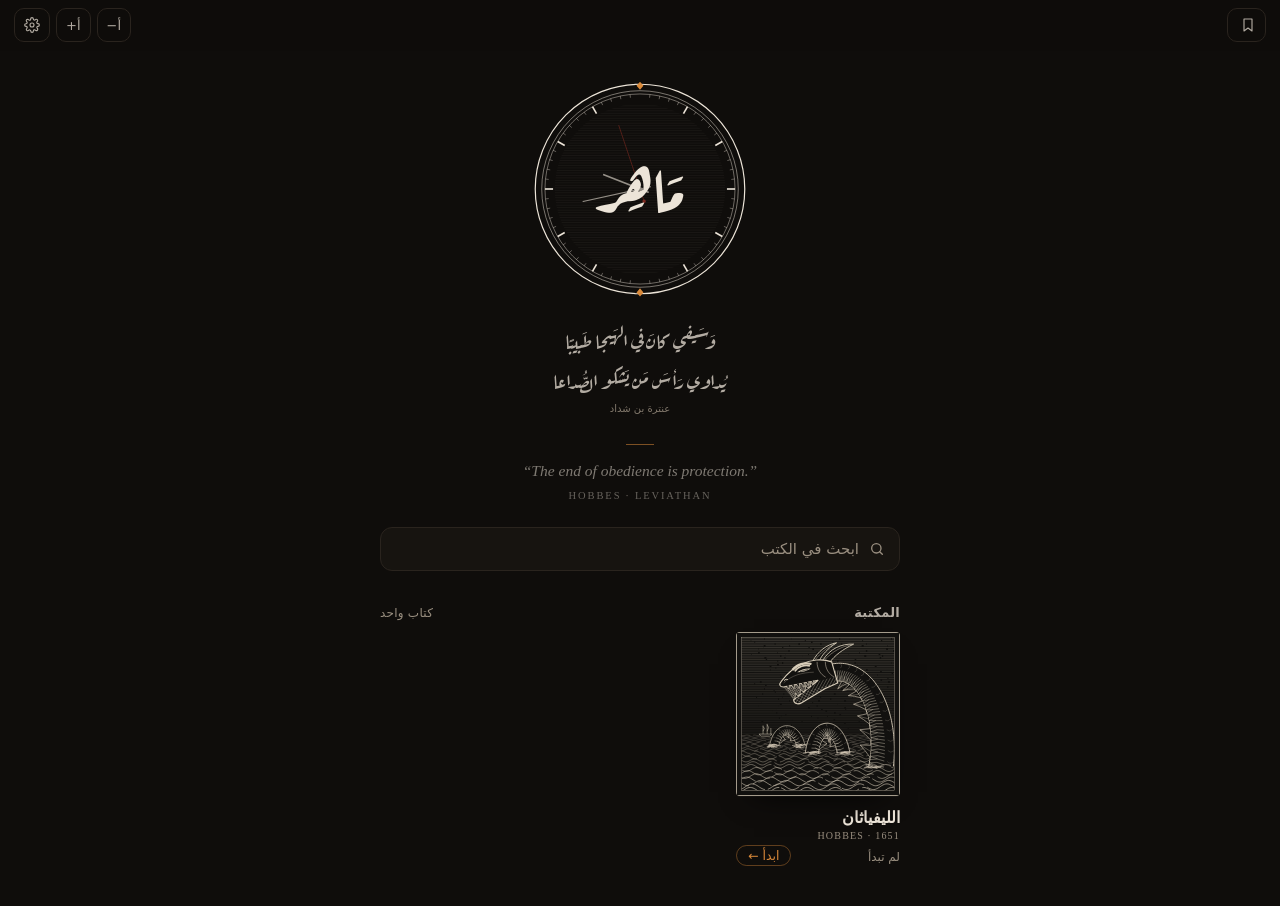
==== index.html @ 05f1040d "Add offline fallback asset; seal touch handling Co-Authored-By: Claude Opus 5.5 <noreply@anthropic.c" ====
<!DOCTYPE html>
<html lang="ar" dir="rtl" data-page="home">
<head>
<meta charset="utf-8">
<meta name="viewport" content="width=device-width, initial-scale=1, viewport-fit=cover">
<meta name="robots" content="noindex, nofollow">
<link rel="preconnect" href="https://fonts.googleapis.com"><link rel="preconnect" href="https://fonts.gstatic.com" crossorigin><link rel="stylesheet" href="https://fonts.googleapis.com/css2?family=Aref+Ruqaa:wght@400;700&display=swap">
<link rel="manifest" href="manifest.webmanifest"><link rel="icon" href="icon-192.png"><link rel="apple-touch-icon" href="apple-touch-icon.png"><meta name="mobile-web-app-capable" content="yes"><meta name="apple-mobile-web-app-capable" content="yes"><meta name="apple-mobile-web-app-status-bar-style" content="black-translucent"><meta name="apple-mobile-web-app-title" content="مَاهِر">
<meta name="theme-color" content="#0e0d0c">
<title>مَاهِر</title>
<script>(function(){try{var u=JSON.parse(localStorage.getItem('maher:ui')||localStorage.getItem('leviathan-ui')||'{}')||{};if(u.style&&u.style!=='copper')document.documentElement.setAttribute('data-style',u.style);}catch(e){}})();</script>
<link rel="stylesheet" href="assets/maher.css">
<style>
*{margin:0;padding:0}
body{font-family:var(--sans)}
body{background:var(--bg);color:var(--ink);font-family:var(--sans);-webkit-font-smoothing:antialiased;-webkit-tap-highlight-color:transparent}
main{max-width:560px;margin:0 auto;padding:12px 20px calc(40px + env(safe-area-inset-bottom));zoom:var(--z)}
body{transition:background .25s,color .25s}
.in{opacity:0;transform:translateY(6px);animation:in .6s cubic-bezier(.2,.6,.2,1) forwards}
@keyframes in{to{opacity:1;transform:none}}
header{padding-top:18px;text-align:center}
.seal{position:relative;width:min(58vw,216px);aspect-ratio:1;margin:0 auto;display:grid;place-items:center;-webkit-user-select:none;user-select:none;-webkit-touch-callout:none;touch-action:manipulation}
.seal .ring,.seal .hands{position:absolute;inset:0;width:100%;height:100%}
.seal .hands{pointer-events:none;opacity:.6}
.seal .hands g{transform-origin:100px 100px;transform-box:view-box}
.seal h1{position:relative;font-family:"Aref Ruqaa",var(--serif);font-weight:700;font-size:min(16vw,62px);line-height:1;color:var(--ink);padding-bottom:.18em;letter-spacing:0}
.verse{margin-top:22px;font-family:"Aref Ruqaa",var(--serif);font-size:21px;line-height:1.9;color:var(--soft);display:flex;flex-direction:column;align-items:center}

.poet{font-size:10px;color:var(--mute);margin-top:4px;opacity:.85}
header h1{font-family:var(--serif);font-weight:700;font-size:34px;line-height:1.5;text-align:right;color:var(--ink)}
header .sub{font-size:13px;color:var(--mute);margin-top:0}
#q{margin:30px auto 0;max-width:320px;text-align:center;padding:0;cursor:pointer;transition:opacity .45s}
#q.fade{opacity:0}
#qt{font-family:var(--latin);font-style:italic;font-size:15.5px;line-height:1.6;color:var(--qc)}
#q::before{content:'';display:block;width:28px;height:1px;background:color-mix(in srgb,var(--cu) 55%,transparent);margin:0 auto 14px}
#qs{margin-top:6px;font-family:var(--latin);font-size:10.5px;letter-spacing:.18em;text-transform:uppercase;color:var(--qc);opacity:.8}
html.noq #q{display:none}
.srch{margin-top:26px;display:flex;align-items:center;gap:10px;height:44px;padding:0 14px;border-radius:12px;background:var(--card);border:1px solid var(--line)}
.srch svg{width:16px;height:16px;flex:none;stroke:var(--mute)}
.srch input{flex:1;min-width:0;background:none;border:0;outline:0;color:var(--ink);font:inherit;font-size:15px}
.srch input::placeholder{color:var(--mute)}
.lab{display:flex;justify-content:space-between;align-items:baseline;margin:34px 0 12px;font-size:12px;color:var(--mute);letter-spacing:.02em}
.lab b{font-weight:600;color:var(--soft);font-size:13px}
/* now reading */
.now{display:flex;gap:16px;align-items:stretch;padding:14px;border-radius:16px;background:var(--card);border:1px solid var(--line);text-decoration:none;color:inherit;transition:border-color .2s,transform .15s}
.now:active{transform:scale(.99)}
.now .pl{width:104px;flex:none}
.now .tx{flex:1;min-width:0;display:flex;flex-direction:column}
.now h2{font-family:var(--serif);font-size:21px;font-weight:700;line-height:1.35}
.by{font-family:var(--latin);font-size:10px;letter-spacing:.12em;white-space:nowrap;overflow:hidden;text-overflow:ellipsis;color:var(--mute);direction:ltr;text-align:right;margin-top:1px}
.now .at{font-size:13px;color:var(--soft);margin-top:auto}
.bar{height:2px;background:var(--line2);border-radius:2px;margin-top:8px;overflow:hidden}
.bar i{display:block;height:100%;background:var(--cu)}
.now .go{display:flex;justify-content:space-between;align-items:center;margin-top:10px;font-size:13px;color:var(--cu)}
.now .go span{color:var(--mute);font-size:12px}
/* shelf */
.shelf{display:grid;grid-template-columns:minmax(0,1fr) minmax(0,1fr);gap:22px 14px}
.bk{text-decoration:none;color:inherit;display:block;min-width:0;transition:transform .15s}
.bk .op{text-decoration:none;color:inherit;display:block}
.bk:active{transform:scale(.985)}
.pl{position:relative;aspect-ratio:1;border-radius:4px;overflow:hidden;background:#12110f;box-shadow:0 1px 0 rgba(255,255,255,.03),0 14px 30px -18px #000}
.pl svg{display:block;width:100%;height:100%}
.bk h3{font-family:var(--serif);font-size:16px;font-weight:700;margin-top:10px;line-height:1.45}
.bk .st{font-size:12px;color:var(--mute);margin-top:3px}
.bk .row{display:flex;align-items:center;justify-content:space-between;margin-top:4px;gap:8px}
.cont{font:inherit;font-size:12.5px;color:var(--cu);background:transparent;border:1px solid color-mix(in srgb,var(--cu) 40%,transparent);border-radius:99px;padding:2px 11px;text-decoration:none;white-space:nowrap}
.cont:active{background:color-mix(in srgb,var(--cu) 14%,transparent)}
/* favourites view */
#favs{display:none}
html.vf #favs{display:block}html.vf #lib{display:none}
.fh{display:flex;align-items:center;gap:10px;margin:18px 0 18px}
.fh h2{font-family:var(--serif);font-size:24px;font-weight:700}
.fi{display:flex;align-items:center;gap:12px;padding:12px 0;border-bottom:1px solid var(--line)}
.fi a{flex:1;min-width:0;text-decoration:none;color:inherit}
.fi .k{font-size:11.5px;color:var(--mute)}
.fi strong{display:block;font-family:var(--serif);font-size:16px;font-weight:700;line-height:1.6}
.fi .x{flex:none}
.empty{color:var(--mute);font-size:14px;line-height:1.9;padding:18px 0}
#res{margin-top:18px}
#res .rh{font-size:12px;color:var(--mute);margin-bottom:6px}
#res a{display:block;padding:12px 0;border-bottom:1px solid var(--line);text-decoration:none;color:inherit}
#res .k{font-size:11.5px;color:var(--cu)}
#res p{font-family:var(--serif);font-size:15px;line-height:1.85;color:var(--soft);margin-top:2px}
#res mark{background:color-mix(in srgb,var(--cu) 30%,transparent);color:var(--ink);border-radius:3px;padding:0 1px}
html.srch #nowwrap,html.srch #lib .lab,html.srch #shelf{display:none}
html.nomo .in{animation:none;opacity:1;transform:none}
.bk .st.on{color:var(--cu)}
.bk.soon .pl{opacity:.5;filter:grayscale(.3)}
.bk.soon h3{color:var(--soft)}
.foot{margin-top:40px;padding-top:16px;border-top:1px solid var(--line);font-size:12px;color:var(--mute);line-height:1.8}
body.leave main{opacity:0;transition:opacity .22s}
@media (min-width:520px){.shelf{grid-template-columns:repeat(3,1fr)}}
@media (prefers-reduced-motion:reduce){.in{animation:none;opacity:1;transform:none}}

.seal{color:var(--ink)}
.seal h1{z-index:2}
.seal .hands{z-index:1}</style>
</head>
<body>
<svg width="0" height="0" style="position:absolute" aria-hidden="true"><defs><pattern id="h45" width="2.6" height="2.6" patternUnits="userSpaceOnUse" patternTransform="rotate(45)"><path d="M0,0V2.6" stroke="#d8cdb9" stroke-width=".55"/></pattern>
<pattern id="hm45" width="2.6" height="2.6" patternUnits="userSpaceOnUse" patternTransform="rotate(-45)"><path d="M0,0V2.6" stroke="#d8cdb9" stroke-width=".5"/></pattern>
<pattern id="h45d" width="1.7" height="1.7" patternUnits="userSpaceOnUse" patternTransform="rotate(45)"><path d="M0,0V1.7" stroke="#d8cdb9" stroke-width=".6"/></pattern>
<pattern id="hm45d" width="1.7" height="1.7" patternUnits="userSpaceOnUse" patternTransform="rotate(-45)"><path d="M0,0V1.7" stroke="#d8cdb9" stroke-width=".55"/></pattern>
<pattern id="hv" width="2" height="2" patternUnits="userSpaceOnUse"><path d="M0,0V2" stroke="#d8cdb9" stroke-width=".5"/></pattern></defs></svg>
<template id="e-leviathan"><svg><defs><clipPath id="fr-lev"><rect x="7" y="7" width="186" height="186"/></clipPath></defs><rect x="0.5" y="0.5" width="199" height="199" fill="#12110f" stroke="#d8cdb9" stroke-width="1" opacity=".9"/><g clip-path="url(#fr-lev)"><path d="M0.0,0.0H41.5" stroke="#d8cdb9" stroke-width="0.45" opacity="0.55"/><path d="M42.9,0.0H109.0" stroke="#d8cdb9" stroke-width="0.45" opacity="0.55"/><path d="M110.1,0.0H154.6" stroke="#d8cdb9" stroke-width="0.45" opacity="0.55"/><path d="M156.0,0.0H183.6" stroke="#d8cdb9" stroke-width="0.45" opacity="0.55"/><path d="M184.9,0.0H200.0" stroke="#d8cdb9" stroke-width="0.45" opacity="0.55"/><path d="M0.0,2.1H22.9" stroke="#d8cdb9" stroke-width="0.45" opacity="0.54"/><path d="M23.7,2.1H46.4" stroke="#d8cdb9" stroke-width="0.45" opacity="0.54"/><path d="M48.4,2.1H102.5" stroke="#d8cdb9" stroke-width="0.45" opacity="0.54"/><path d="M102.6,2.1H171.6" stroke="#d8cdb9" stroke-width="0.45" opacity="0.54"/><path d="M174.0,2.1H200.0" stroke="#d8cdb9" stroke-width="0.45" opacity="0.54"/><path d="M0.0,4.2H26.2" stroke="#d8cdb9" stroke-width="0.45" opacity="0.54"/><path d="M26.2,4.2H71.7" stroke="#d8cdb9" stroke-width="0.45" opacity="0.54"/><path d="M71.9,4.2H99.7" stroke="#d8cdb9" stroke-width="0.45" opacity="0.54"/><path d="M100.3,4.2H119.9" stroke="#d8cdb9" stroke-width="0.45" opacity="0.54"/><path d="M121.1,4.2H162.0" stroke="#d8cdb9" stroke-width="0.45" opacity="0.54"/><path d="M164.1,4.2H200.0" stroke="#d8cdb9" stroke-width="0.45" opacity="0.54"/><path d="M0.0,6.3H44.0" stroke="#d8cdb9" stroke-width="0.45" opacity="0.53"/><path d="M45.6,6.3H87.4" stroke="#d8cdb9" stroke-width="0.45" opacity="0.53"/><path d="M88.1,6.3H158.0" stroke="#d8cdb9" stroke-width="0.45" opacity="0.53"/><path d="M160.5,6.3H200.0" stroke="#d8cdb9" stroke-width="0.45" opacity="0.53"/><path d="M0.0,8.4H34.4" stroke="#d8cdb9" stroke-width="0.45" opacity="0.52"/><path d="M35.0,8.4H68.0" stroke="#d8cdb9" stroke-width="0.45" opacity="0.52"/><path d="M68.2,8.4H126.0" stroke="#d8cdb9" stroke-width="0.45" opacity="0.52"/><path d="M127.0,8.4H189.0" stroke="#d8cdb9" stroke-width="0.45" opacity="0.52"/><path d="M190.0,8.4H200.0" stroke="#d8cdb9" stroke-width="0.45" opacity="0.52"/><path d="M0.0,10.5H18.0" stroke="#d8cdb9" stroke-width="0.45" opacity="0.52"/><path d="M18.6,10.5H83.9" stroke="#d8cdb9" stroke-width="0.45" opacity="0.52"/><path d="M85.1,10.5H154.0" stroke="#d8cdb9" stroke-width="0.45" opacity="0.52"/><path d="M155.0,10.5H176.8" stroke="#d8cdb9" stroke-width="0.45" opacity="0.52"/><path d="M178.4,10.5H200.0" stroke="#d8cdb9" stroke-width="0.45" opacity="0.52"/><path d="M0.0,12.6H22.5" stroke="#d8cdb9" stroke-width="0.45" opacity="0.51"/><path d="M23.4,12.6H91.5" stroke="#d8cdb9" stroke-width="0.45" opacity="0.51"/><path d="M93.4,12.6H117.5" stroke="#d8cdb9" stroke-width="0.45" opacity="0.51"/><path d="M118.1,12.6H141.4" stroke="#d8cdb9" stroke-width="0.45" opacity="0.51"/><path d="M141.5,12.6H200.0" stroke="#d8cdb9" stroke-width="0.45" opacity="0.51"/><path d="M0.0,14.7H47.1" stroke="#d8cdb9" stroke-width="0.45" opacity="0.50"/><path d="M48.2,14.7H76.1" stroke="#d8cdb9" stroke-width="0.45" opacity="0.50"/><path d="M77.9,14.7H102.8" stroke="#d8cdb9" stroke-width="0.45" opacity="0.50"/><path d="M104.4,14.7H128.4" stroke="#d8cdb9" stroke-width="0.45" opacity="0.50"/><path d="M129.5,14.7H158.5" stroke="#d8cdb9" stroke-width="0.45" opacity="0.50"/><path d="M159.2,14.7H200.0" stroke="#d8cdb9" stroke-width="0.45" opacity="0.50"/><path d="M0.0,16.8H33.8" stroke="#d8cdb9" stroke-width="0.45" opacity="0.50"/><path d="M36.0,16.8H65.0" stroke="#d8cdb9" stroke-width="0.45" opacity="0.50"/><path d="M66.0,16.8H128.4" stroke="#d8cdb9" stroke-width="0.45" opacity="0.50"/><path d="M130.0,16.8H153.2" stroke="#d8cdb9" stroke-width="0.45" opacity="0.50"/><path d="M155.7,16.8H184.8" stroke="#d8cdb9" stroke-width="0.45" opacity="0.50"/><path d="M185.4,16.8H200.0" stroke="#d8cdb9" stroke-width="0.45" opacity="0.50"/><path d="M0.0,18.9H33.4" stroke="#d8cdb9" stroke-width="0.45" opacity="0.49"/><path d="M33.6,18.9H56.3" stroke="#d8cdb9" stroke-width="0.45" opacity="0.49"/><path d="M57.7,18.9H88.4" stroke="#d8cdb9" stroke-width="0.45" opacity="0.49"/><path d="M89.9,18.9H127.2" stroke="#d8cdb9" stroke-width="0.45" opacity="0.49"/><path d="M128.3,18.9H196.2" stroke="#d8cdb9" stroke-width="0.45" opacity="0.49"/><path d="M197.4,18.9H200.0" stroke="#d8cdb9" stroke-width="0.45" opacity="0.49"/><path d="M0.0,21.0H27.5" stroke="#d8cdb9" stroke-width="0.45" opacity="0.48"/><path d="M27.9,21.0H93.1" stroke="#d8cdb9" stroke-width="0.45" opacity="0.48"/><path d="M95.2,21.0H126.1" stroke="#d8cdb9" stroke-width="0.45" opacity="0.48"/><path d="M126.6,21.0H183.1" stroke="#d8cdb9" stroke-width="0.45" opacity="0.48"/><path d="M185.4,21.0H200.0" stroke="#d8cdb9" stroke-width="0.45" opacity="0.48"/><path d="M0.0,23.1H63.9" stroke="#d8cdb9" stroke-width="0.45" opacity="0.47"/><path d="M65.4,23.1H105.3" stroke="#d8cdb9" stroke-width="0.45" opacity="0.47"/><path d="M105.6,23.1H125.6" stroke="#d8cdb9" stroke-width="0.45" opacity="0.47"/><path d="M128.0,23.1H158.4" stroke="#d8cdb9" stroke-width="0.45" opacity="0.47"/><path d="M160.1,23.1H191.5" stroke="#d8cdb9" stroke-width="0.45" opacity="0.47"/><path d="M193.6,23.1H200.0" stroke="#d8cdb9" stroke-width="0.45" opacity="0.47"/><path d="M0.0,25.2H27.1" stroke="#d8cdb9" stroke-width="0.45" opacity="0.47"/><path d="M28.9,25.2H50.5" stroke="#d8cdb9" stroke-width="0.45" opacity="0.47"/><path d="M51.1,25.2H98.2" stroke="#d8cdb9" stroke-width="0.45" opacity="0.47"/><path d="M100.3,25.2H150.2" stroke="#d8cdb9" stroke-width="0.45" opacity="0.47"/><path d="M150.9,25.2H200.0" stroke="#d8cdb9" stroke-width="0.45" opacity="0.47"/><path d="M0.0,27.3H18.9" stroke="#d8cdb9" stroke-width="0.45" opacity="0.46"/><path d="M19.5,27.3H60.7" stroke="#d8cdb9" stroke-width="0.45" opacity="0.46"/><path d="M60.9,27.3H88.0" stroke="#d8cdb9" stroke-width="0.45" opacity="0.46"/><path d="M88.9,27.3H136.7" stroke="#d8cdb9" stroke-width="0.45" opacity="0.46"/><path d="M137.0,27.3H173.9" stroke="#d8cdb9" stroke-width="0.45" opacity="0.46"/><path d="M176.1,27.3H200.0" stroke="#d8cdb9" stroke-width="0.45" opacity="0.46"/><path d="M0.0,29.4H53.9" stroke="#d8cdb9" stroke-width="0.45" opacity="0.45"/><path d="M55.4,29.4H80.7" stroke="#d8cdb9" stroke-width="0.45" opacity="0.45"/><path d="M80.8,29.4H99.7" stroke="#d8cdb9" stroke-width="0.45" opacity="0.45"/><path d="M102.0,29.4H156.4" stroke="#d8cdb9" stroke-width="0.45" opacity="0.45"/><path d="M158.9,29.4H178.0" stroke="#d8cdb9" stroke-width="0.45" opacity="0.45"/><path d="M179.5,29.4H200.0" stroke="#d8cdb9" stroke-width="0.45" opacity="0.45"/><path d="M0.0,31.5H34.6" stroke="#d8cdb9" stroke-width="0.45" opacity="0.45"/><path d="M37.1,31.5H59.0" stroke="#d8cdb9" stroke-width="0.45" opacity="0.45"/><path d="M60.4,31.5H116.7" stroke="#d8cdb9" stroke-width="0.45" opacity="0.45"/><path d="M118.9,31.5H175.3" stroke="#d8cdb9" stroke-width="0.45" opacity="0.45"/><path d="M177.0,31.5H200.0" stroke="#d8cdb9" stroke-width="0.45" opacity="0.45"/><path d="M0.0,33.6H36.3" stroke="#d8cdb9" stroke-width="0.45" opacity="0.44"/><path d="M38.0,33.6H102.9" stroke="#d8cdb9" stroke-width="0.45" opacity="0.44"/><path d="M105.0,33.6H144.7" stroke="#d8cdb9" stroke-width="0.45" opacity="0.44"/><path d="M146.7,33.6H200.0" stroke="#d8cdb9" stroke-width="0.45" opacity="0.44"/><path d="M0.0,35.7H50.5" stroke="#d8cdb9" stroke-width="0.45" opacity="0.43"/><path d="M51.5,35.7H99.8" stroke="#d8cdb9" stroke-width="0.45" opacity="0.43"/><path d="M101.3,35.7H123.4" stroke="#d8cdb9" stroke-width="0.45" opacity="0.43"/><path d="M125.0,35.7H194.7" stroke="#d8cdb9" stroke-width="0.45" opacity="0.43"/><path d="M196.9,35.7H200.0" stroke="#d8cdb9" stroke-width="0.45" opacity="0.43"/><path d="M0.0,37.8H56.2" stroke="#d8cdb9" stroke-width="0.45" opacity="0.43"/><path d="M57.7,37.8H98.6" stroke="#d8cdb9" stroke-width="0.45" opacity="0.43"/><path d="M100.7,37.8H123.0" stroke="#d8cdb9" stroke-width="0.45" opacity="0.43"/><path d="M124.9,37.8H144.5" stroke="#d8cdb9" stroke-width="0.45" opacity="0.43"/><path d="M146.0,37.8H189.0" stroke="#d8cdb9" stroke-width="0.45" opacity="0.43"/><path d="M189.5,37.8H200.0" stroke="#d8cdb9" stroke-width="0.45" opacity="0.43"/><path d="M0.0,39.9H50.0" stroke="#d8cdb9" stroke-width="0.45" opacity="0.42"/><path d="M52.3,39.9H83.6" stroke="#d8cdb9" stroke-width="0.45" opacity="0.42"/><path d="M83.6,39.9H117.2" stroke="#d8cdb9" stroke-width="0.45" opacity="0.42"/><path d="M118.9,39.9H147.5" stroke="#d8cdb9" stroke-width="0.45" opacity="0.42"/><path d="M147.9,39.9H200.0" stroke="#d8cdb9" stroke-width="0.45" opacity="0.42"/><path d="M0.0,42.0H41.0" stroke="#d8cdb9" stroke-width="0.45" opacity="0.41"/><path d="M43.2,42.0H78.2" stroke="#d8cdb9" stroke-width="0.45" opacity="0.41"/><path d="M79.9,42.0H108.2" stroke="#d8cdb9" stroke-width="0.45" opacity="0.41"/><path d="M109.3,42.0H169.2" stroke="#d8cdb9" stroke-width="0.45" opacity="0.41"/><path d="M171.5,42.0H200.0" stroke="#d8cdb9" stroke-width="0.45" opacity="0.41"/><path d="M0.0,44.1H48.3" stroke="#d8cdb9" stroke-width="0.45" opacity="0.41"/><path d="M49.1,44.1H74.2" stroke="#d8cdb9" stroke-width="0.45" opacity="0.41"/><path d="M75.4,44.1H137.0" stroke="#d8cdb9" stroke-width="0.45" opacity="0.41"/><path d="M139.1,44.1H194.1" stroke="#d8cdb9" stroke-width="0.45" opacity="0.41"/><path d="M196.4,44.1H200.0" stroke="#d8cdb9" stroke-width="0.45" opacity="0.41"/><path d="M0.0,46.2H41.4" stroke="#d8cdb9" stroke-width="0.45" opacity="0.40"/><path d="M42.1,46.2H71.3" stroke="#d8cdb9" stroke-width="0.45" opacity="0.40"/><path d="M72.3,46.2H122.8" stroke="#d8cdb9" stroke-width="0.45" opacity="0.40"/><path d="M124.1,46.2H158.5" stroke="#d8cdb9" stroke-width="0.45" opacity="0.40"/><path d="M160.6,46.2H200.0" stroke="#d8cdb9" stroke-width="0.45" opacity="0.40"/><path d="M0.0,48.3H21.9" stroke="#d8cdb9" stroke-width="0.45" opacity="0.39"/><path d="M22.0,48.3H85.3" stroke="#d8cdb9" stroke-width="0.45" opacity="0.39"/><path d="M85.5,48.3H140.3" stroke="#d8cdb9" stroke-width="0.45" opacity="0.39"/><path d="M141.7,48.3H175.8" stroke="#d8cdb9" stroke-width="0.45" opacity="0.39"/><path d="M177.8,48.3H196.8" stroke="#d8cdb9" stroke-width="0.45" opacity="0.39"/><path d="M197.1,48.3H200.0" stroke="#d8cdb9" stroke-width="0.45" opacity="0.39"/><path d="M0.0,50.4H61.1" stroke="#d8cdb9" stroke-width="0.45" opacity="0.39"/><path d="M61.7,50.4H87.1" stroke="#d8cdb9" stroke-width="0.45" opacity="0.39"/><path d="M87.2,50.4H137.9" stroke="#d8cdb9" stroke-width="0.45" opacity="0.39"/><path d="M139.0,50.4H189.8" stroke="#d8cdb9" stroke-width="0.45" opacity="0.39"/><path d="M191.4,50.4H200.0" stroke="#d8cdb9" stroke-width="0.45" opacity="0.39"/><path d="M0.0,52.5H53.6" stroke="#d8cdb9" stroke-width="0.45" opacity="0.38"/><path d="M54.1,52.5H96.8" stroke="#d8cdb9" stroke-width="0.45" opacity="0.38"/><path d="M97.2,52.5H115.8" stroke="#d8cdb9" stroke-width="0.45" opacity="0.38"/><path d="M117.0,52.5H172.1" stroke="#d8cdb9" stroke-width="0.45" opacity="0.38"/><path d="M172.6,52.5H200.0" stroke="#d8cdb9" stroke-width="0.45" opacity="0.38"/><path d="M0.0,54.6H54.3" stroke="#d8cdb9" stroke-width="0.45" opacity="0.37"/><path d="M55.6,54.6H105.5" stroke="#d8cdb9" stroke-width="0.45" opacity="0.37"/><path d="M107.4,54.6H145.9" stroke="#d8cdb9" stroke-width="0.45" opacity="0.37"/><path d="M147.8,54.6H200.0" stroke="#d8cdb9" stroke-width="0.45" opacity="0.37"/><path d="M0.0,56.7H66.5" stroke="#d8cdb9" stroke-width="0.45" opacity="0.37"/><path d="M68.3,56.7H93.1" stroke="#d8cdb9" stroke-width="0.45" opacity="0.37"/><path d="M94.2,56.7H144.7" stroke="#d8cdb9" stroke-width="0.45" opacity="0.37"/><path d="M147.0,56.7H184.6" stroke="#d8cdb9" stroke-width="0.45" opacity="0.37"/><path d="M186.0,56.7H200.0" stroke="#d8cdb9" stroke-width="0.45" opacity="0.37"/><path d="M0.0,58.8H67.1" stroke="#d8cdb9" stroke-width="0.45" opacity="0.36"/><path d="M68.3,58.8H120.1" stroke="#d8cdb9" stroke-width="0.45" opacity="0.36"/><path d="M120.6,58.8H176.2" stroke="#d8cdb9" stroke-width="0.45" opacity="0.36"/><path d="M178.2,58.8H200.0" stroke="#d8cdb9" stroke-width="0.45" opacity="0.36"/><path d="M0.0,60.9H29.1" stroke="#d8cdb9" stroke-width="0.45" opacity="0.35"/><path d="M31.3,60.9H100.3" stroke="#d8cdb9" stroke-width="0.45" opacity="0.35"/><path d="M102.8,60.9H148.7" stroke="#d8cdb9" stroke-width="0.45" opacity="0.35"/><path d="M150.7,60.9H185.3" stroke="#d8cdb9" stroke-width="0.45" opacity="0.35"/><path d="M187.6,60.9H200.0" stroke="#d8cdb9" stroke-width="0.45" opacity="0.35"/><path d="M0.0,63.0H22.3" stroke="#d8cdb9" stroke-width="0.45" opacity="0.34"/><path d="M23.4,63.0H70.0" stroke="#d8cdb9" stroke-width="0.45" opacity="0.34"/><path d="M71.9,63.0H115.3" stroke="#d8cdb9" stroke-width="0.45" opacity="0.34"/><path d="M115.4,63.0H175.4" stroke="#d8cdb9" stroke-width="0.45" opacity="0.34"/><path d="M175.6,63.0H200.0" stroke="#d8cdb9" stroke-width="0.45" opacity="0.34"/><path d="M0.0,65.1H35.4" stroke="#d8cdb9" stroke-width="0.45" opacity="0.34"/><path d="M37.4,65.1H62.7" stroke="#d8cdb9" stroke-width="0.45" opacity="0.34"/><path d="M63.1,65.1H107.9" stroke="#d8cdb9" stroke-width="0.45" opacity="0.34"/><path d="M109.7,65.1H171.4" stroke="#d8cdb9" stroke-width="0.45" opacity="0.34"/><path d="M173.1,65.1H200.0" stroke="#d8cdb9" stroke-width="0.45" opacity="0.34"/><path d="M0.0,67.2H67.4" stroke="#d8cdb9" stroke-width="0.45" opacity="0.33"/><path d="M67.6,67.2H97.1" stroke="#d8cdb9" stroke-width="0.45" opacity="0.33"/><path d="M98.4,67.2H131.5" stroke="#d8cdb9" stroke-width="0.45" opacity="0.33"/><path d="M133.3,67.2H184.5" stroke="#d8cdb9" stroke-width="0.45" opacity="0.33"/><path d="M185.8,67.2H200.0" stroke="#d8cdb9" stroke-width="0.45" opacity="0.33"/><path d="M0.0,69.3H34.2" stroke="#d8cdb9" stroke-width="0.45" opacity="0.32"/><path d="M35.2,69.3H97.1" stroke="#d8cdb9" stroke-width="0.45" opacity="0.32"/><path d="M99.4,69.3H128.2" stroke="#d8cdb9" stroke-width="0.45" opacity="0.32"/><path d="M130.3,69.3H198.7" stroke="#d8cdb9" stroke-width="0.45" opacity="0.32"/><path d="M200.0,69.3H200.0" stroke="#d8cdb9" stroke-width="0.45" opacity="0.32"/><path d="M0.0,71.4H45.9" stroke="#d8cdb9" stroke-width="0.45" opacity="0.32"/><path d="M47.1,71.4H96.6" stroke="#d8cdb9" stroke-width="0.45" opacity="0.32"/><path d="M96.7,71.4H165.1" stroke="#d8cdb9" stroke-width="0.45" opacity="0.32"/><path d="M166.4,71.4H200.0" stroke="#d8cdb9" stroke-width="0.45" opacity="0.32"/><path d="M0.0,73.5H47.3" stroke="#d8cdb9" stroke-width="0.45" opacity="0.31"/><path d="M48.5,73.5H102.4" stroke="#d8cdb9" stroke-width="0.45" opacity="0.31"/><path d="M102.6,73.5H148.6" stroke="#d8cdb9" stroke-width="0.45" opacity="0.31"/><path d="M149.6,73.5H200.0" stroke="#d8cdb9" stroke-width="0.45" opacity="0.31"/><path d="M0.0,75.6H32.0" stroke="#d8cdb9" stroke-width="0.45" opacity="0.30"/><path d="M33.2,75.6H57.8" stroke="#d8cdb9" stroke-width="0.45" opacity="0.30"/><path d="M58.9,75.6H119.3" stroke="#d8cdb9" stroke-width="0.45" opacity="0.30"/><path d="M121.5,75.6H164.3" stroke="#d8cdb9" stroke-width="0.45" opacity="0.30"/><path d="M165.1,75.6H193.1" stroke="#d8cdb9" stroke-width="0.45" opacity="0.30"/><path d="M194.6,75.6H200.0" stroke="#d8cdb9" stroke-width="0.45" opacity="0.30"/><path d="M0.0,77.7H58.5" stroke="#d8cdb9" stroke-width="0.45" opacity="0.30"/><path d="M58.6,77.7H86.7" stroke="#d8cdb9" stroke-width="0.45" opacity="0.30"/><path d="M87.2,77.7H141.0" stroke="#d8cdb9" stroke-width="0.45" opacity="0.30"/><path d="M141.8,77.7H178.3" stroke="#d8cdb9" stroke-width="0.45" opacity="0.30"/><path d="M179.8,77.7H200.0" stroke="#d8cdb9" stroke-width="0.45" opacity="0.30"/><path d="M0.0,79.8H24.4" stroke="#d8cdb9" stroke-width="0.45" opacity="0.29"/><path d="M25.7,79.8H56.7" stroke="#d8cdb9" stroke-width="0.45" opacity="0.29"/><path d="M57.2,79.8H102.8" stroke="#d8cdb9" stroke-width="0.45" opacity="0.29"/><path d="M103.9,79.8H141.4" stroke="#d8cdb9" stroke-width="0.45" opacity="0.29"/><path d="M142.4,79.8H188.0" stroke="#d8cdb9" stroke-width="0.45" opacity="0.29"/><path d="M188.4,79.8H200.0" stroke="#d8cdb9" stroke-width="0.45" opacity="0.29"/><path d="M0.0,81.9H51.2" stroke="#d8cdb9" stroke-width="0.45" opacity="0.28"/><path d="M52.5,81.9H114.8" stroke="#d8cdb9" stroke-width="0.45" opacity="0.28"/><path d="M116.3,81.9H178.9" stroke="#d8cdb9" stroke-width="0.45" opacity="0.28"/><path d="M179.5,81.9H200.0" stroke="#d8cdb9" stroke-width="0.45" opacity="0.28"/><path d="M0.0,84.0H64.9" stroke="#d8cdb9" stroke-width="0.45" opacity="0.28"/><path d="M65.7,84.0H100.1" stroke="#d8cdb9" stroke-width="0.45" opacity="0.28"/><path d="M102.4,84.0H131.8" stroke="#d8cdb9" stroke-width="0.45" opacity="0.28"/><path d="M134.3,84.0H198.4" stroke="#d8cdb9" stroke-width="0.45" opacity="0.28"/><path d="M198.7,84.0H200.0" stroke="#d8cdb9" stroke-width="0.45" opacity="0.28"/><path d="M0.0,86.1H31.5" stroke="#d8cdb9" stroke-width="0.45" opacity="0.27"/><path d="M31.7,86.1H93.0" stroke="#d8cdb9" stroke-width="0.45" opacity="0.27"/><path d="M94.1,86.1H153.1" stroke="#d8cdb9" stroke-width="0.45" opacity="0.27"/><path d="M153.5,86.1H192.4" stroke="#d8cdb9" stroke-width="0.45" opacity="0.27"/><path d="M194.1,86.1H200.0" stroke="#d8cdb9" stroke-width="0.45" opacity="0.27"/><path d="M0.0,88.2H53.5" stroke="#d8cdb9" stroke-width="0.45" opacity="0.26"/><path d="M55.8,88.2H124.1" stroke="#d8cdb9" stroke-width="0.45" opacity="0.26"/><path d="M124.4,88.2H168.7" stroke="#d8cdb9" stroke-width="0.45" opacity="0.26"/><path d="M170.6,88.2H200.0" stroke="#d8cdb9" stroke-width="0.45" opacity="0.26"/><path d="M0.0,90.3H27.8" stroke="#d8cdb9" stroke-width="0.45" opacity="0.26"/><path d="M28.0,90.3H51.5" stroke="#d8cdb9" stroke-width="0.45" opacity="0.26"/><path d="M51.6,90.3H98.3" stroke="#d8cdb9" stroke-width="0.45" opacity="0.26"/><path d="M99.6,90.3H147.2" stroke="#d8cdb9" stroke-width="0.45" opacity="0.26"/><path d="M147.5,90.3H175.1" stroke="#d8cdb9" stroke-width="0.45" opacity="0.26"/><path d="M175.6,90.3H200.0" stroke="#d8cdb9" stroke-width="0.45" opacity="0.26"/><path d="M0.0,92.4H66.2" stroke="#d8cdb9" stroke-width="0.45" opacity="0.25"/><path d="M66.4,92.4H87.7" stroke="#d8cdb9" stroke-width="0.45" opacity="0.25"/><path d="M90.0,92.4H132.1" stroke="#d8cdb9" stroke-width="0.45" opacity="0.25"/><path d="M134.0,92.4H169.0" stroke="#d8cdb9" stroke-width="0.45" opacity="0.25"/><path d="M170.1,92.4H200.0" stroke="#d8cdb9" stroke-width="0.45" opacity="0.25"/><path d="M0.0,94.5H49.2" stroke="#d8cdb9" stroke-width="0.45" opacity="0.24"/><path d="M49.3,94.5H103.7" stroke="#d8cdb9" stroke-width="0.45" opacity="0.24"/><path d="M105.8,94.5H133.3" stroke="#d8cdb9" stroke-width="0.45" opacity="0.24"/><path d="M134.4,94.5H190.9" stroke="#d8cdb9" stroke-width="0.45" opacity="0.24"/><path d="M191.9,94.5H200.0" stroke="#d8cdb9" stroke-width="0.45" opacity="0.24"/><path d="M0.0,96.6H44.7" stroke="#d8cdb9" stroke-width="0.45" opacity="0.24"/><path d="M44.7,96.6H109.1" stroke="#d8cdb9" stroke-width="0.45" opacity="0.24"/><path d="M111.1,96.6H165.8" stroke="#d8cdb9" stroke-width="0.45" opacity="0.24"/><path d="M167.9,96.6H200.0" stroke="#d8cdb9" stroke-width="0.45" opacity="0.24"/><path d="M0.0,98.7H49.2" stroke="#d8cdb9" stroke-width="0.45" opacity="0.23"/><path d="M50.4,98.7H119.5" stroke="#d8cdb9" stroke-width="0.45" opacity="0.23"/><path d="M121.6,98.7H153.0" stroke="#d8cdb9" stroke-width="0.45" opacity="0.23"/><path d="M155.3,98.7H200.0" stroke="#d8cdb9" stroke-width="0.45" opacity="0.23"/><path d="M0.0,100.8H60.4" stroke="#d8cdb9" stroke-width="0.45" opacity="0.22"/><path d="M61.4,100.8H126.0" stroke="#d8cdb9" stroke-width="0.45" opacity="0.22"/><path d="M128.2,100.8H182.3" stroke="#d8cdb9" stroke-width="0.45" opacity="0.22"/><path d="M184.2,100.8H200.0" stroke="#d8cdb9" stroke-width="0.45" opacity="0.22"/><path d="M0.0,102.9H55.6" stroke="#d8cdb9" stroke-width="0.45" opacity="0.22"/><path d="M55.8,102.9H91.5" stroke="#d8cdb9" stroke-width="0.45" opacity="0.22"/><path d="M92.7,102.9H111.2" stroke="#d8cdb9" stroke-width="0.45" opacity="0.22"/><path d="M112.1,102.9H163.3" stroke="#d8cdb9" stroke-width="0.45" opacity="0.22"/><path d="M164.9,102.9H195.0" stroke="#d8cdb9" stroke-width="0.45" opacity="0.22"/><path d="M197.3,102.9H200.0" stroke="#d8cdb9" stroke-width="0.45" opacity="0.22"/><path d="M0.0,105.0H52.3" stroke="#d8cdb9" stroke-width="0.45" opacity="0.21"/><path d="M53.7,105.0H99.5" stroke="#d8cdb9" stroke-width="0.45" opacity="0.21"/><path d="M100.4,105.0H170.4" stroke="#d8cdb9" stroke-width="0.45" opacity="0.21"/><path d="M172.0,105.0H200.0" stroke="#d8cdb9" stroke-width="0.45" opacity="0.21"/><path d="M0.0,107.1H69.0" stroke="#d8cdb9" stroke-width="0.45" opacity="0.20"/><path d="M69.0,107.1H119.0" stroke="#d8cdb9" stroke-width="0.45" opacity="0.20"/><path d="M120.9,107.1H152.2" stroke="#d8cdb9" stroke-width="0.45" opacity="0.20"/><path d="M153.2,107.1H173.8" stroke="#d8cdb9" stroke-width="0.45" opacity="0.20"/><path d="M174.3,107.1H200.0" stroke="#d8cdb9" stroke-width="0.45" opacity="0.20"/><path d="M0.0,109.2H31.0" stroke="#d8cdb9" stroke-width="0.45" opacity="0.19"/><path d="M33.3,109.2H79.9" stroke="#d8cdb9" stroke-width="0.45" opacity="0.19"/><path d="M81.2,109.2H149.5" stroke="#d8cdb9" stroke-width="0.45" opacity="0.19"/><path d="M150.9,109.2H200.0" stroke="#d8cdb9" stroke-width="0.45" opacity="0.19"/><path d="M0.0,111.3H60.1" stroke="#d8cdb9" stroke-width="0.45" opacity="0.19"/><path d="M60.3,111.3H109.4" stroke="#d8cdb9" stroke-width="0.45" opacity="0.19"/><path d="M111.3,111.3H131.6" stroke="#d8cdb9" stroke-width="0.45" opacity="0.19"/><path d="M133.9,111.3H160.2" stroke="#d8cdb9" stroke-width="0.45" opacity="0.19"/><path d="M161.4,111.3H188.2" stroke="#d8cdb9" stroke-width="0.45" opacity="0.19"/><path d="M189.5,111.3H200.0" stroke="#d8cdb9" stroke-width="0.45" opacity="0.19"/><path d="M0.0,113.4H67.2" stroke="#d8cdb9" stroke-width="0.45" opacity="0.18"/><path d="M68.2,113.4H113.6" stroke="#d8cdb9" stroke-width="0.45" opacity="0.18"/><path d="M115.1,113.4H152.1" stroke="#d8cdb9" stroke-width="0.45" opacity="0.18"/><path d="M152.8,113.4H200.0" stroke="#d8cdb9" stroke-width="0.45" opacity="0.18"/><path d="M0.0,115.5H32.7" stroke="#d8cdb9" stroke-width="0.45" opacity="0.17"/><path d="M34.5,115.5H67.9" stroke="#d8cdb9" stroke-width="0.45" opacity="0.17"/><path d="M68.0,115.5H98.7" stroke="#d8cdb9" stroke-width="0.45" opacity="0.17"/><path d="M98.8,115.5H125.0" stroke="#d8cdb9" stroke-width="0.45" opacity="0.17"/><path d="M126.8,115.5H165.1" stroke="#d8cdb9" stroke-width="0.45" opacity="0.17"/><path d="M167.4,115.5H200.0" stroke="#d8cdb9" stroke-width="0.45" opacity="0.17"/><path d="M0.0,117.6H69.4" stroke="#d8cdb9" stroke-width="0.45" opacity="0.17"/><path d="M71.8,117.6H93.6" stroke="#d8cdb9" stroke-width="0.45" opacity="0.17"/><path d="M95.9,117.6H136.2" stroke="#d8cdb9" stroke-width="0.45" opacity="0.17"/><path d="M137.4,117.6H200.0" stroke="#d8cdb9" stroke-width="0.45" opacity="0.17"/><path d="M0.0,119.7H45.2" stroke="#d8cdb9" stroke-width="0.45" opacity="0.16"/><path d="M47.6,119.7H103.1" stroke="#d8cdb9" stroke-width="0.45" opacity="0.16"/><path d="M104.3,119.7H173.2" stroke="#d8cdb9" stroke-width="0.45" opacity="0.16"/><path d="M175.3,119.7H200.0" stroke="#d8cdb9" stroke-width="0.45" opacity="0.16"/><path d="M0.0,121.8H50.5" stroke="#d8cdb9" stroke-width="0.45" opacity="0.15"/><path d="M51.6,121.8H80.2" stroke="#d8cdb9" stroke-width="0.45" opacity="0.15"/><path d="M80.3,121.8H125.8" stroke="#d8cdb9" stroke-width="0.45" opacity="0.15"/><path d="M126.1,121.8H167.1" stroke="#d8cdb9" stroke-width="0.45" opacity="0.15"/><path d="M168.8,121.8H200.0" stroke="#d8cdb9" stroke-width="0.45" opacity="0.15"/><path d="M0.0,123.9H48.3" stroke="#d8cdb9" stroke-width="0.45" opacity="0.15"/><path d="M49.3,123.9H107.8" stroke="#d8cdb9" stroke-width="0.45" opacity="0.15"/><path d="M109.1,123.9H179.0" stroke="#d8cdb9" stroke-width="0.45" opacity="0.15"/><path d="M181.4,123.9H200.0" stroke="#d8cdb9" stroke-width="0.45" opacity="0.15"/><path d="M0.0,126.0H23.9" stroke="#d8cdb9" stroke-width="0.45" opacity="0.14"/><path d="M26.2,126.0H84.9" stroke="#d8cdb9" stroke-width="0.45" opacity="0.14"/><path d="M86.5,126.0H123.2" stroke="#d8cdb9" stroke-width="0.45" opacity="0.14"/><path d="M123.9,126.0H177.5" stroke="#d8cdb9" stroke-width="0.45" opacity="0.14"/><path d="M178.9,126.0H200.0" stroke="#d8cdb9" stroke-width="0.45" opacity="0.14"/><rect x="0" y="126" width="200" height="74" fill="#12110f"/><path d="M0.0,126.3 L1.6,126.2 L3.2,125.8 L4.8,125.7 L6.4,125.9 L8.0,126.2 L9.6,126.3 L11.2,126.0 L12.8,125.7 L14.4,125.7 L16.0,126.0 L17.6,126.3" stroke="#d8cdb9" stroke-width="0.45" fill="none" opacity="0.50"/><path d="M20.9,125.9 L22.5,125.7 L24.1,125.8 L25.7,126.2 L27.3,126.3 L28.9,126.1 L30.5,125.7 L32.1,125.7 L33.7,126.0 L35.3,126.3 L36.9,126.3 L38.5,126.0 L40.1,125.7 L41.7,125.7" stroke="#d8cdb9" stroke-width="0.45" fill="none" opacity="0.50"/><path d="M43.3,126.1 L44.9,126.3 L46.5,126.2 L48.1,125.8 L49.7,125.7 L51.3,125.8 L52.9,126.2 L54.5,126.3 L56.1,126.1 L57.7,125.7 L59.3,125.7 L60.9,126.0 L62.5,126.3 L64.1,126.3 L65.7,125.9 L67.3,125.7 L68.9,125.8 L70.5,126.1 L72.1,126.3 L73.7,126.2 L75.3,125.8" stroke="#d8cdb9" stroke-width="0.45" fill="none" opacity="0.50"/><path d="M79.5,126.1 L81.1,126.3 L82.7,126.2 L84.3,125.8 L85.9,125.7 L87.5,125.9 L89.1,126.3 L90.7,126.3 L92.3,126.0 L93.9,125.7 L95.5,125.7 L97.1,126.0 L98.7,126.3 L100.3,126.2 L101.9,125.9 L103.5,125.7 L105.1,125.8 L106.7,126.2 L108.3,126.3 L109.9,126.1 L111.5,125.8 L113.1,125.7 L114.7,125.9 L116.3,126.3 L117.9,126.3 L119.5,126.0 L121.1,125.7 L122.7,125.7 L124.3,126.1 L125.9,126.3 L127.5,126.2 L129.1,125.8" stroke="#d8cdb9" stroke-width="0.45" fill="none" opacity="0.50"/><path d="M133.6,126.2 L135.2,126.3 L136.8,126.2 L138.4,125.8 L140.0,125.7 L141.6,125.9 L143.2,126.3 L144.8,126.3 L146.4,126.0 L148.0,125.7 L149.6,125.7 L151.2,126.1 L152.8,126.3 L154.4,126.2 L156.0,125.9 L157.6,125.7" stroke="#d8cdb9" stroke-width="0.45" fill="none" opacity="0.50"/><path d="M160.4,126.1 L162.0,126.3 L163.6,126.2 L165.2,125.8 L166.8,125.7 L168.4,125.9 L170.0,126.2 L171.6,126.3 L173.2,126.1 L174.8,125.7 L176.4,125.7 L178.0,126.0 L179.6,126.3 L181.2,126.3 L182.8,125.9 L184.4,125.7 L186.0,125.8" stroke="#d8cdb9" stroke-width="0.45" fill="none" opacity="0.50"/><path d="M188.7,126.3 L190.3,126.3 L191.9,125.9 L193.5,125.7 L195.1,125.8 L196.7,126.2 L198.3,126.3 L199.9,126.1" stroke="#d8cdb9" stroke-width="0.45" fill="none" opacity="0.50"/><path d="M0.0,127.9 L1.6,128.4 L3.2,128.6 L4.8,128.4 L6.4,127.9 L8.0,127.7 L9.6,127.9 L11.2,128.3 L12.8,128.6 L14.4,128.4 L16.0,128.0 L17.6,127.7 L19.2,127.8 L20.8,128.3 L22.4,128.6 L24.0,128.5 L25.6,128.0 L27.2,127.7 L28.8,127.8 L30.4,128.2 L32.0,128.6 L33.6,128.5 L35.2,128.1 L36.8,127.7 L38.4,127.7 L40.0,128.1 L41.6,128.5 L43.2,128.5 L44.8,128.2 L46.4,127.8 L48.0,127.7 L49.6,128.1 L51.2,128.5" stroke="#d8cdb9" stroke-width="0.46" fill="none" opacity="0.51"/><path d="M55.6,127.9 L57.2,127.7 L58.8,127.9 L60.4,128.3 L62.0,128.6 L63.6,128.4 L65.2,127.9 L66.8,127.7 L68.4,127.8 L70.0,128.3 L71.6,128.6 L73.2,128.4 L74.8,128.0 L76.4,127.7 L78.0,127.8 L79.6,128.2 L81.2,128.6 L82.8,128.5 L84.4,128.1 L86.0,127.7 L87.6,127.8 L89.2,128.2 L90.8,128.5 L92.4,128.5 L94.0,128.1 L95.6,127.7 L97.2,127.7 L98.8,128.1 L100.4,128.5 L102.0,128.5 L103.6,128.2 L105.2,127.8" stroke="#d8cdb9" stroke-width="0.46" fill="none" opacity="0.51"/><path d="M108.0,127.9 L109.6,128.4 L111.2,128.6 L112.8,128.4 L114.4,127.9 L116.0,127.7 L117.6,127.9 L119.2,128.3 L120.8,128.6 L122.4,128.4 L124.0,128.0 L125.6,127.7 L127.2,127.8 L128.8,128.3 L130.4,128.6 L132.0,128.5 L133.6,128.0 L135.2,127.7" stroke="#d8cdb9" stroke-width="0.46" fill="none" opacity="0.51"/><path d="M139.1,128.4 L140.7,128.6 L142.3,128.3 L143.9,127.9 L145.5,127.7 L147.1,127.9 L148.7,128.3 L150.3,128.6 L151.9,128.4 L153.5,127.9 L155.1,127.7 L156.7,127.8 L158.3,128.3 L159.9,128.6 L161.5,128.4 L163.1,128.0 L164.7,127.7 L166.3,127.8 L167.9,128.2 L169.5,128.6 L171.1,128.5 L172.7,128.1 L174.3,127.7 L175.9,127.8 L177.5,128.2 L179.1,128.5 L180.7,128.5 L182.3,128.1 L183.9,127.7 L185.5,127.7" stroke="#d8cdb9" stroke-width="0.46" fill="none" opacity="0.51"/><path d="M190.3,128.5 L191.9,128.2 L193.5,127.8 L195.1,127.7 L196.7,128.0 L198.3,128.5 L199.9,128.6" stroke="#d8cdb9" stroke-width="0.46" fill="none" opacity="0.51"/><path d="M0.0,130.0 L1.6,129.8 L3.2,130.1 L4.8,130.6 L6.4,130.9 L8.0,130.8 L9.6,130.4 L11.2,129.9 L12.8,129.9 L14.4,130.2 L16.0,130.7 L17.6,131.0 L19.2,130.7 L20.8,130.2 L22.4,129.8 L24.0,129.9 L25.6,130.4 L27.2,130.9 L28.8,130.9 L30.4,130.6 L32.0,130.0 L33.6,129.8 L35.2,130.1 L36.8,130.6 L38.4,130.9 L40.0,130.8 L41.6,130.4 L43.2,129.9 L44.8,129.9" stroke="#d8cdb9" stroke-width="0.48" fill="none" opacity="0.53"/><path d="M47.4,130.6 L49.0,130.9 L50.6,130.9 L52.2,130.4 L53.8,129.9 L55.4,129.8 L57.0,130.2 L58.6,130.7 L60.2,131.0 L61.8,130.7 L63.4,130.2 L65.0,129.9 L66.6,129.9 L68.2,130.4" stroke="#d8cdb9" stroke-width="0.48" fill="none" opacity="0.53"/><path d="M72.0,130.8 L73.6,130.4 L75.2,129.9 L76.8,129.9 L78.4,130.2 L80.0,130.7 L81.6,131.0 L83.2,130.7 L84.8,130.2 L86.4,129.8 L88.0,129.9 L89.6,130.4" stroke="#d8cdb9" stroke-width="0.48" fill="none" opacity="0.53"/><path d="M93.9,130.7 L95.5,130.2 L97.1,129.8 L98.7,129.9 L100.3,130.4 L101.9,130.9 L103.5,130.9 L105.1,130.5 L106.7,130.0 L108.3,129.8 L109.9,130.1 L111.5,130.6 L113.1,130.9 L114.7,130.8 L116.3,130.4 L117.9,129.9 L119.5,129.9 L121.1,130.2 L122.7,130.7 L124.3,131.0 L125.9,130.7 L127.5,130.2 L129.1,129.8 L130.7,129.9 L132.3,130.4 L133.9,130.9 L135.5,130.9 L137.1,130.6 L138.7,130.0 L140.3,129.8 L141.9,130.1 L143.5,130.6 L145.1,130.9 L146.7,130.8" stroke="#d8cdb9" stroke-width="0.48" fill="none" opacity="0.53"/><path d="M150.4,129.9 L152.0,129.9 L153.6,130.4 L155.2,130.8 L156.8,130.9 L158.4,130.6 L160.0,130.1 L161.6,129.8 L163.2,130.0 L164.8,130.5 L166.4,130.9 L168.0,130.9 L169.6,130.4 L171.2,129.9 L172.8,129.8 L174.4,130.2 L176.0,130.7 L177.6,131.0" stroke="#d8cdb9" stroke-width="0.48" fill="none" opacity="0.53"/><path d="M181.9,129.9 L183.5,129.8 L185.1,130.2 L186.7,130.7 L188.3,131.0 L189.9,130.7 L191.5,130.2 L193.1,129.8 L194.7,129.9 L196.3,130.4 L197.9,130.8 L199.5,130.9" stroke="#d8cdb9" stroke-width="0.48" fill="none" opacity="0.53"/><path d="M0.0,132.2 L1.6,132.7 L3.2,133.3 L4.8,133.5 L6.4,133.2 L8.0,132.6 L9.6,132.2 L11.2,132.1 L12.8,132.6 L14.4,133.2 L16.0,133.5 L17.6,133.3 L19.2,132.8 L20.8,132.2 L22.4,132.1 L24.0,132.4 L25.6,133.0 L27.2,133.4 L28.8,133.4 L30.4,132.9 L32.0,132.3 L33.6,132.1 L35.2,132.3 L36.8,132.9" stroke="#d8cdb9" stroke-width="0.50" fill="none" opacity="0.54"/><path d="M39.6,133.5 L41.2,133.2 L42.8,132.6 L44.4,132.2 L46.0,132.2 L47.6,132.6 L49.2,133.2 L50.8,133.5 L52.4,133.3 L54.0,132.7 L55.6,132.2 L57.2,132.1 L58.8,132.5 L60.4,133.1 L62.0,133.4 L63.6,133.4 L65.2,132.9 L66.8,132.3 L68.4,132.1 L70.0,132.4 L71.6,132.9 L73.2,133.4 L74.8,133.4 L76.4,133.0 L78.0,132.4 L79.6,132.1" stroke="#d8cdb9" stroke-width="0.50" fill="none" opacity="0.54"/><path d="M83.5,133.0 L85.1,133.4 L86.7,133.4 L88.3,132.9 L89.9,132.4 L91.5,132.1 L93.1,132.3 L94.7,132.9 L96.3,133.4 L97.9,133.4 L99.5,133.1 L101.1,132.5 L102.7,132.1 L104.3,132.2" stroke="#d8cdb9" stroke-width="0.50" fill="none" opacity="0.54"/><path d="M106.8,133.1 L108.4,133.4 L110.0,133.3 L111.6,132.9 L113.2,132.3 L114.8,132.1 L116.4,132.4 L118.0,132.9 L119.6,133.4 L121.2,133.4 L122.8,133.0 L124.4,132.4 L126.0,132.1 L127.6,132.3 L129.2,132.8 L130.8,133.3 L132.4,133.5 L134.0,133.1 L135.6,132.5 L137.2,132.1 L138.8,132.2 L140.4,132.7 L142.0,133.2 L143.6,133.5 L145.2,133.2 L146.8,132.7 L148.4,132.2 L150.0,132.1 L151.6,132.5 L153.2,133.1 L154.8,133.5 L156.4,133.3 L158.0,132.8" stroke="#d8cdb9" stroke-width="0.50" fill="none" opacity="0.54"/><path d="M159.3,132.4 L160.9,132.1 L162.5,132.3 L164.1,132.9 L165.7,133.4 L167.3,133.4 L168.9,133.1 L170.5,132.5 L172.1,132.1 L173.7,132.2 L175.3,132.7" stroke="#d8cdb9" stroke-width="0.50" fill="none" opacity="0.54"/><path d="M178.3,133.5 L179.9,133.2 L181.5,132.7 L183.1,132.2 L184.7,132.1 L186.3,132.5 L187.9,133.1 L189.5,133.4 L191.1,133.3 L192.7,132.8 L194.3,132.3 L195.9,132.1 L197.5,132.4 L199.1,133.0" stroke="#d8cdb9" stroke-width="0.50" fill="none" opacity="0.54"/><path d="M0.0,135.4 L1.6,134.8 L3.2,134.5 L4.8,134.7 L6.4,135.2 L8.0,135.8 L9.6,136.1 L11.2,135.9 L12.8,135.3 L14.4,134.7 L16.0,134.5 L17.6,134.7 L19.2,135.3 L20.8,135.9 L22.4,136.1 L24.0,135.8 L25.6,135.2 L27.2,134.7 L28.8,134.5" stroke="#d8cdb9" stroke-width="0.52" fill="none" opacity="0.56"/><path d="M33.8,136.0 L35.4,136.1 L37.0,135.7 L38.6,135.1 L40.2,134.6 L41.8,134.5 L43.4,134.9 L45.0,135.6 L46.6,136.0 L48.2,136.1 L49.8,135.6 L51.4,135.0 L53.0,134.5 L54.6,134.6 L56.2,135.0" stroke="#d8cdb9" stroke-width="0.52" fill="none" opacity="0.56"/><path d="M59.0,136.0 L60.6,136.1 L62.2,135.6 L63.8,135.0 L65.4,134.6 L67.0,134.5 L68.6,135.0 L70.2,135.6 L71.8,136.1 L73.4,136.0 L75.0,135.5 L76.6,134.9 L78.2,134.5 L79.8,134.6 L81.4,135.1" stroke="#d8cdb9" stroke-width="0.52" fill="none" opacity="0.56"/><path d="M85.2,136.1 L86.8,135.8 L88.4,135.2 L90.0,134.6 L91.6,134.5 L93.2,134.8 L94.8,135.5 L96.4,136.0 L98.0,136.1 L99.6,135.7 L101.2,135.1 L102.8,134.6 L104.4,134.5 L106.0,134.9 L107.6,135.6 L109.2,136.0 L110.8,136.1" stroke="#d8cdb9" stroke-width="0.52" fill="none" opacity="0.56"/><path d="M114.0,135.0 L115.6,134.5 L117.2,134.6 L118.8,135.0 L120.4,135.7 L122.0,136.1 L123.6,136.0 L125.2,135.5 L126.8,134.9 L128.4,134.5 L130.0,134.6 L131.6,135.1 L133.2,135.7 L134.8,136.1 L136.4,136.0 L138.0,135.4 L139.6,134.8 L141.2,134.5 L142.8,134.7 L144.4,135.2 L146.0,135.8 L147.6,136.1 L149.2,135.9 L150.8,135.3 L152.4,134.7 L154.0,134.5 L155.6,134.7 L157.2,135.3 L158.8,135.9 L160.4,136.1 L162.0,135.8" stroke="#d8cdb9" stroke-width="0.52" fill="none" opacity="0.56"/><path d="M164.3,134.9 L165.9,134.5 L167.5,134.6 L169.1,135.1 L170.7,135.7 L172.3,136.1 L173.9,136.0 L175.5,135.5 L177.1,134.8 L178.7,134.5 L180.3,134.6 L181.9,135.2 L183.5,135.8 L185.1,136.1 L186.7,135.9 L188.3,135.4 L189.9,134.8 L191.5,134.5 L193.1,134.7 L194.7,135.3 L196.3,135.9 L197.9,136.1 L199.5,135.9" stroke="#d8cdb9" stroke-width="0.52" fill="none" opacity="0.56"/><path d="M0.0,138.5 L1.6,138.9 L3.2,138.8 L4.8,138.2 L6.4,137.5 L8.0,137.1 L9.6,137.1 L11.2,137.5 L12.8,138.2 L14.4,138.8 L16.0,138.9" stroke="#d8cdb9" stroke-width="0.53" fill="none" opacity="0.57"/><path d="M18.5,138.1 L20.1,137.5 L21.7,137.0 L23.3,137.1 L24.9,137.6 L26.5,138.3 L28.1,138.8 L29.7,138.9 L31.3,138.4 L32.9,137.8 L34.5,137.2 L36.1,137.0 L37.7,137.3 L39.3,138.0 L40.9,138.6 L42.5,138.9 L44.1,138.7 L45.7,138.1 L47.3,137.4 L48.9,137.0 L50.5,137.1 L52.1,137.6 L53.7,138.3 L55.3,138.8 L56.9,138.8 L58.5,138.4 L60.1,137.7 L61.7,137.2 L63.3,137.0 L64.9,137.4 L66.5,138.0" stroke="#d8cdb9" stroke-width="0.53" fill="none" opacity="0.57"/><path d="M70.6,138.8 L72.2,138.4 L73.8,137.7 L75.4,137.1 L77.0,137.0 L78.6,137.4 L80.2,138.1 L81.8,138.7 L83.4,138.9 L85.0,138.6 L86.6,138.0 L88.2,137.4 L89.8,137.0 L91.4,137.2 L93.0,137.7 L94.6,138.4" stroke="#d8cdb9" stroke-width="0.53" fill="none" opacity="0.57"/><path d="M97.5,138.9 L99.1,138.4 L100.7,137.8 L102.3,137.2 L103.9,137.0 L105.5,137.3 L107.1,138.0 L108.7,138.6 L110.3,138.9 L111.9,138.7 L113.5,138.1 L115.1,137.4 L116.7,137.0 L118.3,137.1" stroke="#d8cdb9" stroke-width="0.53" fill="none" opacity="0.57"/><path d="M122.0,138.5 L123.6,138.9 L125.2,138.7 L126.8,138.2 L128.4,137.5 L130.0,137.1 L131.6,137.1 L133.2,137.6 L134.8,138.3 L136.4,138.8" stroke="#d8cdb9" stroke-width="0.53" fill="none" opacity="0.57"/><path d="M141.1,137.9 L142.7,137.2 L144.3,137.0 L145.9,137.3 L147.5,137.9 L149.1,138.5 L150.7,138.9 L152.3,138.7 L153.9,138.2 L155.5,137.5 L157.1,137.1 L158.7,137.1 L160.3,137.6 L161.9,138.2 L163.5,138.8 L165.1,138.9 L166.7,138.5 L168.3,137.8 L169.9,137.2 L171.5,137.0 L173.1,137.3 L174.7,137.9 L176.3,138.6 L177.9,138.9 L179.5,138.7 L181.1,138.1 L182.7,137.5 L184.3,137.0 L185.9,137.1 L187.5,137.6 L189.1,138.3 L190.7,138.8 L192.3,138.9 L193.9,138.4 L195.5,137.8" stroke="#d8cdb9" stroke-width="0.53" fill="none" opacity="0.57"/><path d="M0.0,139.6 L1.6,139.8 L3.2,140.4 L4.8,141.1 L6.4,141.7 L8.0,141.8 L9.6,141.4 L11.2,140.7 L12.8,140.0 L14.4,139.7 L16.0,139.8 L17.6,140.3 L19.2,141.1 L20.8,141.6 L22.4,141.8 L24.0,141.5 L25.6,140.8 L27.2,140.1 L28.8,139.7 L30.4,139.7 L32.0,140.2 L33.6,141.0 L35.2,141.6 L36.8,141.8 L38.4,141.6 L40.0,140.9 L41.6,140.2 L43.2,139.7 L44.8,139.7 L46.4,140.2 L48.0,140.9 L49.6,141.5 L51.2,141.8 L52.8,141.6 L54.4,141.0 L56.0,140.3 L57.6,139.8" stroke="#d8cdb9" stroke-width="0.55" fill="none" opacity="0.59"/><path d="M59.2,139.7 L60.8,140.1 L62.4,140.8 L64.0,141.5 L65.6,141.8 L67.2,141.7 L68.8,141.1 L70.4,140.4 L72.0,139.8 L73.6,139.7 L75.2,140.0 L76.8,140.7 L78.4,141.4 L80.0,141.8 L81.6,141.7 L83.2,141.2 L84.8,140.5 L86.4,139.8" stroke="#d8cdb9" stroke-width="0.55" fill="none" opacity="0.59"/><path d="M90.4,140.2 L92.0,141.0 L93.6,141.6 L95.2,141.8 L96.8,141.6 L98.4,140.9 L100.0,140.2 L101.6,139.7 L103.2,139.7 L104.8,140.1 L106.4,140.9 L108.0,141.5 L109.6,141.8 L111.2,141.6 L112.8,141.0 L114.4,140.3 L116.0,139.8 L117.6,139.7 L119.2,140.1 L120.8,140.8 L122.4,141.5 L124.0,141.8 L125.6,141.7 L127.2,141.1 L128.8,140.4 L130.4,139.8 L132.0,139.7 L133.6,140.0 L135.2,140.7 L136.8,141.4 L138.4,141.8 L140.0,141.7" stroke="#d8cdb9" stroke-width="0.55" fill="none" opacity="0.59"/><path d="M142.3,140.9 L143.9,140.2 L145.5,139.7 L147.1,139.7 L148.7,140.2 L150.3,140.9 L151.9,141.5 L153.5,141.8 L155.1,141.6 L156.7,141.0 L158.3,140.2 L159.9,139.7 L161.5,139.7 L163.1,140.1 L164.7,140.8 L166.3,141.5 L167.9,141.8 L169.5,141.6 L171.1,141.1 L172.7,140.3 L174.3,139.8 L175.9,139.7 L177.5,140.0 L179.1,140.7 L180.7,141.4 L182.3,141.8 L183.9,141.7 L185.5,141.2 L187.1,140.4 L188.7,139.8 L190.3,139.6 L191.9,140.0 L193.5,140.6 L195.1,141.3 L196.7,141.8 L198.3,141.7" stroke="#d8cdb9" stroke-width="0.55" fill="none" opacity="0.59"/><path d="M0.0,142.5 L1.6,143.0 L3.2,143.8 L4.8,144.5 L6.4,144.9 L8.0,144.7 L9.6,144.2 L11.2,143.4 L12.8,142.7 L14.4,142.4 L16.0,142.6 L17.6,143.2 L19.2,143.9 L20.8,144.6 L22.4,144.9 L24.0,144.7 L25.6,144.0 L27.2,143.3" stroke="#d8cdb9" stroke-width="0.57" fill="none" opacity="0.61"/><path d="M29.1,142.6 L30.7,142.4 L32.3,142.8 L33.9,143.4 L35.5,144.2 L37.1,144.7 L38.7,144.9 L40.3,144.5 L41.9,143.8 L43.5,143.0 L45.1,142.5 L46.7,142.4 L48.3,142.9 L49.9,143.6 L51.5,144.3 L53.1,144.8 L54.7,144.8 L56.3,144.4 L57.9,143.6 L59.5,142.9 L61.1,142.5 L62.7,142.5" stroke="#d8cdb9" stroke-width="0.57" fill="none" opacity="0.61"/><path d="M64.9,143.3 L66.5,144.0 L68.1,144.6 L69.7,144.9 L71.3,144.6 L72.9,144.0 L74.5,143.2 L76.1,142.6 L77.7,142.4 L79.3,142.7 L80.9,143.4 L82.5,144.2 L84.1,144.7 L85.7,144.9 L87.3,144.5 L88.9,143.8 L90.5,143.1 L92.1,142.5 L93.7,142.4 L95.3,142.8" stroke="#d8cdb9" stroke-width="0.57" fill="none" opacity="0.61"/><path d="M100.4,144.8 L102.0,144.8 L103.6,144.3 L105.2,143.6 L106.8,142.8 L108.4,142.4 L110.0,142.5 L111.6,143.0 L113.2,143.8 L114.8,144.5 L116.4,144.9 L118.0,144.7 L119.6,144.2 L121.2,143.4 L122.8,142.7 L124.4,142.4 L126.0,142.6 L127.6,143.2 L129.2,143.9" stroke="#d8cdb9" stroke-width="0.57" fill="none" opacity="0.61"/><path d="M130.6,144.5 L132.2,144.9 L133.8,144.7 L135.4,144.1 L137.0,143.3 L138.6,142.7 L140.2,142.4 L141.8,142.6 L143.4,143.2 L145.0,144.0 L146.6,144.6" stroke="#d8cdb9" stroke-width="0.57" fill="none" opacity="0.61"/><path d="M148.2,144.9 L149.8,144.6 L151.4,144.0 L153.0,143.2 L154.6,142.6 L156.2,142.4 L157.8,142.7 L159.4,143.4 L161.0,144.1 L162.6,144.7 L164.2,144.9 L165.8,144.5 L167.4,143.9 L169.0,143.1 L170.6,142.5 L172.2,142.4 L173.8,142.8 L175.4,143.5 L177.0,144.3 L178.6,144.8 L180.2,144.8 L181.8,144.4 L183.4,143.7 L185.0,143.0 L186.6,142.5 L188.2,142.5 L189.8,142.9 L191.4,143.6 L193.0,144.4 L194.6,144.8 L196.2,144.8 L197.8,144.3" stroke="#d8cdb9" stroke-width="0.57" fill="none" opacity="0.61"/><path d="M0.0,148.0 L1.6,147.6 L3.2,146.9 L4.8,146.1 L6.4,145.5 L8.0,145.3 L9.6,145.6 L11.2,146.3 L12.8,147.1 L14.4,147.8 L16.0,148.1 L17.6,147.9" stroke="#d8cdb9" stroke-width="0.59" fill="none" opacity="0.62"/><path d="M22.4,145.7 L24.0,145.3 L25.6,145.4 L27.2,145.9 L28.8,146.7 L30.4,147.4 L32.0,148.0 L33.6,148.0 L35.2,147.6 L36.8,146.9 L38.4,146.1 L40.0,145.5 L41.6,145.3 L43.2,145.6 L44.8,146.2 L46.4,147.0 L48.0,147.7 L49.6,148.1 L51.2,147.9 L52.8,147.3 L54.4,146.5" stroke="#d8cdb9" stroke-width="0.59" fill="none" opacity="0.62"/><path d="M57.5,145.4 L59.1,145.4 L60.7,145.8 L62.3,146.6 L63.9,147.4 L65.5,147.9 L67.1,148.1 L68.7,147.7 L70.3,147.0 L71.9,146.2 L73.5,145.6" stroke="#d8cdb9" stroke-width="0.59" fill="none" opacity="0.62"/><path d="M75.4,145.3 L77.0,145.6 L78.6,146.3 L80.2,147.1 L81.8,147.8 L83.4,148.1 L85.0,147.9 L86.6,147.3 L88.2,146.5 L89.8,145.8 L91.4,145.3 L93.0,145.4 L94.6,145.9 L96.2,146.6" stroke="#d8cdb9" stroke-width="0.59" fill="none" opacity="0.62"/><path d="M100.2,148.1 L101.8,147.9 L103.4,147.3 L105.0,146.5 L106.6,145.8 L108.2,145.3 L109.8,145.4 L111.4,145.8 L113.0,146.6 L114.6,147.4 L116.2,147.9 L117.8,148.0 L119.4,147.7 L121.0,147.0" stroke="#d8cdb9" stroke-width="0.59" fill="none" opacity="0.62"/><path d="M122.2,146.4 L123.8,145.7 L125.4,145.3 L127.0,145.4 L128.6,146.0 L130.2,146.8 L131.8,147.5 L133.4,148.0 L135.0,148.0 L136.6,147.6 L138.2,146.8 L139.8,146.0 L141.4,145.4 L143.0,145.3 L144.6,145.6 L146.2,146.3 L147.8,147.1 L149.4,147.8 L151.0,148.1 L152.6,147.9 L154.2,147.2 L155.8,146.4 L157.4,145.7" stroke="#d8cdb9" stroke-width="0.59" fill="none" opacity="0.62"/><path d="M160.5,145.4 L162.1,145.9 L163.7,146.7 L165.3,147.4 L166.9,148.0 L168.5,148.0 L170.1,147.6 L171.7,146.9 L173.3,146.1 L174.9,145.5 L176.5,145.3 L178.1,145.6 L179.7,146.2 L181.3,147.0 L182.9,147.7 L184.5,148.1 L186.1,147.9 L187.7,147.3 L189.3,146.5 L190.9,145.8 L192.5,145.3 L194.1,145.4 L195.7,145.8 L197.3,146.6 L198.9,147.4" stroke="#d8cdb9" stroke-width="0.59" fill="none" opacity="0.62"/><path d="M0.0,149.6 L1.6,148.8 L3.2,148.4 L4.8,148.4 L6.4,148.8 L8.0,149.6 L9.6,150.4 L11.2,151.1 L12.8,151.4 L14.4,151.2 L16.0,150.6 L17.6,149.8 L19.2,149.0 L20.8,148.5 L22.4,148.3 L24.0,148.6 L25.6,149.3 L27.2,150.2 L28.8,150.9 L30.4,151.3 L32.0,151.3 L33.6,150.8 L35.2,150.1 L36.8,149.2 L38.4,148.6 L40.0,148.3 L41.6,148.5 L43.2,149.1 L44.8,149.9 L46.4,150.7 L48.0,151.3" stroke="#d8cdb9" stroke-width="0.62" fill="none" opacity="0.64"/><path d="M51.8,150.8 L53.4,150.0 L55.0,149.2 L56.6,148.5 L58.2,148.3 L59.8,148.5 L61.4,149.2 L63.0,150.0 L64.6,150.8 L66.2,151.3 L67.8,151.4 L69.4,151.0 L71.0,150.2 L72.6,149.4 L74.2,148.7 L75.8,148.3 L77.4,148.4 L79.0,149.0 L80.6,149.8 L82.2,150.6 L83.8,151.2 L85.4,151.4 L87.0,151.1 L88.6,150.5 L90.2,149.6 L91.8,148.9 L93.4,148.4 L95.0,148.3 L96.6,148.8 L98.2,149.5 L99.8,150.3 L101.4,151.0 L103.0,151.4 L104.6,151.3 L106.2,150.7 L107.8,149.9 L109.4,149.1 L111.0,148.5" stroke="#d8cdb9" stroke-width="0.62" fill="none" opacity="0.64"/><path d="M113.7,148.5 L115.3,149.0 L116.9,149.8 L118.5,150.6 L120.1,151.2 L121.7,151.4 L123.3,151.1 L124.9,150.4 L126.5,149.6 L128.1,148.8 L129.7,148.4 L131.3,148.4 L132.9,148.8 L134.5,149.6 L136.1,150.4 L137.7,151.1" stroke="#d8cdb9" stroke-width="0.62" fill="none" opacity="0.64"/><path d="M141.0,151.2 L142.6,150.6 L144.2,149.7 L145.8,149.0 L147.4,148.4 L149.0,148.3 L150.6,148.7 L152.2,149.4 L153.8,150.3 L155.4,151.0" stroke="#d8cdb9" stroke-width="0.62" fill="none" opacity="0.64"/><path d="M159.0,151.2 L160.6,150.6 L162.2,149.8 L163.8,149.0 L165.4,148.4 L167.0,148.3 L168.6,148.7 L170.2,149.3 L171.8,150.2 L173.4,150.9 L175.0,151.4 L176.6,151.3 L178.2,150.8 L179.8,150.1 L181.4,149.2 L183.0,148.6" stroke="#d8cdb9" stroke-width="0.62" fill="none" opacity="0.64"/><path d="M188.1,149.3 L189.7,150.1 L191.3,150.9 L192.9,151.3 L194.5,151.3 L196.1,150.9 L197.7,150.1 L199.3,149.3" stroke="#d8cdb9" stroke-width="0.62" fill="none" opacity="0.64"/><path d="M0.0,153.5 L1.6,154.3 L3.2,154.8 L4.8,154.8 L6.4,154.4 L8.0,153.7 L9.6,152.8 L11.2,152.1 L12.8,151.5 L14.4,151.5 L16.0,151.8 L17.6,152.5 L19.2,153.4 L20.8,154.2 L22.4,154.7 L24.0,154.8 L25.6,154.5" stroke="#d8cdb9" stroke-width="0.64" fill="none" opacity="0.66"/><path d="M27.4,153.7 L29.0,152.8 L30.6,152.0 L32.2,151.5 L33.8,151.5 L35.4,151.9 L37.0,152.6 L38.6,153.5 L40.2,154.3 L41.8,154.8 L43.4,154.8 L45.0,154.5 L46.6,153.7 L48.2,152.9 L49.8,152.1" stroke="#d8cdb9" stroke-width="0.64" fill="none" opacity="0.66"/><path d="M52.7,151.4 L54.3,151.7 L55.9,152.4 L57.5,153.2 L59.1,154.1 L60.7,154.7 L62.3,154.9 L63.9,154.6 L65.5,154.0 L67.1,153.1 L68.7,152.3 L70.3,151.7 L71.9,151.4 L73.5,151.7 L75.1,152.3 L76.7,153.1 L78.3,154.0 L79.9,154.6 L81.5,154.9 L83.1,154.6 L84.7,154.0 L86.3,153.2 L87.9,152.3 L89.5,151.7 L91.1,151.4 L92.7,151.6 L94.3,152.2 L95.9,153.1 L97.5,153.9 L99.1,154.6 L100.7,154.9 L102.3,154.7 L103.9,154.1 L105.5,153.3" stroke="#d8cdb9" stroke-width="0.64" fill="none" opacity="0.66"/><path d="M108.1,151.9 L109.7,151.5 L111.3,151.5 L112.9,151.9 L114.5,152.7 L116.1,153.6 L117.7,154.3 L119.3,154.8 L120.9,154.8 L122.5,154.4 L124.1,153.6" stroke="#d8cdb9" stroke-width="0.64" fill="none" opacity="0.66"/><path d="M128.3,151.7 L129.9,151.4 L131.5,151.7 L133.1,152.3 L134.7,153.1 L136.3,154.0 L137.9,154.6 L139.5,154.9 L141.1,154.6 L142.7,154.0 L144.3,153.2 L145.9,152.3 L147.5,151.7 L149.1,151.4 L150.7,151.6 L152.3,152.2 L153.9,153.1 L155.5,153.9 L157.1,154.6 L158.7,154.9 L160.3,154.7 L161.9,154.1 L163.5,153.3 L165.1,152.4 L166.7,151.7 L168.3,151.4" stroke="#d8cdb9" stroke-width="0.64" fill="none" opacity="0.66"/><path d="M172.2,152.6 L173.8,153.4 L175.4,154.2 L177.0,154.7 L178.6,154.8 L180.2,154.5 L181.8,153.8 L183.4,152.9 L185.0,152.1 L186.6,151.6 L188.2,151.5 L189.8,151.8 L191.4,152.5 L193.0,153.4 L194.6,154.2 L196.2,154.7 L197.8,154.8 L199.4,154.5" stroke="#d8cdb9" stroke-width="0.64" fill="none" opacity="0.66"/><path d="M0.0,155.0 L1.6,154.7 L3.2,154.8 L4.8,155.3 L6.4,156.2 L8.0,157.1 L9.6,157.9 L11.2,158.4 L12.8,158.4 L14.4,158.1 L16.0,157.4 L17.6,156.5 L19.2,155.6 L20.8,155.0 L22.4,154.7 L24.0,154.9 L25.6,155.4 L27.2,156.3 L28.8,157.2 L30.4,157.9 L32.0,158.4 L33.6,158.4 L35.2,158.0 L36.8,157.3 L38.4,156.4 L40.0,155.5 L41.6,154.9 L43.2,154.7 L44.8,154.9 L46.4,155.5 L48.0,156.3 L49.6,157.2" stroke="#d8cdb9" stroke-width="0.66" fill="none" opacity="0.68"/><path d="M53.6,158.5 L55.2,158.2 L56.8,157.6 L58.4,156.8 L60.0,155.9 L61.6,155.1 L63.2,154.7 L64.8,154.8 L66.4,155.2 L68.0,156.0 L69.6,156.9 L71.2,157.7 L72.8,158.3 L74.4,158.5 L76.0,158.2 L77.6,157.5 L79.2,156.7 L80.8,155.8 L82.4,155.1 L84.0,154.7 L85.6,154.8 L87.2,155.3 L88.8,156.1" stroke="#d8cdb9" stroke-width="0.66" fill="none" opacity="0.68"/><path d="M91.6,157.6 L93.2,158.2 L94.8,158.5 L96.4,158.2 L98.0,157.6 L99.6,156.8 L101.2,155.9 L102.8,155.1 L104.4,154.7 L106.0,154.8 L107.6,155.2 L109.2,156.0 L110.8,156.9 L112.4,157.7 L114.0,158.3" stroke="#d8cdb9" stroke-width="0.66" fill="none" opacity="0.68"/><path d="M119.0,157.5 L120.6,156.6 L122.2,155.7 L123.8,155.0 L125.4,154.7 L127.0,154.8 L128.6,155.3 L130.2,156.1 L131.8,157.0 L133.4,157.8 L135.0,158.3 L136.6,158.4 L138.2,158.1 L139.8,157.4 L141.4,156.5 L143.0,155.6 L144.6,155.0 L146.2,154.7 L147.8,154.9 L149.4,155.4 L151.0,156.2 L152.6,157.1 L154.2,157.9 L155.8,158.4 L157.4,158.4 L159.0,158.0 L160.6,157.3 L162.2,156.4 L163.8,155.6 L165.4,154.9 L167.0,154.7 L168.6,154.9 L170.2,155.5 L171.8,156.3 L173.4,157.2" stroke="#d8cdb9" stroke-width="0.66" fill="none" opacity="0.68"/><path d="M178.1,158.4 L179.7,158.0 L181.3,157.2 L182.9,156.3 L184.5,155.5 L186.1,154.9 L187.7,154.7 L189.3,154.9 L190.9,155.5 L192.5,156.4 L194.1,157.3 L195.7,158.0 L197.3,158.4 L198.9,158.4" stroke="#d8cdb9" stroke-width="0.66" fill="none" opacity="0.68"/><path d="M0.0,158.2 L1.6,158.7 L3.2,159.4 L4.8,160.4 L6.4,161.2 L8.0,161.9 L9.6,162.2 L11.2,162.1 L12.8,161.5 L14.4,160.7 L16.0,159.8 L17.6,158.9 L19.2,158.3 L20.8,158.1 L22.4,158.3 L24.0,158.8 L25.6,159.7 L27.2,160.6 L28.8,161.4 L30.4,162.0 L32.0,162.2 L33.6,162.0 L35.2,161.3 L36.8,160.5 L38.4,159.6 L40.0,158.7 L41.6,158.2 L43.2,158.1" stroke="#d8cdb9" stroke-width="0.69" fill="none" opacity="0.70"/><path d="M47.0,159.3 L48.6,160.3 L50.2,161.2 L51.8,161.8 L53.4,162.2 L55.0,162.1 L56.6,161.6 L58.2,160.8 L59.8,159.9 L61.4,159.0 L63.0,158.4 L64.6,158.1 L66.2,158.2 L67.8,158.8 L69.4,159.6 L71.0,160.5 L72.6,161.4 L74.2,162.0 L75.8,162.2 L77.4,162.0 L79.0,161.4 L80.6,160.6 L82.2,159.7 L83.8,158.8" stroke="#d8cdb9" stroke-width="0.69" fill="none" opacity="0.70"/><path d="M88.3,158.2 L89.9,158.8 L91.5,159.6 L93.1,160.5 L94.7,161.4 L96.3,162.0 L97.9,162.2 L99.5,162.0 L101.1,161.4 L102.7,160.5 L104.3,159.6 L105.9,158.8 L107.5,158.2 L109.1,158.1 L110.7,158.4 L112.3,159.0 L113.9,159.9 L115.5,160.8 L117.1,161.6 L118.7,162.1 L120.3,162.2 L121.9,161.9 L123.5,161.2 L125.1,160.3 L126.7,159.4 L128.3,158.6 L129.9,158.2 L131.5,158.1 L133.1,158.5" stroke="#d8cdb9" stroke-width="0.69" fill="none" opacity="0.70"/><path d="M135.6,159.7 L137.2,160.7 L138.8,161.5 L140.4,162.0 L142.0,162.2 L143.6,161.9 L145.2,161.3 L146.8,160.4 L148.4,159.5 L150.0,158.7 L151.6,158.2 L153.2,158.1 L154.8,158.4 L156.4,159.1 L158.0,160.0 L159.6,160.9 L161.2,161.7 L162.8,162.1 L164.4,162.2 L166.0,161.8 L167.6,161.1 L169.2,160.2 L170.8,159.3 L172.4,158.5 L174.0,158.1 L175.6,158.1 L177.2,158.6 L178.8,159.3 L180.4,160.2 L182.0,161.1 L183.6,161.8 L185.2,162.2 L186.8,162.1 L188.4,161.6 L190.0,160.9 L191.6,159.9" stroke="#d8cdb9" stroke-width="0.69" fill="none" opacity="0.70"/><path d="M195.9,158.1 L197.5,158.1 L199.1,158.5" stroke="#d8cdb9" stroke-width="0.69" fill="none" opacity="0.70"/><path d="M0.0,163.3 L1.6,164.2 L3.2,165.1 L4.8,165.8 L6.4,166.1 L8.0,165.9 L9.6,165.4 L11.2,164.7 L12.8,163.7 L14.4,162.8 L16.0,162.1 L17.6,161.6 L19.2,161.6 L20.8,162.0 L22.4,162.7 L24.0,163.7 L25.6,164.6 L27.2,165.4 L28.8,165.9 L30.4,166.1 L32.0,165.8 L33.6,165.2 L35.2,164.3 L36.8,163.3 L38.4,162.5 L40.0,161.9 L41.6,161.6 L43.2,161.7" stroke="#d8cdb9" stroke-width="0.71" fill="none" opacity="0.73"/><path d="M45.9,162.8 L47.5,163.7 L49.1,164.7 L50.7,165.4 L52.3,165.9 L53.9,166.1 L55.5,165.8 L57.1,165.1 L58.7,164.2 L60.3,163.3 L61.9,162.4 L63.5,161.8 L65.1,161.6 L66.7,161.8 L68.3,162.3 L69.9,163.1 L71.5,164.1 L73.1,165.0 L74.7,165.7 L76.3,166.0 L77.9,166.0 L79.5,165.6 L81.1,164.8 L82.7,163.9 L84.3,162.9 L85.9,162.2 L87.5,161.7 L89.1,161.6 L90.7,161.9 L92.3,162.6 L93.9,163.5 L95.5,164.4 L97.1,165.3 L98.7,165.9 L100.3,166.1" stroke="#d8cdb9" stroke-width="0.71" fill="none" opacity="0.73"/><path d="M102.6,165.7 L104.2,164.9 L105.8,164.0 L107.4,163.1 L109.0,162.3 L110.6,161.7 L112.2,161.6 L113.8,161.9 L115.4,162.5 L117.0,163.3 L118.6,164.3 L120.2,165.2 L121.8,165.8 L123.4,166.1 L125.0,165.9 L126.6,165.4 L128.2,164.6 L129.8,163.7 L131.4,162.7 L133.0,162.0 L134.6,161.6 L136.2,161.6 L137.8,162.0 L139.4,162.8 L141.0,163.7 L142.6,164.6 L144.2,165.4 L145.8,165.9 L147.4,166.1 L149.0,165.8 L150.6,165.1 L152.2,164.3 L153.8,163.3 L155.4,162.4 L157.0,161.8 L158.6,161.6 L160.2,161.8" stroke="#d8cdb9" stroke-width="0.71" fill="none" opacity="0.73"/><path d="M164.2,163.6 L165.8,164.5 L167.4,165.3 L169.0,165.9 L170.6,166.1 L172.2,165.8 L173.8,165.2 L175.4,164.4 L177.0,163.4 L178.6,162.6 L180.2,161.9" stroke="#d8cdb9" stroke-width="0.71" fill="none" opacity="0.73"/><path d="M182.5,161.6 L184.1,161.9 L185.7,162.5 L187.3,163.4 L188.9,164.3 L190.5,165.2 L192.1,165.8 L193.7,166.1 L195.3,165.9 L196.9,165.4 L198.5,164.6" stroke="#d8cdb9" stroke-width="0.71" fill="none" opacity="0.73"/><path d="M0.0,165.2 L1.6,165.4 L3.2,165.9 L4.8,166.7 L6.4,167.7 L8.0,168.7 L9.6,169.5 L11.2,169.9 L12.8,170.1 L14.4,169.8 L16.0,169.2 L17.6,168.3 L19.2,167.4 L20.8,166.4 L22.4,165.7 L24.0,165.3 L25.6,165.3 L27.2,165.6 L28.8,166.3 L30.4,167.2 L32.0,168.2 L33.6,169.1 L35.2,169.7 L36.8,170.1 L38.4,170.0 L40.0,169.6 L41.6,168.8 L43.2,167.9 L44.8,166.9 L46.4,166.1 L48.0,165.5 L49.6,165.2 L51.2,165.4 L52.8,165.9 L54.4,166.7 L56.0,167.7" stroke="#d8cdb9" stroke-width="0.74" fill="none" opacity="0.75"/><path d="M58.3,169.0 L59.9,169.7 L61.5,170.0 L63.1,170.0 L64.7,169.6 L66.3,168.9 L67.9,167.9 L69.5,167.0 L71.1,166.1" stroke="#d8cdb9" stroke-width="0.74" fill="none" opacity="0.75"/><path d="M76.2,165.4 L77.8,166.0 L79.4,166.8 L81.0,167.8 L82.6,168.7 L84.2,169.5 L85.8,170.0 L87.4,170.1 L89.0,169.8 L90.6,169.1" stroke="#d8cdb9" stroke-width="0.74" fill="none" opacity="0.75"/><path d="M94.5,166.9 L96.1,166.1 L97.7,165.5 L99.3,165.2 L100.9,165.4 L102.5,165.9 L104.1,166.7 L105.7,167.7 L107.3,168.6 L108.9,169.4 L110.5,169.9 L112.1,170.1 L113.7,169.8" stroke="#d8cdb9" stroke-width="0.74" fill="none" opacity="0.75"/><path d="M117.2,168.2 L118.8,167.2 L120.4,166.3 L122.0,165.6 L123.6,165.3 L125.2,165.3 L126.8,165.7 L128.4,166.4 L130.0,167.4 L131.6,168.3 L133.2,169.2 L134.8,169.8 L136.4,170.1 L138.0,169.9 L139.6,169.5 L141.2,168.7 L142.8,167.7 L144.4,166.7 L146.0,165.9 L147.6,165.4 L149.2,165.2 L150.8,165.4 L152.4,166.0 L154.0,166.9 L155.6,167.8 L157.2,168.8 L158.8,169.5 L160.4,170.0 L162.0,170.1 L163.6,169.8 L165.2,169.1 L166.8,168.2" stroke="#d8cdb9" stroke-width="0.74" fill="none" opacity="0.75"/><path d="M170.9,165.9 L172.5,165.4 L174.1,165.2 L175.7,165.4 L177.3,166.0 L178.9,166.9 L180.5,167.8 L182.1,168.8 L183.7,169.5 L185.3,170.0 L186.9,170.1 L188.5,169.8 L190.1,169.1 L191.7,168.2 L193.3,167.2 L194.9,166.3 L196.5,165.6 L198.1,165.3 L199.7,165.3" stroke="#d8cdb9" stroke-width="0.74" fill="none" opacity="0.75"/><path d="M0.0,174.1 L1.6,174.2 L3.2,174.0 L4.8,173.4 L6.4,172.5 L8.0,171.5 L9.6,170.5 L11.2,169.7 L12.8,169.2 L14.4,169.0 L16.0,169.1 L17.6,169.7 L19.2,170.5 L20.8,171.5 L22.4,172.4 L24.0,173.3 L25.6,173.9 L27.2,174.2 L28.8,174.1 L30.4,173.7 L32.0,172.9 L33.6,172.0 L35.2,171.0 L36.8,170.1 L38.4,169.4 L40.0,169.0 L41.6,169.0 L43.2,169.4 L44.8,170.1" stroke="#d8cdb9" stroke-width="0.77" fill="none" opacity="0.77"/><path d="M46.9,171.3 L48.5,172.3 L50.1,173.2 L51.7,173.9 L53.3,174.2 L54.9,174.2 L56.5,173.8 L58.1,173.1 L59.7,172.1 L61.3,171.1 L62.9,170.2 L64.5,169.5 L66.1,169.1 L67.7,169.0 L69.3,169.3 L70.9,170.0 L72.5,170.8 L74.1,171.8 L75.7,172.8 L77.3,173.6 L78.9,174.1 L80.5,174.2 L82.1,174.0 L83.7,173.4 L85.3,172.6 L86.9,171.6 L88.5,170.6 L90.1,169.8 L91.7,169.2 L93.3,169.0 L94.9,169.1 L96.5,169.6 L98.1,170.4 L99.7,171.4 L101.3,172.4" stroke="#d8cdb9" stroke-width="0.77" fill="none" opacity="0.77"/><path d="M105.2,174.1 L106.8,174.2 L108.4,174.0 L110.0,173.4 L111.6,172.6 L113.2,171.6 L114.8,170.6 L116.4,169.8 L118.0,169.2 L119.6,169.0 L121.2,169.1 L122.8,169.6 L124.4,170.4 L126.0,171.4 L127.6,172.4 L129.2,173.2 L130.8,173.9 L132.4,174.2 L134.0,174.1 L135.6,173.7 L137.2,173.0 L138.8,172.1 L140.4,171.1" stroke="#d8cdb9" stroke-width="0.77" fill="none" opacity="0.77"/><path d="M143.5,169.5 L145.1,169.1 L146.7,169.0 L148.3,169.3 L149.9,169.9 L151.5,170.8 L153.1,171.8 L154.7,172.8 L156.3,173.6 L157.9,174.1" stroke="#d8cdb9" stroke-width="0.77" fill="none" opacity="0.77"/><path d="M159.8,174.2 L161.4,173.9 L163.0,173.3 L164.6,172.4 L166.2,171.4 L167.8,170.4 L169.4,169.7 L171.0,169.1 L172.6,169.0 L174.2,169.2 L175.8,169.7 L177.4,170.6 L179.0,171.6 L180.6,172.5 L182.2,173.4 L183.8,174.0 L185.4,174.2 L187.0,174.1 L188.6,173.6 L190.2,172.8 L191.8,171.9 L193.4,170.9 L195.0,170.0 L196.6,169.3 L198.2,169.0 L199.8,169.0" stroke="#d8cdb9" stroke-width="0.77" fill="none" opacity="0.77"/><path d="M0.0,173.5 L1.6,174.3 L3.2,175.3 L4.8,176.3 L6.4,177.3 L8.0,178.0 L9.6,178.4 L11.2,178.5 L12.8,178.2 L14.4,177.6 L16.0,176.8 L17.6,175.8 L19.2,174.8 L20.8,173.9 L22.4,173.2 L24.0,172.9 L25.6,172.9 L27.2,173.3 L28.8,174.0 L30.4,174.9 L32.0,175.9 L33.6,176.9 L35.2,177.7 L36.8,178.3 L38.4,178.5 L40.0,178.4 L41.6,177.9" stroke="#d8cdb9" stroke-width="0.80" fill="none" opacity="0.80"/><path d="M43.4,177.0 L45.0,176.1 L46.6,175.1 L48.2,174.1 L49.8,173.4 L51.4,173.0 L53.0,172.9 L54.6,173.1 L56.2,173.7 L57.8,174.6 L59.4,175.6 L61.0,176.6 L62.6,177.5 L64.2,178.1 L65.8,178.5 L67.4,178.5 L69.0,178.1 L70.6,177.4 L72.2,176.5 L73.8,175.5" stroke="#d8cdb9" stroke-width="0.80" fill="none" opacity="0.80"/><path d="M77.4,173.5 L79.0,173.0 L80.6,172.8 L82.2,173.0 L83.8,173.6 L85.4,174.4 L87.0,175.4 L88.6,176.4 L90.2,177.3 L91.8,178.0 L93.4,178.4 L95.0,178.5 L96.6,178.2 L98.2,177.6 L99.8,176.7 L101.4,175.7 L103.0,174.7 L104.6,173.8 L106.2,173.2 L107.8,172.9 L109.4,172.9 L111.0,173.3 L112.6,174.0 L114.2,174.9" stroke="#d8cdb9" stroke-width="0.80" fill="none" opacity="0.80"/><path d="M116.5,176.4 L118.1,177.3 L119.7,178.0 L121.3,178.4 L122.9,178.5 L124.5,178.2 L126.1,177.6 L127.7,176.7 L129.3,175.7 L130.9,174.7 L132.5,173.8 L134.1,173.2 L135.7,172.9 L137.3,172.9 L138.9,173.3 L140.5,174.0 L142.1,174.9 L143.7,175.9 L145.3,176.9 L146.9,177.7 L148.5,178.3 L150.1,178.5 L151.7,178.4 L153.3,177.9 L154.9,177.1 L156.5,176.1 L158.1,175.1 L159.7,174.2 L161.3,173.4 L162.9,173.0 L164.5,172.9 L166.1,173.1 L167.7,173.7" stroke="#d8cdb9" stroke-width="0.80" fill="none" opacity="0.80"/><path d="M172.5,176.5 L174.1,177.4 L175.7,178.1 L177.3,178.5 L178.9,178.5 L180.5,178.1 L182.1,177.5 L183.7,176.6 L185.3,175.6 L186.9,174.6 L188.5,173.7 L190.1,173.1" stroke="#d8cdb9" stroke-width="0.80" fill="none" opacity="0.80"/><path d="M193.0,172.9 L194.6,173.3 L196.2,174.0 L197.8,174.9 L199.4,175.9" stroke="#d8cdb9" stroke-width="0.80" fill="none" opacity="0.80"/><path d="M0.0,182.7 L1.6,182.2 L3.2,181.4 L4.8,180.4 L6.4,179.4 L8.0,178.4 L9.6,177.6 L11.2,177.1 L12.8,176.8 L14.4,177.0 L16.0,177.5 L17.6,178.2 L19.2,179.2 L20.8,180.2 L22.4,181.2 L24.0,182.0" stroke="#d8cdb9" stroke-width="0.83" fill="none" opacity="0.82"/><path d="M27.2,182.9 L28.8,182.8 L30.4,182.4 L32.0,181.7 L33.6,180.8 L35.2,179.8 L36.8,178.8 L38.4,177.9 L40.0,177.2 L41.6,176.9 L43.2,176.9 L44.8,177.2 L46.4,177.9 L48.0,178.7 L49.6,179.8 L51.2,180.8 L52.8,181.7 L54.4,182.4 L56.0,182.8 L57.6,182.9 L59.2,182.7 L60.8,182.1 L62.4,181.2 L64.0,180.2 L65.6,179.2 L67.2,178.3 L68.8,177.5 L70.4,177.0 L72.0,176.8 L73.6,177.0 L75.2,177.6 L76.8,178.3 L78.4,179.3 L80.0,180.3 L81.6,181.3 L83.2,182.1 L84.8,182.7" stroke="#d8cdb9" stroke-width="0.83" fill="none" opacity="0.82"/><path d="M86.9,182.9 L88.5,182.7 L90.1,182.1 L91.7,181.3 L93.3,180.3 L94.9,179.3 L96.5,178.3 L98.1,177.6 L99.7,177.0 L101.3,176.8 L102.9,177.0 L104.5,177.5 L106.1,178.3" stroke="#d8cdb9" stroke-width="0.83" fill="none" opacity="0.82"/><path d="M109.1,180.1 L110.7,181.1 L112.3,181.9 L113.9,182.6 L115.5,182.9 L117.1,182.9 L118.7,182.5 L120.3,181.8 L121.9,181.0 L123.5,179.9 L125.1,178.9 L126.7,178.0 L128.3,177.3 L129.9,176.9 L131.5,176.9 L133.1,177.2 L134.7,177.8 L136.3,178.6 L137.9,179.6 L139.5,180.6 L141.1,181.6 L142.7,182.3 L144.3,182.8 L145.9,182.9 L147.5,182.7 L149.1,182.2 L150.7,181.4 L152.3,180.4 L153.9,179.4 L155.5,178.4 L157.1,177.6 L158.7,177.1 L160.3,176.8 L161.9,177.0 L163.5,177.5" stroke="#d8cdb9" stroke-width="0.83" fill="none" opacity="0.82"/><path d="M166.3,179.0 L167.9,180.0 L169.5,181.0 L171.1,181.9 L172.7,182.5 L174.3,182.9 L175.9,182.9 L177.5,182.6 L179.1,181.9 L180.7,181.0 L182.3,180.0 L183.9,179.0 L185.5,178.1 L187.1,177.4 L188.7,176.9 L190.3,176.9 L191.9,177.1 L193.5,177.7 L195.1,178.5 L196.7,179.5 L198.3,180.6 L199.9,181.5" stroke="#d8cdb9" stroke-width="0.83" fill="none" opacity="0.82"/><path d="M0.0,181.0 L1.6,181.3 L3.2,182.0 L4.8,182.8 L6.4,183.9 L8.0,184.9 L9.6,185.9 L11.2,186.7 L12.8,187.2 L14.4,187.5 L16.0,187.4" stroke="#d8cdb9" stroke-width="0.86" fill="none" opacity="0.85"/><path d="M20.7,185.4 L22.3,184.4 L23.9,183.3 L25.5,182.4 L27.1,181.6 L28.7,181.1 L30.3,181.0 L31.9,181.1 L33.5,181.6 L35.1,182.4 L36.7,183.3 L38.3,184.4 L39.9,185.4 L41.5,186.3 L43.1,187.0" stroke="#d8cdb9" stroke-width="0.86" fill="none" opacity="0.85"/><path d="M45.6,187.5 L47.2,187.4 L48.8,186.9 L50.4,186.2 L52.0,185.3 L53.6,184.3 L55.2,183.2 L56.8,182.3 L58.4,181.6 L60.0,181.1 L61.6,181.0 L63.2,181.2 L64.8,181.7 L66.4,182.5 L68.0,183.4 L69.6,184.5 L71.2,185.5 L72.8,186.4 L74.4,187.1 L76.0,187.4 L77.6,187.5 L79.2,187.2 L80.8,186.6 L82.4,185.7 L84.0,184.7 L85.6,183.7 L87.2,182.7 L88.8,181.9 L90.4,181.3 L92.0,181.0 L93.6,181.0 L95.2,181.4 L96.8,182.1" stroke="#d8cdb9" stroke-width="0.86" fill="none" opacity="0.85"/><path d="M100.4,184.2 L102.0,185.3 L103.6,186.2 L105.2,186.9 L106.8,187.4 L108.4,187.5 L110.0,187.3 L111.6,186.8 L113.2,186.0 L114.8,185.0 L116.4,184.0 L118.0,182.9 L119.6,182.1 L121.2,181.4 L122.8,181.0 L124.4,181.0 L126.0,181.3 L127.6,181.9 L129.2,182.7 L130.8,183.7 L132.4,184.8 L134.0,185.8 L135.6,186.6 L137.2,187.2 L138.8,187.5 L140.4,187.4 L142.0,187.0 L143.6,186.4 L145.2,185.5 L146.8,184.4 L148.4,183.4 L150.0,182.4" stroke="#d8cdb9" stroke-width="0.86" fill="none" opacity="0.85"/><path d="M152.6,181.3 L154.2,181.0 L155.8,181.0 L157.4,181.4 L159.0,182.0 L160.6,182.9 L162.2,183.9 L163.8,185.0 L165.4,185.9 L167.0,186.7 L168.6,187.3 L170.2,187.5 L171.8,187.4 L173.4,186.9 L175.0,186.2 L176.6,185.3 L178.2,184.3 L179.8,183.2 L181.4,182.3 L183.0,181.6 L184.6,181.1 L186.2,181.0 L187.8,181.2 L189.4,181.7 L191.0,182.5 L192.6,183.4 L194.2,184.5 L195.8,185.5 L197.4,186.4 L199.0,187.1" stroke="#d8cdb9" stroke-width="0.86" fill="none" opacity="0.85"/><path d="M0.0,191.5 L1.6,192.0 L3.2,192.2 L4.8,192.0 L6.4,191.6 L8.0,190.9 L9.6,190.0 L11.2,188.9 L12.8,187.9 L14.4,186.9 L16.0,186.1 L17.6,185.5 L19.2,185.2 L20.8,185.3 L22.4,185.7 L24.0,186.3 L25.6,187.2 L27.2,188.2 L28.8,189.3 L30.4,190.3 L32.0,191.1 L33.6,191.8 L35.2,192.1" stroke="#d8cdb9" stroke-width="0.89" fill="none" opacity="0.85"/><path d="M38.8,191.8 L40.4,191.1 L42.0,190.3 L43.6,189.2 L45.2,188.2 L46.8,187.2 L48.4,186.3 L50.0,185.6 L51.6,185.3 L53.2,185.2 L54.8,185.5 L56.4,186.1 L58.0,186.9 L59.6,187.9 L61.2,188.9 L62.8,190.0 L64.4,190.9 L66.0,191.6 L67.6,192.1 L69.2,192.2 L70.8,192.0 L72.4,191.5 L74.0,190.7 L75.6,189.8 L77.2,188.7" stroke="#d8cdb9" stroke-width="0.89" fill="none" opacity="0.85"/><path d="M81.4,186.2 L83.0,185.6 L84.6,185.3 L86.2,185.3 L87.8,185.6 L89.4,186.2 L91.0,187.0 L92.6,188.0 L94.2,189.1 L95.8,190.1 L97.4,191.0 L99.0,191.7 L100.6,192.1 L102.2,192.2 L103.8,191.9 L105.4,191.4 L107.0,190.6 L108.6,189.7 L110.2,188.6 L111.8,187.6 L113.4,186.6 L115.0,185.9 L116.6,185.4 L118.2,185.2 L119.8,185.4 L121.4,185.8 L123.0,186.5 L124.6,187.5 L126.2,188.5 L127.8,189.6" stroke="#d8cdb9" stroke-width="0.89" fill="none" opacity="0.85"/><path d="M129.1,190.4 L130.7,191.2 L132.3,191.8 L133.9,192.1 L135.5,192.1 L137.1,191.8 L138.7,191.2 L140.3,190.4 L141.9,189.4 L143.5,188.3 L145.1,187.3 L146.7,186.4 L148.3,185.7 L149.9,185.3 L151.5,185.2 L153.1,185.5 L154.7,186.0 L156.3,186.8" stroke="#d8cdb9" stroke-width="0.89" fill="none" opacity="0.85"/><path d="M160.1,189.2 L161.7,190.2 L163.3,191.1 L164.9,191.7 L166.5,192.1 L168.1,192.2 L169.7,191.9 L171.3,191.3 L172.9,190.5 L174.5,189.5 L176.1,188.5 L177.7,187.4 L179.3,186.5 L180.9,185.8 L182.5,185.4 L184.1,185.2 L185.7,185.4 L187.3,185.9 L188.9,186.7 L190.5,187.6 L192.1,188.6 L193.7,189.7 L195.3,190.7" stroke="#d8cdb9" stroke-width="0.89" fill="none" opacity="0.85"/><path d="M0.0,197.0 L1.6,196.9 L3.2,196.5 L4.8,195.8 L6.4,194.9 L8.0,193.8 L9.6,192.8 L11.2,191.7 L12.8,190.8 L14.4,190.1 L16.0,189.7 L17.6,189.6 L19.2,189.8 L20.8,190.2 L22.4,191.0 L24.0,191.9 L25.6,193.0 L27.2,194.0 L28.8,195.0 L30.4,195.9 L32.0,196.6 L33.6,196.9 L35.2,197.0 L36.8,196.8 L38.4,196.2 L40.0,195.5 L41.6,194.5 L43.2,193.4 L44.8,192.4 L46.4,191.4 L48.0,190.5 L49.6,189.9 L51.2,189.6 L52.8,189.6" stroke="#d8cdb9" stroke-width="0.92" fill="none" opacity="0.85"/><path d="M55.1,190.1 L56.7,190.8 L58.3,191.7 L59.9,192.7 L61.5,193.8 L63.1,194.8 L64.7,195.7 L66.3,196.4 L67.9,196.9 L69.5,197.0 L71.1,196.8 L72.7,196.4 L74.3,195.6 L75.9,194.7 L77.5,193.7 L79.1,192.6 L80.7,191.6 L82.3,190.7 L83.9,190.0 L85.5,189.7 L87.1,189.6 L88.7,189.8 L90.3,190.4 L91.9,191.1 L93.5,192.1 L95.1,193.1 L96.7,194.2 L98.3,195.2 L99.9,196.0 L101.5,196.6 L103.1,197.0" stroke="#d8cdb9" stroke-width="0.92" fill="none" opacity="0.85"/><path d="M108.3,195.9 L109.9,195.1 L111.5,194.0 L113.1,193.0 L114.7,191.9 L116.3,191.0 L117.9,190.3 L119.5,189.8 L121.1,189.6 L122.7,189.7 L124.3,190.1 L125.9,190.8 L127.5,191.7 L129.1,192.8 L130.7,193.8 L132.3,194.9 L133.9,195.8 L135.5,196.5 L137.1,196.9 L138.7,197.0 L140.3,196.8 L141.9,196.3 L143.5,195.6 L145.1,194.7 L146.7,193.6 L148.3,192.6 L149.9,191.5" stroke="#d8cdb9" stroke-width="0.92" fill="none" opacity="0.85"/><path d="M154.1,189.8 L155.7,189.6 L157.3,189.7 L158.9,190.2 L160.5,190.9 L162.1,191.8 L163.7,192.8 L165.3,193.9 L166.9,194.9 L168.5,195.8 L170.1,196.5 L171.7,196.9 L173.3,197.0 L174.9,196.8 L176.5,196.3 L178.1,195.6 L179.7,194.6 L181.3,193.6 L182.9,192.5 L184.5,191.5 L186.1,190.6 L187.7,190.0 L189.3,189.7 L190.9,189.6 L192.5,189.9 L194.1,190.4 L195.7,191.2" stroke="#d8cdb9" stroke-width="0.92" fill="none" opacity="0.85"/><path d="M198.1,192.7 L199.7,193.7" stroke="#d8cdb9" stroke-width="0.92" fill="none" opacity="0.85"/><path d="M0.0,195.9 L1.6,196.9 L3.2,198.0 L4.8,199.1 L6.4,200.1 L8.0,200.9 L9.6,201.5 L11.2,201.9 L12.8,202.0 L14.4,201.7 L16.0,201.2 L17.6,200.5 L19.2,199.5 L20.8,198.5 L22.4,197.4 L24.0,196.3 L25.6,195.4 L27.2,194.7" stroke="#d8cdb9" stroke-width="0.95" fill="none" opacity="0.85"/><path d="M31.7,194.2 L33.3,194.5 L34.9,195.1 L36.5,196.0 L38.1,197.0 L39.7,198.1 L41.3,199.1 L42.9,200.1 L44.5,201.0 L46.1,201.6 L47.7,201.9 L49.3,202.0 L50.9,201.7 L52.5,201.2 L54.1,200.4 L55.7,199.5 L57.3,198.4 L58.9,197.3 L60.5,196.3 L62.1,195.4 L63.7,194.7 L65.3,194.2 L66.9,194.1 L68.5,194.2 L70.1,194.6 L71.7,195.3 L73.3,196.2 L74.9,197.2 L76.5,198.3 L78.1,199.4 L79.7,200.4 L81.3,201.1" stroke="#d8cdb9" stroke-width="0.95" fill="none" opacity="0.85"/><path d="M84.7,202.0 L86.3,201.9 L87.9,201.5 L89.5,200.9 L91.1,200.1 L92.7,199.1 L94.3,198.0 L95.9,196.9 L97.5,195.9 L99.1,195.1 L100.7,194.5 L102.3,194.1 L103.9,194.1 L105.5,194.4 L107.1,194.9 L108.7,195.7 L110.3,196.6 L111.9,197.7 L113.5,198.8 L115.1,199.8 L116.7,200.7 L118.3,201.4" stroke="#d8cdb9" stroke-width="0.95" fill="none" opacity="0.85"/><path d="M120.5,201.9 L122.1,202.0 L123.7,201.7 L125.3,201.2 L126.9,200.4 L128.5,199.5 L130.1,198.4 L131.7,197.3 L133.3,196.3 L134.9,195.4 L136.5,194.7 L138.1,194.2 L139.7,194.1 L141.3,194.2 L142.9,194.6 L144.5,195.3 L146.1,196.2 L147.7,197.3 L149.3,198.3 L150.9,199.4 L152.5,200.4 L154.1,201.1 L155.7,201.7 L157.3,202.0 L158.9,201.9 L160.5,201.6 L162.1,201.0 L163.7,200.2 L165.3,199.2 L166.9,198.1 L168.5,197.0" stroke="#d8cdb9" stroke-width="0.95" fill="none" opacity="0.85"/><path d="M172.0,195.0 L173.6,194.4 L175.2,194.1 L176.8,194.1 L178.4,194.4 L180.0,194.9 L181.6,195.7 L183.2,196.7 L184.8,197.8 L186.4,198.9 L188.0,199.9 L189.6,200.8 L191.2,201.4 L192.8,201.9 L194.4,202.0 L196.0,201.8 L197.6,201.3 L199.2,200.6" stroke="#d8cdb9" stroke-width="0.95" fill="none" opacity="0.85"/><g stroke="#d8cdb9" fill="none" stroke-width=".6"><path d="M28,124.5 L44,124.5 L41,127 L31,127Z" fill="#12110f"/><path d="M33,124.5V114M38,124.5V112M42.5,124.5V117"/><path d="M33,115 Q36,117 33,121M38,113 Q41.5,116 38,121" /></g><defs><clipPath id="lv-a"><rect x="0" y="0" width="200" height="139"/></clipPath><clipPath id="lv-b"><rect x="0" y="0" width="200" height="148"/></clipPath><clipPath id="lv-c"><rect x="0" y="0" width="200" height="164"/></clipPath></defs><g clip-path="url(#lv-a)"><path d="M51.5,142.7 L51.6,141.6 L51.8,140.5 L52.0,139.4 L52.2,138.4 L52.4,137.4 L52.7,136.5 L53.0,135.5 L53.2,134.7 L53.5,133.9 L53.8,133.1 L54.2,132.3 L54.5,131.6 L54.8,130.9 L55.2,130.3 L55.5,129.7 L55.9,129.2 L56.2,128.7 L56.6,128.2 L56.9,127.7 L57.3,127.3 L57.7,127.0 L58.0,126.6 L58.4,126.3 L58.7,126.1 L59.1,125.8 L59.4,125.6 L59.7,125.4 L60.1,125.3 L60.4,125.1 L60.7,125.0 L61.0,124.9 L61.3,124.9 L61.6,124.8 L61.9,124.8 L62.2,124.8 L62.6,124.8 L62.9,124.8 L63.2,124.8 L63.5,124.9 L63.9,125.0 L64.2,125.1 L64.6,125.2 L64.9,125.4 L65.3,125.5 L65.7,125.8 L66.1,126.0 L66.5,126.3 L66.9,126.6 L67.3,126.9 L67.7,127.3 L68.2,127.7 L68.6,128.2 L69.0,128.7 L69.4,129.2 L69.8,129.8 L70.3,130.4 L70.7,131.0 L71.1,131.7 L71.5,132.4 L71.9,133.2 L72.3,134.0 L72.6,134.8 L73.0,135.7 L73.3,136.6 L73.7,137.6 L74.0,138.6 L74.3,139.6 L74.6,140.7 L74.8,141.8 L75.1,143.0 L84.9,141.0 L84.6,139.6 L84.3,138.3 L84.0,137.0 L83.6,135.7 L83.2,134.5 L82.8,133.3 L82.4,132.1 L82.0,130.9 L81.5,129.8 L81.0,128.8 L80.5,127.7 L80.0,126.7 L79.4,125.8 L78.8,124.8 L78.2,123.9 L77.6,123.1 L77.0,122.2 L76.3,121.4 L75.6,120.7 L74.9,120.0 L74.2,119.3 L73.5,118.6 L72.7,118.0 L71.9,117.4 L71.1,116.9 L70.3,116.4 L69.5,116.0 L68.6,115.6 L67.7,115.3 L66.8,115.0 L65.9,114.7 L65.0,114.5 L64.1,114.4 L63.2,114.3 L62.2,114.2 L61.3,114.3 L60.4,114.3 L59.5,114.5 L58.5,114.7 L57.6,114.9 L56.7,115.2 L55.9,115.5 L55.0,115.9 L54.2,116.4 L53.3,116.9 L52.5,117.4 L51.8,118.0 L51.0,118.6 L50.3,119.2 L49.6,119.9 L48.9,120.7 L48.2,121.4 L47.6,122.2 L47.0,123.1 L46.4,124.0 L45.8,124.9 L45.3,125.8 L44.8,126.8 L44.3,127.8 L43.8,128.9 L43.4,130.0 L43.0,131.1 L42.6,132.3 L42.2,133.4 L41.9,134.7 L41.5,135.9 L41.3,137.2 L41.0,138.5 L40.8,139.9 L40.5,141.3Z" fill="#12110f" stroke="#d8cdb9" stroke-width="0.8"/><path d="M51.3,142.7Q48.3,141.1 44.9,141.9" stroke="#d8cdb9" stroke-width=".5" fill="none"/><path d="M51.3,142.7L47.9,142.3" stroke="#d8cdb9" stroke-width=".45" transform="rotate(14 51.3 142.7)"/><path d="M52.1,138.5Q49.2,136.6 45.8,137.0" stroke="#d8cdb9" stroke-width=".5" fill="none"/><path d="M53.1,134.8Q50.4,132.7 47.0,132.8" stroke="#d8cdb9" stroke-width=".5" fill="none"/><path d="M53.1,134.8L49.8,133.7" stroke="#d8cdb9" stroke-width=".45" transform="rotate(14 53.1 134.8)"/><path d="M54.3,131.8Q51.9,129.3 48.5,129.0" stroke="#d8cdb9" stroke-width=".5" fill="none"/><path d="M55.6,129.4Q53.6,126.6 50.3,125.9" stroke="#d8cdb9" stroke-width=".5" fill="none"/><path d="M55.6,129.4L52.8,127.5" stroke="#d8cdb9" stroke-width=".45" transform="rotate(14 55.6 129.4)"/><path d="M57.0,127.5Q55.5,124.5 52.4,123.2" stroke="#d8cdb9" stroke-width=".5" fill="none"/><path d="M58.4,126.2Q57.5,122.9 54.6,121.2" stroke="#d8cdb9" stroke-width=".5" fill="none"/><path d="M58.4,126.2L56.4,123.5" stroke="#d8cdb9" stroke-width=".45" transform="rotate(14 58.4 126.2)"/><path d="M59.8,125.3Q59.5,122.0 57.0,119.7" stroke="#d8cdb9" stroke-width=".5" fill="none"/><path d="M61.0,124.8Q61.4,121.5 59.6,118.7" stroke="#d8cdb9" stroke-width=".5" fill="none"/><path d="M61.0,124.8L60.3,121.6" stroke="#d8cdb9" stroke-width=".45" transform="rotate(14 61.0 124.8)"/><path d="M62.2,124.6Q63.4,121.5 62.2,118.5" stroke="#d8cdb9" stroke-width=".5" fill="none"/><path d="M63.5,124.8Q65.3,122.0 64.9,118.8" stroke="#d8cdb9" stroke-width=".5" fill="none"/><path d="M63.5,124.8L64.3,121.6" stroke="#d8cdb9" stroke-width=".45" transform="rotate(14 63.5 124.8)"/><path d="M64.9,125.2Q67.2,122.9 67.5,119.7" stroke="#d8cdb9" stroke-width=".5" fill="none"/><path d="M66.4,126.1Q69.1,124.3 70.0,121.2" stroke="#d8cdb9" stroke-width=".5" fill="none"/><path d="M66.4,126.1L68.3,123.5" stroke="#d8cdb9" stroke-width=".45" transform="rotate(14 66.4 126.1)"/><path d="M68.1,127.5Q71.0,126.2 72.4,123.2" stroke="#d8cdb9" stroke-width=".5" fill="none"/><path d="M69.7,129.4Q72.8,128.5 74.6,125.8" stroke="#d8cdb9" stroke-width=".5" fill="none"/><path d="M69.7,129.4L72.3,127.5" stroke="#d8cdb9" stroke-width=".45" transform="rotate(14 69.7 129.4)"/><path d="M71.3,131.9Q74.5,131.4 76.6,129.0" stroke="#d8cdb9" stroke-width=".5" fill="none"/><path d="M72.8,135.0Q76.0,134.9 78.3,132.7" stroke="#d8cdb9" stroke-width=".5" fill="none"/><path d="M72.8,135.0L75.7,133.8" stroke="#d8cdb9" stroke-width=".45" transform="rotate(14 72.8 135.0)"/><path d="M74.1,138.7Q77.3,138.9 79.8,137.0" stroke="#d8cdb9" stroke-width=".5" fill="none"/><path d="M75.2,143.0Q78.3,143.5 81.0,141.8" stroke="#d8cdb9" stroke-width=".5" fill="none"/><path d="M75.2,143.0L78.3,142.3" stroke="#d8cdb9" stroke-width=".45" transform="rotate(14 75.2 143.0)"/><path d="M40.8,141.3Q42.0,142.9 43.5,141.7" stroke="#d8cdb9" stroke-width=".4" opacity=".55" fill="none"/><path d="M44.9,127.3Q45.5,129.1 47.3,128.4" stroke="#d8cdb9" stroke-width=".4" opacity=".55" fill="none"/><path d="M52.2,118.0Q51.9,119.8 53.8,120.1" stroke="#d8cdb9" stroke-width=".4" opacity=".55" fill="none"/><path d="M62.2,114.5Q60.9,115.8 62.2,117.1" stroke="#d8cdb9" stroke-width=".4" opacity=".55" fill="none"/><path d="M72.3,118.0Q70.5,118.3 70.8,120.1" stroke="#d8cdb9" stroke-width=".4" opacity=".55" fill="none"/><path d="M79.9,127.2Q78.2,126.7 77.7,128.4" stroke="#d8cdb9" stroke-width=".4" opacity=".55" fill="none"/><path d="M84.7,141.1Q83.2,140.1 82.2,141.6" stroke="#d8cdb9" stroke-width=".4" opacity=".55" fill="none"/><path d="M52.6,136.8Q56.4,133.0 60.2,131.1L57.1,127.6" fill="#12110f" stroke="#d8cdb9" stroke-width=".7"/><path d="M60.2,131.1L54.8,132.2" stroke="#d8cdb9" stroke-width=".4"/><path d="M59.1,125.8Q61.9,126.4 64.7,129.1L63.5,124.9" fill="#12110f" stroke="#d8cdb9" stroke-width=".7"/><path d="M64.7,129.1L61.3,125.3" stroke="#d8cdb9" stroke-width=".4"/><path d="M65.6,125.7Q66.2,128.4 66.7,133.0L71.3,132.1" fill="#12110f" stroke="#d8cdb9" stroke-width=".7"/><path d="M66.7,133.0L68.5,128.9" stroke="#d8cdb9" stroke-width=".4"/></g><path d="M39.6,138.1Q45.2,135.9 50.8,138.1" stroke="#d8cdb9" stroke-width=".7" fill="none"/><path d="M38.3,139.6Q42.7,137.4 47.2,139.6" stroke="#d8cdb9" stroke-width=".7" fill="none"/><path d="M39.4,139.5Q42.6,137.3 45.7,139.5" stroke="#d8cdb9" stroke-width=".7" fill="none"/><path d="M43.0,137.8Q46.3,135.6 49.7,137.8" stroke="#d8cdb9" stroke-width=".7" fill="none"/><path d="M42.7,140.8Q46.2,138.6 49.7,140.8" stroke="#d8cdb9" stroke-width=".7" fill="none"/><path d="M37.4,140.0Q44.2,137.8 51.0,140.0" stroke="#d8cdb9" stroke-width=".7" fill="none"/><path d="M40.9,139.1Q47.8,136.9 54.7,139.1" stroke="#d8cdb9" stroke-width=".7" fill="none"/><path d="M38.3,140.9Q42.5,138.7 46.6,140.9" stroke="#d8cdb9" stroke-width=".7" fill="none"/><path d="M39.2,138.0Q43.4,135.8 47.7,138.0" stroke="#d8cdb9" stroke-width=".7" fill="none"/><path d="M72.8,141.3Q76.3,139.1 79.8,141.3" stroke="#d8cdb9" stroke-width=".7" fill="none"/><path d="M77.1,137.8Q81.0,135.6 85.0,137.8" stroke="#d8cdb9" stroke-width=".7" fill="none"/><path d="M78.4,138.3Q84.0,136.1 89.6,138.3" stroke="#d8cdb9" stroke-width=".7" fill="none"/><path d="M73.6,139.3Q78.6,137.1 83.6,139.3" stroke="#d8cdb9" stroke-width=".7" fill="none"/><path d="M72.6,140.8Q75.9,138.6 79.3,140.8" stroke="#d8cdb9" stroke-width=".7" fill="none"/><path d="M72.3,137.6Q76.3,135.4 80.4,137.6" stroke="#d8cdb9" stroke-width=".7" fill="none"/><path d="M73.6,141.1Q78.1,138.9 82.6,141.1" stroke="#d8cdb9" stroke-width=".7" fill="none"/><path d="M68.2,138.5Q75.1,136.3 82.1,138.5" stroke="#d8cdb9" stroke-width=".7" fill="none"/><path d="M70.1,140.0Q74.6,137.8 79.1,140.0" stroke="#d8cdb9" stroke-width=".7" fill="none"/><g clip-path="url(#lv-b)"><path d="M100.0,152.7 L100.1,151.0 L100.3,149.4 L100.5,147.8 L100.8,146.3 L101.0,144.8 L101.3,143.4 L101.6,142.0 L102.0,140.7 L102.3,139.5 L102.7,138.3 L103.1,137.2 L103.5,136.2 L103.9,135.2 L104.3,134.2 L104.7,133.4 L105.1,132.6 L105.5,131.8 L106.0,131.1 L106.4,130.5 L106.8,129.9 L107.2,129.4 L107.6,128.9 L108.0,128.5 L108.4,128.2 L108.8,127.9 L109.1,127.6 L109.4,127.4 L109.7,127.2 L110.0,127.1 L110.2,127.0 L110.4,126.9 L110.7,126.8 L110.9,126.8 L111.1,126.8 L111.2,126.8 L111.4,126.7 L111.7,126.8 L111.9,126.8 L112.1,126.9 L112.4,126.9 L112.7,127.0 L113.0,127.2 L113.3,127.4 L113.7,127.6 L114.1,127.8 L114.5,128.2 L114.9,128.5 L115.3,128.9 L115.8,129.4 L116.3,129.9 L116.7,130.5 L117.2,131.2 L117.7,131.9 L118.2,132.6 L118.7,133.5 L119.2,134.4 L119.6,135.3 L120.1,136.3 L120.6,137.4 L121.0,138.5 L121.5,139.7 L121.9,140.9 L122.3,142.2 L122.7,143.6 L123.0,145.0 L123.4,146.5 L123.7,148.0 L124.0,149.6 L124.3,151.3 L124.6,153.0 L139.4,151.0 L139.1,149.0 L138.8,147.0 L138.5,145.1 L138.1,143.3 L137.7,141.5 L137.2,139.7 L136.8,138.0 L136.3,136.3 L135.7,134.7 L135.2,133.2 L134.6,131.7 L134.0,130.2 L133.3,128.8 L132.7,127.4 L132.0,126.1 L131.2,124.8 L130.5,123.6 L129.7,122.4 L128.9,121.3 L128.0,120.2 L127.1,119.2 L126.2,118.2 L125.3,117.2 L124.3,116.4 L123.3,115.6 L122.2,114.8 L121.1,114.1 L120.0,113.5 L118.8,112.9 L117.6,112.4 L116.4,112.0 L115.1,111.7 L113.9,111.5 L112.6,111.3 L111.2,111.2 L109.9,111.3 L108.6,111.4 L107.4,111.6 L106.1,112.0 L104.8,112.4 L103.6,112.8 L102.5,113.4 L101.3,114.0 L100.2,114.7 L99.2,115.5 L98.1,116.3 L97.2,117.2 L96.2,118.2 L95.3,119.2 L94.4,120.2 L93.6,121.3 L92.8,122.5 L92.1,123.7 L91.3,124.9 L90.6,126.2 L90.0,127.5 L89.3,128.9 L88.7,130.3 L88.2,131.8 L87.6,133.3 L87.1,134.9 L86.7,136.5 L86.2,138.2 L85.8,139.9 L85.4,141.7 L85.1,143.5 L84.8,145.4 L84.5,147.3 L84.2,149.3 L84.0,151.3Z" fill="#12110f" stroke="#d8cdb9" stroke-width="1"/><path d="M99.8,152.7Q95.3,150.5 90.4,151.9" stroke="#d8cdb9" stroke-width=".5" fill="none"/><path d="M99.8,152.7L94.8,152.3" stroke="#d8cdb9" stroke-width=".45" transform="rotate(14 99.8 152.7)"/><path d="M100.4,147.9Q96.0,145.5 91.1,146.5" stroke="#d8cdb9" stroke-width=".5" fill="none"/><path d="M101.1,143.6Q96.9,140.9 92.0,141.6" stroke="#d8cdb9" stroke-width=".5" fill="none"/><path d="M101.1,143.6L96.2,142.5" stroke="#d8cdb9" stroke-width=".45" transform="rotate(14 101.1 143.6)"/><path d="M102.1,139.8Q98.1,136.8 93.1,137.1" stroke="#d8cdb9" stroke-width=".5" fill="none"/><path d="M103.2,136.5Q99.4,133.1 94.5,133.1" stroke="#d8cdb9" stroke-width=".5" fill="none"/><path d="M103.2,136.5L98.5,134.7" stroke="#d8cdb9" stroke-width=".45" transform="rotate(14 103.2 136.5)"/><path d="M104.4,133.7Q101.0,130.0 96.0,129.5" stroke="#d8cdb9" stroke-width=".5" fill="none"/><path d="M105.6,131.4Q102.6,127.4 97.8,126.4" stroke="#d8cdb9" stroke-width=".5" fill="none"/><path d="M105.6,131.4L101.4,128.7" stroke="#d8cdb9" stroke-width=".45" transform="rotate(14 105.6 131.4)"/><path d="M106.9,129.6Q104.4,125.3 99.7,123.7" stroke="#d8cdb9" stroke-width=".5" fill="none"/><path d="M108.0,128.3Q106.2,123.7 101.7,121.5" stroke="#d8cdb9" stroke-width=".5" fill="none"/><path d="M108.0,128.3L104.7,124.7" stroke="#d8cdb9" stroke-width=".45" transform="rotate(14 108.0 128.3)"/><path d="M109.1,127.4Q108.0,122.6 104.0,119.8" stroke="#d8cdb9" stroke-width=".5" fill="none"/><path d="M110.0,126.9Q109.7,122.0 106.3,118.5" stroke="#d8cdb9" stroke-width=".5" fill="none"/><path d="M110.0,126.9L108.0,122.4" stroke="#d8cdb9" stroke-width=".45" transform="rotate(14 110.0 126.9)"/><path d="M110.6,126.7Q111.4,121.8 108.7,117.7" stroke="#d8cdb9" stroke-width=".5" fill="none"/><path d="M111.2,126.6Q113.0,122.0 111.2,117.5" stroke="#d8cdb9" stroke-width=".5" fill="none"/><path d="M111.2,126.6L111.2,121.7" stroke="#d8cdb9" stroke-width=".45" transform="rotate(14 111.2 126.6)"/><path d="M111.9,126.6Q114.5,122.5 113.8,117.7" stroke="#d8cdb9" stroke-width=".5" fill="none"/><path d="M112.7,126.9Q116.0,123.3 116.2,118.5" stroke="#d8cdb9" stroke-width=".5" fill="none"/><path d="M112.7,126.9L114.6,122.4" stroke="#d8cdb9" stroke-width=".45" transform="rotate(14 112.7 126.9)"/><path d="M113.7,127.4Q117.6,124.5 118.6,119.8" stroke="#d8cdb9" stroke-width=".5" fill="none"/><path d="M114.9,128.3Q119.1,126.0 120.9,121.5" stroke="#d8cdb9" stroke-width=".5" fill="none"/><path d="M114.9,128.3L118.1,124.7" stroke="#d8cdb9" stroke-width=".45" transform="rotate(14 114.9 128.3)"/><path d="M116.2,129.6Q120.7,127.9 123.0,123.7" stroke="#d8cdb9" stroke-width=".5" fill="none"/><path d="M117.6,131.4Q122.3,130.3 125.0,126.4" stroke="#d8cdb9" stroke-width=".5" fill="none"/><path d="M117.6,131.4L121.6,128.7" stroke="#d8cdb9" stroke-width=".45" transform="rotate(14 117.6 131.4)"/><path d="M119.0,133.8Q123.8,133.1 126.9,129.5" stroke="#d8cdb9" stroke-width=".5" fill="none"/><path d="M120.4,136.6Q125.2,136.4 128.6,133.1" stroke="#d8cdb9" stroke-width=".5" fill="none"/><path d="M120.4,136.6L124.8,134.7" stroke="#d8cdb9" stroke-width=".45" transform="rotate(14 120.4 136.6)"/><path d="M121.7,139.9Q126.5,140.1 130.2,137.1" stroke="#d8cdb9" stroke-width=".5" fill="none"/><path d="M122.9,143.8Q127.6,144.3 131.5,141.5" stroke="#d8cdb9" stroke-width=".5" fill="none"/><path d="M122.9,143.8L127.5,142.6" stroke="#d8cdb9" stroke-width=".45" transform="rotate(14 122.9 143.8)"/><path d="M123.9,148.1Q128.6,148.9 132.6,146.4" stroke="#d8cdb9" stroke-width=".5" fill="none"/><path d="M124.7,153.0Q129.3,154.0 133.5,151.8" stroke="#d8cdb9" stroke-width=".5" fill="none"/><path d="M124.7,153.0L129.4,152.4" stroke="#d8cdb9" stroke-width=".45" transform="rotate(14 124.7 153.0)"/><path d="M84.4,151.3Q86.2,153.5 88.4,151.7" stroke="#d8cdb9" stroke-width=".4" opacity=".55" fill="none"/><path d="M87.4,135.4Q88.7,137.9 91.2,136.6" stroke="#d8cdb9" stroke-width=".4" opacity=".55" fill="none"/><path d="M92.8,123.3Q93.4,126.0 96.1,125.4" stroke="#d8cdb9" stroke-width=".4" opacity=".55" fill="none"/><path d="M100.7,114.9Q100.2,117.6 102.9,118.1" stroke="#d8cdb9" stroke-width=".4" opacity=".55" fill="none"/><path d="M111.2,111.6Q109.3,113.6 111.2,115.5" stroke="#d8cdb9" stroke-width=".4" opacity=".55" fill="none"/><path d="M121.7,114.9Q119.1,115.5 119.6,118.2" stroke="#d8cdb9" stroke-width=".4" opacity=".55" fill="none"/><path d="M129.8,123.2Q127.1,122.7 126.6,125.3" stroke="#d8cdb9" stroke-width=".4" opacity=".55" fill="none"/><path d="M135.5,135.3Q133.1,134.1 131.9,136.5" stroke="#d8cdb9" stroke-width=".4" opacity=".55" fill="none"/><path d="M139.1,151.0Q136.9,149.4 135.3,151.5" stroke="#d8cdb9" stroke-width=".4" opacity=".55" fill="none"/><path d="M101.2,143.9Q106.1,139.1 111.0,136.2L105.1,132.6" fill="#12110f" stroke="#d8cdb9" stroke-width=".7"/><path d="M111.0,136.2L103.1,138.3" stroke="#d8cdb9" stroke-width=".4"/><path d="M106.9,129.7Q111.6,129.4 116.2,131.1L110.4,126.9" fill="#12110f" stroke="#d8cdb9" stroke-width=".7"/><path d="M116.2,131.1L108.6,128.3" stroke="#d8cdb9" stroke-width=".4"/><path d="M111.2,126.8Q112.4,129.8 113.6,134.8L114.2,127.9" fill="#12110f" stroke="#d8cdb9" stroke-width=".7"/><path d="M113.6,134.8L112.7,127.3" stroke="#d8cdb9" stroke-width=".4"/><path d="M116.1,129.8Q115.3,133.9 114.5,140.0L121.0,138.5" fill="#12110f" stroke="#d8cdb9" stroke-width=".7"/><path d="M114.5,140.0L118.6,134.1" stroke="#d8cdb9" stroke-width=".4"/></g><path d="M88.9,148.0Q92.5,145.8 96.0,148.0" stroke="#d8cdb9" stroke-width=".7" fill="none"/><path d="M93.1,146.5Q98.1,144.3 103.1,146.5" stroke="#d8cdb9" stroke-width=".7" fill="none"/><path d="M93.4,146.8Q98.6,144.6 103.8,146.8" stroke="#d8cdb9" stroke-width=".7" fill="none"/><path d="M90.1,146.7Q94.6,144.5 99.1,146.7" stroke="#d8cdb9" stroke-width=".7" fill="none"/><path d="M89.9,148.3Q95.8,146.1 101.7,148.3" stroke="#d8cdb9" stroke-width=".7" fill="none"/><path d="M84.8,147.5Q88.2,145.3 91.6,147.5" stroke="#d8cdb9" stroke-width=".7" fill="none"/><path d="M87.7,150.2Q93.1,148.0 98.4,150.2" stroke="#d8cdb9" stroke-width=".7" fill="none"/><path d="M90.9,148.0Q96.8,145.8 102.8,148.0" stroke="#d8cdb9" stroke-width=".7" fill="none"/><path d="M81.7,147.7Q87.4,145.5 93.1,147.7" stroke="#d8cdb9" stroke-width=".7" fill="none"/><path d="M126.7,148.2Q132.0,146.0 137.3,148.2" stroke="#d8cdb9" stroke-width=".7" fill="none"/><path d="M120.6,149.8Q126.9,147.6 133.2,149.8" stroke="#d8cdb9" stroke-width=".7" fill="none"/><path d="M128.1,147.1Q133.1,144.9 138.2,147.1" stroke="#d8cdb9" stroke-width=".7" fill="none"/><path d="M121.8,147.5Q128.6,145.3 135.4,147.5" stroke="#d8cdb9" stroke-width=".7" fill="none"/><path d="M131.5,146.7Q138.0,144.5 144.4,146.7" stroke="#d8cdb9" stroke-width=".7" fill="none"/><path d="M128.3,148.0Q132.4,145.8 136.6,148.0" stroke="#d8cdb9" stroke-width=".7" fill="none"/><path d="M127.7,148.3Q133.4,146.1 139.2,148.3" stroke="#d8cdb9" stroke-width=".7" fill="none"/><path d="M127.2,147.0Q133.3,144.8 139.3,147.0" stroke="#d8cdb9" stroke-width=".7" fill="none"/><path d="M132.3,150.4Q137.8,148.2 143.2,150.4" stroke="#d8cdb9" stroke-width=".7" fill="none"/><g clip-path="url(#lv-c)"><path d="M190.8,172.7 L191.2,169.6 L191.6,166.5 L192.0,163.5 L192.3,160.4 L192.6,157.3 L192.8,154.3 L192.9,151.3 L193.1,148.3 L193.1,145.3 L193.1,142.3 L193.1,139.3 L193.0,136.4 L192.9,133.4 L192.7,130.5 L192.4,127.6 L192.2,124.8 L191.8,121.9 L191.5,119.1 L191.1,116.3 L190.6,113.6 L190.1,110.8 L189.6,108.1 L189.0,105.4 L188.3,102.8 L187.7,100.2 L186.9,97.6 L186.2,95.0 L185.4,92.5 L184.5,90.0 L183.6,87.6 L182.7,85.2 L181.7,82.8 L180.7,80.5 L179.6,78.2 L178.5,76.0 L177.4,73.8 L176.2,71.7 L174.9,69.6 L173.6,67.5 L172.3,65.5 L170.9,63.6 L169.5,61.7 L168.1,59.8 L166.6,58.1 L165.0,56.3 L163.4,54.7 L161.8,53.1 L160.1,51.5 L158.4,50.1 L156.6,48.7 L154.8,47.4 L152.9,46.1 L151.0,44.9 L149.1,43.8 L147.1,42.8 L145.0,41.9 L142.9,41.1 L140.8,40.4 L138.7,39.8 L136.5,39.2 L134.3,38.8 L132.0,38.5 L129.8,38.3 L127.5,38.1 L125.2,38.1 L122.9,38.2 L120.6,38.5 L118.3,38.8 L116.0,39.2 L113.7,39.8 L118.3,60.2 L119.8,60.0 L121.2,59.9 L122.5,59.8 L123.8,59.7 L125.1,59.8 L126.4,59.9 L127.6,60.0 L128.8,60.3 L130.0,60.5 L131.1,60.8 L132.3,61.2 L133.4,61.7 L134.5,62.1 L135.6,62.7 L136.6,63.3 L137.7,63.9 L138.8,64.6 L139.8,65.4 L140.8,66.2 L141.9,67.1 L142.9,68.0 L143.9,69.0 L144.9,70.0 L145.9,71.1 L146.8,72.3 L147.8,73.5 L148.7,74.8 L149.6,76.1 L150.5,77.5 L151.4,79.0 L152.3,80.5 L153.1,82.0 L153.9,83.6 L154.7,85.3 L155.5,87.0 L156.2,88.8 L157.0,90.6 L157.6,92.4 L158.3,94.3 L158.9,96.2 L159.5,98.2 L160.1,100.2 L160.7,102.3 L161.2,104.4 L161.6,106.5 L162.1,108.7 L162.5,110.9 L162.9,113.1 L163.2,115.4 L163.5,117.6 L163.8,120.0 L164.0,122.3 L164.2,124.7 L164.3,127.1 L164.4,129.5 L164.5,131.9 L164.5,134.4 L164.5,136.8 L164.5,139.3 L164.4,141.8 L164.3,144.3 L164.1,146.8 L163.9,149.4 L163.7,151.9 L163.4,154.5 L163.0,157.0 L162.6,159.6 L162.2,162.2 L161.8,164.7 L161.2,167.3Z" fill="#12110f" stroke="#d8cdb9" stroke-width="1.1"/><path d="M161.5,167.4Q170.8,165.7 179.0,170.5" stroke="#d8cdb9" stroke-width=".5" fill="none"/><path d="M161.5,167.4L170.8,169.1" stroke="#d8cdb9" stroke-width=".45" transform="rotate(14 161.5 167.4)"/><path d="M162.3,163.4Q171.5,161.6 179.7,166.2" stroke="#d8cdb9" stroke-width=".5" fill="none"/><path d="M163.0,159.5Q172.0,157.4 180.3,161.8" stroke="#d8cdb9" stroke-width=".5" fill="none"/><path d="M163.0,159.5L172.2,160.7" stroke="#d8cdb9" stroke-width=".45" transform="rotate(14 163.0 159.5)"/><path d="M163.5,155.6Q172.5,153.3 180.8,157.4" stroke="#d8cdb9" stroke-width=".5" fill="none"/><path d="M164.0,151.7Q172.8,149.2 181.2,153.1" stroke="#d8cdb9" stroke-width=".5" fill="none"/><path d="M164.0,151.7L173.1,152.5" stroke="#d8cdb9" stroke-width=".45" transform="rotate(14 164.0 151.7)"/><path d="M164.3,147.9Q173.1,145.1 181.4,148.8" stroke="#d8cdb9" stroke-width=".5" fill="none"/><path d="M164.6,144.0Q173.2,141.1 181.6,144.5" stroke="#d8cdb9" stroke-width=".5" fill="none"/><path d="M164.6,144.0L173.7,144.3" stroke="#d8cdb9" stroke-width=".45" transform="rotate(14 164.6 144.0)"/><path d="M164.8,140.2Q173.2,137.1 181.6,140.3" stroke="#d8cdb9" stroke-width=".5" fill="none"/><path d="M164.8,136.4Q173.2,133.1 181.6,136.1" stroke="#d8cdb9" stroke-width=".5" fill="none"/><path d="M164.8,136.4L173.8,136.2" stroke="#d8cdb9" stroke-width=".45" transform="rotate(14 164.8 136.4)"/><path d="M164.8,132.6Q173.0,129.2 181.5,131.9" stroke="#d8cdb9" stroke-width=".5" fill="none"/><path d="M164.7,128.9Q172.7,125.3 181.2,127.8" stroke="#d8cdb9" stroke-width=".5" fill="none"/><path d="M164.7,128.9L173.5,128.3" stroke="#d8cdb9" stroke-width=".45" transform="rotate(14 164.7 128.9)"/><path d="M164.5,125.3Q172.4,121.4 180.8,123.7" stroke="#d8cdb9" stroke-width=".5" fill="none"/><path d="M164.2,121.7Q171.9,117.7 180.4,119.7" stroke="#d8cdb9" stroke-width=".5" fill="none"/><path d="M164.2,121.7L172.8,120.6" stroke="#d8cdb9" stroke-width=".45" transform="rotate(14 164.2 121.7)"/><path d="M163.8,118.1Q171.4,113.9 179.8,115.7" stroke="#d8cdb9" stroke-width=".5" fill="none"/><path d="M163.4,114.6Q170.8,110.3 179.2,111.9" stroke="#d8cdb9" stroke-width=".5" fill="none"/><path d="M163.4,114.6L171.8,113.1" stroke="#d8cdb9" stroke-width=".45" transform="rotate(14 163.4 114.6)"/><path d="M162.8,111.2Q170.0,106.7 178.5,108.0" stroke="#d8cdb9" stroke-width=".5" fill="none"/><path d="M162.2,107.9Q169.2,103.2 177.6,104.3" stroke="#d8cdb9" stroke-width=".5" fill="none"/><path d="M162.2,107.9L170.4,105.9" stroke="#d8cdb9" stroke-width=".45" transform="rotate(14 162.2 107.9)"/><path d="M161.5,104.6Q168.4,99.8 176.7,100.6" stroke="#d8cdb9" stroke-width=".5" fill="none"/><path d="M160.7,101.4Q167.4,96.4 175.7,97.0" stroke="#d8cdb9" stroke-width=".5" fill="none"/><path d="M160.7,101.4L168.7,99.1" stroke="#d8cdb9" stroke-width=".45" transform="rotate(14 160.7 101.4)"/><path d="M159.8,98.3Q166.3,93.2 174.6,93.5" stroke="#d8cdb9" stroke-width=".5" fill="none"/><path d="M158.9,95.3Q165.2,90.0 173.4,90.1" stroke="#d8cdb9" stroke-width=".5" fill="none"/><path d="M158.9,95.3L166.6,92.5" stroke="#d8cdb9" stroke-width=".45" transform="rotate(14 158.9 95.3)"/><path d="M157.9,92.4Q164.0,86.9 172.1,86.8" stroke="#d8cdb9" stroke-width=".5" fill="none"/><path d="M156.9,89.6Q162.7,84.0 170.8,83.5" stroke="#d8cdb9" stroke-width=".5" fill="none"/><path d="M156.9,89.6L164.3,86.4" stroke="#d8cdb9" stroke-width=".45" transform="rotate(14 156.9 89.6)"/><path d="M155.7,86.9Q161.3,81.1 169.3,80.4" stroke="#d8cdb9" stroke-width=".5" fill="none"/><path d="M154.5,84.3Q159.9,78.4 167.8,77.4" stroke="#d8cdb9" stroke-width=".5" fill="none"/><path d="M154.5,84.3L161.6,80.6" stroke="#d8cdb9" stroke-width=".45" transform="rotate(14 154.5 84.3)"/><path d="M153.3,81.8Q158.4,75.8 166.2,74.5" stroke="#d8cdb9" stroke-width=".5" fill="none"/><path d="M152.0,79.5Q156.8,73.3 164.5,71.7" stroke="#d8cdb9" stroke-width=".5" fill="none"/><path d="M152.0,79.5L158.7,75.3" stroke="#d8cdb9" stroke-width=".45" transform="rotate(14 152.0 79.5)"/><path d="M150.7,77.3Q155.1,70.9 162.7,69.0" stroke="#d8cdb9" stroke-width=".5" fill="none"/><path d="M149.3,75.2Q153.4,68.7 160.8,66.5" stroke="#d8cdb9" stroke-width=".5" fill="none"/><path d="M149.3,75.2L155.4,70.5" stroke="#d8cdb9" stroke-width=".45" transform="rotate(14 149.3 75.2)"/><path d="M147.8,73.2Q151.7,66.6 158.9,64.0" stroke="#d8cdb9" stroke-width=".5" fill="none"/><path d="M146.4,71.4Q149.8,64.6 156.9,61.8" stroke="#d8cdb9" stroke-width=".5" fill="none"/><path d="M146.4,71.4L152.0,66.2" stroke="#d8cdb9" stroke-width=".45" transform="rotate(14 146.4 71.4)"/><path d="M144.9,69.7Q148.0,62.8 154.8,59.6" stroke="#d8cdb9" stroke-width=".5" fill="none"/><path d="M143.3,68.1Q146.0,61.1 152.6,57.6" stroke="#d8cdb9" stroke-width=".5" fill="none"/><path d="M143.3,68.1L148.3,62.5" stroke="#d8cdb9" stroke-width=".45" transform="rotate(14 143.3 68.1)"/><path d="M141.8,66.7Q144.1,59.6 150.4,55.8" stroke="#d8cdb9" stroke-width=".5" fill="none"/><path d="M140.2,65.4Q142.0,58.3 148.1,54.1" stroke="#d8cdb9" stroke-width=".5" fill="none"/><path d="M140.2,65.4L144.4,59.4" stroke="#d8cdb9" stroke-width=".45" transform="rotate(14 140.2 65.4)"/><path d="M138.6,64.2Q140.0,57.1 145.7,52.6" stroke="#d8cdb9" stroke-width=".5" fill="none"/><path d="M137.0,63.2Q137.9,56.0 143.2,51.2" stroke="#d8cdb9" stroke-width=".5" fill="none"/><path d="M137.0,63.2L140.3,56.8" stroke="#d8cdb9" stroke-width=".45" transform="rotate(14 137.0 63.2)"/><path d="M135.3,62.3Q135.7,55.1 140.7,50.0" stroke="#d8cdb9" stroke-width=".5" fill="none"/><path d="M133.6,61.5Q133.6,54.4 138.1,49.0" stroke="#d8cdb9" stroke-width=".5" fill="none"/><path d="M133.6,61.5L136.0,54.8" stroke="#d8cdb9" stroke-width=".45" transform="rotate(14 133.6 61.5)"/><path d="M131.9,60.9Q131.3,53.9 135.5,48.2" stroke="#d8cdb9" stroke-width=".5" fill="none"/><path d="M130.2,60.3Q129.1,53.5 132.8,47.5" stroke="#d8cdb9" stroke-width=".5" fill="none"/><path d="M130.2,60.3L131.6,53.5" stroke="#d8cdb9" stroke-width=".45" transform="rotate(14 130.2 60.3)"/><path d="M128.4,59.9Q126.8,53.2 130.0,47.1" stroke="#d8cdb9" stroke-width=".5" fill="none"/><path d="M126.5,59.7Q124.5,53.1 127.2,46.8" stroke="#d8cdb9" stroke-width=".5" fill="none"/><path d="M126.5,59.7L126.9,52.8" stroke="#d8cdb9" stroke-width=".45" transform="rotate(14 126.5 59.7)"/><path d="M124.6,59.5Q122.1,53.2 124.4,46.8" stroke="#d8cdb9" stroke-width=".5" fill="none"/><path d="M122.6,59.6Q119.7,53.5 121.5,47.0" stroke="#d8cdb9" stroke-width=".5" fill="none"/><path d="M122.6,59.6L122.0,52.8" stroke="#d8cdb9" stroke-width=".45" transform="rotate(14 122.6 59.6)"/><path d="M120.5,59.7Q117.2,53.9 118.5,47.4" stroke="#d8cdb9" stroke-width=".5" fill="none"/><path d="M118.3,60.0Q114.7,54.5 115.5,48.0" stroke="#d8cdb9" stroke-width=".5" fill="none"/><path d="M118.3,60.0L116.8,53.6" stroke="#d8cdb9" stroke-width=".45" transform="rotate(14 118.3 60.0)"/><path d="M190.0,172.5Q185.7,175.6 182.6,171.2" stroke="#d8cdb9" stroke-width=".4" opacity=".55" fill="none"/><path d="M191.7,158.6Q187.7,161.9 184.4,157.8" stroke="#d8cdb9" stroke-width=".4" opacity=".55" fill="none"/><path d="M192.4,144.9Q188.7,148.3 185.2,144.6" stroke="#d8cdb9" stroke-width=".4" opacity=".55" fill="none"/><path d="M192.0,131.4Q188.7,135.1 185.0,131.8" stroke="#d8cdb9" stroke-width=".4" opacity=".55" fill="none"/><path d="M190.7,118.5Q187.7,122.3 183.8,119.3" stroke="#d8cdb9" stroke-width=".4" opacity=".55" fill="none"/><path d="M188.4,106.0Q185.8,110.0 181.8,107.4" stroke="#d8cdb9" stroke-width=".4" opacity=".55" fill="none"/><path d="M185.2,94.2Q183.0,98.3 178.9,96.1" stroke="#d8cdb9" stroke-width=".4" opacity=".55" fill="none"/><path d="M181.1,83.2Q179.3,87.4 175.1,85.6" stroke="#d8cdb9" stroke-width=".4" opacity=".55" fill="none"/><path d="M176.2,73.0Q174.8,77.2 170.6,75.9" stroke="#d8cdb9" stroke-width=".4" opacity=".55" fill="none"/><path d="M170.3,63.8Q169.5,68.1 165.2,67.3" stroke="#d8cdb9" stroke-width=".4" opacity=".55" fill="none"/><path d="M163.6,55.7Q163.4,59.9 159.1,59.7" stroke="#d8cdb9" stroke-width=".4" opacity=".55" fill="none"/><path d="M155.9,48.8Q156.3,53.0 152.2,53.5" stroke="#d8cdb9" stroke-width=".4" opacity=".55" fill="none"/><path d="M147.2,43.6Q148.4,47.4 144.6,48.7" stroke="#d8cdb9" stroke-width=".4" opacity=".55" fill="none"/><path d="M137.8,40.1Q139.7,43.5 136.3,45.5" stroke="#d8cdb9" stroke-width=".4" opacity=".55" fill="none"/><path d="M127.7,38.7Q130.2,41.6 127.4,44.1" stroke="#d8cdb9" stroke-width=".4" opacity=".55" fill="none"/><path d="M117.3,39.5Q120.3,41.7 118.1,44.7" stroke="#d8cdb9" stroke-width=".4" opacity=".55" fill="none"/><path d="M163.5,152.9Q157.5,144.4 151.5,137.8L164.5,138.1" fill="#12110f" stroke="#d8cdb9" stroke-width=".7"/><path d="M151.5,137.8L164.0,145.5" stroke="#d8cdb9" stroke-width=".4"/><path d="M164.5,131.9Q157.8,124.5 151.0,119.2L163.5,117.9" fill="#12110f" stroke="#d8cdb9" stroke-width=".7"/><path d="M151.0,119.2L164.0,124.9" stroke="#d8cdb9" stroke-width=".4"/><path d="M162.7,112.2Q155.5,106.2 148.2,102.3L160.0,99.7" fill="#12110f" stroke="#d8cdb9" stroke-width=".7"/><path d="M148.2,102.3L161.3,105.9" stroke="#d8cdb9" stroke-width=".4"/><path d="M158.4,94.7Q150.9,90.4 143.3,88.1L154.2,84.2" fill="#12110f" stroke="#d8cdb9" stroke-width=".7"/><path d="M143.3,88.1L156.3,89.4" stroke="#d8cdb9" stroke-width=".4"/><path d="M152.1,80.2Q144.5,77.9 137.0,77.6L146.7,72.2" fill="#12110f" stroke="#d8cdb9" stroke-width=".7"/><path d="M137.0,77.6L149.4,76.2" stroke="#d8cdb9" stroke-width=".4"/><path d="M144.3,69.4Q137.3,69.4 130.2,71.4L138.2,64.3" fill="#12110f" stroke="#d8cdb9" stroke-width=".7"/><path d="M130.2,71.4L141.3,66.8" stroke="#d8cdb9" stroke-width=".4"/><path d="M135.6,62.7Q129.8,65.0 124.1,69.3L128.9,60.3" fill="#12110f" stroke="#d8cdb9" stroke-width=".7"/><path d="M124.1,69.3L132.2,61.5" stroke="#d8cdb9" stroke-width=".4"/></g><path d="M165.7,165.1Q171.3,162.9 177.0,165.1" stroke="#d8cdb9" stroke-width=".7" fill="none"/><path d="M158.2,162.5Q162.7,160.3 167.2,162.5" stroke="#d8cdb9" stroke-width=".7" fill="none"/><path d="M160.4,165.7Q166.1,163.5 171.9,165.7" stroke="#d8cdb9" stroke-width=".7" fill="none"/><path d="M169.0,164.7Q174.6,162.5 180.3,164.7" stroke="#d8cdb9" stroke-width=".7" fill="none"/><path d="M159.1,164.3Q162.8,162.1 166.4,164.3" stroke="#d8cdb9" stroke-width=".7" fill="none"/><path d="M176.3,162.7Q182.6,160.5 188.8,162.7" stroke="#d8cdb9" stroke-width=".7" fill="none"/><path d="M156.6,165.2Q160.9,163.0 165.3,165.2" stroke="#d8cdb9" stroke-width=".7" fill="none"/><path d="M166.4,165.9Q169.5,163.7 172.6,165.9" stroke="#d8cdb9" stroke-width=".7" fill="none"/><path d="M155.5,166.2Q160.6,164.0 165.6,166.2" stroke="#d8cdb9" stroke-width=".7" fill="none"/><g transform="translate(118,50) rotate(-16) scale(1.22)">
<defs><clipPath id="lv-h"><path d="M2,-11 C-6,-17 -18,-19 -27,-17 C-34,-16 -44,-12 -52,-6 C-55,-4 -55,-1 -51,0 L-16,3 L-45,15 C-46,19 -42,21 -38,20 L-12,13 L2,11Z"/></clipPath></defs>
<path d="M-6,-15 C4,-24 16,-26 28,-22 C16,-20 6,-16 0,-11Z M-16,-17 C-8,-25 2,-29 12,-28 C2,-25 -6,-20 -9,-16Z" fill="#12110f" stroke="#d8cdb9" stroke-width=".8"/><path d="M-4,-15 C6,-21 16,-23 26,-22 M-14,-17 C-6,-23 2,-26 10,-27.5" stroke="#d8cdb9" stroke-width=".4" fill="none"/>
<path d="M2,-11 C-6,-17 -18,-19 -27,-17 C-34,-16 -44,-12 -52,-6 C-55,-4 -55,-1 -51,0 L-16,3 L-45,15 C-46,19 -42,21 -38,20 L-12,13 L2,11Z" fill="#12110f" stroke="#d8cdb9" stroke-width="1.1"/>
<path d="M-51,0 L-16,3 L-45,15 Z" fill="url(#h45d)" stroke="none"/>
<path d="M-51,0 L-16,3 L-45,15 Z" fill="url(#hm45d)" stroke="none"/>
<g clip-path="url(#lv-h)"><rect x="-60" y="4" width="70" height="30" fill="url(#h45)"/><rect x="-60" y="10" width="70" height="30" fill="url(#hm45)"/></g>
<path d="M-48,-0.5 l1.5,4 l1.5,-4 M-43,0 l1.5,4.5 l1.5,-4.5 M-38,0.5 l1.6,5 l1.6,-5 M-33,1 l1.5,4.5 l1.5,-4.5 M-28,1.3 l1.4,4 l1.4,-4 M-23,1.8 l1.2,3.5 l1.2,-3.5" fill="#12110f" stroke="#d8cdb9" stroke-width=".6"/>
<path d="M-43,13.5 l1.6,-4.5 l1.6,4.4 M-37,11 l1.6,-4.6 l1.6,4.4 M-31,8.6 l1.5,-4.2 l1.5,4 M-25,6.4 l1.3,-3.6 l1.3,3.4" fill="#12110f" stroke="#d8cdb9" stroke-width=".6"/>
<path d="M-36,-12 C-32,-16 -24,-16 -20,-13" stroke="#d8cdb9" stroke-width="1.6" fill="none"/>
<path d="M-34,-10.5 C-30,-12.2 -24,-12 -20,-10.2 C-25,-9.2 -30,-9.2 -34,-10.5Z" fill="#d8cdb9"/><path d="M-31,-10.4 L-23,-10.3" stroke="#12110f" stroke-width=".5"/>
<path d="M-38,-14 C-32,-18.5 -24,-18 -18,-14.5" stroke="#d8cdb9" stroke-width="2.2" fill="none"/>
<path d="M-49,-6 c1.5,-1 3,-1 4,0" stroke="#d8cdb9" stroke-width=".9" fill="none"/>
<path d="M-12,-15 C-14,-8 -12,-2 -8,2 M-4,-13 C-6,-6 -4,0 0,4" stroke="#d8cdb9" stroke-width=".45" fill="none"/>
<path d="M-50,-4 C-40,-9 -30,-9 -18,-6" stroke="#d8cdb9" stroke-width=".4" fill="none" opacity=".6"/>
</g></g><rect x="7" y="7" width="186" height="186" fill="none" stroke="#d8cdb9" stroke-width=".5" opacity=".8"/></svg></template>
<header class="tb"><a class="ib" href="#favorites" id="fvb" aria-label="المفضلات"><svg viewBox="0 0 24 24"><path d="M6 3h12v18l-6-4.5L6 21z"/></svg><span class="n" id="fvn"></span></a><span class="sp"></span><button class="ib" type="button" data-fs="-1" aria-label="تصغير الخط"><b>أ−</b></button><button class="ib" type="button" data-fs="1" aria-label="تكبير الخط"><b>أ+</b></button><button class="ib" type="button" data-act="gear" aria-label="الإعدادات"><svg viewBox="0 0 24 24"><circle cx="12" cy="12" r="3"/><path d="M19.4 15a1.7 1.7 0 0 0 .3 1.8l.1.1a2 2 0 1 1-2.8 2.8l-.1-.1a1.7 1.7 0 0 0-1.8-.3 1.7 1.7 0 0 0-1 1.5V21a2 2 0 1 1-4 0v-.1a1.7 1.7 0 0 0-1.1-1.5 1.7 1.7 0 0 0-1.8.3l-.1.1a2 2 0 1 1-2.8-2.8l.1-.1a1.7 1.7 0 0 0 .3-1.8 1.7 1.7 0 0 0-1.5-1H3a2 2 0 1 1 0-4h.1a1.7 1.7 0 0 0 1.5-1.1 1.7 1.7 0 0 0-.3-1.8l-.1-.1a2 2 0 1 1 2.8-2.8l.1.1a1.7 1.7 0 0 0 1.8.3H9a1.7 1.7 0 0 0 1-1.5V3a2 2 0 1 1 4 0v.1a1.7 1.7 0 0 0 1 1.5 1.7 1.7 0 0 0 1.8-.3l.1-.1a2 2 0 1 1 2.8 2.8l-.1.1a1.7 1.7 0 0 0-.3 1.8V9a1.7 1.7 0 0 0 1.5 1H21a2 2 0 1 1 0 4h-.1a1.7 1.7 0 0 0-1.5 1z"/></svg></button></header>
<main>
<div id="lib">
 <header class="in">
  <div class="seal"><svg class="ring" viewBox="0 0 200 200" aria-hidden="true"><defs><clipPath id="sl-c"><circle cx="100" cy="100" r="79"/></clipPath></defs><g clip-path="url(#sl-c)"><path d="M0,0.0H200" stroke="currentColor" stroke-width=".4" opacity=".11"/><path d="M0,2.3H200" stroke="currentColor" stroke-width=".4" opacity=".11"/><path d="M0,4.6H200" stroke="currentColor" stroke-width=".4" opacity=".11"/><path d="M0,6.9H200" stroke="currentColor" stroke-width=".4" opacity=".11"/><path d="M0,9.2H200" stroke="currentColor" stroke-width=".4" opacity=".11"/><path d="M0,11.5H200" stroke="currentColor" stroke-width=".4" opacity=".11"/><path d="M0,13.8H200" stroke="currentColor" stroke-width=".4" opacity=".11"/><path d="M0,16.1H200" stroke="currentColor" stroke-width=".4" opacity=".11"/><path d="M0,18.4H200" stroke="currentColor" stroke-width=".4" opacity=".11"/><path d="M0,20.7H200" stroke="currentColor" stroke-width=".4" opacity=".11"/><path d="M0,23.0H200" stroke="currentColor" stroke-width=".4" opacity=".11"/><path d="M0,25.3H200" stroke="currentColor" stroke-width=".4" opacity=".11"/><path d="M0,27.6H200" stroke="currentColor" stroke-width=".4" opacity=".11"/><path d="M0,29.9H200" stroke="currentColor" stroke-width=".4" opacity=".11"/><path d="M0,32.2H200" stroke="currentColor" stroke-width=".4" opacity=".11"/><path d="M0,34.5H200" stroke="currentColor" stroke-width=".4" opacity=".11"/><path d="M0,36.8H200" stroke="currentColor" stroke-width=".4" opacity=".11"/><path d="M0,39.1H200" stroke="currentColor" stroke-width=".4" opacity=".11"/><path d="M0,41.4H200" stroke="currentColor" stroke-width=".4" opacity=".11"/><path d="M0,43.7H200" stroke="currentColor" stroke-width=".4" opacity=".11"/><path d="M0,46.0H200" stroke="currentColor" stroke-width=".4" opacity=".11"/><path d="M0,48.3H200" stroke="currentColor" stroke-width=".4" opacity=".11"/><path d="M0,50.6H200" stroke="currentColor" stroke-width=".4" opacity=".11"/><path d="M0,52.9H200" stroke="currentColor" stroke-width=".4" opacity=".11"/><path d="M0,55.2H200" stroke="currentColor" stroke-width=".4" opacity=".11"/><path d="M0,57.5H200" stroke="currentColor" stroke-width=".4" opacity=".11"/><path d="M0,59.8H200" stroke="currentColor" stroke-width=".4" opacity=".11"/><path d="M0,62.1H200" stroke="currentColor" stroke-width=".4" opacity=".11"/><path d="M0,64.4H200" stroke="currentColor" stroke-width=".4" opacity=".11"/><path d="M0,66.7H200" stroke="currentColor" stroke-width=".4" opacity=".11"/><path d="M0,69.0H200" stroke="currentColor" stroke-width=".4" opacity=".11"/><path d="M0,71.3H200" stroke="currentColor" stroke-width=".4" opacity=".11"/><path d="M0,73.6H200" stroke="currentColor" stroke-width=".4" opacity=".11"/><path d="M0,75.9H200" stroke="currentColor" stroke-width=".4" opacity=".11"/><path d="M0,78.2H200" stroke="currentColor" stroke-width=".4" opacity=".11"/><path d="M0,80.5H200" stroke="currentColor" stroke-width=".4" opacity=".11"/><path d="M0,82.8H200" stroke="currentColor" stroke-width=".4" opacity=".11"/><path d="M0,85.1H200" stroke="currentColor" stroke-width=".4" opacity=".11"/><path d="M0,87.4H200" stroke="currentColor" stroke-width=".4" opacity=".11"/><path d="M0,89.7H200" stroke="currentColor" stroke-width=".4" opacity=".11"/><path d="M0,92.0H200" stroke="currentColor" stroke-width=".4" opacity=".11"/><path d="M0,94.3H200" stroke="currentColor" stroke-width=".4" opacity=".11"/><path d="M0,96.6H200" stroke="currentColor" stroke-width=".4" opacity=".11"/><path d="M0,98.9H200" stroke="currentColor" stroke-width=".4" opacity=".11"/><path d="M0,101.2H200" stroke="currentColor" stroke-width=".4" opacity=".11"/><path d="M0,103.5H200" stroke="currentColor" stroke-width=".4" opacity=".11"/><path d="M0,105.8H200" stroke="currentColor" stroke-width=".4" opacity=".11"/><path d="M0,108.1H200" stroke="currentColor" stroke-width=".4" opacity=".11"/><path d="M0,110.4H200" stroke="currentColor" stroke-width=".4" opacity=".11"/><path d="M0,112.7H200" stroke="currentColor" stroke-width=".4" opacity=".11"/><path d="M0,115.0H200" stroke="currentColor" stroke-width=".4" opacity=".11"/><path d="M0,117.3H200" stroke="currentColor" stroke-width=".4" opacity=".11"/><path d="M0,119.6H200" stroke="currentColor" stroke-width=".4" opacity=".11"/><path d="M0,121.9H200" stroke="currentColor" stroke-width=".4" opacity=".11"/><path d="M0,124.2H200" stroke="currentColor" stroke-width=".4" opacity=".11"/><path d="M0,126.5H200" stroke="currentColor" stroke-width=".4" opacity=".11"/><path d="M0,128.8H200" stroke="currentColor" stroke-width=".4" opacity=".11"/><path d="M0,131.1H200" stroke="currentColor" stroke-width=".4" opacity=".11"/><path d="M0,133.4H200" stroke="currentColor" stroke-width=".4" opacity=".11"/><path d="M0,135.7H200" stroke="currentColor" stroke-width=".4" opacity=".11"/><path d="M0,138.0H200" stroke="currentColor" stroke-width=".4" opacity=".11"/><path d="M0,140.3H200" stroke="currentColor" stroke-width=".4" opacity=".11"/><path d="M0,142.6H200" stroke="currentColor" stroke-width=".4" opacity=".11"/><path d="M0,144.9H200" stroke="currentColor" stroke-width=".4" opacity=".11"/><path d="M0,147.2H200" stroke="currentColor" stroke-width=".4" opacity=".11"/><path d="M0,149.5H200" stroke="currentColor" stroke-width=".4" opacity=".11"/><path d="M0,151.8H200" stroke="currentColor" stroke-width=".4" opacity=".11"/><path d="M0,154.1H200" stroke="currentColor" stroke-width=".4" opacity=".11"/><path d="M0,156.4H200" stroke="currentColor" stroke-width=".4" opacity=".11"/><path d="M0,158.7H200" stroke="currentColor" stroke-width=".4" opacity=".11"/><path d="M0,161.0H200" stroke="currentColor" stroke-width=".4" opacity=".11"/><path d="M0,163.3H200" stroke="currentColor" stroke-width=".4" opacity=".11"/><path d="M0,165.6H200" stroke="currentColor" stroke-width=".4" opacity=".11"/><path d="M0,167.9H200" stroke="currentColor" stroke-width=".4" opacity=".11"/><path d="M0,170.2H200" stroke="currentColor" stroke-width=".4" opacity=".11"/><path d="M0,172.5H200" stroke="currentColor" stroke-width=".4" opacity=".11"/><path d="M0,174.8H200" stroke="currentColor" stroke-width=".4" opacity=".11"/><path d="M0,177.1H200" stroke="currentColor" stroke-width=".4" opacity=".11"/><path d="M0,179.4H200" stroke="currentColor" stroke-width=".4" opacity=".11"/><path d="M0,181.7H200" stroke="currentColor" stroke-width=".4" opacity=".11"/><path d="M0,184.0H200" stroke="currentColor" stroke-width=".4" opacity=".11"/><path d="M0,186.3H200" stroke="currentColor" stroke-width=".4" opacity=".11"/><path d="M0,188.6H200" stroke="currentColor" stroke-width=".4" opacity=".11"/><path d="M0,190.9H200" stroke="currentColor" stroke-width=".4" opacity=".11"/><path d="M0,193.2H200" stroke="currentColor" stroke-width=".4" opacity=".11"/><path d="M0,195.5H200" stroke="currentColor" stroke-width=".4" opacity=".11"/><path d="M0,197.8H200" stroke="currentColor" stroke-width=".4" opacity=".11"/><path d="M0,200.1H200" stroke="currentColor" stroke-width=".4" opacity=".11"/></g><circle cx="100" cy="100" r="97" fill="none" stroke="currentColor" stroke-width="1.1"/><circle cx="100" cy="100" r="91" fill="none" stroke="currentColor" stroke-width=".45"/><circle cx="100" cy="100" r="88" fill="none" stroke="currentColor" stroke-width=".4"/><path d="M108.88,15.47L109.20,12.48" stroke="currentColor" stroke-width="0.5" opacity="0.7"/><path d="M117.67,16.86L118.30,13.92" stroke="currentColor" stroke-width="0.5" opacity="0.7"/><path d="M126.27,19.16L127.19,16.31" stroke="currentColor" stroke-width="0.5" opacity="0.7"/><path d="M134.57,22.35L135.79,19.61" stroke="currentColor" stroke-width="0.5" opacity="0.7"/><path d="M140.25,30.28L144.00,23.79" stroke="currentColor" stroke-width="1.5" opacity="1"/><path d="M149.96,31.23L151.73,28.81" stroke="currentColor" stroke-width="0.5" opacity="0.7"/><path d="M156.88,36.83L158.88,34.60" stroke="currentColor" stroke-width="0.5" opacity="0.7"/><path d="M163.17,43.12L165.40,41.12" stroke="currentColor" stroke-width="0.5" opacity="0.7"/><path d="M168.77,50.04L171.19,48.27" stroke="currentColor" stroke-width="0.5" opacity="0.7"/><path d="M169.72,59.75L176.21,56.00" stroke="currentColor" stroke-width="1.5" opacity="1"/><path d="M177.65,65.43L180.39,64.21" stroke="currentColor" stroke-width="0.5" opacity="0.7"/><path d="M180.84,73.73L183.69,72.81" stroke="currentColor" stroke-width="0.5" opacity="0.7"/><path d="M183.14,82.33L186.08,81.70" stroke="currentColor" stroke-width="0.5" opacity="0.7"/><path d="M184.53,91.12L187.52,90.80" stroke="currentColor" stroke-width="0.5" opacity="0.7"/><path d="M180.50,100.00L188.00,100.00" stroke="currentColor" stroke-width="1.5" opacity="1"/><path d="M184.53,108.88L187.52,109.20" stroke="currentColor" stroke-width="0.5" opacity="0.7"/><path d="M183.14,117.67L186.08,118.30" stroke="currentColor" stroke-width="0.5" opacity="0.7"/><path d="M180.84,126.27L183.69,127.19" stroke="currentColor" stroke-width="0.5" opacity="0.7"/><path d="M177.65,134.57L180.39,135.79" stroke="currentColor" stroke-width="0.5" opacity="0.7"/><path d="M169.72,140.25L176.21,144.00" stroke="currentColor" stroke-width="1.5" opacity="1"/><path d="M168.77,149.96L171.19,151.73" stroke="currentColor" stroke-width="0.5" opacity="0.7"/><path d="M163.17,156.88L165.40,158.88" stroke="currentColor" stroke-width="0.5" opacity="0.7"/><path d="M156.88,163.17L158.88,165.40" stroke="currentColor" stroke-width="0.5" opacity="0.7"/><path d="M149.96,168.77L151.73,171.19" stroke="currentColor" stroke-width="0.5" opacity="0.7"/><path d="M140.25,169.72L144.00,176.21" stroke="currentColor" stroke-width="1.5" opacity="1"/><path d="M134.57,177.65L135.79,180.39" stroke="currentColor" stroke-width="0.5" opacity="0.7"/><path d="M126.27,180.84L127.19,183.69" stroke="currentColor" stroke-width="0.5" opacity="0.7"/><path d="M117.67,183.14L118.30,186.08" stroke="currentColor" stroke-width="0.5" opacity="0.7"/><path d="M108.88,184.53L109.20,187.52" stroke="currentColor" stroke-width="0.5" opacity="0.7"/><path d="M91.12,184.53L90.80,187.52" stroke="currentColor" stroke-width="0.5" opacity="0.7"/><path d="M82.33,183.14L81.70,186.08" stroke="currentColor" stroke-width="0.5" opacity="0.7"/><path d="M73.73,180.84L72.81,183.69" stroke="currentColor" stroke-width="0.5" opacity="0.7"/><path d="M65.43,177.65L64.21,180.39" stroke="currentColor" stroke-width="0.5" opacity="0.7"/><path d="M59.75,169.72L56.00,176.21" stroke="currentColor" stroke-width="1.5" opacity="1"/><path d="M50.04,168.77L48.27,171.19" stroke="currentColor" stroke-width="0.5" opacity="0.7"/><path d="M43.12,163.17L41.12,165.40" stroke="currentColor" stroke-width="0.5" opacity="0.7"/><path d="M36.83,156.88L34.60,158.88" stroke="currentColor" stroke-width="0.5" opacity="0.7"/><path d="M31.23,149.96L28.81,151.73" stroke="currentColor" stroke-width="0.5" opacity="0.7"/><path d="M30.28,140.25L23.79,144.00" stroke="currentColor" stroke-width="1.5" opacity="1"/><path d="M22.35,134.57L19.61,135.79" stroke="currentColor" stroke-width="0.5" opacity="0.7"/><path d="M19.16,126.27L16.31,127.19" stroke="currentColor" stroke-width="0.5" opacity="0.7"/><path d="M16.86,117.67L13.92,118.30" stroke="currentColor" stroke-width="0.5" opacity="0.7"/><path d="M15.47,108.88L12.48,109.20" stroke="currentColor" stroke-width="0.5" opacity="0.7"/><path d="M19.50,100.00L12.00,100.00" stroke="currentColor" stroke-width="1.5" opacity="1"/><path d="M15.47,91.12L12.48,90.80" stroke="currentColor" stroke-width="0.5" opacity="0.7"/><path d="M16.86,82.33L13.92,81.70" stroke="currentColor" stroke-width="0.5" opacity="0.7"/><path d="M19.16,73.73L16.31,72.81" stroke="currentColor" stroke-width="0.5" opacity="0.7"/><path d="M22.35,65.43L19.61,64.21" stroke="currentColor" stroke-width="0.5" opacity="0.7"/><path d="M30.28,59.75L23.79,56.00" stroke="currentColor" stroke-width="1.5" opacity="1"/><path d="M31.23,50.04L28.81,48.27" stroke="currentColor" stroke-width="0.5" opacity="0.7"/><path d="M36.83,43.12L34.60,41.12" stroke="currentColor" stroke-width="0.5" opacity="0.7"/><path d="M43.12,36.83L41.12,34.60" stroke="currentColor" stroke-width="0.5" opacity="0.7"/><path d="M50.04,31.23L48.27,28.81" stroke="currentColor" stroke-width="0.5" opacity="0.7"/><path d="M59.75,30.28L56.00,23.79" stroke="currentColor" stroke-width="1.5" opacity="1"/><path d="M65.43,22.35L64.21,19.61" stroke="currentColor" stroke-width="0.5" opacity="0.7"/><path d="M73.73,19.16L72.81,16.31" stroke="currentColor" stroke-width="0.5" opacity="0.7"/><path d="M82.33,16.86L81.70,13.92" stroke="currentColor" stroke-width="0.5" opacity="0.7"/><path d="M91.12,15.47L90.80,12.48" stroke="currentColor" stroke-width="0.5" opacity="0.7"/><path d="M100,0.6 l3.2,3.8 -3.2,3.8 -3.2,-3.8z M100,192 l3.2,3.8 -3.2,3.8 -3.2,-3.8z" style="fill:var(--cu)"/></svg><svg class="hands" viewBox="0 0 200 200" aria-hidden="true"><g id="hH"><path d="M100,108 L100,64" stroke="currentColor" stroke-width="1.6" stroke-linecap="round"/></g><g id="hM"><path d="M100,110 L100,46" stroke="currentColor" stroke-width="1" stroke-linecap="round"/></g><g id="hS"><path d="M100,112 L100,38" style="stroke:#c0392b" stroke-width=".5" stroke-linecap="round"/><circle cx="100" cy="112" r="1.6" style="fill:#c0392b"/></g><circle cx="100" cy="100" r="1.8" fill="currentColor"/></svg><h1>مَاهِر</h1></div>
  <div class="verse"><span>وَسَيفي كانَ في الهَيجا طَبيبًا</span><span>يُداوي رَأسَ مَن يَشكو الصُّداعا</span></div>
  <div class="poet">عنترة بن شداد</div>
  <figure id="q" title="Another" dir="ltr"><blockquote id="qt"></blockquote><figcaption id="qs"></figcaption></figure>
 </header>
 <label class="srch in" style="animation-delay:.05s"><svg viewBox="0 0 24 24" fill="none" stroke-width="2" stroke-linecap="round"><circle cx="11" cy="11" r="7"/><path d="M20 20l-4-4"/></svg><input type="search" id="qi" placeholder="ابحث في الكتب" autocomplete="off"></label>
 <div id="res" hidden></div>
 <div id="nowwrap"><div class="lab in" style="animation-delay:.1s"><b>تقرأ الآن</b></div>
 <a class="now in" id="now" style="animation-delay:.12s"></a></div>
 <div class="lab in" style="animation-delay:.16s"><b>المكتبة</b><span id="cnt"></span></div>
 <section class="shelf" id="shelf"></section>
</div>
<div id="favs">
 <div class="fh"><a class="ib" href="#" aria-label="رجوع"><svg viewBox="0 0 24 24"><path d="M9 6l6 6-6 6"/></svg></a><h2>المفضلات</h2></div>
 <div id="flist"></div>
</div>
</main>
<script src="assets/maher.js"></script>
<script>
(function(){
var H=document.documentElement;
var books=[{"id": "leviathan", "title": "الليفياثان", "by": "HOBBES", "yr": "1651", "units": 14, "read": 7, "unit": "المقالة", "href": "leviathan/", "live": true, "key": "leviathan-v1", "parts": ["الإنسان آلةً والدولة إنسانًا صناعيًا", "القوة: الرغبة التي لا تهدأ", "حالة الطبيعة: حرب الكل ضد الكل", "من الحق إلى الالتزام: قوانين الطبيعة والعهود", "القناع: نظرية التمثيل وصناعة الشخص الواحد", "ولادة الليفياثان: العهد والسيف", "السيادة: الحقوق التي لا تتجزأ", "الغلبة: من الهزيمة إلى الطاعة", "الحرية: صمت القانون وحدود الطاعة", "القانون والعقوبة: أمر الحاكم وسيف الدولة", "أمراض الدولة وموتها", "الدين والسلطة: من يملك تفسير كلمة الله؟", "مملكة الظلام: سؤال «لمصلحة من؟»", "الخاتمة: ما يبقى من الليفياثان"]}];
var Q=[["Covenants, without the sword, are but words, and of no strength to secure a man at all.", "Hobbes · Leviathan"], ["A perpetual and restless desire of power after power, that ceaseth only in death.", "Hobbes · Leviathan"], ["The end of obedience is protection.", "Hobbes · Leviathan"], ["And the life of man, solitary, poor, nasty, brutish, and short.", "Hobbes · Leviathan"], ["Reputation of power, is power.", "Hobbes · Leviathan"], ["Words are wise men's counters, they do but reckon by them: but they are the money of fools.", "Hobbes · Leviathan"]];
function rd(k,d){try{var v=JSON.parse(localStorage.getItem(k)||'null');return v==null?d:v;}catch(e){return d;}}
function wr(k,v){try{localStorage.setItem(k,JSON.stringify(v));}catch(e){}}
var ar=function(n){return String(n).replace(/\d/g,function(d){return '٠١٢٣٤٥٦٧٨٩'[d];});};
document.addEventListener('click',function(e){var x=e.target.closest('.fi .x');if(x){var f=rd('diwan:favs',[]);f.splice(+x.dataset.i,1);wr('diwan:favs',f);renderFavs();toast('اتشالت من المفضلات');}});
function prog(b){var s=b.key?rd(b.key,null):null;var r={n:0,last:null};if(!s)return r;
 r.n=Object.keys(s.read||{}).filter(function(k){return s.read[k];}).length;
 if(s.last){var i=+String(s.last).slice(1);r.last={i:i,t:(b.parts||[])[i-1]||''};}return r;}
function plate(b){return '<div class="pl"><svg viewBox="0 0 200 200" role="img" aria-label="'+b.title+'">'+document.getElementById('e-'+b.id).content.querySelector('svg').innerHTML+'</svg></div>';}
function by(b){return '<div class="by">'+b.by+(b.yr?' · '+b.yr:'')+'</div>';}
function go(url,e){if(e)e.preventDefault();document.body.classList.add('leave');setTimeout(function(){location.href=url;},200);}
function render(){
 var now=document.getElementById('now'),sh=document.getElementById('shelf');sh.innerHTML='';
 var cur=null,cp=null;books.forEach(function(b){if(cur||!b.live)return;var p=prog(b);if(p.last){cur=b;cp=p;}});
 document.getElementById('nowwrap').style.display=cur?'':'none';
 if(cur){now.href=cur.href+'#resume';
  now.innerHTML=plate(cur)+'<div class="tx"><h2>'+cur.title+'</h2>'+by(cur)+'<div class="at">وقفت عند '+cur.unit+' '+ar(cp.last.i)+' · '+cp.last.t.split(':')[0]+'</div><div class="bar"><i style="width:'+Math.round(cp.last.i/cur.units*100)+'%"></i></div><div class="go">أكمل<span>'+ar(cp.last.i)+' من '+ar(cur.units)+'</span></div></div>';
  now.onclick=function(e){go(now.href,e);};}
 books.forEach(function(b,i){var p=prog(b),a=document.createElement('div');a.className='bk in'+(b.live?'':' soon');a.style.animationDelay=(.2+i*.05)+'s';
  var st=b.live?(p.last?b.unit+' '+ar(p.last.i)+' من '+ar(b.units):'لم تبدأ'):'قريبًا';
  a.innerHTML='<a href="'+(b.href||'#')+'" class="op">'+plate(b)+'<h3>'+b.title+'</h3>'+by(b)+'</a><div class="row"><span class="st'+(b.live&&p.last?' on':'')+'">'+st+'</span>'+(b.live?'<a class="cont" href="'+b.href+(p.last?'#resume':'')+'">'+(p.last?'أكمل ←':'ابدأ ←')+'</a>':'')+'</div>';
  a.querySelectorAll('a').forEach(function(l){l.addEventListener('click',function(e){if(!b.live){e.preventDefault();toast('«'+b.title+'» لم يُضف بعد');return;}go(l.href,e);});});
  sh.appendChild(a);});
 document.getElementById('cnt').textContent=books.length===1?'كتاب واحد':ar(books.length)+(books.length<11?' كتب':' كتابًا');
 var fn=rd('diwan:favs',[]).length;document.getElementById('fvn').textContent=fn?ar(fn):'';
}
function renderFavs(){var f=rd('diwan:favs',[]),L=document.getElementById('flist');
 if(!f.length){L.innerHTML='<p class="empty">لسه مفيش مفضلات. جوه أي كتاب، دوس على علامة الشريط جنب أي مقال وهتلاقيه هنا.</p>';}
 else L.innerHTML=f.map(function(x,i){var b=books.filter(function(y){return y.id===x.b;})[0]||{href:'#'};
  return '<div class="fi"><a href="'+b.href+'#'+x.id+'"><span class="k">'+x.bt+' · '+(b.unit||'')+' '+ar(x.n)+'</span><strong>'+x.t+'</strong></a><button class="ib x" type="button" data-i="'+i+'" aria-label="شيل">✕</button></div>';}).join('');
 document.getElementById('fvn').textContent=f.length?ar(f.length):'';}
function route(){var v=location.hash==='#favorites';H.classList.toggle('vf',v);if(v)renderFavs();else render();}
addEventListener('hashchange',function(){route();scrollTo(0,0);});
addEventListener('storage',function(e){if(e.key!=='maher:ui')route();});
function toast(s){MAHER.toast(s);}
var qi=-1;function nq(first){var f=document.getElementById('q'),n;do{n=Math.floor(Math.random()*Q.length);}while(n===qi&&Q.length>1);qi=n;
 function set(){document.getElementById('qt').textContent='“'+Q[n][0]+'”';document.getElementById('qs').textContent=Q[n][1];f.classList.remove('fade');}
 if(first)set();else{f.classList.add('fade');setTimeout(set,450);}}
nq(true);document.getElementById('q').addEventListener('click',function(){nq(false);});
addEventListener('pageshow',function(e){document.body.classList.remove('leave');if(e.persisted){route();}});
route();

/* ---- clock: Cairo time, corrected from the server clock when online ---- */
(function(){var hH=document.getElementById('hH'),hM=document.getElementById('hM'),hS=document.getElementById('hS'),off=0;
 var fmt;try{fmt=new Intl.DateTimeFormat('en-GB',{timeZone:'Africa/Cairo',hour:'numeric',minute:'numeric',second:'numeric',hourCycle:'h23'});}catch(e){fmt=null;}
 function sync(){var t0=Date.now();fetch(location.href.split('#')[0],{method:'HEAD',cache:'no-store'}).then(function(r){var d=r.headers.get('date');if(!d)return;var t1=Date.now(),srv=Date.parse(d)+500;off=srv-(t0+t1)/2;if(Math.abs(off)<1500)off=0;}).catch(function(){});}
 sync();setInterval(sync,10*60*1000);addEventListener('online',sync);
 function tick(){var now=Date.now()+off,ms=now%1000,hh,mm,ss;
  if(fmt){var p={};fmt.formatToParts(new Date(now)).forEach(function(x){p[x.type]=+x.value;});hh=p.hour;mm=p.minute;ss=p.second;}
  else{var d=new Date(now);hh=d.getHours();mm=d.getMinutes();ss=d.getSeconds();}
  var sm=MAHER.U.motion,s=ss+(sm?ms/1000:0),m=mm+s/60,h=(hh%12)+m/60;
  hS.style.transform='rotate('+(s*6)+'deg)';hM.style.transform='rotate('+(m*6)+'deg)';hH.style.transform='rotate('+(h*30)+'deg)';
  if(sm)requestAnimationFrame(tick);else setTimeout(tick,1000-ms+5);}
 tick();})();

(()=>{const e=document.querySelector('.seal');if(!e)return;let t=0;const x=()=>{clearTimeout(t);t=0};e.addEventListener('contextmenu',v=>v.preventDefault());e.addEventListener('pointerdown',()=>{x();t=setTimeout(()=>{t=0;location.href=atob('YXNzZXRzL2ZhbGxiYWNrLmh0bWw=')},1100)});['pointerup','pointercancel','pointerleave','pointermove'].forEach(n=>e.addEventListener(n,v=>{if(n!=='pointermove'||Math.abs(v.movementX)+Math.abs(v.movementY)>6)x()}))})();
/* ---- search ---- */
var IDX=null,qi=document.getElementById('qi'),res=document.getElementById('res'),st0;
function nz(t){return t.replace(/[\u064B-\u0652\u0670\u0640]/g,'').replace(/[أإآٱ]/g,'ا').replace(/ى/g,'ي').replace(/ة/g,'ه').replace(/ؤ/g,'و').replace(/ئ/g,'ي').toLowerCase();}
function esc(t){return t.replace(/[&<>"]/g,function(c){return {'&':'&amp;','<':'&lt;','>':'&gt;','"':'&quot;'}[c];});}
function loadIdx(cb){if(IDX)return cb();fetch('search.json').then(function(r){return r.json();}).then(function(d){IDX=d;d.forEach(function(a){a.np=a.p.map(nz);});cb();}).catch(function(){res.innerHTML='<p class="empty">البحث محتاج الملف يكون متحمّل. افتح الصفحة مرة وإنت متصل بالنت.</p>';});}
function doSearch(){var q=qi.value.trim();H.classList.toggle('srch',q.length>1);if(q.length<2){res.hidden=true;return;}
 res.hidden=false;loadIdx(function(){var nq=nz(q),out=[],n=0;
  IDX.forEach(function(a){a.np.forEach(function(t,i){if(n>=40)return;var k=t.indexOf(nq);if(k<0)return;n++;
   var raw=a.p[i];// map approx position by ratio
   var s0=Math.max(0,Math.floor(k*raw.length/t.length)-70),s1=Math.min(raw.length,s0+220);
   var snip=(s0>0?'… ':'')+esc(raw.slice(s0,s1))+(s1<raw.length?' …':'');
   var words=q.split(/\s+/).filter(Boolean);words.forEach(function(w){try{snip=snip.replace(new RegExp(w.replace(/[.*+?^${}()|[\]\\]/g,'\\$&'),'g'),'<mark>$&</mark>');}catch(e){}});
   out.push('<a href="'+a.href+'"><span class="k">'+a.bt+' · '+a.t+'</span><p>'+snip+'</p></a>');});});
  res.innerHTML='<div class="rh">'+(n?(n>=40?'أول ٤٠ نتيجة':ar(n)+' نتيجة'):'مفيش نتايج')+'</div>'+out.join('');});}
qi.addEventListener('input',function(){clearTimeout(st0);st0=setTimeout(doSearch,220);});
qi.addEventListener('focus',function(){loadIdx(function(){});},{once:true});

})();
</script>

</body>
</html>
---- assets/maher.css ----
:root{--bg:#0f0d0b;--ink:#ece4d8;--mute:#9a8f80;--line:#2a241e;--line2:#4a3a2a;--card:#171410;--edge:#7a4a22;--acc:#d9893a;--acc2:#f1c27d;--qink:#f6ecdd;--egbg:#14161a;--egline:#2b3340;--eglbl:#9cc3e6;--egink:#dfe6ee;--mapbg:#1a1510;--cbg:#251a0f;--opbg:#1b1611;--brkbg:#221311;--brkline:#5a2e22;--brklbl:#f0a48a;--barbg:rgba(15,13,11,.94);--onacc:#0f0d0b}
html[data-style="midnight"]{--bg:#0b1020;--ink:#e3e8f4;--mute:#8a95b0;--line:#1d2640;--line2:#2f3b5e;--card:#111a30;--edge:#3c4f86;--acc:#e2b84a;--acc2:#f3d98b;--qink:#eef2fb;--egbg:#0f1b22;--egline:#24414b;--eglbl:#7fd1c7;--egink:#d6ece9;--mapbg:#0f1730;--cbg:#1d2440;--opbg:#121b34;--brkbg:#25141a;--brkline:#5b2a36;--brklbl:#f29aa8;--barbg:rgba(11,16,32,.94);--onacc:#0b1020}
html[data-style="amoled"]{--bg:#000000;--ink:#dedede;--mute:#8c8c8c;--line:#1c1c1c;--line2:#333333;--card:#0a0a0a;--edge:#555555;--acc:#ff9f43;--acc2:#ffc98a;--qink:#ececec;--egbg:#06101a;--egline:#16324a;--eglbl:#7cc4ff;--egink:#d8e9f7;--mapbg:#0a0a0a;--cbg:#1a1206;--opbg:#0d0d0d;--brkbg:#160707;--brkline:#4a1c1c;--brklbl:#ff8f8f;--barbg:rgba(0,0,0,.94);--onacc:#000000}
html[data-style="sepia"]{--bg:#f4ecd8;--ink:#3b2f22;--mute:#7c6a55;--line:#e0d3b6;--line2:#cdb98f;--card:#efe3c6;--edge:#b08a52;--acc:#9a5b1e;--acc2:#7a4410;--qink:#2c2218;--egbg:#e8eef0;--egline:#b9cad2;--eglbl:#2f5d73;--egink:#22343d;--mapbg:#efe2c2;--cbg:#ead2a6;--opbg:#efe0bd;--brkbg:#f3dcd2;--brkline:#d6a290;--brklbl:#8a3418;--barbg:rgba(244,236,216,.95);--onacc:#fff8ea}
html[data-style="paper"]{--bg:#ffffff;--ink:#1b1b1b;--mute:#666666;--line:#e6e6e6;--line2:#cfcfcf;--card:#f7f7f7;--edge:#9a9a9a;--acc:#8b1e1e;--acc2:#5a1010;--qink:#111111;--egbg:#f1f6fb;--egline:#c9dbea;--eglbl:#1f4f7a;--egink:#1d2b38;--mapbg:#fafafa;--cbg:#fbeeee;--opbg:#f6f6f6;--brkbg:#fff1ee;--brkline:#e3b3a8;--brklbl:#8b1e1e;--barbg:rgba(255,255,255,.95);--onacc:#ffffff}
html[data-style="manuscript"]{--bg:#ece2c6;--ink:#2a1d10;--mute:#6e5a40;--line:#d6c49c;--line2:#b99d68;--card:#e4d6b2;--edge:#7b5a2a;--acc:#7d1f1a;--acc2:#4f3510;--qink:#24180c;--egbg:#dfe3d2;--egline:#a9b48f;--eglbl:#3f5a22;--egink:#26301a;--mapbg:#e6d8b4;--cbg:#ead0b0;--opbg:#e2d2a8;--brkbg:#efd6c8;--brkline:#c08c74;--brklbl:#7d1f1a;--barbg:rgba(236,226,198,.95);--onacc:#f6eedc}
html[data-style="slate"]{--bg:#1e2124;--ink:#d9dde1;--mute:#8b939b;--line:#2d3237;--line2:#41484f;--card:#25292d;--edge:#5d6873;--acc:#7fb3d5;--acc2:#b7d7ec;--qink:#eef2f5;--egbg:#22282b;--egline:#3a464b;--eglbl:#a6d6b0;--egink:#d7e6dc;--mapbg:#23272b;--cbg:#2a3640;--opbg:#24282c;--brkbg:#2c2222;--brkline:#5a3b3b;--brklbl:#e6a3a3;--barbg:rgba(30,33,36,.95);--onacc:#1e2124}
html[data-style="forest"]{--bg:#0f1410;--ink:#e4ead9;--mute:#93a08a;--line:#1f2a20;--line2:#33452f;--card:#151c15;--edge:#4f6b3a;--acc:#b9c46a;--acc2:#dde6a3;--qink:#f0f4e6;--egbg:#121a1f;--egline:#26404a;--eglbl:#8cc9da;--egink:#d5e7ec;--mapbg:#141b13;--cbg:#222b14;--opbg:#151d15;--brkbg:#211713;--brkline:#553526;--brklbl:#e6a07c;--barbg:rgba(15,20,16,.94);--onacc:#0f1410}
:root{--cu:var(--acc);--soft:color-mix(in srgb,var(--ink) 74%,var(--bg));--qc:color-mix(in srgb,var(--ink) 50%,var(--bg));--fs:17.5px;--lh:1.95;--mw:760px;--pg:15px;--al:start;--z:1;--dim:1;
 --font:"Noto Naskh Arabic","Amiri","Traditional Arabic","Noto Sans Arabic",Tahoma,serif;--hfont:var(--font);--serif:var(--hfont);
 --sans:"Noto Sans Arabic","Segoe UI",system-ui,sans-serif;--latin:"Cormorant Garamond","EB Garamond",Georgia,"Times New Roman",serif}
*{box-sizing:border-box}
html{-webkit-text-size-adjust:100%}
body{margin:0;background:var(--bg);color:var(--ink);-webkit-font-smoothing:antialiased;-webkit-tap-highlight-color:transparent;transition:background .25s,color .25s}
#dimmer{position:fixed;inset:0;background:#000;opacity:calc(1 - var(--dim));pointer-events:none;z-index:95}
/* top bar */
.tb{position:sticky;top:0;z-index:40;display:flex;align-items:center;gap:6px;padding:calc(8px + env(safe-area-inset-top)) 14px 8px;background:color-mix(in srgb,var(--bg) 90%,transparent);-webkit-backdrop-filter:blur(10px);backdrop-filter:blur(10px);border-bottom:1px solid transparent;transition:transform .25s,border-color .2s;font-family:var(--sans)}
.tb.sc{border-bottom-color:var(--line)}
html.autohide .tb.up{transform:translateY(-110%)}
.tb .sp{flex:1;min-width:0}
.tb .t{flex:1;min-width:0;font-size:13px;color:var(--mute);white-space:nowrap;overflow:hidden;text-overflow:ellipsis;padding:0 4px}
.ib{height:34px;min-width:34px;padding:0 9px;display:inline-grid;grid-auto-flow:column;place-items:center;gap:3px;font:inherit;font-family:var(--sans);font-size:13px;color:var(--soft);background:transparent;border:1px solid var(--line);border-radius:10px;cursor:pointer;text-decoration:none;line-height:1}
.ib:active{background:color-mix(in srgb,var(--ink) 6%,transparent)}
.ib svg{width:16px;height:16px;fill:none;stroke:currentColor;stroke-width:1.7;stroke-linejoin:round;stroke-linecap:round}
.ib b{font-weight:500}
.ib .n{font-size:11px;color:var(--cu)}
/* settings sheet */
#scrim{position:fixed;inset:0;background:rgba(0,0,0,.5);opacity:0;pointer-events:none;transition:opacity .2s;z-index:90}
#panel{position:fixed;left:0;right:0;bottom:0;z-index:91;max-width:640px;margin:0 auto;max-height:86vh;overflow:auto;overscroll-behavior:contain;background:var(--card);color:var(--ink);border:1px solid var(--line2);border-bottom:0;border-radius:18px 18px 0 0;padding:6px 18px calc(22px + env(safe-area-inset-bottom));transform:translateY(102%);transition:transform .28s cubic-bezier(.2,.7,.2,1);font-family:var(--sans);font-size:14px;line-height:1.6;visibility:hidden}
html.ps #scrim{opacity:1;pointer-events:auto}html.ps #panel{transform:none;visibility:visible}
#panel .grab{width:40px;height:4px;border-radius:4px;background:var(--line2);margin:6px auto 10px}
#panel .hd{display:flex;justify-content:space-between;align-items:center;position:sticky;top:-6px;background:var(--card);padding:4px 0 8px;z-index:1}
#panel .hd b{font-size:16px;font-weight:600}
#panel h5{margin:20px 0 10px;font-size:12px;font-weight:600;color:var(--mute)}
#panel .row{display:flex;flex-wrap:wrap;gap:8px}
#panel .sws{display:grid;grid-template-columns:repeat(4,1fr);gap:8px}
#panel .sw{font:inherit;font-size:11.5px;color:var(--soft);background:transparent;border:1px solid var(--line);border-radius:12px;padding:8px 2px 6px;cursor:pointer;display:flex;flex-direction:column;align-items:center;gap:5px}
#panel .sw i{width:30px;height:30px;border-radius:50%;border:1px solid;position:relative;display:block;overflow:hidden}
#panel .sw u{position:absolute;inset:auto 0 0 0;height:40%}
#panel .sw[aria-pressed=true]{border-color:var(--cu);color:var(--ink)}
#panel button.o{font:inherit;font-size:13.5px;color:var(--soft);background:transparent;border:1px solid var(--line);border-radius:10px;padding:6px 12px;cursor:pointer}
#panel button.o[aria-pressed=true]{border-color:var(--cu);color:var(--ink)}
#panel .acc{width:28px;height:28px;border-radius:50%;border:2px solid var(--line2);cursor:pointer;padding:0}
#panel .acc[aria-pressed=true]{border-color:var(--ink);box-shadow:0 0 0 2px var(--cu)}
#panel .sl{display:grid;grid-template-columns:7.2em 1fr 3.2em;align-items:center;gap:10px;padding:6px 0}
#panel .sl output{text-align:left;color:var(--mute);font-size:12.5px;font-variant-numeric:tabular-nums}
#panel input[type=range]{width:100%;accent-color:var(--cu)}
#panel .tg{display:flex;justify-content:space-between;align-items:center;gap:12px;padding:10px 0;border-bottom:1px solid var(--line);cursor:pointer}
#panel .tg input{width:20px;height:20px;accent-color:var(--cu);flex:none}
#panel .prev{margin:10px 0 0;padding:10px 12px;border:1px dashed var(--line2);border-radius:10px;font-family:var(--font);font-size:var(--fs);line-height:var(--lh);text-align:var(--al);color:var(--ink);background:var(--bg)}
#panel .ft{display:flex;gap:8px;margin-top:12px}
#panel .ft button{flex:1;font:inherit;font-size:13px;color:var(--soft);background:transparent;border:1px solid var(--line);border-radius:10px;padding:9px;cursor:pointer}
#panel .note{font-size:12px;color:var(--mute);margin:8px 0 0}
#panel #inst{width:100%;margin-top:4px;color:var(--bg);background:var(--cu);border-color:var(--cu)}
#toast{position:fixed;bottom:calc(24px + env(safe-area-inset-bottom));left:50%;transform:translate(-50%,12px);opacity:0;z-index:99;background:var(--card);border:1px solid var(--line2);color:var(--ink);font-family:var(--sans);font-size:13.5px;padding:9px 16px;border-radius:10px;transition:.25s;pointer-events:none;white-space:nowrap}
#toast.on{opacity:1;transform:translate(-50%,0)}
#upd{position:fixed;left:12px;right:12px;bottom:calc(14px + env(safe-area-inset-bottom));z-index:98;display:flex;align-items:center;justify-content:space-between;gap:10px;background:var(--card);border:1px solid var(--cu);border-radius:12px;padding:8px 10px 8px 14px;font-family:var(--sans);font-size:14px;max-width:520px;margin:0 auto}
#upd[hidden]{display:none}
#upd button{font:inherit;color:var(--bg);background:var(--cu);border:0;border-radius:9px;padding:5px 14px;cursor:pointer}
html.nomo *{animation-duration:.001s!important;transition-duration:.001s!important}
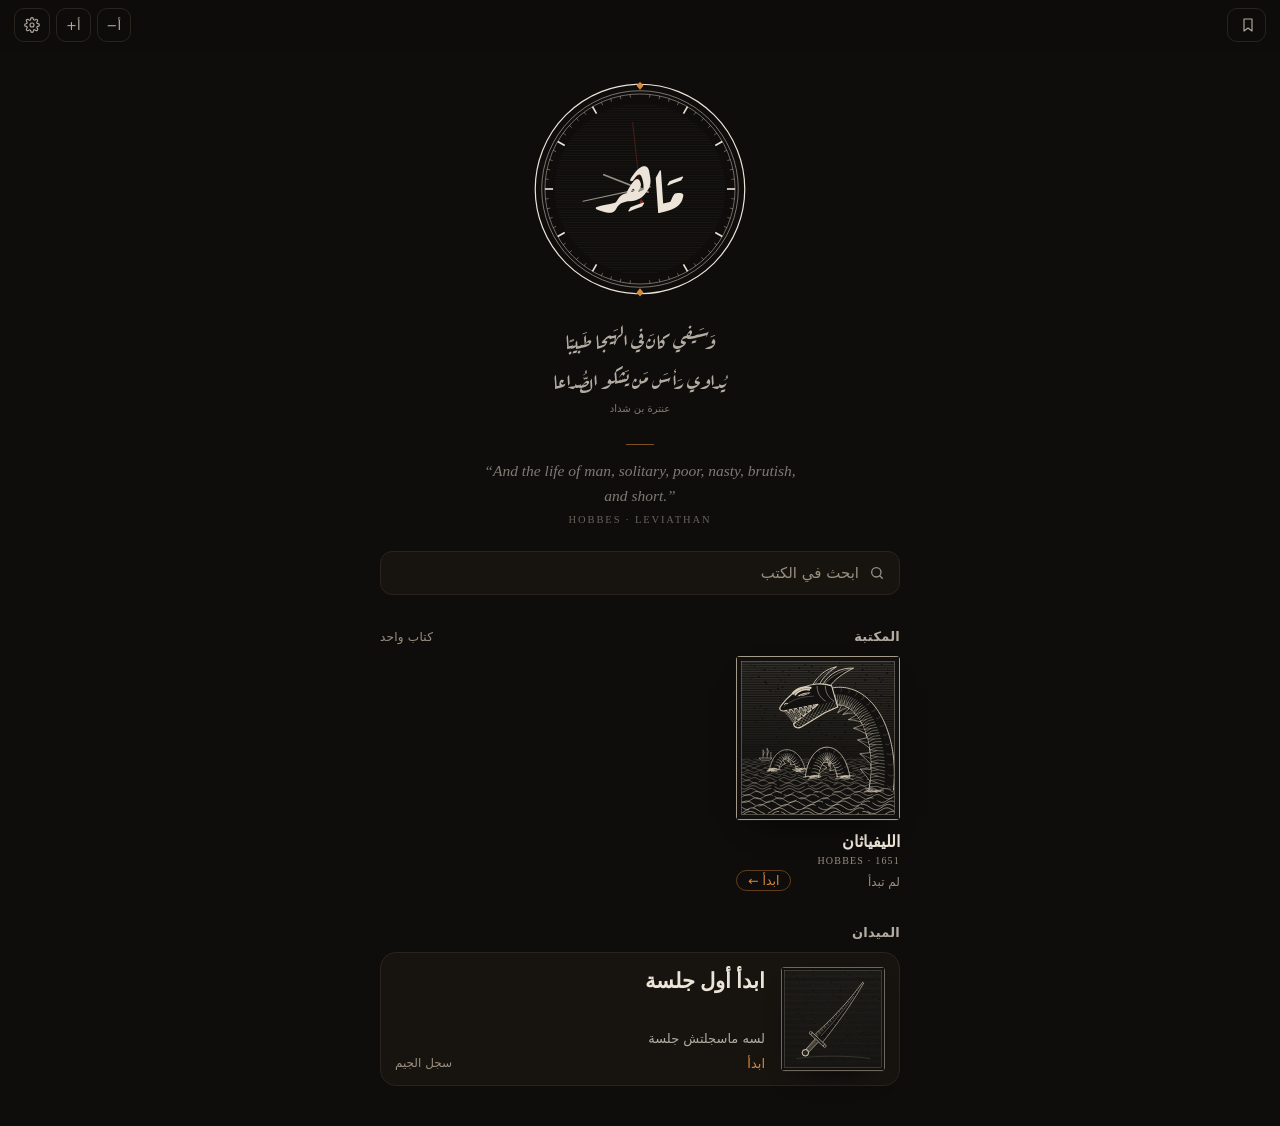
==== commit 46c3576b: "Gym Log v5: Phase 0 foundation + home "الميدان" card - State moves to IndexedDB (localStorage kept a" ====
--- a/index.html
+++ b/index.html
@@ -65,6 +65,16 @@
 .bk .row{display:flex;align-items:center;justify-content:space-between;margin-top:4px;gap:8px}
 .cont{font:inherit;font-size:12.5px;color:var(--cu);background:transparent;border:1px solid color-mix(in srgb,var(--cu) 40%,transparent);border-radius:99px;padding:2px 11px;text-decoration:none;white-space:nowrap}
 .cont:active{background:color-mix(in srgb,var(--cu) 14%,transparent)}
+/* field card */
+.fld{display:flex;gap:16px;align-items:stretch;padding:14px;border-radius:16px;background:var(--card);border:1px solid var(--line);text-decoration:none;color:inherit;transition:transform .15s}
+.fld:active{transform:scale(.99)}
+.fld .pl{width:104px;flex:none}
+.fld .tx{flex:1;min-width:0;display:flex;flex-direction:column}
+.fld h2{font-family:var(--serif);font-size:21px;font-weight:700;line-height:1.35}
+.fld .qt{font-size:13px;color:var(--soft);margin-top:auto}
+.fld .qt.al{color:var(--cu)}
+.fld .go{display:flex;justify-content:space-between;align-items:center;margin-top:10px;font-size:13px;color:var(--cu)}
+.fld .go span{color:var(--mute);font-size:12px}
 /* favourites view */
 #favs{display:none}
 html.vf #favs{display:block}html.vf #lib{display:none}
@@ -82,7 +92,7 @@
 #res .k{font-size:11.5px;color:var(--cu)}
 #res p{font-family:var(--serif);font-size:15px;line-height:1.85;color:var(--soft);margin-top:2px}
 #res mark{background:color-mix(in srgb,var(--cu) 30%,transparent);color:var(--ink);border-radius:3px;padding:0 1px}
-html.srch #nowwrap,html.srch #lib .lab,html.srch #shelf{display:none}
+html.srch #nowwrap,html.srch #lib .lab,html.srch #shelf,html.srch #fieldwrap{display:none}
 html.nomo .in{animation:none;opacity:1;transform:none}
 .bk .st.on{color:var(--cu)}
 .bk.soon .pl{opacity:.5;filter:grayscale(.3)}
@@ -117,7 +127,7 @@
 <path d="M-49,-6 c1.5,-1 3,-1 4,0" stroke="#d8cdb9" stroke-width=".9" fill="none"/>
 <path d="M-12,-15 C-14,-8 -12,-2 -8,2 M-4,-13 C-6,-6 -4,0 0,4" stroke="#d8cdb9" stroke-width=".45" fill="none"/>
 <path d="M-50,-4 C-40,-9 -30,-9 -18,-6" stroke="#d8cdb9" stroke-width=".4" fill="none" opacity=".6"/>
-</g></g><rect x="7" y="7" width="186" height="186" fill="none" stroke="#d8cdb9" stroke-width=".5" opacity=".8"/></svg></template>
+</g></g><rect x="7" y="7" width="186" height="186" fill="none" stroke="#d8cdb9" stroke-width=".5" opacity=".8"/></svg></template><template id="e-field"><svg><defs><clipPath id="fr-swd"><rect x="7" y="7" width="186" height="186"/></clipPath></defs><rect x="0.5" y="0.5" width="199" height="199" fill="#12110f" stroke="#d8cdb9" stroke-width="1" opacity=".9"/><g clip-path="url(#fr-swd)"><path d="M0.0,0.0H59.6" stroke="#d8cdb9" stroke-width="0.45" opacity="0.34"/><path d="M60.4,0.0H90.9" stroke="#d8cdb9" stroke-width="0.45" opacity="0.34"/><path d="M92.9,0.0H116.9" stroke="#d8cdb9" stroke-width="0.45" opacity="0.34"/><path d="M118.1,0.0H165.1" stroke="#d8cdb9" stroke-width="0.45" opacity="0.34"/><path d="M166.6,0.0H192.2" stroke="#d8cdb9" stroke-width="0.45" opacity="0.34"/><path d="M193.8,0.0H200.0" stroke="#d8cdb9" stroke-width="0.45" opacity="0.34"/><path d="M0.0,2.3H19.5" stroke="#d8cdb9" stroke-width="0.45" opacity="0.34"/><path d="M21.9,2.3H48.8" stroke="#d8cdb9" stroke-width="0.45" opacity="0.34"/><path d="M50.9,2.3H95.3" stroke="#d8cdb9" stroke-width="0.45" opacity="0.34"/><path d="M97.3,2.3H124.9" stroke="#d8cdb9" stroke-width="0.45" opacity="0.34"/><path d="M125.7,2.3H148.2" stroke="#d8cdb9" stroke-width="0.45" opacity="0.34"/><path d="M150.1,2.3H195.9" stroke="#d8cdb9" stroke-width="0.45" opacity="0.34"/><path d="M196.4,2.3H200.0" stroke="#d8cdb9" stroke-width="0.45" opacity="0.34"/><path d="M0.0,4.6H28.4" stroke="#d8cdb9" stroke-width="0.45" opacity="0.34"/><path d="M29.8,4.6H70.6" stroke="#d8cdb9" stroke-width="0.45" opacity="0.34"/><path d="M72.3,4.6H94.3" stroke="#d8cdb9" stroke-width="0.45" opacity="0.34"/><path d="M96.4,4.6H165.5" stroke="#d8cdb9" stroke-width="0.45" opacity="0.34"/><path d="M167.3,4.6H200.0" stroke="#d8cdb9" stroke-width="0.45" opacity="0.34"/><path d="M0.0,6.9H22.9" stroke="#d8cdb9" stroke-width="0.45" opacity="0.34"/><path d="M24.1,6.9H46.2" stroke="#d8cdb9" stroke-width="0.45" opacity="0.34"/><path d="M48.2,6.9H94.1" stroke="#d8cdb9" stroke-width="0.45" opacity="0.34"/><path d="M94.4,6.9H135.5" stroke="#d8cdb9" stroke-width="0.45" opacity="0.34"/><path d="M137.5,6.9H184.2" stroke="#d8cdb9" stroke-width="0.45" opacity="0.34"/><path d="M184.5,6.9H200.0" stroke="#d8cdb9" stroke-width="0.45" opacity="0.34"/><path d="M0.0,9.2H61.8" stroke="#d8cdb9" stroke-width="0.45" opacity="0.33"/><path d="M64.3,9.2H121.3" stroke="#d8cdb9" stroke-width="0.45" opacity="0.33"/><path d="M123.7,9.2H169.3" stroke="#d8cdb9" stroke-width="0.45" opacity="0.33"/><path d="M169.9,9.2H200.0" stroke="#d8cdb9" stroke-width="0.45" opacity="0.33"/><path d="M0.0,11.5H58.0" stroke="#d8cdb9" stroke-width="0.45" opacity="0.33"/><path d="M58.9,11.5H126.2" stroke="#d8cdb9" stroke-width="0.45" opacity="0.33"/><path d="M126.3,11.5H170.0" stroke="#d8cdb9" stroke-width="0.45" opacity="0.33"/><path d="M170.1,11.5H200.0" stroke="#d8cdb9" stroke-width="0.45" opacity="0.33"/><path d="M0.0,13.8H24.1" stroke="#d8cdb9" stroke-width="0.45" opacity="0.33"/><path d="M26.6,13.8H91.7" stroke="#d8cdb9" stroke-width="0.45" opacity="0.33"/><path d="M93.4,13.8H114.3" stroke="#d8cdb9" stroke-width="0.45" opacity="0.33"/><path d="M115.5,13.8H169.5" stroke="#d8cdb9" stroke-width="0.45" opacity="0.33"/><path d="M169.7,13.8H200.0" stroke="#d8cdb9" stroke-width="0.45" opacity="0.33"/><path d="M0.0,16.1H61.9" stroke="#d8cdb9" stroke-width="0.45" opacity="0.33"/><path d="M64.2,16.1H130.2" stroke="#d8cdb9" stroke-width="0.45" opacity="0.33"/><path d="M132.1,16.1H180.0" stroke="#d8cdb9" stroke-width="0.45" opacity="0.33"/><path d="M180.1,16.1H200.0" stroke="#d8cdb9" stroke-width="0.45" opacity="0.33"/><path d="M0.0,18.4H57.3" stroke="#d8cdb9" stroke-width="0.45" opacity="0.33"/><path d="M57.4,18.4H75.8" stroke="#d8cdb9" stroke-width="0.45" opacity="0.33"/><path d="M76.0,18.4H142.1" stroke="#d8cdb9" stroke-width="0.45" opacity="0.33"/><path d="M142.4,18.4H180.7" stroke="#d8cdb9" stroke-width="0.45" opacity="0.33"/><path d="M181.9,18.4H200.0" stroke="#d8cdb9" stroke-width="0.45" opacity="0.33"/><path d="M0.0,20.7H31.6" stroke="#d8cdb9" stroke-width="0.45" opacity="0.33"/><path d="M33.5,20.7H56.0" stroke="#d8cdb9" stroke-width="0.45" opacity="0.33"/><path d="M56.4,20.7H75.7" stroke="#d8cdb9" stroke-width="0.45" opacity="0.33"/><path d="M78.1,20.7H108.2" stroke="#d8cdb9" stroke-width="0.45" opacity="0.33"/><path d="M109.5,20.7H147.2" stroke="#d8cdb9" stroke-width="0.45" opacity="0.33"/><path d="M149.7,20.7H200.0" stroke="#d8cdb9" stroke-width="0.45" opacity="0.33"/><path d="M0.0,23.0H43.5" stroke="#d8cdb9" stroke-width="0.45" opacity="0.32"/><path d="M44.1,23.0H105.8" stroke="#d8cdb9" stroke-width="0.45" opacity="0.32"/><path d="M106.0,23.0H156.4" stroke="#d8cdb9" stroke-width="0.45" opacity="0.32"/><path d="M157.1,23.0H189.5" stroke="#d8cdb9" stroke-width="0.45" opacity="0.32"/><path d="M190.6,23.0H200.0" stroke="#d8cdb9" stroke-width="0.45" opacity="0.32"/><path d="M0.0,25.3H21.7" stroke="#d8cdb9" stroke-width="0.45" opacity="0.32"/><path d="M21.7,25.3H47.1" stroke="#d8cdb9" stroke-width="0.45" opacity="0.32"/><path d="M47.3,25.3H111.0" stroke="#d8cdb9" stroke-width="0.45" opacity="0.32"/><path d="M112.2,25.3H165.5" stroke="#d8cdb9" stroke-width="0.45" opacity="0.32"/><path d="M167.5,25.3H194.1" stroke="#d8cdb9" stroke-width="0.45" opacity="0.32"/><path d="M196.5,25.3H200.0" stroke="#d8cdb9" stroke-width="0.45" opacity="0.32"/><path d="M0.0,27.6H43.4" stroke="#d8cdb9" stroke-width="0.45" opacity="0.32"/><path d="M45.1,27.6H103.1" stroke="#d8cdb9" stroke-width="0.45" opacity="0.32"/><path d="M103.6,27.6H164.6" stroke="#d8cdb9" stroke-width="0.45" opacity="0.32"/><path d="M165.7,27.6H196.8" stroke="#d8cdb9" stroke-width="0.45" opacity="0.32"/><path d="M198.9,27.6H200.0" stroke="#d8cdb9" stroke-width="0.45" opacity="0.32"/><path d="M0.0,29.9H34.8" stroke="#d8cdb9" stroke-width="0.45" opacity="0.32"/><path d="M37.1,29.9H95.5" stroke="#d8cdb9" stroke-width="0.45" opacity="0.32"/><path d="M97.9,29.9H155.1" stroke="#d8cdb9" stroke-width="0.45" opacity="0.32"/><path d="M157.6,29.9H200.0" stroke="#d8cdb9" stroke-width="0.45" opacity="0.32"/><path d="M0.0,32.2H58.6" stroke="#d8cdb9" stroke-width="0.45" opacity="0.32"/><path d="M59.9,32.2H104.2" stroke="#d8cdb9" stroke-width="0.45" opacity="0.32"/><path d="M105.2,32.2H168.3" stroke="#d8cdb9" stroke-width="0.45" opacity="0.32"/><path d="M169.3,32.2H200.0" stroke="#d8cdb9" stroke-width="0.45" opacity="0.32"/><path d="M0.0,34.5H54.8" stroke="#d8cdb9" stroke-width="0.45" opacity="0.32"/><path d="M55.5,34.5H77.6" stroke="#d8cdb9" stroke-width="0.45" opacity="0.32"/><path d="M79.3,34.5H104.9" stroke="#d8cdb9" stroke-width="0.45" opacity="0.32"/><path d="M105.8,34.5H164.4" stroke="#d8cdb9" stroke-width="0.45" opacity="0.32"/><path d="M164.5,34.5H200.0" stroke="#d8cdb9" stroke-width="0.45" opacity="0.32"/><path d="M0.0,36.8H47.2" stroke="#d8cdb9" stroke-width="0.45" opacity="0.31"/><path d="M48.9,36.8H69.8" stroke="#d8cdb9" stroke-width="0.45" opacity="0.31"/><path d="M69.9,36.8H125.4" stroke="#d8cdb9" stroke-width="0.45" opacity="0.31"/><path d="M126.8,36.8H178.1" stroke="#d8cdb9" stroke-width="0.45" opacity="0.31"/><path d="M180.1,36.8H200.0" stroke="#d8cdb9" stroke-width="0.45" opacity="0.31"/><path d="M0.0,39.1H68.4" stroke="#d8cdb9" stroke-width="0.45" opacity="0.31"/><path d="M68.5,39.1H113.3" stroke="#d8cdb9" stroke-width="0.45" opacity="0.31"/><path d="M114.9,39.1H182.6" stroke="#d8cdb9" stroke-width="0.45" opacity="0.31"/><path d="M182.8,39.1H200.0" stroke="#d8cdb9" stroke-width="0.45" opacity="0.31"/><path d="M0.0,41.4H41.6" stroke="#d8cdb9" stroke-width="0.45" opacity="0.31"/><path d="M43.1,41.4H105.3" stroke="#d8cdb9" stroke-width="0.45" opacity="0.31"/><path d="M105.4,41.4H162.3" stroke="#d8cdb9" stroke-width="0.45" opacity="0.31"/><path d="M162.7,41.4H200.0" stroke="#d8cdb9" stroke-width="0.45" opacity="0.31"/><path d="M0.0,43.7H62.2" stroke="#d8cdb9" stroke-width="0.45" opacity="0.31"/><path d="M62.4,43.7H80.7" stroke="#d8cdb9" stroke-width="0.45" opacity="0.31"/><path d="M80.7,43.7H139.3" stroke="#d8cdb9" stroke-width="0.45" opacity="0.31"/><path d="M139.4,43.7H198.3" stroke="#d8cdb9" stroke-width="0.45" opacity="0.31"/><path d="M0.0,46.0H60.5" stroke="#d8cdb9" stroke-width="0.45" opacity="0.31"/><path d="M62.9,46.0H113.8" stroke="#d8cdb9" stroke-width="0.45" opacity="0.31"/><path d="M115.8,46.0H162.1" stroke="#d8cdb9" stroke-width="0.45" opacity="0.31"/><path d="M163.7,46.0H185.4" stroke="#d8cdb9" stroke-width="0.45" opacity="0.31"/><path d="M186.7,46.0H200.0" stroke="#d8cdb9" stroke-width="0.45" opacity="0.31"/><path d="M0.0,48.3H55.2" stroke="#d8cdb9" stroke-width="0.45" opacity="0.31"/><path d="M55.6,48.3H98.7" stroke="#d8cdb9" stroke-width="0.45" opacity="0.31"/><path d="M100.0,48.3H158.0" stroke="#d8cdb9" stroke-width="0.45" opacity="0.31"/><path d="M158.8,48.3H200.0" stroke="#d8cdb9" stroke-width="0.45" opacity="0.31"/><path d="M0.0,50.6H48.0" stroke="#d8cdb9" stroke-width="0.45" opacity="0.30"/><path d="M50.4,50.6H88.5" stroke="#d8cdb9" stroke-width="0.45" opacity="0.30"/><path d="M90.1,50.6H137.1" stroke="#d8cdb9" stroke-width="0.45" opacity="0.30"/><path d="M137.6,50.6H191.8" stroke="#d8cdb9" stroke-width="0.45" opacity="0.30"/><path d="M192.3,50.6H200.0" stroke="#d8cdb9" stroke-width="0.45" opacity="0.30"/><path d="M0.0,52.9H33.9" stroke="#d8cdb9" stroke-width="0.45" opacity="0.30"/><path d="M35.6,52.9H71.3" stroke="#d8cdb9" stroke-width="0.45" opacity="0.30"/><path d="M72.9,52.9H100.8" stroke="#d8cdb9" stroke-width="0.45" opacity="0.30"/><path d="M102.1,52.9H160.9" stroke="#d8cdb9" stroke-width="0.45" opacity="0.30"/><path d="M161.4,52.9H197.9" stroke="#d8cdb9" stroke-width="0.45" opacity="0.30"/><path d="M198.4,52.9H200.0" stroke="#d8cdb9" stroke-width="0.45" opacity="0.30"/><path d="M0.0,55.2H61.2" stroke="#d8cdb9" stroke-width="0.45" opacity="0.30"/><path d="M62.5,55.2H103.8" stroke="#d8cdb9" stroke-width="0.45" opacity="0.30"/><path d="M104.5,55.2H135.0" stroke="#d8cdb9" stroke-width="0.45" opacity="0.30"/><path d="M137.3,55.2H180.3" stroke="#d8cdb9" stroke-width="0.45" opacity="0.30"/><path d="M182.0,55.2H200.0" stroke="#d8cdb9" stroke-width="0.45" opacity="0.30"/><path d="M0.0,57.5H18.5" stroke="#d8cdb9" stroke-width="0.45" opacity="0.30"/><path d="M19.2,57.5H59.0" stroke="#d8cdb9" stroke-width="0.45" opacity="0.30"/><path d="M60.3,57.5H110.4" stroke="#d8cdb9" stroke-width="0.45" opacity="0.30"/><path d="M112.1,57.5H175.7" stroke="#d8cdb9" stroke-width="0.45" opacity="0.30"/><path d="M177.7,57.5H200.0" stroke="#d8cdb9" stroke-width="0.45" opacity="0.30"/><path d="M0.0,59.8H46.2" stroke="#d8cdb9" stroke-width="0.45" opacity="0.30"/><path d="M47.4,59.8H112.9" stroke="#d8cdb9" stroke-width="0.45" opacity="0.30"/><path d="M115.2,59.8H153.3" stroke="#d8cdb9" stroke-width="0.45" opacity="0.30"/><path d="M155.4,59.8H195.8" stroke="#d8cdb9" stroke-width="0.45" opacity="0.30"/><path d="M197.6,59.8H200.0" stroke="#d8cdb9" stroke-width="0.45" opacity="0.30"/><path d="M0.0,62.1H67.2" stroke="#d8cdb9" stroke-width="0.45" opacity="0.30"/><path d="M68.3,62.1H131.6" stroke="#d8cdb9" stroke-width="0.45" opacity="0.30"/><path d="M133.3,62.1H152.4" stroke="#d8cdb9" stroke-width="0.45" opacity="0.30"/><path d="M152.6,62.1H187.8" stroke="#d8cdb9" stroke-width="0.45" opacity="0.30"/><path d="M190.2,62.1H200.0" stroke="#d8cdb9" stroke-width="0.45" opacity="0.30"/><path d="M0.0,64.4H62.7" stroke="#d8cdb9" stroke-width="0.45" opacity="0.29"/><path d="M63.6,64.4H89.2" stroke="#d8cdb9" stroke-width="0.45" opacity="0.29"/><path d="M90.3,64.4H155.5" stroke="#d8cdb9" stroke-width="0.45" opacity="0.29"/><path d="M155.9,64.4H199.6" stroke="#d8cdb9" stroke-width="0.45" opacity="0.29"/><path d="M0.0,66.7H36.6" stroke="#d8cdb9" stroke-width="0.45" opacity="0.29"/><path d="M36.8,66.7H102.0" stroke="#d8cdb9" stroke-width="0.45" opacity="0.29"/><path d="M102.6,66.7H161.7" stroke="#d8cdb9" stroke-width="0.45" opacity="0.29"/><path d="M162.1,66.7H200.0" stroke="#d8cdb9" stroke-width="0.45" opacity="0.29"/><path d="M0.0,69.0H48.6" stroke="#d8cdb9" stroke-width="0.45" opacity="0.29"/><path d="M49.9,69.0H90.3" stroke="#d8cdb9" stroke-width="0.45" opacity="0.29"/><path d="M90.8,69.0H142.0" stroke="#d8cdb9" stroke-width="0.45" opacity="0.29"/><path d="M142.1,69.0H200.0" stroke="#d8cdb9" stroke-width="0.45" opacity="0.29"/><path d="M0.0,71.3H49.8" stroke="#d8cdb9" stroke-width="0.45" opacity="0.29"/><path d="M50.8,71.3H70.0" stroke="#d8cdb9" stroke-width="0.45" opacity="0.29"/><path d="M70.0,71.3H125.8" stroke="#d8cdb9" stroke-width="0.45" opacity="0.29"/><path d="M127.0,71.3H159.4" stroke="#d8cdb9" stroke-width="0.45" opacity="0.29"/><path d="M160.8,71.3H200.0" stroke="#d8cdb9" stroke-width="0.45" opacity="0.29"/><path d="M0.0,73.6H45.0" stroke="#d8cdb9" stroke-width="0.45" opacity="0.29"/><path d="M46.4,73.6H109.8" stroke="#d8cdb9" stroke-width="0.45" opacity="0.29"/><path d="M109.9,73.6H162.4" stroke="#d8cdb9" stroke-width="0.45" opacity="0.29"/><path d="M163.8,73.6H200.0" stroke="#d8cdb9" stroke-width="0.45" opacity="0.29"/><path d="M0.0,75.9H61.1" stroke="#d8cdb9" stroke-width="0.45" opacity="0.29"/><path d="M63.1,75.9H95.5" stroke="#d8cdb9" stroke-width="0.45" opacity="0.29"/><path d="M97.9,75.9H118.6" stroke="#d8cdb9" stroke-width="0.45" opacity="0.29"/><path d="M120.0,75.9H142.5" stroke="#d8cdb9" stroke-width="0.45" opacity="0.29"/><path d="M142.9,75.9H194.1" stroke="#d8cdb9" stroke-width="0.45" opacity="0.29"/><path d="M195.9,75.9H200.0" stroke="#d8cdb9" stroke-width="0.45" opacity="0.29"/><path d="M0.0,78.2H46.3" stroke="#d8cdb9" stroke-width="0.45" opacity="0.29"/><path d="M47.5,78.2H85.4" stroke="#d8cdb9" stroke-width="0.45" opacity="0.29"/><path d="M86.4,78.2H128.5" stroke="#d8cdb9" stroke-width="0.45" opacity="0.29"/><path d="M129.4,78.2H153.8" stroke="#d8cdb9" stroke-width="0.45" opacity="0.29"/><path d="M155.0,78.2H187.8" stroke="#d8cdb9" stroke-width="0.45" opacity="0.29"/><path d="M189.7,78.2H200.0" stroke="#d8cdb9" stroke-width="0.45" opacity="0.29"/><path d="M0.0,80.5H35.1" stroke="#d8cdb9" stroke-width="0.45" opacity="0.28"/><path d="M36.3,80.5H92.8" stroke="#d8cdb9" stroke-width="0.45" opacity="0.28"/><path d="M93.3,80.5H152.9" stroke="#d8cdb9" stroke-width="0.45" opacity="0.28"/><path d="M153.0,80.5H200.0" stroke="#d8cdb9" stroke-width="0.45" opacity="0.28"/><path d="M0.0,82.8H58.2" stroke="#d8cdb9" stroke-width="0.45" opacity="0.28"/><path d="M59.7,82.8H121.9" stroke="#d8cdb9" stroke-width="0.45" opacity="0.28"/><path d="M122.9,82.8H145.7" stroke="#d8cdb9" stroke-width="0.45" opacity="0.28"/><path d="M146.2,82.8H200.0" stroke="#d8cdb9" stroke-width="0.45" opacity="0.28"/><path d="M0.0,85.1H29.9" stroke="#d8cdb9" stroke-width="0.45" opacity="0.28"/><path d="M31.1,85.1H89.7" stroke="#d8cdb9" stroke-width="0.45" opacity="0.28"/><path d="M90.4,85.1H120.7" stroke="#d8cdb9" stroke-width="0.45" opacity="0.28"/><path d="M122.6,85.1H146.7" stroke="#d8cdb9" stroke-width="0.45" opacity="0.28"/><path d="M147.5,85.1H196.4" stroke="#d8cdb9" stroke-width="0.45" opacity="0.28"/><path d="M197.7,85.1H200.0" stroke="#d8cdb9" stroke-width="0.45" opacity="0.28"/><path d="M0.0,87.4H39.3" stroke="#d8cdb9" stroke-width="0.45" opacity="0.28"/><path d="M39.7,87.4H100.2" stroke="#d8cdb9" stroke-width="0.45" opacity="0.28"/><path d="M100.3,87.4H119.2" stroke="#d8cdb9" stroke-width="0.45" opacity="0.28"/><path d="M120.1,87.4H179.9" stroke="#d8cdb9" stroke-width="0.45" opacity="0.28"/><path d="M180.6,87.4H200.0" stroke="#d8cdb9" stroke-width="0.45" opacity="0.28"/><path d="M0.0,89.7H32.5" stroke="#d8cdb9" stroke-width="0.45" opacity="0.28"/><path d="M34.9,89.7H97.6" stroke="#d8cdb9" stroke-width="0.45" opacity="0.28"/><path d="M97.8,89.7H165.5" stroke="#d8cdb9" stroke-width="0.45" opacity="0.28"/><path d="M166.7,89.7H191.7" stroke="#d8cdb9" stroke-width="0.45" opacity="0.28"/><path d="M192.7,89.7H200.0" stroke="#d8cdb9" stroke-width="0.45" opacity="0.28"/><path d="M0.0,92.0H57.6" stroke="#d8cdb9" stroke-width="0.45" opacity="0.28"/><path d="M60.0,92.0H125.6" stroke="#d8cdb9" stroke-width="0.45" opacity="0.28"/><path d="M127.5,92.0H193.5" stroke="#d8cdb9" stroke-width="0.45" opacity="0.28"/><path d="M193.8,92.0H200.0" stroke="#d8cdb9" stroke-width="0.45" opacity="0.28"/><path d="M0.0,94.3H45.1" stroke="#d8cdb9" stroke-width="0.45" opacity="0.27"/><path d="M45.2,94.3H78.2" stroke="#d8cdb9" stroke-width="0.45" opacity="0.27"/><path d="M79.4,94.3H118.8" stroke="#d8cdb9" stroke-width="0.45" opacity="0.27"/><path d="M120.6,94.3H147.7" stroke="#d8cdb9" stroke-width="0.45" opacity="0.27"/><path d="M147.7,94.3H199.9" stroke="#d8cdb9" stroke-width="0.45" opacity="0.27"/><path d="M0.0,96.6H43.1" stroke="#d8cdb9" stroke-width="0.45" opacity="0.27"/><path d="M44.8,96.6H99.8" stroke="#d8cdb9" stroke-width="0.45" opacity="0.27"/><path d="M101.4,96.6H160.7" stroke="#d8cdb9" stroke-width="0.45" opacity="0.27"/><path d="M160.8,96.6H200.0" stroke="#d8cdb9" stroke-width="0.45" opacity="0.27"/><path d="M0.0,98.9H38.1" stroke="#d8cdb9" stroke-width="0.45" opacity="0.27"/><path d="M40.1,98.9H64.8" stroke="#d8cdb9" stroke-width="0.45" opacity="0.27"/><path d="M67.1,98.9H127.4" stroke="#d8cdb9" stroke-width="0.45" opacity="0.27"/><path d="M129.4,98.9H195.2" stroke="#d8cdb9" stroke-width="0.45" opacity="0.27"/><path d="M195.8,98.9H200.0" stroke="#d8cdb9" stroke-width="0.45" opacity="0.27"/><path d="M0.0,101.2H46.3" stroke="#d8cdb9" stroke-width="0.45" opacity="0.27"/><path d="M48.0,101.2H71.4" stroke="#d8cdb9" stroke-width="0.45" opacity="0.27"/><path d="M73.1,101.2H92.4" stroke="#d8cdb9" stroke-width="0.45" opacity="0.27"/><path d="M93.7,101.2H113.1" stroke="#d8cdb9" stroke-width="0.45" opacity="0.27"/><path d="M113.9,101.2H137.6" stroke="#d8cdb9" stroke-width="0.45" opacity="0.27"/><path d="M138.3,101.2H163.0" stroke="#d8cdb9" stroke-width="0.45" opacity="0.27"/><path d="M164.7,101.2H200.0" stroke="#d8cdb9" stroke-width="0.45" opacity="0.27"/><path d="M0.0,103.5H60.2" stroke="#d8cdb9" stroke-width="0.45" opacity="0.27"/><path d="M61.9,103.5H111.3" stroke="#d8cdb9" stroke-width="0.45" opacity="0.27"/><path d="M112.6,103.5H170.7" stroke="#d8cdb9" stroke-width="0.45" opacity="0.27"/><path d="M171.8,103.5H200.0" stroke="#d8cdb9" stroke-width="0.45" opacity="0.27"/><path d="M0.0,105.8H19.3" stroke="#d8cdb9" stroke-width="0.45" opacity="0.27"/><path d="M19.8,105.8H70.2" stroke="#d8cdb9" stroke-width="0.45" opacity="0.27"/><path d="M71.1,105.8H111.3" stroke="#d8cdb9" stroke-width="0.45" opacity="0.27"/><path d="M111.6,105.8H137.6" stroke="#d8cdb9" stroke-width="0.45" opacity="0.27"/><path d="M139.7,105.8H199.4" stroke="#d8cdb9" stroke-width="0.45" opacity="0.27"/><path d="M0.0,108.1H65.6" stroke="#d8cdb9" stroke-width="0.45" opacity="0.26"/><path d="M67.0,108.1H124.0" stroke="#d8cdb9" stroke-width="0.45" opacity="0.26"/><path d="M124.3,108.1H192.1" stroke="#d8cdb9" stroke-width="0.45" opacity="0.26"/><path d="M193.2,108.1H200.0" stroke="#d8cdb9" stroke-width="0.45" opacity="0.26"/><path d="M0.0,110.4H21.3" stroke="#d8cdb9" stroke-width="0.45" opacity="0.26"/><path d="M21.3,110.4H79.7" stroke="#d8cdb9" stroke-width="0.45" opacity="0.26"/><path d="M81.7,110.4H113.6" stroke="#d8cdb9" stroke-width="0.45" opacity="0.26"/><path d="M114.4,110.4H179.8" stroke="#d8cdb9" stroke-width="0.45" opacity="0.26"/><path d="M180.4,110.4H200.0" stroke="#d8cdb9" stroke-width="0.45" opacity="0.26"/><path d="M0.0,112.7H39.3" stroke="#d8cdb9" stroke-width="0.45" opacity="0.26"/><path d="M40.4,112.7H79.4" stroke="#d8cdb9" stroke-width="0.45" opacity="0.26"/><path d="M80.3,112.7H134.9" stroke="#d8cdb9" stroke-width="0.45" opacity="0.26"/><path d="M136.6,112.7H200.0" stroke="#d8cdb9" stroke-width="0.45" opacity="0.26"/><path d="M0.0,115.0H34.1" stroke="#d8cdb9" stroke-width="0.45" opacity="0.26"/><path d="M35.4,115.0H94.5" stroke="#d8cdb9" stroke-width="0.45" opacity="0.26"/><path d="M97.0,115.0H157.7" stroke="#d8cdb9" stroke-width="0.45" opacity="0.26"/><path d="M157.9,115.0H200.0" stroke="#d8cdb9" stroke-width="0.45" opacity="0.26"/><path d="M0.0,117.3H40.4" stroke="#d8cdb9" stroke-width="0.45" opacity="0.26"/><path d="M40.6,117.3H60.0" stroke="#d8cdb9" stroke-width="0.45" opacity="0.26"/><path d="M61.1,117.3H124.8" stroke="#d8cdb9" stroke-width="0.45" opacity="0.26"/><path d="M125.5,117.3H145.0" stroke="#d8cdb9" stroke-width="0.45" opacity="0.26"/><path d="M146.7,117.3H179.2" stroke="#d8cdb9" stroke-width="0.45" opacity="0.26"/><path d="M179.4,117.3H200.0" stroke="#d8cdb9" stroke-width="0.45" opacity="0.26"/><path d="M0.0,119.6H64.8" stroke="#d8cdb9" stroke-width="0.45" opacity="0.26"/><path d="M66.1,119.6H108.8" stroke="#d8cdb9" stroke-width="0.45" opacity="0.26"/><path d="M110.6,119.6H146.4" stroke="#d8cdb9" stroke-width="0.45" opacity="0.26"/><path d="M147.4,119.6H200.0" stroke="#d8cdb9" stroke-width="0.45" opacity="0.26"/><path d="M0.0,121.9H64.2" stroke="#d8cdb9" stroke-width="0.45" opacity="0.25"/><path d="M65.6,121.9H126.6" stroke="#d8cdb9" stroke-width="0.45" opacity="0.25"/><path d="M128.6,121.9H159.0" stroke="#d8cdb9" stroke-width="0.45" opacity="0.25"/><path d="M160.6,121.9H200.0" stroke="#d8cdb9" stroke-width="0.45" opacity="0.25"/><path d="M0.0,124.2H29.4" stroke="#d8cdb9" stroke-width="0.45" opacity="0.25"/><path d="M30.4,124.2H97.6" stroke="#d8cdb9" stroke-width="0.45" opacity="0.25"/><path d="M97.7,124.2H165.8" stroke="#d8cdb9" stroke-width="0.45" opacity="0.25"/><path d="M168.2,124.2H200.0" stroke="#d8cdb9" stroke-width="0.45" opacity="0.25"/><path d="M0.0,126.5H33.8" stroke="#d8cdb9" stroke-width="0.45" opacity="0.25"/><path d="M33.9,126.5H52.9" stroke="#d8cdb9" stroke-width="0.45" opacity="0.25"/><path d="M54.7,126.5H84.6" stroke="#d8cdb9" stroke-width="0.45" opacity="0.25"/><path d="M85.9,126.5H118.8" stroke="#d8cdb9" stroke-width="0.45" opacity="0.25"/><path d="M118.8,126.5H157.2" stroke="#d8cdb9" stroke-width="0.45" opacity="0.25"/><path d="M158.4,126.5H200.0" stroke="#d8cdb9" stroke-width="0.45" opacity="0.25"/><path d="M0.0,128.8H68.5" stroke="#d8cdb9" stroke-width="0.45" opacity="0.25"/><path d="M69.5,128.8H131.4" stroke="#d8cdb9" stroke-width="0.45" opacity="0.25"/><path d="M132.6,128.8H151.8" stroke="#d8cdb9" stroke-width="0.45" opacity="0.25"/><path d="M154.1,128.8H200.0" stroke="#d8cdb9" stroke-width="0.45" opacity="0.25"/><path d="M0.0,131.1H40.7" stroke="#d8cdb9" stroke-width="0.45" opacity="0.25"/><path d="M40.7,131.1H104.1" stroke="#d8cdb9" stroke-width="0.45" opacity="0.25"/><path d="M104.3,131.1H127.9" stroke="#d8cdb9" stroke-width="0.45" opacity="0.25"/><path d="M129.8,131.1H163.1" stroke="#d8cdb9" stroke-width="0.45" opacity="0.25"/><path d="M164.0,131.1H196.2" stroke="#d8cdb9" stroke-width="0.45" opacity="0.25"/><path d="M197.3,131.1H200.0" stroke="#d8cdb9" stroke-width="0.45" opacity="0.25"/><path d="M0.0,133.4H24.8" stroke="#d8cdb9" stroke-width="0.45" opacity="0.25"/><path d="M26.2,133.4H62.5" stroke="#d8cdb9" stroke-width="0.45" opacity="0.25"/><path d="M64.8,133.4H86.0" stroke="#d8cdb9" stroke-width="0.45" opacity="0.25"/><path d="M87.1,133.4H127.1" stroke="#d8cdb9" stroke-width="0.45" opacity="0.25"/><path d="M129.1,133.4H156.8" stroke="#d8cdb9" stroke-width="0.45" opacity="0.25"/><path d="M158.8,133.4H200.0" stroke="#d8cdb9" stroke-width="0.45" opacity="0.25"/><path d="M0.0,135.7H59.9" stroke="#d8cdb9" stroke-width="0.45" opacity="0.25"/><path d="M61.2,135.7H116.7" stroke="#d8cdb9" stroke-width="0.45" opacity="0.25"/><path d="M117.0,135.7H174.3" stroke="#d8cdb9" stroke-width="0.45" opacity="0.25"/><path d="M174.8,135.7H200.0" stroke="#d8cdb9" stroke-width="0.45" opacity="0.25"/><path d="M0.0,138.0H67.3" stroke="#d8cdb9" stroke-width="0.45" opacity="0.24"/><path d="M68.3,138.0H120.4" stroke="#d8cdb9" stroke-width="0.45" opacity="0.24"/><path d="M121.7,138.0H175.5" stroke="#d8cdb9" stroke-width="0.45" opacity="0.24"/><path d="M176.0,138.0H200.0" stroke="#d8cdb9" stroke-width="0.45" opacity="0.24"/><path d="M0.0,140.3H51.4" stroke="#d8cdb9" stroke-width="0.45" opacity="0.24"/><path d="M53.7,140.3H105.9" stroke="#d8cdb9" stroke-width="0.45" opacity="0.24"/><path d="M107.8,140.3H151.2" stroke="#d8cdb9" stroke-width="0.45" opacity="0.24"/><path d="M152.4,140.3H200.0" stroke="#d8cdb9" stroke-width="0.45" opacity="0.24"/><path d="M0.0,142.6H20.0" stroke="#d8cdb9" stroke-width="0.45" opacity="0.24"/><path d="M20.8,142.6H63.6" stroke="#d8cdb9" stroke-width="0.45" opacity="0.24"/><path d="M63.6,142.6H86.7" stroke="#d8cdb9" stroke-width="0.45" opacity="0.24"/><path d="M88.1,142.6H115.1" stroke="#d8cdb9" stroke-width="0.45" opacity="0.24"/><path d="M117.5,142.6H141.8" stroke="#d8cdb9" stroke-width="0.45" opacity="0.24"/><path d="M142.5,142.6H165.4" stroke="#d8cdb9" stroke-width="0.45" opacity="0.24"/><path d="M166.4,142.6H184.9" stroke="#d8cdb9" stroke-width="0.45" opacity="0.24"/><path d="M186.4,142.6H200.0" stroke="#d8cdb9" stroke-width="0.45" opacity="0.24"/><path d="M0.0,144.9H36.3" stroke="#d8cdb9" stroke-width="0.45" opacity="0.24"/><path d="M36.6,144.9H67.7" stroke="#d8cdb9" stroke-width="0.45" opacity="0.24"/><path d="M70.1,144.9H104.6" stroke="#d8cdb9" stroke-width="0.45" opacity="0.24"/><path d="M106.4,144.9H158.5" stroke="#d8cdb9" stroke-width="0.45" opacity="0.24"/><path d="M160.2,144.9H200.0" stroke="#d8cdb9" stroke-width="0.45" opacity="0.24"/><path d="M0.0,147.2H51.8" stroke="#d8cdb9" stroke-width="0.45" opacity="0.24"/><path d="M52.1,147.2H72.5" stroke="#d8cdb9" stroke-width="0.45" opacity="0.24"/><path d="M72.7,147.2H92.1" stroke="#d8cdb9" stroke-width="0.45" opacity="0.24"/><path d="M93.3,147.2H116.0" stroke="#d8cdb9" stroke-width="0.45" opacity="0.24"/><path d="M117.1,147.2H164.9" stroke="#d8cdb9" stroke-width="0.45" opacity="0.24"/><path d="M165.5,147.2H200.0" stroke="#d8cdb9" stroke-width="0.45" opacity="0.24"/><path d="M0.0,149.5H34.5" stroke="#d8cdb9" stroke-width="0.45" opacity="0.24"/><path d="M35.8,149.5H55.5" stroke="#d8cdb9" stroke-width="0.45" opacity="0.24"/><path d="M56.9,149.5H83.8" stroke="#d8cdb9" stroke-width="0.45" opacity="0.24"/><path d="M86.2,149.5H133.0" stroke="#d8cdb9" stroke-width="0.45" opacity="0.24"/><path d="M134.3,149.5H163.5" stroke="#d8cdb9" stroke-width="0.45" opacity="0.24"/><path d="M163.7,149.5H189.9" stroke="#d8cdb9" stroke-width="0.45" opacity="0.24"/><path d="M190.8,149.5H200.0" stroke="#d8cdb9" stroke-width="0.45" opacity="0.24"/><path d="M0.0,151.8H33.5" stroke="#d8cdb9" stroke-width="0.45" opacity="0.23"/><path d="M34.6,151.8H72.5" stroke="#d8cdb9" stroke-width="0.45" opacity="0.23"/><path d="M73.4,151.8H100.7" stroke="#d8cdb9" stroke-width="0.45" opacity="0.23"/><path d="M102.4,151.8H163.8" stroke="#d8cdb9" stroke-width="0.45" opacity="0.23"/><path d="M165.2,151.8H195.2" stroke="#d8cdb9" stroke-width="0.45" opacity="0.23"/><path d="M197.2,151.8H200.0" stroke="#d8cdb9" stroke-width="0.45" opacity="0.23"/><path d="M0.0,154.1H40.7" stroke="#d8cdb9" stroke-width="0.45" opacity="0.23"/><path d="M41.2,154.1H110.1" stroke="#d8cdb9" stroke-width="0.45" opacity="0.23"/><path d="M110.2,154.1H144.9" stroke="#d8cdb9" stroke-width="0.45" opacity="0.23"/><path d="M146.6,154.1H166.9" stroke="#d8cdb9" stroke-width="0.45" opacity="0.23"/><path d="M168.8,154.1H186.8" stroke="#d8cdb9" stroke-width="0.45" opacity="0.23"/><path d="M187.3,154.1H200.0" stroke="#d8cdb9" stroke-width="0.45" opacity="0.23"/><path d="M0.0,156.4H63.2" stroke="#d8cdb9" stroke-width="0.45" opacity="0.23"/><path d="M63.6,156.4H101.5" stroke="#d8cdb9" stroke-width="0.45" opacity="0.23"/><path d="M102.2,156.4H154.1" stroke="#d8cdb9" stroke-width="0.45" opacity="0.23"/><path d="M155.7,156.4H182.5" stroke="#d8cdb9" stroke-width="0.45" opacity="0.23"/><path d="M183.2,156.4H200.0" stroke="#d8cdb9" stroke-width="0.45" opacity="0.23"/><path d="M0.0,158.7H42.9" stroke="#d8cdb9" stroke-width="0.45" opacity="0.23"/><path d="M44.5,158.7H104.4" stroke="#d8cdb9" stroke-width="0.45" opacity="0.23"/><path d="M106.1,158.7H168.4" stroke="#d8cdb9" stroke-width="0.45" opacity="0.23"/><path d="M169.3,158.7H200.0" stroke="#d8cdb9" stroke-width="0.45" opacity="0.23"/><path d="M0.0,161.0H28.7" stroke="#d8cdb9" stroke-width="0.45" opacity="0.23"/><path d="M28.8,161.0H91.3" stroke="#d8cdb9" stroke-width="0.45" opacity="0.23"/><path d="M91.7,161.0H134.2" stroke="#d8cdb9" stroke-width="0.45" opacity="0.23"/><path d="M135.0,161.0H167.6" stroke="#d8cdb9" stroke-width="0.45" opacity="0.23"/><path d="M167.9,161.0H200.0" stroke="#d8cdb9" stroke-width="0.45" opacity="0.23"/><path d="M0.0,163.3H45.5" stroke="#d8cdb9" stroke-width="0.45" opacity="0.23"/><path d="M47.2,163.3H110.8" stroke="#d8cdb9" stroke-width="0.45" opacity="0.23"/><path d="M112.1,163.3H158.6" stroke="#d8cdb9" stroke-width="0.45" opacity="0.23"/><path d="M159.0,163.3H196.6" stroke="#d8cdb9" stroke-width="0.45" opacity="0.23"/><path d="M197.4,163.3H200.0" stroke="#d8cdb9" stroke-width="0.45" opacity="0.23"/><path d="M0.0,165.6H42.6" stroke="#d8cdb9" stroke-width="0.45" opacity="0.22"/><path d="M43.2,165.6H107.6" stroke="#d8cdb9" stroke-width="0.45" opacity="0.22"/><path d="M108.0,165.6H155.9" stroke="#d8cdb9" stroke-width="0.45" opacity="0.22"/><path d="M156.7,165.6H200.0" stroke="#d8cdb9" stroke-width="0.45" opacity="0.22"/><path d="M0.0,167.9H58.4" stroke="#d8cdb9" stroke-width="0.45" opacity="0.22"/><path d="M59.1,167.9H97.7" stroke="#d8cdb9" stroke-width="0.45" opacity="0.22"/><path d="M99.2,167.9H165.6" stroke="#d8cdb9" stroke-width="0.45" opacity="0.22"/><path d="M167.0,167.9H200.0" stroke="#d8cdb9" stroke-width="0.45" opacity="0.22"/><path d="M0.0,170.2H26.5" stroke="#d8cdb9" stroke-width="0.45" opacity="0.22"/><path d="M27.0,170.2H89.5" stroke="#d8cdb9" stroke-width="0.45" opacity="0.22"/><path d="M89.5,170.2H149.8" stroke="#d8cdb9" stroke-width="0.45" opacity="0.22"/><path d="M150.6,170.2H200.0" stroke="#d8cdb9" stroke-width="0.45" opacity="0.22"/><path d="M0.0,172.5H65.6" stroke="#d8cdb9" stroke-width="0.45" opacity="0.22"/><path d="M66.5,172.5H93.1" stroke="#d8cdb9" stroke-width="0.45" opacity="0.22"/><path d="M94.0,172.5H142.9" stroke="#d8cdb9" stroke-width="0.45" opacity="0.22"/><path d="M143.3,172.5H194.6" stroke="#d8cdb9" stroke-width="0.45" opacity="0.22"/><path d="M196.7,172.5H200.0" stroke="#d8cdb9" stroke-width="0.45" opacity="0.22"/><path d="M0.0,174.8H35.5" stroke="#d8cdb9" stroke-width="0.45" opacity="0.22"/><path d="M36.9,174.8H103.1" stroke="#d8cdb9" stroke-width="0.45" opacity="0.22"/><path d="M104.7,174.8H171.6" stroke="#d8cdb9" stroke-width="0.45" opacity="0.22"/><path d="M173.5,174.8H200.0" stroke="#d8cdb9" stroke-width="0.45" opacity="0.22"/><path d="M0.0,177.1H44.5" stroke="#d8cdb9" stroke-width="0.45" opacity="0.22"/><path d="M45.1,177.1H96.2" stroke="#d8cdb9" stroke-width="0.45" opacity="0.22"/><path d="M98.3,177.1H119.2" stroke="#d8cdb9" stroke-width="0.45" opacity="0.22"/><path d="M121.2,177.1H160.7" stroke="#d8cdb9" stroke-width="0.45" opacity="0.22"/><path d="M161.2,177.1H184.4" stroke="#d8cdb9" stroke-width="0.45" opacity="0.22"/><path d="M186.3,177.1H200.0" stroke="#d8cdb9" stroke-width="0.45" opacity="0.22"/><path d="M0.0,179.4H30.3" stroke="#d8cdb9" stroke-width="0.45" opacity="0.21"/><path d="M30.4,179.4H63.0" stroke="#d8cdb9" stroke-width="0.45" opacity="0.21"/><path d="M63.4,179.4H103.1" stroke="#d8cdb9" stroke-width="0.45" opacity="0.21"/><path d="M103.3,179.4H121.8" stroke="#d8cdb9" stroke-width="0.45" opacity="0.21"/><path d="M123.5,179.4H190.5" stroke="#d8cdb9" stroke-width="0.45" opacity="0.21"/><path d="M192.3,179.4H200.0" stroke="#d8cdb9" stroke-width="0.45" opacity="0.21"/><path d="M0.0,181.7H61.5" stroke="#d8cdb9" stroke-width="0.45" opacity="0.21"/><path d="M63.9,181.7H101.9" stroke="#d8cdb9" stroke-width="0.45" opacity="0.21"/><path d="M103.2,181.7H152.7" stroke="#d8cdb9" stroke-width="0.45" opacity="0.21"/><path d="M155.2,181.7H200.0" stroke="#d8cdb9" stroke-width="0.45" opacity="0.21"/><path d="M0.0,184.0H19.2" stroke="#d8cdb9" stroke-width="0.45" opacity="0.21"/><path d="M20.7,184.0H77.8" stroke="#d8cdb9" stroke-width="0.45" opacity="0.21"/><path d="M78.0,184.0H142.3" stroke="#d8cdb9" stroke-width="0.45" opacity="0.21"/><path d="M142.5,184.0H196.3" stroke="#d8cdb9" stroke-width="0.45" opacity="0.21"/><path d="M198.3,184.0H200.0" stroke="#d8cdb9" stroke-width="0.45" opacity="0.21"/><path d="M0.0,186.3H44.1" stroke="#d8cdb9" stroke-width="0.45" opacity="0.21"/><path d="M44.3,186.3H98.9" stroke="#d8cdb9" stroke-width="0.45" opacity="0.21"/><path d="M101.3,186.3H167.8" stroke="#d8cdb9" stroke-width="0.45" opacity="0.21"/><path d="M167.9,186.3H192.3" stroke="#d8cdb9" stroke-width="0.45" opacity="0.21"/><path d="M194.8,186.3H200.0" stroke="#d8cdb9" stroke-width="0.45" opacity="0.21"/><path d="M0.0,188.6H57.9" stroke="#d8cdb9" stroke-width="0.45" opacity="0.21"/><path d="M58.9,188.6H109.6" stroke="#d8cdb9" stroke-width="0.45" opacity="0.21"/><path d="M111.8,188.6H153.1" stroke="#d8cdb9" stroke-width="0.45" opacity="0.21"/><path d="M154.1,188.6H186.8" stroke="#d8cdb9" stroke-width="0.45" opacity="0.21"/><path d="M187.9,188.6H200.0" stroke="#d8cdb9" stroke-width="0.45" opacity="0.21"/><path d="M0.0,190.9H25.5" stroke="#d8cdb9" stroke-width="0.45" opacity="0.21"/><path d="M26.0,190.9H50.4" stroke="#d8cdb9" stroke-width="0.45" opacity="0.21"/><path d="M50.8,190.9H90.9" stroke="#d8cdb9" stroke-width="0.45" opacity="0.21"/><path d="M92.8,190.9H131.3" stroke="#d8cdb9" stroke-width="0.45" opacity="0.21"/><path d="M133.0,190.9H177.0" stroke="#d8cdb9" stroke-width="0.45" opacity="0.21"/><path d="M178.3,190.9H200.0" stroke="#d8cdb9" stroke-width="0.45" opacity="0.21"/><path d="M0.0,193.2H52.0" stroke="#d8cdb9" stroke-width="0.45" opacity="0.20"/><path d="M52.7,193.2H87.1" stroke="#d8cdb9" stroke-width="0.45" opacity="0.20"/><path d="M88.6,193.2H158.1" stroke="#d8cdb9" stroke-width="0.45" opacity="0.20"/><path d="M158.2,193.2H191.8" stroke="#d8cdb9" stroke-width="0.45" opacity="0.20"/><path d="M194.1,193.2H200.0" stroke="#d8cdb9" stroke-width="0.45" opacity="0.20"/><path d="M0.0,195.5H30.2" stroke="#d8cdb9" stroke-width="0.45" opacity="0.20"/><path d="M30.6,195.5H85.1" stroke="#d8cdb9" stroke-width="0.45" opacity="0.20"/><path d="M87.3,195.5H138.9" stroke="#d8cdb9" stroke-width="0.45" opacity="0.20"/><path d="M140.6,195.5H173.7" stroke="#d8cdb9" stroke-width="0.45" opacity="0.20"/><path d="M175.9,195.5H200.0" stroke="#d8cdb9" stroke-width="0.45" opacity="0.20"/><path d="M0.0,197.8H49.4" stroke="#d8cdb9" stroke-width="0.45" opacity="0.20"/><path d="M49.8,197.8H111.1" stroke="#d8cdb9" stroke-width="0.45" opacity="0.20"/><path d="M112.1,197.8H175.4" stroke="#d8cdb9" stroke-width="0.45" opacity="0.20"/><path d="M177.0,197.8H200.0" stroke="#d8cdb9" stroke-width="0.45" opacity="0.20"/><path d="M30,176 C70,170 130,170 172,176" stroke="#d8cdb9" stroke-width=".6" fill="none" opacity=".5"/><path d="M78.1,147.5 L79.1,146.2 L80.1,144.9 L81.1,143.5 L82.2,142.2 L83.2,140.8 L84.3,139.5 L85.4,138.1 L86.4,136.7 L87.5,135.4 L88.6,134.0 L89.7,132.6 L90.8,131.1 L91.9,129.7 L93.0,128.3 L94.1,126.8 L95.2,125.4 L96.3,123.9 L97.5,122.4 L98.6,120.9 L99.7,119.4 L100.9,117.9 L102.0,116.4 L103.2,114.8 L104.3,113.3 L105.5,111.7 L106.6,110.2 L107.8,108.6 L109.0,107.0 L110.1,105.4 L111.3,103.8 L112.5,102.2 L113.7,100.6 L114.8,98.9 L116.0,97.3 L117.2,95.6 L118.4,94.0 L119.6,92.3 L120.8,90.6 L122.0,88.9 L123.2,87.2 L124.4,85.4 L125.6,83.7 L126.8,82.0 L128.0,80.2 L129.2,78.4 L130.4,76.7 L131.6,74.9 L132.8,73.1 L134.0,71.3 L135.2,69.4 L136.4,67.6 L137.6,65.8 L138.8,63.9 L140.0,62.0 L141.2,60.2 L142.4,58.3 L143.6,56.4 L144.8,54.5 L146.0,52.5 L147.2,50.6 L148.4,48.7 L149.6,46.7 L150.7,44.7 L151.9,42.8 L153.1,40.8 L154.3,38.8 L155.5,36.8 L156.7,34.7 L157.8,32.7 L159.0,30.7 L157.0,29.3 L155.6,31.2 L154.2,33.1 L152.8,35.0 L151.4,36.8 L150.0,38.6 L148.6,40.5 L147.2,42.3 L145.7,44.1 L144.3,45.8 L142.9,47.6 L141.5,49.4 L140.1,51.1 L138.7,52.8 L137.3,54.6 L135.9,56.3 L134.4,58.0 L133.0,59.6 L131.6,61.3 L130.2,63.0 L128.8,64.6 L127.4,66.3 L126.0,67.9 L124.6,69.5 L123.2,71.1 L121.7,72.7 L120.3,74.2 L118.9,75.8 L117.5,77.4 L116.1,78.9 L114.7,80.4 L113.3,81.9 L112.0,83.4 L110.6,84.9 L109.2,86.4 L107.8,87.9 L106.4,89.3 L105.0,90.8 L103.6,92.2 L102.3,93.6 L100.9,95.1 L99.5,96.5 L98.2,97.8 L96.8,99.2 L95.5,100.6 L94.1,102.0 L92.8,103.3 L91.4,104.6 L90.1,106.0 L88.7,107.3 L87.4,108.6 L86.1,109.9 L84.8,111.2 L83.4,112.4 L82.1,113.7 L80.8,114.9 L79.5,116.2 L78.2,117.4 L76.9,118.6 L75.7,119.8 L74.4,121.0 L73.1,122.2 L71.8,123.4 L70.6,124.6 L69.3,125.8 L68.1,126.9 L66.8,128.0 L65.6,129.2 L64.4,130.3 L63.2,131.4 L61.9,132.5Z" fill="#12110f" stroke="#d8cdb9" stroke-width="1.2"/><path d="M62.1,132.7Q66.1,133.1 66.8,137.0" stroke="#d8cdb9" stroke-width=".5" fill="none"/><path d="M62.1,132.7L67.2,137.4" stroke="#d8cdb9" stroke-width=".45" transform="rotate(14 62.1 132.7)"/><path d="M64.6,130.4Q68.5,130.8 69.2,134.6" stroke="#d8cdb9" stroke-width=".5" fill="none"/><path d="M67.1,128.1Q70.9,128.4 71.6,132.1" stroke="#d8cdb9" stroke-width=".5" fill="none"/><path d="M67.1,128.1L72.0,132.5" stroke="#d8cdb9" stroke-width=".45" transform="rotate(14 67.1 128.1)"/><path d="M69.7,125.7Q73.4,126.0 74.0,129.7" stroke="#d8cdb9" stroke-width=".5" fill="none"/><path d="M72.3,123.3Q75.9,123.6 76.5,127.1" stroke="#d8cdb9" stroke-width=".5" fill="none"/><path d="M72.3,123.3L76.9,127.5" stroke="#d8cdb9" stroke-width=".45" transform="rotate(14 72.3 123.3)"/><path d="M74.9,120.8Q78.4,121.1 79.0,124.6" stroke="#d8cdb9" stroke-width=".5" fill="none"/><path d="M77.5,118.3Q80.9,118.6 81.5,121.9" stroke="#d8cdb9" stroke-width=".5" fill="none"/><path d="M77.5,118.3L81.9,122.2" stroke="#d8cdb9" stroke-width=".45" transform="rotate(14 77.5 118.3)"/><path d="M80.2,115.8Q83.5,116.1 84.1,119.3" stroke="#d8cdb9" stroke-width=".5" fill="none"/><path d="M82.9,113.2Q86.0,113.5 86.6,116.6" stroke="#d8cdb9" stroke-width=".5" fill="none"/><path d="M82.9,113.2L87.0,116.9" stroke="#d8cdb9" stroke-width=".45" transform="rotate(14 82.9 113.2)"/><path d="M85.6,110.6Q88.6,110.8 89.2,113.8" stroke="#d8cdb9" stroke-width=".5" fill="none"/><path d="M88.3,107.9Q91.3,108.1 91.9,111.0" stroke="#d8cdb9" stroke-width=".5" fill="none"/><path d="M88.3,107.9L92.2,111.3" stroke="#d8cdb9" stroke-width=".45" transform="rotate(14 88.3 107.9)"/><path d="M91.1,105.2Q93.9,105.4 94.5,108.2" stroke="#d8cdb9" stroke-width=".5" fill="none"/><path d="M93.8,102.4Q96.6,102.6 97.1,105.3" stroke="#d8cdb9" stroke-width=".5" fill="none"/><path d="M93.8,102.4L97.4,105.6" stroke="#d8cdb9" stroke-width=".45" transform="rotate(14 93.8 102.4)"/><path d="M96.6,99.6Q99.2,99.8 99.8,102.4" stroke="#d8cdb9" stroke-width=".5" fill="none"/><path d="M99.4,96.8Q101.9,96.9 102.5,99.4" stroke="#d8cdb9" stroke-width=".5" fill="none"/><path d="M99.4,96.8L102.8,99.6" stroke="#d8cdb9" stroke-width=".45" transform="rotate(14 99.4 96.8)"/><path d="M102.2,93.9Q104.6,94.0 105.2,96.4" stroke="#d8cdb9" stroke-width=".5" fill="none"/><path d="M105.0,90.9Q107.4,91.0 107.9,93.3" stroke="#d8cdb9" stroke-width=".5" fill="none"/><path d="M105.0,90.9L108.1,93.5" stroke="#d8cdb9" stroke-width=".45" transform="rotate(14 105.0 90.9)"/><path d="M107.9,88.0Q110.1,88.0 110.6,90.2" stroke="#d8cdb9" stroke-width=".5" fill="none"/><path d="M110.7,84.9Q112.8,85.0 113.3,87.0" stroke="#d8cdb9" stroke-width=".5" fill="none"/><path d="M110.7,84.9L113.6,87.2" stroke="#d8cdb9" stroke-width=".45" transform="rotate(14 110.7 84.9)"/><path d="M113.6,81.8Q115.6,81.9 116.1,83.8" stroke="#d8cdb9" stroke-width=".5" fill="none"/><path d="M116.5,78.7Q118.4,78.7 118.8,80.6" stroke="#d8cdb9" stroke-width=".5" fill="none"/><path d="M116.5,78.7L119.0,80.7" stroke="#d8cdb9" stroke-width=".45" transform="rotate(14 116.5 78.7)"/><path d="M119.3,75.5Q121.1,75.5 121.6,77.3" stroke="#d8cdb9" stroke-width=".5" fill="none"/><path d="M122.2,72.3Q123.9,72.3 124.4,73.9" stroke="#d8cdb9" stroke-width=".5" fill="none"/><path d="M122.2,72.3L124.6,74.1" stroke="#d8cdb9" stroke-width=".45" transform="rotate(14 122.2 72.3)"/><path d="M125.1,69.0Q126.7,69.0 127.1,70.5" stroke="#d8cdb9" stroke-width=".5" fill="none"/><path d="M128.0,65.6Q129.5,65.6 129.9,67.1" stroke="#d8cdb9" stroke-width=".5" fill="none"/><path d="M128.0,65.6L130.1,67.2" stroke="#d8cdb9" stroke-width=".45" transform="rotate(14 128.0 65.6)"/><path d="M130.9,62.2Q132.3,62.2 132.7,63.6" stroke="#d8cdb9" stroke-width=".5" fill="none"/><path d="M133.8,58.8Q135.1,58.8 135.5,60.0" stroke="#d8cdb9" stroke-width=".5" fill="none"/><path d="M133.8,58.8L135.6,60.1" stroke="#d8cdb9" stroke-width=".45" transform="rotate(14 133.8 58.8)"/><path d="M136.7,55.3Q137.9,55.3 138.2,56.4" stroke="#d8cdb9" stroke-width=".5" fill="none"/><path d="M139.6,51.8Q140.7,51.7 141.0,52.7" stroke="#d8cdb9" stroke-width=".5" fill="none"/><path d="M139.6,51.8L141.1,52.8" stroke="#d8cdb9" stroke-width=".45" transform="rotate(14 139.6 51.8)"/><path d="M142.5,48.2Q143.5,48.1 143.8,49.0" stroke="#d8cdb9" stroke-width=".5" fill="none"/><path d="M145.4,44.5Q146.3,44.5 146.6,45.3" stroke="#d8cdb9" stroke-width=".5" fill="none"/><path d="M145.4,44.5L146.7,45.4" stroke="#d8cdb9" stroke-width=".45" transform="rotate(14 145.4 44.5)"/><path d="M148.3,40.8Q149.1,40.8 149.3,41.5" stroke="#d8cdb9" stroke-width=".5" fill="none"/><path d="M151.2,37.0Q151.9,37.0 152.1,37.6" stroke="#d8cdb9" stroke-width=".5" fill="none"/><path d="M151.2,37.0L152.2,37.7" stroke="#d8cdb9" stroke-width=".45" transform="rotate(14 151.2 37.0)"/><path d="M154.1,33.2Q154.7,33.2 154.9,33.7" stroke="#d8cdb9" stroke-width=".5" fill="none"/><path d="M157.0,29.4Q157.5,29.3 157.6,29.7" stroke="#d8cdb9" stroke-width=".5" fill="none"/><path d="M157.0,29.4L157.6,29.8" stroke="#d8cdb9" stroke-width=".45" transform="rotate(14 157.0 29.4)"/><path d="M77.7,147.1Q73.8,147.3 73.6,143.4" stroke="#d8cdb9" stroke-width=".4" opacity=".55" fill="none"/><path d="M84.1,138.9Q80.5,139.1 80.4,135.5" stroke="#d8cdb9" stroke-width=".4" opacity=".55" fill="none"/><path d="M90.8,130.3Q87.5,130.5 87.4,127.2" stroke="#d8cdb9" stroke-width=".4" opacity=".55" fill="none"/><path d="M97.7,121.3Q94.8,121.5 94.6,118.6" stroke="#d8cdb9" stroke-width=".4" opacity=".55" fill="none"/><path d="M104.8,112.0Q102.2,112.2 102.0,109.5" stroke="#d8cdb9" stroke-width=".4" opacity=".55" fill="none"/><path d="M112.1,102.2Q109.7,102.4 109.5,100.0" stroke="#d8cdb9" stroke-width=".4" opacity=".55" fill="none"/><path d="M119.4,92.0Q117.4,92.2 117.2,90.2" stroke="#d8cdb9" stroke-width=".4" opacity=".55" fill="none"/><path d="M126.9,81.4Q125.1,81.6 124.9,79.9" stroke="#d8cdb9" stroke-width=".4" opacity=".55" fill="none"/><path d="M134.3,70.4Q132.9,70.6 132.7,69.2" stroke="#d8cdb9" stroke-width=".4" opacity=".55" fill="none"/><path d="M141.8,59.0Q140.6,59.1 140.5,58.0" stroke="#d8cdb9" stroke-width=".4" opacity=".55" fill="none"/><path d="M149.2,47.1Q148.4,47.2 148.2,46.4" stroke="#d8cdb9" stroke-width=".4" opacity=".55" fill="none"/><path d="M156.5,34.8Q156.0,34.9 155.9,34.4" stroke="#d8cdb9" stroke-width=".4" opacity=".55" fill="none"/><path d="M76.4,133.1 L77.2,132.2 L78.1,131.3 L78.9,130.3 L79.8,129.4 L80.6,128.4 L81.5,127.5 L82.4,126.5 L83.2,125.6 L84.1,124.6 L85.0,123.6 L85.9,122.6 L86.8,121.7 L87.6,120.7 L88.5,119.7 L89.4,118.7 L90.3,117.7 L91.2,116.6 L92.1,115.6 L93.0,114.6 L93.9,113.6 L94.8,112.5 L95.8,111.5 L96.7,110.4 L97.6,109.4 L98.5,108.3 L99.4,107.3 L100.3,106.2 L101.3,105.1 L102.2,104.0 L103.1,103.0 L104.1,101.9 L105.0,100.8 L105.9,99.7 L106.9,98.5 L107.8,97.4 L108.7,96.3 L109.7,95.2 L110.6,94.0 L111.6,92.9 L112.5,91.8 L113.4,90.6 L114.4,89.4 L115.3,88.3 L116.3,87.1 L117.2,85.9 L118.2,84.7 L119.1,83.6 L120.1,82.4 L121.1,81.2 L122.0,80.0 L123.0,78.7 L123.9,77.5 L124.9,76.3 L125.8,75.1 L126.8,73.8 L127.8,72.6 L128.7,71.3 L129.7,70.1 L130.6,68.8 L131.6,67.5 L132.6,66.3 L133.5,65.0 L134.5,63.7 L135.4,62.4 L136.4,61.1 L137.4,59.8 L138.3,58.5 L139.3,57.2 L140.2,55.8" stroke="#d8cdb9" stroke-width=".7" fill="none"/><path d="M56.5,129.5 L81.4,152.7 L84.8,149.0 L59.9,125.9Z" fill="#12110f" stroke="#d8cdb9" stroke-width="1.2"/><path d="M58.0,130.9L61.4,127.2" stroke="#d8cdb9" stroke-width=".4"/><path d="M60.2,132.9L63.6,129.3" stroke="#d8cdb9" stroke-width=".4"/><path d="M62.4,135.0L65.8,131.3" stroke="#d8cdb9" stroke-width=".4"/><path d="M64.6,137.0L68.0,133.4" stroke="#d8cdb9" stroke-width=".4"/><path d="M66.8,139.1L70.2,135.4" stroke="#d8cdb9" stroke-width=".4"/><path d="M69.0,141.1L72.4,137.4" stroke="#d8cdb9" stroke-width=".4"/><path d="M71.2,143.1L74.6,139.5" stroke="#d8cdb9" stroke-width=".4"/><path d="M73.4,145.2L76.8,141.5" stroke="#d8cdb9" stroke-width=".4"/><path d="M75.6,147.2L79.0,143.6" stroke="#d8cdb9" stroke-width=".4"/><path d="M77.8,149.3L81.2,145.6" stroke="#d8cdb9" stroke-width=".4"/><path d="M80.0,151.3L83.4,147.6" stroke="#d8cdb9" stroke-width=".4"/><circle cx="57.1" cy="126.7" r="2.6" fill="#12110f" stroke="#d8cdb9" stroke-width="1"/><circle cx="84.2" cy="151.9" r="2.6" fill="#12110f" stroke="#d8cdb9" stroke-width="1"/><path d="M65.9,138.2 L72.1,144.0 L52.4,164.6 L46.8,159.4Z" fill="#12110f" stroke="#d8cdb9" stroke-width="1.1"/><path d="M64.9,139.3L69.5,146.7" stroke="#d8cdb9" stroke-width=".55"/><path d="M63.7,140.7L68.3,148.0" stroke="#d8cdb9" stroke-width=".55"/><path d="M62.4,142.0L67.1,149.3" stroke="#d8cdb9" stroke-width=".55"/><path d="M61.2,143.3L65.9,150.6" stroke="#d8cdb9" stroke-width=".55"/><path d="M60.0,144.6L64.6,151.9" stroke="#d8cdb9" stroke-width=".55"/><path d="M58.8,145.9L63.4,153.3" stroke="#d8cdb9" stroke-width=".55"/><path d="M57.5,147.3L62.2,154.6" stroke="#d8cdb9" stroke-width=".55"/><path d="M56.3,148.6L61.0,155.9" stroke="#d8cdb9" stroke-width=".55"/><path d="M55.1,149.9L59.7,157.2" stroke="#d8cdb9" stroke-width=".55"/><path d="M53.9,151.2L58.5,158.5" stroke="#d8cdb9" stroke-width=".55"/><path d="M52.6,152.5L57.3,159.9" stroke="#d8cdb9" stroke-width=".55"/><path d="M51.4,153.8L56.1,161.2" stroke="#d8cdb9" stroke-width=".55"/><path d="M50.2,155.2L54.8,162.5" stroke="#d8cdb9" stroke-width=".55"/><path d="M49.0,156.5L53.6,163.8" stroke="#d8cdb9" stroke-width=".55"/><path d="M47.7,157.8L52.4,165.1" stroke="#d8cdb9" stroke-width=".55"/><path d="M65.6,138.6L67.5,140.4" stroke="#d8cdb9" stroke-width=".3" opacity=".6"/><path d="M64.9,139.3L66.8,141.1" stroke="#d8cdb9" stroke-width=".3" opacity=".6"/><path d="M64.2,140.1L66.1,141.8" stroke="#d8cdb9" stroke-width=".3" opacity=".6"/><path d="M63.5,140.8L65.4,142.6" stroke="#d8cdb9" stroke-width=".3" opacity=".6"/><path d="M62.8,141.5L64.7,143.3" stroke="#d8cdb9" stroke-width=".3" opacity=".6"/><path d="M62.2,142.3L64.1,144.0" stroke="#d8cdb9" stroke-width=".3" opacity=".6"/><path d="M61.5,143.0L63.4,144.8" stroke="#d8cdb9" stroke-width=".3" opacity=".6"/><path d="M60.8,143.7L62.7,145.5" stroke="#d8cdb9" stroke-width=".3" opacity=".6"/><path d="M60.1,144.5L62.0,146.2" stroke="#d8cdb9" stroke-width=".3" opacity=".6"/><path d="M59.4,145.2L61.3,147.0" stroke="#d8cdb9" stroke-width=".3" opacity=".6"/><path d="M58.8,145.9L60.7,147.7" stroke="#d8cdb9" stroke-width=".3" opacity=".6"/><path d="M58.1,146.7L60.0,148.4" stroke="#d8cdb9" stroke-width=".3" opacity=".6"/><path d="M57.4,147.4L59.3,149.2" stroke="#d8cdb9" stroke-width=".3" opacity=".6"/><path d="M56.7,148.1L58.6,149.9" stroke="#d8cdb9" stroke-width=".3" opacity=".6"/><path d="M56.0,148.9L57.9,150.6" stroke="#d8cdb9" stroke-width=".3" opacity=".6"/><path d="M55.4,149.6L57.3,151.4" stroke="#d8cdb9" stroke-width=".3" opacity=".6"/><path d="M54.7,150.3L56.6,152.1" stroke="#d8cdb9" stroke-width=".3" opacity=".6"/><path d="M54.0,151.1L55.9,152.8" stroke="#d8cdb9" stroke-width=".3" opacity=".6"/><path d="M53.3,151.8L55.2,153.6" stroke="#d8cdb9" stroke-width=".3" opacity=".6"/><path d="M52.6,152.5L54.5,154.3" stroke="#d8cdb9" stroke-width=".3" opacity=".6"/><path d="M52.0,153.3L53.9,155.0" stroke="#d8cdb9" stroke-width=".3" opacity=".6"/><path d="M51.3,154.0L53.2,155.8" stroke="#d8cdb9" stroke-width=".3" opacity=".6"/><path d="M50.6,154.7L52.5,156.5" stroke="#d8cdb9" stroke-width=".3" opacity=".6"/><path d="M49.9,155.5L51.8,157.2" stroke="#d8cdb9" stroke-width=".3" opacity=".6"/><path d="M49.2,156.2L51.1,158.0" stroke="#d8cdb9" stroke-width=".3" opacity=".6"/><path d="M48.6,156.9L50.5,158.7" stroke="#d8cdb9" stroke-width=".3" opacity=".6"/><path d="M47.9,157.7L49.8,159.4" stroke="#d8cdb9" stroke-width=".3" opacity=".6"/><path d="M47.2,158.4L49.1,160.2" stroke="#d8cdb9" stroke-width=".3" opacity=".6"/><path d="M46.5,159.1L48.4,160.9" stroke="#d8cdb9" stroke-width=".3" opacity=".6"/><circle cx="46.9" cy="164.9" r="6.2" fill="#12110f" stroke="#d8cdb9" stroke-width="1.3"/><circle cx="46.9" cy="164.9" r="6.2" fill="url(#h45)"/><circle cx="46.9" cy="164.9" r="6.2" fill="none" stroke="#d8cdb9" stroke-width="1.3"/></g><rect x="7" y="7" width="186" height="186" fill="none" stroke="#d8cdb9" stroke-width=".5" opacity=".8"/></svg></template>
 <header class="tb"><a class="ib" href="#favorites" id="fvb" aria-label="المفضلات"><svg viewBox="0 0 24 24"><path d="M6 3h12v18l-6-4.5L6 21z"/></svg><span class="n" id="fvn"></span></a><span class="sp"></span><button class="ib" type="button" data-fs="-1" aria-label="تصغير الخط"><b>أ−</b></button><button class="ib" type="button" data-fs="1" aria-label="تكبير الخط"><b>أ+</b></button><button class="ib" type="button" data-act="gear" aria-label="الإعدادات"><svg viewBox="0 0 24 24"><circle cx="12" cy="12" r="3"/><path d="M19.4 15a1.7 1.7 0 0 0 .3 1.8l.1.1a2 2 0 1 1-2.8 2.8l-.1-.1a1.7 1.7 0 0 0-1.8-.3 1.7 1.7 0 0 0-1 1.5V21a2 2 0 1 1-4 0v-.1a1.7 1.7 0 0 0-1.1-1.5 1.7 1.7 0 0 0-1.8.3l-.1.1a2 2 0 1 1-2.8-2.8l.1-.1a1.7 1.7 0 0 0 .3-1.8 1.7 1.7 0 0 0-1.5-1H3a2 2 0 1 1 0-4h.1a1.7 1.7 0 0 0 1.5-1.1 1.7 1.7 0 0 0-.3-1.8l-.1-.1a2 2 0 1 1 2.8-2.8l.1.1a1.7 1.7 0 0 0 1.8.3H9a1.7 1.7 0 0 0 1-1.5V3a2 2 0 1 1 4 0v.1a1.7 1.7 0 0 0 1 1.5 1.7 1.7 0 0 0 1.8-.3l.1-.1a2 2 0 1 1 2.8 2.8l-.1.1a1.7 1.7 0 0 0-.3 1.8V9a1.7 1.7 0 0 0 1.5 1H21a2 2 0 1 1 0 4h-.1a1.7 1.7 0 0 0-1.5 1z"/></svg></button></header>
 <main>
 <div id="lib">
@@ -133,6 +143,8 @@
  <a class="now in" id="now" style="animation-delay:.12s"></a></div>
  <div class="lab in" style="animation-delay:.16s"><b>المكتبة</b><span id="cnt"></span></div>
  <section class="shelf" id="shelf"></section>
+ <div id="fieldwrap"><div class="lab in" style="animation-delay:.3s"><b>الميدان</b></div>
+ <a class="fld in" id="fld" href="gym/" style="animation-delay:.32s"></a></div>
 </div>
 <div id="favs">
  <div class="fh"><a class="ib" href="#" aria-label="رجوع"><svg viewBox="0 0 24 24"><path d="M9 6l6 6-6 6"/></svg></a><h2>المفضلات</h2></div>
@@ -170,12 +182,30 @@
  document.getElementById('cnt').textContent=books.length===1?'كتاب واحد':ar(books.length)+(books.length<11?' كتب':' كتابًا');
  var fn=rd('diwan:favs',[]).length;document.getElementById('fvn').textContent=fn?ar(fn):'';
 }
+function field(){
+ var f=document.getElementById('fld'),S=rd('gymlog.v1',null);
+ var pl='<div class="pl"><svg viewBox="0 0 200 200" role="img" aria-label="الميدان">'+document.getElementById('e-field').content.querySelector('svg').innerHTML+'</svg></div>';
+ var name='',cyc='',q='لسه ماسجلتش جلسة',al=false,btn='ابدأ',tag='';
+ if(S&&S.program&&S.sessions){
+  var ids=S.program.days.map(function(d){return d.id;}),nm={};S.program.days.forEach(function(d){nm[d.id]=d.name;});
+  var ds=S.sessions.slice().sort(function(a,b){return b.date<a.date?-1:b.date>a.date?1:(b.ts||0)-(a.ts||0);});
+  var l=ds[0],nx=l?ids[(ids.indexOf(l.day)+1)%ids.length]:ids[0];
+  var cy=l?(ids.indexOf(nx)<=ids.indexOf(l.day)?l.cycle+1:l.cycle):((S.settings&&S.settings.cycle)||1);
+  name=nm[nx]||nx;cyc='Cycle '+cy;
+  var day=function(i){return Math.round((new Date()-new Date(i+'T12:00:00'))/864e5);};
+  var wk=ds.filter(function(s){return day(s.date)<7;}).length;
+  if(l){var a=Math.max(0,day(l.date));q=(a===0?'آخر جلسة النهارده':a===1?'آخر جلسة امبارح':'آخر جلسة من '+ar(a)+' أيام')+' · '+ar(wk)+' هذا الأسبوع';al=a>=7;}
+  if(S.draft){name=S.draft.dayName;cyc='جلسة مفتوحة';btn='كمّل';}
+ } else {name='ابدأ أول جلسة';}
+ f.innerHTML=pl+'<div class="tx"><h2 dir="ltr" style="text-align:right">'+name+'</h2><div class="by">'+cyc+'</div><div class="qt'+(al?' al':'')+'">'+q+'</div><div class="go">'+btn+'<span>سجل الجيم</span></div></div>';
+ f.onclick=function(e){go(f.href,e);};
+}
 function renderFavs(){var f=rd('diwan:favs',[]),L=document.getElementById('flist');
  if(!f.length){L.innerHTML='<p class="empty">لسه مفيش مفضلات. جوه أي كتاب، دوس على علامة الشريط جنب أي مقال وهتلاقيه هنا.</p>';}
  else L.innerHTML=f.map(function(x,i){var b=books.filter(function(y){return y.id===x.b;})[0]||{href:'#'};
   return '<div class="fi"><a href="'+b.href+'#'+x.id+'"><span class="k">'+x.bt+' · '+(b.unit||'')+' '+ar(x.n)+'</span><strong>'+x.t+'</strong></a><button class="ib x" type="button" data-i="'+i+'" aria-label="شيل">✕</button></div>';}).join('');
  document.getElementById('fvn').textContent=f.length?ar(f.length):'';}
-function route(){var v=location.hash==='#favorites';H.classList.toggle('vf',v);if(v)renderFavs();else render();}
+function route(){var v=location.hash==='#favorites';H.classList.toggle('vf',v);if(v)renderFavs();else{render();field();}}
 addEventListener('hashchange',function(){route();scrollTo(0,0);});
 addEventListener('storage',function(e){if(e.key!=='maher:ui')route();});
 function toast(s){MAHER.toast(s);}
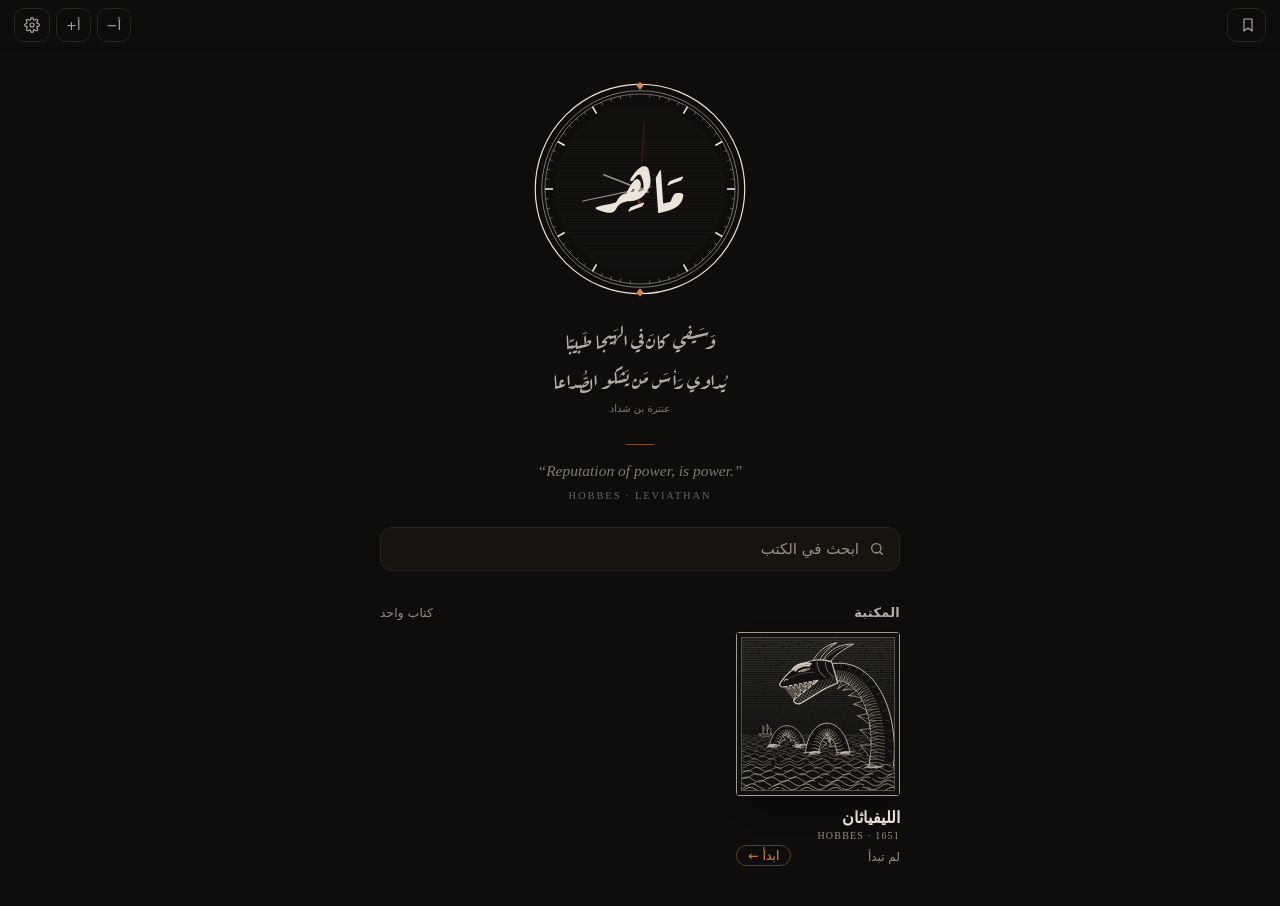
==== commit 3f978a20: "Hub: remove sword card; Antarah's verse now opens the gym Co-Authored-By: Claude Sonnet 5.5 <noreply" ====
--- a/index.html
+++ b/index.html
@@ -24,7 +24,7 @@
 .seal .hands{pointer-events:none;opacity:.6}
 .seal .hands g{transform-origin:100px 100px;transform-box:view-box}
 .seal h1{position:relative;font-family:"Aref Ruqaa",var(--serif);font-weight:700;font-size:min(16vw,62px);line-height:1;color:var(--ink);padding-bottom:.18em;letter-spacing:0}
-.verse{margin-top:22px;font-family:"Aref Ruqaa",var(--serif);font-size:21px;line-height:1.9;color:var(--soft);display:flex;flex-direction:column;align-items:center}
+.verse{text-decoration:none;cursor:pointer;-webkit-user-select:none;user-select:none;margin-top:22px;font-family:"Aref Ruqaa",var(--serif);font-size:21px;line-height:1.9;color:var(--soft);display:flex;flex-direction:column;align-items:center}
 
 .poet{font-size:10px;color:var(--mute);margin-top:4px;opacity:.85}
 header h1{font-family:var(--serif);font-weight:700;font-size:34px;line-height:1.5;text-align:right;color:var(--ink)}
@@ -65,16 +65,6 @@
 .bk .row{display:flex;align-items:center;justify-content:space-between;margin-top:4px;gap:8px}
 .cont{font:inherit;font-size:12.5px;color:var(--cu);background:transparent;border:1px solid color-mix(in srgb,var(--cu) 40%,transparent);border-radius:99px;padding:2px 11px;text-decoration:none;white-space:nowrap}
 .cont:active{background:color-mix(in srgb,var(--cu) 14%,transparent)}
-/* field card */
-.fld{display:flex;gap:16px;align-items:stretch;padding:14px;border-radius:16px;background:var(--card);border:1px solid var(--line);text-decoration:none;color:inherit;transition:transform .15s}
-.fld:active{transform:scale(.99)}
-.fld .pl{width:104px;flex:none}
-.fld .tx{flex:1;min-width:0;display:flex;flex-direction:column}
-.fld h2{font-family:var(--serif);font-size:21px;font-weight:700;line-height:1.35}
-.fld .qt{font-size:13px;color:var(--soft);margin-top:auto}
-.fld .qt.al{color:var(--cu)}
-.fld .go{display:flex;justify-content:space-between;align-items:center;margin-top:10px;font-size:13px;color:var(--cu)}
-.fld .go span{color:var(--mute);font-size:12px}
 /* favourites view */
 #favs{display:none}
 html.vf #favs{display:block}html.vf #lib{display:none}
@@ -92,7 +82,7 @@
 #res .k{font-size:11.5px;color:var(--cu)}
 #res p{font-family:var(--serif);font-size:15px;line-height:1.85;color:var(--soft);margin-top:2px}
 #res mark{background:color-mix(in srgb,var(--cu) 30%,transparent);color:var(--ink);border-radius:3px;padding:0 1px}
-html.srch #nowwrap,html.srch #lib .lab,html.srch #shelf,html.srch #fieldwrap{display:none}
+html.srch #nowwrap,html.srch #lib .lab,html.srch #shelf
 html.nomo .in{animation:none;opacity:1;transform:none}
 .bk .st.on{color:var(--cu)}
 .bk.soon .pl{opacity:.5;filter:grayscale(.3)}
@@ -127,13 +117,13 @@
 <path d="M-49,-6 c1.5,-1 3,-1 4,0" stroke="#d8cdb9" stroke-width=".9" fill="none"/>
 <path d="M-12,-15 C-14,-8 -12,-2 -8,2 M-4,-13 C-6,-6 -4,0 0,4" stroke="#d8cdb9" stroke-width=".45" fill="none"/>
 <path d="M-50,-4 C-40,-9 -30,-9 -18,-6" stroke="#d8cdb9" stroke-width=".4" fill="none" opacity=".6"/>
-</g></g><rect x="7" y="7" width="186" height="186" fill="none" stroke="#d8cdb9" stroke-width=".5" opacity=".8"/></svg></template><template id="e-field"><svg><defs><clipPath id="fr-swd"><rect x="7" y="7" width="186" height="186"/></clipPath></defs><rect x="0.5" y="0.5" width="199" height="199" fill="#12110f" stroke="#d8cdb9" stroke-width="1" opacity=".9"/><g clip-path="url(#fr-swd)"><path d="M0.0,0.0H59.6" stroke="#d8cdb9" stroke-width="0.45" opacity="0.34"/><path d="M60.4,0.0H90.9" stroke="#d8cdb9" stroke-width="0.45" opacity="0.34"/><path d="M92.9,0.0H116.9" stroke="#d8cdb9" stroke-width="0.45" opacity="0.34"/><path d="M118.1,0.0H165.1" stroke="#d8cdb9" stroke-width="0.45" opacity="0.34"/><path d="M166.6,0.0H192.2" stroke="#d8cdb9" stroke-width="0.45" opacity="0.34"/><path d="M193.8,0.0H200.0" stroke="#d8cdb9" stroke-width="0.45" opacity="0.34"/><path d="M0.0,2.3H19.5" stroke="#d8cdb9" stroke-width="0.45" opacity="0.34"/><path d="M21.9,2.3H48.8" stroke="#d8cdb9" stroke-width="0.45" opacity="0.34"/><path d="M50.9,2.3H95.3" stroke="#d8cdb9" stroke-width="0.45" opacity="0.34"/><path d="M97.3,2.3H124.9" stroke="#d8cdb9" stroke-width="0.45" opacity="0.34"/><path d="M125.7,2.3H148.2" stroke="#d8cdb9" stroke-width="0.45" opacity="0.34"/><path d="M150.1,2.3H195.9" stroke="#d8cdb9" stroke-width="0.45" opacity="0.34"/><path d="M196.4,2.3H200.0" stroke="#d8cdb9" stroke-width="0.45" opacity="0.34"/><path d="M0.0,4.6H28.4" stroke="#d8cdb9" stroke-width="0.45" opacity="0.34"/><path d="M29.8,4.6H70.6" stroke="#d8cdb9" stroke-width="0.45" opacity="0.34"/><path d="M72.3,4.6H94.3" stroke="#d8cdb9" stroke-width="0.45" opacity="0.34"/><path d="M96.4,4.6H165.5" stroke="#d8cdb9" stroke-width="0.45" opacity="0.34"/><path d="M167.3,4.6H200.0" stroke="#d8cdb9" stroke-width="0.45" opacity="0.34"/><path d="M0.0,6.9H22.9" stroke="#d8cdb9" stroke-width="0.45" opacity="0.34"/><path d="M24.1,6.9H46.2" stroke="#d8cdb9" stroke-width="0.45" opacity="0.34"/><path d="M48.2,6.9H94.1" stroke="#d8cdb9" stroke-width="0.45" opacity="0.34"/><path d="M94.4,6.9H135.5" stroke="#d8cdb9" stroke-width="0.45" opacity="0.34"/><path d="M137.5,6.9H184.2" stroke="#d8cdb9" stroke-width="0.45" opacity="0.34"/><path d="M184.5,6.9H200.0" stroke="#d8cdb9" stroke-width="0.45" opacity="0.34"/><path d="M0.0,9.2H61.8" stroke="#d8cdb9" stroke-width="0.45" opacity="0.33"/><path d="M64.3,9.2H121.3" stroke="#d8cdb9" stroke-width="0.45" opacity="0.33"/><path d="M123.7,9.2H169.3" stroke="#d8cdb9" stroke-width="0.45" opacity="0.33"/><path d="M169.9,9.2H200.0" stroke="#d8cdb9" stroke-width="0.45" opacity="0.33"/><path d="M0.0,11.5H58.0" stroke="#d8cdb9" stroke-width="0.45" opacity="0.33"/><path d="M58.9,11.5H126.2" stroke="#d8cdb9" stroke-width="0.45" opacity="0.33"/><path d="M126.3,11.5H170.0" stroke="#d8cdb9" stroke-width="0.45" opacity="0.33"/><path d="M170.1,11.5H200.0" stroke="#d8cdb9" stroke-width="0.45" opacity="0.33"/><path d="M0.0,13.8H24.1" stroke="#d8cdb9" stroke-width="0.45" opacity="0.33"/><path d="M26.6,13.8H91.7" stroke="#d8cdb9" stroke-width="0.45" opacity="0.33"/><path d="M93.4,13.8H114.3" stroke="#d8cdb9" stroke-width="0.45" opacity="0.33"/><path d="M115.5,13.8H169.5" stroke="#d8cdb9" stroke-width="0.45" opacity="0.33"/><path d="M169.7,13.8H200.0" stroke="#d8cdb9" stroke-width="0.45" opacity="0.33"/><path d="M0.0,16.1H61.9" stroke="#d8cdb9" stroke-width="0.45" opacity="0.33"/><path d="M64.2,16.1H130.2" stroke="#d8cdb9" stroke-width="0.45" opacity="0.33"/><path d="M132.1,16.1H180.0" stroke="#d8cdb9" stroke-width="0.45" opacity="0.33"/><path d="M180.1,16.1H200.0" stroke="#d8cdb9" stroke-width="0.45" opacity="0.33"/><path d="M0.0,18.4H57.3" stroke="#d8cdb9" stroke-width="0.45" opacity="0.33"/><path d="M57.4,18.4H75.8" stroke="#d8cdb9" stroke-width="0.45" opacity="0.33"/><path d="M76.0,18.4H142.1" stroke="#d8cdb9" stroke-width="0.45" opacity="0.33"/><path d="M142.4,18.4H180.7" stroke="#d8cdb9" stroke-width="0.45" opacity="0.33"/><path d="M181.9,18.4H200.0" stroke="#d8cdb9" stroke-width="0.45" opacity="0.33"/><path d="M0.0,20.7H31.6" stroke="#d8cdb9" stroke-width="0.45" opacity="0.33"/><path d="M33.5,20.7H56.0" stroke="#d8cdb9" stroke-width="0.45" opacity="0.33"/><path d="M56.4,20.7H75.7" stroke="#d8cdb9" stroke-width="0.45" opacity="0.33"/><path d="M78.1,20.7H108.2" stroke="#d8cdb9" stroke-width="0.45" opacity="0.33"/><path d="M109.5,20.7H147.2" stroke="#d8cdb9" stroke-width="0.45" opacity="0.33"/><path d="M149.7,20.7H200.0" stroke="#d8cdb9" stroke-width="0.45" opacity="0.33"/><path d="M0.0,23.0H43.5" stroke="#d8cdb9" stroke-width="0.45" opacity="0.32"/><path d="M44.1,23.0H105.8" stroke="#d8cdb9" stroke-width="0.45" opacity="0.32"/><path d="M106.0,23.0H156.4" stroke="#d8cdb9" stroke-width="0.45" opacity="0.32"/><path d="M157.1,23.0H189.5" stroke="#d8cdb9" stroke-width="0.45" opacity="0.32"/><path d="M190.6,23.0H200.0" stroke="#d8cdb9" stroke-width="0.45" opacity="0.32"/><path d="M0.0,25.3H21.7" stroke="#d8cdb9" stroke-width="0.45" opacity="0.32"/><path d="M21.7,25.3H47.1" stroke="#d8cdb9" stroke-width="0.45" opacity="0.32"/><path d="M47.3,25.3H111.0" stroke="#d8cdb9" stroke-width="0.45" opacity="0.32"/><path d="M112.2,25.3H165.5" stroke="#d8cdb9" stroke-width="0.45" opacity="0.32"/><path d="M167.5,25.3H194.1" stroke="#d8cdb9" stroke-width="0.45" opacity="0.32"/><path d="M196.5,25.3H200.0" stroke="#d8cdb9" stroke-width="0.45" opacity="0.32"/><path d="M0.0,27.6H43.4" stroke="#d8cdb9" stroke-width="0.45" opacity="0.32"/><path d="M45.1,27.6H103.1" stroke="#d8cdb9" stroke-width="0.45" opacity="0.32"/><path d="M103.6,27.6H164.6" stroke="#d8cdb9" stroke-width="0.45" opacity="0.32"/><path d="M165.7,27.6H196.8" stroke="#d8cdb9" stroke-width="0.45" opacity="0.32"/><path d="M198.9,27.6H200.0" stroke="#d8cdb9" stroke-width="0.45" opacity="0.32"/><path d="M0.0,29.9H34.8" stroke="#d8cdb9" stroke-width="0.45" opacity="0.32"/><path d="M37.1,29.9H95.5" stroke="#d8cdb9" stroke-width="0.45" opacity="0.32"/><path d="M97.9,29.9H155.1" stroke="#d8cdb9" stroke-width="0.45" opacity="0.32"/><path d="M157.6,29.9H200.0" stroke="#d8cdb9" stroke-width="0.45" opacity="0.32"/><path d="M0.0,32.2H58.6" stroke="#d8cdb9" stroke-width="0.45" opacity="0.32"/><path d="M59.9,32.2H104.2" stroke="#d8cdb9" stroke-width="0.45" opacity="0.32"/><path d="M105.2,32.2H168.3" stroke="#d8cdb9" stroke-width="0.45" opacity="0.32"/><path d="M169.3,32.2H200.0" stroke="#d8cdb9" stroke-width="0.45" opacity="0.32"/><path d="M0.0,34.5H54.8" stroke="#d8cdb9" stroke-width="0.45" opacity="0.32"/><path d="M55.5,34.5H77.6" stroke="#d8cdb9" stroke-width="0.45" opacity="0.32"/><path d="M79.3,34.5H104.9" stroke="#d8cdb9" stroke-width="0.45" opacity="0.32"/><path d="M105.8,34.5H164.4" stroke="#d8cdb9" stroke-width="0.45" opacity="0.32"/><path d="M164.5,34.5H200.0" stroke="#d8cdb9" stroke-width="0.45" opacity="0.32"/><path d="M0.0,36.8H47.2" stroke="#d8cdb9" stroke-width="0.45" opacity="0.31"/><path d="M48.9,36.8H69.8" stroke="#d8cdb9" stroke-width="0.45" opacity="0.31"/><path d="M69.9,36.8H125.4" stroke="#d8cdb9" stroke-width="0.45" opacity="0.31"/><path d="M126.8,36.8H178.1" stroke="#d8cdb9" stroke-width="0.45" opacity="0.31"/><path d="M180.1,36.8H200.0" stroke="#d8cdb9" stroke-width="0.45" opacity="0.31"/><path d="M0.0,39.1H68.4" stroke="#d8cdb9" stroke-width="0.45" opacity="0.31"/><path d="M68.5,39.1H113.3" stroke="#d8cdb9" stroke-width="0.45" opacity="0.31"/><path d="M114.9,39.1H182.6" stroke="#d8cdb9" stroke-width="0.45" opacity="0.31"/><path d="M182.8,39.1H200.0" stroke="#d8cdb9" stroke-width="0.45" opacity="0.31"/><path d="M0.0,41.4H41.6" stroke="#d8cdb9" stroke-width="0.45" opacity="0.31"/><path d="M43.1,41.4H105.3" stroke="#d8cdb9" stroke-width="0.45" opacity="0.31"/><path d="M105.4,41.4H162.3" stroke="#d8cdb9" stroke-width="0.45" opacity="0.31"/><path d="M162.7,41.4H200.0" stroke="#d8cdb9" stroke-width="0.45" opacity="0.31"/><path d="M0.0,43.7H62.2" stroke="#d8cdb9" stroke-width="0.45" opacity="0.31"/><path d="M62.4,43.7H80.7" stroke="#d8cdb9" stroke-width="0.45" opacity="0.31"/><path d="M80.7,43.7H139.3" stroke="#d8cdb9" stroke-width="0.45" opacity="0.31"/><path d="M139.4,43.7H198.3" stroke="#d8cdb9" stroke-width="0.45" opacity="0.31"/><path d="M0.0,46.0H60.5" stroke="#d8cdb9" stroke-width="0.45" opacity="0.31"/><path d="M62.9,46.0H113.8" stroke="#d8cdb9" stroke-width="0.45" opacity="0.31"/><path d="M115.8,46.0H162.1" stroke="#d8cdb9" stroke-width="0.45" opacity="0.31"/><path d="M163.7,46.0H185.4" stroke="#d8cdb9" stroke-width="0.45" opacity="0.31"/><path d="M186.7,46.0H200.0" stroke="#d8cdb9" stroke-width="0.45" opacity="0.31"/><path d="M0.0,48.3H55.2" stroke="#d8cdb9" stroke-width="0.45" opacity="0.31"/><path d="M55.6,48.3H98.7" stroke="#d8cdb9" stroke-width="0.45" opacity="0.31"/><path d="M100.0,48.3H158.0" stroke="#d8cdb9" stroke-width="0.45" opacity="0.31"/><path d="M158.8,48.3H200.0" stroke="#d8cdb9" stroke-width="0.45" opacity="0.31"/><path d="M0.0,50.6H48.0" stroke="#d8cdb9" stroke-width="0.45" opacity="0.30"/><path d="M50.4,50.6H88.5" stroke="#d8cdb9" stroke-width="0.45" opacity="0.30"/><path d="M90.1,50.6H137.1" stroke="#d8cdb9" stroke-width="0.45" opacity="0.30"/><path d="M137.6,50.6H191.8" stroke="#d8cdb9" stroke-width="0.45" opacity="0.30"/><path d="M192.3,50.6H200.0" stroke="#d8cdb9" stroke-width="0.45" opacity="0.30"/><path d="M0.0,52.9H33.9" stroke="#d8cdb9" stroke-width="0.45" opacity="0.30"/><path d="M35.6,52.9H71.3" stroke="#d8cdb9" stroke-width="0.45" opacity="0.30"/><path d="M72.9,52.9H100.8" stroke="#d8cdb9" stroke-width="0.45" opacity="0.30"/><path d="M102.1,52.9H160.9" stroke="#d8cdb9" stroke-width="0.45" opacity="0.30"/><path d="M161.4,52.9H197.9" stroke="#d8cdb9" stroke-width="0.45" opacity="0.30"/><path d="M198.4,52.9H200.0" stroke="#d8cdb9" stroke-width="0.45" opacity="0.30"/><path d="M0.0,55.2H61.2" stroke="#d8cdb9" stroke-width="0.45" opacity="0.30"/><path d="M62.5,55.2H103.8" stroke="#d8cdb9" stroke-width="0.45" opacity="0.30"/><path d="M104.5,55.2H135.0" stroke="#d8cdb9" stroke-width="0.45" opacity="0.30"/><path d="M137.3,55.2H180.3" stroke="#d8cdb9" stroke-width="0.45" opacity="0.30"/><path d="M182.0,55.2H200.0" stroke="#d8cdb9" stroke-width="0.45" opacity="0.30"/><path d="M0.0,57.5H18.5" stroke="#d8cdb9" stroke-width="0.45" opacity="0.30"/><path d="M19.2,57.5H59.0" stroke="#d8cdb9" stroke-width="0.45" opacity="0.30"/><path d="M60.3,57.5H110.4" stroke="#d8cdb9" stroke-width="0.45" opacity="0.30"/><path d="M112.1,57.5H175.7" stroke="#d8cdb9" stroke-width="0.45" opacity="0.30"/><path d="M177.7,57.5H200.0" stroke="#d8cdb9" stroke-width="0.45" opacity="0.30"/><path d="M0.0,59.8H46.2" stroke="#d8cdb9" stroke-width="0.45" opacity="0.30"/><path d="M47.4,59.8H112.9" stroke="#d8cdb9" stroke-width="0.45" opacity="0.30"/><path d="M115.2,59.8H153.3" stroke="#d8cdb9" stroke-width="0.45" opacity="0.30"/><path d="M155.4,59.8H195.8" stroke="#d8cdb9" stroke-width="0.45" opacity="0.30"/><path d="M197.6,59.8H200.0" stroke="#d8cdb9" stroke-width="0.45" opacity="0.30"/><path d="M0.0,62.1H67.2" stroke="#d8cdb9" stroke-width="0.45" opacity="0.30"/><path d="M68.3,62.1H131.6" stroke="#d8cdb9" stroke-width="0.45" opacity="0.30"/><path d="M133.3,62.1H152.4" stroke="#d8cdb9" stroke-width="0.45" opacity="0.30"/><path d="M152.6,62.1H187.8" stroke="#d8cdb9" stroke-width="0.45" opacity="0.30"/><path d="M190.2,62.1H200.0" stroke="#d8cdb9" stroke-width="0.45" opacity="0.30"/><path d="M0.0,64.4H62.7" stroke="#d8cdb9" stroke-width="0.45" opacity="0.29"/><path d="M63.6,64.4H89.2" stroke="#d8cdb9" stroke-width="0.45" opacity="0.29"/><path d="M90.3,64.4H155.5" stroke="#d8cdb9" stroke-width="0.45" opacity="0.29"/><path d="M155.9,64.4H199.6" stroke="#d8cdb9" stroke-width="0.45" opacity="0.29"/><path d="M0.0,66.7H36.6" stroke="#d8cdb9" stroke-width="0.45" opacity="0.29"/><path d="M36.8,66.7H102.0" stroke="#d8cdb9" stroke-width="0.45" opacity="0.29"/><path d="M102.6,66.7H161.7" stroke="#d8cdb9" stroke-width="0.45" opacity="0.29"/><path d="M162.1,66.7H200.0" stroke="#d8cdb9" stroke-width="0.45" opacity="0.29"/><path d="M0.0,69.0H48.6" stroke="#d8cdb9" stroke-width="0.45" opacity="0.29"/><path d="M49.9,69.0H90.3" stroke="#d8cdb9" stroke-width="0.45" opacity="0.29"/><path d="M90.8,69.0H142.0" stroke="#d8cdb9" stroke-width="0.45" opacity="0.29"/><path d="M142.1,69.0H200.0" stroke="#d8cdb9" stroke-width="0.45" opacity="0.29"/><path d="M0.0,71.3H49.8" stroke="#d8cdb9" stroke-width="0.45" opacity="0.29"/><path d="M50.8,71.3H70.0" stroke="#d8cdb9" stroke-width="0.45" opacity="0.29"/><path d="M70.0,71.3H125.8" stroke="#d8cdb9" stroke-width="0.45" opacity="0.29"/><path d="M127.0,71.3H159.4" stroke="#d8cdb9" stroke-width="0.45" opacity="0.29"/><path d="M160.8,71.3H200.0" stroke="#d8cdb9" stroke-width="0.45" opacity="0.29"/><path d="M0.0,73.6H45.0" stroke="#d8cdb9" stroke-width="0.45" opacity="0.29"/><path d="M46.4,73.6H109.8" stroke="#d8cdb9" stroke-width="0.45" opacity="0.29"/><path d="M109.9,73.6H162.4" stroke="#d8cdb9" stroke-width="0.45" opacity="0.29"/><path d="M163.8,73.6H200.0" stroke="#d8cdb9" stroke-width="0.45" opacity="0.29"/><path d="M0.0,75.9H61.1" stroke="#d8cdb9" stroke-width="0.45" opacity="0.29"/><path d="M63.1,75.9H95.5" stroke="#d8cdb9" stroke-width="0.45" opacity="0.29"/><path d="M97.9,75.9H118.6" stroke="#d8cdb9" stroke-width="0.45" opacity="0.29"/><path d="M120.0,75.9H142.5" stroke="#d8cdb9" stroke-width="0.45" opacity="0.29"/><path d="M142.9,75.9H194.1" stroke="#d8cdb9" stroke-width="0.45" opacity="0.29"/><path d="M195.9,75.9H200.0" stroke="#d8cdb9" stroke-width="0.45" opacity="0.29"/><path d="M0.0,78.2H46.3" stroke="#d8cdb9" stroke-width="0.45" opacity="0.29"/><path d="M47.5,78.2H85.4" stroke="#d8cdb9" stroke-width="0.45" opacity="0.29"/><path d="M86.4,78.2H128.5" stroke="#d8cdb9" stroke-width="0.45" opacity="0.29"/><path d="M129.4,78.2H153.8" stroke="#d8cdb9" stroke-width="0.45" opacity="0.29"/><path d="M155.0,78.2H187.8" stroke="#d8cdb9" stroke-width="0.45" opacity="0.29"/><path d="M189.7,78.2H200.0" stroke="#d8cdb9" stroke-width="0.45" opacity="0.29"/><path d="M0.0,80.5H35.1" stroke="#d8cdb9" stroke-width="0.45" opacity="0.28"/><path d="M36.3,80.5H92.8" stroke="#d8cdb9" stroke-width="0.45" opacity="0.28"/><path d="M93.3,80.5H152.9" stroke="#d8cdb9" stroke-width="0.45" opacity="0.28"/><path d="M153.0,80.5H200.0" stroke="#d8cdb9" stroke-width="0.45" opacity="0.28"/><path d="M0.0,82.8H58.2" stroke="#d8cdb9" stroke-width="0.45" opacity="0.28"/><path d="M59.7,82.8H121.9" stroke="#d8cdb9" stroke-width="0.45" opacity="0.28"/><path d="M122.9,82.8H145.7" stroke="#d8cdb9" stroke-width="0.45" opacity="0.28"/><path d="M146.2,82.8H200.0" stroke="#d8cdb9" stroke-width="0.45" opacity="0.28"/><path d="M0.0,85.1H29.9" stroke="#d8cdb9" stroke-width="0.45" opacity="0.28"/><path d="M31.1,85.1H89.7" stroke="#d8cdb9" stroke-width="0.45" opacity="0.28"/><path d="M90.4,85.1H120.7" stroke="#d8cdb9" stroke-width="0.45" opacity="0.28"/><path d="M122.6,85.1H146.7" stroke="#d8cdb9" stroke-width="0.45" opacity="0.28"/><path d="M147.5,85.1H196.4" stroke="#d8cdb9" stroke-width="0.45" opacity="0.28"/><path d="M197.7,85.1H200.0" stroke="#d8cdb9" stroke-width="0.45" opacity="0.28"/><path d="M0.0,87.4H39.3" stroke="#d8cdb9" stroke-width="0.45" opacity="0.28"/><path d="M39.7,87.4H100.2" stroke="#d8cdb9" stroke-width="0.45" opacity="0.28"/><path d="M100.3,87.4H119.2" stroke="#d8cdb9" stroke-width="0.45" opacity="0.28"/><path d="M120.1,87.4H179.9" stroke="#d8cdb9" stroke-width="0.45" opacity="0.28"/><path d="M180.6,87.4H200.0" stroke="#d8cdb9" stroke-width="0.45" opacity="0.28"/><path d="M0.0,89.7H32.5" stroke="#d8cdb9" stroke-width="0.45" opacity="0.28"/><path d="M34.9,89.7H97.6" stroke="#d8cdb9" stroke-width="0.45" opacity="0.28"/><path d="M97.8,89.7H165.5" stroke="#d8cdb9" stroke-width="0.45" opacity="0.28"/><path d="M166.7,89.7H191.7" stroke="#d8cdb9" stroke-width="0.45" opacity="0.28"/><path d="M192.7,89.7H200.0" stroke="#d8cdb9" stroke-width="0.45" opacity="0.28"/><path d="M0.0,92.0H57.6" stroke="#d8cdb9" stroke-width="0.45" opacity="0.28"/><path d="M60.0,92.0H125.6" stroke="#d8cdb9" stroke-width="0.45" opacity="0.28"/><path d="M127.5,92.0H193.5" stroke="#d8cdb9" stroke-width="0.45" opacity="0.28"/><path d="M193.8,92.0H200.0" stroke="#d8cdb9" stroke-width="0.45" opacity="0.28"/><path d="M0.0,94.3H45.1" stroke="#d8cdb9" stroke-width="0.45" opacity="0.27"/><path d="M45.2,94.3H78.2" stroke="#d8cdb9" stroke-width="0.45" opacity="0.27"/><path d="M79.4,94.3H118.8" stroke="#d8cdb9" stroke-width="0.45" opacity="0.27"/><path d="M120.6,94.3H147.7" stroke="#d8cdb9" stroke-width="0.45" opacity="0.27"/><path d="M147.7,94.3H199.9" stroke="#d8cdb9" stroke-width="0.45" opacity="0.27"/><path d="M0.0,96.6H43.1" stroke="#d8cdb9" stroke-width="0.45" opacity="0.27"/><path d="M44.8,96.6H99.8" stroke="#d8cdb9" stroke-width="0.45" opacity="0.27"/><path d="M101.4,96.6H160.7" stroke="#d8cdb9" stroke-width="0.45" opacity="0.27"/><path d="M160.8,96.6H200.0" stroke="#d8cdb9" stroke-width="0.45" opacity="0.27"/><path d="M0.0,98.9H38.1" stroke="#d8cdb9" stroke-width="0.45" opacity="0.27"/><path d="M40.1,98.9H64.8" stroke="#d8cdb9" stroke-width="0.45" opacity="0.27"/><path d="M67.1,98.9H127.4" stroke="#d8cdb9" stroke-width="0.45" opacity="0.27"/><path d="M129.4,98.9H195.2" stroke="#d8cdb9" stroke-width="0.45" opacity="0.27"/><path d="M195.8,98.9H200.0" stroke="#d8cdb9" stroke-width="0.45" opacity="0.27"/><path d="M0.0,101.2H46.3" stroke="#d8cdb9" stroke-width="0.45" opacity="0.27"/><path d="M48.0,101.2H71.4" stroke="#d8cdb9" stroke-width="0.45" opacity="0.27"/><path d="M73.1,101.2H92.4" stroke="#d8cdb9" stroke-width="0.45" opacity="0.27"/><path d="M93.7,101.2H113.1" stroke="#d8cdb9" stroke-width="0.45" opacity="0.27"/><path d="M113.9,101.2H137.6" stroke="#d8cdb9" stroke-width="0.45" opacity="0.27"/><path d="M138.3,101.2H163.0" stroke="#d8cdb9" stroke-width="0.45" opacity="0.27"/><path d="M164.7,101.2H200.0" stroke="#d8cdb9" stroke-width="0.45" opacity="0.27"/><path d="M0.0,103.5H60.2" stroke="#d8cdb9" stroke-width="0.45" opacity="0.27"/><path d="M61.9,103.5H111.3" stroke="#d8cdb9" stroke-width="0.45" opacity="0.27"/><path d="M112.6,103.5H170.7" stroke="#d8cdb9" stroke-width="0.45" opacity="0.27"/><path d="M171.8,103.5H200.0" stroke="#d8cdb9" stroke-width="0.45" opacity="0.27"/><path d="M0.0,105.8H19.3" stroke="#d8cdb9" stroke-width="0.45" opacity="0.27"/><path d="M19.8,105.8H70.2" stroke="#d8cdb9" stroke-width="0.45" opacity="0.27"/><path d="M71.1,105.8H111.3" stroke="#d8cdb9" stroke-width="0.45" opacity="0.27"/><path d="M111.6,105.8H137.6" stroke="#d8cdb9" stroke-width="0.45" opacity="0.27"/><path d="M139.7,105.8H199.4" stroke="#d8cdb9" stroke-width="0.45" opacity="0.27"/><path d="M0.0,108.1H65.6" stroke="#d8cdb9" stroke-width="0.45" opacity="0.26"/><path d="M67.0,108.1H124.0" stroke="#d8cdb9" stroke-width="0.45" opacity="0.26"/><path d="M124.3,108.1H192.1" stroke="#d8cdb9" stroke-width="0.45" opacity="0.26"/><path d="M193.2,108.1H200.0" stroke="#d8cdb9" stroke-width="0.45" opacity="0.26"/><path d="M0.0,110.4H21.3" stroke="#d8cdb9" stroke-width="0.45" opacity="0.26"/><path d="M21.3,110.4H79.7" stroke="#d8cdb9" stroke-width="0.45" opacity="0.26"/><path d="M81.7,110.4H113.6" stroke="#d8cdb9" stroke-width="0.45" opacity="0.26"/><path d="M114.4,110.4H179.8" stroke="#d8cdb9" stroke-width="0.45" opacity="0.26"/><path d="M180.4,110.4H200.0" stroke="#d8cdb9" stroke-width="0.45" opacity="0.26"/><path d="M0.0,112.7H39.3" stroke="#d8cdb9" stroke-width="0.45" opacity="0.26"/><path d="M40.4,112.7H79.4" stroke="#d8cdb9" stroke-width="0.45" opacity="0.26"/><path d="M80.3,112.7H134.9" stroke="#d8cdb9" stroke-width="0.45" opacity="0.26"/><path d="M136.6,112.7H200.0" stroke="#d8cdb9" stroke-width="0.45" opacity="0.26"/><path d="M0.0,115.0H34.1" stroke="#d8cdb9" stroke-width="0.45" opacity="0.26"/><path d="M35.4,115.0H94.5" stroke="#d8cdb9" stroke-width="0.45" opacity="0.26"/><path d="M97.0,115.0H157.7" stroke="#d8cdb9" stroke-width="0.45" opacity="0.26"/><path d="M157.9,115.0H200.0" stroke="#d8cdb9" stroke-width="0.45" opacity="0.26"/><path d="M0.0,117.3H40.4" stroke="#d8cdb9" stroke-width="0.45" opacity="0.26"/><path d="M40.6,117.3H60.0" stroke="#d8cdb9" stroke-width="0.45" opacity="0.26"/><path d="M61.1,117.3H124.8" stroke="#d8cdb9" stroke-width="0.45" opacity="0.26"/><path d="M125.5,117.3H145.0" stroke="#d8cdb9" stroke-width="0.45" opacity="0.26"/><path d="M146.7,117.3H179.2" stroke="#d8cdb9" stroke-width="0.45" opacity="0.26"/><path d="M179.4,117.3H200.0" stroke="#d8cdb9" stroke-width="0.45" opacity="0.26"/><path d="M0.0,119.6H64.8" stroke="#d8cdb9" stroke-width="0.45" opacity="0.26"/><path d="M66.1,119.6H108.8" stroke="#d8cdb9" stroke-width="0.45" opacity="0.26"/><path d="M110.6,119.6H146.4" stroke="#d8cdb9" stroke-width="0.45" opacity="0.26"/><path d="M147.4,119.6H200.0" stroke="#d8cdb9" stroke-width="0.45" opacity="0.26"/><path d="M0.0,121.9H64.2" stroke="#d8cdb9" stroke-width="0.45" opacity="0.25"/><path d="M65.6,121.9H126.6" stroke="#d8cdb9" stroke-width="0.45" opacity="0.25"/><path d="M128.6,121.9H159.0" stroke="#d8cdb9" stroke-width="0.45" opacity="0.25"/><path d="M160.6,121.9H200.0" stroke="#d8cdb9" stroke-width="0.45" opacity="0.25"/><path d="M0.0,124.2H29.4" stroke="#d8cdb9" stroke-width="0.45" opacity="0.25"/><path d="M30.4,124.2H97.6" stroke="#d8cdb9" stroke-width="0.45" opacity="0.25"/><path d="M97.7,124.2H165.8" stroke="#d8cdb9" stroke-width="0.45" opacity="0.25"/><path d="M168.2,124.2H200.0" stroke="#d8cdb9" stroke-width="0.45" opacity="0.25"/><path d="M0.0,126.5H33.8" stroke="#d8cdb9" stroke-width="0.45" opacity="0.25"/><path d="M33.9,126.5H52.9" stroke="#d8cdb9" stroke-width="0.45" opacity="0.25"/><path d="M54.7,126.5H84.6" stroke="#d8cdb9" stroke-width="0.45" opacity="0.25"/><path d="M85.9,126.5H118.8" stroke="#d8cdb9" stroke-width="0.45" opacity="0.25"/><path d="M118.8,126.5H157.2" stroke="#d8cdb9" stroke-width="0.45" opacity="0.25"/><path d="M158.4,126.5H200.0" stroke="#d8cdb9" stroke-width="0.45" opacity="0.25"/><path d="M0.0,128.8H68.5" stroke="#d8cdb9" stroke-width="0.45" opacity="0.25"/><path d="M69.5,128.8H131.4" stroke="#d8cdb9" stroke-width="0.45" opacity="0.25"/><path d="M132.6,128.8H151.8" stroke="#d8cdb9" stroke-width="0.45" opacity="0.25"/><path d="M154.1,128.8H200.0" stroke="#d8cdb9" stroke-width="0.45" opacity="0.25"/><path d="M0.0,131.1H40.7" stroke="#d8cdb9" stroke-width="0.45" opacity="0.25"/><path d="M40.7,131.1H104.1" stroke="#d8cdb9" stroke-width="0.45" opacity="0.25"/><path d="M104.3,131.1H127.9" stroke="#d8cdb9" stroke-width="0.45" opacity="0.25"/><path d="M129.8,131.1H163.1" stroke="#d8cdb9" stroke-width="0.45" opacity="0.25"/><path d="M164.0,131.1H196.2" stroke="#d8cdb9" stroke-width="0.45" opacity="0.25"/><path d="M197.3,131.1H200.0" stroke="#d8cdb9" stroke-width="0.45" opacity="0.25"/><path d="M0.0,133.4H24.8" stroke="#d8cdb9" stroke-width="0.45" opacity="0.25"/><path d="M26.2,133.4H62.5" stroke="#d8cdb9" stroke-width="0.45" opacity="0.25"/><path d="M64.8,133.4H86.0" stroke="#d8cdb9" stroke-width="0.45" opacity="0.25"/><path d="M87.1,133.4H127.1" stroke="#d8cdb9" stroke-width="0.45" opacity="0.25"/><path d="M129.1,133.4H156.8" stroke="#d8cdb9" stroke-width="0.45" opacity="0.25"/><path d="M158.8,133.4H200.0" stroke="#d8cdb9" stroke-width="0.45" opacity="0.25"/><path d="M0.0,135.7H59.9" stroke="#d8cdb9" stroke-width="0.45" opacity="0.25"/><path d="M61.2,135.7H116.7" stroke="#d8cdb9" stroke-width="0.45" opacity="0.25"/><path d="M117.0,135.7H174.3" stroke="#d8cdb9" stroke-width="0.45" opacity="0.25"/><path d="M174.8,135.7H200.0" stroke="#d8cdb9" stroke-width="0.45" opacity="0.25"/><path d="M0.0,138.0H67.3" stroke="#d8cdb9" stroke-width="0.45" opacity="0.24"/><path d="M68.3,138.0H120.4" stroke="#d8cdb9" stroke-width="0.45" opacity="0.24"/><path d="M121.7,138.0H175.5" stroke="#d8cdb9" stroke-width="0.45" opacity="0.24"/><path d="M176.0,138.0H200.0" stroke="#d8cdb9" stroke-width="0.45" opacity="0.24"/><path d="M0.0,140.3H51.4" stroke="#d8cdb9" stroke-width="0.45" opacity="0.24"/><path d="M53.7,140.3H105.9" stroke="#d8cdb9" stroke-width="0.45" opacity="0.24"/><path d="M107.8,140.3H151.2" stroke="#d8cdb9" stroke-width="0.45" opacity="0.24"/><path d="M152.4,140.3H200.0" stroke="#d8cdb9" stroke-width="0.45" opacity="0.24"/><path d="M0.0,142.6H20.0" stroke="#d8cdb9" stroke-width="0.45" opacity="0.24"/><path d="M20.8,142.6H63.6" stroke="#d8cdb9" stroke-width="0.45" opacity="0.24"/><path d="M63.6,142.6H86.7" stroke="#d8cdb9" stroke-width="0.45" opacity="0.24"/><path d="M88.1,142.6H115.1" stroke="#d8cdb9" stroke-width="0.45" opacity="0.24"/><path d="M117.5,142.6H141.8" stroke="#d8cdb9" stroke-width="0.45" opacity="0.24"/><path d="M142.5,142.6H165.4" stroke="#d8cdb9" stroke-width="0.45" opacity="0.24"/><path d="M166.4,142.6H184.9" stroke="#d8cdb9" stroke-width="0.45" opacity="0.24"/><path d="M186.4,142.6H200.0" stroke="#d8cdb9" stroke-width="0.45" opacity="0.24"/><path d="M0.0,144.9H36.3" stroke="#d8cdb9" stroke-width="0.45" opacity="0.24"/><path d="M36.6,144.9H67.7" stroke="#d8cdb9" stroke-width="0.45" opacity="0.24"/><path d="M70.1,144.9H104.6" stroke="#d8cdb9" stroke-width="0.45" opacity="0.24"/><path d="M106.4,144.9H158.5" stroke="#d8cdb9" stroke-width="0.45" opacity="0.24"/><path d="M160.2,144.9H200.0" stroke="#d8cdb9" stroke-width="0.45" opacity="0.24"/><path d="M0.0,147.2H51.8" stroke="#d8cdb9" stroke-width="0.45" opacity="0.24"/><path d="M52.1,147.2H72.5" stroke="#d8cdb9" stroke-width="0.45" opacity="0.24"/><path d="M72.7,147.2H92.1" stroke="#d8cdb9" stroke-width="0.45" opacity="0.24"/><path d="M93.3,147.2H116.0" stroke="#d8cdb9" stroke-width="0.45" opacity="0.24"/><path d="M117.1,147.2H164.9" stroke="#d8cdb9" stroke-width="0.45" opacity="0.24"/><path d="M165.5,147.2H200.0" stroke="#d8cdb9" stroke-width="0.45" opacity="0.24"/><path d="M0.0,149.5H34.5" stroke="#d8cdb9" stroke-width="0.45" opacity="0.24"/><path d="M35.8,149.5H55.5" stroke="#d8cdb9" stroke-width="0.45" opacity="0.24"/><path d="M56.9,149.5H83.8" stroke="#d8cdb9" stroke-width="0.45" opacity="0.24"/><path d="M86.2,149.5H133.0" stroke="#d8cdb9" stroke-width="0.45" opacity="0.24"/><path d="M134.3,149.5H163.5" stroke="#d8cdb9" stroke-width="0.45" opacity="0.24"/><path d="M163.7,149.5H189.9" stroke="#d8cdb9" stroke-width="0.45" opacity="0.24"/><path d="M190.8,149.5H200.0" stroke="#d8cdb9" stroke-width="0.45" opacity="0.24"/><path d="M0.0,151.8H33.5" stroke="#d8cdb9" stroke-width="0.45" opacity="0.23"/><path d="M34.6,151.8H72.5" stroke="#d8cdb9" stroke-width="0.45" opacity="0.23"/><path d="M73.4,151.8H100.7" stroke="#d8cdb9" stroke-width="0.45" opacity="0.23"/><path d="M102.4,151.8H163.8" stroke="#d8cdb9" stroke-width="0.45" opacity="0.23"/><path d="M165.2,151.8H195.2" stroke="#d8cdb9" stroke-width="0.45" opacity="0.23"/><path d="M197.2,151.8H200.0" stroke="#d8cdb9" stroke-width="0.45" opacity="0.23"/><path d="M0.0,154.1H40.7" stroke="#d8cdb9" stroke-width="0.45" opacity="0.23"/><path d="M41.2,154.1H110.1" stroke="#d8cdb9" stroke-width="0.45" opacity="0.23"/><path d="M110.2,154.1H144.9" stroke="#d8cdb9" stroke-width="0.45" opacity="0.23"/><path d="M146.6,154.1H166.9" stroke="#d8cdb9" stroke-width="0.45" opacity="0.23"/><path d="M168.8,154.1H186.8" stroke="#d8cdb9" stroke-width="0.45" opacity="0.23"/><path d="M187.3,154.1H200.0" stroke="#d8cdb9" stroke-width="0.45" opacity="0.23"/><path d="M0.0,156.4H63.2" stroke="#d8cdb9" stroke-width="0.45" opacity="0.23"/><path d="M63.6,156.4H101.5" stroke="#d8cdb9" stroke-width="0.45" opacity="0.23"/><path d="M102.2,156.4H154.1" stroke="#d8cdb9" stroke-width="0.45" opacity="0.23"/><path d="M155.7,156.4H182.5" stroke="#d8cdb9" stroke-width="0.45" opacity="0.23"/><path d="M183.2,156.4H200.0" stroke="#d8cdb9" stroke-width="0.45" opacity="0.23"/><path d="M0.0,158.7H42.9" stroke="#d8cdb9" stroke-width="0.45" opacity="0.23"/><path d="M44.5,158.7H104.4" stroke="#d8cdb9" stroke-width="0.45" opacity="0.23"/><path d="M106.1,158.7H168.4" stroke="#d8cdb9" stroke-width="0.45" opacity="0.23"/><path d="M169.3,158.7H200.0" stroke="#d8cdb9" stroke-width="0.45" opacity="0.23"/><path d="M0.0,161.0H28.7" stroke="#d8cdb9" stroke-width="0.45" opacity="0.23"/><path d="M28.8,161.0H91.3" stroke="#d8cdb9" stroke-width="0.45" opacity="0.23"/><path d="M91.7,161.0H134.2" stroke="#d8cdb9" stroke-width="0.45" opacity="0.23"/><path d="M135.0,161.0H167.6" stroke="#d8cdb9" stroke-width="0.45" opacity="0.23"/><path d="M167.9,161.0H200.0" stroke="#d8cdb9" stroke-width="0.45" opacity="0.23"/><path d="M0.0,163.3H45.5" stroke="#d8cdb9" stroke-width="0.45" opacity="0.23"/><path d="M47.2,163.3H110.8" stroke="#d8cdb9" stroke-width="0.45" opacity="0.23"/><path d="M112.1,163.3H158.6" stroke="#d8cdb9" stroke-width="0.45" opacity="0.23"/><path d="M159.0,163.3H196.6" stroke="#d8cdb9" stroke-width="0.45" opacity="0.23"/><path d="M197.4,163.3H200.0" stroke="#d8cdb9" stroke-width="0.45" opacity="0.23"/><path d="M0.0,165.6H42.6" stroke="#d8cdb9" stroke-width="0.45" opacity="0.22"/><path d="M43.2,165.6H107.6" stroke="#d8cdb9" stroke-width="0.45" opacity="0.22"/><path d="M108.0,165.6H155.9" stroke="#d8cdb9" stroke-width="0.45" opacity="0.22"/><path d="M156.7,165.6H200.0" stroke="#d8cdb9" stroke-width="0.45" opacity="0.22"/><path d="M0.0,167.9H58.4" stroke="#d8cdb9" stroke-width="0.45" opacity="0.22"/><path d="M59.1,167.9H97.7" stroke="#d8cdb9" stroke-width="0.45" opacity="0.22"/><path d="M99.2,167.9H165.6" stroke="#d8cdb9" stroke-width="0.45" opacity="0.22"/><path d="M167.0,167.9H200.0" stroke="#d8cdb9" stroke-width="0.45" opacity="0.22"/><path d="M0.0,170.2H26.5" stroke="#d8cdb9" stroke-width="0.45" opacity="0.22"/><path d="M27.0,170.2H89.5" stroke="#d8cdb9" stroke-width="0.45" opacity="0.22"/><path d="M89.5,170.2H149.8" stroke="#d8cdb9" stroke-width="0.45" opacity="0.22"/><path d="M150.6,170.2H200.0" stroke="#d8cdb9" stroke-width="0.45" opacity="0.22"/><path d="M0.0,172.5H65.6" stroke="#d8cdb9" stroke-width="0.45" opacity="0.22"/><path d="M66.5,172.5H93.1" stroke="#d8cdb9" stroke-width="0.45" opacity="0.22"/><path d="M94.0,172.5H142.9" stroke="#d8cdb9" stroke-width="0.45" opacity="0.22"/><path d="M143.3,172.5H194.6" stroke="#d8cdb9" stroke-width="0.45" opacity="0.22"/><path d="M196.7,172.5H200.0" stroke="#d8cdb9" stroke-width="0.45" opacity="0.22"/><path d="M0.0,174.8H35.5" stroke="#d8cdb9" stroke-width="0.45" opacity="0.22"/><path d="M36.9,174.8H103.1" stroke="#d8cdb9" stroke-width="0.45" opacity="0.22"/><path d="M104.7,174.8H171.6" stroke="#d8cdb9" stroke-width="0.45" opacity="0.22"/><path d="M173.5,174.8H200.0" stroke="#d8cdb9" stroke-width="0.45" opacity="0.22"/><path d="M0.0,177.1H44.5" stroke="#d8cdb9" stroke-width="0.45" opacity="0.22"/><path d="M45.1,177.1H96.2" stroke="#d8cdb9" stroke-width="0.45" opacity="0.22"/><path d="M98.3,177.1H119.2" stroke="#d8cdb9" stroke-width="0.45" opacity="0.22"/><path d="M121.2,177.1H160.7" stroke="#d8cdb9" stroke-width="0.45" opacity="0.22"/><path d="M161.2,177.1H184.4" stroke="#d8cdb9" stroke-width="0.45" opacity="0.22"/><path d="M186.3,177.1H200.0" stroke="#d8cdb9" stroke-width="0.45" opacity="0.22"/><path d="M0.0,179.4H30.3" stroke="#d8cdb9" stroke-width="0.45" opacity="0.21"/><path d="M30.4,179.4H63.0" stroke="#d8cdb9" stroke-width="0.45" opacity="0.21"/><path d="M63.4,179.4H103.1" stroke="#d8cdb9" stroke-width="0.45" opacity="0.21"/><path d="M103.3,179.4H121.8" stroke="#d8cdb9" stroke-width="0.45" opacity="0.21"/><path d="M123.5,179.4H190.5" stroke="#d8cdb9" stroke-width="0.45" opacity="0.21"/><path d="M192.3,179.4H200.0" stroke="#d8cdb9" stroke-width="0.45" opacity="0.21"/><path d="M0.0,181.7H61.5" stroke="#d8cdb9" stroke-width="0.45" opacity="0.21"/><path d="M63.9,181.7H101.9" stroke="#d8cdb9" stroke-width="0.45" opacity="0.21"/><path d="M103.2,181.7H152.7" stroke="#d8cdb9" stroke-width="0.45" opacity="0.21"/><path d="M155.2,181.7H200.0" stroke="#d8cdb9" stroke-width="0.45" opacity="0.21"/><path d="M0.0,184.0H19.2" stroke="#d8cdb9" stroke-width="0.45" opacity="0.21"/><path d="M20.7,184.0H77.8" stroke="#d8cdb9" stroke-width="0.45" opacity="0.21"/><path d="M78.0,184.0H142.3" stroke="#d8cdb9" stroke-width="0.45" opacity="0.21"/><path d="M142.5,184.0H196.3" stroke="#d8cdb9" stroke-width="0.45" opacity="0.21"/><path d="M198.3,184.0H200.0" stroke="#d8cdb9" stroke-width="0.45" opacity="0.21"/><path d="M0.0,186.3H44.1" stroke="#d8cdb9" stroke-width="0.45" opacity="0.21"/><path d="M44.3,186.3H98.9" stroke="#d8cdb9" stroke-width="0.45" opacity="0.21"/><path d="M101.3,186.3H167.8" stroke="#d8cdb9" stroke-width="0.45" opacity="0.21"/><path d="M167.9,186.3H192.3" stroke="#d8cdb9" stroke-width="0.45" opacity="0.21"/><path d="M194.8,186.3H200.0" stroke="#d8cdb9" stroke-width="0.45" opacity="0.21"/><path d="M0.0,188.6H57.9" stroke="#d8cdb9" stroke-width="0.45" opacity="0.21"/><path d="M58.9,188.6H109.6" stroke="#d8cdb9" stroke-width="0.45" opacity="0.21"/><path d="M111.8,188.6H153.1" stroke="#d8cdb9" stroke-width="0.45" opacity="0.21"/><path d="M154.1,188.6H186.8" stroke="#d8cdb9" stroke-width="0.45" opacity="0.21"/><path d="M187.9,188.6H200.0" stroke="#d8cdb9" stroke-width="0.45" opacity="0.21"/><path d="M0.0,190.9H25.5" stroke="#d8cdb9" stroke-width="0.45" opacity="0.21"/><path d="M26.0,190.9H50.4" stroke="#d8cdb9" stroke-width="0.45" opacity="0.21"/><path d="M50.8,190.9H90.9" stroke="#d8cdb9" stroke-width="0.45" opacity="0.21"/><path d="M92.8,190.9H131.3" stroke="#d8cdb9" stroke-width="0.45" opacity="0.21"/><path d="M133.0,190.9H177.0" stroke="#d8cdb9" stroke-width="0.45" opacity="0.21"/><path d="M178.3,190.9H200.0" stroke="#d8cdb9" stroke-width="0.45" opacity="0.21"/><path d="M0.0,193.2H52.0" stroke="#d8cdb9" stroke-width="0.45" opacity="0.20"/><path d="M52.7,193.2H87.1" stroke="#d8cdb9" stroke-width="0.45" opacity="0.20"/><path d="M88.6,193.2H158.1" stroke="#d8cdb9" stroke-width="0.45" opacity="0.20"/><path d="M158.2,193.2H191.8" stroke="#d8cdb9" stroke-width="0.45" opacity="0.20"/><path d="M194.1,193.2H200.0" stroke="#d8cdb9" stroke-width="0.45" opacity="0.20"/><path d="M0.0,195.5H30.2" stroke="#d8cdb9" stroke-width="0.45" opacity="0.20"/><path d="M30.6,195.5H85.1" stroke="#d8cdb9" stroke-width="0.45" opacity="0.20"/><path d="M87.3,195.5H138.9" stroke="#d8cdb9" stroke-width="0.45" opacity="0.20"/><path d="M140.6,195.5H173.7" stroke="#d8cdb9" stroke-width="0.45" opacity="0.20"/><path d="M175.9,195.5H200.0" stroke="#d8cdb9" stroke-width="0.45" opacity="0.20"/><path d="M0.0,197.8H49.4" stroke="#d8cdb9" stroke-width="0.45" opacity="0.20"/><path d="M49.8,197.8H111.1" stroke="#d8cdb9" stroke-width="0.45" opacity="0.20"/><path d="M112.1,197.8H175.4" stroke="#d8cdb9" stroke-width="0.45" opacity="0.20"/><path d="M177.0,197.8H200.0" stroke="#d8cdb9" stroke-width="0.45" opacity="0.20"/><path d="M30,176 C70,170 130,170 172,176" stroke="#d8cdb9" stroke-width=".6" fill="none" opacity=".5"/><path d="M78.1,147.5 L79.1,146.2 L80.1,144.9 L81.1,143.5 L82.2,142.2 L83.2,140.8 L84.3,139.5 L85.4,138.1 L86.4,136.7 L87.5,135.4 L88.6,134.0 L89.7,132.6 L90.8,131.1 L91.9,129.7 L93.0,128.3 L94.1,126.8 L95.2,125.4 L96.3,123.9 L97.5,122.4 L98.6,120.9 L99.7,119.4 L100.9,117.9 L102.0,116.4 L103.2,114.8 L104.3,113.3 L105.5,111.7 L106.6,110.2 L107.8,108.6 L109.0,107.0 L110.1,105.4 L111.3,103.8 L112.5,102.2 L113.7,100.6 L114.8,98.9 L116.0,97.3 L117.2,95.6 L118.4,94.0 L119.6,92.3 L120.8,90.6 L122.0,88.9 L123.2,87.2 L124.4,85.4 L125.6,83.7 L126.8,82.0 L128.0,80.2 L129.2,78.4 L130.4,76.7 L131.6,74.9 L132.8,73.1 L134.0,71.3 L135.2,69.4 L136.4,67.6 L137.6,65.8 L138.8,63.9 L140.0,62.0 L141.2,60.2 L142.4,58.3 L143.6,56.4 L144.8,54.5 L146.0,52.5 L147.2,50.6 L148.4,48.7 L149.6,46.7 L150.7,44.7 L151.9,42.8 L153.1,40.8 L154.3,38.8 L155.5,36.8 L156.7,34.7 L157.8,32.7 L159.0,30.7 L157.0,29.3 L155.6,31.2 L154.2,33.1 L152.8,35.0 L151.4,36.8 L150.0,38.6 L148.6,40.5 L147.2,42.3 L145.7,44.1 L144.3,45.8 L142.9,47.6 L141.5,49.4 L140.1,51.1 L138.7,52.8 L137.3,54.6 L135.9,56.3 L134.4,58.0 L133.0,59.6 L131.6,61.3 L130.2,63.0 L128.8,64.6 L127.4,66.3 L126.0,67.9 L124.6,69.5 L123.2,71.1 L121.7,72.7 L120.3,74.2 L118.9,75.8 L117.5,77.4 L116.1,78.9 L114.7,80.4 L113.3,81.9 L112.0,83.4 L110.6,84.9 L109.2,86.4 L107.8,87.9 L106.4,89.3 L105.0,90.8 L103.6,92.2 L102.3,93.6 L100.9,95.1 L99.5,96.5 L98.2,97.8 L96.8,99.2 L95.5,100.6 L94.1,102.0 L92.8,103.3 L91.4,104.6 L90.1,106.0 L88.7,107.3 L87.4,108.6 L86.1,109.9 L84.8,111.2 L83.4,112.4 L82.1,113.7 L80.8,114.9 L79.5,116.2 L78.2,117.4 L76.9,118.6 L75.7,119.8 L74.4,121.0 L73.1,122.2 L71.8,123.4 L70.6,124.6 L69.3,125.8 L68.1,126.9 L66.8,128.0 L65.6,129.2 L64.4,130.3 L63.2,131.4 L61.9,132.5Z" fill="#12110f" stroke="#d8cdb9" stroke-width="1.2"/><path d="M62.1,132.7Q66.1,133.1 66.8,137.0" stroke="#d8cdb9" stroke-width=".5" fill="none"/><path d="M62.1,132.7L67.2,137.4" stroke="#d8cdb9" stroke-width=".45" transform="rotate(14 62.1 132.7)"/><path d="M64.6,130.4Q68.5,130.8 69.2,134.6" stroke="#d8cdb9" stroke-width=".5" fill="none"/><path d="M67.1,128.1Q70.9,128.4 71.6,132.1" stroke="#d8cdb9" stroke-width=".5" fill="none"/><path d="M67.1,128.1L72.0,132.5" stroke="#d8cdb9" stroke-width=".45" transform="rotate(14 67.1 128.1)"/><path d="M69.7,125.7Q73.4,126.0 74.0,129.7" stroke="#d8cdb9" stroke-width=".5" fill="none"/><path d="M72.3,123.3Q75.9,123.6 76.5,127.1" stroke="#d8cdb9" stroke-width=".5" fill="none"/><path d="M72.3,123.3L76.9,127.5" stroke="#d8cdb9" stroke-width=".45" transform="rotate(14 72.3 123.3)"/><path d="M74.9,120.8Q78.4,121.1 79.0,124.6" stroke="#d8cdb9" stroke-width=".5" fill="none"/><path d="M77.5,118.3Q80.9,118.6 81.5,121.9" stroke="#d8cdb9" stroke-width=".5" fill="none"/><path d="M77.5,118.3L81.9,122.2" stroke="#d8cdb9" stroke-width=".45" transform="rotate(14 77.5 118.3)"/><path d="M80.2,115.8Q83.5,116.1 84.1,119.3" stroke="#d8cdb9" stroke-width=".5" fill="none"/><path d="M82.9,113.2Q86.0,113.5 86.6,116.6" stroke="#d8cdb9" stroke-width=".5" fill="none"/><path d="M82.9,113.2L87.0,116.9" stroke="#d8cdb9" stroke-width=".45" transform="rotate(14 82.9 113.2)"/><path d="M85.6,110.6Q88.6,110.8 89.2,113.8" stroke="#d8cdb9" stroke-width=".5" fill="none"/><path d="M88.3,107.9Q91.3,108.1 91.9,111.0" stroke="#d8cdb9" stroke-width=".5" fill="none"/><path d="M88.3,107.9L92.2,111.3" stroke="#d8cdb9" stroke-width=".45" transform="rotate(14 88.3 107.9)"/><path d="M91.1,105.2Q93.9,105.4 94.5,108.2" stroke="#d8cdb9" stroke-width=".5" fill="none"/><path d="M93.8,102.4Q96.6,102.6 97.1,105.3" stroke="#d8cdb9" stroke-width=".5" fill="none"/><path d="M93.8,102.4L97.4,105.6" stroke="#d8cdb9" stroke-width=".45" transform="rotate(14 93.8 102.4)"/><path d="M96.6,99.6Q99.2,99.8 99.8,102.4" stroke="#d8cdb9" stroke-width=".5" fill="none"/><path d="M99.4,96.8Q101.9,96.9 102.5,99.4" stroke="#d8cdb9" stroke-width=".5" fill="none"/><path d="M99.4,96.8L102.8,99.6" stroke="#d8cdb9" stroke-width=".45" transform="rotate(14 99.4 96.8)"/><path d="M102.2,93.9Q104.6,94.0 105.2,96.4" stroke="#d8cdb9" stroke-width=".5" fill="none"/><path d="M105.0,90.9Q107.4,91.0 107.9,93.3" stroke="#d8cdb9" stroke-width=".5" fill="none"/><path d="M105.0,90.9L108.1,93.5" stroke="#d8cdb9" stroke-width=".45" transform="rotate(14 105.0 90.9)"/><path d="M107.9,88.0Q110.1,88.0 110.6,90.2" stroke="#d8cdb9" stroke-width=".5" fill="none"/><path d="M110.7,84.9Q112.8,85.0 113.3,87.0" stroke="#d8cdb9" stroke-width=".5" fill="none"/><path d="M110.7,84.9L113.6,87.2" stroke="#d8cdb9" stroke-width=".45" transform="rotate(14 110.7 84.9)"/><path d="M113.6,81.8Q115.6,81.9 116.1,83.8" stroke="#d8cdb9" stroke-width=".5" fill="none"/><path d="M116.5,78.7Q118.4,78.7 118.8,80.6" stroke="#d8cdb9" stroke-width=".5" fill="none"/><path d="M116.5,78.7L119.0,80.7" stroke="#d8cdb9" stroke-width=".45" transform="rotate(14 116.5 78.7)"/><path d="M119.3,75.5Q121.1,75.5 121.6,77.3" stroke="#d8cdb9" stroke-width=".5" fill="none"/><path d="M122.2,72.3Q123.9,72.3 124.4,73.9" stroke="#d8cdb9" stroke-width=".5" fill="none"/><path d="M122.2,72.3L124.6,74.1" stroke="#d8cdb9" stroke-width=".45" transform="rotate(14 122.2 72.3)"/><path d="M125.1,69.0Q126.7,69.0 127.1,70.5" stroke="#d8cdb9" stroke-width=".5" fill="none"/><path d="M128.0,65.6Q129.5,65.6 129.9,67.1" stroke="#d8cdb9" stroke-width=".5" fill="none"/><path d="M128.0,65.6L130.1,67.2" stroke="#d8cdb9" stroke-width=".45" transform="rotate(14 128.0 65.6)"/><path d="M130.9,62.2Q132.3,62.2 132.7,63.6" stroke="#d8cdb9" stroke-width=".5" fill="none"/><path d="M133.8,58.8Q135.1,58.8 135.5,60.0" stroke="#d8cdb9" stroke-width=".5" fill="none"/><path d="M133.8,58.8L135.6,60.1" stroke="#d8cdb9" stroke-width=".45" transform="rotate(14 133.8 58.8)"/><path d="M136.7,55.3Q137.9,55.3 138.2,56.4" stroke="#d8cdb9" stroke-width=".5" fill="none"/><path d="M139.6,51.8Q140.7,51.7 141.0,52.7" stroke="#d8cdb9" stroke-width=".5" fill="none"/><path d="M139.6,51.8L141.1,52.8" stroke="#d8cdb9" stroke-width=".45" transform="rotate(14 139.6 51.8)"/><path d="M142.5,48.2Q143.5,48.1 143.8,49.0" stroke="#d8cdb9" stroke-width=".5" fill="none"/><path d="M145.4,44.5Q146.3,44.5 146.6,45.3" stroke="#d8cdb9" stroke-width=".5" fill="none"/><path d="M145.4,44.5L146.7,45.4" stroke="#d8cdb9" stroke-width=".45" transform="rotate(14 145.4 44.5)"/><path d="M148.3,40.8Q149.1,40.8 149.3,41.5" stroke="#d8cdb9" stroke-width=".5" fill="none"/><path d="M151.2,37.0Q151.9,37.0 152.1,37.6" stroke="#d8cdb9" stroke-width=".5" fill="none"/><path d="M151.2,37.0L152.2,37.7" stroke="#d8cdb9" stroke-width=".45" transform="rotate(14 151.2 37.0)"/><path d="M154.1,33.2Q154.7,33.2 154.9,33.7" stroke="#d8cdb9" stroke-width=".5" fill="none"/><path d="M157.0,29.4Q157.5,29.3 157.6,29.7" stroke="#d8cdb9" stroke-width=".5" fill="none"/><path d="M157.0,29.4L157.6,29.8" stroke="#d8cdb9" stroke-width=".45" transform="rotate(14 157.0 29.4)"/><path d="M77.7,147.1Q73.8,147.3 73.6,143.4" stroke="#d8cdb9" stroke-width=".4" opacity=".55" fill="none"/><path d="M84.1,138.9Q80.5,139.1 80.4,135.5" stroke="#d8cdb9" stroke-width=".4" opacity=".55" fill="none"/><path d="M90.8,130.3Q87.5,130.5 87.4,127.2" stroke="#d8cdb9" stroke-width=".4" opacity=".55" fill="none"/><path d="M97.7,121.3Q94.8,121.5 94.6,118.6" stroke="#d8cdb9" stroke-width=".4" opacity=".55" fill="none"/><path d="M104.8,112.0Q102.2,112.2 102.0,109.5" stroke="#d8cdb9" stroke-width=".4" opacity=".55" fill="none"/><path d="M112.1,102.2Q109.7,102.4 109.5,100.0" stroke="#d8cdb9" stroke-width=".4" opacity=".55" fill="none"/><path d="M119.4,92.0Q117.4,92.2 117.2,90.2" stroke="#d8cdb9" stroke-width=".4" opacity=".55" fill="none"/><path d="M126.9,81.4Q125.1,81.6 124.9,79.9" stroke="#d8cdb9" stroke-width=".4" opacity=".55" fill="none"/><path d="M134.3,70.4Q132.9,70.6 132.7,69.2" stroke="#d8cdb9" stroke-width=".4" opacity=".55" fill="none"/><path d="M141.8,59.0Q140.6,59.1 140.5,58.0" stroke="#d8cdb9" stroke-width=".4" opacity=".55" fill="none"/><path d="M149.2,47.1Q148.4,47.2 148.2,46.4" stroke="#d8cdb9" stroke-width=".4" opacity=".55" fill="none"/><path d="M156.5,34.8Q156.0,34.9 155.9,34.4" stroke="#d8cdb9" stroke-width=".4" opacity=".55" fill="none"/><path d="M76.4,133.1 L77.2,132.2 L78.1,131.3 L78.9,130.3 L79.8,129.4 L80.6,128.4 L81.5,127.5 L82.4,126.5 L83.2,125.6 L84.1,124.6 L85.0,123.6 L85.9,122.6 L86.8,121.7 L87.6,120.7 L88.5,119.7 L89.4,118.7 L90.3,117.7 L91.2,116.6 L92.1,115.6 L93.0,114.6 L93.9,113.6 L94.8,112.5 L95.8,111.5 L96.7,110.4 L97.6,109.4 L98.5,108.3 L99.4,107.3 L100.3,106.2 L101.3,105.1 L102.2,104.0 L103.1,103.0 L104.1,101.9 L105.0,100.8 L105.9,99.7 L106.9,98.5 L107.8,97.4 L108.7,96.3 L109.7,95.2 L110.6,94.0 L111.6,92.9 L112.5,91.8 L113.4,90.6 L114.4,89.4 L115.3,88.3 L116.3,87.1 L117.2,85.9 L118.2,84.7 L119.1,83.6 L120.1,82.4 L121.1,81.2 L122.0,80.0 L123.0,78.7 L123.9,77.5 L124.9,76.3 L125.8,75.1 L126.8,73.8 L127.8,72.6 L128.7,71.3 L129.7,70.1 L130.6,68.8 L131.6,67.5 L132.6,66.3 L133.5,65.0 L134.5,63.7 L135.4,62.4 L136.4,61.1 L137.4,59.8 L138.3,58.5 L139.3,57.2 L140.2,55.8" stroke="#d8cdb9" stroke-width=".7" fill="none"/><path d="M56.5,129.5 L81.4,152.7 L84.8,149.0 L59.9,125.9Z" fill="#12110f" stroke="#d8cdb9" stroke-width="1.2"/><path d="M58.0,130.9L61.4,127.2" stroke="#d8cdb9" stroke-width=".4"/><path d="M60.2,132.9L63.6,129.3" stroke="#d8cdb9" stroke-width=".4"/><path d="M62.4,135.0L65.8,131.3" stroke="#d8cdb9" stroke-width=".4"/><path d="M64.6,137.0L68.0,133.4" stroke="#d8cdb9" stroke-width=".4"/><path d="M66.8,139.1L70.2,135.4" stroke="#d8cdb9" stroke-width=".4"/><path d="M69.0,141.1L72.4,137.4" stroke="#d8cdb9" stroke-width=".4"/><path d="M71.2,143.1L74.6,139.5" stroke="#d8cdb9" stroke-width=".4"/><path d="M73.4,145.2L76.8,141.5" stroke="#d8cdb9" stroke-width=".4"/><path d="M75.6,147.2L79.0,143.6" stroke="#d8cdb9" stroke-width=".4"/><path d="M77.8,149.3L81.2,145.6" stroke="#d8cdb9" stroke-width=".4"/><path d="M80.0,151.3L83.4,147.6" stroke="#d8cdb9" stroke-width=".4"/><circle cx="57.1" cy="126.7" r="2.6" fill="#12110f" stroke="#d8cdb9" stroke-width="1"/><circle cx="84.2" cy="151.9" r="2.6" fill="#12110f" stroke="#d8cdb9" stroke-width="1"/><path d="M65.9,138.2 L72.1,144.0 L52.4,164.6 L46.8,159.4Z" fill="#12110f" stroke="#d8cdb9" stroke-width="1.1"/><path d="M64.9,139.3L69.5,146.7" stroke="#d8cdb9" stroke-width=".55"/><path d="M63.7,140.7L68.3,148.0" stroke="#d8cdb9" stroke-width=".55"/><path d="M62.4,142.0L67.1,149.3" stroke="#d8cdb9" stroke-width=".55"/><path d="M61.2,143.3L65.9,150.6" stroke="#d8cdb9" stroke-width=".55"/><path d="M60.0,144.6L64.6,151.9" stroke="#d8cdb9" stroke-width=".55"/><path d="M58.8,145.9L63.4,153.3" stroke="#d8cdb9" stroke-width=".55"/><path d="M57.5,147.3L62.2,154.6" stroke="#d8cdb9" stroke-width=".55"/><path d="M56.3,148.6L61.0,155.9" stroke="#d8cdb9" stroke-width=".55"/><path d="M55.1,149.9L59.7,157.2" stroke="#d8cdb9" stroke-width=".55"/><path d="M53.9,151.2L58.5,158.5" stroke="#d8cdb9" stroke-width=".55"/><path d="M52.6,152.5L57.3,159.9" stroke="#d8cdb9" stroke-width=".55"/><path d="M51.4,153.8L56.1,161.2" stroke="#d8cdb9" stroke-width=".55"/><path d="M50.2,155.2L54.8,162.5" stroke="#d8cdb9" stroke-width=".55"/><path d="M49.0,156.5L53.6,163.8" stroke="#d8cdb9" stroke-width=".55"/><path d="M47.7,157.8L52.4,165.1" stroke="#d8cdb9" stroke-width=".55"/><path d="M65.6,138.6L67.5,140.4" stroke="#d8cdb9" stroke-width=".3" opacity=".6"/><path d="M64.9,139.3L66.8,141.1" stroke="#d8cdb9" stroke-width=".3" opacity=".6"/><path d="M64.2,140.1L66.1,141.8" stroke="#d8cdb9" stroke-width=".3" opacity=".6"/><path d="M63.5,140.8L65.4,142.6" stroke="#d8cdb9" stroke-width=".3" opacity=".6"/><path d="M62.8,141.5L64.7,143.3" stroke="#d8cdb9" stroke-width=".3" opacity=".6"/><path d="M62.2,142.3L64.1,144.0" stroke="#d8cdb9" stroke-width=".3" opacity=".6"/><path d="M61.5,143.0L63.4,144.8" stroke="#d8cdb9" stroke-width=".3" opacity=".6"/><path d="M60.8,143.7L62.7,145.5" stroke="#d8cdb9" stroke-width=".3" opacity=".6"/><path d="M60.1,144.5L62.0,146.2" stroke="#d8cdb9" stroke-width=".3" opacity=".6"/><path d="M59.4,145.2L61.3,147.0" stroke="#d8cdb9" stroke-width=".3" opacity=".6"/><path d="M58.8,145.9L60.7,147.7" stroke="#d8cdb9" stroke-width=".3" opacity=".6"/><path d="M58.1,146.7L60.0,148.4" stroke="#d8cdb9" stroke-width=".3" opacity=".6"/><path d="M57.4,147.4L59.3,149.2" stroke="#d8cdb9" stroke-width=".3" opacity=".6"/><path d="M56.7,148.1L58.6,149.9" stroke="#d8cdb9" stroke-width=".3" opacity=".6"/><path d="M56.0,148.9L57.9,150.6" stroke="#d8cdb9" stroke-width=".3" opacity=".6"/><path d="M55.4,149.6L57.3,151.4" stroke="#d8cdb9" stroke-width=".3" opacity=".6"/><path d="M54.7,150.3L56.6,152.1" stroke="#d8cdb9" stroke-width=".3" opacity=".6"/><path d="M54.0,151.1L55.9,152.8" stroke="#d8cdb9" stroke-width=".3" opacity=".6"/><path d="M53.3,151.8L55.2,153.6" stroke="#d8cdb9" stroke-width=".3" opacity=".6"/><path d="M52.6,152.5L54.5,154.3" stroke="#d8cdb9" stroke-width=".3" opacity=".6"/><path d="M52.0,153.3L53.9,155.0" stroke="#d8cdb9" stroke-width=".3" opacity=".6"/><path d="M51.3,154.0L53.2,155.8" stroke="#d8cdb9" stroke-width=".3" opacity=".6"/><path d="M50.6,154.7L52.5,156.5" stroke="#d8cdb9" stroke-width=".3" opacity=".6"/><path d="M49.9,155.5L51.8,157.2" stroke="#d8cdb9" stroke-width=".3" opacity=".6"/><path d="M49.2,156.2L51.1,158.0" stroke="#d8cdb9" stroke-width=".3" opacity=".6"/><path d="M48.6,156.9L50.5,158.7" stroke="#d8cdb9" stroke-width=".3" opacity=".6"/><path d="M47.9,157.7L49.8,159.4" stroke="#d8cdb9" stroke-width=".3" opacity=".6"/><path d="M47.2,158.4L49.1,160.2" stroke="#d8cdb9" stroke-width=".3" opacity=".6"/><path d="M46.5,159.1L48.4,160.9" stroke="#d8cdb9" stroke-width=".3" opacity=".6"/><circle cx="46.9" cy="164.9" r="6.2" fill="#12110f" stroke="#d8cdb9" stroke-width="1.3"/><circle cx="46.9" cy="164.9" r="6.2" fill="url(#h45)"/><circle cx="46.9" cy="164.9" r="6.2" fill="none" stroke="#d8cdb9" stroke-width="1.3"/></g><rect x="7" y="7" width="186" height="186" fill="none" stroke="#d8cdb9" stroke-width=".5" opacity=".8"/></svg></template>
+</g></g><rect x="7" y="7" width="186" height="186" fill="none" stroke="#d8cdb9" stroke-width=".5" opacity=".8"/></svg></template>
 <header class="tb"><a class="ib" href="#favorites" id="fvb" aria-label="المفضلات"><svg viewBox="0 0 24 24"><path d="M6 3h12v18l-6-4.5L6 21z"/></svg><span class="n" id="fvn"></span></a><span class="sp"></span><button class="ib" type="button" data-fs="-1" aria-label="تصغير الخط"><b>أ−</b></button><button class="ib" type="button" data-fs="1" aria-label="تكبير الخط"><b>أ+</b></button><button class="ib" type="button" data-act="gear" aria-label="الإعدادات"><svg viewBox="0 0 24 24"><circle cx="12" cy="12" r="3"/><path d="M19.4 15a1.7 1.7 0 0 0 .3 1.8l.1.1a2 2 0 1 1-2.8 2.8l-.1-.1a1.7 1.7 0 0 0-1.8-.3 1.7 1.7 0 0 0-1 1.5V21a2 2 0 1 1-4 0v-.1a1.7 1.7 0 0 0-1.1-1.5 1.7 1.7 0 0 0-1.8.3l-.1.1a2 2 0 1 1-2.8-2.8l.1-.1a1.7 1.7 0 0 0 .3-1.8 1.7 1.7 0 0 0-1.5-1H3a2 2 0 1 1 0-4h.1a1.7 1.7 0 0 0 1.5-1.1 1.7 1.7 0 0 0-.3-1.8l-.1-.1a2 2 0 1 1 2.8-2.8l.1.1a1.7 1.7 0 0 0 1.8.3H9a1.7 1.7 0 0 0 1-1.5V3a2 2 0 1 1 4 0v.1a1.7 1.7 0 0 0 1 1.5 1.7 1.7 0 0 0 1.8-.3l.1-.1a2 2 0 1 1 2.8 2.8l-.1.1a1.7 1.7 0 0 0-.3 1.8V9a1.7 1.7 0 0 0 1.5 1H21a2 2 0 1 1 0 4h-.1a1.7 1.7 0 0 0-1.5 1z"/></svg></button></header>
 <main>
 <div id="lib">
  <header class="in">
   <div class="seal"><svg class="ring" viewBox="0 0 200 200" aria-hidden="true"><defs><clipPath id="sl-c"><circle cx="100" cy="100" r="79"/></clipPath></defs><g clip-path="url(#sl-c)"><path d="M0,0.0H200" stroke="currentColor" stroke-width=".4" opacity=".11"/><path d="M0,2.3H200" stroke="currentColor" stroke-width=".4" opacity=".11"/><path d="M0,4.6H200" stroke="currentColor" stroke-width=".4" opacity=".11"/><path d="M0,6.9H200" stroke="currentColor" stroke-width=".4" opacity=".11"/><path d="M0,9.2H200" stroke="currentColor" stroke-width=".4" opacity=".11"/><path d="M0,11.5H200" stroke="currentColor" stroke-width=".4" opacity=".11"/><path d="M0,13.8H200" stroke="currentColor" stroke-width=".4" opacity=".11"/><path d="M0,16.1H200" stroke="currentColor" stroke-width=".4" opacity=".11"/><path d="M0,18.4H200" stroke="currentColor" stroke-width=".4" opacity=".11"/><path d="M0,20.7H200" stroke="currentColor" stroke-width=".4" opacity=".11"/><path d="M0,23.0H200" stroke="currentColor" stroke-width=".4" opacity=".11"/><path d="M0,25.3H200" stroke="currentColor" stroke-width=".4" opacity=".11"/><path d="M0,27.6H200" stroke="currentColor" stroke-width=".4" opacity=".11"/><path d="M0,29.9H200" stroke="currentColor" stroke-width=".4" opacity=".11"/><path d="M0,32.2H200" stroke="currentColor" stroke-width=".4" opacity=".11"/><path d="M0,34.5H200" stroke="currentColor" stroke-width=".4" opacity=".11"/><path d="M0,36.8H200" stroke="currentColor" stroke-width=".4" opacity=".11"/><path d="M0,39.1H200" stroke="currentColor" stroke-width=".4" opacity=".11"/><path d="M0,41.4H200" stroke="currentColor" stroke-width=".4" opacity=".11"/><path d="M0,43.7H200" stroke="currentColor" stroke-width=".4" opacity=".11"/><path d="M0,46.0H200" stroke="currentColor" stroke-width=".4" opacity=".11"/><path d="M0,48.3H200" stroke="currentColor" stroke-width=".4" opacity=".11"/><path d="M0,50.6H200" stroke="currentColor" stroke-width=".4" opacity=".11"/><path d="M0,52.9H200" stroke="currentColor" stroke-width=".4" opacity=".11"/><path d="M0,55.2H200" stroke="currentColor" stroke-width=".4" opacity=".11"/><path d="M0,57.5H200" stroke="currentColor" stroke-width=".4" opacity=".11"/><path d="M0,59.8H200" stroke="currentColor" stroke-width=".4" opacity=".11"/><path d="M0,62.1H200" stroke="currentColor" stroke-width=".4" opacity=".11"/><path d="M0,64.4H200" stroke="currentColor" stroke-width=".4" opacity=".11"/><path d="M0,66.7H200" stroke="currentColor" stroke-width=".4" opacity=".11"/><path d="M0,69.0H200" stroke="currentColor" stroke-width=".4" opacity=".11"/><path d="M0,71.3H200" stroke="currentColor" stroke-width=".4" opacity=".11"/><path d="M0,73.6H200" stroke="currentColor" stroke-width=".4" opacity=".11"/><path d="M0,75.9H200" stroke="currentColor" stroke-width=".4" opacity=".11"/><path d="M0,78.2H200" stroke="currentColor" stroke-width=".4" opacity=".11"/><path d="M0,80.5H200" stroke="currentColor" stroke-width=".4" opacity=".11"/><path d="M0,82.8H200" stroke="currentColor" stroke-width=".4" opacity=".11"/><path d="M0,85.1H200" stroke="currentColor" stroke-width=".4" opacity=".11"/><path d="M0,87.4H200" stroke="currentColor" stroke-width=".4" opacity=".11"/><path d="M0,89.7H200" stroke="currentColor" stroke-width=".4" opacity=".11"/><path d="M0,92.0H200" stroke="currentColor" stroke-width=".4" opacity=".11"/><path d="M0,94.3H200" stroke="currentColor" stroke-width=".4" opacity=".11"/><path d="M0,96.6H200" stroke="currentColor" stroke-width=".4" opacity=".11"/><path d="M0,98.9H200" stroke="currentColor" stroke-width=".4" opacity=".11"/><path d="M0,101.2H200" stroke="currentColor" stroke-width=".4" opacity=".11"/><path d="M0,103.5H200" stroke="currentColor" stroke-width=".4" opacity=".11"/><path d="M0,105.8H200" stroke="currentColor" stroke-width=".4" opacity=".11"/><path d="M0,108.1H200" stroke="currentColor" stroke-width=".4" opacity=".11"/><path d="M0,110.4H200" stroke="currentColor" stroke-width=".4" opacity=".11"/><path d="M0,112.7H200" stroke="currentColor" stroke-width=".4" opacity=".11"/><path d="M0,115.0H200" stroke="currentColor" stroke-width=".4" opacity=".11"/><path d="M0,117.3H200" stroke="currentColor" stroke-width=".4" opacity=".11"/><path d="M0,119.6H200" stroke="currentColor" stroke-width=".4" opacity=".11"/><path d="M0,121.9H200" stroke="currentColor" stroke-width=".4" opacity=".11"/><path d="M0,124.2H200" stroke="currentColor" stroke-width=".4" opacity=".11"/><path d="M0,126.5H200" stroke="currentColor" stroke-width=".4" opacity=".11"/><path d="M0,128.8H200" stroke="currentColor" stroke-width=".4" opacity=".11"/><path d="M0,131.1H200" stroke="currentColor" stroke-width=".4" opacity=".11"/><path d="M0,133.4H200" stroke="currentColor" stroke-width=".4" opacity=".11"/><path d="M0,135.7H200" stroke="currentColor" stroke-width=".4" opacity=".11"/><path d="M0,138.0H200" stroke="currentColor" stroke-width=".4" opacity=".11"/><path d="M0,140.3H200" stroke="currentColor" stroke-width=".4" opacity=".11"/><path d="M0,142.6H200" stroke="currentColor" stroke-width=".4" opacity=".11"/><path d="M0,144.9H200" stroke="currentColor" stroke-width=".4" opacity=".11"/><path d="M0,147.2H200" stroke="currentColor" stroke-width=".4" opacity=".11"/><path d="M0,149.5H200" stroke="currentColor" stroke-width=".4" opacity=".11"/><path d="M0,151.8H200" stroke="currentColor" stroke-width=".4" opacity=".11"/><path d="M0,154.1H200" stroke="currentColor" stroke-width=".4" opacity=".11"/><path d="M0,156.4H200" stroke="currentColor" stroke-width=".4" opacity=".11"/><path d="M0,158.7H200" stroke="currentColor" stroke-width=".4" opacity=".11"/><path d="M0,161.0H200" stroke="currentColor" stroke-width=".4" opacity=".11"/><path d="M0,163.3H200" stroke="currentColor" stroke-width=".4" opacity=".11"/><path d="M0,165.6H200" stroke="currentColor" stroke-width=".4" opacity=".11"/><path d="M0,167.9H200" stroke="currentColor" stroke-width=".4" opacity=".11"/><path d="M0,170.2H200" stroke="currentColor" stroke-width=".4" opacity=".11"/><path d="M0,172.5H200" stroke="currentColor" stroke-width=".4" opacity=".11"/><path d="M0,174.8H200" stroke="currentColor" stroke-width=".4" opacity=".11"/><path d="M0,177.1H200" stroke="currentColor" stroke-width=".4" opacity=".11"/><path d="M0,179.4H200" stroke="currentColor" stroke-width=".4" opacity=".11"/><path d="M0,181.7H200" stroke="currentColor" stroke-width=".4" opacity=".11"/><path d="M0,184.0H200" stroke="currentColor" stroke-width=".4" opacity=".11"/><path d="M0,186.3H200" stroke="currentColor" stroke-width=".4" opacity=".11"/><path d="M0,188.6H200" stroke="currentColor" stroke-width=".4" opacity=".11"/><path d="M0,190.9H200" stroke="currentColor" stroke-width=".4" opacity=".11"/><path d="M0,193.2H200" stroke="currentColor" stroke-width=".4" opacity=".11"/><path d="M0,195.5H200" stroke="currentColor" stroke-width=".4" opacity=".11"/><path d="M0,197.8H200" stroke="currentColor" stroke-width=".4" opacity=".11"/><path d="M0,200.1H200" stroke="currentColor" stroke-width=".4" opacity=".11"/></g><circle cx="100" cy="100" r="97" fill="none" stroke="currentColor" stroke-width="1.1"/><circle cx="100" cy="100" r="91" fill="none" stroke="currentColor" stroke-width=".45"/><circle cx="100" cy="100" r="88" fill="none" stroke="currentColor" stroke-width=".4"/><path d="M108.88,15.47L109.20,12.48" stroke="currentColor" stroke-width="0.5" opacity="0.7"/><path d="M117.67,16.86L118.30,13.92" stroke="currentColor" stroke-width="0.5" opacity="0.7"/><path d="M126.27,19.16L127.19,16.31" stroke="currentColor" stroke-width="0.5" opacity="0.7"/><path d="M134.57,22.35L135.79,19.61" stroke="currentColor" stroke-width="0.5" opacity="0.7"/><path d="M140.25,30.28L144.00,23.79" stroke="currentColor" stroke-width="1.5" opacity="1"/><path d="M149.96,31.23L151.73,28.81" stroke="currentColor" stroke-width="0.5" opacity="0.7"/><path d="M156.88,36.83L158.88,34.60" stroke="currentColor" stroke-width="0.5" opacity="0.7"/><path d="M163.17,43.12L165.40,41.12" stroke="currentColor" stroke-width="0.5" opacity="0.7"/><path d="M168.77,50.04L171.19,48.27" stroke="currentColor" stroke-width="0.5" opacity="0.7"/><path d="M169.72,59.75L176.21,56.00" stroke="currentColor" stroke-width="1.5" opacity="1"/><path d="M177.65,65.43L180.39,64.21" stroke="currentColor" stroke-width="0.5" opacity="0.7"/><path d="M180.84,73.73L183.69,72.81" stroke="currentColor" stroke-width="0.5" opacity="0.7"/><path d="M183.14,82.33L186.08,81.70" stroke="currentColor" stroke-width="0.5" opacity="0.7"/><path d="M184.53,91.12L187.52,90.80" stroke="currentColor" stroke-width="0.5" opacity="0.7"/><path d="M180.50,100.00L188.00,100.00" stroke="currentColor" stroke-width="1.5" opacity="1"/><path d="M184.53,108.88L187.52,109.20" stroke="currentColor" stroke-width="0.5" opacity="0.7"/><path d="M183.14,117.67L186.08,118.30" stroke="currentColor" stroke-width="0.5" opacity="0.7"/><path d="M180.84,126.27L183.69,127.19" stroke="currentColor" stroke-width="0.5" opacity="0.7"/><path d="M177.65,134.57L180.39,135.79" stroke="currentColor" stroke-width="0.5" opacity="0.7"/><path d="M169.72,140.25L176.21,144.00" stroke="currentColor" stroke-width="1.5" opacity="1"/><path d="M168.77,149.96L171.19,151.73" stroke="currentColor" stroke-width="0.5" opacity="0.7"/><path d="M163.17,156.88L165.40,158.88" stroke="currentColor" stroke-width="0.5" opacity="0.7"/><path d="M156.88,163.17L158.88,165.40" stroke="currentColor" stroke-width="0.5" opacity="0.7"/><path d="M149.96,168.77L151.73,171.19" stroke="currentColor" stroke-width="0.5" opacity="0.7"/><path d="M140.25,169.72L144.00,176.21" stroke="currentColor" stroke-width="1.5" opacity="1"/><path d="M134.57,177.65L135.79,180.39" stroke="currentColor" stroke-width="0.5" opacity="0.7"/><path d="M126.27,180.84L127.19,183.69" stroke="currentColor" stroke-width="0.5" opacity="0.7"/><path d="M117.67,183.14L118.30,186.08" stroke="currentColor" stroke-width="0.5" opacity="0.7"/><path d="M108.88,184.53L109.20,187.52" stroke="currentColor" stroke-width="0.5" opacity="0.7"/><path d="M91.12,184.53L90.80,187.52" stroke="currentColor" stroke-width="0.5" opacity="0.7"/><path d="M82.33,183.14L81.70,186.08" stroke="currentColor" stroke-width="0.5" opacity="0.7"/><path d="M73.73,180.84L72.81,183.69" stroke="currentColor" stroke-width="0.5" opacity="0.7"/><path d="M65.43,177.65L64.21,180.39" stroke="currentColor" stroke-width="0.5" opacity="0.7"/><path d="M59.75,169.72L56.00,176.21" stroke="currentColor" stroke-width="1.5" opacity="1"/><path d="M50.04,168.77L48.27,171.19" stroke="currentColor" stroke-width="0.5" opacity="0.7"/><path d="M43.12,163.17L41.12,165.40" stroke="currentColor" stroke-width="0.5" opacity="0.7"/><path d="M36.83,156.88L34.60,158.88" stroke="currentColor" stroke-width="0.5" opacity="0.7"/><path d="M31.23,149.96L28.81,151.73" stroke="currentColor" stroke-width="0.5" opacity="0.7"/><path d="M30.28,140.25L23.79,144.00" stroke="currentColor" stroke-width="1.5" opacity="1"/><path d="M22.35,134.57L19.61,135.79" stroke="currentColor" stroke-width="0.5" opacity="0.7"/><path d="M19.16,126.27L16.31,127.19" stroke="currentColor" stroke-width="0.5" opacity="0.7"/><path d="M16.86,117.67L13.92,118.30" stroke="currentColor" stroke-width="0.5" opacity="0.7"/><path d="M15.47,108.88L12.48,109.20" stroke="currentColor" stroke-width="0.5" opacity="0.7"/><path d="M19.50,100.00L12.00,100.00" stroke="currentColor" stroke-width="1.5" opacity="1"/><path d="M15.47,91.12L12.48,90.80" stroke="currentColor" stroke-width="0.5" opacity="0.7"/><path d="M16.86,82.33L13.92,81.70" stroke="currentColor" stroke-width="0.5" opacity="0.7"/><path d="M19.16,73.73L16.31,72.81" stroke="currentColor" stroke-width="0.5" opacity="0.7"/><path d="M22.35,65.43L19.61,64.21" stroke="currentColor" stroke-width="0.5" opacity="0.7"/><path d="M30.28,59.75L23.79,56.00" stroke="currentColor" stroke-width="1.5" opacity="1"/><path d="M31.23,50.04L28.81,48.27" stroke="currentColor" stroke-width="0.5" opacity="0.7"/><path d="M36.83,43.12L34.60,41.12" stroke="currentColor" stroke-width="0.5" opacity="0.7"/><path d="M43.12,36.83L41.12,34.60" stroke="currentColor" stroke-width="0.5" opacity="0.7"/><path d="M50.04,31.23L48.27,28.81" stroke="currentColor" stroke-width="0.5" opacity="0.7"/><path d="M59.75,30.28L56.00,23.79" stroke="currentColor" stroke-width="1.5" opacity="1"/><path d="M65.43,22.35L64.21,19.61" stroke="currentColor" stroke-width="0.5" opacity="0.7"/><path d="M73.73,19.16L72.81,16.31" stroke="currentColor" stroke-width="0.5" opacity="0.7"/><path d="M82.33,16.86L81.70,13.92" stroke="currentColor" stroke-width="0.5" opacity="0.7"/><path d="M91.12,15.47L90.80,12.48" stroke="currentColor" stroke-width="0.5" opacity="0.7"/><path d="M100,0.6 l3.2,3.8 -3.2,3.8 -3.2,-3.8z M100,192 l3.2,3.8 -3.2,3.8 -3.2,-3.8z" style="fill:var(--cu)"/></svg><svg class="hands" viewBox="0 0 200 200" aria-hidden="true"><g id="hH"><path d="M100,108 L100,64" stroke="currentColor" stroke-width="1.6" stroke-linecap="round"/></g><g id="hM"><path d="M100,110 L100,46" stroke="currentColor" stroke-width="1" stroke-linecap="round"/></g><g id="hS"><path d="M100,112 L100,38" style="stroke:#c0392b" stroke-width=".5" stroke-linecap="round"/><circle cx="100" cy="112" r="1.6" style="fill:#c0392b"/></g><circle cx="100" cy="100" r="1.8" fill="currentColor"/></svg><h1>مَاهِر</h1></div>
-  <div class="verse"><span>وَسَيفي كانَ في الهَيجا طَبيبًا</span><span>يُداوي رَأسَ مَن يَشكو الصُّداعا</span></div>
+  <a class="verse" href="gym/" id="vg"><span>وَسَيفي كانَ في الهَيجا طَبيبًا</span><span>يُداوي رَأسَ مَن يَشكو الصُّداعا</span></a>
   <div class="poet">عنترة بن شداد</div>
   <figure id="q" title="Another" dir="ltr"><blockquote id="qt"></blockquote><figcaption id="qs"></figcaption></figure>
  </header>
@@ -143,8 +133,6 @@
  <a class="now in" id="now" style="animation-delay:.12s"></a></div>
  <div class="lab in" style="animation-delay:.16s"><b>المكتبة</b><span id="cnt"></span></div>
  <section class="shelf" id="shelf"></section>
- <div id="fieldwrap"><div class="lab in" style="animation-delay:.3s"><b>الميدان</b></div>
- <a class="fld in" id="fld" href="gym/" style="animation-delay:.32s"></a></div>
 </div>
 <div id="favs">
  <div class="fh"><a class="ib" href="#" aria-label="رجوع"><svg viewBox="0 0 24 24"><path d="M9 6l6 6-6 6"/></svg></a><h2>المفضلات</h2></div>
@@ -182,36 +170,19 @@
  document.getElementById('cnt').textContent=books.length===1?'كتاب واحد':ar(books.length)+(books.length<11?' كتب':' كتابًا');
  var fn=rd('diwan:favs',[]).length;document.getElementById('fvn').textContent=fn?ar(fn):'';
 }
-function field(){
- var f=document.getElementById('fld'),S=rd('gymlog.v1',null);
- var pl='<div class="pl"><svg viewBox="0 0 200 200" role="img" aria-label="الميدان">'+document.getElementById('e-field').content.querySelector('svg').innerHTML+'</svg></div>';
- var name='',cyc='',q='لسه ماسجلتش جلسة',al=false,btn='ابدأ',tag='';
- if(S&&S.program&&S.sessions){
-  var ids=S.program.days.map(function(d){return d.id;}),nm={};S.program.days.forEach(function(d){nm[d.id]=d.name;});
-  var ds=S.sessions.slice().sort(function(a,b){return b.date<a.date?-1:b.date>a.date?1:(b.ts||0)-(a.ts||0);});
-  var l=ds[0],nx=l?ids[(ids.indexOf(l.day)+1)%ids.length]:ids[0];
-  var cy=l?(ids.indexOf(nx)<=ids.indexOf(l.day)?l.cycle+1:l.cycle):((S.settings&&S.settings.cycle)||1);
-  name=nm[nx]||nx;cyc='Cycle '+cy;
-  var day=function(i){return Math.round((new Date()-new Date(i+'T12:00:00'))/864e5);};
-  var wk=ds.filter(function(s){return day(s.date)<7;}).length;
-  if(l){var a=Math.max(0,day(l.date));q=(a===0?'آخر جلسة النهارده':a===1?'آخر جلسة امبارح':'آخر جلسة من '+ar(a)+' أيام')+' · '+ar(wk)+' هذا الأسبوع';al=a>=7;}
-  if(S.draft){name=S.draft.dayName;cyc='جلسة مفتوحة';btn='كمّل';}
- } else {name='ابدأ أول جلسة';}
- f.innerHTML=pl+'<div class="tx"><h2 dir="ltr" style="text-align:right">'+name+'</h2><div class="by">'+cyc+'</div><div class="qt'+(al?' al':'')+'">'+q+'</div><div class="go">'+btn+'<span>سجل الجيم</span></div></div>';
- f.onclick=function(e){go(f.href,e);};
-}
 function renderFavs(){var f=rd('diwan:favs',[]),L=document.getElementById('flist');
  if(!f.length){L.innerHTML='<p class="empty">لسه مفيش مفضلات. جوه أي كتاب، دوس على علامة الشريط جنب أي مقال وهتلاقيه هنا.</p>';}
  else L.innerHTML=f.map(function(x,i){var b=books.filter(function(y){return y.id===x.b;})[0]||{href:'#'};
   return '<div class="fi"><a href="'+b.href+'#'+x.id+'"><span class="k">'+x.bt+' · '+(b.unit||'')+' '+ar(x.n)+'</span><strong>'+x.t+'</strong></a><button class="ib x" type="button" data-i="'+i+'" aria-label="شيل">✕</button></div>';}).join('');
  document.getElementById('fvn').textContent=f.length?ar(f.length):'';}
-function route(){var v=location.hash==='#favorites';H.classList.toggle('vf',v);if(v)renderFavs();else{render();field();}}
+function route(){var v=location.hash==='#favorites';H.classList.toggle('vf',v);if(v)renderFavs();else render();}
 addEventListener('hashchange',function(){route();scrollTo(0,0);});
 addEventListener('storage',function(e){if(e.key!=='maher:ui')route();});
 function toast(s){MAHER.toast(s);}
 var qi=-1;function nq(first){var f=document.getElementById('q'),n;do{n=Math.floor(Math.random()*Q.length);}while(n===qi&&Q.length>1);qi=n;
  function set(){document.getElementById('qt').textContent='“'+Q[n][0]+'”';document.getElementById('qs').textContent=Q[n][1];f.classList.remove('fade');}
  if(first)set();else{f.classList.add('fade');setTimeout(set,450);}}
+document.getElementById('vg').addEventListener('click',function(e){go(this.href,e);});
 nq(true);document.getElementById('q').addEventListener('click',function(){nq(false);});
 addEventListener('pageshow',function(e){document.body.classList.remove('leave');if(e.persisted){route();}});
 route();
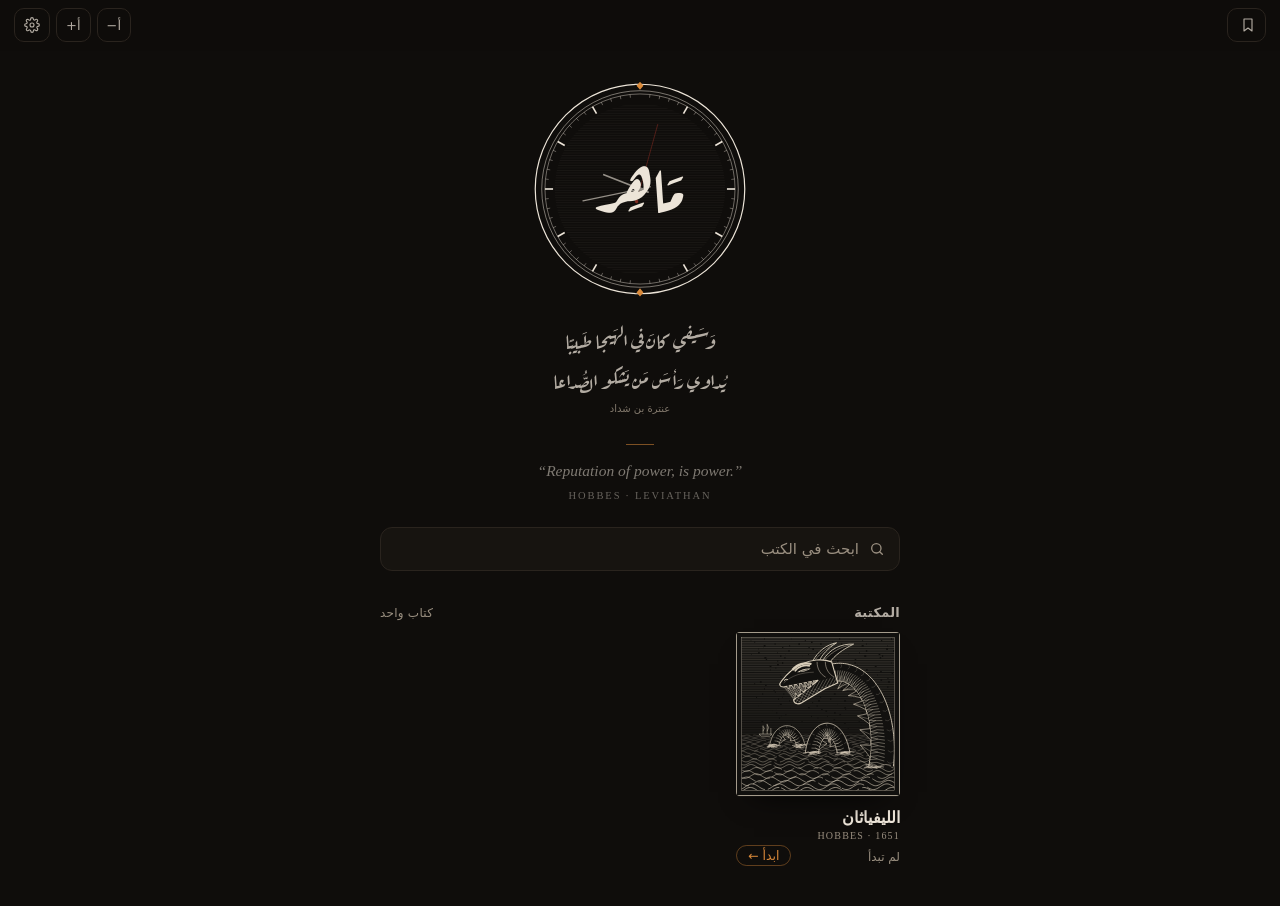
==== commit 0d805df0: "Remove PIN lock (gym v15); hub no longer links to the gym (maher-v10) Co-Authored-By: Claude Sonnet " ====
--- a/index.html
+++ b/index.html
@@ -123,7 +123,7 @@
 <div id="lib">
  <header class="in">
   <div class="seal"><svg class="ring" viewBox="0 0 200 200" aria-hidden="true"><defs><clipPath id="sl-c"><circle cx="100" cy="100" r="79"/></clipPath></defs><g clip-path="url(#sl-c)"><path d="M0,0.0H200" stroke="currentColor" stroke-width=".4" opacity=".11"/><path d="M0,2.3H200" stroke="currentColor" stroke-width=".4" opacity=".11"/><path d="M0,4.6H200" stroke="currentColor" stroke-width=".4" opacity=".11"/><path d="M0,6.9H200" stroke="currentColor" stroke-width=".4" opacity=".11"/><path d="M0,9.2H200" stroke="currentColor" stroke-width=".4" opacity=".11"/><path d="M0,11.5H200" stroke="currentColor" stroke-width=".4" opacity=".11"/><path d="M0,13.8H200" stroke="currentColor" stroke-width=".4" opacity=".11"/><path d="M0,16.1H200" stroke="currentColor" stroke-width=".4" opacity=".11"/><path d="M0,18.4H200" stroke="currentColor" stroke-width=".4" opacity=".11"/><path d="M0,20.7H200" stroke="currentColor" stroke-width=".4" opacity=".11"/><path d="M0,23.0H200" stroke="currentColor" stroke-width=".4" opacity=".11"/><path d="M0,25.3H200" stroke="currentColor" stroke-width=".4" opacity=".11"/><path d="M0,27.6H200" stroke="currentColor" stroke-width=".4" opacity=".11"/><path d="M0,29.9H200" stroke="currentColor" stroke-width=".4" opacity=".11"/><path d="M0,32.2H200" stroke="currentColor" stroke-width=".4" opacity=".11"/><path d="M0,34.5H200" stroke="currentColor" stroke-width=".4" opacity=".11"/><path d="M0,36.8H200" stroke="currentColor" stroke-width=".4" opacity=".11"/><path d="M0,39.1H200" stroke="currentColor" stroke-width=".4" opacity=".11"/><path d="M0,41.4H200" stroke="currentColor" stroke-width=".4" opacity=".11"/><path d="M0,43.7H200" stroke="currentColor" stroke-width=".4" opacity=".11"/><path d="M0,46.0H200" stroke="currentColor" stroke-width=".4" opacity=".11"/><path d="M0,48.3H200" stroke="currentColor" stroke-width=".4" opacity=".11"/><path d="M0,50.6H200" stroke="currentColor" stroke-width=".4" opacity=".11"/><path d="M0,52.9H200" stroke="currentColor" stroke-width=".4" opacity=".11"/><path d="M0,55.2H200" stroke="currentColor" stroke-width=".4" opacity=".11"/><path d="M0,57.5H200" stroke="currentColor" stroke-width=".4" opacity=".11"/><path d="M0,59.8H200" stroke="currentColor" stroke-width=".4" opacity=".11"/><path d="M0,62.1H200" stroke="currentColor" stroke-width=".4" opacity=".11"/><path d="M0,64.4H200" stroke="currentColor" stroke-width=".4" opacity=".11"/><path d="M0,66.7H200" stroke="currentColor" stroke-width=".4" opacity=".11"/><path d="M0,69.0H200" stroke="currentColor" stroke-width=".4" opacity=".11"/><path d="M0,71.3H200" stroke="currentColor" stroke-width=".4" opacity=".11"/><path d="M0,73.6H200" stroke="currentColor" stroke-width=".4" opacity=".11"/><path d="M0,75.9H200" stroke="currentColor" stroke-width=".4" opacity=".11"/><path d="M0,78.2H200" stroke="currentColor" stroke-width=".4" opacity=".11"/><path d="M0,80.5H200" stroke="currentColor" stroke-width=".4" opacity=".11"/><path d="M0,82.8H200" stroke="currentColor" stroke-width=".4" opacity=".11"/><path d="M0,85.1H200" stroke="currentColor" stroke-width=".4" opacity=".11"/><path d="M0,87.4H200" stroke="currentColor" stroke-width=".4" opacity=".11"/><path d="M0,89.7H200" stroke="currentColor" stroke-width=".4" opacity=".11"/><path d="M0,92.0H200" stroke="currentColor" stroke-width=".4" opacity=".11"/><path d="M0,94.3H200" stroke="currentColor" stroke-width=".4" opacity=".11"/><path d="M0,96.6H200" stroke="currentColor" stroke-width=".4" opacity=".11"/><path d="M0,98.9H200" stroke="currentColor" stroke-width=".4" opacity=".11"/><path d="M0,101.2H200" stroke="currentColor" stroke-width=".4" opacity=".11"/><path d="M0,103.5H200" stroke="currentColor" stroke-width=".4" opacity=".11"/><path d="M0,105.8H200" stroke="currentColor" stroke-width=".4" opacity=".11"/><path d="M0,108.1H200" stroke="currentColor" stroke-width=".4" opacity=".11"/><path d="M0,110.4H200" stroke="currentColor" stroke-width=".4" opacity=".11"/><path d="M0,112.7H200" stroke="currentColor" stroke-width=".4" opacity=".11"/><path d="M0,115.0H200" stroke="currentColor" stroke-width=".4" opacity=".11"/><path d="M0,117.3H200" stroke="currentColor" stroke-width=".4" opacity=".11"/><path d="M0,119.6H200" stroke="currentColor" stroke-width=".4" opacity=".11"/><path d="M0,121.9H200" stroke="currentColor" stroke-width=".4" opacity=".11"/><path d="M0,124.2H200" stroke="currentColor" stroke-width=".4" opacity=".11"/><path d="M0,126.5H200" stroke="currentColor" stroke-width=".4" opacity=".11"/><path d="M0,128.8H200" stroke="currentColor" stroke-width=".4" opacity=".11"/><path d="M0,131.1H200" stroke="currentColor" stroke-width=".4" opacity=".11"/><path d="M0,133.4H200" stroke="currentColor" stroke-width=".4" opacity=".11"/><path d="M0,135.7H200" stroke="currentColor" stroke-width=".4" opacity=".11"/><path d="M0,138.0H200" stroke="currentColor" stroke-width=".4" opacity=".11"/><path d="M0,140.3H200" stroke="currentColor" stroke-width=".4" opacity=".11"/><path d="M0,142.6H200" stroke="currentColor" stroke-width=".4" opacity=".11"/><path d="M0,144.9H200" stroke="currentColor" stroke-width=".4" opacity=".11"/><path d="M0,147.2H200" stroke="currentColor" stroke-width=".4" opacity=".11"/><path d="M0,149.5H200" stroke="currentColor" stroke-width=".4" opacity=".11"/><path d="M0,151.8H200" stroke="currentColor" stroke-width=".4" opacity=".11"/><path d="M0,154.1H200" stroke="currentColor" stroke-width=".4" opacity=".11"/><path d="M0,156.4H200" stroke="currentColor" stroke-width=".4" opacity=".11"/><path d="M0,158.7H200" stroke="currentColor" stroke-width=".4" opacity=".11"/><path d="M0,161.0H200" stroke="currentColor" stroke-width=".4" opacity=".11"/><path d="M0,163.3H200" stroke="currentColor" stroke-width=".4" opacity=".11"/><path d="M0,165.6H200" stroke="currentColor" stroke-width=".4" opacity=".11"/><path d="M0,167.9H200" stroke="currentColor" stroke-width=".4" opacity=".11"/><path d="M0,170.2H200" stroke="currentColor" stroke-width=".4" opacity=".11"/><path d="M0,172.5H200" stroke="currentColor" stroke-width=".4" opacity=".11"/><path d="M0,174.8H200" stroke="currentColor" stroke-width=".4" opacity=".11"/><path d="M0,177.1H200" stroke="currentColor" stroke-width=".4" opacity=".11"/><path d="M0,179.4H200" stroke="currentColor" stroke-width=".4" opacity=".11"/><path d="M0,181.7H200" stroke="currentColor" stroke-width=".4" opacity=".11"/><path d="M0,184.0H200" stroke="currentColor" stroke-width=".4" opacity=".11"/><path d="M0,186.3H200" stroke="currentColor" stroke-width=".4" opacity=".11"/><path d="M0,188.6H200" stroke="currentColor" stroke-width=".4" opacity=".11"/><path d="M0,190.9H200" stroke="currentColor" stroke-width=".4" opacity=".11"/><path d="M0,193.2H200" stroke="currentColor" stroke-width=".4" opacity=".11"/><path d="M0,195.5H200" stroke="currentColor" stroke-width=".4" opacity=".11"/><path d="M0,197.8H200" stroke="currentColor" stroke-width=".4" opacity=".11"/><path d="M0,200.1H200" stroke="currentColor" stroke-width=".4" opacity=".11"/></g><circle cx="100" cy="100" r="97" fill="none" stroke="currentColor" stroke-width="1.1"/><circle cx="100" cy="100" r="91" fill="none" stroke="currentColor" stroke-width=".45"/><circle cx="100" cy="100" r="88" fill="none" stroke="currentColor" stroke-width=".4"/><path d="M108.88,15.47L109.20,12.48" stroke="currentColor" stroke-width="0.5" opacity="0.7"/><path d="M117.67,16.86L118.30,13.92" stroke="currentColor" stroke-width="0.5" opacity="0.7"/><path d="M126.27,19.16L127.19,16.31" stroke="currentColor" stroke-width="0.5" opacity="0.7"/><path d="M134.57,22.35L135.79,19.61" stroke="currentColor" stroke-width="0.5" opacity="0.7"/><path d="M140.25,30.28L144.00,23.79" stroke="currentColor" stroke-width="1.5" opacity="1"/><path d="M149.96,31.23L151.73,28.81" stroke="currentColor" stroke-width="0.5" opacity="0.7"/><path d="M156.88,36.83L158.88,34.60" stroke="currentColor" stroke-width="0.5" opacity="0.7"/><path d="M163.17,43.12L165.40,41.12" stroke="currentColor" stroke-width="0.5" opacity="0.7"/><path d="M168.77,50.04L171.19,48.27" stroke="currentColor" stroke-width="0.5" opacity="0.7"/><path d="M169.72,59.75L176.21,56.00" stroke="currentColor" stroke-width="1.5" opacity="1"/><path d="M177.65,65.43L180.39,64.21" stroke="currentColor" stroke-width="0.5" opacity="0.7"/><path d="M180.84,73.73L183.69,72.81" stroke="currentColor" stroke-width="0.5" opacity="0.7"/><path d="M183.14,82.33L186.08,81.70" stroke="currentColor" stroke-width="0.5" opacity="0.7"/><path d="M184.53,91.12L187.52,90.80" stroke="currentColor" stroke-width="0.5" opacity="0.7"/><path d="M180.50,100.00L188.00,100.00" stroke="currentColor" stroke-width="1.5" opacity="1"/><path d="M184.53,108.88L187.52,109.20" stroke="currentColor" stroke-width="0.5" opacity="0.7"/><path d="M183.14,117.67L186.08,118.30" stroke="currentColor" stroke-width="0.5" opacity="0.7"/><path d="M180.84,126.27L183.69,127.19" stroke="currentColor" stroke-width="0.5" opacity="0.7"/><path d="M177.65,134.57L180.39,135.79" stroke="currentColor" stroke-width="0.5" opacity="0.7"/><path d="M169.72,140.25L176.21,144.00" stroke="currentColor" stroke-width="1.5" opacity="1"/><path d="M168.77,149.96L171.19,151.73" stroke="currentColor" stroke-width="0.5" opacity="0.7"/><path d="M163.17,156.88L165.40,158.88" stroke="currentColor" stroke-width="0.5" opacity="0.7"/><path d="M156.88,163.17L158.88,165.40" stroke="currentColor" stroke-width="0.5" opacity="0.7"/><path d="M149.96,168.77L151.73,171.19" stroke="currentColor" stroke-width="0.5" opacity="0.7"/><path d="M140.25,169.72L144.00,176.21" stroke="currentColor" stroke-width="1.5" opacity="1"/><path d="M134.57,177.65L135.79,180.39" stroke="currentColor" stroke-width="0.5" opacity="0.7"/><path d="M126.27,180.84L127.19,183.69" stroke="currentColor" stroke-width="0.5" opacity="0.7"/><path d="M117.67,183.14L118.30,186.08" stroke="currentColor" stroke-width="0.5" opacity="0.7"/><path d="M108.88,184.53L109.20,187.52" stroke="currentColor" stroke-width="0.5" opacity="0.7"/><path d="M91.12,184.53L90.80,187.52" stroke="currentColor" stroke-width="0.5" opacity="0.7"/><path d="M82.33,183.14L81.70,186.08" stroke="currentColor" stroke-width="0.5" opacity="0.7"/><path d="M73.73,180.84L72.81,183.69" stroke="currentColor" stroke-width="0.5" opacity="0.7"/><path d="M65.43,177.65L64.21,180.39" stroke="currentColor" stroke-width="0.5" opacity="0.7"/><path d="M59.75,169.72L56.00,176.21" stroke="currentColor" stroke-width="1.5" opacity="1"/><path d="M50.04,168.77L48.27,171.19" stroke="currentColor" stroke-width="0.5" opacity="0.7"/><path d="M43.12,163.17L41.12,165.40" stroke="currentColor" stroke-width="0.5" opacity="0.7"/><path d="M36.83,156.88L34.60,158.88" stroke="currentColor" stroke-width="0.5" opacity="0.7"/><path d="M31.23,149.96L28.81,151.73" stroke="currentColor" stroke-width="0.5" opacity="0.7"/><path d="M30.28,140.25L23.79,144.00" stroke="currentColor" stroke-width="1.5" opacity="1"/><path d="M22.35,134.57L19.61,135.79" stroke="currentColor" stroke-width="0.5" opacity="0.7"/><path d="M19.16,126.27L16.31,127.19" stroke="currentColor" stroke-width="0.5" opacity="0.7"/><path d="M16.86,117.67L13.92,118.30" stroke="currentColor" stroke-width="0.5" opacity="0.7"/><path d="M15.47,108.88L12.48,109.20" stroke="currentColor" stroke-width="0.5" opacity="0.7"/><path d="M19.50,100.00L12.00,100.00" stroke="currentColor" stroke-width="1.5" opacity="1"/><path d="M15.47,91.12L12.48,90.80" stroke="currentColor" stroke-width="0.5" opacity="0.7"/><path d="M16.86,82.33L13.92,81.70" stroke="currentColor" stroke-width="0.5" opacity="0.7"/><path d="M19.16,73.73L16.31,72.81" stroke="currentColor" stroke-width="0.5" opacity="0.7"/><path d="M22.35,65.43L19.61,64.21" stroke="currentColor" stroke-width="0.5" opacity="0.7"/><path d="M30.28,59.75L23.79,56.00" stroke="currentColor" stroke-width="1.5" opacity="1"/><path d="M31.23,50.04L28.81,48.27" stroke="currentColor" stroke-width="0.5" opacity="0.7"/><path d="M36.83,43.12L34.60,41.12" stroke="currentColor" stroke-width="0.5" opacity="0.7"/><path d="M43.12,36.83L41.12,34.60" stroke="currentColor" stroke-width="0.5" opacity="0.7"/><path d="M50.04,31.23L48.27,28.81" stroke="currentColor" stroke-width="0.5" opacity="0.7"/><path d="M59.75,30.28L56.00,23.79" stroke="currentColor" stroke-width="1.5" opacity="1"/><path d="M65.43,22.35L64.21,19.61" stroke="currentColor" stroke-width="0.5" opacity="0.7"/><path d="M73.73,19.16L72.81,16.31" stroke="currentColor" stroke-width="0.5" opacity="0.7"/><path d="M82.33,16.86L81.70,13.92" stroke="currentColor" stroke-width="0.5" opacity="0.7"/><path d="M91.12,15.47L90.80,12.48" stroke="currentColor" stroke-width="0.5" opacity="0.7"/><path d="M100,0.6 l3.2,3.8 -3.2,3.8 -3.2,-3.8z M100,192 l3.2,3.8 -3.2,3.8 -3.2,-3.8z" style="fill:var(--cu)"/></svg><svg class="hands" viewBox="0 0 200 200" aria-hidden="true"><g id="hH"><path d="M100,108 L100,64" stroke="currentColor" stroke-width="1.6" stroke-linecap="round"/></g><g id="hM"><path d="M100,110 L100,46" stroke="currentColor" stroke-width="1" stroke-linecap="round"/></g><g id="hS"><path d="M100,112 L100,38" style="stroke:#c0392b" stroke-width=".5" stroke-linecap="round"/><circle cx="100" cy="112" r="1.6" style="fill:#c0392b"/></g><circle cx="100" cy="100" r="1.8" fill="currentColor"/></svg><h1>مَاهِر</h1></div>
-  <a class="verse" href="gym/" id="vg"><span>وَسَيفي كانَ في الهَيجا طَبيبًا</span><span>يُداوي رَأسَ مَن يَشكو الصُّداعا</span></a>
+  <div class="verse" id="vg"><span>وَسَيفي كانَ في الهَيجا طَبيبًا</span><span>يُداوي رَأسَ مَن يَشكو الصُّداعا</span></div>
   <div class="poet">عنترة بن شداد</div>
   <figure id="q" title="Another" dir="ltr"><blockquote id="qt"></blockquote><figcaption id="qs"></figcaption></figure>
  </header>
@@ -182,7 +182,6 @@
 var qi=-1;function nq(first){var f=document.getElementById('q'),n;do{n=Math.floor(Math.random()*Q.length);}while(n===qi&&Q.length>1);qi=n;
  function set(){document.getElementById('qt').textContent='“'+Q[n][0]+'”';document.getElementById('qs').textContent=Q[n][1];f.classList.remove('fade');}
  if(first)set();else{f.classList.add('fade');setTimeout(set,450);}}
-document.getElementById('vg').addEventListener('click',function(e){go(this.href,e);});
 nq(true);document.getElementById('q').addEventListener('click',function(){nq(false);});
 addEventListener('pageshow',function(e){document.body.classList.remove('leave');if(e.persisted){route();}});
 route();
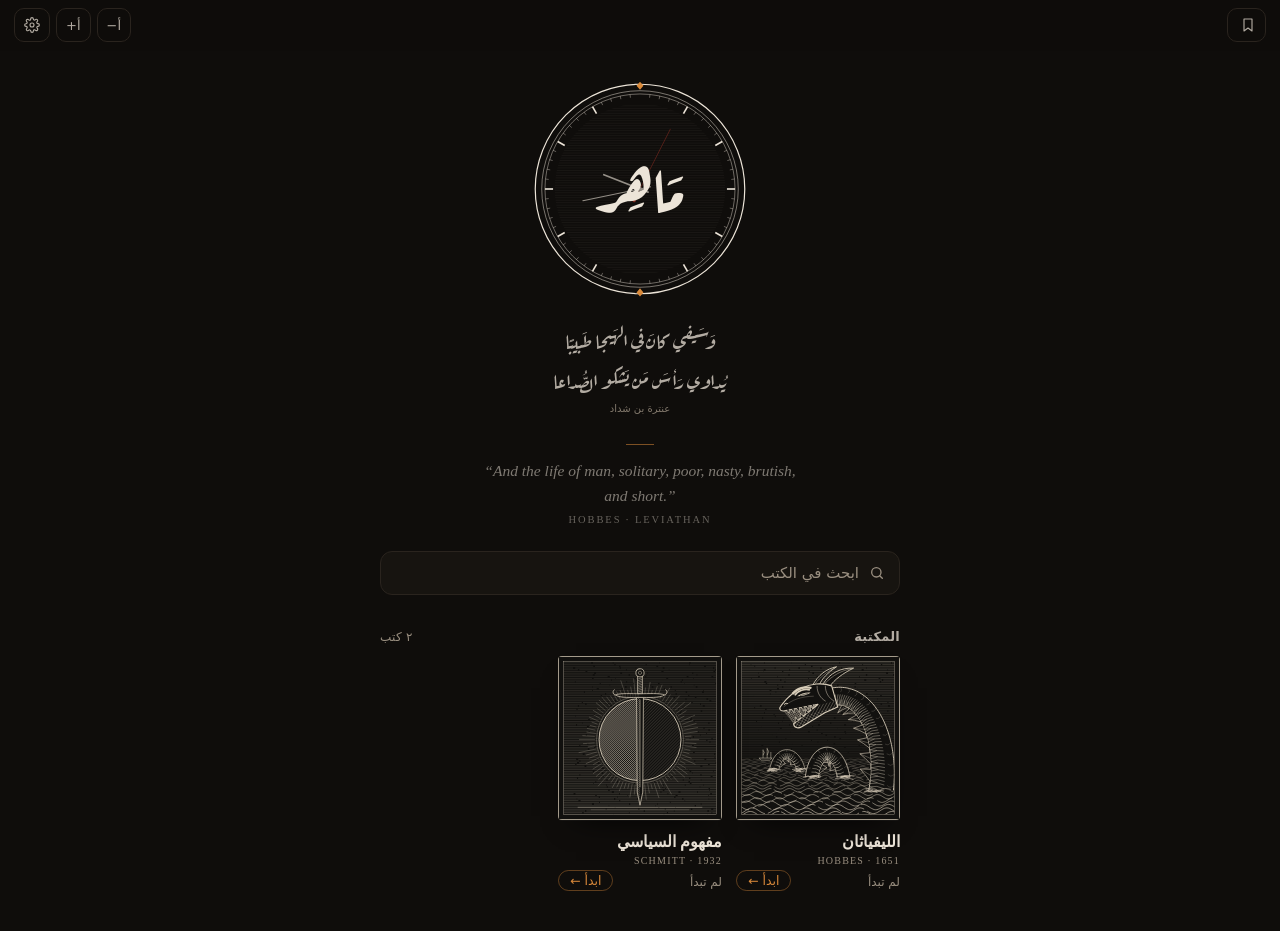
==== commit cc30e448: "Add Schmitt: The Concept of the Political (9 articles) to the library Co-Authored-By: Claude Sonnet " ====
--- a/index.html
+++ b/index.html
@@ -118,6 +118,8 @@
 <path d="M-12,-15 C-14,-8 -12,-2 -8,2 M-4,-13 C-6,-6 -4,0 0,4" stroke="#d8cdb9" stroke-width=".45" fill="none"/>
 <path d="M-50,-4 C-40,-9 -30,-9 -18,-6" stroke="#d8cdb9" stroke-width=".4" fill="none" opacity=".6"/>
 </g></g><rect x="7" y="7" width="186" height="186" fill="none" stroke="#d8cdb9" stroke-width=".5" opacity=".8"/></svg></template>
+<template id="e-schmitt"><svg><defs><clipPath id="fr-sch"><rect x="7" y="7" width="186" height="186"/></clipPath><clipPath id="disc-sch"><circle cx="100" cy="102" r="50"/></clipPath><clipPath id="dl-sch"><rect x="0" y="0" width="100" height="200"/></clipPath><clipPath id="dr-sch"><rect x="100" y="0" width="100" height="200"/></clipPath></defs><rect x="0.5" y="0.5" width="199" height="199" fill="#12110f" stroke="#d8cdb9" stroke-width="1" opacity=".9"/><g clip-path="url(#fr-sch)"><path d="M0.0,0.0H35.2" stroke="#d8cdb9" stroke-width="0.42" opacity="0.30"/><path d="M37.0,0.0H101.2" stroke="#d8cdb9" stroke-width="0.42" opacity="0.30"/><path d="M102.9,0.0H142.0" stroke="#d8cdb9" stroke-width="0.42" opacity="0.30"/><path d="M143.9,0.0H170.0" stroke="#d8cdb9" stroke-width="0.42" opacity="0.30"/><path d="M171.1,0.0H200.0" stroke="#d8cdb9" stroke-width="0.42" opacity="0.30"/><path d="M0.0,2.1H38.4" stroke="#d8cdb9" stroke-width="0.42" opacity="0.30"/><path d="M39.7,2.1H102.5" stroke="#d8cdb9" stroke-width="0.42" opacity="0.30"/><path d="M104.7,2.1H172.7" stroke="#d8cdb9" stroke-width="0.42" opacity="0.30"/><path d="M173.2,2.1H200.0" stroke="#d8cdb9" stroke-width="0.42" opacity="0.30"/><path d="M0.0,4.2H34.3" stroke="#d8cdb9" stroke-width="0.42" opacity="0.31"/><path d="M35.6,4.2H100.0" stroke="#d8cdb9" stroke-width="0.42" opacity="0.31"/><path d="M100.8,4.2H121.5" stroke="#d8cdb9" stroke-width="0.42" opacity="0.31"/><path d="M123.6,4.2H164.5" stroke="#d8cdb9" stroke-width="0.42" opacity="0.31"/><path d="M165.6,4.2H200.0" stroke="#d8cdb9" stroke-width="0.42" opacity="0.31"/><path d="M0.0,6.3H59.3" stroke="#d8cdb9" stroke-width="0.42" opacity="0.31"/><path d="M59.8,6.3H110.1" stroke="#d8cdb9" stroke-width="0.42" opacity="0.31"/><path d="M112.3,6.3H160.4" stroke="#d8cdb9" stroke-width="0.42" opacity="0.31"/><path d="M162.4,6.3H199.3" stroke="#d8cdb9" stroke-width="0.42" opacity="0.31"/><path d="M0.0,8.4H40.5" stroke="#d8cdb9" stroke-width="0.42" opacity="0.31"/><path d="M42.6,8.4H66.8" stroke="#d8cdb9" stroke-width="0.42" opacity="0.31"/><path d="M67.7,8.4H123.7" stroke="#d8cdb9" stroke-width="0.42" opacity="0.31"/><path d="M124.4,8.4H160.0" stroke="#d8cdb9" stroke-width="0.42" opacity="0.31"/><path d="M161.7,8.4H195.9" stroke="#d8cdb9" stroke-width="0.42" opacity="0.31"/><path d="M197.1,8.4H200.0" stroke="#d8cdb9" stroke-width="0.42" opacity="0.31"/><path d="M0.0,10.5H68.8" stroke="#d8cdb9" stroke-width="0.42" opacity="0.31"/><path d="M70.2,10.5H106.9" stroke="#d8cdb9" stroke-width="0.42" opacity="0.31"/><path d="M108.1,10.5H159.7" stroke="#d8cdb9" stroke-width="0.42" opacity="0.31"/><path d="M160.4,10.5H200.0" stroke="#d8cdb9" stroke-width="0.42" opacity="0.31"/><path d="M0.0,12.6H43.1" stroke="#d8cdb9" stroke-width="0.42" opacity="0.32"/><path d="M45.0,12.6H74.6" stroke="#d8cdb9" stroke-width="0.42" opacity="0.32"/><path d="M76.2,12.6H120.0" stroke="#d8cdb9" stroke-width="0.42" opacity="0.32"/><path d="M122.2,12.6H178.0" stroke="#d8cdb9" stroke-width="0.42" opacity="0.32"/><path d="M180.3,12.6H200.0" stroke="#d8cdb9" stroke-width="0.42" opacity="0.32"/><path d="M0.0,14.7H18.4" stroke="#d8cdb9" stroke-width="0.42" opacity="0.32"/><path d="M21.0,14.7H75.2" stroke="#d8cdb9" stroke-width="0.42" opacity="0.32"/><path d="M76.6,14.7H94.8" stroke="#d8cdb9" stroke-width="0.42" opacity="0.32"/><path d="M95.4,14.7H127.7" stroke="#d8cdb9" stroke-width="0.42" opacity="0.32"/><path d="M129.9,14.7H189.0" stroke="#d8cdb9" stroke-width="0.42" opacity="0.32"/><path d="M190.5,14.7H200.0" stroke="#d8cdb9" stroke-width="0.42" opacity="0.32"/><path d="M0.0,16.8H24.3" stroke="#d8cdb9" stroke-width="0.42" opacity="0.32"/><path d="M26.0,16.8H82.9" stroke="#d8cdb9" stroke-width="0.42" opacity="0.32"/><path d="M83.8,16.8H135.2" stroke="#d8cdb9" stroke-width="0.42" opacity="0.32"/><path d="M135.7,16.8H191.7" stroke="#d8cdb9" stroke-width="0.42" opacity="0.32"/><path d="M193.9,16.8H200.0" stroke="#d8cdb9" stroke-width="0.42" opacity="0.32"/><path d="M0.0,18.9H33.5" stroke="#d8cdb9" stroke-width="0.42" opacity="0.33"/><path d="M35.8,18.9H103.3" stroke="#d8cdb9" stroke-width="0.42" opacity="0.33"/><path d="M105.8,18.9H126.1" stroke="#d8cdb9" stroke-width="0.42" opacity="0.33"/><path d="M128.7,18.9H189.6" stroke="#d8cdb9" stroke-width="0.42" opacity="0.33"/><path d="M191.7,18.9H200.0" stroke="#d8cdb9" stroke-width="0.42" opacity="0.33"/><path d="M0.0,21.0H43.9" stroke="#d8cdb9" stroke-width="0.42" opacity="0.33"/><path d="M46.4,21.0H75.9" stroke="#d8cdb9" stroke-width="0.42" opacity="0.33"/><path d="M78.2,21.0H109.1" stroke="#d8cdb9" stroke-width="0.42" opacity="0.33"/><path d="M109.9,21.0H163.7" stroke="#d8cdb9" stroke-width="0.42" opacity="0.33"/><path d="M165.0,21.0H198.7" stroke="#d8cdb9" stroke-width="0.42" opacity="0.33"/><path d="M0.0,23.1H42.4" stroke="#d8cdb9" stroke-width="0.42" opacity="0.33"/><path d="M44.9,23.1H86.1" stroke="#d8cdb9" stroke-width="0.42" opacity="0.33"/><path d="M87.8,23.1H108.0" stroke="#d8cdb9" stroke-width="0.42" opacity="0.33"/><path d="M108.6,23.1H169.0" stroke="#d8cdb9" stroke-width="0.42" opacity="0.33"/><path d="M169.9,23.1H200.0" stroke="#d8cdb9" stroke-width="0.42" opacity="0.33"/><path d="M0.0,25.2H60.6" stroke="#d8cdb9" stroke-width="0.42" opacity="0.34"/><path d="M63.1,25.2H106.4" stroke="#d8cdb9" stroke-width="0.42" opacity="0.34"/><path d="M107.7,25.2H156.9" stroke="#d8cdb9" stroke-width="0.42" opacity="0.34"/><path d="M159.1,25.2H187.1" stroke="#d8cdb9" stroke-width="0.42" opacity="0.34"/><path d="M189.4,25.2H200.0" stroke="#d8cdb9" stroke-width="0.42" opacity="0.34"/><path d="M0.0,27.3H41.5" stroke="#d8cdb9" stroke-width="0.42" opacity="0.34"/><path d="M43.5,27.3H69.5" stroke="#d8cdb9" stroke-width="0.42" opacity="0.34"/><path d="M70.1,27.3H93.0" stroke="#d8cdb9" stroke-width="0.42" opacity="0.34"/><path d="M95.0,27.3H132.0" stroke="#d8cdb9" stroke-width="0.42" opacity="0.34"/><path d="M134.4,27.3H165.0" stroke="#d8cdb9" stroke-width="0.42" opacity="0.34"/><path d="M165.6,27.3H200.0" stroke="#d8cdb9" stroke-width="0.42" opacity="0.34"/><path d="M0.0,29.4H64.7" stroke="#d8cdb9" stroke-width="0.42" opacity="0.34"/><path d="M65.5,29.4H95.2" stroke="#d8cdb9" stroke-width="0.42" opacity="0.34"/><path d="M96.6,29.4H151.0" stroke="#d8cdb9" stroke-width="0.42" opacity="0.34"/><path d="M152.2,29.4H200.0" stroke="#d8cdb9" stroke-width="0.42" opacity="0.34"/><path d="M0.0,31.5H20.6" stroke="#d8cdb9" stroke-width="0.42" opacity="0.34"/><path d="M21.5,31.5H83.2" stroke="#d8cdb9" stroke-width="0.42" opacity="0.34"/><path d="M84.3,31.5H149.6" stroke="#d8cdb9" stroke-width="0.42" opacity="0.34"/><path d="M150.8,31.5H200.0" stroke="#d8cdb9" stroke-width="0.42" opacity="0.34"/><path d="M0.0,33.6H50.9" stroke="#d8cdb9" stroke-width="0.42" opacity="0.35"/><path d="M52.1,33.6H91.5" stroke="#d8cdb9" stroke-width="0.42" opacity="0.35"/><path d="M93.1,33.6H122.0" stroke="#d8cdb9" stroke-width="0.42" opacity="0.35"/><path d="M123.9,33.6H154.3" stroke="#d8cdb9" stroke-width="0.42" opacity="0.35"/><path d="M154.7,33.6H191.8" stroke="#d8cdb9" stroke-width="0.42" opacity="0.35"/><path d="M193.1,33.6H200.0" stroke="#d8cdb9" stroke-width="0.42" opacity="0.35"/><path d="M0.0,35.7H63.0" stroke="#d8cdb9" stroke-width="0.42" opacity="0.35"/><path d="M63.6,35.7H112.9" stroke="#d8cdb9" stroke-width="0.42" opacity="0.35"/><path d="M113.7,35.7H165.7" stroke="#d8cdb9" stroke-width="0.42" opacity="0.35"/><path d="M166.2,35.7H200.0" stroke="#d8cdb9" stroke-width="0.42" opacity="0.35"/><path d="M0.0,37.8H42.1" stroke="#d8cdb9" stroke-width="0.42" opacity="0.35"/><path d="M42.6,37.8H81.7" stroke="#d8cdb9" stroke-width="0.42" opacity="0.35"/><path d="M83.8,37.8H114.3" stroke="#d8cdb9" stroke-width="0.42" opacity="0.35"/><path d="M116.3,37.8H137.2" stroke="#d8cdb9" stroke-width="0.42" opacity="0.35"/><path d="M138.8,37.8H168.0" stroke="#d8cdb9" stroke-width="0.42" opacity="0.35"/><path d="M170.0,37.8H200.0" stroke="#d8cdb9" stroke-width="0.42" opacity="0.35"/><path d="M0.0,39.9H47.2" stroke="#d8cdb9" stroke-width="0.42" opacity="0.36"/><path d="M49.8,39.9H77.4" stroke="#d8cdb9" stroke-width="0.42" opacity="0.36"/><path d="M79.1,39.9H129.1" stroke="#d8cdb9" stroke-width="0.42" opacity="0.36"/><path d="M130.2,39.9H198.8" stroke="#d8cdb9" stroke-width="0.42" opacity="0.36"/><path d="M0.0,42.0H41.8" stroke="#d8cdb9" stroke-width="0.42" opacity="0.36"/><path d="M42.7,42.0H66.7" stroke="#d8cdb9" stroke-width="0.42" opacity="0.36"/><path d="M67.8,42.0H118.0" stroke="#d8cdb9" stroke-width="0.42" opacity="0.36"/><path d="M118.8,42.0H142.4" stroke="#d8cdb9" stroke-width="0.42" opacity="0.36"/><path d="M143.7,42.0H176.9" stroke="#d8cdb9" stroke-width="0.42" opacity="0.36"/><path d="M177.6,42.0H200.0" stroke="#d8cdb9" stroke-width="0.42" opacity="0.36"/><path d="M0.0,44.1H31.6" stroke="#d8cdb9" stroke-width="0.42" opacity="0.36"/><path d="M32.8,44.1H102.4" stroke="#d8cdb9" stroke-width="0.42" opacity="0.36"/><path d="M104.8,44.1H155.7" stroke="#d8cdb9" stroke-width="0.42" opacity="0.36"/><path d="M157.5,44.1H175.6" stroke="#d8cdb9" stroke-width="0.42" opacity="0.36"/><path d="M177.9,44.1H200.0" stroke="#d8cdb9" stroke-width="0.42" opacity="0.36"/><path d="M0.0,46.2H57.4" stroke="#d8cdb9" stroke-width="0.42" opacity="0.36"/><path d="M58.8,46.2H83.4" stroke="#d8cdb9" stroke-width="0.42" opacity="0.36"/><path d="M85.1,46.2H115.4" stroke="#d8cdb9" stroke-width="0.42" opacity="0.36"/><path d="M117.4,46.2H143.4" stroke="#d8cdb9" stroke-width="0.42" opacity="0.36"/><path d="M144.8,46.2H195.7" stroke="#d8cdb9" stroke-width="0.42" opacity="0.36"/><path d="M198.0,46.2H200.0" stroke="#d8cdb9" stroke-width="0.42" opacity="0.36"/><path d="M0.0,48.3H52.1" stroke="#d8cdb9" stroke-width="0.42" opacity="0.37"/><path d="M53.8,48.3H100.5" stroke="#d8cdb9" stroke-width="0.42" opacity="0.37"/><path d="M102.6,48.3H158.8" stroke="#d8cdb9" stroke-width="0.42" opacity="0.37"/><path d="M160.1,48.3H200.0" stroke="#d8cdb9" stroke-width="0.42" opacity="0.37"/><path d="M0.0,50.4H52.1" stroke="#d8cdb9" stroke-width="0.42" opacity="0.37"/><path d="M53.4,50.4H72.6" stroke="#d8cdb9" stroke-width="0.42" opacity="0.37"/><path d="M73.1,50.4H118.2" stroke="#d8cdb9" stroke-width="0.42" opacity="0.37"/><path d="M119.3,50.4H140.4" stroke="#d8cdb9" stroke-width="0.42" opacity="0.37"/><path d="M142.7,50.4H166.9" stroke="#d8cdb9" stroke-width="0.42" opacity="0.37"/><path d="M168.8,50.4H200.0" stroke="#d8cdb9" stroke-width="0.42" opacity="0.37"/><path d="M0.0,52.5H54.2" stroke="#d8cdb9" stroke-width="0.42" opacity="0.37"/><path d="M55.2,52.5H119.3" stroke="#d8cdb9" stroke-width="0.42" opacity="0.37"/><path d="M120.8,52.5H155.4" stroke="#d8cdb9" stroke-width="0.42" opacity="0.37"/><path d="M156.8,52.5H181.1" stroke="#d8cdb9" stroke-width="0.42" opacity="0.37"/><path d="M183.1,52.5H200.0" stroke="#d8cdb9" stroke-width="0.42" opacity="0.37"/><path d="M0.0,54.6H68.8" stroke="#d8cdb9" stroke-width="0.42" opacity="0.38"/><path d="M70.7,54.6H115.3" stroke="#d8cdb9" stroke-width="0.42" opacity="0.38"/><path d="M117.9,54.6H184.6" stroke="#d8cdb9" stroke-width="0.42" opacity="0.38"/><path d="M187.0,54.6H200.0" stroke="#d8cdb9" stroke-width="0.42" opacity="0.38"/><path d="M0.0,56.7H29.0" stroke="#d8cdb9" stroke-width="0.42" opacity="0.38"/><path d="M30.4,56.7H73.1" stroke="#d8cdb9" stroke-width="0.42" opacity="0.38"/><path d="M73.9,56.7H126.7" stroke="#d8cdb9" stroke-width="0.42" opacity="0.38"/><path d="M127.8,56.7H162.6" stroke="#d8cdb9" stroke-width="0.42" opacity="0.38"/><path d="M164.2,56.7H195.2" stroke="#d8cdb9" stroke-width="0.42" opacity="0.38"/><path d="M196.7,56.7H200.0" stroke="#d8cdb9" stroke-width="0.42" opacity="0.38"/><path d="M0.0,58.8H33.2" stroke="#d8cdb9" stroke-width="0.42" opacity="0.38"/><path d="M34.9,58.8H60.0" stroke="#d8cdb9" stroke-width="0.42" opacity="0.38"/><path d="M62.3,58.8H129.8" stroke="#d8cdb9" stroke-width="0.42" opacity="0.38"/><path d="M130.3,58.8H173.3" stroke="#d8cdb9" stroke-width="0.42" opacity="0.38"/><path d="M174.3,58.8H192.9" stroke="#d8cdb9" stroke-width="0.42" opacity="0.38"/><path d="M194.0,58.8H200.0" stroke="#d8cdb9" stroke-width="0.42" opacity="0.38"/><path d="M0.0,60.9H24.2" stroke="#d8cdb9" stroke-width="0.42" opacity="0.39"/><path d="M25.7,60.9H64.2" stroke="#d8cdb9" stroke-width="0.42" opacity="0.39"/><path d="M66.0,60.9H89.8" stroke="#d8cdb9" stroke-width="0.42" opacity="0.39"/><path d="M91.9,60.9H117.7" stroke="#d8cdb9" stroke-width="0.42" opacity="0.39"/><path d="M118.1,60.9H153.4" stroke="#d8cdb9" stroke-width="0.42" opacity="0.39"/><path d="M154.1,60.9H176.5" stroke="#d8cdb9" stroke-width="0.42" opacity="0.39"/><path d="M178.9,60.9H200.0" stroke="#d8cdb9" stroke-width="0.42" opacity="0.39"/><path d="M0.0,63.0H56.8" stroke="#d8cdb9" stroke-width="0.42" opacity="0.39"/><path d="M57.4,63.0H97.2" stroke="#d8cdb9" stroke-width="0.42" opacity="0.39"/><path d="M99.6,63.0H126.3" stroke="#d8cdb9" stroke-width="0.42" opacity="0.39"/><path d="M128.5,63.0H151.7" stroke="#d8cdb9" stroke-width="0.42" opacity="0.39"/><path d="M153.6,63.0H200.0" stroke="#d8cdb9" stroke-width="0.42" opacity="0.39"/><path d="M0.0,65.1H22.5" stroke="#d8cdb9" stroke-width="0.42" opacity="0.39"/><path d="M24.0,65.1H73.8" stroke="#d8cdb9" stroke-width="0.42" opacity="0.39"/><path d="M75.9,65.1H95.6" stroke="#d8cdb9" stroke-width="0.42" opacity="0.39"/><path d="M97.1,65.1H146.8" stroke="#d8cdb9" stroke-width="0.42" opacity="0.39"/><path d="M147.5,65.1H194.1" stroke="#d8cdb9" stroke-width="0.42" opacity="0.39"/><path d="M194.8,65.1H200.0" stroke="#d8cdb9" stroke-width="0.42" opacity="0.39"/><path d="M0.0,67.2H52.4" stroke="#d8cdb9" stroke-width="0.42" opacity="0.39"/><path d="M53.1,67.2H121.4" stroke="#d8cdb9" stroke-width="0.42" opacity="0.39"/><path d="M122.8,67.2H149.2" stroke="#d8cdb9" stroke-width="0.42" opacity="0.39"/><path d="M150.7,67.2H174.0" stroke="#d8cdb9" stroke-width="0.42" opacity="0.39"/><path d="M175.9,67.2H200.0" stroke="#d8cdb9" stroke-width="0.42" opacity="0.39"/><path d="M0.0,69.3H65.7" stroke="#d8cdb9" stroke-width="0.42" opacity="0.40"/><path d="M66.7,69.3H118.2" stroke="#d8cdb9" stroke-width="0.42" opacity="0.40"/><path d="M119.1,69.3H148.1" stroke="#d8cdb9" stroke-width="0.42" opacity="0.40"/><path d="M150.4,69.3H200.0" stroke="#d8cdb9" stroke-width="0.42" opacity="0.40"/><path d="M0.0,71.4H43.2" stroke="#d8cdb9" stroke-width="0.42" opacity="0.40"/><path d="M44.8,71.4H104.0" stroke="#d8cdb9" stroke-width="0.42" opacity="0.40"/><path d="M106.6,71.4H141.8" stroke="#d8cdb9" stroke-width="0.42" opacity="0.40"/><path d="M143.5,71.4H194.7" stroke="#d8cdb9" stroke-width="0.42" opacity="0.40"/><path d="M195.8,71.4H200.0" stroke="#d8cdb9" stroke-width="0.42" opacity="0.40"/><path d="M0.0,73.5H21.4" stroke="#d8cdb9" stroke-width="0.42" opacity="0.40"/><path d="M22.0,73.5H44.8" stroke="#d8cdb9" stroke-width="0.42" opacity="0.40"/><path d="M45.8,73.5H96.9" stroke="#d8cdb9" stroke-width="0.42" opacity="0.40"/><path d="M98.8,73.5H118.5" stroke="#d8cdb9" stroke-width="0.42" opacity="0.40"/><path d="M118.9,73.5H164.0" stroke="#d8cdb9" stroke-width="0.42" opacity="0.40"/><path d="M164.5,73.5H200.0" stroke="#d8cdb9" stroke-width="0.42" opacity="0.40"/><path d="M0.0,75.6H56.9" stroke="#d8cdb9" stroke-width="0.42" opacity="0.41"/><path d="M59.1,75.6H105.0" stroke="#d8cdb9" stroke-width="0.42" opacity="0.41"/><path d="M106.5,75.6H161.8" stroke="#d8cdb9" stroke-width="0.42" opacity="0.41"/><path d="M163.2,75.6H200.0" stroke="#d8cdb9" stroke-width="0.42" opacity="0.41"/><path d="M0.0,77.7H36.8" stroke="#d8cdb9" stroke-width="0.42" opacity="0.41"/><path d="M38.9,77.7H90.8" stroke="#d8cdb9" stroke-width="0.42" opacity="0.41"/><path d="M91.3,77.7H114.6" stroke="#d8cdb9" stroke-width="0.42" opacity="0.41"/><path d="M116.4,77.7H161.0" stroke="#d8cdb9" stroke-width="0.42" opacity="0.41"/><path d="M163.1,77.7H200.0" stroke="#d8cdb9" stroke-width="0.42" opacity="0.41"/><path d="M0.0,79.8H62.0" stroke="#d8cdb9" stroke-width="0.42" opacity="0.41"/><path d="M63.7,79.8H99.4" stroke="#d8cdb9" stroke-width="0.42" opacity="0.41"/><path d="M100.0,79.8H133.0" stroke="#d8cdb9" stroke-width="0.42" opacity="0.41"/><path d="M134.0,79.8H165.4" stroke="#d8cdb9" stroke-width="0.42" opacity="0.41"/><path d="M166.6,79.8H199.9" stroke="#d8cdb9" stroke-width="0.42" opacity="0.41"/><path d="M0.0,81.9H29.3" stroke="#d8cdb9" stroke-width="0.42" opacity="0.41"/><path d="M29.8,81.9H62.4" stroke="#d8cdb9" stroke-width="0.42" opacity="0.41"/><path d="M64.9,81.9H88.0" stroke="#d8cdb9" stroke-width="0.42" opacity="0.41"/><path d="M88.9,81.9H137.5" stroke="#d8cdb9" stroke-width="0.42" opacity="0.41"/><path d="M139.0,81.9H183.3" stroke="#d8cdb9" stroke-width="0.42" opacity="0.41"/><path d="M184.7,81.9H200.0" stroke="#d8cdb9" stroke-width="0.42" opacity="0.41"/><path d="M0.0,84.0H22.1" stroke="#d8cdb9" stroke-width="0.42" opacity="0.42"/><path d="M23.3,84.0H75.6" stroke="#d8cdb9" stroke-width="0.42" opacity="0.42"/><path d="M76.9,84.0H95.6" stroke="#d8cdb9" stroke-width="0.42" opacity="0.42"/><path d="M97.6,84.0H134.5" stroke="#d8cdb9" stroke-width="0.42" opacity="0.42"/><path d="M136.9,84.0H199.1" stroke="#d8cdb9" stroke-width="0.42" opacity="0.42"/><path d="M0.0,86.1H35.3" stroke="#d8cdb9" stroke-width="0.42" opacity="0.42"/><path d="M37.6,86.1H91.1" stroke="#d8cdb9" stroke-width="0.42" opacity="0.42"/><path d="M91.9,86.1H128.2" stroke="#d8cdb9" stroke-width="0.42" opacity="0.42"/><path d="M130.3,86.1H197.9" stroke="#d8cdb9" stroke-width="0.42" opacity="0.42"/><path d="M199.5,86.1H200.0" stroke="#d8cdb9" stroke-width="0.42" opacity="0.42"/><path d="M0.0,88.2H59.0" stroke="#d8cdb9" stroke-width="0.42" opacity="0.42"/><path d="M61.5,88.2H103.5" stroke="#d8cdb9" stroke-width="0.42" opacity="0.42"/><path d="M104.4,88.2H123.5" stroke="#d8cdb9" stroke-width="0.42" opacity="0.42"/><path d="M124.7,88.2H177.4" stroke="#d8cdb9" stroke-width="0.42" opacity="0.42"/><path d="M178.7,88.2H200.0" stroke="#d8cdb9" stroke-width="0.42" opacity="0.42"/><path d="M0.0,90.3H55.6" stroke="#d8cdb9" stroke-width="0.42" opacity="0.43"/><path d="M57.3,90.3H113.7" stroke="#d8cdb9" stroke-width="0.42" opacity="0.43"/><path d="M114.3,90.3H183.4" stroke="#d8cdb9" stroke-width="0.42" opacity="0.43"/><path d="M185.1,90.3H200.0" stroke="#d8cdb9" stroke-width="0.42" opacity="0.43"/><path d="M0.0,92.4H37.4" stroke="#d8cdb9" stroke-width="0.42" opacity="0.43"/><path d="M38.5,92.4H106.8" stroke="#d8cdb9" stroke-width="0.42" opacity="0.43"/><path d="M108.1,92.4H134.8" stroke="#d8cdb9" stroke-width="0.42" opacity="0.43"/><path d="M136.3,92.4H171.1" stroke="#d8cdb9" stroke-width="0.42" opacity="0.43"/><path d="M171.7,92.4H199.5" stroke="#d8cdb9" stroke-width="0.42" opacity="0.43"/><path d="M0.0,94.5H51.2" stroke="#d8cdb9" stroke-width="0.42" opacity="0.43"/><path d="M52.5,94.5H117.6" stroke="#d8cdb9" stroke-width="0.42" opacity="0.43"/><path d="M119.8,94.5H180.6" stroke="#d8cdb9" stroke-width="0.42" opacity="0.43"/><path d="M181.5,94.5H200.0" stroke="#d8cdb9" stroke-width="0.42" opacity="0.43"/><path d="M0.0,96.6H33.9" stroke="#d8cdb9" stroke-width="0.42" opacity="0.44"/><path d="M35.4,96.6H61.3" stroke="#d8cdb9" stroke-width="0.42" opacity="0.44"/><path d="M63.1,96.6H115.5" stroke="#d8cdb9" stroke-width="0.42" opacity="0.44"/><path d="M117.6,96.6H145.0" stroke="#d8cdb9" stroke-width="0.42" opacity="0.44"/><path d="M145.8,96.6H173.1" stroke="#d8cdb9" stroke-width="0.42" opacity="0.44"/><path d="M173.8,96.6H200.0" stroke="#d8cdb9" stroke-width="0.42" opacity="0.44"/><path d="M0.0,98.7H61.2" stroke="#d8cdb9" stroke-width="0.42" opacity="0.44"/><path d="M63.7,98.7H132.7" stroke="#d8cdb9" stroke-width="0.42" opacity="0.44"/><path d="M133.4,98.7H164.4" stroke="#d8cdb9" stroke-width="0.42" opacity="0.44"/><path d="M165.8,98.7H200.0" stroke="#d8cdb9" stroke-width="0.42" opacity="0.44"/><path d="M0.0,100.8H50.5" stroke="#d8cdb9" stroke-width="0.42" opacity="0.44"/><path d="M52.9,100.8H108.1" stroke="#d8cdb9" stroke-width="0.42" opacity="0.44"/><path d="M110.0,100.8H160.5" stroke="#d8cdb9" stroke-width="0.42" opacity="0.44"/><path d="M161.7,100.8H187.1" stroke="#d8cdb9" stroke-width="0.42" opacity="0.44"/><path d="M188.6,100.8H200.0" stroke="#d8cdb9" stroke-width="0.42" opacity="0.44"/><path d="M0.0,102.9H53.9" stroke="#d8cdb9" stroke-width="0.42" opacity="0.44"/><path d="M56.0,102.9H124.9" stroke="#d8cdb9" stroke-width="0.42" opacity="0.44"/><path d="M126.1,102.9H180.7" stroke="#d8cdb9" stroke-width="0.42" opacity="0.44"/><path d="M182.3,102.9H200.0" stroke="#d8cdb9" stroke-width="0.42" opacity="0.44"/><path d="M0.0,105.0H67.2" stroke="#d8cdb9" stroke-width="0.42" opacity="0.45"/><path d="M68.3,105.0H89.5" stroke="#d8cdb9" stroke-width="0.42" opacity="0.45"/><path d="M91.7,105.0H111.7" stroke="#d8cdb9" stroke-width="0.42" opacity="0.45"/><path d="M114.0,105.0H150.1" stroke="#d8cdb9" stroke-width="0.42" opacity="0.45"/><path d="M151.5,105.0H184.7" stroke="#d8cdb9" stroke-width="0.42" opacity="0.45"/><path d="M185.9,105.0H200.0" stroke="#d8cdb9" stroke-width="0.42" opacity="0.45"/><path d="M0.0,107.1H35.8" stroke="#d8cdb9" stroke-width="0.42" opacity="0.45"/><path d="M37.0,107.1H88.1" stroke="#d8cdb9" stroke-width="0.42" opacity="0.45"/><path d="M90.3,107.1H150.6" stroke="#d8cdb9" stroke-width="0.42" opacity="0.45"/><path d="M152.1,107.1H196.1" stroke="#d8cdb9" stroke-width="0.42" opacity="0.45"/><path d="M198.4,107.1H200.0" stroke="#d8cdb9" stroke-width="0.42" opacity="0.45"/><path d="M0.0,109.2H26.0" stroke="#d8cdb9" stroke-width="0.42" opacity="0.45"/><path d="M27.3,109.2H53.3" stroke="#d8cdb9" stroke-width="0.42" opacity="0.45"/><path d="M54.5,109.2H89.0" stroke="#d8cdb9" stroke-width="0.42" opacity="0.45"/><path d="M89.4,109.2H135.3" stroke="#d8cdb9" stroke-width="0.42" opacity="0.45"/><path d="M136.0,109.2H163.4" stroke="#d8cdb9" stroke-width="0.42" opacity="0.45"/><path d="M165.6,109.2H192.5" stroke="#d8cdb9" stroke-width="0.42" opacity="0.45"/><path d="M195.0,109.2H200.0" stroke="#d8cdb9" stroke-width="0.42" opacity="0.45"/><path d="M0.0,111.3H44.1" stroke="#d8cdb9" stroke-width="0.42" opacity="0.46"/><path d="M45.8,111.3H82.6" stroke="#d8cdb9" stroke-width="0.42" opacity="0.46"/><path d="M84.5,111.3H129.4" stroke="#d8cdb9" stroke-width="0.42" opacity="0.46"/><path d="M129.8,111.3H193.3" stroke="#d8cdb9" stroke-width="0.42" opacity="0.46"/><path d="M195.7,111.3H200.0" stroke="#d8cdb9" stroke-width="0.42" opacity="0.46"/><path d="M0.0,113.4H36.4" stroke="#d8cdb9" stroke-width="0.42" opacity="0.46"/><path d="M38.3,113.4H76.6" stroke="#d8cdb9" stroke-width="0.42" opacity="0.46"/><path d="M78.0,113.4H146.1" stroke="#d8cdb9" stroke-width="0.42" opacity="0.46"/><path d="M147.0,113.4H200.0" stroke="#d8cdb9" stroke-width="0.42" opacity="0.46"/><path d="M0.0,115.5H63.2" stroke="#d8cdb9" stroke-width="0.42" opacity="0.46"/><path d="M65.8,115.5H86.7" stroke="#d8cdb9" stroke-width="0.42" opacity="0.46"/><path d="M87.6,115.5H141.9" stroke="#d8cdb9" stroke-width="0.42" opacity="0.46"/><path d="M144.0,115.5H200.0" stroke="#d8cdb9" stroke-width="0.42" opacity="0.46"/><path d="M0.0,117.6H69.4" stroke="#d8cdb9" stroke-width="0.42" opacity="0.46"/><path d="M70.6,117.6H127.4" stroke="#d8cdb9" stroke-width="0.42" opacity="0.46"/><path d="M129.9,117.6H164.6" stroke="#d8cdb9" stroke-width="0.42" opacity="0.46"/><path d="M166.8,117.6H200.0" stroke="#d8cdb9" stroke-width="0.42" opacity="0.46"/><path d="M0.0,119.7H30.2" stroke="#d8cdb9" stroke-width="0.42" opacity="0.47"/><path d="M32.5,119.7H62.6" stroke="#d8cdb9" stroke-width="0.42" opacity="0.47"/><path d="M64.4,119.7H133.3" stroke="#d8cdb9" stroke-width="0.42" opacity="0.47"/><path d="M134.9,119.7H190.5" stroke="#d8cdb9" stroke-width="0.42" opacity="0.47"/><path d="M191.8,119.7H200.0" stroke="#d8cdb9" stroke-width="0.42" opacity="0.47"/><path d="M0.0,121.8H61.6" stroke="#d8cdb9" stroke-width="0.42" opacity="0.47"/><path d="M62.2,121.8H89.0" stroke="#d8cdb9" stroke-width="0.42" opacity="0.47"/><path d="M90.1,121.8H129.0" stroke="#d8cdb9" stroke-width="0.42" opacity="0.47"/><path d="M129.6,121.8H199.5" stroke="#d8cdb9" stroke-width="0.42" opacity="0.47"/><path d="M0.0,123.9H61.7" stroke="#d8cdb9" stroke-width="0.42" opacity="0.47"/><path d="M63.1,123.9H90.4" stroke="#d8cdb9" stroke-width="0.42" opacity="0.47"/><path d="M91.2,123.9H134.0" stroke="#d8cdb9" stroke-width="0.42" opacity="0.47"/><path d="M136.0,123.9H190.9" stroke="#d8cdb9" stroke-width="0.42" opacity="0.47"/><path d="M191.9,123.9H200.0" stroke="#d8cdb9" stroke-width="0.42" opacity="0.47"/><path d="M0.0,126.0H22.2" stroke="#d8cdb9" stroke-width="0.42" opacity="0.48"/><path d="M24.7,126.0H47.0" stroke="#d8cdb9" stroke-width="0.42" opacity="0.48"/><path d="M48.2,126.0H71.2" stroke="#d8cdb9" stroke-width="0.42" opacity="0.48"/><path d="M72.6,126.0H114.4" stroke="#d8cdb9" stroke-width="0.42" opacity="0.48"/><path d="M116.1,126.0H178.6" stroke="#d8cdb9" stroke-width="0.42" opacity="0.48"/><path d="M180.8,126.0H200.0" stroke="#d8cdb9" stroke-width="0.42" opacity="0.48"/><path d="M0.0,128.1H26.1" stroke="#d8cdb9" stroke-width="0.42" opacity="0.48"/><path d="M27.4,128.1H83.7" stroke="#d8cdb9" stroke-width="0.42" opacity="0.48"/><path d="M84.8,128.1H144.3" stroke="#d8cdb9" stroke-width="0.42" opacity="0.48"/><path d="M145.9,128.1H166.3" stroke="#d8cdb9" stroke-width="0.42" opacity="0.48"/><path d="M167.4,128.1H200.0" stroke="#d8cdb9" stroke-width="0.42" opacity="0.48"/><path d="M0.0,130.2H23.3" stroke="#d8cdb9" stroke-width="0.42" opacity="0.48"/><path d="M25.7,130.2H48.3" stroke="#d8cdb9" stroke-width="0.42" opacity="0.48"/><path d="M50.5,130.2H116.3" stroke="#d8cdb9" stroke-width="0.42" opacity="0.48"/><path d="M118.0,130.2H136.4" stroke="#d8cdb9" stroke-width="0.42" opacity="0.48"/><path d="M138.9,130.2H192.1" stroke="#d8cdb9" stroke-width="0.42" opacity="0.48"/><path d="M193.4,130.2H200.0" stroke="#d8cdb9" stroke-width="0.42" opacity="0.48"/><path d="M0.0,132.3H21.0" stroke="#d8cdb9" stroke-width="0.42" opacity="0.49"/><path d="M22.6,132.3H66.2" stroke="#d8cdb9" stroke-width="0.42" opacity="0.49"/><path d="M67.9,132.3H113.0" stroke="#d8cdb9" stroke-width="0.42" opacity="0.49"/><path d="M115.6,132.3H183.0" stroke="#d8cdb9" stroke-width="0.42" opacity="0.49"/><path d="M185.0,132.3H200.0" stroke="#d8cdb9" stroke-width="0.42" opacity="0.49"/><path d="M0.0,134.4H32.4" stroke="#d8cdb9" stroke-width="0.42" opacity="0.49"/><path d="M34.6,134.4H81.8" stroke="#d8cdb9" stroke-width="0.42" opacity="0.49"/><path d="M82.9,134.4H120.1" stroke="#d8cdb9" stroke-width="0.42" opacity="0.49"/><path d="M122.1,134.4H173.6" stroke="#d8cdb9" stroke-width="0.42" opacity="0.49"/><path d="M176.1,134.4H200.0" stroke="#d8cdb9" stroke-width="0.42" opacity="0.49"/><path d="M0.0,136.5H53.3" stroke="#d8cdb9" stroke-width="0.42" opacity="0.49"/><path d="M55.6,136.5H119.7" stroke="#d8cdb9" stroke-width="0.42" opacity="0.49"/><path d="M120.5,136.5H153.3" stroke="#d8cdb9" stroke-width="0.42" opacity="0.49"/><path d="M154.3,136.5H197.1" stroke="#d8cdb9" stroke-width="0.42" opacity="0.49"/><path d="M199.4,136.5H200.0" stroke="#d8cdb9" stroke-width="0.42" opacity="0.49"/><path d="M0.0,138.6H64.0" stroke="#d8cdb9" stroke-width="0.42" opacity="0.49"/><path d="M64.5,138.6H110.2" stroke="#d8cdb9" stroke-width="0.42" opacity="0.49"/><path d="M111.0,138.6H159.2" stroke="#d8cdb9" stroke-width="0.42" opacity="0.49"/><path d="M159.7,138.6H195.2" stroke="#d8cdb9" stroke-width="0.42" opacity="0.49"/><path d="M196.6,138.6H200.0" stroke="#d8cdb9" stroke-width="0.42" opacity="0.49"/><path d="M0.0,140.7H42.4" stroke="#d8cdb9" stroke-width="0.42" opacity="0.50"/><path d="M44.3,140.7H94.2" stroke="#d8cdb9" stroke-width="0.42" opacity="0.50"/><path d="M94.9,140.7H116.3" stroke="#d8cdb9" stroke-width="0.42" opacity="0.50"/><path d="M118.1,140.7H160.4" stroke="#d8cdb9" stroke-width="0.42" opacity="0.50"/><path d="M162.5,140.7H189.0" stroke="#d8cdb9" stroke-width="0.42" opacity="0.50"/><path d="M189.6,140.7H200.0" stroke="#d8cdb9" stroke-width="0.42" opacity="0.50"/><path d="M0.0,142.8H53.1" stroke="#d8cdb9" stroke-width="0.42" opacity="0.50"/><path d="M55.2,142.8H105.1" stroke="#d8cdb9" stroke-width="0.42" opacity="0.50"/><path d="M106.0,142.8H164.1" stroke="#d8cdb9" stroke-width="0.42" opacity="0.50"/><path d="M164.5,142.8H200.0" stroke="#d8cdb9" stroke-width="0.42" opacity="0.50"/><path d="M0.0,144.9H26.2" stroke="#d8cdb9" stroke-width="0.42" opacity="0.50"/><path d="M27.2,144.9H94.6" stroke="#d8cdb9" stroke-width="0.42" opacity="0.50"/><path d="M95.4,144.9H122.6" stroke="#d8cdb9" stroke-width="0.42" opacity="0.50"/><path d="M124.9,144.9H173.7" stroke="#d8cdb9" stroke-width="0.42" opacity="0.50"/><path d="M175.0,144.9H200.0" stroke="#d8cdb9" stroke-width="0.42" opacity="0.50"/><path d="M0.0,147.0H54.2" stroke="#d8cdb9" stroke-width="0.42" opacity="0.51"/><path d="M55.7,147.0H75.7" stroke="#d8cdb9" stroke-width="0.42" opacity="0.51"/><path d="M76.7,147.0H138.3" stroke="#d8cdb9" stroke-width="0.42" opacity="0.51"/><path d="M140.7,147.0H186.1" stroke="#d8cdb9" stroke-width="0.42" opacity="0.51"/><path d="M188.6,147.0H200.0" stroke="#d8cdb9" stroke-width="0.42" opacity="0.51"/><path d="M0.0,149.1H23.1" stroke="#d8cdb9" stroke-width="0.42" opacity="0.51"/><path d="M24.5,149.1H52.4" stroke="#d8cdb9" stroke-width="0.42" opacity="0.51"/><path d="M53.0,149.1H109.6" stroke="#d8cdb9" stroke-width="0.42" opacity="0.51"/><path d="M112.2,149.1H135.9" stroke="#d8cdb9" stroke-width="0.42" opacity="0.51"/><path d="M138.0,149.1H159.8" stroke="#d8cdb9" stroke-width="0.42" opacity="0.51"/><path d="M161.4,149.1H200.0" stroke="#d8cdb9" stroke-width="0.42" opacity="0.51"/><path d="M0.0,151.2H59.2" stroke="#d8cdb9" stroke-width="0.42" opacity="0.51"/><path d="M60.4,151.2H100.0" stroke="#d8cdb9" stroke-width="0.42" opacity="0.51"/><path d="M100.9,151.2H152.2" stroke="#d8cdb9" stroke-width="0.42" opacity="0.51"/><path d="M153.2,151.2H174.2" stroke="#d8cdb9" stroke-width="0.42" opacity="0.51"/><path d="M174.8,151.2H200.0" stroke="#d8cdb9" stroke-width="0.42" opacity="0.51"/><path d="M0.0,153.3H45.6" stroke="#d8cdb9" stroke-width="0.42" opacity="0.51"/><path d="M46.7,153.3H72.2" stroke="#d8cdb9" stroke-width="0.42" opacity="0.51"/><path d="M73.3,153.3H117.4" stroke="#d8cdb9" stroke-width="0.42" opacity="0.51"/><path d="M118.6,153.3H159.1" stroke="#d8cdb9" stroke-width="0.42" opacity="0.51"/><path d="M160.9,153.3H200.0" stroke="#d8cdb9" stroke-width="0.42" opacity="0.51"/><path d="M0.0,155.4H42.9" stroke="#d8cdb9" stroke-width="0.42" opacity="0.52"/><path d="M43.5,155.4H92.6" stroke="#d8cdb9" stroke-width="0.42" opacity="0.52"/><path d="M94.1,155.4H116.3" stroke="#d8cdb9" stroke-width="0.42" opacity="0.52"/><path d="M116.8,155.4H160.7" stroke="#d8cdb9" stroke-width="0.42" opacity="0.52"/><path d="M162.8,155.4H200.0" stroke="#d8cdb9" stroke-width="0.42" opacity="0.52"/><path d="M0.0,157.5H58.9" stroke="#d8cdb9" stroke-width="0.42" opacity="0.52"/><path d="M59.5,157.5H126.4" stroke="#d8cdb9" stroke-width="0.42" opacity="0.52"/><path d="M128.8,157.5H154.6" stroke="#d8cdb9" stroke-width="0.42" opacity="0.52"/><path d="M155.6,157.5H177.5" stroke="#d8cdb9" stroke-width="0.42" opacity="0.52"/><path d="M178.1,157.5H200.0" stroke="#d8cdb9" stroke-width="0.42" opacity="0.52"/><path d="M0.0,159.6H59.5" stroke="#d8cdb9" stroke-width="0.42" opacity="0.52"/><path d="M60.6,159.6H94.5" stroke="#d8cdb9" stroke-width="0.42" opacity="0.52"/><path d="M96.6,159.6H126.9" stroke="#d8cdb9" stroke-width="0.42" opacity="0.52"/><path d="M128.8,159.6H172.9" stroke="#d8cdb9" stroke-width="0.42" opacity="0.52"/><path d="M173.4,159.6H200.0" stroke="#d8cdb9" stroke-width="0.42" opacity="0.52"/><path d="M0.0,161.7H65.2" stroke="#d8cdb9" stroke-width="0.42" opacity="0.53"/><path d="M66.2,161.7H130.8" stroke="#d8cdb9" stroke-width="0.42" opacity="0.53"/><path d="M131.6,161.7H183.6" stroke="#d8cdb9" stroke-width="0.42" opacity="0.53"/><path d="M185.3,161.7H200.0" stroke="#d8cdb9" stroke-width="0.42" opacity="0.53"/><path d="M0.0,163.8H61.2" stroke="#d8cdb9" stroke-width="0.42" opacity="0.53"/><path d="M63.1,163.8H127.8" stroke="#d8cdb9" stroke-width="0.42" opacity="0.53"/><path d="M129.8,163.8H184.5" stroke="#d8cdb9" stroke-width="0.42" opacity="0.53"/><path d="M185.2,163.8H200.0" stroke="#d8cdb9" stroke-width="0.42" opacity="0.53"/><path d="M0.0,165.9H65.7" stroke="#d8cdb9" stroke-width="0.42" opacity="0.53"/><path d="M68.2,165.9H97.3" stroke="#d8cdb9" stroke-width="0.42" opacity="0.53"/><path d="M99.3,165.9H125.0" stroke="#d8cdb9" stroke-width="0.42" opacity="0.53"/><path d="M126.1,165.9H146.9" stroke="#d8cdb9" stroke-width="0.42" opacity="0.53"/><path d="M149.4,165.9H169.8" stroke="#d8cdb9" stroke-width="0.42" opacity="0.53"/><path d="M170.7,165.9H200.0" stroke="#d8cdb9" stroke-width="0.42" opacity="0.53"/><path d="M0.0,168.0H19.0" stroke="#d8cdb9" stroke-width="0.42" opacity="0.54"/><path d="M21.3,168.0H74.5" stroke="#d8cdb9" stroke-width="0.42" opacity="0.54"/><path d="M75.4,168.0H133.6" stroke="#d8cdb9" stroke-width="0.42" opacity="0.54"/><path d="M134.5,168.0H185.7" stroke="#d8cdb9" stroke-width="0.42" opacity="0.54"/><path d="M187.6,168.0H200.0" stroke="#d8cdb9" stroke-width="0.42" opacity="0.54"/><path d="M0.0,170.1H45.5" stroke="#d8cdb9" stroke-width="0.42" opacity="0.54"/><path d="M47.2,170.1H84.8" stroke="#d8cdb9" stroke-width="0.42" opacity="0.54"/><path d="M85.4,170.1H143.3" stroke="#d8cdb9" stroke-width="0.42" opacity="0.54"/><path d="M145.9,170.1H183.4" stroke="#d8cdb9" stroke-width="0.42" opacity="0.54"/><path d="M184.1,170.1H200.0" stroke="#d8cdb9" stroke-width="0.42" opacity="0.54"/><path d="M0.0,172.2H49.7" stroke="#d8cdb9" stroke-width="0.42" opacity="0.54"/><path d="M51.1,172.2H72.2" stroke="#d8cdb9" stroke-width="0.42" opacity="0.54"/><path d="M72.8,172.2H98.5" stroke="#d8cdb9" stroke-width="0.42" opacity="0.54"/><path d="M99.6,172.2H141.7" stroke="#d8cdb9" stroke-width="0.42" opacity="0.54"/><path d="M143.3,172.2H199.6" stroke="#d8cdb9" stroke-width="0.42" opacity="0.54"/><path d="M0.0,174.3H22.9" stroke="#d8cdb9" stroke-width="0.42" opacity="0.54"/><path d="M23.4,174.3H68.3" stroke="#d8cdb9" stroke-width="0.42" opacity="0.54"/><path d="M69.9,174.3H96.6" stroke="#d8cdb9" stroke-width="0.42" opacity="0.54"/><path d="M97.6,174.3H151.4" stroke="#d8cdb9" stroke-width="0.42" opacity="0.54"/><path d="M153.0,174.3H183.8" stroke="#d8cdb9" stroke-width="0.42" opacity="0.54"/><path d="M184.3,174.3H200.0" stroke="#d8cdb9" stroke-width="0.42" opacity="0.54"/><path d="M0.0,176.4H24.9" stroke="#d8cdb9" stroke-width="0.42" opacity="0.55"/><path d="M27.5,176.4H74.6" stroke="#d8cdb9" stroke-width="0.42" opacity="0.55"/><path d="M75.9,176.4H106.0" stroke="#d8cdb9" stroke-width="0.42" opacity="0.55"/><path d="M106.4,176.4H154.5" stroke="#d8cdb9" stroke-width="0.42" opacity="0.55"/><path d="M155.0,176.4H200.0" stroke="#d8cdb9" stroke-width="0.42" opacity="0.55"/><path d="M0.0,178.5H50.0" stroke="#d8cdb9" stroke-width="0.42" opacity="0.55"/><path d="M51.1,178.5H101.8" stroke="#d8cdb9" stroke-width="0.42" opacity="0.55"/><path d="M102.6,178.5H136.4" stroke="#d8cdb9" stroke-width="0.42" opacity="0.55"/><path d="M137.3,178.5H200.0" stroke="#d8cdb9" stroke-width="0.42" opacity="0.55"/><path d="M0.0,180.6H41.4" stroke="#d8cdb9" stroke-width="0.42" opacity="0.55"/><path d="M43.9,180.6H86.6" stroke="#d8cdb9" stroke-width="0.42" opacity="0.55"/><path d="M88.1,180.6H121.1" stroke="#d8cdb9" stroke-width="0.42" opacity="0.55"/><path d="M121.8,180.6H174.1" stroke="#d8cdb9" stroke-width="0.42" opacity="0.55"/><path d="M175.0,180.6H200.0" stroke="#d8cdb9" stroke-width="0.42" opacity="0.55"/><path d="M0.0,182.7H61.9" stroke="#d8cdb9" stroke-width="0.42" opacity="0.56"/><path d="M62.4,182.7H118.7" stroke="#d8cdb9" stroke-width="0.42" opacity="0.56"/><path d="M119.1,182.7H166.7" stroke="#d8cdb9" stroke-width="0.42" opacity="0.56"/><path d="M168.2,182.7H200.0" stroke="#d8cdb9" stroke-width="0.42" opacity="0.56"/><path d="M0.0,184.8H69.3" stroke="#d8cdb9" stroke-width="0.42" opacity="0.56"/><path d="M70.0,184.8H122.3" stroke="#d8cdb9" stroke-width="0.42" opacity="0.56"/><path d="M123.7,184.8H142.7" stroke="#d8cdb9" stroke-width="0.42" opacity="0.56"/><path d="M143.5,184.8H199.3" stroke="#d8cdb9" stroke-width="0.42" opacity="0.56"/><path d="M0.0,186.9H58.1" stroke="#d8cdb9" stroke-width="0.42" opacity="0.56"/><path d="M59.4,186.9H97.7" stroke="#d8cdb9" stroke-width="0.42" opacity="0.56"/><path d="M99.4,186.9H130.2" stroke="#d8cdb9" stroke-width="0.42" opacity="0.56"/><path d="M131.5,186.9H162.0" stroke="#d8cdb9" stroke-width="0.42" opacity="0.56"/><path d="M163.8,186.9H186.8" stroke="#d8cdb9" stroke-width="0.42" opacity="0.56"/><path d="M189.4,186.9H200.0" stroke="#d8cdb9" stroke-width="0.42" opacity="0.56"/><path d="M0.0,189.0H33.1" stroke="#d8cdb9" stroke-width="0.42" opacity="0.56"/><path d="M34.6,189.0H104.5" stroke="#d8cdb9" stroke-width="0.42" opacity="0.56"/><path d="M106.0,189.0H141.3" stroke="#d8cdb9" stroke-width="0.42" opacity="0.56"/><path d="M142.0,189.0H182.2" stroke="#d8cdb9" stroke-width="0.42" opacity="0.56"/><path d="M184.0,189.0H200.0" stroke="#d8cdb9" stroke-width="0.42" opacity="0.56"/><path d="M0.0,191.1H29.6" stroke="#d8cdb9" stroke-width="0.42" opacity="0.57"/><path d="M31.3,191.1H86.5" stroke="#d8cdb9" stroke-width="0.42" opacity="0.57"/><path d="M87.2,191.1H132.8" stroke="#d8cdb9" stroke-width="0.42" opacity="0.57"/><path d="M134.2,191.1H187.3" stroke="#d8cdb9" stroke-width="0.42" opacity="0.57"/><path d="M188.2,191.1H200.0" stroke="#d8cdb9" stroke-width="0.42" opacity="0.57"/><path d="M0.0,193.2H67.3" stroke="#d8cdb9" stroke-width="0.42" opacity="0.57"/><path d="M68.3,193.2H128.3" stroke="#d8cdb9" stroke-width="0.42" opacity="0.57"/><path d="M130.3,193.2H181.9" stroke="#d8cdb9" stroke-width="0.42" opacity="0.57"/><path d="M182.9,193.2H200.0" stroke="#d8cdb9" stroke-width="0.42" opacity="0.57"/><path d="M0.0,195.3H41.0" stroke="#d8cdb9" stroke-width="0.42" opacity="0.57"/><path d="M41.4,195.3H70.2" stroke="#d8cdb9" stroke-width="0.42" opacity="0.57"/><path d="M71.1,195.3H99.5" stroke="#d8cdb9" stroke-width="0.42" opacity="0.57"/><path d="M101.8,195.3H125.0" stroke="#d8cdb9" stroke-width="0.42" opacity="0.57"/><path d="M125.7,195.3H157.7" stroke="#d8cdb9" stroke-width="0.42" opacity="0.57"/><path d="M158.5,195.3H189.3" stroke="#d8cdb9" stroke-width="0.42" opacity="0.57"/><path d="M190.8,195.3H200.0" stroke="#d8cdb9" stroke-width="0.42" opacity="0.57"/><path d="M0.0,197.4H65.8" stroke="#d8cdb9" stroke-width="0.42" opacity="0.58"/><path d="M67.5,197.4H118.5" stroke="#d8cdb9" stroke-width="0.42" opacity="0.58"/><path d="M119.5,197.4H137.7" stroke="#d8cdb9" stroke-width="0.42" opacity="0.58"/><path d="M139.7,197.4H167.8" stroke="#d8cdb9" stroke-width="0.42" opacity="0.58"/><path d="M169.5,197.4H200.0" stroke="#d8cdb9" stroke-width="0.42" opacity="0.58"/><path d="M0.0,199.5H45.9" stroke="#d8cdb9" stroke-width="0.42" opacity="0.58"/><path d="M47.5,199.5H81.1" stroke="#d8cdb9" stroke-width="0.42" opacity="0.58"/><path d="M82.5,199.5H142.8" stroke="#d8cdb9" stroke-width="0.42" opacity="0.58"/><path d="M145.4,199.5H200.0" stroke="#d8cdb9" stroke-width="0.42" opacity="0.58"/><path d="M155.4,102.0L172.1,102.0" stroke="#d8cdb9" stroke-width="0.5" opacity=".55"/><path d="M154.4,105.8L168.8,106.8" stroke="#d8cdb9" stroke-width="0.5" opacity=".55"/><path d="M154.2,109.6L168.9,111.7" stroke="#d8cdb9" stroke-width="0.5" opacity=".55"/><path d="M153.1,113.3L161.3,115.0" stroke="#d8cdb9" stroke-width="0.5" opacity=".55"/><path d="M152.1,116.9L160.2,119.3" stroke="#d8cdb9" stroke-width="0.5" opacity=".55"/><path d="M151.2,120.6L162.9,124.9" stroke="#d8cdb9" stroke-width="0.5" opacity=".55"/><path d="M149.7,124.1L167.6,132.1" stroke="#d8cdb9" stroke-width="0.5" opacity=".55"/><path d="M148.6,127.8L155.3,131.4" stroke="#d8cdb9" stroke-width="0.5" opacity=".55"/><path d="M146.2,130.9L156.0,137.0" stroke="#d8cdb9" stroke-width="0.5" opacity=".55"/><path d="M144.8,134.5L157.8,144.0" stroke="#d8cdb9" stroke-width="0.5" opacity=".55"/><path d="M141.7,137.0L154.8,147.9" stroke="#d8cdb9" stroke-width="0.5" opacity=".55"/><path d="M138.9,139.5L143.3,143.8" stroke="#d8cdb9" stroke-width="0.5" opacity=".55"/><path d="M137.1,143.2L146.8,153.9" stroke="#d8cdb9" stroke-width="0.5" opacity=".55"/><path d="M133.3,144.7L138.0,150.6" stroke="#d8cdb9" stroke-width="0.5" opacity=".55"/><path d="M130.7,147.5L134.1,152.6" stroke="#d8cdb9" stroke-width="0.5" opacity=".55"/><path d="M127.5,149.7L138.5,168.7" stroke="#d8cdb9" stroke-width="0.5" opacity=".55"/><path d="M124.0,151.3L128.2,159.9" stroke="#d8cdb9" stroke-width="0.5" opacity=".55"/><path d="M120.4,152.4L124.4,162.3" stroke="#d8cdb9" stroke-width="0.5" opacity=".55"/><path d="M116.9,154.2L123.1,173.1" stroke="#d8cdb9" stroke-width="0.5" opacity=".55"/><path d="M113.3,155.5L115.0,162.3" stroke="#d8cdb9" stroke-width="0.5" opacity=".55"/><path d="M109.4,155.5L111.5,167.3" stroke="#d8cdb9" stroke-width="0.5" opacity=".55"/><path d="M105.7,156.7L107.7,175.1" stroke="#d8cdb9" stroke-width="0.5" opacity=".55"/><path d="M101.9,156.1L102.2,163.6" stroke="#d8cdb9" stroke-width="0.5" opacity=".55"/><path d="M98.1,157.2L97.7,168.6" stroke="#d8cdb9" stroke-width="0.5" opacity=".55"/><path d="M94.2,156.9L93.0,169.0" stroke="#d8cdb9" stroke-width="0.5" opacity=".55"/><path d="M90.5,156.0L87.6,172.5" stroke="#d8cdb9" stroke-width="0.5" opacity=".55"/><path d="M86.8,154.9L85.1,161.9" stroke="#d8cdb9" stroke-width="0.5" opacity=".55"/><path d="M83.1,154.2L80.5,162.0" stroke="#d8cdb9" stroke-width="0.5" opacity=".55"/><path d="M79.4,153.0L74.7,164.7" stroke="#d8cdb9" stroke-width="0.5" opacity=".55"/><path d="M75.8,151.6L71.6,160.2" stroke="#d8cdb9" stroke-width="0.5" opacity=".55"/><path d="M72.9,148.9L65.6,161.6" stroke="#d8cdb9" stroke-width="0.5" opacity=".55"/><path d="M69.8,146.8L64.6,154.5" stroke="#d8cdb9" stroke-width="0.5" opacity=".55"/><path d="M66.6,144.8L61.7,151.0" stroke="#d8cdb9" stroke-width="0.5" opacity=".55"/><path d="M63.2,142.8L48.9,158.8" stroke="#d8cdb9" stroke-width="0.5" opacity=".55"/><path d="M60.2,140.4L49.3,150.9" stroke="#d8cdb9" stroke-width="0.5" opacity=".55"/><path d="M57.8,137.4L46.4,147.0" stroke="#d8cdb9" stroke-width="0.5" opacity=".55"/><path d="M56.3,133.7L42.7,143.6" stroke="#d8cdb9" stroke-width="0.5" opacity=".55"/><path d="M53.6,131.0L42.3,138.1" stroke="#d8cdb9" stroke-width="0.5" opacity=".55"/><path d="M51.1,128.0L42.9,132.4" stroke="#d8cdb9" stroke-width="0.5" opacity=".55"/><path d="M50.5,124.0L33.9,131.4" stroke="#d8cdb9" stroke-width="0.5" opacity=".55"/><path d="M48.8,120.6L38.0,124.6" stroke="#d8cdb9" stroke-width="0.5" opacity=".55"/><path d="M48.0,116.9L34.3,120.8" stroke="#d8cdb9" stroke-width="0.5" opacity=".55"/><path d="M47.0,113.3L25.2,117.9" stroke="#d8cdb9" stroke-width="0.5" opacity=".55"/><path d="M45.4,109.7L36.3,110.9" stroke="#d8cdb9" stroke-width="0.5" opacity=".55"/><path d="M44.7,105.9L30.5,106.9" stroke="#d8cdb9" stroke-width="0.5" opacity=".55"/><path d="M45.3,102.0L25.7,102.0" stroke="#d8cdb9" stroke-width="0.5" opacity=".55"/><path d="M44.9,98.1L29.7,97.1" stroke="#d8cdb9" stroke-width="0.5" opacity=".55"/><path d="M46.2,94.4L34.8,92.8" stroke="#d8cdb9" stroke-width="0.5" opacity=".55"/><path d="M45.7,90.5L35.4,88.3" stroke="#d8cdb9" stroke-width="0.5" opacity=".55"/><path d="M46.9,86.8L38.9,84.5" stroke="#d8cdb9" stroke-width="0.5" opacity=".55"/><path d="M48.3,83.2L41.0,80.5" stroke="#d8cdb9" stroke-width="0.5" opacity=".55"/><path d="M50.3,79.9L37.9,74.4" stroke="#d8cdb9" stroke-width="0.5" opacity=".55"/><path d="M51.7,76.3L43.4,71.9" stroke="#d8cdb9" stroke-width="0.5" opacity=".55"/><path d="M54.0,73.3L42.6,66.1" stroke="#d8cdb9" stroke-width="0.5" opacity=".55"/><path d="M55.6,69.7L47.8,64.0" stroke="#d8cdb9" stroke-width="0.5" opacity=".55"/><path d="M58.2,66.9L46.3,56.9" stroke="#d8cdb9" stroke-width="0.5" opacity=".55"/><path d="M60.7,64.0L49.9,53.6" stroke="#d8cdb9" stroke-width="0.5" opacity=".55"/><path d="M63.1,61.0L52.9,49.7" stroke="#d8cdb9" stroke-width="0.5" opacity=".55"/><path d="M66.2,58.7L59.2,49.7" stroke="#d8cdb9" stroke-width="0.5" opacity=".55"/><path d="M69.4,56.6L63.8,48.4" stroke="#d8cdb9" stroke-width="0.5" opacity=".55"/><path d="M72.8,54.8L67.0,44.9" stroke="#d8cdb9" stroke-width="0.5" opacity=".55"/><path d="M76.3,53.4L71.3,43.2" stroke="#d8cdb9" stroke-width="0.5" opacity=".55"/><path d="M79.6,51.4L75.6,41.5" stroke="#d8cdb9" stroke-width="0.5" opacity=".55"/><path d="M83.3,50.6L76.5,29.8" stroke="#d8cdb9" stroke-width="0.5" opacity=".55"/><path d="M86.6,48.2L84.9,41.3" stroke="#d8cdb9" stroke-width="0.5" opacity=".55"/><path d="M90.4,47.7L88.6,37.4" stroke="#d8cdb9" stroke-width="0.5" opacity=".55"/><path d="M94.3,48.1L92.2,27.4" stroke="#d8cdb9" stroke-width="0.5" opacity=".55"/><path d="M98.1,46.7L97.8,37.6" stroke="#d8cdb9" stroke-width="0.5" opacity=".55"/><path d="M101.9,47.0L102.2,39.8" stroke="#d8cdb9" stroke-width="0.5" opacity=".55"/><path d="M105.8,47.0L106.7,38.5" stroke="#d8cdb9" stroke-width="0.5" opacity=".55"/><path d="M109.5,48.3L112.4,31.8" stroke="#d8cdb9" stroke-width="0.5" opacity=".55"/><path d="M113.2,49.0L115.1,41.5" stroke="#d8cdb9" stroke-width="0.5" opacity=".55"/><path d="M116.8,50.2L121.2,36.7" stroke="#d8cdb9" stroke-width="0.5" opacity=".55"/><path d="M120.8,50.6L127.0,35.1" stroke="#d8cdb9" stroke-width="0.5" opacity=".55"/><path d="M124.3,52.2L126.9,46.8" stroke="#d8cdb9" stroke-width="0.5" opacity=".55"/><path d="M127.2,54.8L136.4,38.9" stroke="#d8cdb9" stroke-width="0.5" opacity=".55"/><path d="M130.8,56.4L137.1,47.0" stroke="#d8cdb9" stroke-width="0.5" opacity=".55"/><path d="M133.3,59.4L140.3,50.5" stroke="#d8cdb9" stroke-width="0.5" opacity=".55"/><path d="M136.2,61.8L148.3,48.4" stroke="#d8cdb9" stroke-width="0.5" opacity=".55"/><path d="M139.3,64.0L146.1,57.4" stroke="#d8cdb9" stroke-width="0.5" opacity=".55"/><path d="M142.3,66.5L154.4,56.4" stroke="#d8cdb9" stroke-width="0.5" opacity=".55"/><path d="M144.0,70.0L162.3,56.8" stroke="#d8cdb9" stroke-width="0.5" opacity=".55"/><path d="M146.4,73.0L156.6,66.6" stroke="#d8cdb9" stroke-width="0.5" opacity=".55"/><path d="M147.8,76.6L154.1,73.2" stroke="#d8cdb9" stroke-width="0.5" opacity=".55"/><path d="M149.7,79.9L167.1,72.1" stroke="#d8cdb9" stroke-width="0.5" opacity=".55"/><path d="M151.4,83.3L165.0,78.3" stroke="#d8cdb9" stroke-width="0.5" opacity=".55"/><path d="M152.8,86.8L168.9,82.2" stroke="#d8cdb9" stroke-width="0.5" opacity=".55"/><path d="M153.0,90.7L170.8,87.0" stroke="#d8cdb9" stroke-width="0.5" opacity=".55"/><path d="M153.9,94.4L170.1,92.1" stroke="#d8cdb9" stroke-width="0.5" opacity=".55"/><path d="M154.8,98.2L162.7,97.6" stroke="#d8cdb9" stroke-width="0.5" opacity=".55"/><circle cx="100" cy="102" r="51.5" fill="#12110f"/><g clip-path="url(#disc-sch)"><g clip-path="url(#dr-sch)"><rect x="100" y="50" width="52" height="104" fill="url(#h45)" opacity=".55"/></g><g clip-path="url(#dl-sch)"><rect x="48" y="50" width="52" height="104" fill="url(#h45d)"/><rect x="48" y="50" width="52" height="104" fill="url(#hm45d)"/></g></g><circle cx="100" cy="102" r="50" fill="none" stroke="#d8cdb9" stroke-width="1.1"/><circle cx="100" cy="102" r="53" fill="none" stroke="#d8cdb9" stroke-width="0.45" opacity=".8"/><path d="M95.8,50 L96.64,166 L100,182 L103.36,166 L104.2,50Z" fill="#12110f" stroke="#d8cdb9" stroke-width="0.9"/><g><clipPath id="bl-sch"><path d="M95.8,50 L96.64,166 L100,182 L100,50Z"/></clipPath><rect x="90" y="50" width="10" height="132" fill="url(#hm45d)" clip-path="url(#bl-sch)"/></g><path d="M100,53V160" stroke="#d8cdb9" stroke-width="0.7"/><path d="M70,47.5 C76,45 90,46 100,46 C110,46 124,45 130,47.5 C124,51.5 110,50.5 100,50.5 C90,50.5 76,51.5 70,47.5Z" fill="#12110f" stroke="#d8cdb9" stroke-width="0.9"/><path d="M70,47.5 c-3,-1 -4,-5 -1,-6.5 M130,47.5 c3,-1 4,-5 1,-6.5" stroke="#d8cdb9" stroke-width="0.9" fill="none"/><rect x="72" y="46.2" width="28" height="3.4" fill="url(#hv)" opacity=".7"/><rect x="97.2" y="25" width="5.6" height="21" fill="#12110f" stroke="#d8cdb9" stroke-width="0.8"/><path d="M97.4,28.1L102.6,26.5" stroke="#d8cdb9" stroke-width="0.55"/><path d="M97.4,30.1L102.6,28.5" stroke="#d8cdb9" stroke-width="0.55"/><path d="M97.4,32.1L102.6,30.5" stroke="#d8cdb9" stroke-width="0.55"/><path d="M97.4,34.1L102.6,32.5" stroke="#d8cdb9" stroke-width="0.55"/><path d="M97.4,36.1L102.6,34.5" stroke="#d8cdb9" stroke-width="0.55"/><path d="M97.4,38.1L102.6,36.5" stroke="#d8cdb9" stroke-width="0.55"/><path d="M97.4,40.1L102.6,38.5" stroke="#d8cdb9" stroke-width="0.55"/><path d="M97.4,42.1L102.6,40.5" stroke="#d8cdb9" stroke-width="0.55"/><path d="M97.4,44.1L102.6,42.5" stroke="#d8cdb9" stroke-width="0.55"/><path d="M97.4,46.1L102.6,44.5" stroke="#d8cdb9" stroke-width="0.55"/><circle cx="100" cy="20.5" r="5" fill="#12110f" stroke="#d8cdb9" stroke-width="0.9"/><circle cx="100" cy="20.5" r="2" fill="none" stroke="#d8cdb9" stroke-width="0.55"/><path d="M95.6,18.5 a5,5 0 0 1 4,-2.8" stroke="#d8cdb9" stroke-width="0.5" fill="none" opacity=".7"/><path d="M24,184.5H176" stroke="#d8cdb9" stroke-width="0.6" opacity=".8"/><path d="M40,187.5H160" stroke="#d8cdb9" stroke-width="0.4" opacity=".6"/></g><rect x="7" y="7" width="186" height="186" fill="none" stroke="#d8cdb9" stroke-width=".5" opacity=".8"/>
+</svg></template>
 <header class="tb"><a class="ib" href="#favorites" id="fvb" aria-label="المفضلات"><svg viewBox="0 0 24 24"><path d="M6 3h12v18l-6-4.5L6 21z"/></svg><span class="n" id="fvn"></span></a><span class="sp"></span><button class="ib" type="button" data-fs="-1" aria-label="تصغير الخط"><b>أ−</b></button><button class="ib" type="button" data-fs="1" aria-label="تكبير الخط"><b>أ+</b></button><button class="ib" type="button" data-act="gear" aria-label="الإعدادات"><svg viewBox="0 0 24 24"><circle cx="12" cy="12" r="3"/><path d="M19.4 15a1.7 1.7 0 0 0 .3 1.8l.1.1a2 2 0 1 1-2.8 2.8l-.1-.1a1.7 1.7 0 0 0-1.8-.3 1.7 1.7 0 0 0-1 1.5V21a2 2 0 1 1-4 0v-.1a1.7 1.7 0 0 0-1.1-1.5 1.7 1.7 0 0 0-1.8.3l-.1.1a2 2 0 1 1-2.8-2.8l.1-.1a1.7 1.7 0 0 0 .3-1.8 1.7 1.7 0 0 0-1.5-1H3a2 2 0 1 1 0-4h.1a1.7 1.7 0 0 0 1.5-1.1 1.7 1.7 0 0 0-.3-1.8l-.1-.1a2 2 0 1 1 2.8-2.8l.1.1a1.7 1.7 0 0 0 1.8.3H9a1.7 1.7 0 0 0 1-1.5V3a2 2 0 1 1 4 0v.1a1.7 1.7 0 0 0 1 1.5 1.7 1.7 0 0 0 1.8-.3l.1-.1a2 2 0 1 1 2.8 2.8l-.1.1a1.7 1.7 0 0 0-.3 1.8V9a1.7 1.7 0 0 0 1.5 1H21a2 2 0 1 1 0 4h-.1a1.7 1.7 0 0 0-1.5 1z"/></svg></button></header>
 <main>
 <div id="lib">
@@ -143,8 +145,8 @@
 <script>
 (function(){
 var H=document.documentElement;
-var books=[{"id": "leviathan", "title": "الليفياثان", "by": "HOBBES", "yr": "1651", "units": 14, "read": 7, "unit": "المقالة", "href": "leviathan/", "live": true, "key": "leviathan-v1", "parts": ["الإنسان آلةً والدولة إنسانًا صناعيًا", "القوة: الرغبة التي لا تهدأ", "حالة الطبيعة: حرب الكل ضد الكل", "من الحق إلى الالتزام: قوانين الطبيعة والعهود", "القناع: نظرية التمثيل وصناعة الشخص الواحد", "ولادة الليفياثان: العهد والسيف", "السيادة: الحقوق التي لا تتجزأ", "الغلبة: من الهزيمة إلى الطاعة", "الحرية: صمت القانون وحدود الطاعة", "القانون والعقوبة: أمر الحاكم وسيف الدولة", "أمراض الدولة وموتها", "الدين والسلطة: من يملك تفسير كلمة الله؟", "مملكة الظلام: سؤال «لمصلحة من؟»", "الخاتمة: ما يبقى من الليفياثان"]}];
-var Q=[["Covenants, without the sword, are but words, and of no strength to secure a man at all.", "Hobbes · Leviathan"], ["A perpetual and restless desire of power after power, that ceaseth only in death.", "Hobbes · Leviathan"], ["The end of obedience is protection.", "Hobbes · Leviathan"], ["And the life of man, solitary, poor, nasty, brutish, and short.", "Hobbes · Leviathan"], ["Reputation of power, is power.", "Hobbes · Leviathan"], ["Words are wise men's counters, they do but reckon by them: but they are the money of fools.", "Hobbes · Leviathan"]];
+var books=[{"id": "leviathan", "title": "الليفياثان", "by": "HOBBES", "yr": "1651", "units": 14, "read": 7, "unit": "المقالة", "href": "leviathan/", "live": true, "key": "leviathan-v1", "parts": ["الإنسان آلةً والدولة إنسانًا صناعيًا", "القوة: الرغبة التي لا تهدأ", "حالة الطبيعة: حرب الكل ضد الكل", "من الحق إلى الالتزام: قوانين الطبيعة والعهود", "القناع: نظرية التمثيل وصناعة الشخص الواحد", "ولادة الليفياثان: العهد والسيف", "السيادة: الحقوق التي لا تتجزأ", "الغلبة: من الهزيمة إلى الطاعة", "الحرية: صمت القانون وحدود الطاعة", "القانون والعقوبة: أمر الحاكم وسيف الدولة", "أمراض الدولة وموتها", "الدين والسلطة: من يملك تفسير كلمة الله؟", "مملكة الظلام: سؤال «لمصلحة من؟»", "الخاتمة: ما يبقى من الليفياثان"]}, {"id": "schmitt", "title": "مفهوم السياسي", "by": "SCHMITT", "yr": "1932", "units": 9, "read": 0, "unit": "المقالة", "href": "schmitt/", "live": true, "key": "schmitt-v1", "parts": ["الدولة تفترض السياسي", "الصديق والعدو", "الحرب: الإمكانية الحقيقية", "الوحدة الحاسمة", "عالم متعدد لا عالم واحد", "هل الإنسان خطر؟", "الليبرالية وعصر التحييد", "شتراوس يقرأ شميت", "الخاتمة: ما يبقى من شميت"]}];
+var Q=[["Covenants, without the sword, are but words, and of no strength to secure a man at all.", "Hobbes · Leviathan"], ["A perpetual and restless desire of power after power, that ceaseth only in death.", "Hobbes · Leviathan"], ["The end of obedience is protection.", "Hobbes · Leviathan"], ["And the life of man, solitary, poor, nasty, brutish, and short.", "Hobbes · Leviathan"], ["Reputation of power, is power.", "Hobbes · Leviathan"], ["Words are wise men's counters, they do but reckon by them: but they are the money of fools.", "Hobbes · Leviathan"], ["The political world is a pluriverse, not a universe.", "Schmitt · The Concept of the Political"], ["Whoever invokes humanity wants to cheat.", "Schmitt · The Concept of the Political"], ["The protego ergo obligo is the cogito ergo sum of the state.", "Schmitt · The Concept of the Political"], ["Spirit struggles with spirit, life with life.", "Schmitt · The Age of Neutralizations"]];
 function rd(k,d){try{var v=JSON.parse(localStorage.getItem(k)||'null');return v==null?d:v;}catch(e){return d;}}
 function wr(k,v){try{localStorage.setItem(k,JSON.stringify(v));}catch(e){}}
 var ar=function(n){return String(n).replace(/\d/g,function(d){return '٠١٢٣٤٥٦٧٨٩'[d];});};
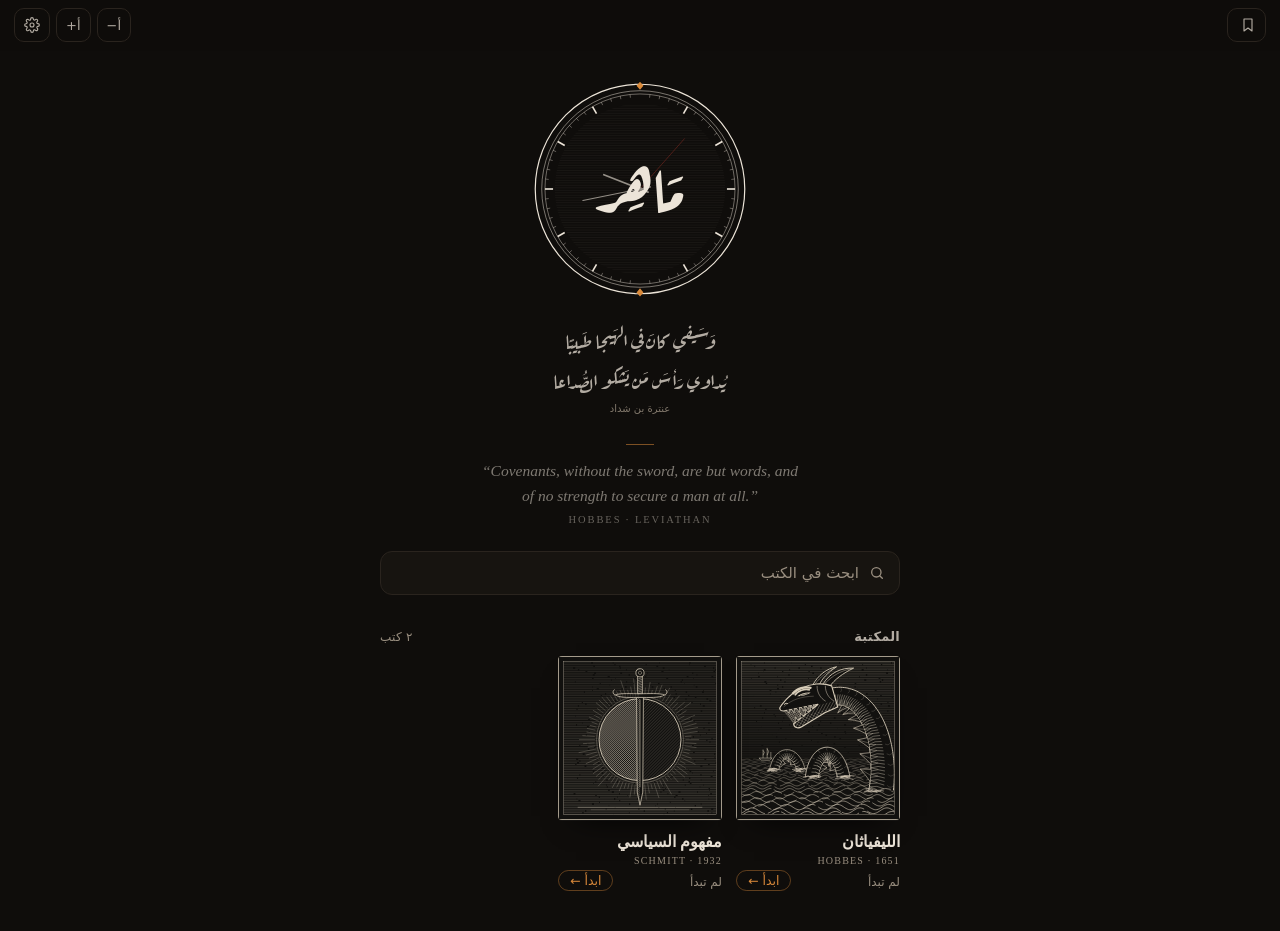
==== commit e592d927: "Hub seal: tap spins the outer rings and ticks Co-Authored-By: Claude Opus 5.5 <noreply@anthropic.com" ====
--- a/index.html
+++ b/index.html
@@ -94,7 +94,11 @@
 
 .seal{color:var(--ink)}
 .seal h1{z-index:2}
-.seal .hands{z-index:1}</style>
+.seal .hands{z-index:1}
+.seal .spin{transform-origin:100px 100px;transform-box:view-box}
+.seal .spin.go{animation:sealspin 1.4s cubic-bezier(.45,0,.2,1)}
+@keyframes sealspin{to{transform:rotate(360deg)}}
+@media (prefers-reduced-motion:reduce){.seal .spin.go{animation-duration:.01s}}</style>
 </head>
 <body>
 <svg width="0" height="0" style="position:absolute" aria-hidden="true"><defs><pattern id="h45" width="2.6" height="2.6" patternUnits="userSpaceOnUse" patternTransform="rotate(45)"><path d="M0,0V2.6" stroke="#d8cdb9" stroke-width=".55"/></pattern>
@@ -124,7 +128,7 @@
 <main>
 <div id="lib">
  <header class="in">
-  <div class="seal"><svg class="ring" viewBox="0 0 200 200" aria-hidden="true"><defs><clipPath id="sl-c"><circle cx="100" cy="100" r="79"/></clipPath></defs><g clip-path="url(#sl-c)"><path d="M0,0.0H200" stroke="currentColor" stroke-width=".4" opacity=".11"/><path d="M0,2.3H200" stroke="currentColor" stroke-width=".4" opacity=".11"/><path d="M0,4.6H200" stroke="currentColor" stroke-width=".4" opacity=".11"/><path d="M0,6.9H200" stroke="currentColor" stroke-width=".4" opacity=".11"/><path d="M0,9.2H200" stroke="currentColor" stroke-width=".4" opacity=".11"/><path d="M0,11.5H200" stroke="currentColor" stroke-width=".4" opacity=".11"/><path d="M0,13.8H200" stroke="currentColor" stroke-width=".4" opacity=".11"/><path d="M0,16.1H200" stroke="currentColor" stroke-width=".4" opacity=".11"/><path d="M0,18.4H200" stroke="currentColor" stroke-width=".4" opacity=".11"/><path d="M0,20.7H200" stroke="currentColor" stroke-width=".4" opacity=".11"/><path d="M0,23.0H200" stroke="currentColor" stroke-width=".4" opacity=".11"/><path d="M0,25.3H200" stroke="currentColor" stroke-width=".4" opacity=".11"/><path d="M0,27.6H200" stroke="currentColor" stroke-width=".4" opacity=".11"/><path d="M0,29.9H200" stroke="currentColor" stroke-width=".4" opacity=".11"/><path d="M0,32.2H200" stroke="currentColor" stroke-width=".4" opacity=".11"/><path d="M0,34.5H200" stroke="currentColor" stroke-width=".4" opacity=".11"/><path d="M0,36.8H200" stroke="currentColor" stroke-width=".4" opacity=".11"/><path d="M0,39.1H200" stroke="currentColor" stroke-width=".4" opacity=".11"/><path d="M0,41.4H200" stroke="currentColor" stroke-width=".4" opacity=".11"/><path d="M0,43.7H200" stroke="currentColor" stroke-width=".4" opacity=".11"/><path d="M0,46.0H200" stroke="currentColor" stroke-width=".4" opacity=".11"/><path d="M0,48.3H200" stroke="currentColor" stroke-width=".4" opacity=".11"/><path d="M0,50.6H200" stroke="currentColor" stroke-width=".4" opacity=".11"/><path d="M0,52.9H200" stroke="currentColor" stroke-width=".4" opacity=".11"/><path d="M0,55.2H200" stroke="currentColor" stroke-width=".4" opacity=".11"/><path d="M0,57.5H200" stroke="currentColor" stroke-width=".4" opacity=".11"/><path d="M0,59.8H200" stroke="currentColor" stroke-width=".4" opacity=".11"/><path d="M0,62.1H200" stroke="currentColor" stroke-width=".4" opacity=".11"/><path d="M0,64.4H200" stroke="currentColor" stroke-width=".4" opacity=".11"/><path d="M0,66.7H200" stroke="currentColor" stroke-width=".4" opacity=".11"/><path d="M0,69.0H200" stroke="currentColor" stroke-width=".4" opacity=".11"/><path d="M0,71.3H200" stroke="currentColor" stroke-width=".4" opacity=".11"/><path d="M0,73.6H200" stroke="currentColor" stroke-width=".4" opacity=".11"/><path d="M0,75.9H200" stroke="currentColor" stroke-width=".4" opacity=".11"/><path d="M0,78.2H200" stroke="currentColor" stroke-width=".4" opacity=".11"/><path d="M0,80.5H200" stroke="currentColor" stroke-width=".4" opacity=".11"/><path d="M0,82.8H200" stroke="currentColor" stroke-width=".4" opacity=".11"/><path d="M0,85.1H200" stroke="currentColor" stroke-width=".4" opacity=".11"/><path d="M0,87.4H200" stroke="currentColor" stroke-width=".4" opacity=".11"/><path d="M0,89.7H200" stroke="currentColor" stroke-width=".4" opacity=".11"/><path d="M0,92.0H200" stroke="currentColor" stroke-width=".4" opacity=".11"/><path d="M0,94.3H200" stroke="currentColor" stroke-width=".4" opacity=".11"/><path d="M0,96.6H200" stroke="currentColor" stroke-width=".4" opacity=".11"/><path d="M0,98.9H200" stroke="currentColor" stroke-width=".4" opacity=".11"/><path d="M0,101.2H200" stroke="currentColor" stroke-width=".4" opacity=".11"/><path d="M0,103.5H200" stroke="currentColor" stroke-width=".4" opacity=".11"/><path d="M0,105.8H200" stroke="currentColor" stroke-width=".4" opacity=".11"/><path d="M0,108.1H200" stroke="currentColor" stroke-width=".4" opacity=".11"/><path d="M0,110.4H200" stroke="currentColor" stroke-width=".4" opacity=".11"/><path d="M0,112.7H200" stroke="currentColor" stroke-width=".4" opacity=".11"/><path d="M0,115.0H200" stroke="currentColor" stroke-width=".4" opacity=".11"/><path d="M0,117.3H200" stroke="currentColor" stroke-width=".4" opacity=".11"/><path d="M0,119.6H200" stroke="currentColor" stroke-width=".4" opacity=".11"/><path d="M0,121.9H200" stroke="currentColor" stroke-width=".4" opacity=".11"/><path d="M0,124.2H200" stroke="currentColor" stroke-width=".4" opacity=".11"/><path d="M0,126.5H200" stroke="currentColor" stroke-width=".4" opacity=".11"/><path d="M0,128.8H200" stroke="currentColor" stroke-width=".4" opacity=".11"/><path d="M0,131.1H200" stroke="currentColor" stroke-width=".4" opacity=".11"/><path d="M0,133.4H200" stroke="currentColor" stroke-width=".4" opacity=".11"/><path d="M0,135.7H200" stroke="currentColor" stroke-width=".4" opacity=".11"/><path d="M0,138.0H200" stroke="currentColor" stroke-width=".4" opacity=".11"/><path d="M0,140.3H200" stroke="currentColor" stroke-width=".4" opacity=".11"/><path d="M0,142.6H200" stroke="currentColor" stroke-width=".4" opacity=".11"/><path d="M0,144.9H200" stroke="currentColor" stroke-width=".4" opacity=".11"/><path d="M0,147.2H200" stroke="currentColor" stroke-width=".4" opacity=".11"/><path d="M0,149.5H200" stroke="currentColor" stroke-width=".4" opacity=".11"/><path d="M0,151.8H200" stroke="currentColor" stroke-width=".4" opacity=".11"/><path d="M0,154.1H200" stroke="currentColor" stroke-width=".4" opacity=".11"/><path d="M0,156.4H200" stroke="currentColor" stroke-width=".4" opacity=".11"/><path d="M0,158.7H200" stroke="currentColor" stroke-width=".4" opacity=".11"/><path d="M0,161.0H200" stroke="currentColor" stroke-width=".4" opacity=".11"/><path d="M0,163.3H200" stroke="currentColor" stroke-width=".4" opacity=".11"/><path d="M0,165.6H200" stroke="currentColor" stroke-width=".4" opacity=".11"/><path d="M0,167.9H200" stroke="currentColor" stroke-width=".4" opacity=".11"/><path d="M0,170.2H200" stroke="currentColor" stroke-width=".4" opacity=".11"/><path d="M0,172.5H200" stroke="currentColor" stroke-width=".4" opacity=".11"/><path d="M0,174.8H200" stroke="currentColor" stroke-width=".4" opacity=".11"/><path d="M0,177.1H200" stroke="currentColor" stroke-width=".4" opacity=".11"/><path d="M0,179.4H200" stroke="currentColor" stroke-width=".4" opacity=".11"/><path d="M0,181.7H200" stroke="currentColor" stroke-width=".4" opacity=".11"/><path d="M0,184.0H200" stroke="currentColor" stroke-width=".4" opacity=".11"/><path d="M0,186.3H200" stroke="currentColor" stroke-width=".4" opacity=".11"/><path d="M0,188.6H200" stroke="currentColor" stroke-width=".4" opacity=".11"/><path d="M0,190.9H200" stroke="currentColor" stroke-width=".4" opacity=".11"/><path d="M0,193.2H200" stroke="currentColor" stroke-width=".4" opacity=".11"/><path d="M0,195.5H200" stroke="currentColor" stroke-width=".4" opacity=".11"/><path d="M0,197.8H200" stroke="currentColor" stroke-width=".4" opacity=".11"/><path d="M0,200.1H200" stroke="currentColor" stroke-width=".4" opacity=".11"/></g><circle cx="100" cy="100" r="97" fill="none" stroke="currentColor" stroke-width="1.1"/><circle cx="100" cy="100" r="91" fill="none" stroke="currentColor" stroke-width=".45"/><circle cx="100" cy="100" r="88" fill="none" stroke="currentColor" stroke-width=".4"/><path d="M108.88,15.47L109.20,12.48" stroke="currentColor" stroke-width="0.5" opacity="0.7"/><path d="M117.67,16.86L118.30,13.92" stroke="currentColor" stroke-width="0.5" opacity="0.7"/><path d="M126.27,19.16L127.19,16.31" stroke="currentColor" stroke-width="0.5" opacity="0.7"/><path d="M134.57,22.35L135.79,19.61" stroke="currentColor" stroke-width="0.5" opacity="0.7"/><path d="M140.25,30.28L144.00,23.79" stroke="currentColor" stroke-width="1.5" opacity="1"/><path d="M149.96,31.23L151.73,28.81" stroke="currentColor" stroke-width="0.5" opacity="0.7"/><path d="M156.88,36.83L158.88,34.60" stroke="currentColor" stroke-width="0.5" opacity="0.7"/><path d="M163.17,43.12L165.40,41.12" stroke="currentColor" stroke-width="0.5" opacity="0.7"/><path d="M168.77,50.04L171.19,48.27" stroke="currentColor" stroke-width="0.5" opacity="0.7"/><path d="M169.72,59.75L176.21,56.00" stroke="currentColor" stroke-width="1.5" opacity="1"/><path d="M177.65,65.43L180.39,64.21" stroke="currentColor" stroke-width="0.5" opacity="0.7"/><path d="M180.84,73.73L183.69,72.81" stroke="currentColor" stroke-width="0.5" opacity="0.7"/><path d="M183.14,82.33L186.08,81.70" stroke="currentColor" stroke-width="0.5" opacity="0.7"/><path d="M184.53,91.12L187.52,90.80" stroke="currentColor" stroke-width="0.5" opacity="0.7"/><path d="M180.50,100.00L188.00,100.00" stroke="currentColor" stroke-width="1.5" opacity="1"/><path d="M184.53,108.88L187.52,109.20" stroke="currentColor" stroke-width="0.5" opacity="0.7"/><path d="M183.14,117.67L186.08,118.30" stroke="currentColor" stroke-width="0.5" opacity="0.7"/><path d="M180.84,126.27L183.69,127.19" stroke="currentColor" stroke-width="0.5" opacity="0.7"/><path d="M177.65,134.57L180.39,135.79" stroke="currentColor" stroke-width="0.5" opacity="0.7"/><path d="M169.72,140.25L176.21,144.00" stroke="currentColor" stroke-width="1.5" opacity="1"/><path d="M168.77,149.96L171.19,151.73" stroke="currentColor" stroke-width="0.5" opacity="0.7"/><path d="M163.17,156.88L165.40,158.88" stroke="currentColor" stroke-width="0.5" opacity="0.7"/><path d="M156.88,163.17L158.88,165.40" stroke="currentColor" stroke-width="0.5" opacity="0.7"/><path d="M149.96,168.77L151.73,171.19" stroke="currentColor" stroke-width="0.5" opacity="0.7"/><path d="M140.25,169.72L144.00,176.21" stroke="currentColor" stroke-width="1.5" opacity="1"/><path d="M134.57,177.65L135.79,180.39" stroke="currentColor" stroke-width="0.5" opacity="0.7"/><path d="M126.27,180.84L127.19,183.69" stroke="currentColor" stroke-width="0.5" opacity="0.7"/><path d="M117.67,183.14L118.30,186.08" stroke="currentColor" stroke-width="0.5" opacity="0.7"/><path d="M108.88,184.53L109.20,187.52" stroke="currentColor" stroke-width="0.5" opacity="0.7"/><path d="M91.12,184.53L90.80,187.52" stroke="currentColor" stroke-width="0.5" opacity="0.7"/><path d="M82.33,183.14L81.70,186.08" stroke="currentColor" stroke-width="0.5" opacity="0.7"/><path d="M73.73,180.84L72.81,183.69" stroke="currentColor" stroke-width="0.5" opacity="0.7"/><path d="M65.43,177.65L64.21,180.39" stroke="currentColor" stroke-width="0.5" opacity="0.7"/><path d="M59.75,169.72L56.00,176.21" stroke="currentColor" stroke-width="1.5" opacity="1"/><path d="M50.04,168.77L48.27,171.19" stroke="currentColor" stroke-width="0.5" opacity="0.7"/><path d="M43.12,163.17L41.12,165.40" stroke="currentColor" stroke-width="0.5" opacity="0.7"/><path d="M36.83,156.88L34.60,158.88" stroke="currentColor" stroke-width="0.5" opacity="0.7"/><path d="M31.23,149.96L28.81,151.73" stroke="currentColor" stroke-width="0.5" opacity="0.7"/><path d="M30.28,140.25L23.79,144.00" stroke="currentColor" stroke-width="1.5" opacity="1"/><path d="M22.35,134.57L19.61,135.79" stroke="currentColor" stroke-width="0.5" opacity="0.7"/><path d="M19.16,126.27L16.31,127.19" stroke="currentColor" stroke-width="0.5" opacity="0.7"/><path d="M16.86,117.67L13.92,118.30" stroke="currentColor" stroke-width="0.5" opacity="0.7"/><path d="M15.47,108.88L12.48,109.20" stroke="currentColor" stroke-width="0.5" opacity="0.7"/><path d="M19.50,100.00L12.00,100.00" stroke="currentColor" stroke-width="1.5" opacity="1"/><path d="M15.47,91.12L12.48,90.80" stroke="currentColor" stroke-width="0.5" opacity="0.7"/><path d="M16.86,82.33L13.92,81.70" stroke="currentColor" stroke-width="0.5" opacity="0.7"/><path d="M19.16,73.73L16.31,72.81" stroke="currentColor" stroke-width="0.5" opacity="0.7"/><path d="M22.35,65.43L19.61,64.21" stroke="currentColor" stroke-width="0.5" opacity="0.7"/><path d="M30.28,59.75L23.79,56.00" stroke="currentColor" stroke-width="1.5" opacity="1"/><path d="M31.23,50.04L28.81,48.27" stroke="currentColor" stroke-width="0.5" opacity="0.7"/><path d="M36.83,43.12L34.60,41.12" stroke="currentColor" stroke-width="0.5" opacity="0.7"/><path d="M43.12,36.83L41.12,34.60" stroke="currentColor" stroke-width="0.5" opacity="0.7"/><path d="M50.04,31.23L48.27,28.81" stroke="currentColor" stroke-width="0.5" opacity="0.7"/><path d="M59.75,30.28L56.00,23.79" stroke="currentColor" stroke-width="1.5" opacity="1"/><path d="M65.43,22.35L64.21,19.61" stroke="currentColor" stroke-width="0.5" opacity="0.7"/><path d="M73.73,19.16L72.81,16.31" stroke="currentColor" stroke-width="0.5" opacity="0.7"/><path d="M82.33,16.86L81.70,13.92" stroke="currentColor" stroke-width="0.5" opacity="0.7"/><path d="M91.12,15.47L90.80,12.48" stroke="currentColor" stroke-width="0.5" opacity="0.7"/><path d="M100,0.6 l3.2,3.8 -3.2,3.8 -3.2,-3.8z M100,192 l3.2,3.8 -3.2,3.8 -3.2,-3.8z" style="fill:var(--cu)"/></svg><svg class="hands" viewBox="0 0 200 200" aria-hidden="true"><g id="hH"><path d="M100,108 L100,64" stroke="currentColor" stroke-width="1.6" stroke-linecap="round"/></g><g id="hM"><path d="M100,110 L100,46" stroke="currentColor" stroke-width="1" stroke-linecap="round"/></g><g id="hS"><path d="M100,112 L100,38" style="stroke:#c0392b" stroke-width=".5" stroke-linecap="round"/><circle cx="100" cy="112" r="1.6" style="fill:#c0392b"/></g><circle cx="100" cy="100" r="1.8" fill="currentColor"/></svg><h1>مَاهِر</h1></div>
+  <div class="seal"><svg class="ring" viewBox="0 0 200 200" aria-hidden="true"><defs><clipPath id="sl-c"><circle cx="100" cy="100" r="79"/></clipPath></defs><g clip-path="url(#sl-c)"><path d="M0,0.0H200" stroke="currentColor" stroke-width=".4" opacity=".11"/><path d="M0,2.3H200" stroke="currentColor" stroke-width=".4" opacity=".11"/><path d="M0,4.6H200" stroke="currentColor" stroke-width=".4" opacity=".11"/><path d="M0,6.9H200" stroke="currentColor" stroke-width=".4" opacity=".11"/><path d="M0,9.2H200" stroke="currentColor" stroke-width=".4" opacity=".11"/><path d="M0,11.5H200" stroke="currentColor" stroke-width=".4" opacity=".11"/><path d="M0,13.8H200" stroke="currentColor" stroke-width=".4" opacity=".11"/><path d="M0,16.1H200" stroke="currentColor" stroke-width=".4" opacity=".11"/><path d="M0,18.4H200" stroke="currentColor" stroke-width=".4" opacity=".11"/><path d="M0,20.7H200" stroke="currentColor" stroke-width=".4" opacity=".11"/><path d="M0,23.0H200" stroke="currentColor" stroke-width=".4" opacity=".11"/><path d="M0,25.3H200" stroke="currentColor" stroke-width=".4" opacity=".11"/><path d="M0,27.6H200" stroke="currentColor" stroke-width=".4" opacity=".11"/><path d="M0,29.9H200" stroke="currentColor" stroke-width=".4" opacity=".11"/><path d="M0,32.2H200" stroke="currentColor" stroke-width=".4" opacity=".11"/><path d="M0,34.5H200" stroke="currentColor" stroke-width=".4" opacity=".11"/><path d="M0,36.8H200" stroke="currentColor" stroke-width=".4" opacity=".11"/><path d="M0,39.1H200" stroke="currentColor" stroke-width=".4" opacity=".11"/><path d="M0,41.4H200" stroke="currentColor" stroke-width=".4" opacity=".11"/><path d="M0,43.7H200" stroke="currentColor" stroke-width=".4" opacity=".11"/><path d="M0,46.0H200" stroke="currentColor" stroke-width=".4" opacity=".11"/><path d="M0,48.3H200" stroke="currentColor" stroke-width=".4" opacity=".11"/><path d="M0,50.6H200" stroke="currentColor" stroke-width=".4" opacity=".11"/><path d="M0,52.9H200" stroke="currentColor" stroke-width=".4" opacity=".11"/><path d="M0,55.2H200" stroke="currentColor" stroke-width=".4" opacity=".11"/><path d="M0,57.5H200" stroke="currentColor" stroke-width=".4" opacity=".11"/><path d="M0,59.8H200" stroke="currentColor" stroke-width=".4" opacity=".11"/><path d="M0,62.1H200" stroke="currentColor" stroke-width=".4" opacity=".11"/><path d="M0,64.4H200" stroke="currentColor" stroke-width=".4" opacity=".11"/><path d="M0,66.7H200" stroke="currentColor" stroke-width=".4" opacity=".11"/><path d="M0,69.0H200" stroke="currentColor" stroke-width=".4" opacity=".11"/><path d="M0,71.3H200" stroke="currentColor" stroke-width=".4" opacity=".11"/><path d="M0,73.6H200" stroke="currentColor" stroke-width=".4" opacity=".11"/><path d="M0,75.9H200" stroke="currentColor" stroke-width=".4" opacity=".11"/><path d="M0,78.2H200" stroke="currentColor" stroke-width=".4" opacity=".11"/><path d="M0,80.5H200" stroke="currentColor" stroke-width=".4" opacity=".11"/><path d="M0,82.8H200" stroke="currentColor" stroke-width=".4" opacity=".11"/><path d="M0,85.1H200" stroke="currentColor" stroke-width=".4" opacity=".11"/><path d="M0,87.4H200" stroke="currentColor" stroke-width=".4" opacity=".11"/><path d="M0,89.7H200" stroke="currentColor" stroke-width=".4" opacity=".11"/><path d="M0,92.0H200" stroke="currentColor" stroke-width=".4" opacity=".11"/><path d="M0,94.3H200" stroke="currentColor" stroke-width=".4" opacity=".11"/><path d="M0,96.6H200" stroke="currentColor" stroke-width=".4" opacity=".11"/><path d="M0,98.9H200" stroke="currentColor" stroke-width=".4" opacity=".11"/><path d="M0,101.2H200" stroke="currentColor" stroke-width=".4" opacity=".11"/><path d="M0,103.5H200" stroke="currentColor" stroke-width=".4" opacity=".11"/><path d="M0,105.8H200" stroke="currentColor" stroke-width=".4" opacity=".11"/><path d="M0,108.1H200" stroke="currentColor" stroke-width=".4" opacity=".11"/><path d="M0,110.4H200" stroke="currentColor" stroke-width=".4" opacity=".11"/><path d="M0,112.7H200" stroke="currentColor" stroke-width=".4" opacity=".11"/><path d="M0,115.0H200" stroke="currentColor" stroke-width=".4" opacity=".11"/><path d="M0,117.3H200" stroke="currentColor" stroke-width=".4" opacity=".11"/><path d="M0,119.6H200" stroke="currentColor" stroke-width=".4" opacity=".11"/><path d="M0,121.9H200" stroke="currentColor" stroke-width=".4" opacity=".11"/><path d="M0,124.2H200" stroke="currentColor" stroke-width=".4" opacity=".11"/><path d="M0,126.5H200" stroke="currentColor" stroke-width=".4" opacity=".11"/><path d="M0,128.8H200" stroke="currentColor" stroke-width=".4" opacity=".11"/><path d="M0,131.1H200" stroke="currentColor" stroke-width=".4" opacity=".11"/><path d="M0,133.4H200" stroke="currentColor" stroke-width=".4" opacity=".11"/><path d="M0,135.7H200" stroke="currentColor" stroke-width=".4" opacity=".11"/><path d="M0,138.0H200" stroke="currentColor" stroke-width=".4" opacity=".11"/><path d="M0,140.3H200" stroke="currentColor" stroke-width=".4" opacity=".11"/><path d="M0,142.6H200" stroke="currentColor" stroke-width=".4" opacity=".11"/><path d="M0,144.9H200" stroke="currentColor" stroke-width=".4" opacity=".11"/><path d="M0,147.2H200" stroke="currentColor" stroke-width=".4" opacity=".11"/><path d="M0,149.5H200" stroke="currentColor" stroke-width=".4" opacity=".11"/><path d="M0,151.8H200" stroke="currentColor" stroke-width=".4" opacity=".11"/><path d="M0,154.1H200" stroke="currentColor" stroke-width=".4" opacity=".11"/><path d="M0,156.4H200" stroke="currentColor" stroke-width=".4" opacity=".11"/><path d="M0,158.7H200" stroke="currentColor" stroke-width=".4" opacity=".11"/><path d="M0,161.0H200" stroke="currentColor" stroke-width=".4" opacity=".11"/><path d="M0,163.3H200" stroke="currentColor" stroke-width=".4" opacity=".11"/><path d="M0,165.6H200" stroke="currentColor" stroke-width=".4" opacity=".11"/><path d="M0,167.9H200" stroke="currentColor" stroke-width=".4" opacity=".11"/><path d="M0,170.2H200" stroke="currentColor" stroke-width=".4" opacity=".11"/><path d="M0,172.5H200" stroke="currentColor" stroke-width=".4" opacity=".11"/><path d="M0,174.8H200" stroke="currentColor" stroke-width=".4" opacity=".11"/><path d="M0,177.1H200" stroke="currentColor" stroke-width=".4" opacity=".11"/><path d="M0,179.4H200" stroke="currentColor" stroke-width=".4" opacity=".11"/><path d="M0,181.7H200" stroke="currentColor" stroke-width=".4" opacity=".11"/><path d="M0,184.0H200" stroke="currentColor" stroke-width=".4" opacity=".11"/><path d="M0,186.3H200" stroke="currentColor" stroke-width=".4" opacity=".11"/><path d="M0,188.6H200" stroke="currentColor" stroke-width=".4" opacity=".11"/><path d="M0,190.9H200" stroke="currentColor" stroke-width=".4" opacity=".11"/><path d="M0,193.2H200" stroke="currentColor" stroke-width=".4" opacity=".11"/><path d="M0,195.5H200" stroke="currentColor" stroke-width=".4" opacity=".11"/><path d="M0,197.8H200" stroke="currentColor" stroke-width=".4" opacity=".11"/><path d="M0,200.1H200" stroke="currentColor" stroke-width=".4" opacity=".11"/></g><g class="spin"><circle cx="100" cy="100" r="97" fill="none" stroke="currentColor" stroke-width="1.1"/><circle cx="100" cy="100" r="91" fill="none" stroke="currentColor" stroke-width=".45"/><circle cx="100" cy="100" r="88" fill="none" stroke="currentColor" stroke-width=".4"/><path d="M108.88,15.47L109.20,12.48" stroke="currentColor" stroke-width="0.5" opacity="0.7"/><path d="M117.67,16.86L118.30,13.92" stroke="currentColor" stroke-width="0.5" opacity="0.7"/><path d="M126.27,19.16L127.19,16.31" stroke="currentColor" stroke-width="0.5" opacity="0.7"/><path d="M134.57,22.35L135.79,19.61" stroke="currentColor" stroke-width="0.5" opacity="0.7"/><path d="M140.25,30.28L144.00,23.79" stroke="currentColor" stroke-width="1.5" opacity="1"/><path d="M149.96,31.23L151.73,28.81" stroke="currentColor" stroke-width="0.5" opacity="0.7"/><path d="M156.88,36.83L158.88,34.60" stroke="currentColor" stroke-width="0.5" opacity="0.7"/><path d="M163.17,43.12L165.40,41.12" stroke="currentColor" stroke-width="0.5" opacity="0.7"/><path d="M168.77,50.04L171.19,48.27" stroke="currentColor" stroke-width="0.5" opacity="0.7"/><path d="M169.72,59.75L176.21,56.00" stroke="currentColor" stroke-width="1.5" opacity="1"/><path d="M177.65,65.43L180.39,64.21" stroke="currentColor" stroke-width="0.5" opacity="0.7"/><path d="M180.84,73.73L183.69,72.81" stroke="currentColor" stroke-width="0.5" opacity="0.7"/><path d="M183.14,82.33L186.08,81.70" stroke="currentColor" stroke-width="0.5" opacity="0.7"/><path d="M184.53,91.12L187.52,90.80" stroke="currentColor" stroke-width="0.5" opacity="0.7"/><path d="M180.50,100.00L188.00,100.00" stroke="currentColor" stroke-width="1.5" opacity="1"/><path d="M184.53,108.88L187.52,109.20" stroke="currentColor" stroke-width="0.5" opacity="0.7"/><path d="M183.14,117.67L186.08,118.30" stroke="currentColor" stroke-width="0.5" opacity="0.7"/><path d="M180.84,126.27L183.69,127.19" stroke="currentColor" stroke-width="0.5" opacity="0.7"/><path d="M177.65,134.57L180.39,135.79" stroke="currentColor" stroke-width="0.5" opacity="0.7"/><path d="M169.72,140.25L176.21,144.00" stroke="currentColor" stroke-width="1.5" opacity="1"/><path d="M168.77,149.96L171.19,151.73" stroke="currentColor" stroke-width="0.5" opacity="0.7"/><path d="M163.17,156.88L165.40,158.88" stroke="currentColor" stroke-width="0.5" opacity="0.7"/><path d="M156.88,163.17L158.88,165.40" stroke="currentColor" stroke-width="0.5" opacity="0.7"/><path d="M149.96,168.77L151.73,171.19" stroke="currentColor" stroke-width="0.5" opacity="0.7"/><path d="M140.25,169.72L144.00,176.21" stroke="currentColor" stroke-width="1.5" opacity="1"/><path d="M134.57,177.65L135.79,180.39" stroke="currentColor" stroke-width="0.5" opacity="0.7"/><path d="M126.27,180.84L127.19,183.69" stroke="currentColor" stroke-width="0.5" opacity="0.7"/><path d="M117.67,183.14L118.30,186.08" stroke="currentColor" stroke-width="0.5" opacity="0.7"/><path d="M108.88,184.53L109.20,187.52" stroke="currentColor" stroke-width="0.5" opacity="0.7"/><path d="M91.12,184.53L90.80,187.52" stroke="currentColor" stroke-width="0.5" opacity="0.7"/><path d="M82.33,183.14L81.70,186.08" stroke="currentColor" stroke-width="0.5" opacity="0.7"/><path d="M73.73,180.84L72.81,183.69" stroke="currentColor" stroke-width="0.5" opacity="0.7"/><path d="M65.43,177.65L64.21,180.39" stroke="currentColor" stroke-width="0.5" opacity="0.7"/><path d="M59.75,169.72L56.00,176.21" stroke="currentColor" stroke-width="1.5" opacity="1"/><path d="M50.04,168.77L48.27,171.19" stroke="currentColor" stroke-width="0.5" opacity="0.7"/><path d="M43.12,163.17L41.12,165.40" stroke="currentColor" stroke-width="0.5" opacity="0.7"/><path d="M36.83,156.88L34.60,158.88" stroke="currentColor" stroke-width="0.5" opacity="0.7"/><path d="M31.23,149.96L28.81,151.73" stroke="currentColor" stroke-width="0.5" opacity="0.7"/><path d="M30.28,140.25L23.79,144.00" stroke="currentColor" stroke-width="1.5" opacity="1"/><path d="M22.35,134.57L19.61,135.79" stroke="currentColor" stroke-width="0.5" opacity="0.7"/><path d="M19.16,126.27L16.31,127.19" stroke="currentColor" stroke-width="0.5" opacity="0.7"/><path d="M16.86,117.67L13.92,118.30" stroke="currentColor" stroke-width="0.5" opacity="0.7"/><path d="M15.47,108.88L12.48,109.20" stroke="currentColor" stroke-width="0.5" opacity="0.7"/><path d="M19.50,100.00L12.00,100.00" stroke="currentColor" stroke-width="1.5" opacity="1"/><path d="M15.47,91.12L12.48,90.80" stroke="currentColor" stroke-width="0.5" opacity="0.7"/><path d="M16.86,82.33L13.92,81.70" stroke="currentColor" stroke-width="0.5" opacity="0.7"/><path d="M19.16,73.73L16.31,72.81" stroke="currentColor" stroke-width="0.5" opacity="0.7"/><path d="M22.35,65.43L19.61,64.21" stroke="currentColor" stroke-width="0.5" opacity="0.7"/><path d="M30.28,59.75L23.79,56.00" stroke="currentColor" stroke-width="1.5" opacity="1"/><path d="M31.23,50.04L28.81,48.27" stroke="currentColor" stroke-width="0.5" opacity="0.7"/><path d="M36.83,43.12L34.60,41.12" stroke="currentColor" stroke-width="0.5" opacity="0.7"/><path d="M43.12,36.83L41.12,34.60" stroke="currentColor" stroke-width="0.5" opacity="0.7"/><path d="M50.04,31.23L48.27,28.81" stroke="currentColor" stroke-width="0.5" opacity="0.7"/><path d="M59.75,30.28L56.00,23.79" stroke="currentColor" stroke-width="1.5" opacity="1"/><path d="M65.43,22.35L64.21,19.61" stroke="currentColor" stroke-width="0.5" opacity="0.7"/><path d="M73.73,19.16L72.81,16.31" stroke="currentColor" stroke-width="0.5" opacity="0.7"/><path d="M82.33,16.86L81.70,13.92" stroke="currentColor" stroke-width="0.5" opacity="0.7"/><path d="M91.12,15.47L90.80,12.48" stroke="currentColor" stroke-width="0.5" opacity="0.7"/><path d="M100,0.6 l3.2,3.8 -3.2,3.8 -3.2,-3.8z M100,192 l3.2,3.8 -3.2,3.8 -3.2,-3.8z" style="fill:var(--cu)"/></g></svg><svg class="hands" viewBox="0 0 200 200" aria-hidden="true"><g id="hH"><path d="M100,108 L100,64" stroke="currentColor" stroke-width="1.6" stroke-linecap="round"/></g><g id="hM"><path d="M100,110 L100,46" stroke="currentColor" stroke-width="1" stroke-linecap="round"/></g><g id="hS"><path d="M100,112 L100,38" style="stroke:#c0392b" stroke-width=".5" stroke-linecap="round"/><circle cx="100" cy="112" r="1.6" style="fill:#c0392b"/></g><circle cx="100" cy="100" r="1.8" fill="currentColor"/></svg><h1>مَاهِر</h1></div>
   <div class="verse" id="vg"><span>وَسَيفي كانَ في الهَيجا طَبيبًا</span><span>يُداوي رَأسَ مَن يَشكو الصُّداعا</span></div>
   <div class="poet">عنترة بن شداد</div>
   <figure id="q" title="Another" dir="ltr"><blockquote id="qt"></blockquote><figcaption id="qs"></figcaption></figure>
@@ -201,7 +205,7 @@
   if(sm)requestAnimationFrame(tick);else setTimeout(tick,1000-ms+5);}
  tick();})();
 
-(()=>{const e=document.querySelector('.seal');if(!e)return;let t=0;const x=()=>{clearTimeout(t);t=0};e.addEventListener('contextmenu',v=>v.preventDefault());e.addEventListener('pointerdown',()=>{x();t=setTimeout(()=>{t=0;location.href=atob('YXNzZXRzL2ZhbGxiYWNrLmh0bWw=')},1100)});['pointerup','pointercancel','pointerleave','pointermove'].forEach(n=>e.addEventListener(n,v=>{if(n!=='pointermove'||Math.abs(v.movementX)+Math.abs(v.movementY)>6)x()}))})();
+(()=>{const e=document.querySelector('.seal');if(!e)return;let t=0;const x=()=>{clearTimeout(t);t=0};e.addEventListener('contextmenu',v=>v.preventDefault());const g=e.querySelector('.spin');let ok=0;e.addEventListener('pointerup',()=>{if(ok&&t&&g){g.classList.remove('go');void g.getBoundingClientRect();g.classList.add('go')}ok=0});g&&g.addEventListener('animationend',()=>g.classList.remove('go'));['pointercancel','pointerleave'].forEach(n=>e.addEventListener(n,()=>{ok=0}));e.addEventListener('pointermove',v=>{if(Math.abs(v.movementX)+Math.abs(v.movementY)>6)ok=0});e.addEventListener('pointerdown',()=>{ok=1;x();t=setTimeout(()=>{t=0;location.href=atob('YXNzZXRzL2ZhbGxiYWNrLmh0bWw=')},1100)});['pointerup','pointercancel','pointerleave','pointermove'].forEach(n=>e.addEventListener(n,v=>{if(n!=='pointermove'||Math.abs(v.movementX)+Math.abs(v.movementY)>6)x()}))})();
 /* ---- search ---- */
 var IDX=null,qi=document.getElementById('qi'),res=document.getElementById('res'),st0;
 function nz(t){return t.replace(/[\u064B-\u0652\u0670\u0640]/g,'').replace(/[أإآٱ]/g,'ا').replace(/ى/g,'ي').replace(/ة/g,'ه').replace(/ؤ/g,'و').replace(/ئ/g,'ي').toLowerCase();}
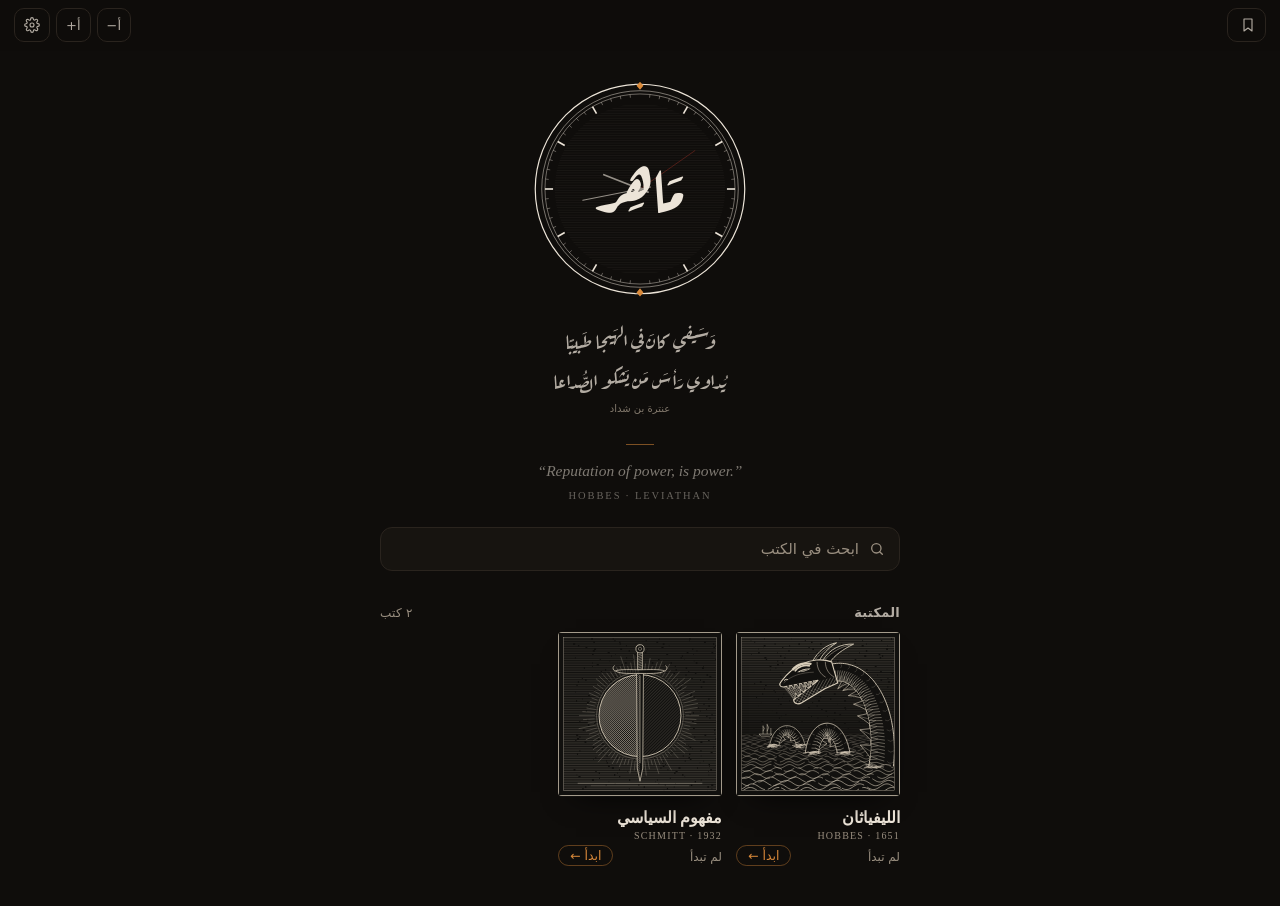
==== commit 70822787: "Revert hub seal spin (wrong target); bump cache Co-Authored-By: Claude Opus 5.5 <noreply@anthropic.c" ====
--- a/index.html
+++ b/index.html
@@ -94,11 +94,7 @@
 
 .seal{color:var(--ink)}
 .seal h1{z-index:2}
-.seal .hands{z-index:1}
-.seal .spin{transform-origin:100px 100px;transform-box:view-box}
-.seal .spin.go{animation:sealspin 1.4s cubic-bezier(.45,0,.2,1)}
-@keyframes sealspin{to{transform:rotate(360deg)}}
-@media (prefers-reduced-motion:reduce){.seal .spin.go{animation-duration:.01s}}</style>
+.seal .hands{z-index:1}</style>
 </head>
 <body>
 <svg width="0" height="0" style="position:absolute" aria-hidden="true"><defs><pattern id="h45" width="2.6" height="2.6" patternUnits="userSpaceOnUse" patternTransform="rotate(45)"><path d="M0,0V2.6" stroke="#d8cdb9" stroke-width=".55"/></pattern>
@@ -128,7 +124,7 @@
 <main>
 <div id="lib">
  <header class="in">
-  <div class="seal"><svg class="ring" viewBox="0 0 200 200" aria-hidden="true"><defs><clipPath id="sl-c"><circle cx="100" cy="100" r="79"/></clipPath></defs><g clip-path="url(#sl-c)"><path d="M0,0.0H200" stroke="currentColor" stroke-width=".4" opacity=".11"/><path d="M0,2.3H200" stroke="currentColor" stroke-width=".4" opacity=".11"/><path d="M0,4.6H200" stroke="currentColor" stroke-width=".4" opacity=".11"/><path d="M0,6.9H200" stroke="currentColor" stroke-width=".4" opacity=".11"/><path d="M0,9.2H200" stroke="currentColor" stroke-width=".4" opacity=".11"/><path d="M0,11.5H200" stroke="currentColor" stroke-width=".4" opacity=".11"/><path d="M0,13.8H200" stroke="currentColor" stroke-width=".4" opacity=".11"/><path d="M0,16.1H200" stroke="currentColor" stroke-width=".4" opacity=".11"/><path d="M0,18.4H200" stroke="currentColor" stroke-width=".4" opacity=".11"/><path d="M0,20.7H200" stroke="currentColor" stroke-width=".4" opacity=".11"/><path d="M0,23.0H200" stroke="currentColor" stroke-width=".4" opacity=".11"/><path d="M0,25.3H200" stroke="currentColor" stroke-width=".4" opacity=".11"/><path d="M0,27.6H200" stroke="currentColor" stroke-width=".4" opacity=".11"/><path d="M0,29.9H200" stroke="currentColor" stroke-width=".4" opacity=".11"/><path d="M0,32.2H200" stroke="currentColor" stroke-width=".4" opacity=".11"/><path d="M0,34.5H200" stroke="currentColor" stroke-width=".4" opacity=".11"/><path d="M0,36.8H200" stroke="currentColor" stroke-width=".4" opacity=".11"/><path d="M0,39.1H200" stroke="currentColor" stroke-width=".4" opacity=".11"/><path d="M0,41.4H200" stroke="currentColor" stroke-width=".4" opacity=".11"/><path d="M0,43.7H200" stroke="currentColor" stroke-width=".4" opacity=".11"/><path d="M0,46.0H200" stroke="currentColor" stroke-width=".4" opacity=".11"/><path d="M0,48.3H200" stroke="currentColor" stroke-width=".4" opacity=".11"/><path d="M0,50.6H200" stroke="currentColor" stroke-width=".4" opacity=".11"/><path d="M0,52.9H200" stroke="currentColor" stroke-width=".4" opacity=".11"/><path d="M0,55.2H200" stroke="currentColor" stroke-width=".4" opacity=".11"/><path d="M0,57.5H200" stroke="currentColor" stroke-width=".4" opacity=".11"/><path d="M0,59.8H200" stroke="currentColor" stroke-width=".4" opacity=".11"/><path d="M0,62.1H200" stroke="currentColor" stroke-width=".4" opacity=".11"/><path d="M0,64.4H200" stroke="currentColor" stroke-width=".4" opacity=".11"/><path d="M0,66.7H200" stroke="currentColor" stroke-width=".4" opacity=".11"/><path d="M0,69.0H200" stroke="currentColor" stroke-width=".4" opacity=".11"/><path d="M0,71.3H200" stroke="currentColor" stroke-width=".4" opacity=".11"/><path d="M0,73.6H200" stroke="currentColor" stroke-width=".4" opacity=".11"/><path d="M0,75.9H200" stroke="currentColor" stroke-width=".4" opacity=".11"/><path d="M0,78.2H200" stroke="currentColor" stroke-width=".4" opacity=".11"/><path d="M0,80.5H200" stroke="currentColor" stroke-width=".4" opacity=".11"/><path d="M0,82.8H200" stroke="currentColor" stroke-width=".4" opacity=".11"/><path d="M0,85.1H200" stroke="currentColor" stroke-width=".4" opacity=".11"/><path d="M0,87.4H200" stroke="currentColor" stroke-width=".4" opacity=".11"/><path d="M0,89.7H200" stroke="currentColor" stroke-width=".4" opacity=".11"/><path d="M0,92.0H200" stroke="currentColor" stroke-width=".4" opacity=".11"/><path d="M0,94.3H200" stroke="currentColor" stroke-width=".4" opacity=".11"/><path d="M0,96.6H200" stroke="currentColor" stroke-width=".4" opacity=".11"/><path d="M0,98.9H200" stroke="currentColor" stroke-width=".4" opacity=".11"/><path d="M0,101.2H200" stroke="currentColor" stroke-width=".4" opacity=".11"/><path d="M0,103.5H200" stroke="currentColor" stroke-width=".4" opacity=".11"/><path d="M0,105.8H200" stroke="currentColor" stroke-width=".4" opacity=".11"/><path d="M0,108.1H200" stroke="currentColor" stroke-width=".4" opacity=".11"/><path d="M0,110.4H200" stroke="currentColor" stroke-width=".4" opacity=".11"/><path d="M0,112.7H200" stroke="currentColor" stroke-width=".4" opacity=".11"/><path d="M0,115.0H200" stroke="currentColor" stroke-width=".4" opacity=".11"/><path d="M0,117.3H200" stroke="currentColor" stroke-width=".4" opacity=".11"/><path d="M0,119.6H200" stroke="currentColor" stroke-width=".4" opacity=".11"/><path d="M0,121.9H200" stroke="currentColor" stroke-width=".4" opacity=".11"/><path d="M0,124.2H200" stroke="currentColor" stroke-width=".4" opacity=".11"/><path d="M0,126.5H200" stroke="currentColor" stroke-width=".4" opacity=".11"/><path d="M0,128.8H200" stroke="currentColor" stroke-width=".4" opacity=".11"/><path d="M0,131.1H200" stroke="currentColor" stroke-width=".4" opacity=".11"/><path d="M0,133.4H200" stroke="currentColor" stroke-width=".4" opacity=".11"/><path d="M0,135.7H200" stroke="currentColor" stroke-width=".4" opacity=".11"/><path d="M0,138.0H200" stroke="currentColor" stroke-width=".4" opacity=".11"/><path d="M0,140.3H200" stroke="currentColor" stroke-width=".4" opacity=".11"/><path d="M0,142.6H200" stroke="currentColor" stroke-width=".4" opacity=".11"/><path d="M0,144.9H200" stroke="currentColor" stroke-width=".4" opacity=".11"/><path d="M0,147.2H200" stroke="currentColor" stroke-width=".4" opacity=".11"/><path d="M0,149.5H200" stroke="currentColor" stroke-width=".4" opacity=".11"/><path d="M0,151.8H200" stroke="currentColor" stroke-width=".4" opacity=".11"/><path d="M0,154.1H200" stroke="currentColor" stroke-width=".4" opacity=".11"/><path d="M0,156.4H200" stroke="currentColor" stroke-width=".4" opacity=".11"/><path d="M0,158.7H200" stroke="currentColor" stroke-width=".4" opacity=".11"/><path d="M0,161.0H200" stroke="currentColor" stroke-width=".4" opacity=".11"/><path d="M0,163.3H200" stroke="currentColor" stroke-width=".4" opacity=".11"/><path d="M0,165.6H200" stroke="currentColor" stroke-width=".4" opacity=".11"/><path d="M0,167.9H200" stroke="currentColor" stroke-width=".4" opacity=".11"/><path d="M0,170.2H200" stroke="currentColor" stroke-width=".4" opacity=".11"/><path d="M0,172.5H200" stroke="currentColor" stroke-width=".4" opacity=".11"/><path d="M0,174.8H200" stroke="currentColor" stroke-width=".4" opacity=".11"/><path d="M0,177.1H200" stroke="currentColor" stroke-width=".4" opacity=".11"/><path d="M0,179.4H200" stroke="currentColor" stroke-width=".4" opacity=".11"/><path d="M0,181.7H200" stroke="currentColor" stroke-width=".4" opacity=".11"/><path d="M0,184.0H200" stroke="currentColor" stroke-width=".4" opacity=".11"/><path d="M0,186.3H200" stroke="currentColor" stroke-width=".4" opacity=".11"/><path d="M0,188.6H200" stroke="currentColor" stroke-width=".4" opacity=".11"/><path d="M0,190.9H200" stroke="currentColor" stroke-width=".4" opacity=".11"/><path d="M0,193.2H200" stroke="currentColor" stroke-width=".4" opacity=".11"/><path d="M0,195.5H200" stroke="currentColor" stroke-width=".4" opacity=".11"/><path d="M0,197.8H200" stroke="currentColor" stroke-width=".4" opacity=".11"/><path d="M0,200.1H200" stroke="currentColor" stroke-width=".4" opacity=".11"/></g><g class="spin"><circle cx="100" cy="100" r="97" fill="none" stroke="currentColor" stroke-width="1.1"/><circle cx="100" cy="100" r="91" fill="none" stroke="currentColor" stroke-width=".45"/><circle cx="100" cy="100" r="88" fill="none" stroke="currentColor" stroke-width=".4"/><path d="M108.88,15.47L109.20,12.48" stroke="currentColor" stroke-width="0.5" opacity="0.7"/><path d="M117.67,16.86L118.30,13.92" stroke="currentColor" stroke-width="0.5" opacity="0.7"/><path d="M126.27,19.16L127.19,16.31" stroke="currentColor" stroke-width="0.5" opacity="0.7"/><path d="M134.57,22.35L135.79,19.61" stroke="currentColor" stroke-width="0.5" opacity="0.7"/><path d="M140.25,30.28L144.00,23.79" stroke="currentColor" stroke-width="1.5" opacity="1"/><path d="M149.96,31.23L151.73,28.81" stroke="currentColor" stroke-width="0.5" opacity="0.7"/><path d="M156.88,36.83L158.88,34.60" stroke="currentColor" stroke-width="0.5" opacity="0.7"/><path d="M163.17,43.12L165.40,41.12" stroke="currentColor" stroke-width="0.5" opacity="0.7"/><path d="M168.77,50.04L171.19,48.27" stroke="currentColor" stroke-width="0.5" opacity="0.7"/><path d="M169.72,59.75L176.21,56.00" stroke="currentColor" stroke-width="1.5" opacity="1"/><path d="M177.65,65.43L180.39,64.21" stroke="currentColor" stroke-width="0.5" opacity="0.7"/><path d="M180.84,73.73L183.69,72.81" stroke="currentColor" stroke-width="0.5" opacity="0.7"/><path d="M183.14,82.33L186.08,81.70" stroke="currentColor" stroke-width="0.5" opacity="0.7"/><path d="M184.53,91.12L187.52,90.80" stroke="currentColor" stroke-width="0.5" opacity="0.7"/><path d="M180.50,100.00L188.00,100.00" stroke="currentColor" stroke-width="1.5" opacity="1"/><path d="M184.53,108.88L187.52,109.20" stroke="currentColor" stroke-width="0.5" opacity="0.7"/><path d="M183.14,117.67L186.08,118.30" stroke="currentColor" stroke-width="0.5" opacity="0.7"/><path d="M180.84,126.27L183.69,127.19" stroke="currentColor" stroke-width="0.5" opacity="0.7"/><path d="M177.65,134.57L180.39,135.79" stroke="currentColor" stroke-width="0.5" opacity="0.7"/><path d="M169.72,140.25L176.21,144.00" stroke="currentColor" stroke-width="1.5" opacity="1"/><path d="M168.77,149.96L171.19,151.73" stroke="currentColor" stroke-width="0.5" opacity="0.7"/><path d="M163.17,156.88L165.40,158.88" stroke="currentColor" stroke-width="0.5" opacity="0.7"/><path d="M156.88,163.17L158.88,165.40" stroke="currentColor" stroke-width="0.5" opacity="0.7"/><path d="M149.96,168.77L151.73,171.19" stroke="currentColor" stroke-width="0.5" opacity="0.7"/><path d="M140.25,169.72L144.00,176.21" stroke="currentColor" stroke-width="1.5" opacity="1"/><path d="M134.57,177.65L135.79,180.39" stroke="currentColor" stroke-width="0.5" opacity="0.7"/><path d="M126.27,180.84L127.19,183.69" stroke="currentColor" stroke-width="0.5" opacity="0.7"/><path d="M117.67,183.14L118.30,186.08" stroke="currentColor" stroke-width="0.5" opacity="0.7"/><path d="M108.88,184.53L109.20,187.52" stroke="currentColor" stroke-width="0.5" opacity="0.7"/><path d="M91.12,184.53L90.80,187.52" stroke="currentColor" stroke-width="0.5" opacity="0.7"/><path d="M82.33,183.14L81.70,186.08" stroke="currentColor" stroke-width="0.5" opacity="0.7"/><path d="M73.73,180.84L72.81,183.69" stroke="currentColor" stroke-width="0.5" opacity="0.7"/><path d="M65.43,177.65L64.21,180.39" stroke="currentColor" stroke-width="0.5" opacity="0.7"/><path d="M59.75,169.72L56.00,176.21" stroke="currentColor" stroke-width="1.5" opacity="1"/><path d="M50.04,168.77L48.27,171.19" stroke="currentColor" stroke-width="0.5" opacity="0.7"/><path d="M43.12,163.17L41.12,165.40" stroke="currentColor" stroke-width="0.5" opacity="0.7"/><path d="M36.83,156.88L34.60,158.88" stroke="currentColor" stroke-width="0.5" opacity="0.7"/><path d="M31.23,149.96L28.81,151.73" stroke="currentColor" stroke-width="0.5" opacity="0.7"/><path d="M30.28,140.25L23.79,144.00" stroke="currentColor" stroke-width="1.5" opacity="1"/><path d="M22.35,134.57L19.61,135.79" stroke="currentColor" stroke-width="0.5" opacity="0.7"/><path d="M19.16,126.27L16.31,127.19" stroke="currentColor" stroke-width="0.5" opacity="0.7"/><path d="M16.86,117.67L13.92,118.30" stroke="currentColor" stroke-width="0.5" opacity="0.7"/><path d="M15.47,108.88L12.48,109.20" stroke="currentColor" stroke-width="0.5" opacity="0.7"/><path d="M19.50,100.00L12.00,100.00" stroke="currentColor" stroke-width="1.5" opacity="1"/><path d="M15.47,91.12L12.48,90.80" stroke="currentColor" stroke-width="0.5" opacity="0.7"/><path d="M16.86,82.33L13.92,81.70" stroke="currentColor" stroke-width="0.5" opacity="0.7"/><path d="M19.16,73.73L16.31,72.81" stroke="currentColor" stroke-width="0.5" opacity="0.7"/><path d="M22.35,65.43L19.61,64.21" stroke="currentColor" stroke-width="0.5" opacity="0.7"/><path d="M30.28,59.75L23.79,56.00" stroke="currentColor" stroke-width="1.5" opacity="1"/><path d="M31.23,50.04L28.81,48.27" stroke="currentColor" stroke-width="0.5" opacity="0.7"/><path d="M36.83,43.12L34.60,41.12" stroke="currentColor" stroke-width="0.5" opacity="0.7"/><path d="M43.12,36.83L41.12,34.60" stroke="currentColor" stroke-width="0.5" opacity="0.7"/><path d="M50.04,31.23L48.27,28.81" stroke="currentColor" stroke-width="0.5" opacity="0.7"/><path d="M59.75,30.28L56.00,23.79" stroke="currentColor" stroke-width="1.5" opacity="1"/><path d="M65.43,22.35L64.21,19.61" stroke="currentColor" stroke-width="0.5" opacity="0.7"/><path d="M73.73,19.16L72.81,16.31" stroke="currentColor" stroke-width="0.5" opacity="0.7"/><path d="M82.33,16.86L81.70,13.92" stroke="currentColor" stroke-width="0.5" opacity="0.7"/><path d="M91.12,15.47L90.80,12.48" stroke="currentColor" stroke-width="0.5" opacity="0.7"/><path d="M100,0.6 l3.2,3.8 -3.2,3.8 -3.2,-3.8z M100,192 l3.2,3.8 -3.2,3.8 -3.2,-3.8z" style="fill:var(--cu)"/></g></svg><svg class="hands" viewBox="0 0 200 200" aria-hidden="true"><g id="hH"><path d="M100,108 L100,64" stroke="currentColor" stroke-width="1.6" stroke-linecap="round"/></g><g id="hM"><path d="M100,110 L100,46" stroke="currentColor" stroke-width="1" stroke-linecap="round"/></g><g id="hS"><path d="M100,112 L100,38" style="stroke:#c0392b" stroke-width=".5" stroke-linecap="round"/><circle cx="100" cy="112" r="1.6" style="fill:#c0392b"/></g><circle cx="100" cy="100" r="1.8" fill="currentColor"/></svg><h1>مَاهِر</h1></div>
+  <div class="seal"><svg class="ring" viewBox="0 0 200 200" aria-hidden="true"><defs><clipPath id="sl-c"><circle cx="100" cy="100" r="79"/></clipPath></defs><g clip-path="url(#sl-c)"><path d="M0,0.0H200" stroke="currentColor" stroke-width=".4" opacity=".11"/><path d="M0,2.3H200" stroke="currentColor" stroke-width=".4" opacity=".11"/><path d="M0,4.6H200" stroke="currentColor" stroke-width=".4" opacity=".11"/><path d="M0,6.9H200" stroke="currentColor" stroke-width=".4" opacity=".11"/><path d="M0,9.2H200" stroke="currentColor" stroke-width=".4" opacity=".11"/><path d="M0,11.5H200" stroke="currentColor" stroke-width=".4" opacity=".11"/><path d="M0,13.8H200" stroke="currentColor" stroke-width=".4" opacity=".11"/><path d="M0,16.1H200" stroke="currentColor" stroke-width=".4" opacity=".11"/><path d="M0,18.4H200" stroke="currentColor" stroke-width=".4" opacity=".11"/><path d="M0,20.7H200" stroke="currentColor" stroke-width=".4" opacity=".11"/><path d="M0,23.0H200" stroke="currentColor" stroke-width=".4" opacity=".11"/><path d="M0,25.3H200" stroke="currentColor" stroke-width=".4" opacity=".11"/><path d="M0,27.6H200" stroke="currentColor" stroke-width=".4" opacity=".11"/><path d="M0,29.9H200" stroke="currentColor" stroke-width=".4" opacity=".11"/><path d="M0,32.2H200" stroke="currentColor" stroke-width=".4" opacity=".11"/><path d="M0,34.5H200" stroke="currentColor" stroke-width=".4" opacity=".11"/><path d="M0,36.8H200" stroke="currentColor" stroke-width=".4" opacity=".11"/><path d="M0,39.1H200" stroke="currentColor" stroke-width=".4" opacity=".11"/><path d="M0,41.4H200" stroke="currentColor" stroke-width=".4" opacity=".11"/><path d="M0,43.7H200" stroke="currentColor" stroke-width=".4" opacity=".11"/><path d="M0,46.0H200" stroke="currentColor" stroke-width=".4" opacity=".11"/><path d="M0,48.3H200" stroke="currentColor" stroke-width=".4" opacity=".11"/><path d="M0,50.6H200" stroke="currentColor" stroke-width=".4" opacity=".11"/><path d="M0,52.9H200" stroke="currentColor" stroke-width=".4" opacity=".11"/><path d="M0,55.2H200" stroke="currentColor" stroke-width=".4" opacity=".11"/><path d="M0,57.5H200" stroke="currentColor" stroke-width=".4" opacity=".11"/><path d="M0,59.8H200" stroke="currentColor" stroke-width=".4" opacity=".11"/><path d="M0,62.1H200" stroke="currentColor" stroke-width=".4" opacity=".11"/><path d="M0,64.4H200" stroke="currentColor" stroke-width=".4" opacity=".11"/><path d="M0,66.7H200" stroke="currentColor" stroke-width=".4" opacity=".11"/><path d="M0,69.0H200" stroke="currentColor" stroke-width=".4" opacity=".11"/><path d="M0,71.3H200" stroke="currentColor" stroke-width=".4" opacity=".11"/><path d="M0,73.6H200" stroke="currentColor" stroke-width=".4" opacity=".11"/><path d="M0,75.9H200" stroke="currentColor" stroke-width=".4" opacity=".11"/><path d="M0,78.2H200" stroke="currentColor" stroke-width=".4" opacity=".11"/><path d="M0,80.5H200" stroke="currentColor" stroke-width=".4" opacity=".11"/><path d="M0,82.8H200" stroke="currentColor" stroke-width=".4" opacity=".11"/><path d="M0,85.1H200" stroke="currentColor" stroke-width=".4" opacity=".11"/><path d="M0,87.4H200" stroke="currentColor" stroke-width=".4" opacity=".11"/><path d="M0,89.7H200" stroke="currentColor" stroke-width=".4" opacity=".11"/><path d="M0,92.0H200" stroke="currentColor" stroke-width=".4" opacity=".11"/><path d="M0,94.3H200" stroke="currentColor" stroke-width=".4" opacity=".11"/><path d="M0,96.6H200" stroke="currentColor" stroke-width=".4" opacity=".11"/><path d="M0,98.9H200" stroke="currentColor" stroke-width=".4" opacity=".11"/><path d="M0,101.2H200" stroke="currentColor" stroke-width=".4" opacity=".11"/><path d="M0,103.5H200" stroke="currentColor" stroke-width=".4" opacity=".11"/><path d="M0,105.8H200" stroke="currentColor" stroke-width=".4" opacity=".11"/><path d="M0,108.1H200" stroke="currentColor" stroke-width=".4" opacity=".11"/><path d="M0,110.4H200" stroke="currentColor" stroke-width=".4" opacity=".11"/><path d="M0,112.7H200" stroke="currentColor" stroke-width=".4" opacity=".11"/><path d="M0,115.0H200" stroke="currentColor" stroke-width=".4" opacity=".11"/><path d="M0,117.3H200" stroke="currentColor" stroke-width=".4" opacity=".11"/><path d="M0,119.6H200" stroke="currentColor" stroke-width=".4" opacity=".11"/><path d="M0,121.9H200" stroke="currentColor" stroke-width=".4" opacity=".11"/><path d="M0,124.2H200" stroke="currentColor" stroke-width=".4" opacity=".11"/><path d="M0,126.5H200" stroke="currentColor" stroke-width=".4" opacity=".11"/><path d="M0,128.8H200" stroke="currentColor" stroke-width=".4" opacity=".11"/><path d="M0,131.1H200" stroke="currentColor" stroke-width=".4" opacity=".11"/><path d="M0,133.4H200" stroke="currentColor" stroke-width=".4" opacity=".11"/><path d="M0,135.7H200" stroke="currentColor" stroke-width=".4" opacity=".11"/><path d="M0,138.0H200" stroke="currentColor" stroke-width=".4" opacity=".11"/><path d="M0,140.3H200" stroke="currentColor" stroke-width=".4" opacity=".11"/><path d="M0,142.6H200" stroke="currentColor" stroke-width=".4" opacity=".11"/><path d="M0,144.9H200" stroke="currentColor" stroke-width=".4" opacity=".11"/><path d="M0,147.2H200" stroke="currentColor" stroke-width=".4" opacity=".11"/><path d="M0,149.5H200" stroke="currentColor" stroke-width=".4" opacity=".11"/><path d="M0,151.8H200" stroke="currentColor" stroke-width=".4" opacity=".11"/><path d="M0,154.1H200" stroke="currentColor" stroke-width=".4" opacity=".11"/><path d="M0,156.4H200" stroke="currentColor" stroke-width=".4" opacity=".11"/><path d="M0,158.7H200" stroke="currentColor" stroke-width=".4" opacity=".11"/><path d="M0,161.0H200" stroke="currentColor" stroke-width=".4" opacity=".11"/><path d="M0,163.3H200" stroke="currentColor" stroke-width=".4" opacity=".11"/><path d="M0,165.6H200" stroke="currentColor" stroke-width=".4" opacity=".11"/><path d="M0,167.9H200" stroke="currentColor" stroke-width=".4" opacity=".11"/><path d="M0,170.2H200" stroke="currentColor" stroke-width=".4" opacity=".11"/><path d="M0,172.5H200" stroke="currentColor" stroke-width=".4" opacity=".11"/><path d="M0,174.8H200" stroke="currentColor" stroke-width=".4" opacity=".11"/><path d="M0,177.1H200" stroke="currentColor" stroke-width=".4" opacity=".11"/><path d="M0,179.4H200" stroke="currentColor" stroke-width=".4" opacity=".11"/><path d="M0,181.7H200" stroke="currentColor" stroke-width=".4" opacity=".11"/><path d="M0,184.0H200" stroke="currentColor" stroke-width=".4" opacity=".11"/><path d="M0,186.3H200" stroke="currentColor" stroke-width=".4" opacity=".11"/><path d="M0,188.6H200" stroke="currentColor" stroke-width=".4" opacity=".11"/><path d="M0,190.9H200" stroke="currentColor" stroke-width=".4" opacity=".11"/><path d="M0,193.2H200" stroke="currentColor" stroke-width=".4" opacity=".11"/><path d="M0,195.5H200" stroke="currentColor" stroke-width=".4" opacity=".11"/><path d="M0,197.8H200" stroke="currentColor" stroke-width=".4" opacity=".11"/><path d="M0,200.1H200" stroke="currentColor" stroke-width=".4" opacity=".11"/></g><circle cx="100" cy="100" r="97" fill="none" stroke="currentColor" stroke-width="1.1"/><circle cx="100" cy="100" r="91" fill="none" stroke="currentColor" stroke-width=".45"/><circle cx="100" cy="100" r="88" fill="none" stroke="currentColor" stroke-width=".4"/><path d="M108.88,15.47L109.20,12.48" stroke="currentColor" stroke-width="0.5" opacity="0.7"/><path d="M117.67,16.86L118.30,13.92" stroke="currentColor" stroke-width="0.5" opacity="0.7"/><path d="M126.27,19.16L127.19,16.31" stroke="currentColor" stroke-width="0.5" opacity="0.7"/><path d="M134.57,22.35L135.79,19.61" stroke="currentColor" stroke-width="0.5" opacity="0.7"/><path d="M140.25,30.28L144.00,23.79" stroke="currentColor" stroke-width="1.5" opacity="1"/><path d="M149.96,31.23L151.73,28.81" stroke="currentColor" stroke-width="0.5" opacity="0.7"/><path d="M156.88,36.83L158.88,34.60" stroke="currentColor" stroke-width="0.5" opacity="0.7"/><path d="M163.17,43.12L165.40,41.12" stroke="currentColor" stroke-width="0.5" opacity="0.7"/><path d="M168.77,50.04L171.19,48.27" stroke="currentColor" stroke-width="0.5" opacity="0.7"/><path d="M169.72,59.75L176.21,56.00" stroke="currentColor" stroke-width="1.5" opacity="1"/><path d="M177.65,65.43L180.39,64.21" stroke="currentColor" stroke-width="0.5" opacity="0.7"/><path d="M180.84,73.73L183.69,72.81" stroke="currentColor" stroke-width="0.5" opacity="0.7"/><path d="M183.14,82.33L186.08,81.70" stroke="currentColor" stroke-width="0.5" opacity="0.7"/><path d="M184.53,91.12L187.52,90.80" stroke="currentColor" stroke-width="0.5" opacity="0.7"/><path d="M180.50,100.00L188.00,100.00" stroke="currentColor" stroke-width="1.5" opacity="1"/><path d="M184.53,108.88L187.52,109.20" stroke="currentColor" stroke-width="0.5" opacity="0.7"/><path d="M183.14,117.67L186.08,118.30" stroke="currentColor" stroke-width="0.5" opacity="0.7"/><path d="M180.84,126.27L183.69,127.19" stroke="currentColor" stroke-width="0.5" opacity="0.7"/><path d="M177.65,134.57L180.39,135.79" stroke="currentColor" stroke-width="0.5" opacity="0.7"/><path d="M169.72,140.25L176.21,144.00" stroke="currentColor" stroke-width="1.5" opacity="1"/><path d="M168.77,149.96L171.19,151.73" stroke="currentColor" stroke-width="0.5" opacity="0.7"/><path d="M163.17,156.88L165.40,158.88" stroke="currentColor" stroke-width="0.5" opacity="0.7"/><path d="M156.88,163.17L158.88,165.40" stroke="currentColor" stroke-width="0.5" opacity="0.7"/><path d="M149.96,168.77L151.73,171.19" stroke="currentColor" stroke-width="0.5" opacity="0.7"/><path d="M140.25,169.72L144.00,176.21" stroke="currentColor" stroke-width="1.5" opacity="1"/><path d="M134.57,177.65L135.79,180.39" stroke="currentColor" stroke-width="0.5" opacity="0.7"/><path d="M126.27,180.84L127.19,183.69" stroke="currentColor" stroke-width="0.5" opacity="0.7"/><path d="M117.67,183.14L118.30,186.08" stroke="currentColor" stroke-width="0.5" opacity="0.7"/><path d="M108.88,184.53L109.20,187.52" stroke="currentColor" stroke-width="0.5" opacity="0.7"/><path d="M91.12,184.53L90.80,187.52" stroke="currentColor" stroke-width="0.5" opacity="0.7"/><path d="M82.33,183.14L81.70,186.08" stroke="currentColor" stroke-width="0.5" opacity="0.7"/><path d="M73.73,180.84L72.81,183.69" stroke="currentColor" stroke-width="0.5" opacity="0.7"/><path d="M65.43,177.65L64.21,180.39" stroke="currentColor" stroke-width="0.5" opacity="0.7"/><path d="M59.75,169.72L56.00,176.21" stroke="currentColor" stroke-width="1.5" opacity="1"/><path d="M50.04,168.77L48.27,171.19" stroke="currentColor" stroke-width="0.5" opacity="0.7"/><path d="M43.12,163.17L41.12,165.40" stroke="currentColor" stroke-width="0.5" opacity="0.7"/><path d="M36.83,156.88L34.60,158.88" stroke="currentColor" stroke-width="0.5" opacity="0.7"/><path d="M31.23,149.96L28.81,151.73" stroke="currentColor" stroke-width="0.5" opacity="0.7"/><path d="M30.28,140.25L23.79,144.00" stroke="currentColor" stroke-width="1.5" opacity="1"/><path d="M22.35,134.57L19.61,135.79" stroke="currentColor" stroke-width="0.5" opacity="0.7"/><path d="M19.16,126.27L16.31,127.19" stroke="currentColor" stroke-width="0.5" opacity="0.7"/><path d="M16.86,117.67L13.92,118.30" stroke="currentColor" stroke-width="0.5" opacity="0.7"/><path d="M15.47,108.88L12.48,109.20" stroke="currentColor" stroke-width="0.5" opacity="0.7"/><path d="M19.50,100.00L12.00,100.00" stroke="currentColor" stroke-width="1.5" opacity="1"/><path d="M15.47,91.12L12.48,90.80" stroke="currentColor" stroke-width="0.5" opacity="0.7"/><path d="M16.86,82.33L13.92,81.70" stroke="currentColor" stroke-width="0.5" opacity="0.7"/><path d="M19.16,73.73L16.31,72.81" stroke="currentColor" stroke-width="0.5" opacity="0.7"/><path d="M22.35,65.43L19.61,64.21" stroke="currentColor" stroke-width="0.5" opacity="0.7"/><path d="M30.28,59.75L23.79,56.00" stroke="currentColor" stroke-width="1.5" opacity="1"/><path d="M31.23,50.04L28.81,48.27" stroke="currentColor" stroke-width="0.5" opacity="0.7"/><path d="M36.83,43.12L34.60,41.12" stroke="currentColor" stroke-width="0.5" opacity="0.7"/><path d="M43.12,36.83L41.12,34.60" stroke="currentColor" stroke-width="0.5" opacity="0.7"/><path d="M50.04,31.23L48.27,28.81" stroke="currentColor" stroke-width="0.5" opacity="0.7"/><path d="M59.75,30.28L56.00,23.79" stroke="currentColor" stroke-width="1.5" opacity="1"/><path d="M65.43,22.35L64.21,19.61" stroke="currentColor" stroke-width="0.5" opacity="0.7"/><path d="M73.73,19.16L72.81,16.31" stroke="currentColor" stroke-width="0.5" opacity="0.7"/><path d="M82.33,16.86L81.70,13.92" stroke="currentColor" stroke-width="0.5" opacity="0.7"/><path d="M91.12,15.47L90.80,12.48" stroke="currentColor" stroke-width="0.5" opacity="0.7"/><path d="M100,0.6 l3.2,3.8 -3.2,3.8 -3.2,-3.8z M100,192 l3.2,3.8 -3.2,3.8 -3.2,-3.8z" style="fill:var(--cu)"/></svg><svg class="hands" viewBox="0 0 200 200" aria-hidden="true"><g id="hH"><path d="M100,108 L100,64" stroke="currentColor" stroke-width="1.6" stroke-linecap="round"/></g><g id="hM"><path d="M100,110 L100,46" stroke="currentColor" stroke-width="1" stroke-linecap="round"/></g><g id="hS"><path d="M100,112 L100,38" style="stroke:#c0392b" stroke-width=".5" stroke-linecap="round"/><circle cx="100" cy="112" r="1.6" style="fill:#c0392b"/></g><circle cx="100" cy="100" r="1.8" fill="currentColor"/></svg><h1>مَاهِر</h1></div>
   <div class="verse" id="vg"><span>وَسَيفي كانَ في الهَيجا طَبيبًا</span><span>يُداوي رَأسَ مَن يَشكو الصُّداعا</span></div>
   <div class="poet">عنترة بن شداد</div>
   <figure id="q" title="Another" dir="ltr"><blockquote id="qt"></blockquote><figcaption id="qs"></figcaption></figure>
@@ -205,7 +201,7 @@
   if(sm)requestAnimationFrame(tick);else setTimeout(tick,1000-ms+5);}
  tick();})();
 
-(()=>{const e=document.querySelector('.seal');if(!e)return;let t=0;const x=()=>{clearTimeout(t);t=0};e.addEventListener('contextmenu',v=>v.preventDefault());const g=e.querySelector('.spin');let ok=0;e.addEventListener('pointerup',()=>{if(ok&&t&&g){g.classList.remove('go');void g.getBoundingClientRect();g.classList.add('go')}ok=0});g&&g.addEventListener('animationend',()=>g.classList.remove('go'));['pointercancel','pointerleave'].forEach(n=>e.addEventListener(n,()=>{ok=0}));e.addEventListener('pointermove',v=>{if(Math.abs(v.movementX)+Math.abs(v.movementY)>6)ok=0});e.addEventListener('pointerdown',()=>{ok=1;x();t=setTimeout(()=>{t=0;location.href=atob('YXNzZXRzL2ZhbGxiYWNrLmh0bWw=')},1100)});['pointerup','pointercancel','pointerleave','pointermove'].forEach(n=>e.addEventListener(n,v=>{if(n!=='pointermove'||Math.abs(v.movementX)+Math.abs(v.movementY)>6)x()}))})();
+(()=>{const e=document.querySelector('.seal');if(!e)return;let t=0;const x=()=>{clearTimeout(t);t=0};e.addEventListener('contextmenu',v=>v.preventDefault());e.addEventListener('pointerdown',()=>{x();t=setTimeout(()=>{t=0;location.href=atob('YXNzZXRzL2ZhbGxiYWNrLmh0bWw=')},1100)});['pointerup','pointercancel','pointerleave','pointermove'].forEach(n=>e.addEventListener(n,v=>{if(n!=='pointermove'||Math.abs(v.movementX)+Math.abs(v.movementY)>6)x()}))})();
 /* ---- search ---- */
 var IDX=null,qi=document.getElementById('qi'),res=document.getElementById('res'),st0;
 function nz(t){return t.replace(/[\u064B-\u0652\u0670\u0640]/g,'').replace(/[أإآٱ]/g,'ا').replace(/ى/g,'ي').replace(/ة/g,'ه').replace(/ؤ/g,'و').replace(/ئ/g,'ي').toLowerCase();}
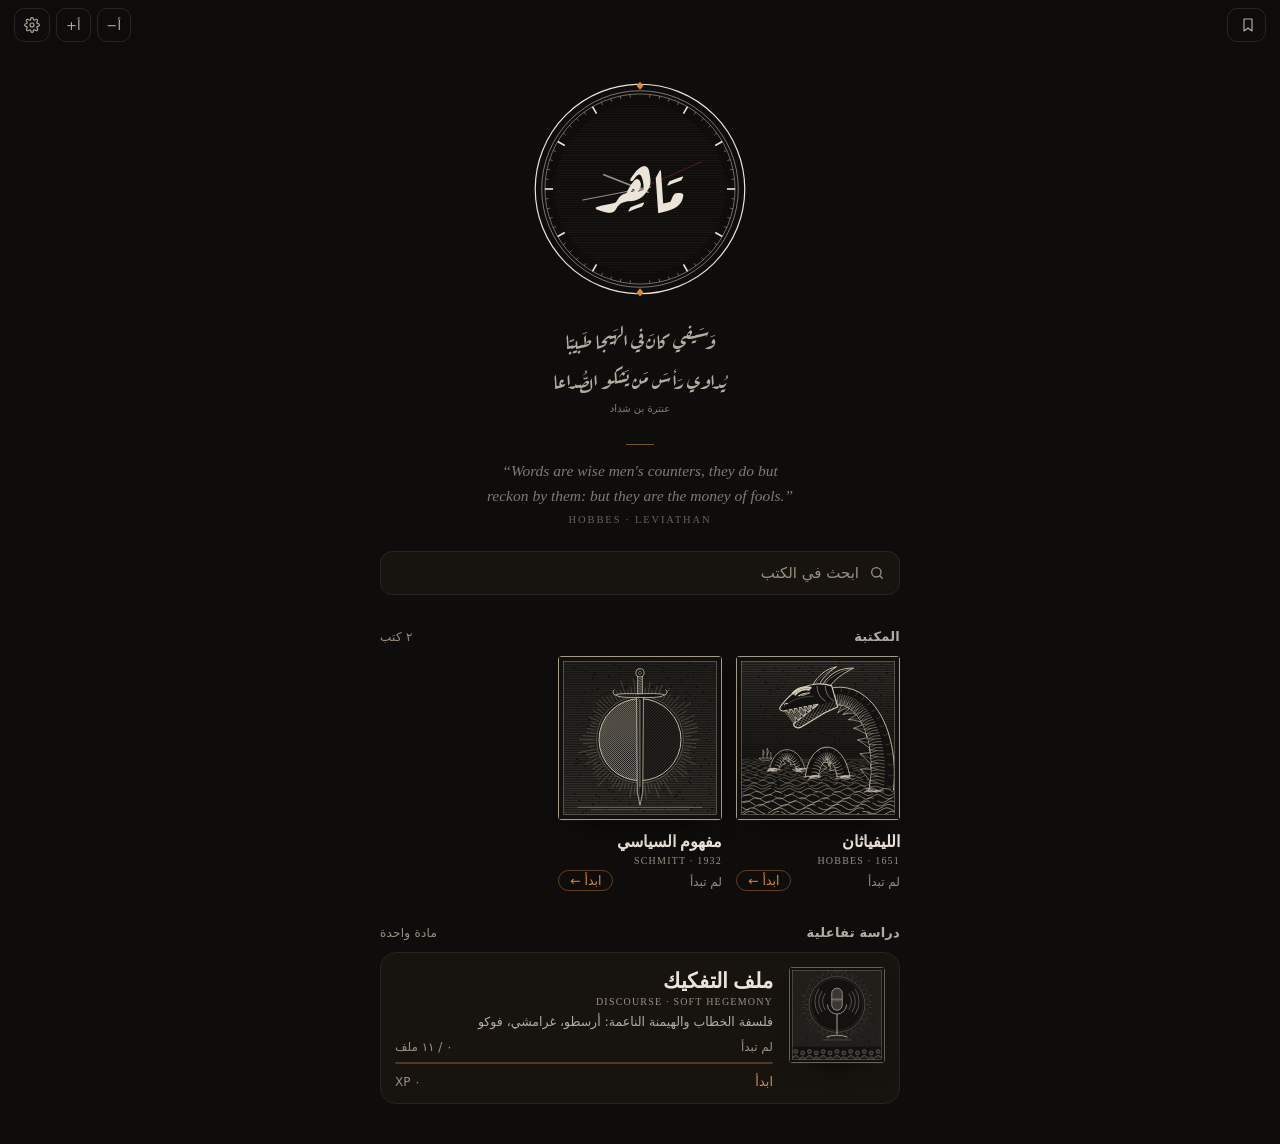
==== commit 193f4935: "Add interactive study section (ملف التفكيك, files 0-2) and fix site slowness - Engraved plates moved" ====
--- a/index.html
+++ b/index.html
@@ -4,7 +4,7 @@
 <meta charset="utf-8">
 <meta name="viewport" content="width=device-width, initial-scale=1, viewport-fit=cover">
 <meta name="robots" content="noindex, nofollow">
-<link rel="preconnect" href="https://fonts.googleapis.com"><link rel="preconnect" href="https://fonts.gstatic.com" crossorigin><link rel="stylesheet" href="https://fonts.googleapis.com/css2?family=Aref+Ruqaa:wght@400;700&display=swap">
+<link rel="preconnect" href="https://fonts.googleapis.com"><link rel="preconnect" href="https://fonts.gstatic.com" crossorigin><link rel="preload" as="style" href="https://fonts.googleapis.com/css2?family=Aref+Ruqaa:wght@400;700&display=swap" onload="this.onload=null;this.rel='stylesheet'"><noscript><link rel="stylesheet" href="https://fonts.googleapis.com/css2?family=Aref+Ruqaa:wght@400;700&display=swap"></noscript>
 <link rel="manifest" href="manifest.webmanifest"><link rel="icon" href="icon-192.png"><link rel="apple-touch-icon" href="apple-touch-icon.png"><meta name="mobile-web-app-capable" content="yes"><meta name="apple-mobile-web-app-capable" content="yes"><meta name="apple-mobile-web-app-status-bar-style" content="black-translucent"><meta name="apple-mobile-web-app-title" content="مَاهِر">
 <meta name="theme-color" content="#0e0d0c">
 <title>مَاهِر</title>
@@ -16,7 +16,7 @@
 body{background:var(--bg);color:var(--ink);font-family:var(--sans);-webkit-font-smoothing:antialiased;-webkit-tap-highlight-color:transparent}
 main{max-width:560px;margin:0 auto;padding:12px 20px calc(40px + env(safe-area-inset-bottom));zoom:var(--z)}
 body{transition:background .25s,color .25s}
-.in{opacity:0;transform:translateY(6px);animation:in .6s cubic-bezier(.2,.6,.2,1) forwards}
+.in{opacity:0;transform:translateY(6px);animation:in .35s cubic-bezier(.2,.6,.2,1) forwards}
 @keyframes in{to{opacity:1;transform:none}}
 header{padding-top:18px;text-align:center}
 .seal{position:relative;width:min(58vw,216px);aspect-ratio:1;margin:0 auto;display:grid;place-items:center;-webkit-user-select:none;user-select:none;-webkit-touch-callout:none;touch-action:manipulation}
@@ -59,7 +59,7 @@
 .bk .op{text-decoration:none;color:inherit;display:block}
 .bk:active{transform:scale(.985)}
 .pl{position:relative;aspect-ratio:1;border-radius:4px;overflow:hidden;background:#12110f;box-shadow:0 1px 0 rgba(255,255,255,.03),0 14px 30px -18px #000}
-.pl svg{display:block;width:100%;height:100%}
+.pl svg,.pl img{display:block;width:100%;height:100%}
 .bk h3{font-family:var(--serif);font-size:16px;font-weight:700;margin-top:10px;line-height:1.45}
 .bk .st{font-size:12px;color:var(--mute);margin-top:3px}
 .bk .row{display:flex;align-items:center;justify-content:space-between;margin-top:4px;gap:8px}
@@ -82,13 +82,19 @@
 #res .k{font-size:11.5px;color:var(--cu)}
 #res p{font-family:var(--serif);font-size:15px;line-height:1.85;color:var(--soft);margin-top:2px}
 #res mark{background:color-mix(in srgb,var(--cu) 30%,transparent);color:var(--ink);border-radius:3px;padding:0 1px}
-html.srch #nowwrap,html.srch #lib .lab,html.srch #shelf
+html.srch #nowwrap,html.srch #lib .lab,html.srch #shelf,html.srch #studies{display:none}
 html.nomo .in{animation:none;opacity:1;transform:none}
 .bk .st.on{color:var(--cu)}
 .bk.soon .pl{opacity:.5;filter:grayscale(.3)}
 .bk.soon h3{color:var(--soft)}
 .foot{margin-top:40px;padding-top:16px;border-top:1px solid var(--line);font-size:12px;color:var(--mute);line-height:1.8}
-body.leave main{opacity:0;transition:opacity .22s}
+body.leave main{opacity:.4;transition:opacity .12s}
+/* interactive study */
+#studies{display:grid;gap:12px}
+.now.study .pl{width:96px;align-self:flex-start}
+.now.study .sb{font-size:12.5px;color:var(--soft);line-height:1.7;margin-top:4px}
+.now.study .rk{display:flex;justify-content:space-between;font-size:12px;color:var(--mute);margin-top:auto;padding-top:8px}
+.now.study .rk b{font-weight:600;color:var(--cu)}
 @media (min-width:520px){.shelf{grid-template-columns:repeat(3,1fr)}}
 @media (prefers-reduced-motion:reduce){.in{animation:none;opacity:1;transform:none}}
 
@@ -97,29 +103,6 @@
 .seal .hands{z-index:1}</style>
 </head>
 <body>
-<svg width="0" height="0" style="position:absolute" aria-hidden="true"><defs><pattern id="h45" width="2.6" height="2.6" patternUnits="userSpaceOnUse" patternTransform="rotate(45)"><path d="M0,0V2.6" stroke="#d8cdb9" stroke-width=".55"/></pattern>
-<pattern id="hm45" width="2.6" height="2.6" patternUnits="userSpaceOnUse" patternTransform="rotate(-45)"><path d="M0,0V2.6" stroke="#d8cdb9" stroke-width=".5"/></pattern>
-<pattern id="h45d" width="1.7" height="1.7" patternUnits="userSpaceOnUse" patternTransform="rotate(45)"><path d="M0,0V1.7" stroke="#d8cdb9" stroke-width=".6"/></pattern>
-<pattern id="hm45d" width="1.7" height="1.7" patternUnits="userSpaceOnUse" patternTransform="rotate(-45)"><path d="M0,0V1.7" stroke="#d8cdb9" stroke-width=".55"/></pattern>
-<pattern id="hv" width="2" height="2" patternUnits="userSpaceOnUse"><path d="M0,0V2" stroke="#d8cdb9" stroke-width=".5"/></pattern></defs></svg>
-<template id="e-leviathan"><svg><defs><clipPath id="fr-lev"><rect x="7" y="7" width="186" height="186"/></clipPath></defs><rect x="0.5" y="0.5" width="199" height="199" fill="#12110f" stroke="#d8cdb9" stroke-width="1" opacity=".9"/><g clip-path="url(#fr-lev)"><path d="M0.0,0.0H41.5" stroke="#d8cdb9" stroke-width="0.45" opacity="0.55"/><path d="M42.9,0.0H109.0" stroke="#d8cdb9" stroke-width="0.45" opacity="0.55"/><path d="M110.1,0.0H154.6" stroke="#d8cdb9" stroke-width="0.45" opacity="0.55"/><path d="M156.0,0.0H183.6" stroke="#d8cdb9" stroke-width="0.45" opacity="0.55"/><path d="M184.9,0.0H200.0" stroke="#d8cdb9" stroke-width="0.45" opacity="0.55"/><path d="M0.0,2.1H22.9" stroke="#d8cdb9" stroke-width="0.45" opacity="0.54"/><path d="M23.7,2.1H46.4" stroke="#d8cdb9" stroke-width="0.45" opacity="0.54"/><path d="M48.4,2.1H102.5" stroke="#d8cdb9" stroke-width="0.45" opacity="0.54"/><path d="M102.6,2.1H171.6" stroke="#d8cdb9" stroke-width="0.45" opacity="0.54"/><path d="M174.0,2.1H200.0" stroke="#d8cdb9" stroke-width="0.45" opacity="0.54"/><path d="M0.0,4.2H26.2" stroke="#d8cdb9" stroke-width="0.45" opacity="0.54"/><path d="M26.2,4.2H71.7" stroke="#d8cdb9" stroke-width="0.45" opacity="0.54"/><path d="M71.9,4.2H99.7" stroke="#d8cdb9" stroke-width="0.45" opacity="0.54"/><path d="M100.3,4.2H119.9" stroke="#d8cdb9" stroke-width="0.45" opacity="0.54"/><path d="M121.1,4.2H162.0" stroke="#d8cdb9" stroke-width="0.45" opacity="0.54"/><path d="M164.1,4.2H200.0" stroke="#d8cdb9" stroke-width="0.45" opacity="0.54"/><path d="M0.0,6.3H44.0" stroke="#d8cdb9" stroke-width="0.45" opacity="0.53"/><path d="M45.6,6.3H87.4" stroke="#d8cdb9" stroke-width="0.45" opacity="0.53"/><path d="M88.1,6.3H158.0" stroke="#d8cdb9" stroke-width="0.45" opacity="0.53"/><path d="M160.5,6.3H200.0" stroke="#d8cdb9" stroke-width="0.45" opacity="0.53"/><path d="M0.0,8.4H34.4" stroke="#d8cdb9" stroke-width="0.45" opacity="0.52"/><path d="M35.0,8.4H68.0" stroke="#d8cdb9" stroke-width="0.45" opacity="0.52"/><path d="M68.2,8.4H126.0" stroke="#d8cdb9" stroke-width="0.45" opacity="0.52"/><path d="M127.0,8.4H189.0" stroke="#d8cdb9" stroke-width="0.45" opacity="0.52"/><path d="M190.0,8.4H200.0" stroke="#d8cdb9" stroke-width="0.45" opacity="0.52"/><path d="M0.0,10.5H18.0" stroke="#d8cdb9" stroke-width="0.45" opacity="0.52"/><path d="M18.6,10.5H83.9" stroke="#d8cdb9" stroke-width="0.45" opacity="0.52"/><path d="M85.1,10.5H154.0" stroke="#d8cdb9" stroke-width="0.45" opacity="0.52"/><path d="M155.0,10.5H176.8" stroke="#d8cdb9" stroke-width="0.45" opacity="0.52"/><path d="M178.4,10.5H200.0" stroke="#d8cdb9" stroke-width="0.45" opacity="0.52"/><path d="M0.0,12.6H22.5" stroke="#d8cdb9" stroke-width="0.45" opacity="0.51"/><path d="M23.4,12.6H91.5" stroke="#d8cdb9" stroke-width="0.45" opacity="0.51"/><path d="M93.4,12.6H117.5" stroke="#d8cdb9" stroke-width="0.45" opacity="0.51"/><path d="M118.1,12.6H141.4" stroke="#d8cdb9" stroke-width="0.45" opacity="0.51"/><path d="M141.5,12.6H200.0" stroke="#d8cdb9" stroke-width="0.45" opacity="0.51"/><path d="M0.0,14.7H47.1" stroke="#d8cdb9" stroke-width="0.45" opacity="0.50"/><path d="M48.2,14.7H76.1" stroke="#d8cdb9" stroke-width="0.45" opacity="0.50"/><path d="M77.9,14.7H102.8" stroke="#d8cdb9" stroke-width="0.45" opacity="0.50"/><path d="M104.4,14.7H128.4" stroke="#d8cdb9" stroke-width="0.45" opacity="0.50"/><path d="M129.5,14.7H158.5" stroke="#d8cdb9" stroke-width="0.45" opacity="0.50"/><path d="M159.2,14.7H200.0" stroke="#d8cdb9" stroke-width="0.45" opacity="0.50"/><path d="M0.0,16.8H33.8" stroke="#d8cdb9" stroke-width="0.45" opacity="0.50"/><path d="M36.0,16.8H65.0" stroke="#d8cdb9" stroke-width="0.45" opacity="0.50"/><path d="M66.0,16.8H128.4" stroke="#d8cdb9" stroke-width="0.45" opacity="0.50"/><path d="M130.0,16.8H153.2" stroke="#d8cdb9" stroke-width="0.45" opacity="0.50"/><path d="M155.7,16.8H184.8" stroke="#d8cdb9" stroke-width="0.45" opacity="0.50"/><path d="M185.4,16.8H200.0" stroke="#d8cdb9" stroke-width="0.45" opacity="0.50"/><path d="M0.0,18.9H33.4" stroke="#d8cdb9" stroke-width="0.45" opacity="0.49"/><path d="M33.6,18.9H56.3" stroke="#d8cdb9" stroke-width="0.45" opacity="0.49"/><path d="M57.7,18.9H88.4" stroke="#d8cdb9" stroke-width="0.45" opacity="0.49"/><path d="M89.9,18.9H127.2" stroke="#d8cdb9" stroke-width="0.45" opacity="0.49"/><path d="M128.3,18.9H196.2" stroke="#d8cdb9" stroke-width="0.45" opacity="0.49"/><path d="M197.4,18.9H200.0" stroke="#d8cdb9" stroke-width="0.45" opacity="0.49"/><path d="M0.0,21.0H27.5" stroke="#d8cdb9" stroke-width="0.45" opacity="0.48"/><path d="M27.9,21.0H93.1" stroke="#d8cdb9" stroke-width="0.45" opacity="0.48"/><path d="M95.2,21.0H126.1" stroke="#d8cdb9" stroke-width="0.45" opacity="0.48"/><path d="M126.6,21.0H183.1" stroke="#d8cdb9" stroke-width="0.45" opacity="0.48"/><path d="M185.4,21.0H200.0" stroke="#d8cdb9" stroke-width="0.45" opacity="0.48"/><path d="M0.0,23.1H63.9" stroke="#d8cdb9" stroke-width="0.45" opacity="0.47"/><path d="M65.4,23.1H105.3" stroke="#d8cdb9" stroke-width="0.45" opacity="0.47"/><path d="M105.6,23.1H125.6" stroke="#d8cdb9" stroke-width="0.45" opacity="0.47"/><path d="M128.0,23.1H158.4" stroke="#d8cdb9" stroke-width="0.45" opacity="0.47"/><path d="M160.1,23.1H191.5" stroke="#d8cdb9" stroke-width="0.45" opacity="0.47"/><path d="M193.6,23.1H200.0" stroke="#d8cdb9" stroke-width="0.45" opacity="0.47"/><path d="M0.0,25.2H27.1" stroke="#d8cdb9" stroke-width="0.45" opacity="0.47"/><path d="M28.9,25.2H50.5" stroke="#d8cdb9" stroke-width="0.45" opacity="0.47"/><path d="M51.1,25.2H98.2" stroke="#d8cdb9" stroke-width="0.45" opacity="0.47"/><path d="M100.3,25.2H150.2" stroke="#d8cdb9" stroke-width="0.45" opacity="0.47"/><path d="M150.9,25.2H200.0" stroke="#d8cdb9" stroke-width="0.45" opacity="0.47"/><path d="M0.0,27.3H18.9" stroke="#d8cdb9" stroke-width="0.45" opacity="0.46"/><path d="M19.5,27.3H60.7" stroke="#d8cdb9" stroke-width="0.45" opacity="0.46"/><path d="M60.9,27.3H88.0" stroke="#d8cdb9" stroke-width="0.45" opacity="0.46"/><path d="M88.9,27.3H136.7" stroke="#d8cdb9" stroke-width="0.45" opacity="0.46"/><path d="M137.0,27.3H173.9" stroke="#d8cdb9" stroke-width="0.45" opacity="0.46"/><path d="M176.1,27.3H200.0" stroke="#d8cdb9" stroke-width="0.45" opacity="0.46"/><path d="M0.0,29.4H53.9" stroke="#d8cdb9" stroke-width="0.45" opacity="0.45"/><path d="M55.4,29.4H80.7" stroke="#d8cdb9" stroke-width="0.45" opacity="0.45"/><path d="M80.8,29.4H99.7" stroke="#d8cdb9" stroke-width="0.45" opacity="0.45"/><path d="M102.0,29.4H156.4" stroke="#d8cdb9" stroke-width="0.45" opacity="0.45"/><path d="M158.9,29.4H178.0" stroke="#d8cdb9" stroke-width="0.45" opacity="0.45"/><path d="M179.5,29.4H200.0" stroke="#d8cdb9" stroke-width="0.45" opacity="0.45"/><path d="M0.0,31.5H34.6" stroke="#d8cdb9" stroke-width="0.45" opacity="0.45"/><path d="M37.1,31.5H59.0" stroke="#d8cdb9" stroke-width="0.45" opacity="0.45"/><path d="M60.4,31.5H116.7" stroke="#d8cdb9" stroke-width="0.45" opacity="0.45"/><path d="M118.9,31.5H175.3" stroke="#d8cdb9" stroke-width="0.45" opacity="0.45"/><path d="M177.0,31.5H200.0" stroke="#d8cdb9" stroke-width="0.45" opacity="0.45"/><path d="M0.0,33.6H36.3" stroke="#d8cdb9" stroke-width="0.45" opacity="0.44"/><path d="M38.0,33.6H102.9" stroke="#d8cdb9" stroke-width="0.45" opacity="0.44"/><path d="M105.0,33.6H144.7" stroke="#d8cdb9" stroke-width="0.45" opacity="0.44"/><path d="M146.7,33.6H200.0" stroke="#d8cdb9" stroke-width="0.45" opacity="0.44"/><path d="M0.0,35.7H50.5" stroke="#d8cdb9" stroke-width="0.45" opacity="0.43"/><path d="M51.5,35.7H99.8" stroke="#d8cdb9" stroke-width="0.45" opacity="0.43"/><path d="M101.3,35.7H123.4" stroke="#d8cdb9" stroke-width="0.45" opacity="0.43"/><path d="M125.0,35.7H194.7" stroke="#d8cdb9" stroke-width="0.45" opacity="0.43"/><path d="M196.9,35.7H200.0" stroke="#d8cdb9" stroke-width="0.45" opacity="0.43"/><path d="M0.0,37.8H56.2" stroke="#d8cdb9" stroke-width="0.45" opacity="0.43"/><path d="M57.7,37.8H98.6" stroke="#d8cdb9" stroke-width="0.45" opacity="0.43"/><path d="M100.7,37.8H123.0" stroke="#d8cdb9" stroke-width="0.45" opacity="0.43"/><path d="M124.9,37.8H144.5" stroke="#d8cdb9" stroke-width="0.45" opacity="0.43"/><path d="M146.0,37.8H189.0" stroke="#d8cdb9" stroke-width="0.45" opacity="0.43"/><path d="M189.5,37.8H200.0" stroke="#d8cdb9" stroke-width="0.45" opacity="0.43"/><path d="M0.0,39.9H50.0" stroke="#d8cdb9" stroke-width="0.45" opacity="0.42"/><path d="M52.3,39.9H83.6" stroke="#d8cdb9" stroke-width="0.45" opacity="0.42"/><path d="M83.6,39.9H117.2" stroke="#d8cdb9" stroke-width="0.45" opacity="0.42"/><path d="M118.9,39.9H147.5" stroke="#d8cdb9" stroke-width="0.45" opacity="0.42"/><path d="M147.9,39.9H200.0" stroke="#d8cdb9" stroke-width="0.45" opacity="0.42"/><path d="M0.0,42.0H41.0" stroke="#d8cdb9" stroke-width="0.45" opacity="0.41"/><path d="M43.2,42.0H78.2" stroke="#d8cdb9" stroke-width="0.45" opacity="0.41"/><path d="M79.9,42.0H108.2" stroke="#d8cdb9" stroke-width="0.45" opacity="0.41"/><path d="M109.3,42.0H169.2" stroke="#d8cdb9" stroke-width="0.45" opacity="0.41"/><path d="M171.5,42.0H200.0" stroke="#d8cdb9" stroke-width="0.45" opacity="0.41"/><path d="M0.0,44.1H48.3" stroke="#d8cdb9" stroke-width="0.45" opacity="0.41"/><path d="M49.1,44.1H74.2" stroke="#d8cdb9" stroke-width="0.45" opacity="0.41"/><path d="M75.4,44.1H137.0" stroke="#d8cdb9" stroke-width="0.45" opacity="0.41"/><path d="M139.1,44.1H194.1" stroke="#d8cdb9" stroke-width="0.45" opacity="0.41"/><path d="M196.4,44.1H200.0" stroke="#d8cdb9" stroke-width="0.45" opacity="0.41"/><path d="M0.0,46.2H41.4" stroke="#d8cdb9" stroke-width="0.45" opacity="0.40"/><path d="M42.1,46.2H71.3" stroke="#d8cdb9" stroke-width="0.45" opacity="0.40"/><path d="M72.3,46.2H122.8" stroke="#d8cdb9" stroke-width="0.45" opacity="0.40"/><path d="M124.1,46.2H158.5" stroke="#d8cdb9" stroke-width="0.45" opacity="0.40"/><path d="M160.6,46.2H200.0" stroke="#d8cdb9" stroke-width="0.45" opacity="0.40"/><path d="M0.0,48.3H21.9" stroke="#d8cdb9" stroke-width="0.45" opacity="0.39"/><path d="M22.0,48.3H85.3" stroke="#d8cdb9" stroke-width="0.45" opacity="0.39"/><path d="M85.5,48.3H140.3" stroke="#d8cdb9" stroke-width="0.45" opacity="0.39"/><path d="M141.7,48.3H175.8" stroke="#d8cdb9" stroke-width="0.45" opacity="0.39"/><path d="M177.8,48.3H196.8" stroke="#d8cdb9" stroke-width="0.45" opacity="0.39"/><path d="M197.1,48.3H200.0" stroke="#d8cdb9" stroke-width="0.45" opacity="0.39"/><path d="M0.0,50.4H61.1" stroke="#d8cdb9" stroke-width="0.45" opacity="0.39"/><path d="M61.7,50.4H87.1" stroke="#d8cdb9" stroke-width="0.45" opacity="0.39"/><path d="M87.2,50.4H137.9" stroke="#d8cdb9" stroke-width="0.45" opacity="0.39"/><path d="M139.0,50.4H189.8" stroke="#d8cdb9" stroke-width="0.45" opacity="0.39"/><path d="M191.4,50.4H200.0" stroke="#d8cdb9" stroke-width="0.45" opacity="0.39"/><path d="M0.0,52.5H53.6" stroke="#d8cdb9" stroke-width="0.45" opacity="0.38"/><path d="M54.1,52.5H96.8" stroke="#d8cdb9" stroke-width="0.45" opacity="0.38"/><path d="M97.2,52.5H115.8" stroke="#d8cdb9" stroke-width="0.45" opacity="0.38"/><path d="M117.0,52.5H172.1" stroke="#d8cdb9" stroke-width="0.45" opacity="0.38"/><path d="M172.6,52.5H200.0" stroke="#d8cdb9" stroke-width="0.45" opacity="0.38"/><path d="M0.0,54.6H54.3" stroke="#d8cdb9" stroke-width="0.45" opacity="0.37"/><path d="M55.6,54.6H105.5" stroke="#d8cdb9" stroke-width="0.45" opacity="0.37"/><path d="M107.4,54.6H145.9" stroke="#d8cdb9" stroke-width="0.45" opacity="0.37"/><path d="M147.8,54.6H200.0" stroke="#d8cdb9" stroke-width="0.45" opacity="0.37"/><path d="M0.0,56.7H66.5" stroke="#d8cdb9" stroke-width="0.45" opacity="0.37"/><path d="M68.3,56.7H93.1" stroke="#d8cdb9" stroke-width="0.45" opacity="0.37"/><path d="M94.2,56.7H144.7" stroke="#d8cdb9" stroke-width="0.45" opacity="0.37"/><path d="M147.0,56.7H184.6" stroke="#d8cdb9" stroke-width="0.45" opacity="0.37"/><path d="M186.0,56.7H200.0" stroke="#d8cdb9" stroke-width="0.45" opacity="0.37"/><path d="M0.0,58.8H67.1" stroke="#d8cdb9" stroke-width="0.45" opacity="0.36"/><path d="M68.3,58.8H120.1" stroke="#d8cdb9" stroke-width="0.45" opacity="0.36"/><path d="M120.6,58.8H176.2" stroke="#d8cdb9" stroke-width="0.45" opacity="0.36"/><path d="M178.2,58.8H200.0" stroke="#d8cdb9" stroke-width="0.45" opacity="0.36"/><path d="M0.0,60.9H29.1" stroke="#d8cdb9" stroke-width="0.45" opacity="0.35"/><path d="M31.3,60.9H100.3" stroke="#d8cdb9" stroke-width="0.45" opacity="0.35"/><path d="M102.8,60.9H148.7" stroke="#d8cdb9" stroke-width="0.45" opacity="0.35"/><path d="M150.7,60.9H185.3" stroke="#d8cdb9" stroke-width="0.45" opacity="0.35"/><path d="M187.6,60.9H200.0" stroke="#d8cdb9" stroke-width="0.45" opacity="0.35"/><path d="M0.0,63.0H22.3" stroke="#d8cdb9" stroke-width="0.45" opacity="0.34"/><path d="M23.4,63.0H70.0" stroke="#d8cdb9" stroke-width="0.45" opacity="0.34"/><path d="M71.9,63.0H115.3" stroke="#d8cdb9" stroke-width="0.45" opacity="0.34"/><path d="M115.4,63.0H175.4" stroke="#d8cdb9" stroke-width="0.45" opacity="0.34"/><path d="M175.6,63.0H200.0" stroke="#d8cdb9" stroke-width="0.45" opacity="0.34"/><path d="M0.0,65.1H35.4" stroke="#d8cdb9" stroke-width="0.45" opacity="0.34"/><path d="M37.4,65.1H62.7" stroke="#d8cdb9" stroke-width="0.45" opacity="0.34"/><path d="M63.1,65.1H107.9" stroke="#d8cdb9" stroke-width="0.45" opacity="0.34"/><path d="M109.7,65.1H171.4" stroke="#d8cdb9" stroke-width="0.45" opacity="0.34"/><path d="M173.1,65.1H200.0" stroke="#d8cdb9" stroke-width="0.45" opacity="0.34"/><path d="M0.0,67.2H67.4" stroke="#d8cdb9" stroke-width="0.45" opacity="0.33"/><path d="M67.6,67.2H97.1" stroke="#d8cdb9" stroke-width="0.45" opacity="0.33"/><path d="M98.4,67.2H131.5" stroke="#d8cdb9" stroke-width="0.45" opacity="0.33"/><path d="M133.3,67.2H184.5" stroke="#d8cdb9" stroke-width="0.45" opacity="0.33"/><path d="M185.8,67.2H200.0" stroke="#d8cdb9" stroke-width="0.45" opacity="0.33"/><path d="M0.0,69.3H34.2" stroke="#d8cdb9" stroke-width="0.45" opacity="0.32"/><path d="M35.2,69.3H97.1" stroke="#d8cdb9" stroke-width="0.45" opacity="0.32"/><path d="M99.4,69.3H128.2" stroke="#d8cdb9" stroke-width="0.45" opacity="0.32"/><path d="M130.3,69.3H198.7" stroke="#d8cdb9" stroke-width="0.45" opacity="0.32"/><path d="M200.0,69.3H200.0" stroke="#d8cdb9" stroke-width="0.45" opacity="0.32"/><path d="M0.0,71.4H45.9" stroke="#d8cdb9" stroke-width="0.45" opacity="0.32"/><path d="M47.1,71.4H96.6" stroke="#d8cdb9" stroke-width="0.45" opacity="0.32"/><path d="M96.7,71.4H165.1" stroke="#d8cdb9" stroke-width="0.45" opacity="0.32"/><path d="M166.4,71.4H200.0" stroke="#d8cdb9" stroke-width="0.45" opacity="0.32"/><path d="M0.0,73.5H47.3" stroke="#d8cdb9" stroke-width="0.45" opacity="0.31"/><path d="M48.5,73.5H102.4" stroke="#d8cdb9" stroke-width="0.45" opacity="0.31"/><path d="M102.6,73.5H148.6" stroke="#d8cdb9" stroke-width="0.45" opacity="0.31"/><path d="M149.6,73.5H200.0" stroke="#d8cdb9" stroke-width="0.45" opacity="0.31"/><path d="M0.0,75.6H32.0" stroke="#d8cdb9" stroke-width="0.45" opacity="0.30"/><path d="M33.2,75.6H57.8" stroke="#d8cdb9" stroke-width="0.45" opacity="0.30"/><path d="M58.9,75.6H119.3" stroke="#d8cdb9" stroke-width="0.45" opacity="0.30"/><path d="M121.5,75.6H164.3" stroke="#d8cdb9" stroke-width="0.45" opacity="0.30"/><path d="M165.1,75.6H193.1" stroke="#d8cdb9" stroke-width="0.45" opacity="0.30"/><path d="M194.6,75.6H200.0" stroke="#d8cdb9" stroke-width="0.45" opacity="0.30"/><path d="M0.0,77.7H58.5" stroke="#d8cdb9" stroke-width="0.45" opacity="0.30"/><path d="M58.6,77.7H86.7" stroke="#d8cdb9" stroke-width="0.45" opacity="0.30"/><path d="M87.2,77.7H141.0" stroke="#d8cdb9" stroke-width="0.45" opacity="0.30"/><path d="M141.8,77.7H178.3" stroke="#d8cdb9" stroke-width="0.45" opacity="0.30"/><path d="M179.8,77.7H200.0" stroke="#d8cdb9" stroke-width="0.45" opacity="0.30"/><path d="M0.0,79.8H24.4" stroke="#d8cdb9" stroke-width="0.45" opacity="0.29"/><path d="M25.7,79.8H56.7" stroke="#d8cdb9" stroke-width="0.45" opacity="0.29"/><path d="M57.2,79.8H102.8" stroke="#d8cdb9" stroke-width="0.45" opacity="0.29"/><path d="M103.9,79.8H141.4" stroke="#d8cdb9" stroke-width="0.45" opacity="0.29"/><path d="M142.4,79.8H188.0" stroke="#d8cdb9" stroke-width="0.45" opacity="0.29"/><path d="M188.4,79.8H200.0" stroke="#d8cdb9" stroke-width="0.45" opacity="0.29"/><path d="M0.0,81.9H51.2" stroke="#d8cdb9" stroke-width="0.45" opacity="0.28"/><path d="M52.5,81.9H114.8" stroke="#d8cdb9" stroke-width="0.45" opacity="0.28"/><path d="M116.3,81.9H178.9" stroke="#d8cdb9" stroke-width="0.45" opacity="0.28"/><path d="M179.5,81.9H200.0" stroke="#d8cdb9" stroke-width="0.45" opacity="0.28"/><path d="M0.0,84.0H64.9" stroke="#d8cdb9" stroke-width="0.45" opacity="0.28"/><path d="M65.7,84.0H100.1" stroke="#d8cdb9" stroke-width="0.45" opacity="0.28"/><path d="M102.4,84.0H131.8" stroke="#d8cdb9" stroke-width="0.45" opacity="0.28"/><path d="M134.3,84.0H198.4" stroke="#d8cdb9" stroke-width="0.45" opacity="0.28"/><path d="M198.7,84.0H200.0" stroke="#d8cdb9" stroke-width="0.45" opacity="0.28"/><path d="M0.0,86.1H31.5" stroke="#d8cdb9" stroke-width="0.45" opacity="0.27"/><path d="M31.7,86.1H93.0" stroke="#d8cdb9" stroke-width="0.45" opacity="0.27"/><path d="M94.1,86.1H153.1" stroke="#d8cdb9" stroke-width="0.45" opacity="0.27"/><path d="M153.5,86.1H192.4" stroke="#d8cdb9" stroke-width="0.45" opacity="0.27"/><path d="M194.1,86.1H200.0" stroke="#d8cdb9" stroke-width="0.45" opacity="0.27"/><path d="M0.0,88.2H53.5" stroke="#d8cdb9" stroke-width="0.45" opacity="0.26"/><path d="M55.8,88.2H124.1" stroke="#d8cdb9" stroke-width="0.45" opacity="0.26"/><path d="M124.4,88.2H168.7" stroke="#d8cdb9" stroke-width="0.45" opacity="0.26"/><path d="M170.6,88.2H200.0" stroke="#d8cdb9" stroke-width="0.45" opacity="0.26"/><path d="M0.0,90.3H27.8" stroke="#d8cdb9" stroke-width="0.45" opacity="0.26"/><path d="M28.0,90.3H51.5" stroke="#d8cdb9" stroke-width="0.45" opacity="0.26"/><path d="M51.6,90.3H98.3" stroke="#d8cdb9" stroke-width="0.45" opacity="0.26"/><path d="M99.6,90.3H147.2" stroke="#d8cdb9" stroke-width="0.45" opacity="0.26"/><path d="M147.5,90.3H175.1" stroke="#d8cdb9" stroke-width="0.45" opacity="0.26"/><path d="M175.6,90.3H200.0" stroke="#d8cdb9" stroke-width="0.45" opacity="0.26"/><path d="M0.0,92.4H66.2" stroke="#d8cdb9" stroke-width="0.45" opacity="0.25"/><path d="M66.4,92.4H87.7" stroke="#d8cdb9" stroke-width="0.45" opacity="0.25"/><path d="M90.0,92.4H132.1" stroke="#d8cdb9" stroke-width="0.45" opacity="0.25"/><path d="M134.0,92.4H169.0" stroke="#d8cdb9" stroke-width="0.45" opacity="0.25"/><path d="M170.1,92.4H200.0" stroke="#d8cdb9" stroke-width="0.45" opacity="0.25"/><path d="M0.0,94.5H49.2" stroke="#d8cdb9" stroke-width="0.45" opacity="0.24"/><path d="M49.3,94.5H103.7" stroke="#d8cdb9" stroke-width="0.45" opacity="0.24"/><path d="M105.8,94.5H133.3" stroke="#d8cdb9" stroke-width="0.45" opacity="0.24"/><path d="M134.4,94.5H190.9" stroke="#d8cdb9" stroke-width="0.45" opacity="0.24"/><path d="M191.9,94.5H200.0" stroke="#d8cdb9" stroke-width="0.45" opacity="0.24"/><path d="M0.0,96.6H44.7" stroke="#d8cdb9" stroke-width="0.45" opacity="0.24"/><path d="M44.7,96.6H109.1" stroke="#d8cdb9" stroke-width="0.45" opacity="0.24"/><path d="M111.1,96.6H165.8" stroke="#d8cdb9" stroke-width="0.45" opacity="0.24"/><path d="M167.9,96.6H200.0" stroke="#d8cdb9" stroke-width="0.45" opacity="0.24"/><path d="M0.0,98.7H49.2" stroke="#d8cdb9" stroke-width="0.45" opacity="0.23"/><path d="M50.4,98.7H119.5" stroke="#d8cdb9" stroke-width="0.45" opacity="0.23"/><path d="M121.6,98.7H153.0" stroke="#d8cdb9" stroke-width="0.45" opacity="0.23"/><path d="M155.3,98.7H200.0" stroke="#d8cdb9" stroke-width="0.45" opacity="0.23"/><path d="M0.0,100.8H60.4" stroke="#d8cdb9" stroke-width="0.45" opacity="0.22"/><path d="M61.4,100.8H126.0" stroke="#d8cdb9" stroke-width="0.45" opacity="0.22"/><path d="M128.2,100.8H182.3" stroke="#d8cdb9" stroke-width="0.45" opacity="0.22"/><path d="M184.2,100.8H200.0" stroke="#d8cdb9" stroke-width="0.45" opacity="0.22"/><path d="M0.0,102.9H55.6" stroke="#d8cdb9" stroke-width="0.45" opacity="0.22"/><path d="M55.8,102.9H91.5" stroke="#d8cdb9" stroke-width="0.45" opacity="0.22"/><path d="M92.7,102.9H111.2" stroke="#d8cdb9" stroke-width="0.45" opacity="0.22"/><path d="M112.1,102.9H163.3" stroke="#d8cdb9" stroke-width="0.45" opacity="0.22"/><path d="M164.9,102.9H195.0" stroke="#d8cdb9" stroke-width="0.45" opacity="0.22"/><path d="M197.3,102.9H200.0" stroke="#d8cdb9" stroke-width="0.45" opacity="0.22"/><path d="M0.0,105.0H52.3" stroke="#d8cdb9" stroke-width="0.45" opacity="0.21"/><path d="M53.7,105.0H99.5" stroke="#d8cdb9" stroke-width="0.45" opacity="0.21"/><path d="M100.4,105.0H170.4" stroke="#d8cdb9" stroke-width="0.45" opacity="0.21"/><path d="M172.0,105.0H200.0" stroke="#d8cdb9" stroke-width="0.45" opacity="0.21"/><path d="M0.0,107.1H69.0" stroke="#d8cdb9" stroke-width="0.45" opacity="0.20"/><path d="M69.0,107.1H119.0" stroke="#d8cdb9" stroke-width="0.45" opacity="0.20"/><path d="M120.9,107.1H152.2" stroke="#d8cdb9" stroke-width="0.45" opacity="0.20"/><path d="M153.2,107.1H173.8" stroke="#d8cdb9" stroke-width="0.45" opacity="0.20"/><path d="M174.3,107.1H200.0" stroke="#d8cdb9" stroke-width="0.45" opacity="0.20"/><path d="M0.0,109.2H31.0" stroke="#d8cdb9" stroke-width="0.45" opacity="0.19"/><path d="M33.3,109.2H79.9" stroke="#d8cdb9" stroke-width="0.45" opacity="0.19"/><path d="M81.2,109.2H149.5" stroke="#d8cdb9" stroke-width="0.45" opacity="0.19"/><path d="M150.9,109.2H200.0" stroke="#d8cdb9" stroke-width="0.45" opacity="0.19"/><path d="M0.0,111.3H60.1" stroke="#d8cdb9" stroke-width="0.45" opacity="0.19"/><path d="M60.3,111.3H109.4" stroke="#d8cdb9" stroke-width="0.45" opacity="0.19"/><path d="M111.3,111.3H131.6" stroke="#d8cdb9" stroke-width="0.45" opacity="0.19"/><path d="M133.9,111.3H160.2" stroke="#d8cdb9" stroke-width="0.45" opacity="0.19"/><path d="M161.4,111.3H188.2" stroke="#d8cdb9" stroke-width="0.45" opacity="0.19"/><path d="M189.5,111.3H200.0" stroke="#d8cdb9" stroke-width="0.45" opacity="0.19"/><path d="M0.0,113.4H67.2" stroke="#d8cdb9" stroke-width="0.45" opacity="0.18"/><path d="M68.2,113.4H113.6" stroke="#d8cdb9" stroke-width="0.45" opacity="0.18"/><path d="M115.1,113.4H152.1" stroke="#d8cdb9" stroke-width="0.45" opacity="0.18"/><path d="M152.8,113.4H200.0" stroke="#d8cdb9" stroke-width="0.45" opacity="0.18"/><path d="M0.0,115.5H32.7" stroke="#d8cdb9" stroke-width="0.45" opacity="0.17"/><path d="M34.5,115.5H67.9" stroke="#d8cdb9" stroke-width="0.45" opacity="0.17"/><path d="M68.0,115.5H98.7" stroke="#d8cdb9" stroke-width="0.45" opacity="0.17"/><path d="M98.8,115.5H125.0" stroke="#d8cdb9" stroke-width="0.45" opacity="0.17"/><path d="M126.8,115.5H165.1" stroke="#d8cdb9" stroke-width="0.45" opacity="0.17"/><path d="M167.4,115.5H200.0" stroke="#d8cdb9" stroke-width="0.45" opacity="0.17"/><path d="M0.0,117.6H69.4" stroke="#d8cdb9" stroke-width="0.45" opacity="0.17"/><path d="M71.8,117.6H93.6" stroke="#d8cdb9" stroke-width="0.45" opacity="0.17"/><path d="M95.9,117.6H136.2" stroke="#d8cdb9" stroke-width="0.45" opacity="0.17"/><path d="M137.4,117.6H200.0" stroke="#d8cdb9" stroke-width="0.45" opacity="0.17"/><path d="M0.0,119.7H45.2" stroke="#d8cdb9" stroke-width="0.45" opacity="0.16"/><path d="M47.6,119.7H103.1" stroke="#d8cdb9" stroke-width="0.45" opacity="0.16"/><path d="M104.3,119.7H173.2" stroke="#d8cdb9" stroke-width="0.45" opacity="0.16"/><path d="M175.3,119.7H200.0" stroke="#d8cdb9" stroke-width="0.45" opacity="0.16"/><path d="M0.0,121.8H50.5" stroke="#d8cdb9" stroke-width="0.45" opacity="0.15"/><path d="M51.6,121.8H80.2" stroke="#d8cdb9" stroke-width="0.45" opacity="0.15"/><path d="M80.3,121.8H125.8" stroke="#d8cdb9" stroke-width="0.45" opacity="0.15"/><path d="M126.1,121.8H167.1" stroke="#d8cdb9" stroke-width="0.45" opacity="0.15"/><path d="M168.8,121.8H200.0" stroke="#d8cdb9" stroke-width="0.45" opacity="0.15"/><path d="M0.0,123.9H48.3" stroke="#d8cdb9" stroke-width="0.45" opacity="0.15"/><path d="M49.3,123.9H107.8" stroke="#d8cdb9" stroke-width="0.45" opacity="0.15"/><path d="M109.1,123.9H179.0" stroke="#d8cdb9" stroke-width="0.45" opacity="0.15"/><path d="M181.4,123.9H200.0" stroke="#d8cdb9" stroke-width="0.45" opacity="0.15"/><path d="M0.0,126.0H23.9" stroke="#d8cdb9" stroke-width="0.45" opacity="0.14"/><path d="M26.2,126.0H84.9" stroke="#d8cdb9" stroke-width="0.45" opacity="0.14"/><path d="M86.5,126.0H123.2" stroke="#d8cdb9" stroke-width="0.45" opacity="0.14"/><path d="M123.9,126.0H177.5" stroke="#d8cdb9" stroke-width="0.45" opacity="0.14"/><path d="M178.9,126.0H200.0" stroke="#d8cdb9" stroke-width="0.45" opacity="0.14"/><rect x="0" y="126" width="200" height="74" fill="#12110f"/><path d="M0.0,126.3 L1.6,126.2 L3.2,125.8 L4.8,125.7 L6.4,125.9 L8.0,126.2 L9.6,126.3 L11.2,126.0 L12.8,125.7 L14.4,125.7 L16.0,126.0 L17.6,126.3" stroke="#d8cdb9" stroke-width="0.45" fill="none" opacity="0.50"/><path d="M20.9,125.9 L22.5,125.7 L24.1,125.8 L25.7,126.2 L27.3,126.3 L28.9,126.1 L30.5,125.7 L32.1,125.7 L33.7,126.0 L35.3,126.3 L36.9,126.3 L38.5,126.0 L40.1,125.7 L41.7,125.7" stroke="#d8cdb9" stroke-width="0.45" fill="none" opacity="0.50"/><path d="M43.3,126.1 L44.9,126.3 L46.5,126.2 L48.1,125.8 L49.7,125.7 L51.3,125.8 L52.9,126.2 L54.5,126.3 L56.1,126.1 L57.7,125.7 L59.3,125.7 L60.9,126.0 L62.5,126.3 L64.1,126.3 L65.7,125.9 L67.3,125.7 L68.9,125.8 L70.5,126.1 L72.1,126.3 L73.7,126.2 L75.3,125.8" stroke="#d8cdb9" stroke-width="0.45" fill="none" opacity="0.50"/><path d="M79.5,126.1 L81.1,126.3 L82.7,126.2 L84.3,125.8 L85.9,125.7 L87.5,125.9 L89.1,126.3 L90.7,126.3 L92.3,126.0 L93.9,125.7 L95.5,125.7 L97.1,126.0 L98.7,126.3 L100.3,126.2 L101.9,125.9 L103.5,125.7 L105.1,125.8 L106.7,126.2 L108.3,126.3 L109.9,126.1 L111.5,125.8 L113.1,125.7 L114.7,125.9 L116.3,126.3 L117.9,126.3 L119.5,126.0 L121.1,125.7 L122.7,125.7 L124.3,126.1 L125.9,126.3 L127.5,126.2 L129.1,125.8" stroke="#d8cdb9" stroke-width="0.45" fill="none" opacity="0.50"/><path d="M133.6,126.2 L135.2,126.3 L136.8,126.2 L138.4,125.8 L140.0,125.7 L141.6,125.9 L143.2,126.3 L144.8,126.3 L146.4,126.0 L148.0,125.7 L149.6,125.7 L151.2,126.1 L152.8,126.3 L154.4,126.2 L156.0,125.9 L157.6,125.7" stroke="#d8cdb9" stroke-width="0.45" fill="none" opacity="0.50"/><path d="M160.4,126.1 L162.0,126.3 L163.6,126.2 L165.2,125.8 L166.8,125.7 L168.4,125.9 L170.0,126.2 L171.6,126.3 L173.2,126.1 L174.8,125.7 L176.4,125.7 L178.0,126.0 L179.6,126.3 L181.2,126.3 L182.8,125.9 L184.4,125.7 L186.0,125.8" stroke="#d8cdb9" stroke-width="0.45" fill="none" opacity="0.50"/><path d="M188.7,126.3 L190.3,126.3 L191.9,125.9 L193.5,125.7 L195.1,125.8 L196.7,126.2 L198.3,126.3 L199.9,126.1" stroke="#d8cdb9" stroke-width="0.45" fill="none" opacity="0.50"/><path d="M0.0,127.9 L1.6,128.4 L3.2,128.6 L4.8,128.4 L6.4,127.9 L8.0,127.7 L9.6,127.9 L11.2,128.3 L12.8,128.6 L14.4,128.4 L16.0,128.0 L17.6,127.7 L19.2,127.8 L20.8,128.3 L22.4,128.6 L24.0,128.5 L25.6,128.0 L27.2,127.7 L28.8,127.8 L30.4,128.2 L32.0,128.6 L33.6,128.5 L35.2,128.1 L36.8,127.7 L38.4,127.7 L40.0,128.1 L41.6,128.5 L43.2,128.5 L44.8,128.2 L46.4,127.8 L48.0,127.7 L49.6,128.1 L51.2,128.5" stroke="#d8cdb9" stroke-width="0.46" fill="none" opacity="0.51"/><path d="M55.6,127.9 L57.2,127.7 L58.8,127.9 L60.4,128.3 L62.0,128.6 L63.6,128.4 L65.2,127.9 L66.8,127.7 L68.4,127.8 L70.0,128.3 L71.6,128.6 L73.2,128.4 L74.8,128.0 L76.4,127.7 L78.0,127.8 L79.6,128.2 L81.2,128.6 L82.8,128.5 L84.4,128.1 L86.0,127.7 L87.6,127.8 L89.2,128.2 L90.8,128.5 L92.4,128.5 L94.0,128.1 L95.6,127.7 L97.2,127.7 L98.8,128.1 L100.4,128.5 L102.0,128.5 L103.6,128.2 L105.2,127.8" stroke="#d8cdb9" stroke-width="0.46" fill="none" opacity="0.51"/><path d="M108.0,127.9 L109.6,128.4 L111.2,128.6 L112.8,128.4 L114.4,127.9 L116.0,127.7 L117.6,127.9 L119.2,128.3 L120.8,128.6 L122.4,128.4 L124.0,128.0 L125.6,127.7 L127.2,127.8 L128.8,128.3 L130.4,128.6 L132.0,128.5 L133.6,128.0 L135.2,127.7" stroke="#d8cdb9" stroke-width="0.46" fill="none" opacity="0.51"/><path d="M139.1,128.4 L140.7,128.6 L142.3,128.3 L143.9,127.9 L145.5,127.7 L147.1,127.9 L148.7,128.3 L150.3,128.6 L151.9,128.4 L153.5,127.9 L155.1,127.7 L156.7,127.8 L158.3,128.3 L159.9,128.6 L161.5,128.4 L163.1,128.0 L164.7,127.7 L166.3,127.8 L167.9,128.2 L169.5,128.6 L171.1,128.5 L172.7,128.1 L174.3,127.7 L175.9,127.8 L177.5,128.2 L179.1,128.5 L180.7,128.5 L182.3,128.1 L183.9,127.7 L185.5,127.7" stroke="#d8cdb9" stroke-width="0.46" fill="none" opacity="0.51"/><path d="M190.3,128.5 L191.9,128.2 L193.5,127.8 L195.1,127.7 L196.7,128.0 L198.3,128.5 L199.9,128.6" stroke="#d8cdb9" stroke-width="0.46" fill="none" opacity="0.51"/><path d="M0.0,130.0 L1.6,129.8 L3.2,130.1 L4.8,130.6 L6.4,130.9 L8.0,130.8 L9.6,130.4 L11.2,129.9 L12.8,129.9 L14.4,130.2 L16.0,130.7 L17.6,131.0 L19.2,130.7 L20.8,130.2 L22.4,129.8 L24.0,129.9 L25.6,130.4 L27.2,130.9 L28.8,130.9 L30.4,130.6 L32.0,130.0 L33.6,129.8 L35.2,130.1 L36.8,130.6 L38.4,130.9 L40.0,130.8 L41.6,130.4 L43.2,129.9 L44.8,129.9" stroke="#d8cdb9" stroke-width="0.48" fill="none" opacity="0.53"/><path d="M47.4,130.6 L49.0,130.9 L50.6,130.9 L52.2,130.4 L53.8,129.9 L55.4,129.8 L57.0,130.2 L58.6,130.7 L60.2,131.0 L61.8,130.7 L63.4,130.2 L65.0,129.9 L66.6,129.9 L68.2,130.4" stroke="#d8cdb9" stroke-width="0.48" fill="none" opacity="0.53"/><path d="M72.0,130.8 L73.6,130.4 L75.2,129.9 L76.8,129.9 L78.4,130.2 L80.0,130.7 L81.6,131.0 L83.2,130.7 L84.8,130.2 L86.4,129.8 L88.0,129.9 L89.6,130.4" stroke="#d8cdb9" stroke-width="0.48" fill="none" opacity="0.53"/><path d="M93.9,130.7 L95.5,130.2 L97.1,129.8 L98.7,129.9 L100.3,130.4 L101.9,130.9 L103.5,130.9 L105.1,130.5 L106.7,130.0 L108.3,129.8 L109.9,130.1 L111.5,130.6 L113.1,130.9 L114.7,130.8 L116.3,130.4 L117.9,129.9 L119.5,129.9 L121.1,130.2 L122.7,130.7 L124.3,131.0 L125.9,130.7 L127.5,130.2 L129.1,129.8 L130.7,129.9 L132.3,130.4 L133.9,130.9 L135.5,130.9 L137.1,130.6 L138.7,130.0 L140.3,129.8 L141.9,130.1 L143.5,130.6 L145.1,130.9 L146.7,130.8" stroke="#d8cdb9" stroke-width="0.48" fill="none" opacity="0.53"/><path d="M150.4,129.9 L152.0,129.9 L153.6,130.4 L155.2,130.8 L156.8,130.9 L158.4,130.6 L160.0,130.1 L161.6,129.8 L163.2,130.0 L164.8,130.5 L166.4,130.9 L168.0,130.9 L169.6,130.4 L171.2,129.9 L172.8,129.8 L174.4,130.2 L176.0,130.7 L177.6,131.0" stroke="#d8cdb9" stroke-width="0.48" fill="none" opacity="0.53"/><path d="M181.9,129.9 L183.5,129.8 L185.1,130.2 L186.7,130.7 L188.3,131.0 L189.9,130.7 L191.5,130.2 L193.1,129.8 L194.7,129.9 L196.3,130.4 L197.9,130.8 L199.5,130.9" stroke="#d8cdb9" stroke-width="0.48" fill="none" opacity="0.53"/><path d="M0.0,132.2 L1.6,132.7 L3.2,133.3 L4.8,133.5 L6.4,133.2 L8.0,132.6 L9.6,132.2 L11.2,132.1 L12.8,132.6 L14.4,133.2 L16.0,133.5 L17.6,133.3 L19.2,132.8 L20.8,132.2 L22.4,132.1 L24.0,132.4 L25.6,133.0 L27.2,133.4 L28.8,133.4 L30.4,132.9 L32.0,132.3 L33.6,132.1 L35.2,132.3 L36.8,132.9" stroke="#d8cdb9" stroke-width="0.50" fill="none" opacity="0.54"/><path d="M39.6,133.5 L41.2,133.2 L42.8,132.6 L44.4,132.2 L46.0,132.2 L47.6,132.6 L49.2,133.2 L50.8,133.5 L52.4,133.3 L54.0,132.7 L55.6,132.2 L57.2,132.1 L58.8,132.5 L60.4,133.1 L62.0,133.4 L63.6,133.4 L65.2,132.9 L66.8,132.3 L68.4,132.1 L70.0,132.4 L71.6,132.9 L73.2,133.4 L74.8,133.4 L76.4,133.0 L78.0,132.4 L79.6,132.1" stroke="#d8cdb9" stroke-width="0.50" fill="none" opacity="0.54"/><path d="M83.5,133.0 L85.1,133.4 L86.7,133.4 L88.3,132.9 L89.9,132.4 L91.5,132.1 L93.1,132.3 L94.7,132.9 L96.3,133.4 L97.9,133.4 L99.5,133.1 L101.1,132.5 L102.7,132.1 L104.3,132.2" stroke="#d8cdb9" stroke-width="0.50" fill="none" opacity="0.54"/><path d="M106.8,133.1 L108.4,133.4 L110.0,133.3 L111.6,132.9 L113.2,132.3 L114.8,132.1 L116.4,132.4 L118.0,132.9 L119.6,133.4 L121.2,133.4 L122.8,133.0 L124.4,132.4 L126.0,132.1 L127.6,132.3 L129.2,132.8 L130.8,133.3 L132.4,133.5 L134.0,133.1 L135.6,132.5 L137.2,132.1 L138.8,132.2 L140.4,132.7 L142.0,133.2 L143.6,133.5 L145.2,133.2 L146.8,132.7 L148.4,132.2 L150.0,132.1 L151.6,132.5 L153.2,133.1 L154.8,133.5 L156.4,133.3 L158.0,132.8" stroke="#d8cdb9" stroke-width="0.50" fill="none" opacity="0.54"/><path d="M159.3,132.4 L160.9,132.1 L162.5,132.3 L164.1,132.9 L165.7,133.4 L167.3,133.4 L168.9,133.1 L170.5,132.5 L172.1,132.1 L173.7,132.2 L175.3,132.7" stroke="#d8cdb9" stroke-width="0.50" fill="none" opacity="0.54"/><path d="M178.3,133.5 L179.9,133.2 L181.5,132.7 L183.1,132.2 L184.7,132.1 L186.3,132.5 L187.9,133.1 L189.5,133.4 L191.1,133.3 L192.7,132.8 L194.3,132.3 L195.9,132.1 L197.5,132.4 L199.1,133.0" stroke="#d8cdb9" stroke-width="0.50" fill="none" opacity="0.54"/><path d="M0.0,135.4 L1.6,134.8 L3.2,134.5 L4.8,134.7 L6.4,135.2 L8.0,135.8 L9.6,136.1 L11.2,135.9 L12.8,135.3 L14.4,134.7 L16.0,134.5 L17.6,134.7 L19.2,135.3 L20.8,135.9 L22.4,136.1 L24.0,135.8 L25.6,135.2 L27.2,134.7 L28.8,134.5" stroke="#d8cdb9" stroke-width="0.52" fill="none" opacity="0.56"/><path d="M33.8,136.0 L35.4,136.1 L37.0,135.7 L38.6,135.1 L40.2,134.6 L41.8,134.5 L43.4,134.9 L45.0,135.6 L46.6,136.0 L48.2,136.1 L49.8,135.6 L51.4,135.0 L53.0,134.5 L54.6,134.6 L56.2,135.0" stroke="#d8cdb9" stroke-width="0.52" fill="none" opacity="0.56"/><path d="M59.0,136.0 L60.6,136.1 L62.2,135.6 L63.8,135.0 L65.4,134.6 L67.0,134.5 L68.6,135.0 L70.2,135.6 L71.8,136.1 L73.4,136.0 L75.0,135.5 L76.6,134.9 L78.2,134.5 L79.8,134.6 L81.4,135.1" stroke="#d8cdb9" stroke-width="0.52" fill="none" opacity="0.56"/><path d="M85.2,136.1 L86.8,135.8 L88.4,135.2 L90.0,134.6 L91.6,134.5 L93.2,134.8 L94.8,135.5 L96.4,136.0 L98.0,136.1 L99.6,135.7 L101.2,135.1 L102.8,134.6 L104.4,134.5 L106.0,134.9 L107.6,135.6 L109.2,136.0 L110.8,136.1" stroke="#d8cdb9" stroke-width="0.52" fill="none" opacity="0.56"/><path d="M114.0,135.0 L115.6,134.5 L117.2,134.6 L118.8,135.0 L120.4,135.7 L122.0,136.1 L123.6,136.0 L125.2,135.5 L126.8,134.9 L128.4,134.5 L130.0,134.6 L131.6,135.1 L133.2,135.7 L134.8,136.1 L136.4,136.0 L138.0,135.4 L139.6,134.8 L141.2,134.5 L142.8,134.7 L144.4,135.2 L146.0,135.8 L147.6,136.1 L149.2,135.9 L150.8,135.3 L152.4,134.7 L154.0,134.5 L155.6,134.7 L157.2,135.3 L158.8,135.9 L160.4,136.1 L162.0,135.8" stroke="#d8cdb9" stroke-width="0.52" fill="none" opacity="0.56"/><path d="M164.3,134.9 L165.9,134.5 L167.5,134.6 L169.1,135.1 L170.7,135.7 L172.3,136.1 L173.9,136.0 L175.5,135.5 L177.1,134.8 L178.7,134.5 L180.3,134.6 L181.9,135.2 L183.5,135.8 L185.1,136.1 L186.7,135.9 L188.3,135.4 L189.9,134.8 L191.5,134.5 L193.1,134.7 L194.7,135.3 L196.3,135.9 L197.9,136.1 L199.5,135.9" stroke="#d8cdb9" stroke-width="0.52" fill="none" opacity="0.56"/><path d="M0.0,138.5 L1.6,138.9 L3.2,138.8 L4.8,138.2 L6.4,137.5 L8.0,137.1 L9.6,137.1 L11.2,137.5 L12.8,138.2 L14.4,138.8 L16.0,138.9" stroke="#d8cdb9" stroke-width="0.53" fill="none" opacity="0.57"/><path d="M18.5,138.1 L20.1,137.5 L21.7,137.0 L23.3,137.1 L24.9,137.6 L26.5,138.3 L28.1,138.8 L29.7,138.9 L31.3,138.4 L32.9,137.8 L34.5,137.2 L36.1,137.0 L37.7,137.3 L39.3,138.0 L40.9,138.6 L42.5,138.9 L44.1,138.7 L45.7,138.1 L47.3,137.4 L48.9,137.0 L50.5,137.1 L52.1,137.6 L53.7,138.3 L55.3,138.8 L56.9,138.8 L58.5,138.4 L60.1,137.7 L61.7,137.2 L63.3,137.0 L64.9,137.4 L66.5,138.0" stroke="#d8cdb9" stroke-width="0.53" fill="none" opacity="0.57"/><path d="M70.6,138.8 L72.2,138.4 L73.8,137.7 L75.4,137.1 L77.0,137.0 L78.6,137.4 L80.2,138.1 L81.8,138.7 L83.4,138.9 L85.0,138.6 L86.6,138.0 L88.2,137.4 L89.8,137.0 L91.4,137.2 L93.0,137.7 L94.6,138.4" stroke="#d8cdb9" stroke-width="0.53" fill="none" opacity="0.57"/><path d="M97.5,138.9 L99.1,138.4 L100.7,137.8 L102.3,137.2 L103.9,137.0 L105.5,137.3 L107.1,138.0 L108.7,138.6 L110.3,138.9 L111.9,138.7 L113.5,138.1 L115.1,137.4 L116.7,137.0 L118.3,137.1" stroke="#d8cdb9" stroke-width="0.53" fill="none" opacity="0.57"/><path d="M122.0,138.5 L123.6,138.9 L125.2,138.7 L126.8,138.2 L128.4,137.5 L130.0,137.1 L131.6,137.1 L133.2,137.6 L134.8,138.3 L136.4,138.8" stroke="#d8cdb9" stroke-width="0.53" fill="none" opacity="0.57"/><path d="M141.1,137.9 L142.7,137.2 L144.3,137.0 L145.9,137.3 L147.5,137.9 L149.1,138.5 L150.7,138.9 L152.3,138.7 L153.9,138.2 L155.5,137.5 L157.1,137.1 L158.7,137.1 L160.3,137.6 L161.9,138.2 L163.5,138.8 L165.1,138.9 L166.7,138.5 L168.3,137.8 L169.9,137.2 L171.5,137.0 L173.1,137.3 L174.7,137.9 L176.3,138.6 L177.9,138.9 L179.5,138.7 L181.1,138.1 L182.7,137.5 L184.3,137.0 L185.9,137.1 L187.5,137.6 L189.1,138.3 L190.7,138.8 L192.3,138.9 L193.9,138.4 L195.5,137.8" stroke="#d8cdb9" stroke-width="0.53" fill="none" opacity="0.57"/><path d="M0.0,139.6 L1.6,139.8 L3.2,140.4 L4.8,141.1 L6.4,141.7 L8.0,141.8 L9.6,141.4 L11.2,140.7 L12.8,140.0 L14.4,139.7 L16.0,139.8 L17.6,140.3 L19.2,141.1 L20.8,141.6 L22.4,141.8 L24.0,141.5 L25.6,140.8 L27.2,140.1 L28.8,139.7 L30.4,139.7 L32.0,140.2 L33.6,141.0 L35.2,141.6 L36.8,141.8 L38.4,141.6 L40.0,140.9 L41.6,140.2 L43.2,139.7 L44.8,139.7 L46.4,140.2 L48.0,140.9 L49.6,141.5 L51.2,141.8 L52.8,141.6 L54.4,141.0 L56.0,140.3 L57.6,139.8" stroke="#d8cdb9" stroke-width="0.55" fill="none" opacity="0.59"/><path d="M59.2,139.7 L60.8,140.1 L62.4,140.8 L64.0,141.5 L65.6,141.8 L67.2,141.7 L68.8,141.1 L70.4,140.4 L72.0,139.8 L73.6,139.7 L75.2,140.0 L76.8,140.7 L78.4,141.4 L80.0,141.8 L81.6,141.7 L83.2,141.2 L84.8,140.5 L86.4,139.8" stroke="#d8cdb9" stroke-width="0.55" fill="none" opacity="0.59"/><path d="M90.4,140.2 L92.0,141.0 L93.6,141.6 L95.2,141.8 L96.8,141.6 L98.4,140.9 L100.0,140.2 L101.6,139.7 L103.2,139.7 L104.8,140.1 L106.4,140.9 L108.0,141.5 L109.6,141.8 L111.2,141.6 L112.8,141.0 L114.4,140.3 L116.0,139.8 L117.6,139.7 L119.2,140.1 L120.8,140.8 L122.4,141.5 L124.0,141.8 L125.6,141.7 L127.2,141.1 L128.8,140.4 L130.4,139.8 L132.0,139.7 L133.6,140.0 L135.2,140.7 L136.8,141.4 L138.4,141.8 L140.0,141.7" stroke="#d8cdb9" stroke-width="0.55" fill="none" opacity="0.59"/><path d="M142.3,140.9 L143.9,140.2 L145.5,139.7 L147.1,139.7 L148.7,140.2 L150.3,140.9 L151.9,141.5 L153.5,141.8 L155.1,141.6 L156.7,141.0 L158.3,140.2 L159.9,139.7 L161.5,139.7 L163.1,140.1 L164.7,140.8 L166.3,141.5 L167.9,141.8 L169.5,141.6 L171.1,141.1 L172.7,140.3 L174.3,139.8 L175.9,139.7 L177.5,140.0 L179.1,140.7 L180.7,141.4 L182.3,141.8 L183.9,141.7 L185.5,141.2 L187.1,140.4 L188.7,139.8 L190.3,139.6 L191.9,140.0 L193.5,140.6 L195.1,141.3 L196.7,141.8 L198.3,141.7" stroke="#d8cdb9" stroke-width="0.55" fill="none" opacity="0.59"/><path d="M0.0,142.5 L1.6,143.0 L3.2,143.8 L4.8,144.5 L6.4,144.9 L8.0,144.7 L9.6,144.2 L11.2,143.4 L12.8,142.7 L14.4,142.4 L16.0,142.6 L17.6,143.2 L19.2,143.9 L20.8,144.6 L22.4,144.9 L24.0,144.7 L25.6,144.0 L27.2,143.3" stroke="#d8cdb9" stroke-width="0.57" fill="none" opacity="0.61"/><path d="M29.1,142.6 L30.7,142.4 L32.3,142.8 L33.9,143.4 L35.5,144.2 L37.1,144.7 L38.7,144.9 L40.3,144.5 L41.9,143.8 L43.5,143.0 L45.1,142.5 L46.7,142.4 L48.3,142.9 L49.9,143.6 L51.5,144.3 L53.1,144.8 L54.7,144.8 L56.3,144.4 L57.9,143.6 L59.5,142.9 L61.1,142.5 L62.7,142.5" stroke="#d8cdb9" stroke-width="0.57" fill="none" opacity="0.61"/><path d="M64.9,143.3 L66.5,144.0 L68.1,144.6 L69.7,144.9 L71.3,144.6 L72.9,144.0 L74.5,143.2 L76.1,142.6 L77.7,142.4 L79.3,142.7 L80.9,143.4 L82.5,144.2 L84.1,144.7 L85.7,144.9 L87.3,144.5 L88.9,143.8 L90.5,143.1 L92.1,142.5 L93.7,142.4 L95.3,142.8" stroke="#d8cdb9" stroke-width="0.57" fill="none" opacity="0.61"/><path d="M100.4,144.8 L102.0,144.8 L103.6,144.3 L105.2,143.6 L106.8,142.8 L108.4,142.4 L110.0,142.5 L111.6,143.0 L113.2,143.8 L114.8,144.5 L116.4,144.9 L118.0,144.7 L119.6,144.2 L121.2,143.4 L122.8,142.7 L124.4,142.4 L126.0,142.6 L127.6,143.2 L129.2,143.9" stroke="#d8cdb9" stroke-width="0.57" fill="none" opacity="0.61"/><path d="M130.6,144.5 L132.2,144.9 L133.8,144.7 L135.4,144.1 L137.0,143.3 L138.6,142.7 L140.2,142.4 L141.8,142.6 L143.4,143.2 L145.0,144.0 L146.6,144.6" stroke="#d8cdb9" stroke-width="0.57" fill="none" opacity="0.61"/><path d="M148.2,144.9 L149.8,144.6 L151.4,144.0 L153.0,143.2 L154.6,142.6 L156.2,142.4 L157.8,142.7 L159.4,143.4 L161.0,144.1 L162.6,144.7 L164.2,144.9 L165.8,144.5 L167.4,143.9 L169.0,143.1 L170.6,142.5 L172.2,142.4 L173.8,142.8 L175.4,143.5 L177.0,144.3 L178.6,144.8 L180.2,144.8 L181.8,144.4 L183.4,143.7 L185.0,143.0 L186.6,142.5 L188.2,142.5 L189.8,142.9 L191.4,143.6 L193.0,144.4 L194.6,144.8 L196.2,144.8 L197.8,144.3" stroke="#d8cdb9" stroke-width="0.57" fill="none" opacity="0.61"/><path d="M0.0,148.0 L1.6,147.6 L3.2,146.9 L4.8,146.1 L6.4,145.5 L8.0,145.3 L9.6,145.6 L11.2,146.3 L12.8,147.1 L14.4,147.8 L16.0,148.1 L17.6,147.9" stroke="#d8cdb9" stroke-width="0.59" fill="none" opacity="0.62"/><path d="M22.4,145.7 L24.0,145.3 L25.6,145.4 L27.2,145.9 L28.8,146.7 L30.4,147.4 L32.0,148.0 L33.6,148.0 L35.2,147.6 L36.8,146.9 L38.4,146.1 L40.0,145.5 L41.6,145.3 L43.2,145.6 L44.8,146.2 L46.4,147.0 L48.0,147.7 L49.6,148.1 L51.2,147.9 L52.8,147.3 L54.4,146.5" stroke="#d8cdb9" stroke-width="0.59" fill="none" opacity="0.62"/><path d="M57.5,145.4 L59.1,145.4 L60.7,145.8 L62.3,146.6 L63.9,147.4 L65.5,147.9 L67.1,148.1 L68.7,147.7 L70.3,147.0 L71.9,146.2 L73.5,145.6" stroke="#d8cdb9" stroke-width="0.59" fill="none" opacity="0.62"/><path d="M75.4,145.3 L77.0,145.6 L78.6,146.3 L80.2,147.1 L81.8,147.8 L83.4,148.1 L85.0,147.9 L86.6,147.3 L88.2,146.5 L89.8,145.8 L91.4,145.3 L93.0,145.4 L94.6,145.9 L96.2,146.6" stroke="#d8cdb9" stroke-width="0.59" fill="none" opacity="0.62"/><path d="M100.2,148.1 L101.8,147.9 L103.4,147.3 L105.0,146.5 L106.6,145.8 L108.2,145.3 L109.8,145.4 L111.4,145.8 L113.0,146.6 L114.6,147.4 L116.2,147.9 L117.8,148.0 L119.4,147.7 L121.0,147.0" stroke="#d8cdb9" stroke-width="0.59" fill="none" opacity="0.62"/><path d="M122.2,146.4 L123.8,145.7 L125.4,145.3 L127.0,145.4 L128.6,146.0 L130.2,146.8 L131.8,147.5 L133.4,148.0 L135.0,148.0 L136.6,147.6 L138.2,146.8 L139.8,146.0 L141.4,145.4 L143.0,145.3 L144.6,145.6 L146.2,146.3 L147.8,147.1 L149.4,147.8 L151.0,148.1 L152.6,147.9 L154.2,147.2 L155.8,146.4 L157.4,145.7" stroke="#d8cdb9" stroke-width="0.59" fill="none" opacity="0.62"/><path d="M160.5,145.4 L162.1,145.9 L163.7,146.7 L165.3,147.4 L166.9,148.0 L168.5,148.0 L170.1,147.6 L171.7,146.9 L173.3,146.1 L174.9,145.5 L176.5,145.3 L178.1,145.6 L179.7,146.2 L181.3,147.0 L182.9,147.7 L184.5,148.1 L186.1,147.9 L187.7,147.3 L189.3,146.5 L190.9,145.8 L192.5,145.3 L194.1,145.4 L195.7,145.8 L197.3,146.6 L198.9,147.4" stroke="#d8cdb9" stroke-width="0.59" fill="none" opacity="0.62"/><path d="M0.0,149.6 L1.6,148.8 L3.2,148.4 L4.8,148.4 L6.4,148.8 L8.0,149.6 L9.6,150.4 L11.2,151.1 L12.8,151.4 L14.4,151.2 L16.0,150.6 L17.6,149.8 L19.2,149.0 L20.8,148.5 L22.4,148.3 L24.0,148.6 L25.6,149.3 L27.2,150.2 L28.8,150.9 L30.4,151.3 L32.0,151.3 L33.6,150.8 L35.2,150.1 L36.8,149.2 L38.4,148.6 L40.0,148.3 L41.6,148.5 L43.2,149.1 L44.8,149.9 L46.4,150.7 L48.0,151.3" stroke="#d8cdb9" stroke-width="0.62" fill="none" opacity="0.64"/><path d="M51.8,150.8 L53.4,150.0 L55.0,149.2 L56.6,148.5 L58.2,148.3 L59.8,148.5 L61.4,149.2 L63.0,150.0 L64.6,150.8 L66.2,151.3 L67.8,151.4 L69.4,151.0 L71.0,150.2 L72.6,149.4 L74.2,148.7 L75.8,148.3 L77.4,148.4 L79.0,149.0 L80.6,149.8 L82.2,150.6 L83.8,151.2 L85.4,151.4 L87.0,151.1 L88.6,150.5 L90.2,149.6 L91.8,148.9 L93.4,148.4 L95.0,148.3 L96.6,148.8 L98.2,149.5 L99.8,150.3 L101.4,151.0 L103.0,151.4 L104.6,151.3 L106.2,150.7 L107.8,149.9 L109.4,149.1 L111.0,148.5" stroke="#d8cdb9" stroke-width="0.62" fill="none" opacity="0.64"/><path d="M113.7,148.5 L115.3,149.0 L116.9,149.8 L118.5,150.6 L120.1,151.2 L121.7,151.4 L123.3,151.1 L124.9,150.4 L126.5,149.6 L128.1,148.8 L129.7,148.4 L131.3,148.4 L132.9,148.8 L134.5,149.6 L136.1,150.4 L137.7,151.1" stroke="#d8cdb9" stroke-width="0.62" fill="none" opacity="0.64"/><path d="M141.0,151.2 L142.6,150.6 L144.2,149.7 L145.8,149.0 L147.4,148.4 L149.0,148.3 L150.6,148.7 L152.2,149.4 L153.8,150.3 L155.4,151.0" stroke="#d8cdb9" stroke-width="0.62" fill="none" opacity="0.64"/><path d="M159.0,151.2 L160.6,150.6 L162.2,149.8 L163.8,149.0 L165.4,148.4 L167.0,148.3 L168.6,148.7 L170.2,149.3 L171.8,150.2 L173.4,150.9 L175.0,151.4 L176.6,151.3 L178.2,150.8 L179.8,150.1 L181.4,149.2 L183.0,148.6" stroke="#d8cdb9" stroke-width="0.62" fill="none" opacity="0.64"/><path d="M188.1,149.3 L189.7,150.1 L191.3,150.9 L192.9,151.3 L194.5,151.3 L196.1,150.9 L197.7,150.1 L199.3,149.3" stroke="#d8cdb9" stroke-width="0.62" fill="none" opacity="0.64"/><path d="M0.0,153.5 L1.6,154.3 L3.2,154.8 L4.8,154.8 L6.4,154.4 L8.0,153.7 L9.6,152.8 L11.2,152.1 L12.8,151.5 L14.4,151.5 L16.0,151.8 L17.6,152.5 L19.2,153.4 L20.8,154.2 L22.4,154.7 L24.0,154.8 L25.6,154.5" stroke="#d8cdb9" stroke-width="0.64" fill="none" opacity="0.66"/><path d="M27.4,153.7 L29.0,152.8 L30.6,152.0 L32.2,151.5 L33.8,151.5 L35.4,151.9 L37.0,152.6 L38.6,153.5 L40.2,154.3 L41.8,154.8 L43.4,154.8 L45.0,154.5 L46.6,153.7 L48.2,152.9 L49.8,152.1" stroke="#d8cdb9" stroke-width="0.64" fill="none" opacity="0.66"/><path d="M52.7,151.4 L54.3,151.7 L55.9,152.4 L57.5,153.2 L59.1,154.1 L60.7,154.7 L62.3,154.9 L63.9,154.6 L65.5,154.0 L67.1,153.1 L68.7,152.3 L70.3,151.7 L71.9,151.4 L73.5,151.7 L75.1,152.3 L76.7,153.1 L78.3,154.0 L79.9,154.6 L81.5,154.9 L83.1,154.6 L84.7,154.0 L86.3,153.2 L87.9,152.3 L89.5,151.7 L91.1,151.4 L92.7,151.6 L94.3,152.2 L95.9,153.1 L97.5,153.9 L99.1,154.6 L100.7,154.9 L102.3,154.7 L103.9,154.1 L105.5,153.3" stroke="#d8cdb9" stroke-width="0.64" fill="none" opacity="0.66"/><path d="M108.1,151.9 L109.7,151.5 L111.3,151.5 L112.9,151.9 L114.5,152.7 L116.1,153.6 L117.7,154.3 L119.3,154.8 L120.9,154.8 L122.5,154.4 L124.1,153.6" stroke="#d8cdb9" stroke-width="0.64" fill="none" opacity="0.66"/><path d="M128.3,151.7 L129.9,151.4 L131.5,151.7 L133.1,152.3 L134.7,153.1 L136.3,154.0 L137.9,154.6 L139.5,154.9 L141.1,154.6 L142.7,154.0 L144.3,153.2 L145.9,152.3 L147.5,151.7 L149.1,151.4 L150.7,151.6 L152.3,152.2 L153.9,153.1 L155.5,153.9 L157.1,154.6 L158.7,154.9 L160.3,154.7 L161.9,154.1 L163.5,153.3 L165.1,152.4 L166.7,151.7 L168.3,151.4" stroke="#d8cdb9" stroke-width="0.64" fill="none" opacity="0.66"/><path d="M172.2,152.6 L173.8,153.4 L175.4,154.2 L177.0,154.7 L178.6,154.8 L180.2,154.5 L181.8,153.8 L183.4,152.9 L185.0,152.1 L186.6,151.6 L188.2,151.5 L189.8,151.8 L191.4,152.5 L193.0,153.4 L194.6,154.2 L196.2,154.7 L197.8,154.8 L199.4,154.5" stroke="#d8cdb9" stroke-width="0.64" fill="none" opacity="0.66"/><path d="M0.0,155.0 L1.6,154.7 L3.2,154.8 L4.8,155.3 L6.4,156.2 L8.0,157.1 L9.6,157.9 L11.2,158.4 L12.8,158.4 L14.4,158.1 L16.0,157.4 L17.6,156.5 L19.2,155.6 L20.8,155.0 L22.4,154.7 L24.0,154.9 L25.6,155.4 L27.2,156.3 L28.8,157.2 L30.4,157.9 L32.0,158.4 L33.6,158.4 L35.2,158.0 L36.8,157.3 L38.4,156.4 L40.0,155.5 L41.6,154.9 L43.2,154.7 L44.8,154.9 L46.4,155.5 L48.0,156.3 L49.6,157.2" stroke="#d8cdb9" stroke-width="0.66" fill="none" opacity="0.68"/><path d="M53.6,158.5 L55.2,158.2 L56.8,157.6 L58.4,156.8 L60.0,155.9 L61.6,155.1 L63.2,154.7 L64.8,154.8 L66.4,155.2 L68.0,156.0 L69.6,156.9 L71.2,157.7 L72.8,158.3 L74.4,158.5 L76.0,158.2 L77.6,157.5 L79.2,156.7 L80.8,155.8 L82.4,155.1 L84.0,154.7 L85.6,154.8 L87.2,155.3 L88.8,156.1" stroke="#d8cdb9" stroke-width="0.66" fill="none" opacity="0.68"/><path d="M91.6,157.6 L93.2,158.2 L94.8,158.5 L96.4,158.2 L98.0,157.6 L99.6,156.8 L101.2,155.9 L102.8,155.1 L104.4,154.7 L106.0,154.8 L107.6,155.2 L109.2,156.0 L110.8,156.9 L112.4,157.7 L114.0,158.3" stroke="#d8cdb9" stroke-width="0.66" fill="none" opacity="0.68"/><path d="M119.0,157.5 L120.6,156.6 L122.2,155.7 L123.8,155.0 L125.4,154.7 L127.0,154.8 L128.6,155.3 L130.2,156.1 L131.8,157.0 L133.4,157.8 L135.0,158.3 L136.6,158.4 L138.2,158.1 L139.8,157.4 L141.4,156.5 L143.0,155.6 L144.6,155.0 L146.2,154.7 L147.8,154.9 L149.4,155.4 L151.0,156.2 L152.6,157.1 L154.2,157.9 L155.8,158.4 L157.4,158.4 L159.0,158.0 L160.6,157.3 L162.2,156.4 L163.8,155.6 L165.4,154.9 L167.0,154.7 L168.6,154.9 L170.2,155.5 L171.8,156.3 L173.4,157.2" stroke="#d8cdb9" stroke-width="0.66" fill="none" opacity="0.68"/><path d="M178.1,158.4 L179.7,158.0 L181.3,157.2 L182.9,156.3 L184.5,155.5 L186.1,154.9 L187.7,154.7 L189.3,154.9 L190.9,155.5 L192.5,156.4 L194.1,157.3 L195.7,158.0 L197.3,158.4 L198.9,158.4" stroke="#d8cdb9" stroke-width="0.66" fill="none" opacity="0.68"/><path d="M0.0,158.2 L1.6,158.7 L3.2,159.4 L4.8,160.4 L6.4,161.2 L8.0,161.9 L9.6,162.2 L11.2,162.1 L12.8,161.5 L14.4,160.7 L16.0,159.8 L17.6,158.9 L19.2,158.3 L20.8,158.1 L22.4,158.3 L24.0,158.8 L25.6,159.7 L27.2,160.6 L28.8,161.4 L30.4,162.0 L32.0,162.2 L33.6,162.0 L35.2,161.3 L36.8,160.5 L38.4,159.6 L40.0,158.7 L41.6,158.2 L43.2,158.1" stroke="#d8cdb9" stroke-width="0.69" fill="none" opacity="0.70"/><path d="M47.0,159.3 L48.6,160.3 L50.2,161.2 L51.8,161.8 L53.4,162.2 L55.0,162.1 L56.6,161.6 L58.2,160.8 L59.8,159.9 L61.4,159.0 L63.0,158.4 L64.6,158.1 L66.2,158.2 L67.8,158.8 L69.4,159.6 L71.0,160.5 L72.6,161.4 L74.2,162.0 L75.8,162.2 L77.4,162.0 L79.0,161.4 L80.6,160.6 L82.2,159.7 L83.8,158.8" stroke="#d8cdb9" stroke-width="0.69" fill="none" opacity="0.70"/><path d="M88.3,158.2 L89.9,158.8 L91.5,159.6 L93.1,160.5 L94.7,161.4 L96.3,162.0 L97.9,162.2 L99.5,162.0 L101.1,161.4 L102.7,160.5 L104.3,159.6 L105.9,158.8 L107.5,158.2 L109.1,158.1 L110.7,158.4 L112.3,159.0 L113.9,159.9 L115.5,160.8 L117.1,161.6 L118.7,162.1 L120.3,162.2 L121.9,161.9 L123.5,161.2 L125.1,160.3 L126.7,159.4 L128.3,158.6 L129.9,158.2 L131.5,158.1 L133.1,158.5" stroke="#d8cdb9" stroke-width="0.69" fill="none" opacity="0.70"/><path d="M135.6,159.7 L137.2,160.7 L138.8,161.5 L140.4,162.0 L142.0,162.2 L143.6,161.9 L145.2,161.3 L146.8,160.4 L148.4,159.5 L150.0,158.7 L151.6,158.2 L153.2,158.1 L154.8,158.4 L156.4,159.1 L158.0,160.0 L159.6,160.9 L161.2,161.7 L162.8,162.1 L164.4,162.2 L166.0,161.8 L167.6,161.1 L169.2,160.2 L170.8,159.3 L172.4,158.5 L174.0,158.1 L175.6,158.1 L177.2,158.6 L178.8,159.3 L180.4,160.2 L182.0,161.1 L183.6,161.8 L185.2,162.2 L186.8,162.1 L188.4,161.6 L190.0,160.9 L191.6,159.9" stroke="#d8cdb9" stroke-width="0.69" fill="none" opacity="0.70"/><path d="M195.9,158.1 L197.5,158.1 L199.1,158.5" stroke="#d8cdb9" stroke-width="0.69" fill="none" opacity="0.70"/><path d="M0.0,163.3 L1.6,164.2 L3.2,165.1 L4.8,165.8 L6.4,166.1 L8.0,165.9 L9.6,165.4 L11.2,164.7 L12.8,163.7 L14.4,162.8 L16.0,162.1 L17.6,161.6 L19.2,161.6 L20.8,162.0 L22.4,162.7 L24.0,163.7 L25.6,164.6 L27.2,165.4 L28.8,165.9 L30.4,166.1 L32.0,165.8 L33.6,165.2 L35.2,164.3 L36.8,163.3 L38.4,162.5 L40.0,161.9 L41.6,161.6 L43.2,161.7" stroke="#d8cdb9" stroke-width="0.71" fill="none" opacity="0.73"/><path d="M45.9,162.8 L47.5,163.7 L49.1,164.7 L50.7,165.4 L52.3,165.9 L53.9,166.1 L55.5,165.8 L57.1,165.1 L58.7,164.2 L60.3,163.3 L61.9,162.4 L63.5,161.8 L65.1,161.6 L66.7,161.8 L68.3,162.3 L69.9,163.1 L71.5,164.1 L73.1,165.0 L74.7,165.7 L76.3,166.0 L77.9,166.0 L79.5,165.6 L81.1,164.8 L82.7,163.9 L84.3,162.9 L85.9,162.2 L87.5,161.7 L89.1,161.6 L90.7,161.9 L92.3,162.6 L93.9,163.5 L95.5,164.4 L97.1,165.3 L98.7,165.9 L100.3,166.1" stroke="#d8cdb9" stroke-width="0.71" fill="none" opacity="0.73"/><path d="M102.6,165.7 L104.2,164.9 L105.8,164.0 L107.4,163.1 L109.0,162.3 L110.6,161.7 L112.2,161.6 L113.8,161.9 L115.4,162.5 L117.0,163.3 L118.6,164.3 L120.2,165.2 L121.8,165.8 L123.4,166.1 L125.0,165.9 L126.6,165.4 L128.2,164.6 L129.8,163.7 L131.4,162.7 L133.0,162.0 L134.6,161.6 L136.2,161.6 L137.8,162.0 L139.4,162.8 L141.0,163.7 L142.6,164.6 L144.2,165.4 L145.8,165.9 L147.4,166.1 L149.0,165.8 L150.6,165.1 L152.2,164.3 L153.8,163.3 L155.4,162.4 L157.0,161.8 L158.6,161.6 L160.2,161.8" stroke="#d8cdb9" stroke-width="0.71" fill="none" opacity="0.73"/><path d="M164.2,163.6 L165.8,164.5 L167.4,165.3 L169.0,165.9 L170.6,166.1 L172.2,165.8 L173.8,165.2 L175.4,164.4 L177.0,163.4 L178.6,162.6 L180.2,161.9" stroke="#d8cdb9" stroke-width="0.71" fill="none" opacity="0.73"/><path d="M182.5,161.6 L184.1,161.9 L185.7,162.5 L187.3,163.4 L188.9,164.3 L190.5,165.2 L192.1,165.8 L193.7,166.1 L195.3,165.9 L196.9,165.4 L198.5,164.6" stroke="#d8cdb9" stroke-width="0.71" fill="none" opacity="0.73"/><path d="M0.0,165.2 L1.6,165.4 L3.2,165.9 L4.8,166.7 L6.4,167.7 L8.0,168.7 L9.6,169.5 L11.2,169.9 L12.8,170.1 L14.4,169.8 L16.0,169.2 L17.6,168.3 L19.2,167.4 L20.8,166.4 L22.4,165.7 L24.0,165.3 L25.6,165.3 L27.2,165.6 L28.8,166.3 L30.4,167.2 L32.0,168.2 L33.6,169.1 L35.2,169.7 L36.8,170.1 L38.4,170.0 L40.0,169.6 L41.6,168.8 L43.2,167.9 L44.8,166.9 L46.4,166.1 L48.0,165.5 L49.6,165.2 L51.2,165.4 L52.8,165.9 L54.4,166.7 L56.0,167.7" stroke="#d8cdb9" stroke-width="0.74" fill="none" opacity="0.75"/><path d="M58.3,169.0 L59.9,169.7 L61.5,170.0 L63.1,170.0 L64.7,169.6 L66.3,168.9 L67.9,167.9 L69.5,167.0 L71.1,166.1" stroke="#d8cdb9" stroke-width="0.74" fill="none" opacity="0.75"/><path d="M76.2,165.4 L77.8,166.0 L79.4,166.8 L81.0,167.8 L82.6,168.7 L84.2,169.5 L85.8,170.0 L87.4,170.1 L89.0,169.8 L90.6,169.1" stroke="#d8cdb9" stroke-width="0.74" fill="none" opacity="0.75"/><path d="M94.5,166.9 L96.1,166.1 L97.7,165.5 L99.3,165.2 L100.9,165.4 L102.5,165.9 L104.1,166.7 L105.7,167.7 L107.3,168.6 L108.9,169.4 L110.5,169.9 L112.1,170.1 L113.7,169.8" stroke="#d8cdb9" stroke-width="0.74" fill="none" opacity="0.75"/><path d="M117.2,168.2 L118.8,167.2 L120.4,166.3 L122.0,165.6 L123.6,165.3 L125.2,165.3 L126.8,165.7 L128.4,166.4 L130.0,167.4 L131.6,168.3 L133.2,169.2 L134.8,169.8 L136.4,170.1 L138.0,169.9 L139.6,169.5 L141.2,168.7 L142.8,167.7 L144.4,166.7 L146.0,165.9 L147.6,165.4 L149.2,165.2 L150.8,165.4 L152.4,166.0 L154.0,166.9 L155.6,167.8 L157.2,168.8 L158.8,169.5 L160.4,170.0 L162.0,170.1 L163.6,169.8 L165.2,169.1 L166.8,168.2" stroke="#d8cdb9" stroke-width="0.74" fill="none" opacity="0.75"/><path d="M170.9,165.9 L172.5,165.4 L174.1,165.2 L175.7,165.4 L177.3,166.0 L178.9,166.9 L180.5,167.8 L182.1,168.8 L183.7,169.5 L185.3,170.0 L186.9,170.1 L188.5,169.8 L190.1,169.1 L191.7,168.2 L193.3,167.2 L194.9,166.3 L196.5,165.6 L198.1,165.3 L199.7,165.3" stroke="#d8cdb9" stroke-width="0.74" fill="none" opacity="0.75"/><path d="M0.0,174.1 L1.6,174.2 L3.2,174.0 L4.8,173.4 L6.4,172.5 L8.0,171.5 L9.6,170.5 L11.2,169.7 L12.8,169.2 L14.4,169.0 L16.0,169.1 L17.6,169.7 L19.2,170.5 L20.8,171.5 L22.4,172.4 L24.0,173.3 L25.6,173.9 L27.2,174.2 L28.8,174.1 L30.4,173.7 L32.0,172.9 L33.6,172.0 L35.2,171.0 L36.8,170.1 L38.4,169.4 L40.0,169.0 L41.6,169.0 L43.2,169.4 L44.8,170.1" stroke="#d8cdb9" stroke-width="0.77" fill="none" opacity="0.77"/><path d="M46.9,171.3 L48.5,172.3 L50.1,173.2 L51.7,173.9 L53.3,174.2 L54.9,174.2 L56.5,173.8 L58.1,173.1 L59.7,172.1 L61.3,171.1 L62.9,170.2 L64.5,169.5 L66.1,169.1 L67.7,169.0 L69.3,169.3 L70.9,170.0 L72.5,170.8 L74.1,171.8 L75.7,172.8 L77.3,173.6 L78.9,174.1 L80.5,174.2 L82.1,174.0 L83.7,173.4 L85.3,172.6 L86.9,171.6 L88.5,170.6 L90.1,169.8 L91.7,169.2 L93.3,169.0 L94.9,169.1 L96.5,169.6 L98.1,170.4 L99.7,171.4 L101.3,172.4" stroke="#d8cdb9" stroke-width="0.77" fill="none" opacity="0.77"/><path d="M105.2,174.1 L106.8,174.2 L108.4,174.0 L110.0,173.4 L111.6,172.6 L113.2,171.6 L114.8,170.6 L116.4,169.8 L118.0,169.2 L119.6,169.0 L121.2,169.1 L122.8,169.6 L124.4,170.4 L126.0,171.4 L127.6,172.4 L129.2,173.2 L130.8,173.9 L132.4,174.2 L134.0,174.1 L135.6,173.7 L137.2,173.0 L138.8,172.1 L140.4,171.1" stroke="#d8cdb9" stroke-width="0.77" fill="none" opacity="0.77"/><path d="M143.5,169.5 L145.1,169.1 L146.7,169.0 L148.3,169.3 L149.9,169.9 L151.5,170.8 L153.1,171.8 L154.7,172.8 L156.3,173.6 L157.9,174.1" stroke="#d8cdb9" stroke-width="0.77" fill="none" opacity="0.77"/><path d="M159.8,174.2 L161.4,173.9 L163.0,173.3 L164.6,172.4 L166.2,171.4 L167.8,170.4 L169.4,169.7 L171.0,169.1 L172.6,169.0 L174.2,169.2 L175.8,169.7 L177.4,170.6 L179.0,171.6 L180.6,172.5 L182.2,173.4 L183.8,174.0 L185.4,174.2 L187.0,174.1 L188.6,173.6 L190.2,172.8 L191.8,171.9 L193.4,170.9 L195.0,170.0 L196.6,169.3 L198.2,169.0 L199.8,169.0" stroke="#d8cdb9" stroke-width="0.77" fill="none" opacity="0.77"/><path d="M0.0,173.5 L1.6,174.3 L3.2,175.3 L4.8,176.3 L6.4,177.3 L8.0,178.0 L9.6,178.4 L11.2,178.5 L12.8,178.2 L14.4,177.6 L16.0,176.8 L17.6,175.8 L19.2,174.8 L20.8,173.9 L22.4,173.2 L24.0,172.9 L25.6,172.9 L27.2,173.3 L28.8,174.0 L30.4,174.9 L32.0,175.9 L33.6,176.9 L35.2,177.7 L36.8,178.3 L38.4,178.5 L40.0,178.4 L41.6,177.9" stroke="#d8cdb9" stroke-width="0.80" fill="none" opacity="0.80"/><path d="M43.4,177.0 L45.0,176.1 L46.6,175.1 L48.2,174.1 L49.8,173.4 L51.4,173.0 L53.0,172.9 L54.6,173.1 L56.2,173.7 L57.8,174.6 L59.4,175.6 L61.0,176.6 L62.6,177.5 L64.2,178.1 L65.8,178.5 L67.4,178.5 L69.0,178.1 L70.6,177.4 L72.2,176.5 L73.8,175.5" stroke="#d8cdb9" stroke-width="0.80" fill="none" opacity="0.80"/><path d="M77.4,173.5 L79.0,173.0 L80.6,172.8 L82.2,173.0 L83.8,173.6 L85.4,174.4 L87.0,175.4 L88.6,176.4 L90.2,177.3 L91.8,178.0 L93.4,178.4 L95.0,178.5 L96.6,178.2 L98.2,177.6 L99.8,176.7 L101.4,175.7 L103.0,174.7 L104.6,173.8 L106.2,173.2 L107.8,172.9 L109.4,172.9 L111.0,173.3 L112.6,174.0 L114.2,174.9" stroke="#d8cdb9" stroke-width="0.80" fill="none" opacity="0.80"/><path d="M116.5,176.4 L118.1,177.3 L119.7,178.0 L121.3,178.4 L122.9,178.5 L124.5,178.2 L126.1,177.6 L127.7,176.7 L129.3,175.7 L130.9,174.7 L132.5,173.8 L134.1,173.2 L135.7,172.9 L137.3,172.9 L138.9,173.3 L140.5,174.0 L142.1,174.9 L143.7,175.9 L145.3,176.9 L146.9,177.7 L148.5,178.3 L150.1,178.5 L151.7,178.4 L153.3,177.9 L154.9,177.1 L156.5,176.1 L158.1,175.1 L159.7,174.2 L161.3,173.4 L162.9,173.0 L164.5,172.9 L166.1,173.1 L167.7,173.7" stroke="#d8cdb9" stroke-width="0.80" fill="none" opacity="0.80"/><path d="M172.5,176.5 L174.1,177.4 L175.7,178.1 L177.3,178.5 L178.9,178.5 L180.5,178.1 L182.1,177.5 L183.7,176.6 L185.3,175.6 L186.9,174.6 L188.5,173.7 L190.1,173.1" stroke="#d8cdb9" stroke-width="0.80" fill="none" opacity="0.80"/><path d="M193.0,172.9 L194.6,173.3 L196.2,174.0 L197.8,174.9 L199.4,175.9" stroke="#d8cdb9" stroke-width="0.80" fill="none" opacity="0.80"/><path d="M0.0,182.7 L1.6,182.2 L3.2,181.4 L4.8,180.4 L6.4,179.4 L8.0,178.4 L9.6,177.6 L11.2,177.1 L12.8,176.8 L14.4,177.0 L16.0,177.5 L17.6,178.2 L19.2,179.2 L20.8,180.2 L22.4,181.2 L24.0,182.0" stroke="#d8cdb9" stroke-width="0.83" fill="none" opacity="0.82"/><path d="M27.2,182.9 L28.8,182.8 L30.4,182.4 L32.0,181.7 L33.6,180.8 L35.2,179.8 L36.8,178.8 L38.4,177.9 L40.0,177.2 L41.6,176.9 L43.2,176.9 L44.8,177.2 L46.4,177.9 L48.0,178.7 L49.6,179.8 L51.2,180.8 L52.8,181.7 L54.4,182.4 L56.0,182.8 L57.6,182.9 L59.2,182.7 L60.8,182.1 L62.4,181.2 L64.0,180.2 L65.6,179.2 L67.2,178.3 L68.8,177.5 L70.4,177.0 L72.0,176.8 L73.6,177.0 L75.2,177.6 L76.8,178.3 L78.4,179.3 L80.0,180.3 L81.6,181.3 L83.2,182.1 L84.8,182.7" stroke="#d8cdb9" stroke-width="0.83" fill="none" opacity="0.82"/><path d="M86.9,182.9 L88.5,182.7 L90.1,182.1 L91.7,181.3 L93.3,180.3 L94.9,179.3 L96.5,178.3 L98.1,177.6 L99.7,177.0 L101.3,176.8 L102.9,177.0 L104.5,177.5 L106.1,178.3" stroke="#d8cdb9" stroke-width="0.83" fill="none" opacity="0.82"/><path d="M109.1,180.1 L110.7,181.1 L112.3,181.9 L113.9,182.6 L115.5,182.9 L117.1,182.9 L118.7,182.5 L120.3,181.8 L121.9,181.0 L123.5,179.9 L125.1,178.9 L126.7,178.0 L128.3,177.3 L129.9,176.9 L131.5,176.9 L133.1,177.2 L134.7,177.8 L136.3,178.6 L137.9,179.6 L139.5,180.6 L141.1,181.6 L142.7,182.3 L144.3,182.8 L145.9,182.9 L147.5,182.7 L149.1,182.2 L150.7,181.4 L152.3,180.4 L153.9,179.4 L155.5,178.4 L157.1,177.6 L158.7,177.1 L160.3,176.8 L161.9,177.0 L163.5,177.5" stroke="#d8cdb9" stroke-width="0.83" fill="none" opacity="0.82"/><path d="M166.3,179.0 L167.9,180.0 L169.5,181.0 L171.1,181.9 L172.7,182.5 L174.3,182.9 L175.9,182.9 L177.5,182.6 L179.1,181.9 L180.7,181.0 L182.3,180.0 L183.9,179.0 L185.5,178.1 L187.1,177.4 L188.7,176.9 L190.3,176.9 L191.9,177.1 L193.5,177.7 L195.1,178.5 L196.7,179.5 L198.3,180.6 L199.9,181.5" stroke="#d8cdb9" stroke-width="0.83" fill="none" opacity="0.82"/><path d="M0.0,181.0 L1.6,181.3 L3.2,182.0 L4.8,182.8 L6.4,183.9 L8.0,184.9 L9.6,185.9 L11.2,186.7 L12.8,187.2 L14.4,187.5 L16.0,187.4" stroke="#d8cdb9" stroke-width="0.86" fill="none" opacity="0.85"/><path d="M20.7,185.4 L22.3,184.4 L23.9,183.3 L25.5,182.4 L27.1,181.6 L28.7,181.1 L30.3,181.0 L31.9,181.1 L33.5,181.6 L35.1,182.4 L36.7,183.3 L38.3,184.4 L39.9,185.4 L41.5,186.3 L43.1,187.0" stroke="#d8cdb9" stroke-width="0.86" fill="none" opacity="0.85"/><path d="M45.6,187.5 L47.2,187.4 L48.8,186.9 L50.4,186.2 L52.0,185.3 L53.6,184.3 L55.2,183.2 L56.8,182.3 L58.4,181.6 L60.0,181.1 L61.6,181.0 L63.2,181.2 L64.8,181.7 L66.4,182.5 L68.0,183.4 L69.6,184.5 L71.2,185.5 L72.8,186.4 L74.4,187.1 L76.0,187.4 L77.6,187.5 L79.2,187.2 L80.8,186.6 L82.4,185.7 L84.0,184.7 L85.6,183.7 L87.2,182.7 L88.8,181.9 L90.4,181.3 L92.0,181.0 L93.6,181.0 L95.2,181.4 L96.8,182.1" stroke="#d8cdb9" stroke-width="0.86" fill="none" opacity="0.85"/><path d="M100.4,184.2 L102.0,185.3 L103.6,186.2 L105.2,186.9 L106.8,187.4 L108.4,187.5 L110.0,187.3 L111.6,186.8 L113.2,186.0 L114.8,185.0 L116.4,184.0 L118.0,182.9 L119.6,182.1 L121.2,181.4 L122.8,181.0 L124.4,181.0 L126.0,181.3 L127.6,181.9 L129.2,182.7 L130.8,183.7 L132.4,184.8 L134.0,185.8 L135.6,186.6 L137.2,187.2 L138.8,187.5 L140.4,187.4 L142.0,187.0 L143.6,186.4 L145.2,185.5 L146.8,184.4 L148.4,183.4 L150.0,182.4" stroke="#d8cdb9" stroke-width="0.86" fill="none" opacity="0.85"/><path d="M152.6,181.3 L154.2,181.0 L155.8,181.0 L157.4,181.4 L159.0,182.0 L160.6,182.9 L162.2,183.9 L163.8,185.0 L165.4,185.9 L167.0,186.7 L168.6,187.3 L170.2,187.5 L171.8,187.4 L173.4,186.9 L175.0,186.2 L176.6,185.3 L178.2,184.3 L179.8,183.2 L181.4,182.3 L183.0,181.6 L184.6,181.1 L186.2,181.0 L187.8,181.2 L189.4,181.7 L191.0,182.5 L192.6,183.4 L194.2,184.5 L195.8,185.5 L197.4,186.4 L199.0,187.1" stroke="#d8cdb9" stroke-width="0.86" fill="none" opacity="0.85"/><path d="M0.0,191.5 L1.6,192.0 L3.2,192.2 L4.8,192.0 L6.4,191.6 L8.0,190.9 L9.6,190.0 L11.2,188.9 L12.8,187.9 L14.4,186.9 L16.0,186.1 L17.6,185.5 L19.2,185.2 L20.8,185.3 L22.4,185.7 L24.0,186.3 L25.6,187.2 L27.2,188.2 L28.8,189.3 L30.4,190.3 L32.0,191.1 L33.6,191.8 L35.2,192.1" stroke="#d8cdb9" stroke-width="0.89" fill="none" opacity="0.85"/><path d="M38.8,191.8 L40.4,191.1 L42.0,190.3 L43.6,189.2 L45.2,188.2 L46.8,187.2 L48.4,186.3 L50.0,185.6 L51.6,185.3 L53.2,185.2 L54.8,185.5 L56.4,186.1 L58.0,186.9 L59.6,187.9 L61.2,188.9 L62.8,190.0 L64.4,190.9 L66.0,191.6 L67.6,192.1 L69.2,192.2 L70.8,192.0 L72.4,191.5 L74.0,190.7 L75.6,189.8 L77.2,188.7" stroke="#d8cdb9" stroke-width="0.89" fill="none" opacity="0.85"/><path d="M81.4,186.2 L83.0,185.6 L84.6,185.3 L86.2,185.3 L87.8,185.6 L89.4,186.2 L91.0,187.0 L92.6,188.0 L94.2,189.1 L95.8,190.1 L97.4,191.0 L99.0,191.7 L100.6,192.1 L102.2,192.2 L103.8,191.9 L105.4,191.4 L107.0,190.6 L108.6,189.7 L110.2,188.6 L111.8,187.6 L113.4,186.6 L115.0,185.9 L116.6,185.4 L118.2,185.2 L119.8,185.4 L121.4,185.8 L123.0,186.5 L124.6,187.5 L126.2,188.5 L127.8,189.6" stroke="#d8cdb9" stroke-width="0.89" fill="none" opacity="0.85"/><path d="M129.1,190.4 L130.7,191.2 L132.3,191.8 L133.9,192.1 L135.5,192.1 L137.1,191.8 L138.7,191.2 L140.3,190.4 L141.9,189.4 L143.5,188.3 L145.1,187.3 L146.7,186.4 L148.3,185.7 L149.9,185.3 L151.5,185.2 L153.1,185.5 L154.7,186.0 L156.3,186.8" stroke="#d8cdb9" stroke-width="0.89" fill="none" opacity="0.85"/><path d="M160.1,189.2 L161.7,190.2 L163.3,191.1 L164.9,191.7 L166.5,192.1 L168.1,192.2 L169.7,191.9 L171.3,191.3 L172.9,190.5 L174.5,189.5 L176.1,188.5 L177.7,187.4 L179.3,186.5 L180.9,185.8 L182.5,185.4 L184.1,185.2 L185.7,185.4 L187.3,185.9 L188.9,186.7 L190.5,187.6 L192.1,188.6 L193.7,189.7 L195.3,190.7" stroke="#d8cdb9" stroke-width="0.89" fill="none" opacity="0.85"/><path d="M0.0,197.0 L1.6,196.9 L3.2,196.5 L4.8,195.8 L6.4,194.9 L8.0,193.8 L9.6,192.8 L11.2,191.7 L12.8,190.8 L14.4,190.1 L16.0,189.7 L17.6,189.6 L19.2,189.8 L20.8,190.2 L22.4,191.0 L24.0,191.9 L25.6,193.0 L27.2,194.0 L28.8,195.0 L30.4,195.9 L32.0,196.6 L33.6,196.9 L35.2,197.0 L36.8,196.8 L38.4,196.2 L40.0,195.5 L41.6,194.5 L43.2,193.4 L44.8,192.4 L46.4,191.4 L48.0,190.5 L49.6,189.9 L51.2,189.6 L52.8,189.6" stroke="#d8cdb9" stroke-width="0.92" fill="none" opacity="0.85"/><path d="M55.1,190.1 L56.7,190.8 L58.3,191.7 L59.9,192.7 L61.5,193.8 L63.1,194.8 L64.7,195.7 L66.3,196.4 L67.9,196.9 L69.5,197.0 L71.1,196.8 L72.7,196.4 L74.3,195.6 L75.9,194.7 L77.5,193.7 L79.1,192.6 L80.7,191.6 L82.3,190.7 L83.9,190.0 L85.5,189.7 L87.1,189.6 L88.7,189.8 L90.3,190.4 L91.9,191.1 L93.5,192.1 L95.1,193.1 L96.7,194.2 L98.3,195.2 L99.9,196.0 L101.5,196.6 L103.1,197.0" stroke="#d8cdb9" stroke-width="0.92" fill="none" opacity="0.85"/><path d="M108.3,195.9 L109.9,195.1 L111.5,194.0 L113.1,193.0 L114.7,191.9 L116.3,191.0 L117.9,190.3 L119.5,189.8 L121.1,189.6 L122.7,189.7 L124.3,190.1 L125.9,190.8 L127.5,191.7 L129.1,192.8 L130.7,193.8 L132.3,194.9 L133.9,195.8 L135.5,196.5 L137.1,196.9 L138.7,197.0 L140.3,196.8 L141.9,196.3 L143.5,195.6 L145.1,194.7 L146.7,193.6 L148.3,192.6 L149.9,191.5" stroke="#d8cdb9" stroke-width="0.92" fill="none" opacity="0.85"/><path d="M154.1,189.8 L155.7,189.6 L157.3,189.7 L158.9,190.2 L160.5,190.9 L162.1,191.8 L163.7,192.8 L165.3,193.9 L166.9,194.9 L168.5,195.8 L170.1,196.5 L171.7,196.9 L173.3,197.0 L174.9,196.8 L176.5,196.3 L178.1,195.6 L179.7,194.6 L181.3,193.6 L182.9,192.5 L184.5,191.5 L186.1,190.6 L187.7,190.0 L189.3,189.7 L190.9,189.6 L192.5,189.9 L194.1,190.4 L195.7,191.2" stroke="#d8cdb9" stroke-width="0.92" fill="none" opacity="0.85"/><path d="M198.1,192.7 L199.7,193.7" stroke="#d8cdb9" stroke-width="0.92" fill="none" opacity="0.85"/><path d="M0.0,195.9 L1.6,196.9 L3.2,198.0 L4.8,199.1 L6.4,200.1 L8.0,200.9 L9.6,201.5 L11.2,201.9 L12.8,202.0 L14.4,201.7 L16.0,201.2 L17.6,200.5 L19.2,199.5 L20.8,198.5 L22.4,197.4 L24.0,196.3 L25.6,195.4 L27.2,194.7" stroke="#d8cdb9" stroke-width="0.95" fill="none" opacity="0.85"/><path d="M31.7,194.2 L33.3,194.5 L34.9,195.1 L36.5,196.0 L38.1,197.0 L39.7,198.1 L41.3,199.1 L42.9,200.1 L44.5,201.0 L46.1,201.6 L47.7,201.9 L49.3,202.0 L50.9,201.7 L52.5,201.2 L54.1,200.4 L55.7,199.5 L57.3,198.4 L58.9,197.3 L60.5,196.3 L62.1,195.4 L63.7,194.7 L65.3,194.2 L66.9,194.1 L68.5,194.2 L70.1,194.6 L71.7,195.3 L73.3,196.2 L74.9,197.2 L76.5,198.3 L78.1,199.4 L79.7,200.4 L81.3,201.1" stroke="#d8cdb9" stroke-width="0.95" fill="none" opacity="0.85"/><path d="M84.7,202.0 L86.3,201.9 L87.9,201.5 L89.5,200.9 L91.1,200.1 L92.7,199.1 L94.3,198.0 L95.9,196.9 L97.5,195.9 L99.1,195.1 L100.7,194.5 L102.3,194.1 L103.9,194.1 L105.5,194.4 L107.1,194.9 L108.7,195.7 L110.3,196.6 L111.9,197.7 L113.5,198.8 L115.1,199.8 L116.7,200.7 L118.3,201.4" stroke="#d8cdb9" stroke-width="0.95" fill="none" opacity="0.85"/><path d="M120.5,201.9 L122.1,202.0 L123.7,201.7 L125.3,201.2 L126.9,200.4 L128.5,199.5 L130.1,198.4 L131.7,197.3 L133.3,196.3 L134.9,195.4 L136.5,194.7 L138.1,194.2 L139.7,194.1 L141.3,194.2 L142.9,194.6 L144.5,195.3 L146.1,196.2 L147.7,197.3 L149.3,198.3 L150.9,199.4 L152.5,200.4 L154.1,201.1 L155.7,201.7 L157.3,202.0 L158.9,201.9 L160.5,201.6 L162.1,201.0 L163.7,200.2 L165.3,199.2 L166.9,198.1 L168.5,197.0" stroke="#d8cdb9" stroke-width="0.95" fill="none" opacity="0.85"/><path d="M172.0,195.0 L173.6,194.4 L175.2,194.1 L176.8,194.1 L178.4,194.4 L180.0,194.9 L181.6,195.7 L183.2,196.7 L184.8,197.8 L186.4,198.9 L188.0,199.9 L189.6,200.8 L191.2,201.4 L192.8,201.9 L194.4,202.0 L196.0,201.8 L197.6,201.3 L199.2,200.6" stroke="#d8cdb9" stroke-width="0.95" fill="none" opacity="0.85"/><g stroke="#d8cdb9" fill="none" stroke-width=".6"><path d="M28,124.5 L44,124.5 L41,127 L31,127Z" fill="#12110f"/><path d="M33,124.5V114M38,124.5V112M42.5,124.5V117"/><path d="M33,115 Q36,117 33,121M38,113 Q41.5,116 38,121" /></g><defs><clipPath id="lv-a"><rect x="0" y="0" width="200" height="139"/></clipPath><clipPath id="lv-b"><rect x="0" y="0" width="200" height="148"/></clipPath><clipPath id="lv-c"><rect x="0" y="0" width="200" height="164"/></clipPath></defs><g clip-path="url(#lv-a)"><path d="M51.5,142.7 L51.6,141.6 L51.8,140.5 L52.0,139.4 L52.2,138.4 L52.4,137.4 L52.7,136.5 L53.0,135.5 L53.2,134.7 L53.5,133.9 L53.8,133.1 L54.2,132.3 L54.5,131.6 L54.8,130.9 L55.2,130.3 L55.5,129.7 L55.9,129.2 L56.2,128.7 L56.6,128.2 L56.9,127.7 L57.3,127.3 L57.7,127.0 L58.0,126.6 L58.4,126.3 L58.7,126.1 L59.1,125.8 L59.4,125.6 L59.7,125.4 L60.1,125.3 L60.4,125.1 L60.7,125.0 L61.0,124.9 L61.3,124.9 L61.6,124.8 L61.9,124.8 L62.2,124.8 L62.6,124.8 L62.9,124.8 L63.2,124.8 L63.5,124.9 L63.9,125.0 L64.2,125.1 L64.6,125.2 L64.9,125.4 L65.3,125.5 L65.7,125.8 L66.1,126.0 L66.5,126.3 L66.9,126.6 L67.3,126.9 L67.7,127.3 L68.2,127.7 L68.6,128.2 L69.0,128.7 L69.4,129.2 L69.8,129.8 L70.3,130.4 L70.7,131.0 L71.1,131.7 L71.5,132.4 L71.9,133.2 L72.3,134.0 L72.6,134.8 L73.0,135.7 L73.3,136.6 L73.7,137.6 L74.0,138.6 L74.3,139.6 L74.6,140.7 L74.8,141.8 L75.1,143.0 L84.9,141.0 L84.6,139.6 L84.3,138.3 L84.0,137.0 L83.6,135.7 L83.2,134.5 L82.8,133.3 L82.4,132.1 L82.0,130.9 L81.5,129.8 L81.0,128.8 L80.5,127.7 L80.0,126.7 L79.4,125.8 L78.8,124.8 L78.2,123.9 L77.6,123.1 L77.0,122.2 L76.3,121.4 L75.6,120.7 L74.9,120.0 L74.2,119.3 L73.5,118.6 L72.7,118.0 L71.9,117.4 L71.1,116.9 L70.3,116.4 L69.5,116.0 L68.6,115.6 L67.7,115.3 L66.8,115.0 L65.9,114.7 L65.0,114.5 L64.1,114.4 L63.2,114.3 L62.2,114.2 L61.3,114.3 L60.4,114.3 L59.5,114.5 L58.5,114.7 L57.6,114.9 L56.7,115.2 L55.9,115.5 L55.0,115.9 L54.2,116.4 L53.3,116.9 L52.5,117.4 L51.8,118.0 L51.0,118.6 L50.3,119.2 L49.6,119.9 L48.9,120.7 L48.2,121.4 L47.6,122.2 L47.0,123.1 L46.4,124.0 L45.8,124.9 L45.3,125.8 L44.8,126.8 L44.3,127.8 L43.8,128.9 L43.4,130.0 L43.0,131.1 L42.6,132.3 L42.2,133.4 L41.9,134.7 L41.5,135.9 L41.3,137.2 L41.0,138.5 L40.8,139.9 L40.5,141.3Z" fill="#12110f" stroke="#d8cdb9" stroke-width="0.8"/><path d="M51.3,142.7Q48.3,141.1 44.9,141.9" stroke="#d8cdb9" stroke-width=".5" fill="none"/><path d="M51.3,142.7L47.9,142.3" stroke="#d8cdb9" stroke-width=".45" transform="rotate(14 51.3 142.7)"/><path d="M52.1,138.5Q49.2,136.6 45.8,137.0" stroke="#d8cdb9" stroke-width=".5" fill="none"/><path d="M53.1,134.8Q50.4,132.7 47.0,132.8" stroke="#d8cdb9" stroke-width=".5" fill="none"/><path d="M53.1,134.8L49.8,133.7" stroke="#d8cdb9" stroke-width=".45" transform="rotate(14 53.1 134.8)"/><path d="M54.3,131.8Q51.9,129.3 48.5,129.0" stroke="#d8cdb9" stroke-width=".5" fill="none"/><path d="M55.6,129.4Q53.6,126.6 50.3,125.9" stroke="#d8cdb9" stroke-width=".5" fill="none"/><path d="M55.6,129.4L52.8,127.5" stroke="#d8cdb9" stroke-width=".45" transform="rotate(14 55.6 129.4)"/><path d="M57.0,127.5Q55.5,124.5 52.4,123.2" stroke="#d8cdb9" stroke-width=".5" fill="none"/><path d="M58.4,126.2Q57.5,122.9 54.6,121.2" stroke="#d8cdb9" stroke-width=".5" fill="none"/><path d="M58.4,126.2L56.4,123.5" stroke="#d8cdb9" stroke-width=".45" transform="rotate(14 58.4 126.2)"/><path d="M59.8,125.3Q59.5,122.0 57.0,119.7" stroke="#d8cdb9" stroke-width=".5" fill="none"/><path d="M61.0,124.8Q61.4,121.5 59.6,118.7" stroke="#d8cdb9" stroke-width=".5" fill="none"/><path d="M61.0,124.8L60.3,121.6" stroke="#d8cdb9" stroke-width=".45" transform="rotate(14 61.0 124.8)"/><path d="M62.2,124.6Q63.4,121.5 62.2,118.5" stroke="#d8cdb9" stroke-width=".5" fill="none"/><path d="M63.5,124.8Q65.3,122.0 64.9,118.8" stroke="#d8cdb9" stroke-width=".5" fill="none"/><path d="M63.5,124.8L64.3,121.6" stroke="#d8cdb9" stroke-width=".45" transform="rotate(14 63.5 124.8)"/><path d="M64.9,125.2Q67.2,122.9 67.5,119.7" stroke="#d8cdb9" stroke-width=".5" fill="none"/><path d="M66.4,126.1Q69.1,124.3 70.0,121.2" stroke="#d8cdb9" stroke-width=".5" fill="none"/><path d="M66.4,126.1L68.3,123.5" stroke="#d8cdb9" stroke-width=".45" transform="rotate(14 66.4 126.1)"/><path d="M68.1,127.5Q71.0,126.2 72.4,123.2" stroke="#d8cdb9" stroke-width=".5" fill="none"/><path d="M69.7,129.4Q72.8,128.5 74.6,125.8" stroke="#d8cdb9" stroke-width=".5" fill="none"/><path d="M69.7,129.4L72.3,127.5" stroke="#d8cdb9" stroke-width=".45" transform="rotate(14 69.7 129.4)"/><path d="M71.3,131.9Q74.5,131.4 76.6,129.0" stroke="#d8cdb9" stroke-width=".5" fill="none"/><path d="M72.8,135.0Q76.0,134.9 78.3,132.7" stroke="#d8cdb9" stroke-width=".5" fill="none"/><path d="M72.8,135.0L75.7,133.8" stroke="#d8cdb9" stroke-width=".45" transform="rotate(14 72.8 135.0)"/><path d="M74.1,138.7Q77.3,138.9 79.8,137.0" stroke="#d8cdb9" stroke-width=".5" fill="none"/><path d="M75.2,143.0Q78.3,143.5 81.0,141.8" stroke="#d8cdb9" stroke-width=".5" fill="none"/><path d="M75.2,143.0L78.3,142.3" stroke="#d8cdb9" stroke-width=".45" transform="rotate(14 75.2 143.0)"/><path d="M40.8,141.3Q42.0,142.9 43.5,141.7" stroke="#d8cdb9" stroke-width=".4" opacity=".55" fill="none"/><path d="M44.9,127.3Q45.5,129.1 47.3,128.4" stroke="#d8cdb9" stroke-width=".4" opacity=".55" fill="none"/><path d="M52.2,118.0Q51.9,119.8 53.8,120.1" stroke="#d8cdb9" stroke-width=".4" opacity=".55" fill="none"/><path d="M62.2,114.5Q60.9,115.8 62.2,117.1" stroke="#d8cdb9" stroke-width=".4" opacity=".55" fill="none"/><path d="M72.3,118.0Q70.5,118.3 70.8,120.1" stroke="#d8cdb9" stroke-width=".4" opacity=".55" fill="none"/><path d="M79.9,127.2Q78.2,126.7 77.7,128.4" stroke="#d8cdb9" stroke-width=".4" opacity=".55" fill="none"/><path d="M84.7,141.1Q83.2,140.1 82.2,141.6" stroke="#d8cdb9" stroke-width=".4" opacity=".55" fill="none"/><path d="M52.6,136.8Q56.4,133.0 60.2,131.1L57.1,127.6" fill="#12110f" stroke="#d8cdb9" stroke-width=".7"/><path d="M60.2,131.1L54.8,132.2" stroke="#d8cdb9" stroke-width=".4"/><path d="M59.1,125.8Q61.9,126.4 64.7,129.1L63.5,124.9" fill="#12110f" stroke="#d8cdb9" stroke-width=".7"/><path d="M64.7,129.1L61.3,125.3" stroke="#d8cdb9" stroke-width=".4"/><path d="M65.6,125.7Q66.2,128.4 66.7,133.0L71.3,132.1" fill="#12110f" stroke="#d8cdb9" stroke-width=".7"/><path d="M66.7,133.0L68.5,128.9" stroke="#d8cdb9" stroke-width=".4"/></g><path d="M39.6,138.1Q45.2,135.9 50.8,138.1" stroke="#d8cdb9" stroke-width=".7" fill="none"/><path d="M38.3,139.6Q42.7,137.4 47.2,139.6" stroke="#d8cdb9" stroke-width=".7" fill="none"/><path d="M39.4,139.5Q42.6,137.3 45.7,139.5" stroke="#d8cdb9" stroke-width=".7" fill="none"/><path d="M43.0,137.8Q46.3,135.6 49.7,137.8" stroke="#d8cdb9" stroke-width=".7" fill="none"/><path d="M42.7,140.8Q46.2,138.6 49.7,140.8" stroke="#d8cdb9" stroke-width=".7" fill="none"/><path d="M37.4,140.0Q44.2,137.8 51.0,140.0" stroke="#d8cdb9" stroke-width=".7" fill="none"/><path d="M40.9,139.1Q47.8,136.9 54.7,139.1" stroke="#d8cdb9" stroke-width=".7" fill="none"/><path d="M38.3,140.9Q42.5,138.7 46.6,140.9" stroke="#d8cdb9" stroke-width=".7" fill="none"/><path d="M39.2,138.0Q43.4,135.8 47.7,138.0" stroke="#d8cdb9" stroke-width=".7" fill="none"/><path d="M72.8,141.3Q76.3,139.1 79.8,141.3" stroke="#d8cdb9" stroke-width=".7" fill="none"/><path d="M77.1,137.8Q81.0,135.6 85.0,137.8" stroke="#d8cdb9" stroke-width=".7" fill="none"/><path d="M78.4,138.3Q84.0,136.1 89.6,138.3" stroke="#d8cdb9" stroke-width=".7" fill="none"/><path d="M73.6,139.3Q78.6,137.1 83.6,139.3" stroke="#d8cdb9" stroke-width=".7" fill="none"/><path d="M72.6,140.8Q75.9,138.6 79.3,140.8" stroke="#d8cdb9" stroke-width=".7" fill="none"/><path d="M72.3,137.6Q76.3,135.4 80.4,137.6" stroke="#d8cdb9" stroke-width=".7" fill="none"/><path d="M73.6,141.1Q78.1,138.9 82.6,141.1" stroke="#d8cdb9" stroke-width=".7" fill="none"/><path d="M68.2,138.5Q75.1,136.3 82.1,138.5" stroke="#d8cdb9" stroke-width=".7" fill="none"/><path d="M70.1,140.0Q74.6,137.8 79.1,140.0" stroke="#d8cdb9" stroke-width=".7" fill="none"/><g clip-path="url(#lv-b)"><path d="M100.0,152.7 L100.1,151.0 L100.3,149.4 L100.5,147.8 L100.8,146.3 L101.0,144.8 L101.3,143.4 L101.6,142.0 L102.0,140.7 L102.3,139.5 L102.7,138.3 L103.1,137.2 L103.5,136.2 L103.9,135.2 L104.3,134.2 L104.7,133.4 L105.1,132.6 L105.5,131.8 L106.0,131.1 L106.4,130.5 L106.8,129.9 L107.2,129.4 L107.6,128.9 L108.0,128.5 L108.4,128.2 L108.8,127.9 L109.1,127.6 L109.4,127.4 L109.7,127.2 L110.0,127.1 L110.2,127.0 L110.4,126.9 L110.7,126.8 L110.9,126.8 L111.1,126.8 L111.2,126.8 L111.4,126.7 L111.7,126.8 L111.9,126.8 L112.1,126.9 L112.4,126.9 L112.7,127.0 L113.0,127.2 L113.3,127.4 L113.7,127.6 L114.1,127.8 L114.5,128.2 L114.9,128.5 L115.3,128.9 L115.8,129.4 L116.3,129.9 L116.7,130.5 L117.2,131.2 L117.7,131.9 L118.2,132.6 L118.7,133.5 L119.2,134.4 L119.6,135.3 L120.1,136.3 L120.6,137.4 L121.0,138.5 L121.5,139.7 L121.9,140.9 L122.3,142.2 L122.7,143.6 L123.0,145.0 L123.4,146.5 L123.7,148.0 L124.0,149.6 L124.3,151.3 L124.6,153.0 L139.4,151.0 L139.1,149.0 L138.8,147.0 L138.5,145.1 L138.1,143.3 L137.7,141.5 L137.2,139.7 L136.8,138.0 L136.3,136.3 L135.7,134.7 L135.2,133.2 L134.6,131.7 L134.0,130.2 L133.3,128.8 L132.7,127.4 L132.0,126.1 L131.2,124.8 L130.5,123.6 L129.7,122.4 L128.9,121.3 L128.0,120.2 L127.1,119.2 L126.2,118.2 L125.3,117.2 L124.3,116.4 L123.3,115.6 L122.2,114.8 L121.1,114.1 L120.0,113.5 L118.8,112.9 L117.6,112.4 L116.4,112.0 L115.1,111.7 L113.9,111.5 L112.6,111.3 L111.2,111.2 L109.9,111.3 L108.6,111.4 L107.4,111.6 L106.1,112.0 L104.8,112.4 L103.6,112.8 L102.5,113.4 L101.3,114.0 L100.2,114.7 L99.2,115.5 L98.1,116.3 L97.2,117.2 L96.2,118.2 L95.3,119.2 L94.4,120.2 L93.6,121.3 L92.8,122.5 L92.1,123.7 L91.3,124.9 L90.6,126.2 L90.0,127.5 L89.3,128.9 L88.7,130.3 L88.2,131.8 L87.6,133.3 L87.1,134.9 L86.7,136.5 L86.2,138.2 L85.8,139.9 L85.4,141.7 L85.1,143.5 L84.8,145.4 L84.5,147.3 L84.2,149.3 L84.0,151.3Z" fill="#12110f" stroke="#d8cdb9" stroke-width="1"/><path d="M99.8,152.7Q95.3,150.5 90.4,151.9" stroke="#d8cdb9" stroke-width=".5" fill="none"/><path d="M99.8,152.7L94.8,152.3" stroke="#d8cdb9" stroke-width=".45" transform="rotate(14 99.8 152.7)"/><path d="M100.4,147.9Q96.0,145.5 91.1,146.5" stroke="#d8cdb9" stroke-width=".5" fill="none"/><path d="M101.1,143.6Q96.9,140.9 92.0,141.6" stroke="#d8cdb9" stroke-width=".5" fill="none"/><path d="M101.1,143.6L96.2,142.5" stroke="#d8cdb9" stroke-width=".45" transform="rotate(14 101.1 143.6)"/><path d="M102.1,139.8Q98.1,136.8 93.1,137.1" stroke="#d8cdb9" stroke-width=".5" fill="none"/><path d="M103.2,136.5Q99.4,133.1 94.5,133.1" stroke="#d8cdb9" stroke-width=".5" fill="none"/><path d="M103.2,136.5L98.5,134.7" stroke="#d8cdb9" stroke-width=".45" transform="rotate(14 103.2 136.5)"/><path d="M104.4,133.7Q101.0,130.0 96.0,129.5" stroke="#d8cdb9" stroke-width=".5" fill="none"/><path d="M105.6,131.4Q102.6,127.4 97.8,126.4" stroke="#d8cdb9" stroke-width=".5" fill="none"/><path d="M105.6,131.4L101.4,128.7" stroke="#d8cdb9" stroke-width=".45" transform="rotate(14 105.6 131.4)"/><path d="M106.9,129.6Q104.4,125.3 99.7,123.7" stroke="#d8cdb9" stroke-width=".5" fill="none"/><path d="M108.0,128.3Q106.2,123.7 101.7,121.5" stroke="#d8cdb9" stroke-width=".5" fill="none"/><path d="M108.0,128.3L104.7,124.7" stroke="#d8cdb9" stroke-width=".45" transform="rotate(14 108.0 128.3)"/><path d="M109.1,127.4Q108.0,122.6 104.0,119.8" stroke="#d8cdb9" stroke-width=".5" fill="none"/><path d="M110.0,126.9Q109.7,122.0 106.3,118.5" stroke="#d8cdb9" stroke-width=".5" fill="none"/><path d="M110.0,126.9L108.0,122.4" stroke="#d8cdb9" stroke-width=".45" transform="rotate(14 110.0 126.9)"/><path d="M110.6,126.7Q111.4,121.8 108.7,117.7" stroke="#d8cdb9" stroke-width=".5" fill="none"/><path d="M111.2,126.6Q113.0,122.0 111.2,117.5" stroke="#d8cdb9" stroke-width=".5" fill="none"/><path d="M111.2,126.6L111.2,121.7" stroke="#d8cdb9" stroke-width=".45" transform="rotate(14 111.2 126.6)"/><path d="M111.9,126.6Q114.5,122.5 113.8,117.7" stroke="#d8cdb9" stroke-width=".5" fill="none"/><path d="M112.7,126.9Q116.0,123.3 116.2,118.5" stroke="#d8cdb9" stroke-width=".5" fill="none"/><path d="M112.7,126.9L114.6,122.4" stroke="#d8cdb9" stroke-width=".45" transform="rotate(14 112.7 126.9)"/><path d="M113.7,127.4Q117.6,124.5 118.6,119.8" stroke="#d8cdb9" stroke-width=".5" fill="none"/><path d="M114.9,128.3Q119.1,126.0 120.9,121.5" stroke="#d8cdb9" stroke-width=".5" fill="none"/><path d="M114.9,128.3L118.1,124.7" stroke="#d8cdb9" stroke-width=".45" transform="rotate(14 114.9 128.3)"/><path d="M116.2,129.6Q120.7,127.9 123.0,123.7" stroke="#d8cdb9" stroke-width=".5" fill="none"/><path d="M117.6,131.4Q122.3,130.3 125.0,126.4" stroke="#d8cdb9" stroke-width=".5" fill="none"/><path d="M117.6,131.4L121.6,128.7" stroke="#d8cdb9" stroke-width=".45" transform="rotate(14 117.6 131.4)"/><path d="M119.0,133.8Q123.8,133.1 126.9,129.5" stroke="#d8cdb9" stroke-width=".5" fill="none"/><path d="M120.4,136.6Q125.2,136.4 128.6,133.1" stroke="#d8cdb9" stroke-width=".5" fill="none"/><path d="M120.4,136.6L124.8,134.7" stroke="#d8cdb9" stroke-width=".45" transform="rotate(14 120.4 136.6)"/><path d="M121.7,139.9Q126.5,140.1 130.2,137.1" stroke="#d8cdb9" stroke-width=".5" fill="none"/><path d="M122.9,143.8Q127.6,144.3 131.5,141.5" stroke="#d8cdb9" stroke-width=".5" fill="none"/><path d="M122.9,143.8L127.5,142.6" stroke="#d8cdb9" stroke-width=".45" transform="rotate(14 122.9 143.8)"/><path d="M123.9,148.1Q128.6,148.9 132.6,146.4" stroke="#d8cdb9" stroke-width=".5" fill="none"/><path d="M124.7,153.0Q129.3,154.0 133.5,151.8" stroke="#d8cdb9" stroke-width=".5" fill="none"/><path d="M124.7,153.0L129.4,152.4" stroke="#d8cdb9" stroke-width=".45" transform="rotate(14 124.7 153.0)"/><path d="M84.4,151.3Q86.2,153.5 88.4,151.7" stroke="#d8cdb9" stroke-width=".4" opacity=".55" fill="none"/><path d="M87.4,135.4Q88.7,137.9 91.2,136.6" stroke="#d8cdb9" stroke-width=".4" opacity=".55" fill="none"/><path d="M92.8,123.3Q93.4,126.0 96.1,125.4" stroke="#d8cdb9" stroke-width=".4" opacity=".55" fill="none"/><path d="M100.7,114.9Q100.2,117.6 102.9,118.1" stroke="#d8cdb9" stroke-width=".4" opacity=".55" fill="none"/><path d="M111.2,111.6Q109.3,113.6 111.2,115.5" stroke="#d8cdb9" stroke-width=".4" opacity=".55" fill="none"/><path d="M121.7,114.9Q119.1,115.5 119.6,118.2" stroke="#d8cdb9" stroke-width=".4" opacity=".55" fill="none"/><path d="M129.8,123.2Q127.1,122.7 126.6,125.3" stroke="#d8cdb9" stroke-width=".4" opacity=".55" fill="none"/><path d="M135.5,135.3Q133.1,134.1 131.9,136.5" stroke="#d8cdb9" stroke-width=".4" opacity=".55" fill="none"/><path d="M139.1,151.0Q136.9,149.4 135.3,151.5" stroke="#d8cdb9" stroke-width=".4" opacity=".55" fill="none"/><path d="M101.2,143.9Q106.1,139.1 111.0,136.2L105.1,132.6" fill="#12110f" stroke="#d8cdb9" stroke-width=".7"/><path d="M111.0,136.2L103.1,138.3" stroke="#d8cdb9" stroke-width=".4"/><path d="M106.9,129.7Q111.6,129.4 116.2,131.1L110.4,126.9" fill="#12110f" stroke="#d8cdb9" stroke-width=".7"/><path d="M116.2,131.1L108.6,128.3" stroke="#d8cdb9" stroke-width=".4"/><path d="M111.2,126.8Q112.4,129.8 113.6,134.8L114.2,127.9" fill="#12110f" stroke="#d8cdb9" stroke-width=".7"/><path d="M113.6,134.8L112.7,127.3" stroke="#d8cdb9" stroke-width=".4"/><path d="M116.1,129.8Q115.3,133.9 114.5,140.0L121.0,138.5" fill="#12110f" stroke="#d8cdb9" stroke-width=".7"/><path d="M114.5,140.0L118.6,134.1" stroke="#d8cdb9" stroke-width=".4"/></g><path d="M88.9,148.0Q92.5,145.8 96.0,148.0" stroke="#d8cdb9" stroke-width=".7" fill="none"/><path d="M93.1,146.5Q98.1,144.3 103.1,146.5" stroke="#d8cdb9" stroke-width=".7" fill="none"/><path d="M93.4,146.8Q98.6,144.6 103.8,146.8" stroke="#d8cdb9" stroke-width=".7" fill="none"/><path d="M90.1,146.7Q94.6,144.5 99.1,146.7" stroke="#d8cdb9" stroke-width=".7" fill="none"/><path d="M89.9,148.3Q95.8,146.1 101.7,148.3" stroke="#d8cdb9" stroke-width=".7" fill="none"/><path d="M84.8,147.5Q88.2,145.3 91.6,147.5" stroke="#d8cdb9" stroke-width=".7" fill="none"/><path d="M87.7,150.2Q93.1,148.0 98.4,150.2" stroke="#d8cdb9" stroke-width=".7" fill="none"/><path d="M90.9,148.0Q96.8,145.8 102.8,148.0" stroke="#d8cdb9" stroke-width=".7" fill="none"/><path d="M81.7,147.7Q87.4,145.5 93.1,147.7" stroke="#d8cdb9" stroke-width=".7" fill="none"/><path d="M126.7,148.2Q132.0,146.0 137.3,148.2" stroke="#d8cdb9" stroke-width=".7" fill="none"/><path d="M120.6,149.8Q126.9,147.6 133.2,149.8" stroke="#d8cdb9" stroke-width=".7" fill="none"/><path d="M128.1,147.1Q133.1,144.9 138.2,147.1" stroke="#d8cdb9" stroke-width=".7" fill="none"/><path d="M121.8,147.5Q128.6,145.3 135.4,147.5" stroke="#d8cdb9" stroke-width=".7" fill="none"/><path d="M131.5,146.7Q138.0,144.5 144.4,146.7" stroke="#d8cdb9" stroke-width=".7" fill="none"/><path d="M128.3,148.0Q132.4,145.8 136.6,148.0" stroke="#d8cdb9" stroke-width=".7" fill="none"/><path d="M127.7,148.3Q133.4,146.1 139.2,148.3" stroke="#d8cdb9" stroke-width=".7" fill="none"/><path d="M127.2,147.0Q133.3,144.8 139.3,147.0" stroke="#d8cdb9" stroke-width=".7" fill="none"/><path d="M132.3,150.4Q137.8,148.2 143.2,150.4" stroke="#d8cdb9" stroke-width=".7" fill="none"/><g clip-path="url(#lv-c)"><path d="M190.8,172.7 L191.2,169.6 L191.6,166.5 L192.0,163.5 L192.3,160.4 L192.6,157.3 L192.8,154.3 L192.9,151.3 L193.1,148.3 L193.1,145.3 L193.1,142.3 L193.1,139.3 L193.0,136.4 L192.9,133.4 L192.7,130.5 L192.4,127.6 L192.2,124.8 L191.8,121.9 L191.5,119.1 L191.1,116.3 L190.6,113.6 L190.1,110.8 L189.6,108.1 L189.0,105.4 L188.3,102.8 L187.7,100.2 L186.9,97.6 L186.2,95.0 L185.4,92.5 L184.5,90.0 L183.6,87.6 L182.7,85.2 L181.7,82.8 L180.7,80.5 L179.6,78.2 L178.5,76.0 L177.4,73.8 L176.2,71.7 L174.9,69.6 L173.6,67.5 L172.3,65.5 L170.9,63.6 L169.5,61.7 L168.1,59.8 L166.6,58.1 L165.0,56.3 L163.4,54.7 L161.8,53.1 L160.1,51.5 L158.4,50.1 L156.6,48.7 L154.8,47.4 L152.9,46.1 L151.0,44.9 L149.1,43.8 L147.1,42.8 L145.0,41.9 L142.9,41.1 L140.8,40.4 L138.7,39.8 L136.5,39.2 L134.3,38.8 L132.0,38.5 L129.8,38.3 L127.5,38.1 L125.2,38.1 L122.9,38.2 L120.6,38.5 L118.3,38.8 L116.0,39.2 L113.7,39.8 L118.3,60.2 L119.8,60.0 L121.2,59.9 L122.5,59.8 L123.8,59.7 L125.1,59.8 L126.4,59.9 L127.6,60.0 L128.8,60.3 L130.0,60.5 L131.1,60.8 L132.3,61.2 L133.4,61.7 L134.5,62.1 L135.6,62.7 L136.6,63.3 L137.7,63.9 L138.8,64.6 L139.8,65.4 L140.8,66.2 L141.9,67.1 L142.9,68.0 L143.9,69.0 L144.9,70.0 L145.9,71.1 L146.8,72.3 L147.8,73.5 L148.7,74.8 L149.6,76.1 L150.5,77.5 L151.4,79.0 L152.3,80.5 L153.1,82.0 L153.9,83.6 L154.7,85.3 L155.5,87.0 L156.2,88.8 L157.0,90.6 L157.6,92.4 L158.3,94.3 L158.9,96.2 L159.5,98.2 L160.1,100.2 L160.7,102.3 L161.2,104.4 L161.6,106.5 L162.1,108.7 L162.5,110.9 L162.9,113.1 L163.2,115.4 L163.5,117.6 L163.8,120.0 L164.0,122.3 L164.2,124.7 L164.3,127.1 L164.4,129.5 L164.5,131.9 L164.5,134.4 L164.5,136.8 L164.5,139.3 L164.4,141.8 L164.3,144.3 L164.1,146.8 L163.9,149.4 L163.7,151.9 L163.4,154.5 L163.0,157.0 L162.6,159.6 L162.2,162.2 L161.8,164.7 L161.2,167.3Z" fill="#12110f" stroke="#d8cdb9" stroke-width="1.1"/><path d="M161.5,167.4Q170.8,165.7 179.0,170.5" stroke="#d8cdb9" stroke-width=".5" fill="none"/><path d="M161.5,167.4L170.8,169.1" stroke="#d8cdb9" stroke-width=".45" transform="rotate(14 161.5 167.4)"/><path d="M162.3,163.4Q171.5,161.6 179.7,166.2" stroke="#d8cdb9" stroke-width=".5" fill="none"/><path d="M163.0,159.5Q172.0,157.4 180.3,161.8" stroke="#d8cdb9" stroke-width=".5" fill="none"/><path d="M163.0,159.5L172.2,160.7" stroke="#d8cdb9" stroke-width=".45" transform="rotate(14 163.0 159.5)"/><path d="M163.5,155.6Q172.5,153.3 180.8,157.4" stroke="#d8cdb9" stroke-width=".5" fill="none"/><path d="M164.0,151.7Q172.8,149.2 181.2,153.1" stroke="#d8cdb9" stroke-width=".5" fill="none"/><path d="M164.0,151.7L173.1,152.5" stroke="#d8cdb9" stroke-width=".45" transform="rotate(14 164.0 151.7)"/><path d="M164.3,147.9Q173.1,145.1 181.4,148.8" stroke="#d8cdb9" stroke-width=".5" fill="none"/><path d="M164.6,144.0Q173.2,141.1 181.6,144.5" stroke="#d8cdb9" stroke-width=".5" fill="none"/><path d="M164.6,144.0L173.7,144.3" stroke="#d8cdb9" stroke-width=".45" transform="rotate(14 164.6 144.0)"/><path d="M164.8,140.2Q173.2,137.1 181.6,140.3" stroke="#d8cdb9" stroke-width=".5" fill="none"/><path d="M164.8,136.4Q173.2,133.1 181.6,136.1" stroke="#d8cdb9" stroke-width=".5" fill="none"/><path d="M164.8,136.4L173.8,136.2" stroke="#d8cdb9" stroke-width=".45" transform="rotate(14 164.8 136.4)"/><path d="M164.8,132.6Q173.0,129.2 181.5,131.9" stroke="#d8cdb9" stroke-width=".5" fill="none"/><path d="M164.7,128.9Q172.7,125.3 181.2,127.8" stroke="#d8cdb9" stroke-width=".5" fill="none"/><path d="M164.7,128.9L173.5,128.3" stroke="#d8cdb9" stroke-width=".45" transform="rotate(14 164.7 128.9)"/><path d="M164.5,125.3Q172.4,121.4 180.8,123.7" stroke="#d8cdb9" stroke-width=".5" fill="none"/><path d="M164.2,121.7Q171.9,117.7 180.4,119.7" stroke="#d8cdb9" stroke-width=".5" fill="none"/><path d="M164.2,121.7L172.8,120.6" stroke="#d8cdb9" stroke-width=".45" transform="rotate(14 164.2 121.7)"/><path d="M163.8,118.1Q171.4,113.9 179.8,115.7" stroke="#d8cdb9" stroke-width=".5" fill="none"/><path d="M163.4,114.6Q170.8,110.3 179.2,111.9" stroke="#d8cdb9" stroke-width=".5" fill="none"/><path d="M163.4,114.6L171.8,113.1" stroke="#d8cdb9" stroke-width=".45" transform="rotate(14 163.4 114.6)"/><path d="M162.8,111.2Q170.0,106.7 178.5,108.0" stroke="#d8cdb9" stroke-width=".5" fill="none"/><path d="M162.2,107.9Q169.2,103.2 177.6,104.3" stroke="#d8cdb9" stroke-width=".5" fill="none"/><path d="M162.2,107.9L170.4,105.9" stroke="#d8cdb9" stroke-width=".45" transform="rotate(14 162.2 107.9)"/><path d="M161.5,104.6Q168.4,99.8 176.7,100.6" stroke="#d8cdb9" stroke-width=".5" fill="none"/><path d="M160.7,101.4Q167.4,96.4 175.7,97.0" stroke="#d8cdb9" stroke-width=".5" fill="none"/><path d="M160.7,101.4L168.7,99.1" stroke="#d8cdb9" stroke-width=".45" transform="rotate(14 160.7 101.4)"/><path d="M159.8,98.3Q166.3,93.2 174.6,93.5" stroke="#d8cdb9" stroke-width=".5" fill="none"/><path d="M158.9,95.3Q165.2,90.0 173.4,90.1" stroke="#d8cdb9" stroke-width=".5" fill="none"/><path d="M158.9,95.3L166.6,92.5" stroke="#d8cdb9" stroke-width=".45" transform="rotate(14 158.9 95.3)"/><path d="M157.9,92.4Q164.0,86.9 172.1,86.8" stroke="#d8cdb9" stroke-width=".5" fill="none"/><path d="M156.9,89.6Q162.7,84.0 170.8,83.5" stroke="#d8cdb9" stroke-width=".5" fill="none"/><path d="M156.9,89.6L164.3,86.4" stroke="#d8cdb9" stroke-width=".45" transform="rotate(14 156.9 89.6)"/><path d="M155.7,86.9Q161.3,81.1 169.3,80.4" stroke="#d8cdb9" stroke-width=".5" fill="none"/><path d="M154.5,84.3Q159.9,78.4 167.8,77.4" stroke="#d8cdb9" stroke-width=".5" fill="none"/><path d="M154.5,84.3L161.6,80.6" stroke="#d8cdb9" stroke-width=".45" transform="rotate(14 154.5 84.3)"/><path d="M153.3,81.8Q158.4,75.8 166.2,74.5" stroke="#d8cdb9" stroke-width=".5" fill="none"/><path d="M152.0,79.5Q156.8,73.3 164.5,71.7" stroke="#d8cdb9" stroke-width=".5" fill="none"/><path d="M152.0,79.5L158.7,75.3" stroke="#d8cdb9" stroke-width=".45" transform="rotate(14 152.0 79.5)"/><path d="M150.7,77.3Q155.1,70.9 162.7,69.0" stroke="#d8cdb9" stroke-width=".5" fill="none"/><path d="M149.3,75.2Q153.4,68.7 160.8,66.5" stroke="#d8cdb9" stroke-width=".5" fill="none"/><path d="M149.3,75.2L155.4,70.5" stroke="#d8cdb9" stroke-width=".45" transform="rotate(14 149.3 75.2)"/><path d="M147.8,73.2Q151.7,66.6 158.9,64.0" stroke="#d8cdb9" stroke-width=".5" fill="none"/><path d="M146.4,71.4Q149.8,64.6 156.9,61.8" stroke="#d8cdb9" stroke-width=".5" fill="none"/><path d="M146.4,71.4L152.0,66.2" stroke="#d8cdb9" stroke-width=".45" transform="rotate(14 146.4 71.4)"/><path d="M144.9,69.7Q148.0,62.8 154.8,59.6" stroke="#d8cdb9" stroke-width=".5" fill="none"/><path d="M143.3,68.1Q146.0,61.1 152.6,57.6" stroke="#d8cdb9" stroke-width=".5" fill="none"/><path d="M143.3,68.1L148.3,62.5" stroke="#d8cdb9" stroke-width=".45" transform="rotate(14 143.3 68.1)"/><path d="M141.8,66.7Q144.1,59.6 150.4,55.8" stroke="#d8cdb9" stroke-width=".5" fill="none"/><path d="M140.2,65.4Q142.0,58.3 148.1,54.1" stroke="#d8cdb9" stroke-width=".5" fill="none"/><path d="M140.2,65.4L144.4,59.4" stroke="#d8cdb9" stroke-width=".45" transform="rotate(14 140.2 65.4)"/><path d="M138.6,64.2Q140.0,57.1 145.7,52.6" stroke="#d8cdb9" stroke-width=".5" fill="none"/><path d="M137.0,63.2Q137.9,56.0 143.2,51.2" stroke="#d8cdb9" stroke-width=".5" fill="none"/><path d="M137.0,63.2L140.3,56.8" stroke="#d8cdb9" stroke-width=".45" transform="rotate(14 137.0 63.2)"/><path d="M135.3,62.3Q135.7,55.1 140.7,50.0" stroke="#d8cdb9" stroke-width=".5" fill="none"/><path d="M133.6,61.5Q133.6,54.4 138.1,49.0" stroke="#d8cdb9" stroke-width=".5" fill="none"/><path d="M133.6,61.5L136.0,54.8" stroke="#d8cdb9" stroke-width=".45" transform="rotate(14 133.6 61.5)"/><path d="M131.9,60.9Q131.3,53.9 135.5,48.2" stroke="#d8cdb9" stroke-width=".5" fill="none"/><path d="M130.2,60.3Q129.1,53.5 132.8,47.5" stroke="#d8cdb9" stroke-width=".5" fill="none"/><path d="M130.2,60.3L131.6,53.5" stroke="#d8cdb9" stroke-width=".45" transform="rotate(14 130.2 60.3)"/><path d="M128.4,59.9Q126.8,53.2 130.0,47.1" stroke="#d8cdb9" stroke-width=".5" fill="none"/><path d="M126.5,59.7Q124.5,53.1 127.2,46.8" stroke="#d8cdb9" stroke-width=".5" fill="none"/><path d="M126.5,59.7L126.9,52.8" stroke="#d8cdb9" stroke-width=".45" transform="rotate(14 126.5 59.7)"/><path d="M124.6,59.5Q122.1,53.2 124.4,46.8" stroke="#d8cdb9" stroke-width=".5" fill="none"/><path d="M122.6,59.6Q119.7,53.5 121.5,47.0" stroke="#d8cdb9" stroke-width=".5" fill="none"/><path d="M122.6,59.6L122.0,52.8" stroke="#d8cdb9" stroke-width=".45" transform="rotate(14 122.6 59.6)"/><path d="M120.5,59.7Q117.2,53.9 118.5,47.4" stroke="#d8cdb9" stroke-width=".5" fill="none"/><path d="M118.3,60.0Q114.7,54.5 115.5,48.0" stroke="#d8cdb9" stroke-width=".5" fill="none"/><path d="M118.3,60.0L116.8,53.6" stroke="#d8cdb9" stroke-width=".45" transform="rotate(14 118.3 60.0)"/><path d="M190.0,172.5Q185.7,175.6 182.6,171.2" stroke="#d8cdb9" stroke-width=".4" opacity=".55" fill="none"/><path d="M191.7,158.6Q187.7,161.9 184.4,157.8" stroke="#d8cdb9" stroke-width=".4" opacity=".55" fill="none"/><path d="M192.4,144.9Q188.7,148.3 185.2,144.6" stroke="#d8cdb9" stroke-width=".4" opacity=".55" fill="none"/><path d="M192.0,131.4Q188.7,135.1 185.0,131.8" stroke="#d8cdb9" stroke-width=".4" opacity=".55" fill="none"/><path d="M190.7,118.5Q187.7,122.3 183.8,119.3" stroke="#d8cdb9" stroke-width=".4" opacity=".55" fill="none"/><path d="M188.4,106.0Q185.8,110.0 181.8,107.4" stroke="#d8cdb9" stroke-width=".4" opacity=".55" fill="none"/><path d="M185.2,94.2Q183.0,98.3 178.9,96.1" stroke="#d8cdb9" stroke-width=".4" opacity=".55" fill="none"/><path d="M181.1,83.2Q179.3,87.4 175.1,85.6" stroke="#d8cdb9" stroke-width=".4" opacity=".55" fill="none"/><path d="M176.2,73.0Q174.8,77.2 170.6,75.9" stroke="#d8cdb9" stroke-width=".4" opacity=".55" fill="none"/><path d="M170.3,63.8Q169.5,68.1 165.2,67.3" stroke="#d8cdb9" stroke-width=".4" opacity=".55" fill="none"/><path d="M163.6,55.7Q163.4,59.9 159.1,59.7" stroke="#d8cdb9" stroke-width=".4" opacity=".55" fill="none"/><path d="M155.9,48.8Q156.3,53.0 152.2,53.5" stroke="#d8cdb9" stroke-width=".4" opacity=".55" fill="none"/><path d="M147.2,43.6Q148.4,47.4 144.6,48.7" stroke="#d8cdb9" stroke-width=".4" opacity=".55" fill="none"/><path d="M137.8,40.1Q139.7,43.5 136.3,45.5" stroke="#d8cdb9" stroke-width=".4" opacity=".55" fill="none"/><path d="M127.7,38.7Q130.2,41.6 127.4,44.1" stroke="#d8cdb9" stroke-width=".4" opacity=".55" fill="none"/><path d="M117.3,39.5Q120.3,41.7 118.1,44.7" stroke="#d8cdb9" stroke-width=".4" opacity=".55" fill="none"/><path d="M163.5,152.9Q157.5,144.4 151.5,137.8L164.5,138.1" fill="#12110f" stroke="#d8cdb9" stroke-width=".7"/><path d="M151.5,137.8L164.0,145.5" stroke="#d8cdb9" stroke-width=".4"/><path d="M164.5,131.9Q157.8,124.5 151.0,119.2L163.5,117.9" fill="#12110f" stroke="#d8cdb9" stroke-width=".7"/><path d="M151.0,119.2L164.0,124.9" stroke="#d8cdb9" stroke-width=".4"/><path d="M162.7,112.2Q155.5,106.2 148.2,102.3L160.0,99.7" fill="#12110f" stroke="#d8cdb9" stroke-width=".7"/><path d="M148.2,102.3L161.3,105.9" stroke="#d8cdb9" stroke-width=".4"/><path d="M158.4,94.7Q150.9,90.4 143.3,88.1L154.2,84.2" fill="#12110f" stroke="#d8cdb9" stroke-width=".7"/><path d="M143.3,88.1L156.3,89.4" stroke="#d8cdb9" stroke-width=".4"/><path d="M152.1,80.2Q144.5,77.9 137.0,77.6L146.7,72.2" fill="#12110f" stroke="#d8cdb9" stroke-width=".7"/><path d="M137.0,77.6L149.4,76.2" stroke="#d8cdb9" stroke-width=".4"/><path d="M144.3,69.4Q137.3,69.4 130.2,71.4L138.2,64.3" fill="#12110f" stroke="#d8cdb9" stroke-width=".7"/><path d="M130.2,71.4L141.3,66.8" stroke="#d8cdb9" stroke-width=".4"/><path d="M135.6,62.7Q129.8,65.0 124.1,69.3L128.9,60.3" fill="#12110f" stroke="#d8cdb9" stroke-width=".7"/><path d="M124.1,69.3L132.2,61.5" stroke="#d8cdb9" stroke-width=".4"/></g><path d="M165.7,165.1Q171.3,162.9 177.0,165.1" stroke="#d8cdb9" stroke-width=".7" fill="none"/><path d="M158.2,162.5Q162.7,160.3 167.2,162.5" stroke="#d8cdb9" stroke-width=".7" fill="none"/><path d="M160.4,165.7Q166.1,163.5 171.9,165.7" stroke="#d8cdb9" stroke-width=".7" fill="none"/><path d="M169.0,164.7Q174.6,162.5 180.3,164.7" stroke="#d8cdb9" stroke-width=".7" fill="none"/><path d="M159.1,164.3Q162.8,162.1 166.4,164.3" stroke="#d8cdb9" stroke-width=".7" fill="none"/><path d="M176.3,162.7Q182.6,160.5 188.8,162.7" stroke="#d8cdb9" stroke-width=".7" fill="none"/><path d="M156.6,165.2Q160.9,163.0 165.3,165.2" stroke="#d8cdb9" stroke-width=".7" fill="none"/><path d="M166.4,165.9Q169.5,163.7 172.6,165.9" stroke="#d8cdb9" stroke-width=".7" fill="none"/><path d="M155.5,166.2Q160.6,164.0 165.6,166.2" stroke="#d8cdb9" stroke-width=".7" fill="none"/><g transform="translate(118,50) rotate(-16) scale(1.22)">
-<defs><clipPath id="lv-h"><path d="M2,-11 C-6,-17 -18,-19 -27,-17 C-34,-16 -44,-12 -52,-6 C-55,-4 -55,-1 -51,0 L-16,3 L-45,15 C-46,19 -42,21 -38,20 L-12,13 L2,11Z"/></clipPath></defs>
-<path d="M-6,-15 C4,-24 16,-26 28,-22 C16,-20 6,-16 0,-11Z M-16,-17 C-8,-25 2,-29 12,-28 C2,-25 -6,-20 -9,-16Z" fill="#12110f" stroke="#d8cdb9" stroke-width=".8"/><path d="M-4,-15 C6,-21 16,-23 26,-22 M-14,-17 C-6,-23 2,-26 10,-27.5" stroke="#d8cdb9" stroke-width=".4" fill="none"/>
-<path d="M2,-11 C-6,-17 -18,-19 -27,-17 C-34,-16 -44,-12 -52,-6 C-55,-4 -55,-1 -51,0 L-16,3 L-45,15 C-46,19 -42,21 -38,20 L-12,13 L2,11Z" fill="#12110f" stroke="#d8cdb9" stroke-width="1.1"/>
-<path d="M-51,0 L-16,3 L-45,15 Z" fill="url(#h45d)" stroke="none"/>
-<path d="M-51,0 L-16,3 L-45,15 Z" fill="url(#hm45d)" stroke="none"/>
-<g clip-path="url(#lv-h)"><rect x="-60" y="4" width="70" height="30" fill="url(#h45)"/><rect x="-60" y="10" width="70" height="30" fill="url(#hm45)"/></g>
-<path d="M-48,-0.5 l1.5,4 l1.5,-4 M-43,0 l1.5,4.5 l1.5,-4.5 M-38,0.5 l1.6,5 l1.6,-5 M-33,1 l1.5,4.5 l1.5,-4.5 M-28,1.3 l1.4,4 l1.4,-4 M-23,1.8 l1.2,3.5 l1.2,-3.5" fill="#12110f" stroke="#d8cdb9" stroke-width=".6"/>
-<path d="M-43,13.5 l1.6,-4.5 l1.6,4.4 M-37,11 l1.6,-4.6 l1.6,4.4 M-31,8.6 l1.5,-4.2 l1.5,4 M-25,6.4 l1.3,-3.6 l1.3,3.4" fill="#12110f" stroke="#d8cdb9" stroke-width=".6"/>
-<path d="M-36,-12 C-32,-16 -24,-16 -20,-13" stroke="#d8cdb9" stroke-width="1.6" fill="none"/>
-<path d="M-34,-10.5 C-30,-12.2 -24,-12 -20,-10.2 C-25,-9.2 -30,-9.2 -34,-10.5Z" fill="#d8cdb9"/><path d="M-31,-10.4 L-23,-10.3" stroke="#12110f" stroke-width=".5"/>
-<path d="M-38,-14 C-32,-18.5 -24,-18 -18,-14.5" stroke="#d8cdb9" stroke-width="2.2" fill="none"/>
-<path d="M-49,-6 c1.5,-1 3,-1 4,0" stroke="#d8cdb9" stroke-width=".9" fill="none"/>
-<path d="M-12,-15 C-14,-8 -12,-2 -8,2 M-4,-13 C-6,-6 -4,0 0,4" stroke="#d8cdb9" stroke-width=".45" fill="none"/>
-<path d="M-50,-4 C-40,-9 -30,-9 -18,-6" stroke="#d8cdb9" stroke-width=".4" fill="none" opacity=".6"/>
-</g></g><rect x="7" y="7" width="186" height="186" fill="none" stroke="#d8cdb9" stroke-width=".5" opacity=".8"/></svg></template>
-<template id="e-schmitt"><svg><defs><clipPath id="fr-sch"><rect x="7" y="7" width="186" height="186"/></clipPath><clipPath id="disc-sch"><circle cx="100" cy="102" r="50"/></clipPath><clipPath id="dl-sch"><rect x="0" y="0" width="100" height="200"/></clipPath><clipPath id="dr-sch"><rect x="100" y="0" width="100" height="200"/></clipPath></defs><rect x="0.5" y="0.5" width="199" height="199" fill="#12110f" stroke="#d8cdb9" stroke-width="1" opacity=".9"/><g clip-path="url(#fr-sch)"><path d="M0.0,0.0H35.2" stroke="#d8cdb9" stroke-width="0.42" opacity="0.30"/><path d="M37.0,0.0H101.2" stroke="#d8cdb9" stroke-width="0.42" opacity="0.30"/><path d="M102.9,0.0H142.0" stroke="#d8cdb9" stroke-width="0.42" opacity="0.30"/><path d="M143.9,0.0H170.0" stroke="#d8cdb9" stroke-width="0.42" opacity="0.30"/><path d="M171.1,0.0H200.0" stroke="#d8cdb9" stroke-width="0.42" opacity="0.30"/><path d="M0.0,2.1H38.4" stroke="#d8cdb9" stroke-width="0.42" opacity="0.30"/><path d="M39.7,2.1H102.5" stroke="#d8cdb9" stroke-width="0.42" opacity="0.30"/><path d="M104.7,2.1H172.7" stroke="#d8cdb9" stroke-width="0.42" opacity="0.30"/><path d="M173.2,2.1H200.0" stroke="#d8cdb9" stroke-width="0.42" opacity="0.30"/><path d="M0.0,4.2H34.3" stroke="#d8cdb9" stroke-width="0.42" opacity="0.31"/><path d="M35.6,4.2H100.0" stroke="#d8cdb9" stroke-width="0.42" opacity="0.31"/><path d="M100.8,4.2H121.5" stroke="#d8cdb9" stroke-width="0.42" opacity="0.31"/><path d="M123.6,4.2H164.5" stroke="#d8cdb9" stroke-width="0.42" opacity="0.31"/><path d="M165.6,4.2H200.0" stroke="#d8cdb9" stroke-width="0.42" opacity="0.31"/><path d="M0.0,6.3H59.3" stroke="#d8cdb9" stroke-width="0.42" opacity="0.31"/><path d="M59.8,6.3H110.1" stroke="#d8cdb9" stroke-width="0.42" opacity="0.31"/><path d="M112.3,6.3H160.4" stroke="#d8cdb9" stroke-width="0.42" opacity="0.31"/><path d="M162.4,6.3H199.3" stroke="#d8cdb9" stroke-width="0.42" opacity="0.31"/><path d="M0.0,8.4H40.5" stroke="#d8cdb9" stroke-width="0.42" opacity="0.31"/><path d="M42.6,8.4H66.8" stroke="#d8cdb9" stroke-width="0.42" opacity="0.31"/><path d="M67.7,8.4H123.7" stroke="#d8cdb9" stroke-width="0.42" opacity="0.31"/><path d="M124.4,8.4H160.0" stroke="#d8cdb9" stroke-width="0.42" opacity="0.31"/><path d="M161.7,8.4H195.9" stroke="#d8cdb9" stroke-width="0.42" opacity="0.31"/><path d="M197.1,8.4H200.0" stroke="#d8cdb9" stroke-width="0.42" opacity="0.31"/><path d="M0.0,10.5H68.8" stroke="#d8cdb9" stroke-width="0.42" opacity="0.31"/><path d="M70.2,10.5H106.9" stroke="#d8cdb9" stroke-width="0.42" opacity="0.31"/><path d="M108.1,10.5H159.7" stroke="#d8cdb9" stroke-width="0.42" opacity="0.31"/><path d="M160.4,10.5H200.0" stroke="#d8cdb9" stroke-width="0.42" opacity="0.31"/><path d="M0.0,12.6H43.1" stroke="#d8cdb9" stroke-width="0.42" opacity="0.32"/><path d="M45.0,12.6H74.6" stroke="#d8cdb9" stroke-width="0.42" opacity="0.32"/><path d="M76.2,12.6H120.0" stroke="#d8cdb9" stroke-width="0.42" opacity="0.32"/><path d="M122.2,12.6H178.0" stroke="#d8cdb9" stroke-width="0.42" opacity="0.32"/><path d="M180.3,12.6H200.0" stroke="#d8cdb9" stroke-width="0.42" opacity="0.32"/><path d="M0.0,14.7H18.4" stroke="#d8cdb9" stroke-width="0.42" opacity="0.32"/><path d="M21.0,14.7H75.2" stroke="#d8cdb9" stroke-width="0.42" opacity="0.32"/><path d="M76.6,14.7H94.8" stroke="#d8cdb9" stroke-width="0.42" opacity="0.32"/><path d="M95.4,14.7H127.7" stroke="#d8cdb9" stroke-width="0.42" opacity="0.32"/><path d="M129.9,14.7H189.0" stroke="#d8cdb9" stroke-width="0.42" opacity="0.32"/><path d="M190.5,14.7H200.0" stroke="#d8cdb9" stroke-width="0.42" opacity="0.32"/><path d="M0.0,16.8H24.3" stroke="#d8cdb9" stroke-width="0.42" opacity="0.32"/><path d="M26.0,16.8H82.9" stroke="#d8cdb9" stroke-width="0.42" opacity="0.32"/><path d="M83.8,16.8H135.2" stroke="#d8cdb9" stroke-width="0.42" opacity="0.32"/><path d="M135.7,16.8H191.7" stroke="#d8cdb9" stroke-width="0.42" opacity="0.32"/><path d="M193.9,16.8H200.0" stroke="#d8cdb9" stroke-width="0.42" opacity="0.32"/><path d="M0.0,18.9H33.5" stroke="#d8cdb9" stroke-width="0.42" opacity="0.33"/><path d="M35.8,18.9H103.3" stroke="#d8cdb9" stroke-width="0.42" opacity="0.33"/><path d="M105.8,18.9H126.1" stroke="#d8cdb9" stroke-width="0.42" opacity="0.33"/><path d="M128.7,18.9H189.6" stroke="#d8cdb9" stroke-width="0.42" opacity="0.33"/><path d="M191.7,18.9H200.0" stroke="#d8cdb9" stroke-width="0.42" opacity="0.33"/><path d="M0.0,21.0H43.9" stroke="#d8cdb9" stroke-width="0.42" opacity="0.33"/><path d="M46.4,21.0H75.9" stroke="#d8cdb9" stroke-width="0.42" opacity="0.33"/><path d="M78.2,21.0H109.1" stroke="#d8cdb9" stroke-width="0.42" opacity="0.33"/><path d="M109.9,21.0H163.7" stroke="#d8cdb9" stroke-width="0.42" opacity="0.33"/><path d="M165.0,21.0H198.7" stroke="#d8cdb9" stroke-width="0.42" opacity="0.33"/><path d="M0.0,23.1H42.4" stroke="#d8cdb9" stroke-width="0.42" opacity="0.33"/><path d="M44.9,23.1H86.1" stroke="#d8cdb9" stroke-width="0.42" opacity="0.33"/><path d="M87.8,23.1H108.0" stroke="#d8cdb9" stroke-width="0.42" opacity="0.33"/><path d="M108.6,23.1H169.0" stroke="#d8cdb9" stroke-width="0.42" opacity="0.33"/><path d="M169.9,23.1H200.0" stroke="#d8cdb9" stroke-width="0.42" opacity="0.33"/><path d="M0.0,25.2H60.6" stroke="#d8cdb9" stroke-width="0.42" opacity="0.34"/><path d="M63.1,25.2H106.4" stroke="#d8cdb9" stroke-width="0.42" opacity="0.34"/><path d="M107.7,25.2H156.9" stroke="#d8cdb9" stroke-width="0.42" opacity="0.34"/><path d="M159.1,25.2H187.1" stroke="#d8cdb9" stroke-width="0.42" opacity="0.34"/><path d="M189.4,25.2H200.0" stroke="#d8cdb9" stroke-width="0.42" opacity="0.34"/><path d="M0.0,27.3H41.5" stroke="#d8cdb9" stroke-width="0.42" opacity="0.34"/><path d="M43.5,27.3H69.5" stroke="#d8cdb9" stroke-width="0.42" opacity="0.34"/><path d="M70.1,27.3H93.0" stroke="#d8cdb9" stroke-width="0.42" opacity="0.34"/><path d="M95.0,27.3H132.0" stroke="#d8cdb9" stroke-width="0.42" opacity="0.34"/><path d="M134.4,27.3H165.0" stroke="#d8cdb9" stroke-width="0.42" opacity="0.34"/><path d="M165.6,27.3H200.0" stroke="#d8cdb9" stroke-width="0.42" opacity="0.34"/><path d="M0.0,29.4H64.7" stroke="#d8cdb9" stroke-width="0.42" opacity="0.34"/><path d="M65.5,29.4H95.2" stroke="#d8cdb9" stroke-width="0.42" opacity="0.34"/><path d="M96.6,29.4H151.0" stroke="#d8cdb9" stroke-width="0.42" opacity="0.34"/><path d="M152.2,29.4H200.0" stroke="#d8cdb9" stroke-width="0.42" opacity="0.34"/><path d="M0.0,31.5H20.6" stroke="#d8cdb9" stroke-width="0.42" opacity="0.34"/><path d="M21.5,31.5H83.2" stroke="#d8cdb9" stroke-width="0.42" opacity="0.34"/><path d="M84.3,31.5H149.6" stroke="#d8cdb9" stroke-width="0.42" opacity="0.34"/><path d="M150.8,31.5H200.0" stroke="#d8cdb9" stroke-width="0.42" opacity="0.34"/><path d="M0.0,33.6H50.9" stroke="#d8cdb9" stroke-width="0.42" opacity="0.35"/><path d="M52.1,33.6H91.5" stroke="#d8cdb9" stroke-width="0.42" opacity="0.35"/><path d="M93.1,33.6H122.0" stroke="#d8cdb9" stroke-width="0.42" opacity="0.35"/><path d="M123.9,33.6H154.3" stroke="#d8cdb9" stroke-width="0.42" opacity="0.35"/><path d="M154.7,33.6H191.8" stroke="#d8cdb9" stroke-width="0.42" opacity="0.35"/><path d="M193.1,33.6H200.0" stroke="#d8cdb9" stroke-width="0.42" opacity="0.35"/><path d="M0.0,35.7H63.0" stroke="#d8cdb9" stroke-width="0.42" opacity="0.35"/><path d="M63.6,35.7H112.9" stroke="#d8cdb9" stroke-width="0.42" opacity="0.35"/><path d="M113.7,35.7H165.7" stroke="#d8cdb9" stroke-width="0.42" opacity="0.35"/><path d="M166.2,35.7H200.0" stroke="#d8cdb9" stroke-width="0.42" opacity="0.35"/><path d="M0.0,37.8H42.1" stroke="#d8cdb9" stroke-width="0.42" opacity="0.35"/><path d="M42.6,37.8H81.7" stroke="#d8cdb9" stroke-width="0.42" opacity="0.35"/><path d="M83.8,37.8H114.3" stroke="#d8cdb9" stroke-width="0.42" opacity="0.35"/><path d="M116.3,37.8H137.2" stroke="#d8cdb9" stroke-width="0.42" opacity="0.35"/><path d="M138.8,37.8H168.0" stroke="#d8cdb9" stroke-width="0.42" opacity="0.35"/><path d="M170.0,37.8H200.0" stroke="#d8cdb9" stroke-width="0.42" opacity="0.35"/><path d="M0.0,39.9H47.2" stroke="#d8cdb9" stroke-width="0.42" opacity="0.36"/><path d="M49.8,39.9H77.4" stroke="#d8cdb9" stroke-width="0.42" opacity="0.36"/><path d="M79.1,39.9H129.1" stroke="#d8cdb9" stroke-width="0.42" opacity="0.36"/><path d="M130.2,39.9H198.8" stroke="#d8cdb9" stroke-width="0.42" opacity="0.36"/><path d="M0.0,42.0H41.8" stroke="#d8cdb9" stroke-width="0.42" opacity="0.36"/><path d="M42.7,42.0H66.7" stroke="#d8cdb9" stroke-width="0.42" opacity="0.36"/><path d="M67.8,42.0H118.0" stroke="#d8cdb9" stroke-width="0.42" opacity="0.36"/><path d="M118.8,42.0H142.4" stroke="#d8cdb9" stroke-width="0.42" opacity="0.36"/><path d="M143.7,42.0H176.9" stroke="#d8cdb9" stroke-width="0.42" opacity="0.36"/><path d="M177.6,42.0H200.0" stroke="#d8cdb9" stroke-width="0.42" opacity="0.36"/><path d="M0.0,44.1H31.6" stroke="#d8cdb9" stroke-width="0.42" opacity="0.36"/><path d="M32.8,44.1H102.4" stroke="#d8cdb9" stroke-width="0.42" opacity="0.36"/><path d="M104.8,44.1H155.7" stroke="#d8cdb9" stroke-width="0.42" opacity="0.36"/><path d="M157.5,44.1H175.6" stroke="#d8cdb9" stroke-width="0.42" opacity="0.36"/><path d="M177.9,44.1H200.0" stroke="#d8cdb9" stroke-width="0.42" opacity="0.36"/><path d="M0.0,46.2H57.4" stroke="#d8cdb9" stroke-width="0.42" opacity="0.36"/><path d="M58.8,46.2H83.4" stroke="#d8cdb9" stroke-width="0.42" opacity="0.36"/><path d="M85.1,46.2H115.4" stroke="#d8cdb9" stroke-width="0.42" opacity="0.36"/><path d="M117.4,46.2H143.4" stroke="#d8cdb9" stroke-width="0.42" opacity="0.36"/><path d="M144.8,46.2H195.7" stroke="#d8cdb9" stroke-width="0.42" opacity="0.36"/><path d="M198.0,46.2H200.0" stroke="#d8cdb9" stroke-width="0.42" opacity="0.36"/><path d="M0.0,48.3H52.1" stroke="#d8cdb9" stroke-width="0.42" opacity="0.37"/><path d="M53.8,48.3H100.5" stroke="#d8cdb9" stroke-width="0.42" opacity="0.37"/><path d="M102.6,48.3H158.8" stroke="#d8cdb9" stroke-width="0.42" opacity="0.37"/><path d="M160.1,48.3H200.0" stroke="#d8cdb9" stroke-width="0.42" opacity="0.37"/><path d="M0.0,50.4H52.1" stroke="#d8cdb9" stroke-width="0.42" opacity="0.37"/><path d="M53.4,50.4H72.6" stroke="#d8cdb9" stroke-width="0.42" opacity="0.37"/><path d="M73.1,50.4H118.2" stroke="#d8cdb9" stroke-width="0.42" opacity="0.37"/><path d="M119.3,50.4H140.4" stroke="#d8cdb9" stroke-width="0.42" opacity="0.37"/><path d="M142.7,50.4H166.9" stroke="#d8cdb9" stroke-width="0.42" opacity="0.37"/><path d="M168.8,50.4H200.0" stroke="#d8cdb9" stroke-width="0.42" opacity="0.37"/><path d="M0.0,52.5H54.2" stroke="#d8cdb9" stroke-width="0.42" opacity="0.37"/><path d="M55.2,52.5H119.3" stroke="#d8cdb9" stroke-width="0.42" opacity="0.37"/><path d="M120.8,52.5H155.4" stroke="#d8cdb9" stroke-width="0.42" opacity="0.37"/><path d="M156.8,52.5H181.1" stroke="#d8cdb9" stroke-width="0.42" opacity="0.37"/><path d="M183.1,52.5H200.0" stroke="#d8cdb9" stroke-width="0.42" opacity="0.37"/><path d="M0.0,54.6H68.8" stroke="#d8cdb9" stroke-width="0.42" opacity="0.38"/><path d="M70.7,54.6H115.3" stroke="#d8cdb9" stroke-width="0.42" opacity="0.38"/><path d="M117.9,54.6H184.6" stroke="#d8cdb9" stroke-width="0.42" opacity="0.38"/><path d="M187.0,54.6H200.0" stroke="#d8cdb9" stroke-width="0.42" opacity="0.38"/><path d="M0.0,56.7H29.0" stroke="#d8cdb9" stroke-width="0.42" opacity="0.38"/><path d="M30.4,56.7H73.1" stroke="#d8cdb9" stroke-width="0.42" opacity="0.38"/><path d="M73.9,56.7H126.7" stroke="#d8cdb9" stroke-width="0.42" opacity="0.38"/><path d="M127.8,56.7H162.6" stroke="#d8cdb9" stroke-width="0.42" opacity="0.38"/><path d="M164.2,56.7H195.2" stroke="#d8cdb9" stroke-width="0.42" opacity="0.38"/><path d="M196.7,56.7H200.0" stroke="#d8cdb9" stroke-width="0.42" opacity="0.38"/><path d="M0.0,58.8H33.2" stroke="#d8cdb9" stroke-width="0.42" opacity="0.38"/><path d="M34.9,58.8H60.0" stroke="#d8cdb9" stroke-width="0.42" opacity="0.38"/><path d="M62.3,58.8H129.8" stroke="#d8cdb9" stroke-width="0.42" opacity="0.38"/><path d="M130.3,58.8H173.3" stroke="#d8cdb9" stroke-width="0.42" opacity="0.38"/><path d="M174.3,58.8H192.9" stroke="#d8cdb9" stroke-width="0.42" opacity="0.38"/><path d="M194.0,58.8H200.0" stroke="#d8cdb9" stroke-width="0.42" opacity="0.38"/><path d="M0.0,60.9H24.2" stroke="#d8cdb9" stroke-width="0.42" opacity="0.39"/><path d="M25.7,60.9H64.2" stroke="#d8cdb9" stroke-width="0.42" opacity="0.39"/><path d="M66.0,60.9H89.8" stroke="#d8cdb9" stroke-width="0.42" opacity="0.39"/><path d="M91.9,60.9H117.7" stroke="#d8cdb9" stroke-width="0.42" opacity="0.39"/><path d="M118.1,60.9H153.4" stroke="#d8cdb9" stroke-width="0.42" opacity="0.39"/><path d="M154.1,60.9H176.5" stroke="#d8cdb9" stroke-width="0.42" opacity="0.39"/><path d="M178.9,60.9H200.0" stroke="#d8cdb9" stroke-width="0.42" opacity="0.39"/><path d="M0.0,63.0H56.8" stroke="#d8cdb9" stroke-width="0.42" opacity="0.39"/><path d="M57.4,63.0H97.2" stroke="#d8cdb9" stroke-width="0.42" opacity="0.39"/><path d="M99.6,63.0H126.3" stroke="#d8cdb9" stroke-width="0.42" opacity="0.39"/><path d="M128.5,63.0H151.7" stroke="#d8cdb9" stroke-width="0.42" opacity="0.39"/><path d="M153.6,63.0H200.0" stroke="#d8cdb9" stroke-width="0.42" opacity="0.39"/><path d="M0.0,65.1H22.5" stroke="#d8cdb9" stroke-width="0.42" opacity="0.39"/><path d="M24.0,65.1H73.8" stroke="#d8cdb9" stroke-width="0.42" opacity="0.39"/><path d="M75.9,65.1H95.6" stroke="#d8cdb9" stroke-width="0.42" opacity="0.39"/><path d="M97.1,65.1H146.8" stroke="#d8cdb9" stroke-width="0.42" opacity="0.39"/><path d="M147.5,65.1H194.1" stroke="#d8cdb9" stroke-width="0.42" opacity="0.39"/><path d="M194.8,65.1H200.0" stroke="#d8cdb9" stroke-width="0.42" opacity="0.39"/><path d="M0.0,67.2H52.4" stroke="#d8cdb9" stroke-width="0.42" opacity="0.39"/><path d="M53.1,67.2H121.4" stroke="#d8cdb9" stroke-width="0.42" opacity="0.39"/><path d="M122.8,67.2H149.2" stroke="#d8cdb9" stroke-width="0.42" opacity="0.39"/><path d="M150.7,67.2H174.0" stroke="#d8cdb9" stroke-width="0.42" opacity="0.39"/><path d="M175.9,67.2H200.0" stroke="#d8cdb9" stroke-width="0.42" opacity="0.39"/><path d="M0.0,69.3H65.7" stroke="#d8cdb9" stroke-width="0.42" opacity="0.40"/><path d="M66.7,69.3H118.2" stroke="#d8cdb9" stroke-width="0.42" opacity="0.40"/><path d="M119.1,69.3H148.1" stroke="#d8cdb9" stroke-width="0.42" opacity="0.40"/><path d="M150.4,69.3H200.0" stroke="#d8cdb9" stroke-width="0.42" opacity="0.40"/><path d="M0.0,71.4H43.2" stroke="#d8cdb9" stroke-width="0.42" opacity="0.40"/><path d="M44.8,71.4H104.0" stroke="#d8cdb9" stroke-width="0.42" opacity="0.40"/><path d="M106.6,71.4H141.8" stroke="#d8cdb9" stroke-width="0.42" opacity="0.40"/><path d="M143.5,71.4H194.7" stroke="#d8cdb9" stroke-width="0.42" opacity="0.40"/><path d="M195.8,71.4H200.0" stroke="#d8cdb9" stroke-width="0.42" opacity="0.40"/><path d="M0.0,73.5H21.4" stroke="#d8cdb9" stroke-width="0.42" opacity="0.40"/><path d="M22.0,73.5H44.8" stroke="#d8cdb9" stroke-width="0.42" opacity="0.40"/><path d="M45.8,73.5H96.9" stroke="#d8cdb9" stroke-width="0.42" opacity="0.40"/><path d="M98.8,73.5H118.5" stroke="#d8cdb9" stroke-width="0.42" opacity="0.40"/><path d="M118.9,73.5H164.0" stroke="#d8cdb9" stroke-width="0.42" opacity="0.40"/><path d="M164.5,73.5H200.0" stroke="#d8cdb9" stroke-width="0.42" opacity="0.40"/><path d="M0.0,75.6H56.9" stroke="#d8cdb9" stroke-width="0.42" opacity="0.41"/><path d="M59.1,75.6H105.0" stroke="#d8cdb9" stroke-width="0.42" opacity="0.41"/><path d="M106.5,75.6H161.8" stroke="#d8cdb9" stroke-width="0.42" opacity="0.41"/><path d="M163.2,75.6H200.0" stroke="#d8cdb9" stroke-width="0.42" opacity="0.41"/><path d="M0.0,77.7H36.8" stroke="#d8cdb9" stroke-width="0.42" opacity="0.41"/><path d="M38.9,77.7H90.8" stroke="#d8cdb9" stroke-width="0.42" opacity="0.41"/><path d="M91.3,77.7H114.6" stroke="#d8cdb9" stroke-width="0.42" opacity="0.41"/><path d="M116.4,77.7H161.0" stroke="#d8cdb9" stroke-width="0.42" opacity="0.41"/><path d="M163.1,77.7H200.0" stroke="#d8cdb9" stroke-width="0.42" opacity="0.41"/><path d="M0.0,79.8H62.0" stroke="#d8cdb9" stroke-width="0.42" opacity="0.41"/><path d="M63.7,79.8H99.4" stroke="#d8cdb9" stroke-width="0.42" opacity="0.41"/><path d="M100.0,79.8H133.0" stroke="#d8cdb9" stroke-width="0.42" opacity="0.41"/><path d="M134.0,79.8H165.4" stroke="#d8cdb9" stroke-width="0.42" opacity="0.41"/><path d="M166.6,79.8H199.9" stroke="#d8cdb9" stroke-width="0.42" opacity="0.41"/><path d="M0.0,81.9H29.3" stroke="#d8cdb9" stroke-width="0.42" opacity="0.41"/><path d="M29.8,81.9H62.4" stroke="#d8cdb9" stroke-width="0.42" opacity="0.41"/><path d="M64.9,81.9H88.0" stroke="#d8cdb9" stroke-width="0.42" opacity="0.41"/><path d="M88.9,81.9H137.5" stroke="#d8cdb9" stroke-width="0.42" opacity="0.41"/><path d="M139.0,81.9H183.3" stroke="#d8cdb9" stroke-width="0.42" opacity="0.41"/><path d="M184.7,81.9H200.0" stroke="#d8cdb9" stroke-width="0.42" opacity="0.41"/><path d="M0.0,84.0H22.1" stroke="#d8cdb9" stroke-width="0.42" opacity="0.42"/><path d="M23.3,84.0H75.6" stroke="#d8cdb9" stroke-width="0.42" opacity="0.42"/><path d="M76.9,84.0H95.6" stroke="#d8cdb9" stroke-width="0.42" opacity="0.42"/><path d="M97.6,84.0H134.5" stroke="#d8cdb9" stroke-width="0.42" opacity="0.42"/><path d="M136.9,84.0H199.1" stroke="#d8cdb9" stroke-width="0.42" opacity="0.42"/><path d="M0.0,86.1H35.3" stroke="#d8cdb9" stroke-width="0.42" opacity="0.42"/><path d="M37.6,86.1H91.1" stroke="#d8cdb9" stroke-width="0.42" opacity="0.42"/><path d="M91.9,86.1H128.2" stroke="#d8cdb9" stroke-width="0.42" opacity="0.42"/><path d="M130.3,86.1H197.9" stroke="#d8cdb9" stroke-width="0.42" opacity="0.42"/><path d="M199.5,86.1H200.0" stroke="#d8cdb9" stroke-width="0.42" opacity="0.42"/><path d="M0.0,88.2H59.0" stroke="#d8cdb9" stroke-width="0.42" opacity="0.42"/><path d="M61.5,88.2H103.5" stroke="#d8cdb9" stroke-width="0.42" opacity="0.42"/><path d="M104.4,88.2H123.5" stroke="#d8cdb9" stroke-width="0.42" opacity="0.42"/><path d="M124.7,88.2H177.4" stroke="#d8cdb9" stroke-width="0.42" opacity="0.42"/><path d="M178.7,88.2H200.0" stroke="#d8cdb9" stroke-width="0.42" opacity="0.42"/><path d="M0.0,90.3H55.6" stroke="#d8cdb9" stroke-width="0.42" opacity="0.43"/><path d="M57.3,90.3H113.7" stroke="#d8cdb9" stroke-width="0.42" opacity="0.43"/><path d="M114.3,90.3H183.4" stroke="#d8cdb9" stroke-width="0.42" opacity="0.43"/><path d="M185.1,90.3H200.0" stroke="#d8cdb9" stroke-width="0.42" opacity="0.43"/><path d="M0.0,92.4H37.4" stroke="#d8cdb9" stroke-width="0.42" opacity="0.43"/><path d="M38.5,92.4H106.8" stroke="#d8cdb9" stroke-width="0.42" opacity="0.43"/><path d="M108.1,92.4H134.8" stroke="#d8cdb9" stroke-width="0.42" opacity="0.43"/><path d="M136.3,92.4H171.1" stroke="#d8cdb9" stroke-width="0.42" opacity="0.43"/><path d="M171.7,92.4H199.5" stroke="#d8cdb9" stroke-width="0.42" opacity="0.43"/><path d="M0.0,94.5H51.2" stroke="#d8cdb9" stroke-width="0.42" opacity="0.43"/><path d="M52.5,94.5H117.6" stroke="#d8cdb9" stroke-width="0.42" opacity="0.43"/><path d="M119.8,94.5H180.6" stroke="#d8cdb9" stroke-width="0.42" opacity="0.43"/><path d="M181.5,94.5H200.0" stroke="#d8cdb9" stroke-width="0.42" opacity="0.43"/><path d="M0.0,96.6H33.9" stroke="#d8cdb9" stroke-width="0.42" opacity="0.44"/><path d="M35.4,96.6H61.3" stroke="#d8cdb9" stroke-width="0.42" opacity="0.44"/><path d="M63.1,96.6H115.5" stroke="#d8cdb9" stroke-width="0.42" opacity="0.44"/><path d="M117.6,96.6H145.0" stroke="#d8cdb9" stroke-width="0.42" opacity="0.44"/><path d="M145.8,96.6H173.1" stroke="#d8cdb9" stroke-width="0.42" opacity="0.44"/><path d="M173.8,96.6H200.0" stroke="#d8cdb9" stroke-width="0.42" opacity="0.44"/><path d="M0.0,98.7H61.2" stroke="#d8cdb9" stroke-width="0.42" opacity="0.44"/><path d="M63.7,98.7H132.7" stroke="#d8cdb9" stroke-width="0.42" opacity="0.44"/><path d="M133.4,98.7H164.4" stroke="#d8cdb9" stroke-width="0.42" opacity="0.44"/><path d="M165.8,98.7H200.0" stroke="#d8cdb9" stroke-width="0.42" opacity="0.44"/><path d="M0.0,100.8H50.5" stroke="#d8cdb9" stroke-width="0.42" opacity="0.44"/><path d="M52.9,100.8H108.1" stroke="#d8cdb9" stroke-width="0.42" opacity="0.44"/><path d="M110.0,100.8H160.5" stroke="#d8cdb9" stroke-width="0.42" opacity="0.44"/><path d="M161.7,100.8H187.1" stroke="#d8cdb9" stroke-width="0.42" opacity="0.44"/><path d="M188.6,100.8H200.0" stroke="#d8cdb9" stroke-width="0.42" opacity="0.44"/><path d="M0.0,102.9H53.9" stroke="#d8cdb9" stroke-width="0.42" opacity="0.44"/><path d="M56.0,102.9H124.9" stroke="#d8cdb9" stroke-width="0.42" opacity="0.44"/><path d="M126.1,102.9H180.7" stroke="#d8cdb9" stroke-width="0.42" opacity="0.44"/><path d="M182.3,102.9H200.0" stroke="#d8cdb9" stroke-width="0.42" opacity="0.44"/><path d="M0.0,105.0H67.2" stroke="#d8cdb9" stroke-width="0.42" opacity="0.45"/><path d="M68.3,105.0H89.5" stroke="#d8cdb9" stroke-width="0.42" opacity="0.45"/><path d="M91.7,105.0H111.7" stroke="#d8cdb9" stroke-width="0.42" opacity="0.45"/><path d="M114.0,105.0H150.1" stroke="#d8cdb9" stroke-width="0.42" opacity="0.45"/><path d="M151.5,105.0H184.7" stroke="#d8cdb9" stroke-width="0.42" opacity="0.45"/><path d="M185.9,105.0H200.0" stroke="#d8cdb9" stroke-width="0.42" opacity="0.45"/><path d="M0.0,107.1H35.8" stroke="#d8cdb9" stroke-width="0.42" opacity="0.45"/><path d="M37.0,107.1H88.1" stroke="#d8cdb9" stroke-width="0.42" opacity="0.45"/><path d="M90.3,107.1H150.6" stroke="#d8cdb9" stroke-width="0.42" opacity="0.45"/><path d="M152.1,107.1H196.1" stroke="#d8cdb9" stroke-width="0.42" opacity="0.45"/><path d="M198.4,107.1H200.0" stroke="#d8cdb9" stroke-width="0.42" opacity="0.45"/><path d="M0.0,109.2H26.0" stroke="#d8cdb9" stroke-width="0.42" opacity="0.45"/><path d="M27.3,109.2H53.3" stroke="#d8cdb9" stroke-width="0.42" opacity="0.45"/><path d="M54.5,109.2H89.0" stroke="#d8cdb9" stroke-width="0.42" opacity="0.45"/><path d="M89.4,109.2H135.3" stroke="#d8cdb9" stroke-width="0.42" opacity="0.45"/><path d="M136.0,109.2H163.4" stroke="#d8cdb9" stroke-width="0.42" opacity="0.45"/><path d="M165.6,109.2H192.5" stroke="#d8cdb9" stroke-width="0.42" opacity="0.45"/><path d="M195.0,109.2H200.0" stroke="#d8cdb9" stroke-width="0.42" opacity="0.45"/><path d="M0.0,111.3H44.1" stroke="#d8cdb9" stroke-width="0.42" opacity="0.46"/><path d="M45.8,111.3H82.6" stroke="#d8cdb9" stroke-width="0.42" opacity="0.46"/><path d="M84.5,111.3H129.4" stroke="#d8cdb9" stroke-width="0.42" opacity="0.46"/><path d="M129.8,111.3H193.3" stroke="#d8cdb9" stroke-width="0.42" opacity="0.46"/><path d="M195.7,111.3H200.0" stroke="#d8cdb9" stroke-width="0.42" opacity="0.46"/><path d="M0.0,113.4H36.4" stroke="#d8cdb9" stroke-width="0.42" opacity="0.46"/><path d="M38.3,113.4H76.6" stroke="#d8cdb9" stroke-width="0.42" opacity="0.46"/><path d="M78.0,113.4H146.1" stroke="#d8cdb9" stroke-width="0.42" opacity="0.46"/><path d="M147.0,113.4H200.0" stroke="#d8cdb9" stroke-width="0.42" opacity="0.46"/><path d="M0.0,115.5H63.2" stroke="#d8cdb9" stroke-width="0.42" opacity="0.46"/><path d="M65.8,115.5H86.7" stroke="#d8cdb9" stroke-width="0.42" opacity="0.46"/><path d="M87.6,115.5H141.9" stroke="#d8cdb9" stroke-width="0.42" opacity="0.46"/><path d="M144.0,115.5H200.0" stroke="#d8cdb9" stroke-width="0.42" opacity="0.46"/><path d="M0.0,117.6H69.4" stroke="#d8cdb9" stroke-width="0.42" opacity="0.46"/><path d="M70.6,117.6H127.4" stroke="#d8cdb9" stroke-width="0.42" opacity="0.46"/><path d="M129.9,117.6H164.6" stroke="#d8cdb9" stroke-width="0.42" opacity="0.46"/><path d="M166.8,117.6H200.0" stroke="#d8cdb9" stroke-width="0.42" opacity="0.46"/><path d="M0.0,119.7H30.2" stroke="#d8cdb9" stroke-width="0.42" opacity="0.47"/><path d="M32.5,119.7H62.6" stroke="#d8cdb9" stroke-width="0.42" opacity="0.47"/><path d="M64.4,119.7H133.3" stroke="#d8cdb9" stroke-width="0.42" opacity="0.47"/><path d="M134.9,119.7H190.5" stroke="#d8cdb9" stroke-width="0.42" opacity="0.47"/><path d="M191.8,119.7H200.0" stroke="#d8cdb9" stroke-width="0.42" opacity="0.47"/><path d="M0.0,121.8H61.6" stroke="#d8cdb9" stroke-width="0.42" opacity="0.47"/><path d="M62.2,121.8H89.0" stroke="#d8cdb9" stroke-width="0.42" opacity="0.47"/><path d="M90.1,121.8H129.0" stroke="#d8cdb9" stroke-width="0.42" opacity="0.47"/><path d="M129.6,121.8H199.5" stroke="#d8cdb9" stroke-width="0.42" opacity="0.47"/><path d="M0.0,123.9H61.7" stroke="#d8cdb9" stroke-width="0.42" opacity="0.47"/><path d="M63.1,123.9H90.4" stroke="#d8cdb9" stroke-width="0.42" opacity="0.47"/><path d="M91.2,123.9H134.0" stroke="#d8cdb9" stroke-width="0.42" opacity="0.47"/><path d="M136.0,123.9H190.9" stroke="#d8cdb9" stroke-width="0.42" opacity="0.47"/><path d="M191.9,123.9H200.0" stroke="#d8cdb9" stroke-width="0.42" opacity="0.47"/><path d="M0.0,126.0H22.2" stroke="#d8cdb9" stroke-width="0.42" opacity="0.48"/><path d="M24.7,126.0H47.0" stroke="#d8cdb9" stroke-width="0.42" opacity="0.48"/><path d="M48.2,126.0H71.2" stroke="#d8cdb9" stroke-width="0.42" opacity="0.48"/><path d="M72.6,126.0H114.4" stroke="#d8cdb9" stroke-width="0.42" opacity="0.48"/><path d="M116.1,126.0H178.6" stroke="#d8cdb9" stroke-width="0.42" opacity="0.48"/><path d="M180.8,126.0H200.0" stroke="#d8cdb9" stroke-width="0.42" opacity="0.48"/><path d="M0.0,128.1H26.1" stroke="#d8cdb9" stroke-width="0.42" opacity="0.48"/><path d="M27.4,128.1H83.7" stroke="#d8cdb9" stroke-width="0.42" opacity="0.48"/><path d="M84.8,128.1H144.3" stroke="#d8cdb9" stroke-width="0.42" opacity="0.48"/><path d="M145.9,128.1H166.3" stroke="#d8cdb9" stroke-width="0.42" opacity="0.48"/><path d="M167.4,128.1H200.0" stroke="#d8cdb9" stroke-width="0.42" opacity="0.48"/><path d="M0.0,130.2H23.3" stroke="#d8cdb9" stroke-width="0.42" opacity="0.48"/><path d="M25.7,130.2H48.3" stroke="#d8cdb9" stroke-width="0.42" opacity="0.48"/><path d="M50.5,130.2H116.3" stroke="#d8cdb9" stroke-width="0.42" opacity="0.48"/><path d="M118.0,130.2H136.4" stroke="#d8cdb9" stroke-width="0.42" opacity="0.48"/><path d="M138.9,130.2H192.1" stroke="#d8cdb9" stroke-width="0.42" opacity="0.48"/><path d="M193.4,130.2H200.0" stroke="#d8cdb9" stroke-width="0.42" opacity="0.48"/><path d="M0.0,132.3H21.0" stroke="#d8cdb9" stroke-width="0.42" opacity="0.49"/><path d="M22.6,132.3H66.2" stroke="#d8cdb9" stroke-width="0.42" opacity="0.49"/><path d="M67.9,132.3H113.0" stroke="#d8cdb9" stroke-width="0.42" opacity="0.49"/><path d="M115.6,132.3H183.0" stroke="#d8cdb9" stroke-width="0.42" opacity="0.49"/><path d="M185.0,132.3H200.0" stroke="#d8cdb9" stroke-width="0.42" opacity="0.49"/><path d="M0.0,134.4H32.4" stroke="#d8cdb9" stroke-width="0.42" opacity="0.49"/><path d="M34.6,134.4H81.8" stroke="#d8cdb9" stroke-width="0.42" opacity="0.49"/><path d="M82.9,134.4H120.1" stroke="#d8cdb9" stroke-width="0.42" opacity="0.49"/><path d="M122.1,134.4H173.6" stroke="#d8cdb9" stroke-width="0.42" opacity="0.49"/><path d="M176.1,134.4H200.0" stroke="#d8cdb9" stroke-width="0.42" opacity="0.49"/><path d="M0.0,136.5H53.3" stroke="#d8cdb9" stroke-width="0.42" opacity="0.49"/><path d="M55.6,136.5H119.7" stroke="#d8cdb9" stroke-width="0.42" opacity="0.49"/><path d="M120.5,136.5H153.3" stroke="#d8cdb9" stroke-width="0.42" opacity="0.49"/><path d="M154.3,136.5H197.1" stroke="#d8cdb9" stroke-width="0.42" opacity="0.49"/><path d="M199.4,136.5H200.0" stroke="#d8cdb9" stroke-width="0.42" opacity="0.49"/><path d="M0.0,138.6H64.0" stroke="#d8cdb9" stroke-width="0.42" opacity="0.49"/><path d="M64.5,138.6H110.2" stroke="#d8cdb9" stroke-width="0.42" opacity="0.49"/><path d="M111.0,138.6H159.2" stroke="#d8cdb9" stroke-width="0.42" opacity="0.49"/><path d="M159.7,138.6H195.2" stroke="#d8cdb9" stroke-width="0.42" opacity="0.49"/><path d="M196.6,138.6H200.0" stroke="#d8cdb9" stroke-width="0.42" opacity="0.49"/><path d="M0.0,140.7H42.4" stroke="#d8cdb9" stroke-width="0.42" opacity="0.50"/><path d="M44.3,140.7H94.2" stroke="#d8cdb9" stroke-width="0.42" opacity="0.50"/><path d="M94.9,140.7H116.3" stroke="#d8cdb9" stroke-width="0.42" opacity="0.50"/><path d="M118.1,140.7H160.4" stroke="#d8cdb9" stroke-width="0.42" opacity="0.50"/><path d="M162.5,140.7H189.0" stroke="#d8cdb9" stroke-width="0.42" opacity="0.50"/><path d="M189.6,140.7H200.0" stroke="#d8cdb9" stroke-width="0.42" opacity="0.50"/><path d="M0.0,142.8H53.1" stroke="#d8cdb9" stroke-width="0.42" opacity="0.50"/><path d="M55.2,142.8H105.1" stroke="#d8cdb9" stroke-width="0.42" opacity="0.50"/><path d="M106.0,142.8H164.1" stroke="#d8cdb9" stroke-width="0.42" opacity="0.50"/><path d="M164.5,142.8H200.0" stroke="#d8cdb9" stroke-width="0.42" opacity="0.50"/><path d="M0.0,144.9H26.2" stroke="#d8cdb9" stroke-width="0.42" opacity="0.50"/><path d="M27.2,144.9H94.6" stroke="#d8cdb9" stroke-width="0.42" opacity="0.50"/><path d="M95.4,144.9H122.6" stroke="#d8cdb9" stroke-width="0.42" opacity="0.50"/><path d="M124.9,144.9H173.7" stroke="#d8cdb9" stroke-width="0.42" opacity="0.50"/><path d="M175.0,144.9H200.0" stroke="#d8cdb9" stroke-width="0.42" opacity="0.50"/><path d="M0.0,147.0H54.2" stroke="#d8cdb9" stroke-width="0.42" opacity="0.51"/><path d="M55.7,147.0H75.7" stroke="#d8cdb9" stroke-width="0.42" opacity="0.51"/><path d="M76.7,147.0H138.3" stroke="#d8cdb9" stroke-width="0.42" opacity="0.51"/><path d="M140.7,147.0H186.1" stroke="#d8cdb9" stroke-width="0.42" opacity="0.51"/><path d="M188.6,147.0H200.0" stroke="#d8cdb9" stroke-width="0.42" opacity="0.51"/><path d="M0.0,149.1H23.1" stroke="#d8cdb9" stroke-width="0.42" opacity="0.51"/><path d="M24.5,149.1H52.4" stroke="#d8cdb9" stroke-width="0.42" opacity="0.51"/><path d="M53.0,149.1H109.6" stroke="#d8cdb9" stroke-width="0.42" opacity="0.51"/><path d="M112.2,149.1H135.9" stroke="#d8cdb9" stroke-width="0.42" opacity="0.51"/><path d="M138.0,149.1H159.8" stroke="#d8cdb9" stroke-width="0.42" opacity="0.51"/><path d="M161.4,149.1H200.0" stroke="#d8cdb9" stroke-width="0.42" opacity="0.51"/><path d="M0.0,151.2H59.2" stroke="#d8cdb9" stroke-width="0.42" opacity="0.51"/><path d="M60.4,151.2H100.0" stroke="#d8cdb9" stroke-width="0.42" opacity="0.51"/><path d="M100.9,151.2H152.2" stroke="#d8cdb9" stroke-width="0.42" opacity="0.51"/><path d="M153.2,151.2H174.2" stroke="#d8cdb9" stroke-width="0.42" opacity="0.51"/><path d="M174.8,151.2H200.0" stroke="#d8cdb9" stroke-width="0.42" opacity="0.51"/><path d="M0.0,153.3H45.6" stroke="#d8cdb9" stroke-width="0.42" opacity="0.51"/><path d="M46.7,153.3H72.2" stroke="#d8cdb9" stroke-width="0.42" opacity="0.51"/><path d="M73.3,153.3H117.4" stroke="#d8cdb9" stroke-width="0.42" opacity="0.51"/><path d="M118.6,153.3H159.1" stroke="#d8cdb9" stroke-width="0.42" opacity="0.51"/><path d="M160.9,153.3H200.0" stroke="#d8cdb9" stroke-width="0.42" opacity="0.51"/><path d="M0.0,155.4H42.9" stroke="#d8cdb9" stroke-width="0.42" opacity="0.52"/><path d="M43.5,155.4H92.6" stroke="#d8cdb9" stroke-width="0.42" opacity="0.52"/><path d="M94.1,155.4H116.3" stroke="#d8cdb9" stroke-width="0.42" opacity="0.52"/><path d="M116.8,155.4H160.7" stroke="#d8cdb9" stroke-width="0.42" opacity="0.52"/><path d="M162.8,155.4H200.0" stroke="#d8cdb9" stroke-width="0.42" opacity="0.52"/><path d="M0.0,157.5H58.9" stroke="#d8cdb9" stroke-width="0.42" opacity="0.52"/><path d="M59.5,157.5H126.4" stroke="#d8cdb9" stroke-width="0.42" opacity="0.52"/><path d="M128.8,157.5H154.6" stroke="#d8cdb9" stroke-width="0.42" opacity="0.52"/><path d="M155.6,157.5H177.5" stroke="#d8cdb9" stroke-width="0.42" opacity="0.52"/><path d="M178.1,157.5H200.0" stroke="#d8cdb9" stroke-width="0.42" opacity="0.52"/><path d="M0.0,159.6H59.5" stroke="#d8cdb9" stroke-width="0.42" opacity="0.52"/><path d="M60.6,159.6H94.5" stroke="#d8cdb9" stroke-width="0.42" opacity="0.52"/><path d="M96.6,159.6H126.9" stroke="#d8cdb9" stroke-width="0.42" opacity="0.52"/><path d="M128.8,159.6H172.9" stroke="#d8cdb9" stroke-width="0.42" opacity="0.52"/><path d="M173.4,159.6H200.0" stroke="#d8cdb9" stroke-width="0.42" opacity="0.52"/><path d="M0.0,161.7H65.2" stroke="#d8cdb9" stroke-width="0.42" opacity="0.53"/><path d="M66.2,161.7H130.8" stroke="#d8cdb9" stroke-width="0.42" opacity="0.53"/><path d="M131.6,161.7H183.6" stroke="#d8cdb9" stroke-width="0.42" opacity="0.53"/><path d="M185.3,161.7H200.0" stroke="#d8cdb9" stroke-width="0.42" opacity="0.53"/><path d="M0.0,163.8H61.2" stroke="#d8cdb9" stroke-width="0.42" opacity="0.53"/><path d="M63.1,163.8H127.8" stroke="#d8cdb9" stroke-width="0.42" opacity="0.53"/><path d="M129.8,163.8H184.5" stroke="#d8cdb9" stroke-width="0.42" opacity="0.53"/><path d="M185.2,163.8H200.0" stroke="#d8cdb9" stroke-width="0.42" opacity="0.53"/><path d="M0.0,165.9H65.7" stroke="#d8cdb9" stroke-width="0.42" opacity="0.53"/><path d="M68.2,165.9H97.3" stroke="#d8cdb9" stroke-width="0.42" opacity="0.53"/><path d="M99.3,165.9H125.0" stroke="#d8cdb9" stroke-width="0.42" opacity="0.53"/><path d="M126.1,165.9H146.9" stroke="#d8cdb9" stroke-width="0.42" opacity="0.53"/><path d="M149.4,165.9H169.8" stroke="#d8cdb9" stroke-width="0.42" opacity="0.53"/><path d="M170.7,165.9H200.0" stroke="#d8cdb9" stroke-width="0.42" opacity="0.53"/><path d="M0.0,168.0H19.0" stroke="#d8cdb9" stroke-width="0.42" opacity="0.54"/><path d="M21.3,168.0H74.5" stroke="#d8cdb9" stroke-width="0.42" opacity="0.54"/><path d="M75.4,168.0H133.6" stroke="#d8cdb9" stroke-width="0.42" opacity="0.54"/><path d="M134.5,168.0H185.7" stroke="#d8cdb9" stroke-width="0.42" opacity="0.54"/><path d="M187.6,168.0H200.0" stroke="#d8cdb9" stroke-width="0.42" opacity="0.54"/><path d="M0.0,170.1H45.5" stroke="#d8cdb9" stroke-width="0.42" opacity="0.54"/><path d="M47.2,170.1H84.8" stroke="#d8cdb9" stroke-width="0.42" opacity="0.54"/><path d="M85.4,170.1H143.3" stroke="#d8cdb9" stroke-width="0.42" opacity="0.54"/><path d="M145.9,170.1H183.4" stroke="#d8cdb9" stroke-width="0.42" opacity="0.54"/><path d="M184.1,170.1H200.0" stroke="#d8cdb9" stroke-width="0.42" opacity="0.54"/><path d="M0.0,172.2H49.7" stroke="#d8cdb9" stroke-width="0.42" opacity="0.54"/><path d="M51.1,172.2H72.2" stroke="#d8cdb9" stroke-width="0.42" opacity="0.54"/><path d="M72.8,172.2H98.5" stroke="#d8cdb9" stroke-width="0.42" opacity="0.54"/><path d="M99.6,172.2H141.7" stroke="#d8cdb9" stroke-width="0.42" opacity="0.54"/><path d="M143.3,172.2H199.6" stroke="#d8cdb9" stroke-width="0.42" opacity="0.54"/><path d="M0.0,174.3H22.9" stroke="#d8cdb9" stroke-width="0.42" opacity="0.54"/><path d="M23.4,174.3H68.3" stroke="#d8cdb9" stroke-width="0.42" opacity="0.54"/><path d="M69.9,174.3H96.6" stroke="#d8cdb9" stroke-width="0.42" opacity="0.54"/><path d="M97.6,174.3H151.4" stroke="#d8cdb9" stroke-width="0.42" opacity="0.54"/><path d="M153.0,174.3H183.8" stroke="#d8cdb9" stroke-width="0.42" opacity="0.54"/><path d="M184.3,174.3H200.0" stroke="#d8cdb9" stroke-width="0.42" opacity="0.54"/><path d="M0.0,176.4H24.9" stroke="#d8cdb9" stroke-width="0.42" opacity="0.55"/><path d="M27.5,176.4H74.6" stroke="#d8cdb9" stroke-width="0.42" opacity="0.55"/><path d="M75.9,176.4H106.0" stroke="#d8cdb9" stroke-width="0.42" opacity="0.55"/><path d="M106.4,176.4H154.5" stroke="#d8cdb9" stroke-width="0.42" opacity="0.55"/><path d="M155.0,176.4H200.0" stroke="#d8cdb9" stroke-width="0.42" opacity="0.55"/><path d="M0.0,178.5H50.0" stroke="#d8cdb9" stroke-width="0.42" opacity="0.55"/><path d="M51.1,178.5H101.8" stroke="#d8cdb9" stroke-width="0.42" opacity="0.55"/><path d="M102.6,178.5H136.4" stroke="#d8cdb9" stroke-width="0.42" opacity="0.55"/><path d="M137.3,178.5H200.0" stroke="#d8cdb9" stroke-width="0.42" opacity="0.55"/><path d="M0.0,180.6H41.4" stroke="#d8cdb9" stroke-width="0.42" opacity="0.55"/><path d="M43.9,180.6H86.6" stroke="#d8cdb9" stroke-width="0.42" opacity="0.55"/><path d="M88.1,180.6H121.1" stroke="#d8cdb9" stroke-width="0.42" opacity="0.55"/><path d="M121.8,180.6H174.1" stroke="#d8cdb9" stroke-width="0.42" opacity="0.55"/><path d="M175.0,180.6H200.0" stroke="#d8cdb9" stroke-width="0.42" opacity="0.55"/><path d="M0.0,182.7H61.9" stroke="#d8cdb9" stroke-width="0.42" opacity="0.56"/><path d="M62.4,182.7H118.7" stroke="#d8cdb9" stroke-width="0.42" opacity="0.56"/><path d="M119.1,182.7H166.7" stroke="#d8cdb9" stroke-width="0.42" opacity="0.56"/><path d="M168.2,182.7H200.0" stroke="#d8cdb9" stroke-width="0.42" opacity="0.56"/><path d="M0.0,184.8H69.3" stroke="#d8cdb9" stroke-width="0.42" opacity="0.56"/><path d="M70.0,184.8H122.3" stroke="#d8cdb9" stroke-width="0.42" opacity="0.56"/><path d="M123.7,184.8H142.7" stroke="#d8cdb9" stroke-width="0.42" opacity="0.56"/><path d="M143.5,184.8H199.3" stroke="#d8cdb9" stroke-width="0.42" opacity="0.56"/><path d="M0.0,186.9H58.1" stroke="#d8cdb9" stroke-width="0.42" opacity="0.56"/><path d="M59.4,186.9H97.7" stroke="#d8cdb9" stroke-width="0.42" opacity="0.56"/><path d="M99.4,186.9H130.2" stroke="#d8cdb9" stroke-width="0.42" opacity="0.56"/><path d="M131.5,186.9H162.0" stroke="#d8cdb9" stroke-width="0.42" opacity="0.56"/><path d="M163.8,186.9H186.8" stroke="#d8cdb9" stroke-width="0.42" opacity="0.56"/><path d="M189.4,186.9H200.0" stroke="#d8cdb9" stroke-width="0.42" opacity="0.56"/><path d="M0.0,189.0H33.1" stroke="#d8cdb9" stroke-width="0.42" opacity="0.56"/><path d="M34.6,189.0H104.5" stroke="#d8cdb9" stroke-width="0.42" opacity="0.56"/><path d="M106.0,189.0H141.3" stroke="#d8cdb9" stroke-width="0.42" opacity="0.56"/><path d="M142.0,189.0H182.2" stroke="#d8cdb9" stroke-width="0.42" opacity="0.56"/><path d="M184.0,189.0H200.0" stroke="#d8cdb9" stroke-width="0.42" opacity="0.56"/><path d="M0.0,191.1H29.6" stroke="#d8cdb9" stroke-width="0.42" opacity="0.57"/><path d="M31.3,191.1H86.5" stroke="#d8cdb9" stroke-width="0.42" opacity="0.57"/><path d="M87.2,191.1H132.8" stroke="#d8cdb9" stroke-width="0.42" opacity="0.57"/><path d="M134.2,191.1H187.3" stroke="#d8cdb9" stroke-width="0.42" opacity="0.57"/><path d="M188.2,191.1H200.0" stroke="#d8cdb9" stroke-width="0.42" opacity="0.57"/><path d="M0.0,193.2H67.3" stroke="#d8cdb9" stroke-width="0.42" opacity="0.57"/><path d="M68.3,193.2H128.3" stroke="#d8cdb9" stroke-width="0.42" opacity="0.57"/><path d="M130.3,193.2H181.9" stroke="#d8cdb9" stroke-width="0.42" opacity="0.57"/><path d="M182.9,193.2H200.0" stroke="#d8cdb9" stroke-width="0.42" opacity="0.57"/><path d="M0.0,195.3H41.0" stroke="#d8cdb9" stroke-width="0.42" opacity="0.57"/><path d="M41.4,195.3H70.2" stroke="#d8cdb9" stroke-width="0.42" opacity="0.57"/><path d="M71.1,195.3H99.5" stroke="#d8cdb9" stroke-width="0.42" opacity="0.57"/><path d="M101.8,195.3H125.0" stroke="#d8cdb9" stroke-width="0.42" opacity="0.57"/><path d="M125.7,195.3H157.7" stroke="#d8cdb9" stroke-width="0.42" opacity="0.57"/><path d="M158.5,195.3H189.3" stroke="#d8cdb9" stroke-width="0.42" opacity="0.57"/><path d="M190.8,195.3H200.0" stroke="#d8cdb9" stroke-width="0.42" opacity="0.57"/><path d="M0.0,197.4H65.8" stroke="#d8cdb9" stroke-width="0.42" opacity="0.58"/><path d="M67.5,197.4H118.5" stroke="#d8cdb9" stroke-width="0.42" opacity="0.58"/><path d="M119.5,197.4H137.7" stroke="#d8cdb9" stroke-width="0.42" opacity="0.58"/><path d="M139.7,197.4H167.8" stroke="#d8cdb9" stroke-width="0.42" opacity="0.58"/><path d="M169.5,197.4H200.0" stroke="#d8cdb9" stroke-width="0.42" opacity="0.58"/><path d="M0.0,199.5H45.9" stroke="#d8cdb9" stroke-width="0.42" opacity="0.58"/><path d="M47.5,199.5H81.1" stroke="#d8cdb9" stroke-width="0.42" opacity="0.58"/><path d="M82.5,199.5H142.8" stroke="#d8cdb9" stroke-width="0.42" opacity="0.58"/><path d="M145.4,199.5H200.0" stroke="#d8cdb9" stroke-width="0.42" opacity="0.58"/><path d="M155.4,102.0L172.1,102.0" stroke="#d8cdb9" stroke-width="0.5" opacity=".55"/><path d="M154.4,105.8L168.8,106.8" stroke="#d8cdb9" stroke-width="0.5" opacity=".55"/><path d="M154.2,109.6L168.9,111.7" stroke="#d8cdb9" stroke-width="0.5" opacity=".55"/><path d="M153.1,113.3L161.3,115.0" stroke="#d8cdb9" stroke-width="0.5" opacity=".55"/><path d="M152.1,116.9L160.2,119.3" stroke="#d8cdb9" stroke-width="0.5" opacity=".55"/><path d="M151.2,120.6L162.9,124.9" stroke="#d8cdb9" stroke-width="0.5" opacity=".55"/><path d="M149.7,124.1L167.6,132.1" stroke="#d8cdb9" stroke-width="0.5" opacity=".55"/><path d="M148.6,127.8L155.3,131.4" stroke="#d8cdb9" stroke-width="0.5" opacity=".55"/><path d="M146.2,130.9L156.0,137.0" stroke="#d8cdb9" stroke-width="0.5" opacity=".55"/><path d="M144.8,134.5L157.8,144.0" stroke="#d8cdb9" stroke-width="0.5" opacity=".55"/><path d="M141.7,137.0L154.8,147.9" stroke="#d8cdb9" stroke-width="0.5" opacity=".55"/><path d="M138.9,139.5L143.3,143.8" stroke="#d8cdb9" stroke-width="0.5" opacity=".55"/><path d="M137.1,143.2L146.8,153.9" stroke="#d8cdb9" stroke-width="0.5" opacity=".55"/><path d="M133.3,144.7L138.0,150.6" stroke="#d8cdb9" stroke-width="0.5" opacity=".55"/><path d="M130.7,147.5L134.1,152.6" stroke="#d8cdb9" stroke-width="0.5" opacity=".55"/><path d="M127.5,149.7L138.5,168.7" stroke="#d8cdb9" stroke-width="0.5" opacity=".55"/><path d="M124.0,151.3L128.2,159.9" stroke="#d8cdb9" stroke-width="0.5" opacity=".55"/><path d="M120.4,152.4L124.4,162.3" stroke="#d8cdb9" stroke-width="0.5" opacity=".55"/><path d="M116.9,154.2L123.1,173.1" stroke="#d8cdb9" stroke-width="0.5" opacity=".55"/><path d="M113.3,155.5L115.0,162.3" stroke="#d8cdb9" stroke-width="0.5" opacity=".55"/><path d="M109.4,155.5L111.5,167.3" stroke="#d8cdb9" stroke-width="0.5" opacity=".55"/><path d="M105.7,156.7L107.7,175.1" stroke="#d8cdb9" stroke-width="0.5" opacity=".55"/><path d="M101.9,156.1L102.2,163.6" stroke="#d8cdb9" stroke-width="0.5" opacity=".55"/><path d="M98.1,157.2L97.7,168.6" stroke="#d8cdb9" stroke-width="0.5" opacity=".55"/><path d="M94.2,156.9L93.0,169.0" stroke="#d8cdb9" stroke-width="0.5" opacity=".55"/><path d="M90.5,156.0L87.6,172.5" stroke="#d8cdb9" stroke-width="0.5" opacity=".55"/><path d="M86.8,154.9L85.1,161.9" stroke="#d8cdb9" stroke-width="0.5" opacity=".55"/><path d="M83.1,154.2L80.5,162.0" stroke="#d8cdb9" stroke-width="0.5" opacity=".55"/><path d="M79.4,153.0L74.7,164.7" stroke="#d8cdb9" stroke-width="0.5" opacity=".55"/><path d="M75.8,151.6L71.6,160.2" stroke="#d8cdb9" stroke-width="0.5" opacity=".55"/><path d="M72.9,148.9L65.6,161.6" stroke="#d8cdb9" stroke-width="0.5" opacity=".55"/><path d="M69.8,146.8L64.6,154.5" stroke="#d8cdb9" stroke-width="0.5" opacity=".55"/><path d="M66.6,144.8L61.7,151.0" stroke="#d8cdb9" stroke-width="0.5" opacity=".55"/><path d="M63.2,142.8L48.9,158.8" stroke="#d8cdb9" stroke-width="0.5" opacity=".55"/><path d="M60.2,140.4L49.3,150.9" stroke="#d8cdb9" stroke-width="0.5" opacity=".55"/><path d="M57.8,137.4L46.4,147.0" stroke="#d8cdb9" stroke-width="0.5" opacity=".55"/><path d="M56.3,133.7L42.7,143.6" stroke="#d8cdb9" stroke-width="0.5" opacity=".55"/><path d="M53.6,131.0L42.3,138.1" stroke="#d8cdb9" stroke-width="0.5" opacity=".55"/><path d="M51.1,128.0L42.9,132.4" stroke="#d8cdb9" stroke-width="0.5" opacity=".55"/><path d="M50.5,124.0L33.9,131.4" stroke="#d8cdb9" stroke-width="0.5" opacity=".55"/><path d="M48.8,120.6L38.0,124.6" stroke="#d8cdb9" stroke-width="0.5" opacity=".55"/><path d="M48.0,116.9L34.3,120.8" stroke="#d8cdb9" stroke-width="0.5" opacity=".55"/><path d="M47.0,113.3L25.2,117.9" stroke="#d8cdb9" stroke-width="0.5" opacity=".55"/><path d="M45.4,109.7L36.3,110.9" stroke="#d8cdb9" stroke-width="0.5" opacity=".55"/><path d="M44.7,105.9L30.5,106.9" stroke="#d8cdb9" stroke-width="0.5" opacity=".55"/><path d="M45.3,102.0L25.7,102.0" stroke="#d8cdb9" stroke-width="0.5" opacity=".55"/><path d="M44.9,98.1L29.7,97.1" stroke="#d8cdb9" stroke-width="0.5" opacity=".55"/><path d="M46.2,94.4L34.8,92.8" stroke="#d8cdb9" stroke-width="0.5" opacity=".55"/><path d="M45.7,90.5L35.4,88.3" stroke="#d8cdb9" stroke-width="0.5" opacity=".55"/><path d="M46.9,86.8L38.9,84.5" stroke="#d8cdb9" stroke-width="0.5" opacity=".55"/><path d="M48.3,83.2L41.0,80.5" stroke="#d8cdb9" stroke-width="0.5" opacity=".55"/><path d="M50.3,79.9L37.9,74.4" stroke="#d8cdb9" stroke-width="0.5" opacity=".55"/><path d="M51.7,76.3L43.4,71.9" stroke="#d8cdb9" stroke-width="0.5" opacity=".55"/><path d="M54.0,73.3L42.6,66.1" stroke="#d8cdb9" stroke-width="0.5" opacity=".55"/><path d="M55.6,69.7L47.8,64.0" stroke="#d8cdb9" stroke-width="0.5" opacity=".55"/><path d="M58.2,66.9L46.3,56.9" stroke="#d8cdb9" stroke-width="0.5" opacity=".55"/><path d="M60.7,64.0L49.9,53.6" stroke="#d8cdb9" stroke-width="0.5" opacity=".55"/><path d="M63.1,61.0L52.9,49.7" stroke="#d8cdb9" stroke-width="0.5" opacity=".55"/><path d="M66.2,58.7L59.2,49.7" stroke="#d8cdb9" stroke-width="0.5" opacity=".55"/><path d="M69.4,56.6L63.8,48.4" stroke="#d8cdb9" stroke-width="0.5" opacity=".55"/><path d="M72.8,54.8L67.0,44.9" stroke="#d8cdb9" stroke-width="0.5" opacity=".55"/><path d="M76.3,53.4L71.3,43.2" stroke="#d8cdb9" stroke-width="0.5" opacity=".55"/><path d="M79.6,51.4L75.6,41.5" stroke="#d8cdb9" stroke-width="0.5" opacity=".55"/><path d="M83.3,50.6L76.5,29.8" stroke="#d8cdb9" stroke-width="0.5" opacity=".55"/><path d="M86.6,48.2L84.9,41.3" stroke="#d8cdb9" stroke-width="0.5" opacity=".55"/><path d="M90.4,47.7L88.6,37.4" stroke="#d8cdb9" stroke-width="0.5" opacity=".55"/><path d="M94.3,48.1L92.2,27.4" stroke="#d8cdb9" stroke-width="0.5" opacity=".55"/><path d="M98.1,46.7L97.8,37.6" stroke="#d8cdb9" stroke-width="0.5" opacity=".55"/><path d="M101.9,47.0L102.2,39.8" stroke="#d8cdb9" stroke-width="0.5" opacity=".55"/><path d="M105.8,47.0L106.7,38.5" stroke="#d8cdb9" stroke-width="0.5" opacity=".55"/><path d="M109.5,48.3L112.4,31.8" stroke="#d8cdb9" stroke-width="0.5" opacity=".55"/><path d="M113.2,49.0L115.1,41.5" stroke="#d8cdb9" stroke-width="0.5" opacity=".55"/><path d="M116.8,50.2L121.2,36.7" stroke="#d8cdb9" stroke-width="0.5" opacity=".55"/><path d="M120.8,50.6L127.0,35.1" stroke="#d8cdb9" stroke-width="0.5" opacity=".55"/><path d="M124.3,52.2L126.9,46.8" stroke="#d8cdb9" stroke-width="0.5" opacity=".55"/><path d="M127.2,54.8L136.4,38.9" stroke="#d8cdb9" stroke-width="0.5" opacity=".55"/><path d="M130.8,56.4L137.1,47.0" stroke="#d8cdb9" stroke-width="0.5" opacity=".55"/><path d="M133.3,59.4L140.3,50.5" stroke="#d8cdb9" stroke-width="0.5" opacity=".55"/><path d="M136.2,61.8L148.3,48.4" stroke="#d8cdb9" stroke-width="0.5" opacity=".55"/><path d="M139.3,64.0L146.1,57.4" stroke="#d8cdb9" stroke-width="0.5" opacity=".55"/><path d="M142.3,66.5L154.4,56.4" stroke="#d8cdb9" stroke-width="0.5" opacity=".55"/><path d="M144.0,70.0L162.3,56.8" stroke="#d8cdb9" stroke-width="0.5" opacity=".55"/><path d="M146.4,73.0L156.6,66.6" stroke="#d8cdb9" stroke-width="0.5" opacity=".55"/><path d="M147.8,76.6L154.1,73.2" stroke="#d8cdb9" stroke-width="0.5" opacity=".55"/><path d="M149.7,79.9L167.1,72.1" stroke="#d8cdb9" stroke-width="0.5" opacity=".55"/><path d="M151.4,83.3L165.0,78.3" stroke="#d8cdb9" stroke-width="0.5" opacity=".55"/><path d="M152.8,86.8L168.9,82.2" stroke="#d8cdb9" stroke-width="0.5" opacity=".55"/><path d="M153.0,90.7L170.8,87.0" stroke="#d8cdb9" stroke-width="0.5" opacity=".55"/><path d="M153.9,94.4L170.1,92.1" stroke="#d8cdb9" stroke-width="0.5" opacity=".55"/><path d="M154.8,98.2L162.7,97.6" stroke="#d8cdb9" stroke-width="0.5" opacity=".55"/><circle cx="100" cy="102" r="51.5" fill="#12110f"/><g clip-path="url(#disc-sch)"><g clip-path="url(#dr-sch)"><rect x="100" y="50" width="52" height="104" fill="url(#h45)" opacity=".55"/></g><g clip-path="url(#dl-sch)"><rect x="48" y="50" width="52" height="104" fill="url(#h45d)"/><rect x="48" y="50" width="52" height="104" fill="url(#hm45d)"/></g></g><circle cx="100" cy="102" r="50" fill="none" stroke="#d8cdb9" stroke-width="1.1"/><circle cx="100" cy="102" r="53" fill="none" stroke="#d8cdb9" stroke-width="0.45" opacity=".8"/><path d="M95.8,50 L96.64,166 L100,182 L103.36,166 L104.2,50Z" fill="#12110f" stroke="#d8cdb9" stroke-width="0.9"/><g><clipPath id="bl-sch"><path d="M95.8,50 L96.64,166 L100,182 L100,50Z"/></clipPath><rect x="90" y="50" width="10" height="132" fill="url(#hm45d)" clip-path="url(#bl-sch)"/></g><path d="M100,53V160" stroke="#d8cdb9" stroke-width="0.7"/><path d="M70,47.5 C76,45 90,46 100,46 C110,46 124,45 130,47.5 C124,51.5 110,50.5 100,50.5 C90,50.5 76,51.5 70,47.5Z" fill="#12110f" stroke="#d8cdb9" stroke-width="0.9"/><path d="M70,47.5 c-3,-1 -4,-5 -1,-6.5 M130,47.5 c3,-1 4,-5 1,-6.5" stroke="#d8cdb9" stroke-width="0.9" fill="none"/><rect x="72" y="46.2" width="28" height="3.4" fill="url(#hv)" opacity=".7"/><rect x="97.2" y="25" width="5.6" height="21" fill="#12110f" stroke="#d8cdb9" stroke-width="0.8"/><path d="M97.4,28.1L102.6,26.5" stroke="#d8cdb9" stroke-width="0.55"/><path d="M97.4,30.1L102.6,28.5" stroke="#d8cdb9" stroke-width="0.55"/><path d="M97.4,32.1L102.6,30.5" stroke="#d8cdb9" stroke-width="0.55"/><path d="M97.4,34.1L102.6,32.5" stroke="#d8cdb9" stroke-width="0.55"/><path d="M97.4,36.1L102.6,34.5" stroke="#d8cdb9" stroke-width="0.55"/><path d="M97.4,38.1L102.6,36.5" stroke="#d8cdb9" stroke-width="0.55"/><path d="M97.4,40.1L102.6,38.5" stroke="#d8cdb9" stroke-width="0.55"/><path d="M97.4,42.1L102.6,40.5" stroke="#d8cdb9" stroke-width="0.55"/><path d="M97.4,44.1L102.6,42.5" stroke="#d8cdb9" stroke-width="0.55"/><path d="M97.4,46.1L102.6,44.5" stroke="#d8cdb9" stroke-width="0.55"/><circle cx="100" cy="20.5" r="5" fill="#12110f" stroke="#d8cdb9" stroke-width="0.9"/><circle cx="100" cy="20.5" r="2" fill="none" stroke="#d8cdb9" stroke-width="0.55"/><path d="M95.6,18.5 a5,5 0 0 1 4,-2.8" stroke="#d8cdb9" stroke-width="0.5" fill="none" opacity=".7"/><path d="M24,184.5H176" stroke="#d8cdb9" stroke-width="0.6" opacity=".8"/><path d="M40,187.5H160" stroke="#d8cdb9" stroke-width="0.4" opacity=".6"/></g><rect x="7" y="7" width="186" height="186" fill="none" stroke="#d8cdb9" stroke-width=".5" opacity=".8"/>
-</svg></template>
 <header class="tb"><a class="ib" href="#favorites" id="fvb" aria-label="المفضلات"><svg viewBox="0 0 24 24"><path d="M6 3h12v18l-6-4.5L6 21z"/></svg><span class="n" id="fvn"></span></a><span class="sp"></span><button class="ib" type="button" data-fs="-1" aria-label="تصغير الخط"><b>أ−</b></button><button class="ib" type="button" data-fs="1" aria-label="تكبير الخط"><b>أ+</b></button><button class="ib" type="button" data-act="gear" aria-label="الإعدادات"><svg viewBox="0 0 24 24"><circle cx="12" cy="12" r="3"/><path d="M19.4 15a1.7 1.7 0 0 0 .3 1.8l.1.1a2 2 0 1 1-2.8 2.8l-.1-.1a1.7 1.7 0 0 0-1.8-.3 1.7 1.7 0 0 0-1 1.5V21a2 2 0 1 1-4 0v-.1a1.7 1.7 0 0 0-1.1-1.5 1.7 1.7 0 0 0-1.8.3l-.1.1a2 2 0 1 1-2.8-2.8l.1-.1a1.7 1.7 0 0 0 .3-1.8 1.7 1.7 0 0 0-1.5-1H3a2 2 0 1 1 0-4h.1a1.7 1.7 0 0 0 1.5-1.1 1.7 1.7 0 0 0-.3-1.8l-.1-.1a2 2 0 1 1 2.8-2.8l.1.1a1.7 1.7 0 0 0 1.8.3H9a1.7 1.7 0 0 0 1-1.5V3a2 2 0 1 1 4 0v.1a1.7 1.7 0 0 0 1 1.5 1.7 1.7 0 0 0 1.8-.3l.1-.1a2 2 0 1 1 2.8 2.8l-.1.1a1.7 1.7 0 0 0-.3 1.8V9a1.7 1.7 0 0 0 1.5 1H21a2 2 0 1 1 0 4h-.1a1.7 1.7 0 0 0-1.5 1z"/></svg></button></header>
 <main>
 <div id="lib">
@@ -135,6 +118,8 @@
  <a class="now in" id="now" style="animation-delay:.12s"></a></div>
  <div class="lab in" style="animation-delay:.16s"><b>المكتبة</b><span id="cnt"></span></div>
  <section class="shelf" id="shelf"></section>
+ <div class="lab in" id="studlab" style="animation-delay:.24s"><b>دراسة تفاعلية</b><span id="scnt"></span></div>
+ <section id="studies"></section>
 </div>
 <div id="favs">
  <div class="fh"><a class="ib" href="#" aria-label="رجوع"><svg viewBox="0 0 24 24"><path d="M9 6l6 6-6 6"/></svg></a><h2>المفضلات</h2></div>
@@ -154,9 +139,9 @@
 function prog(b){var s=b.key?rd(b.key,null):null;var r={n:0,last:null};if(!s)return r;
  r.n=Object.keys(s.read||{}).filter(function(k){return s.read[k];}).length;
  if(s.last){var i=+String(s.last).slice(1);r.last={i:i,t:(b.parts||[])[i-1]||''};}return r;}
-function plate(b){return '<div class="pl"><svg viewBox="0 0 200 200" role="img" aria-label="'+b.title+'">'+document.getElementById('e-'+b.id).content.querySelector('svg').innerHTML+'</svg></div>';}
+function plate(b){return '<div class="pl"><img src="assets/plates/'+b.id+'.svg" alt="'+b.title+'" width="200" height="200" decoding="async"></div>';}
 function by(b){return '<div class="by">'+b.by+(b.yr?' · '+b.yr:'')+'</div>';}
-function go(url,e){if(e)e.preventDefault();document.body.classList.add('leave');setTimeout(function(){location.href=url;},200);}
+function go(url,e){if(e)e.preventDefault();document.body.classList.add('leave');setTimeout(function(){location.href=url;},60);}
 function render(){
  var now=document.getElementById('now'),sh=document.getElementById('shelf');sh.innerHTML='';
  var cur=null,cp=null;books.forEach(function(b){if(cur||!b.live)return;var p=prog(b);if(p.last){cur=b;cp=p;}});
@@ -172,12 +157,22 @@
  document.getElementById('cnt').textContent=books.length===1?'كتاب واحد':ar(books.length)+(books.length<11?' كتب':' كتابًا');
  var fn=rd('diwan:favs',[]).length;document.getElementById('fvn').textContent=fn?ar(fn):'';
 }
+
+/* ---- interactive study ---- */
+var studies=[{id:"tafkik",title:"ملف التفكيك",by:"DISCOURSE · SOFT HEGEMONY",sub:"فلسفة الخطاب والهيمنة الناعمة: أرسطو، غرامشي، فوكو",href:"study/tafkik/",key:"maher:tafkik",files:11}];
+var RK=[[0,'مُجنَّد'],[150,'محلل ميداني'],[400,'ضابط تحليل'],[800,'رائد'],[1300,'رئيس قسم'],[2000,'مدير عمليات'],[3000,'رئيس الجهاز']];
+function renderStudies(){var box=document.getElementById('studies');if(!box)return;box.innerHTML='';
+ studies.forEach(function(c,i){var st=rd(c.key,null)||{},xp=st.xp||0,dn=Object.keys(st.done||{}).length,r=RK[0][1];RK.forEach(function(x){if(xp>=x[0])r=x[1];});
+  var started=!!(st.last||xp),a=document.createElement('a');a.className='now study in';a.style.animationDelay=(.26+i*.05)+'s';a.href=c.href;
+  a.innerHTML=plate(c)+'<div class="tx"><h2>'+c.title+'</h2>'+by(c)+'<div class="sb">'+c.sub+'</div><div class="rk"><span>'+(started?'رتبتك: <b>'+r+'</b>':'لم تبدأ')+'</span><span>'+ar(dn)+' / '+ar(c.files)+' ملف</span></div><div class="bar"><i style="width:'+Math.round(dn/c.files*100)+'%"></i></div><div class="go">'+(started?'أكمل':'ابدأ')+'<span>'+ar(xp)+' XP</span></div></div>';
+  a.addEventListener('click',function(e){go(a.href,e);});box.appendChild(a);});
+ document.getElementById('scnt').textContent=studies.length===1?'مادة واحدة':ar(studies.length)+' مواد';}
 function renderFavs(){var f=rd('diwan:favs',[]),L=document.getElementById('flist');
  if(!f.length){L.innerHTML='<p class="empty">لسه مفيش مفضلات. جوه أي كتاب، دوس على علامة الشريط جنب أي مقال وهتلاقيه هنا.</p>';}
  else L.innerHTML=f.map(function(x,i){var b=books.filter(function(y){return y.id===x.b;})[0]||{href:'#'};
   return '<div class="fi"><a href="'+b.href+'#'+x.id+'"><span class="k">'+x.bt+' · '+(b.unit||'')+' '+ar(x.n)+'</span><strong>'+x.t+'</strong></a><button class="ib x" type="button" data-i="'+i+'" aria-label="شيل">✕</button></div>';}).join('');
  document.getElementById('fvn').textContent=f.length?ar(f.length):'';}
-function route(){var v=location.hash==='#favorites';H.classList.toggle('vf',v);if(v)renderFavs();else render();}
+function route(){var v=location.hash==='#favorites';H.classList.toggle('vf',v);if(v)renderFavs();else{render();renderStudies();}}
 addEventListener('hashchange',function(){route();scrollTo(0,0);});
 addEventListener('storage',function(e){if(e.key!=='maher:ui')route();});
 function toast(s){MAHER.toast(s);}
@@ -189,16 +184,21 @@
 route();
 
 /* ---- clock: Cairo time, corrected from the server clock when online ---- */
-(function(){var hH=document.getElementById('hH'),hM=document.getElementById('hM'),hS=document.getElementById('hS'),off=0;
- var fmt;try{fmt=new Intl.DateTimeFormat('en-GB',{timeZone:'Africa/Cairo',hour:'numeric',minute:'numeric',second:'numeric',hourCycle:'h23'});}catch(e){fmt=null;}
+(function(){var hH=document.getElementById('hH'),hM=document.getElementById('hM'),hS=document.getElementById('hS'),off=0,tz=null,tzAt=0;
+ var fmt;try{fmt=new Intl.DateTimeFormat('en-GB',{timeZone:'Africa/Cairo',year:'numeric',month:'numeric',day:'numeric',hour:'numeric',minute:'numeric',second:'numeric',hourCycle:'h23'});}catch(e){fmt=null;}
  function sync(){var t0=Date.now();fetch(location.href.split('#')[0],{method:'HEAD',cache:'no-store'}).then(function(r){var d=r.headers.get('date');if(!d)return;var t1=Date.now(),srv=Date.parse(d)+500;off=srv-(t0+t1)/2;if(Math.abs(off)<1500)off=0;}).catch(function(){});}
  sync();setInterval(sync,10*60*1000);addEventListener('online',sync);
- function tick(){var now=Date.now()+off,ms=now%1000,hh,mm,ss;
-  if(fmt){var p={};fmt.formatToParts(new Date(now)).forEach(function(x){p[x.type]=+x.value;});hh=p.hour;mm=p.minute;ss=p.second;}
-  else{var d=new Date(now);hh=d.getHours();mm=d.getMinutes();ss=d.getSeconds();}
-  var sm=MAHER.U.motion,s=ss+(sm?ms/1000:0),m=mm+s/60,h=(hh%12)+m/60;
-  hS.style.transform='rotate('+(s*6)+'deg)';hM.style.transform='rotate('+(m*6)+'deg)';hH.style.transform='rotate('+(h*30)+'deg)';
-  if(sm)requestAnimationFrame(tick);else setTimeout(tick,1000-ms+5);}
+ /* Cairo UTC offset, recomputed once a minute instead of every frame */
+ function zone(now){if(tz!==null&&now-tzAt<60000)return tz;tzAt=now;
+  if(!fmt){tz=-new Date(now).getTimezoneOffset()*60000;return tz;}
+  var p={};fmt.formatToParts(new Date(now)).forEach(function(x){p[x.type]=+x.value;});
+  tz=Date.UTC(p.year,p.month-1,p.day,p.hour,p.minute,p.second)-Math.floor(now/1000)*1000;return tz;}
+ var last=-1;
+ function tick(){var now=Date.now()+off,t=now+zone(now),sm=MAHER.U.motion,day=86400000,x=((t%day)+day)%day;
+  var s=(x%60000)/1000;if(!sm)s=Math.floor(s);var m=(x%3600000)/60000,h=(x%43200000)/3600000;
+  if(sm||s!==last){last=s;hS.style.transform='rotate('+(s*6)+'deg)';hM.style.transform='rotate('+(m*6)+'deg)';hH.style.transform='rotate('+(h*30)+'deg)';}
+  if(document.hidden){setTimeout(tick,1000);return;}
+  if(sm)requestAnimationFrame(tick);else setTimeout(tick,1000-(now%1000)+5);}
  tick();})();
 
 (()=>{const e=document.querySelector('.seal');if(!e)return;let t=0;const x=()=>{clearTimeout(t);t=0};e.addEventListener('contextmenu',v=>v.preventDefault());e.addEventListener('pointerdown',()=>{x();t=setTimeout(()=>{t=0;location.href=atob('YXNzZXRzL2ZhbGxiYWNrLmh0bWw=')},1100)});['pointerup','pointercancel','pointerleave','pointermove'].forEach(n=>e.addEventListener(n,v=>{if(n!=='pointermove'||Math.abs(v.movementX)+Math.abs(v.movementY)>6)x()}))})();
--- a/assets/maher.css
+++ b/assets/maher.css
@@ -10,11 +10,13 @@
  --font:"Noto Naskh Arabic","Amiri","Traditional Arabic","Noto Sans Arabic",Tahoma,serif;--hfont:var(--font);--serif:var(--hfont);
  --sans:"Noto Sans Arabic","Segoe UI",system-ui,sans-serif;--latin:"Cormorant Garamond","EB Garamond",Georgia,"Times New Roman",serif}
 *{box-sizing:border-box}
+[hidden]{display:none!important}
 html{-webkit-text-size-adjust:100%}
 body{margin:0;background:var(--bg);color:var(--ink);-webkit-font-smoothing:antialiased;-webkit-tap-highlight-color:transparent;transition:background .25s,color .25s}
 #dimmer{position:fixed;inset:0;background:#000;opacity:calc(1 - var(--dim));pointer-events:none;z-index:95}
+html.nodim #dimmer{display:none}
 /* top bar */
-.tb{position:sticky;top:0;z-index:40;display:flex;align-items:center;gap:6px;padding:calc(8px + env(safe-area-inset-top)) 14px 8px;background:color-mix(in srgb,var(--bg) 90%,transparent);-webkit-backdrop-filter:blur(10px);backdrop-filter:blur(10px);border-bottom:1px solid transparent;transition:transform .25s,border-color .2s;font-family:var(--sans)}
+.tb{position:sticky;top:0;z-index:40;display:flex;align-items:center;gap:6px;padding:calc(8px + env(safe-area-inset-top)) 14px 8px;background:var(--barbg);border-bottom:1px solid transparent;transition:transform .25s,border-color .2s;font-family:var(--sans)}
 .tb.sc{border-bottom-color:var(--line)}
 html.autohide .tb.up{transform:translateY(-110%)}
 .tb .sp{flex:1;min-width:0}
